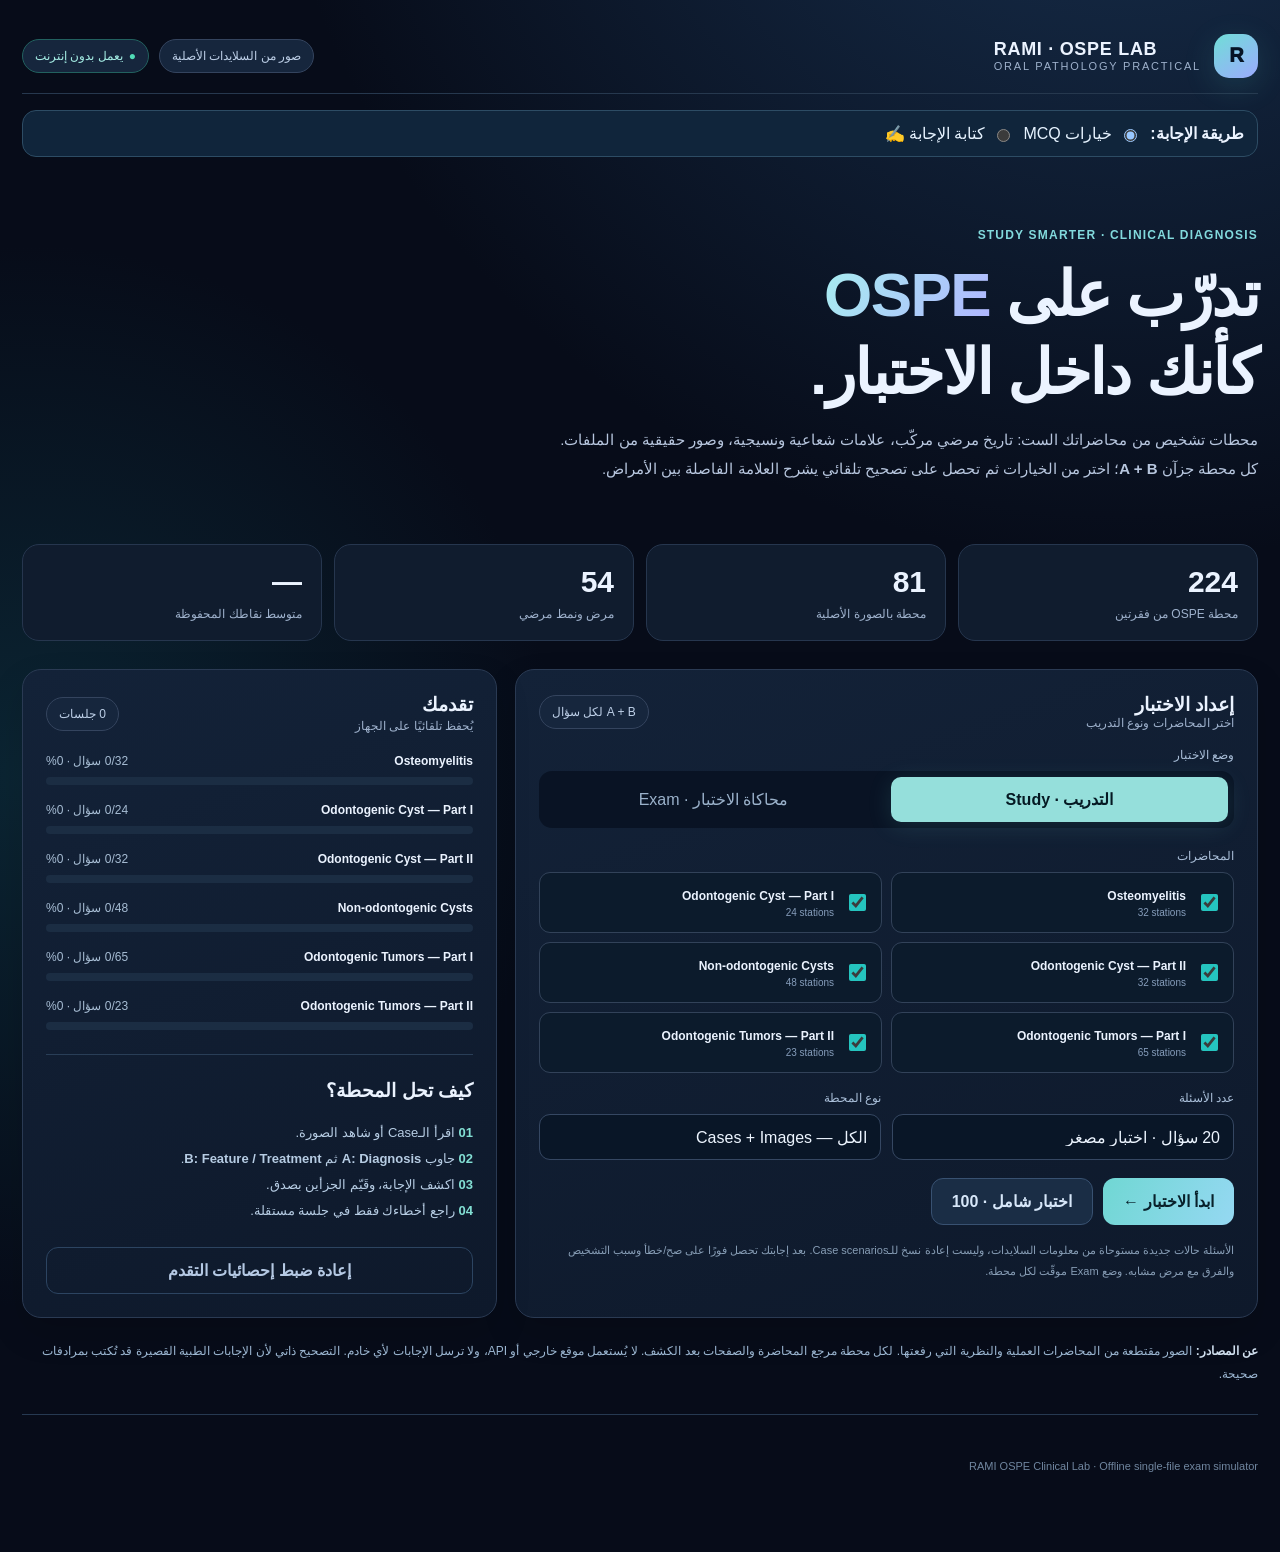
==== index.html @ 2fb13914 "Add written-answer OSPE mode alongside existing MCQ quiz" ====
<!DOCTYPE html>
<html lang="ar" dir="rtl">
<head>
<meta charset="utf-8">
<meta name="viewport" content="width=device-width, initial-scale=1, viewport-fit=cover">
<meta name="theme-color" content="#080f21">
<meta name="apple-mobile-web-app-capable" content="yes">
<meta name="apple-mobile-web-app-status-bar-style" content="black-translucent">
<title>RAMI | OSPE Clinical Lab</title>
<style>
:root{color-scheme:dark;--bg:#070c19;--pane:#101b2e;--pane2:#121f35;--line:#263752;--text:#ebf3ff;--muted:#9eb1cc;--main:#8bd8ec;--teal:#25c4bf;--gold:#edbd70;--red:#ff7188;--rad:19px}
*{box-sizing:border-box}html{scroll-behavior:smooth}body{margin:0;background:radial-gradient(circle at 88% -20%,#193353 0,transparent 40%),radial-gradient(circle at 2% 50%,#0b2533 0,transparent 36%),var(--bg);color:var(--text);font-family:-apple-system,BlinkMacSystemFont,"Segoe UI",Tahoma,sans-serif;min-height:100vh}button,input,select{font:inherit}button{cursor:pointer}button:disabled{cursor:not-allowed;opacity:.4}a{color:var(--main);text-decoration:none}a:hover{text-decoration:underline}
.shell{width:min(1330px,100%);margin:auto;padding:18px 22px 80px}.top{display:flex;align-items:center;justify-content:space-between;gap:16px;min-height:76px;border-bottom:1px solid #26384e}.brand{display:flex;align-items:center;gap:13px}.logo{height:44px;width:44px;border-radius:15px;background:linear-gradient(145deg,#70ded7,#9caafe);color:#061426;display:grid;place-items:center;font-weight:1000;letter-spacing:-1px;font-size:20px;box-shadow:0 8px 32px #51d4cf28}.brandtext strong{display:block;font-size:18px;letter-spacing:.7px}.brandtext small{display:block;color:var(--muted);font-size:11px;letter-spacing:1.8px}.headright{display:flex;align-items:center;gap:10px}.pill{display:inline-flex;align-items:center;gap:6px;font-size:12px;padding:9px 12px;border-radius:999px;background:#16263d;border:1px solid #34445e;color:#bdcfe7}.headright .pill:last-child{color:#a6efe6;border-color:#22615f}.hero{padding:52px 0 24px;max-width:850px}.eyebrow{font-size:12px;letter-spacing:1.2px;font-weight:750;color:#82dadd}.hero h1{font-size:clamp(34px,5vw,62px);letter-spacing:-1.6px;line-height:1.25;margin:13px 0}.hero h1 em{font-style:normal;background:linear-gradient(120deg,#a7eef0,#b0b5ff);background-clip:text;color:transparent}.hero p{color:#b7c6de;font-size:15px;line-height:1.9;max-width:700px}.stats{display:grid;grid-template-columns:repeat(4,minmax(0,1fr));gap:12px;margin:22px 0 28px}.stat{background:#101c2e;border:1px solid #26364e;border-radius:17px;padding:19px}.stat .number{font-size:30px;font-weight:850;line-height:1.2;display:block;direction:ltr;text-align:right}.stat .label{color:var(--muted);font-size:12px;margin-top:7px;display:block}.panels{display:grid;grid-template-columns:1.22fr .78fr;gap:18px}.card{background:linear-gradient(160deg,#132238,#0e192b);border:1px solid #2a3a53;border-radius:var(--rad);padding:23px;box-shadow:0 15px 35px #0002}.card-head{display:flex;gap:12px;align-items:center;justify-content:space-between;margin-bottom:18px}.card-head h2{margin:0;font-size:19px}.section-sub{color:var(--muted);font-size:12px}.formlabel{font-size:12px;color:#aabfd9;margin-bottom:9px;display:block}.mode{display:flex;gap:9px;background:#091324;padding:6px;border-radius:13px;margin-bottom:21px}.mode button{flex:1;padding:13px 7px;border:0;border-radius:10px;color:#9bb2cb;background:transparent;transition:.2s}.mode button.selected{color:#051923;background:#95dfdb;font-weight:800;box-shadow:0 4px 24px #66cccb24}.mode button:not(.selected):hover{background:#1a2c44}.lecturelist{display:grid;grid-template-columns:1fr 1fr;gap:9px}.lect{display:flex;align-items:center;gap:11px;padding:11px 12px;border:1px solid #324259;background:#0c1b2c;border-radius:11px;cursor:pointer;min-height:61px}.lect input{accent-color:var(--teal);width:17px;height:17px}.lect strong{font-size:12px;display:block;line-height:1.5;direction:ltr;text-align:right}.lect small{font-size:10px;color:#869dbb;display:block;margin-top:2px;direction:ltr;text-align:right}.controls{display:flex;gap:11px;flex-wrap:wrap;margin:18px 0}.field{flex:1;min-width:140px}.select{width:100%;appearance:none;background:#091627;color:#edf5ff;border:1px solid #354762;border-radius:11px;padding:12px 13px;height:46px}.btn{border:0;border-radius:12px;padding:13px 20px;font-weight:760;transition:transform .15s,filter .15s}.btn:active{transform:scale(.985)}.primary{background:linear-gradient(115deg,#70d7d3,#95d8f2);color:#08202a}.secondary{background:#1a2d45;color:#d7e7f9;border:1px solid #385171}.soft{background:transparent;color:#b5c9e4;border:1px solid #2c4461}.danger{background:#4d2435;color:#ffd0da;border:1px solid #784054}.actions{display:flex;gap:10px;flex-wrap:wrap}.hint{font-size:11px;color:#879db5;line-height:1.9;margin:15px 0 0}.breakdown{display:flex;flex-direction:column;gap:18px;margin-top:20px}.unit .unitrow{display:flex;justify-content:space-between;gap:10px;font-size:12px}.unit span{color:#a7bdd4}.bar{height:8px;background:#1b2d43;border-radius:99px;margin-top:9px;overflow:hidden}.bar>i{display:block;height:100%;background:linear-gradient(90deg,#32c7c3,#95a4ff);border-radius:99px}.notice{margin:22px 0 10px;color:#9cb7d2;font-size:12px;line-height:1.9}.notice strong{color:#d0dfee}.foot{padding-top:45px;margin-top:28px;color:#70869f;font-size:11px;border-top:1px solid #263951}.hidden{display:none!important}
.mcq{display:grid;grid-template-columns:1fr 1fr;gap:9px;margin-top:10px}.mcq button{border:1px solid #39516c;background:#091829;color:#e6f2ff;text-align:left;direction:ltr;padding:13px 14px;border-radius:12px;font-size:13px;line-height:1.65;min-height:62px;white-space:normal}.mcq button:hover{border-color:#79cdd8;background:#153047}.mcq button.picked{background:#163d49;border-color:#61ded5;box-shadow:0 0 0 1px #62d0cb}.mcq button.right{background:#0d453a;border-color:#55dca3;color:#c3ffe4}.mcq button.wrong{background:#4e2431;border-color:#ff8894;color:#ffe0e6}.mcq button:disabled{cursor:default;opacity:1}.why{background:#0b2a3c;border-right:3px solid #51d3bd;padding:14px 17px;border-radius:9px;margin-top:16px;color:#e3f8ff}.why p,.answerline p{line-height:1.8;font-size:13px;color:#bfcede}.feedback h3{font-size:20px}.correct-badge{font-weight:800;color:#8cf6bb}.wrong-badge{font-weight:800;color:#ff9ba9}@media(max-width:650px){.mcq{grid-template-columns:1fr}.mcq button{min-height:48px;padding:11px}}
/* Exam view */
.exam{max-width:1030px;margin:29px auto 0}.examhead{display:flex;align-items:center;justify-content:space-between;gap:12px;margin-bottom:14px;flex-wrap:wrap}.back{border:none;background:transparent;color:#b9c9df;font-size:13px;padding:7px}.exammeta{display:flex;align-items:center;gap:9px;flex-wrap:wrap}.tag{font-size:11px;background:#112842;color:#98b6d7;border:1px solid #34506c;padding:7px 10px;border-radius:50px}.timer{color:#aaf0d9;font-variant-numeric:tabular-nums}.progressline{height:7px;border-radius:9px;background:#1a2c45;overflow:hidden;margin-bottom:19px}.progressline i{display:block;height:100%;background:linear-gradient(90deg,#2cc2b9,#9cacff);transition:width .3s}.stage{background:#111f33;border:1px solid #2a4260;border-radius:24px;overflow:hidden}.stage-top{padding:22px 27px 0;display:flex;align-items:center;justify-content:space-between;gap:10px}.stagenum{color:#9fb4ce;font-size:12px}.qtype{font-size:11px;color:#b0dfdc;padding:8px 12px;border:1px solid #367171;border-radius:20px}.caselabel{padding:19px 27px 0;color:#81c4c7;letter-spacing:1.2px;font-size:11px;font-weight:900;text-align:left;direction:ltr}.casetext{color:#e4ebf7;font-size:clamp(16px,2vw,19px);line-height:1.94;direction:ltr;text-align:left;margin:10px 27px 20px;white-space:pre-wrap;font-family:Georgia,'Times New Roman',serif}.photo{margin:0 27px 21px;background:#060e18;border:1px solid #34506a;border-radius:15px;min-height:210px;display:flex;align-items:center;justify-content:center;position:relative;overflow:hidden}.photo img{display:block;width:100%;height:auto;max-height:440px;object-fit:contain}.photoflag{position:absolute;left:12px;top:12px;background:#061827c9;color:#e4f8fb;font-size:10px;border:1px solid #2d6577;padding:6px 9px;border-radius:50px}.enlarge{position:absolute;right:12px;bottom:12px;border:1px solid #516880;background:#091726dc;color:#fff;border-radius:9px;padding:9px 13px;font-size:12px}.qa{padding:0 27px 23px;display:grid;gap:12px}.qa-row{border:1px solid #334962;background:#0c1829;border-radius:14px;padding:14px}.qa-title{display:flex;align-items:center;gap:10px;margin-bottom:10px;direction:ltr;text-align:left}.letter{font-size:12px;border:1px solid #70adaf;background:#1d3d4c;color:#b4f5f3;border-radius:7px;padding:5px 9px;font-weight:800}.qa-title span:last-child{font-size:14px;color:#e4eefd}.response{width:100%;background:#111f35;border:1px solid #2c4663;border-radius:10px;color:#eff7ff;min-height:47px;padding:12px 13px;direction:ltr;text-align:left;outline:0;font-size:14px}.response:focus{border-color:#70ceca;box-shadow:0 0 0 3px #70ceca19}.response::placeholder{color:#6f8299}.stage-bottom{display:flex;justify-content:space-between;gap:12px;flex-wrap:wrap;align-items:center;border-top:1px solid #263b55;background:#0b192b;padding:17px 27px}.feedback{margin:0 27px 24px;border:1px solid #36576a;background:#102d3a;border-radius:15px;padding:17px}.feedback h3{font-size:15px;color:#8de1d8;margin:0 0 12px}.answerline{margin-top:10px}.answerline small{color:#90a9be;display:block;margin-bottom:6px}.answerline strong{font-size:14px;line-height:1.8;direction:ltr;display:block;text-align:left}.sourceline{color:#89a0ba;font-size:11px;margin-top:12px;direction:ltr;text-align:left}.markrow{display:flex;gap:10px;flex-wrap:wrap;margin-top:13px}.markrow button{min-width:140px;flex:1;border:1px solid #31516b;background:#14283b;color:#d3e5fb;border-radius:10px;padding:11px}.markrow button.active{background:#1b5554;color:#abfff1;border-color:#34b4a5}.markrow button.no.active{background:#572c3f;color:#ffc3d0;border-color:#ca6c8a}.skip-note{font-size:11px;color:#8299b3}.resulttitle{font-size:30px;line-height:1.3;margin-top:0}.summary-big{font-size:48px;font-weight:850;letter-spacing:-2px;color:#8be4d7;direction:ltr;text-align:right}.resultnote{color:#a8bbd1;line-height:1.9;font-size:13px}.reviewlist{display:flex;flex-direction:column;gap:12px;max-height:540px;overflow-y:auto}.reviewitem{background:#0c1829;border:1px solid #2b415c;border-radius:12px;padding:13px;cursor:pointer}.reviewitem:hover{border-color:#668dab}.reviewitem .row1{display:flex;justify-content:space-between;gap:12px;align-items:center;font-size:12px}.reviewitem p{direction:ltr;text-align:left;color:#c0d3e8;font-size:11px;margin:7px 0 0}.reviewitem i{font-style:normal;color:#91ddc6}.overlay{position:fixed;inset:0;z-index:50;background:#050910e8;display:none;align-items:center;justify-content:center;flex-direction:column;padding:22px}.overlay.show{display:flex}.overlay img{max-width:96vw;max-height:83vh;object-fit:contain;border-radius:10px}.overlay button{margin-top:18px}.toast{position:fixed;bottom:22px;left:50%;transform:translateX(-50%);z-index:45;background:#103638;border:1px solid #248c82;padding:12px 18px;border-radius:12px;box-shadow:0 12px 40px #0007;font-size:12px;display:none}.toast.on{display:block}
@media(max-width:850px){.panels{grid-template-columns:1fr}.stats{grid-template-columns:repeat(2,minmax(0,1fr))}.hero{padding:37px 0 20px}.headright .pill:first-child{display:none}.shell{padding-inline:15px}}@media(max-width:550px){.lecturelist{grid-template-columns:1fr}.top{min-height:67px}.brandtext strong{font-size:15px}.brandtext small{font-size:9px}.pill{font-size:10px}.hero h1{font-size:33px}.card{padding:16px}.stat{padding:15px}.stat .number{font-size:25px}.stage-top{padding:18px 17px 0}.caselabel{padding:17px 17px 0}.casetext{margin:9px 17px 14px;font-size:16px}.photo{margin:0 14px 16px;min-height:150px}.qa{padding:0 14px 17px}.qa-row{padding:12px}.stage-bottom{padding:14px}.feedback{margin:0 14px 16px}.btn{padding:12px 13px;font-size:13px}}
</style>
<style>
.answer-mode{display:flex;gap:10px;flex-wrap:wrap;margin:16px 0;padding:13px;border:1px solid #2d4c64;border-radius:14px;background:#10253b}
.answer-mode label{display:flex;align-items:center;gap:7px;cursor:pointer;color:#e6f3ff}
.typed-answer{width:100%;min-height:58px;resize:vertical;padding:13px;background:#081525;color:#f0f7ff;border:1px solid #4a6a83;border-radius:12px;font:inherit;font-size:17px;direction:ltr;text-align:left}
.typed-answer:focus{outline:2px solid #25c4bf}
</style>
</head>
<body>
<div class="shell">
<header class="top"><div class="brand"><div class="logo">R</div><div class="brandtext"><strong dir="ltr">RAMI · OSPE LAB</strong><small dir="ltr">ORAL PATHOLOGY PRACTICAL</small></div></div><div class="headright"><span class="pill">صور من السلايدات الأصلية</span><span class="pill"><span style="color:#50dbb6">●</span> يعمل بدون إنترنت</span></div></header>
<main id="home"><div class="answer-mode" id="answerModePanel"><strong>طريقة الإجابة:</strong><label><input type="radio" name="answerMode" value="mcq" checked onchange="setAnswerMode(this.value)"> خيارات MCQ</label><label><input type="radio" name="answerMode" value="written" onchange="setAnswerMode(this.value)"> كتابة الإجابة ✍️</label></div>
  <section class="hero"><span class="eyebrow" dir="ltr">STUDY SMARTER · CLINICAL DIAGNOSIS</span><h1>تدرّب على <em>OSPE</em><br>كأنك داخل الاختبار.</h1><p>محطات تشخيص من محاضراتك الست: تاريخ مرضي مركّب، علامات شعاعية ونسيجية، وصور حقيقية من الملفات. كل محطة جزآن <b>A + B</b>؛ اختر من الخيارات ثم تحصل على تصحيح تلقائي يشرح العلامة الفاصلة بين الأمراض.</p></section>
  <section class="stats"><div class="stat"><span class="number" id="s-all">—</span><span class="label">محطة OSPE من فقرتين</span></div><div class="stat"><span class="number" id="s-img">—</span><span class="label">محطة بالصورة الأصلية</span></div><div class="stat"><span class="number" id="s-dx">—</span><span class="label">مرض ونمط مرضي</span></div><div class="stat"><span class="number" id="s-score">—</span><span class="label">متوسط نقاطك المحفوظة</span></div></section>
  <div class="panels"><section class="card"><div class="card-head"><div><h2>إعداد الاختبار</h2><div class="section-sub">اختر المحاضرات ونوع التدريب</div></div><span class="pill">A + B لكل سؤال</span></div>
  <span class="formlabel">وضع الاختبار</span><div class="mode"><button id="studyButton" class="selected" onclick="setMode('study')">التدريب · Study</button><button id="examButton" onclick="setMode('exam')">محاكاة الاختبار · Exam</button></div>
  <span class="formlabel">المحاضرات</span><div class="lecturelist" id="lectureList"></div>
  <div class="controls"><div class="field"><label class="formlabel" for="amount">عدد الأسئلة</label><select id="amount" class="select"><option value="10">10 أسئلة · سريع</option><option value="20" selected>20 سؤال · اختبار مصغر</option><option value="50">50 سؤال · اختبار طويل</option><option value="100">100 سؤال · اختبار شامل</option><option value="999">كل الأسئلة · بدون حذف</option></select></div><div class="field"><label class="formlabel" for="kind">نوع المحطة</label><select id="kind" class="select"><option value="all">الكل — Cases + Images</option><option value="images">صور فقط</option><option value="cases">Cases فقط</option><option value="weak">أخطائي السابقة فقط</option></select></div></div>
  <div class="actions"><button class="btn primary" id="begin" onclick="begin()">ابدأ الاختبار ←</button><button class="btn secondary" onclick="quick100()">اختبار شامل · 100</button></div>
  <p class="hint">الأسئلة حالات جديدة مستوحاة من معلومات السلايدات، وليست إعادة نسخ للـCase scenarios. بعد إجابتك تحصل فورًا على صح/خطأ وسبب التشخيص والفرق مع مرض مشابه. وضع Exam موقّت لكل محطة.</p>
  </section><section class="card"><div class="card-head"><div><h2>تقدمك</h2><span class="section-sub">يُحفظ تلقائيًا على الجهاز</span></div><span class="pill" id="historyCount">0 محاولة</span></div><div class="breakdown" id="breakdown"></div><hr style="border:0;border-top:1px solid #293e57;margin:24px 0"><div class="card-head"><h2>كيف تحل المحطة؟</h2></div><div class="unit" style="line-height:2;color:#b6cce3;font-size:13px"><div><b style="color:#83dfd4">01</b> اقرأ الـCase أو شاهد الصورة.</div><div><b style="color:#83dfd4">02</b> جاوب <b dir="ltr">A: Diagnosis</b> ثم <b dir="ltr">B: Feature / Treatment</b>.</div><div><b style="color:#83dfd4">03</b> اكشف الإجابة، وقَيّم الجزأين بصدق.</div><div><b style="color:#83dfd4">04</b> راجع أخطاءك فقط في جلسة مستقلة.</div></div><button class="btn soft" style="margin-top:23px;width:100%" onclick="resetSaved()">إعادة ضبط إحصائيات التقدم</button></section></div>
  <p class="notice"><strong>عن المصادر:</strong> الصور مقتطعة من المحاضرات العملية والنظرية التي رفعتها. لكل محطة مرجع المحاضرة والصفحات بعد الكشف. لا يُستعمل موقع خارجي أو API، ولا ترسل الإجابات لأي خادم. التصحيح ذاتي لأن الإجابات الطبية القصيرة قد تُكتب بمرادفات صحيحة.</p>
</main>
<main id="examArea" class="exam hidden"><div class="examhead"><button class="back" onclick="exitExam()">→ الرجوع للرئيسية</button><div class="exammeta"><span class="tag" id="sessionMode">STUDY</span><span class="tag" id="stationNow">1 / 20</span><span class="tag timer" id="timeLabel">00:00</span></div></div><div class="progressline"><i id="progressBar" style="width:0%"></i></div><section class="stage"><div class="stage-top"><div class="stagenum" id="lectureNow"></div><div class="qtype" id="qType"></div></div><div class="caselabel" id="caseLabel">CASE PRESENTATION</div><p class="casetext" id="caseText"></p><div id="photoFrame" class="photo hidden"><img id="qPhoto" alt="Clinical / radiographic / histopathology source image from uploaded lecture"><span class="photoflag" id="photoType">ORIGINAL IMAGE</span><button class="enlarge" onclick="openFull()">تكبير الصورة ⤢</button></div><div class="qa"><div class="qa-row"><div class="qa-title"><span class="letter">A</span><span>What is the most likely diagnosis?</span></div><div class="mcq" id="optionsA" role="group" aria-label="Choose diagnosis"></div></div><div class="qa-row"><div class="qa-title"><span class="letter">B</span><span id="partB">Name a feature</span></div><div class="mcq" id="optionsB" role="group" aria-label="Choose part B answer"></div></div></div>
<div class="feedback hidden" id="feedback"><h3 id="feedbackTitle">نتيجة المحطة</h3><div class="answerline"><small>Part A — Diagnosis</small><strong id="answerA"></strong><p id="gradingA"></p></div><div class="answerline"><small>Part B — Follow-up</small><strong id="answerB"></strong><p id="gradingB"></p></div><div class="why"><strong>ليش هذا هو التشخيص؟ وما الذي يفرقه؟</strong><p id="diagnosticReason"></p></div><div class="sourceline" id="answerSource"></div></div>
<div class="stage-bottom"><span class="skip-note" id="stationState">كل محطة = نقطتين</span><div class="actions"><button id="skipBtn" class="btn soft" onclick="skipQuestion()">تخطي</button><button class="btn primary" id="submitButton" onclick="submitOrNext()">كشف الإجابة</button></div></div></section></main>
<main id="results" class="exam hidden"><section class="card" style="margin-top:40px"><span class="eyebrow" dir="ltr">SESSION COMPLETE</span><h1 class="resulttitle">انتهت جلستك 👏</h1><div class="stats" style="margin-bottom:15px"><div class="stat"><span id="rscore" class="number">0/0</span><span class="label">نقاط المحطة</span></div><div class="stat"><span id="rpercent" class="number">0%</span><span class="label">النتيجة</span></div><div class="stat"><span id="rwrong" class="number">0</span><span class="label">محطات تحتاج مراجعة</span></div><div class="stat"><span id="rtime" class="number">00:00</span><span class="label">وقت الجلسة</span></div></div><p class="resultnote">هذه نتيجة التصحيح التلقائي لجزأي A وB. تستطيع مراجعة إجاباتك الخاطئة ثم بدء جولة مخصصة بالأخطاء؛ لن تُفقد بياناتك على نفس المتصفح.</p><div class="actions" style="margin-bottom:22px"><button class="btn primary" onclick="reviewWrong()">راجِع أخطائي</button><button class="btn secondary" onclick="goHome()">العودة للإعدادات</button><button class="btn soft" onclick="startSame()">إعادة الاختبار</button></div><div class="reviewlist" id="reviewList"></div></section></main>
<footer class="foot"><span dir="ltr">RAMI OSPE Clinical Lab · Offline single-file exam simulator</span></footer></div>
<div class="overlay" id="lightbox" onclick="closeFull()"><img id="fullImg" alt="Enlarged original histology or radiology photograph"><button class="btn secondary" onclick="closeFull()">إغلاق ×</button></div><div id="toast" class="toast"></div>
<script id="exam-data" type="application/json">{"meta":{"version":"2.0-auto-grade","diseases":54,"total":224,"imageQuestions":81,"lectures":["Osteomyelitis","Odontogenic Cyst — Part I","Odontogenic Cyst — Part II","Non-odontogenic Cysts","Odontogenic Tumors — Part I","Odontogenic Tumors — Part II"],"feedback":"Immediate MCQ correction for parts A and B with diagnostic reasoning"},"questions":[{"id":"Q001","d":"acute_om","diagnosis":"Acute Suppurative Osteomyelitis","lecture":1,"group":"Suppurative Osteomyelitis","kind":"Case History","case":"A patient reports rapidly worsening mandibular pain following a dental infection. The affected teeth are sore and mobile. Fever, regional lymphadenopathy and lower-lip paresthesia are present, but the first radiograph is surprisingly inconclusive.","askA":"What is the most likely diagnosis?","askB":"Why may the initial radiograph be unremarkable?","ansA":"Acute Suppurative Osteomyelitis","ansB":"Bone changes generally become radiographically visible only after 1–2 weeks.","img":"","imgType":"","source":"Osteomyelitis Practicals pp.3–7","optsA":["Chronic Focal Sclerosing Osteomyelitis (Condensing Osteitis)","Chronic Suppurative Osteomyelitis","Cellulitis (Phlegmon)","Acute Suppurative Osteomyelitis"],"optsB":["CT, MRI or MR angiography.","Onion-skin appearance (duplication of cortical layers).","Cotton-wool appearance: diffuse, patchy sclerosis.","Bone changes generally become radiographically visible only after 1–2 weeks."],"clue":"تدهور سريع مع ألم شديد وحمى؛ تغيّرات الأشعة قد تتأخر 1–2 أسبوع، وتظهر خشونة trabeculae وMoth-eaten.","contrast":"Chronic Suppurative Osteomyelitis"},{"id":"Q002","d":"acute_om","diagnosis":"Acute Suppurative Osteomyelitis","lecture":1,"group":"Suppurative Osteomyelitis","kind":"Case + Histology","case":"A patient with deep odontogenic sepsis develops trismus, high white blood cell count and purulent gingival discharge. Two weeks later, imaging reveals widespread ill-defined lytic areas and loss of normal trabecular definition.","askA":"What is the most likely diagnosis?","askB":"State the management principles.","ansA":"Acute Suppurative Osteomyelitis","ansB":"Drainage, antibiotics, removal of the infectious source and debridement; remove large sequestra if necessary.","img":"","imgType":"","source":"Osteomyelitis Practicals pp.3–7","optsA":["Chronic Focal Sclerosing Osteomyelitis (Condensing Osteitis)","Chronic Suppurative Osteomyelitis","Acute Suppurative Osteomyelitis","Cellulitis (Phlegmon)"],"optsB":["Endodontic treatment or extraction of the affected tooth; the sclerosis may persist as a bone scar.","Drainage, antibiotics, removal of the infectious source and debridement; remove large sequestra if necessary.","Remove sequestra, give prolonged antibiotics as appropriate and treat the underlying dental source.","Broad-spectrum antibiotics with anaerobic coverage, and elimination of the infection source."],"clue":"تدهور سريع مع ألم شديد وحمى؛ تغيّرات الأشعة قد تتأخر 1–2 أسبوع، وتظهر خشونة trabeculae وMoth-eaten.","contrast":"Chronic Suppurative Osteomyelitis"},{"id":"Q003","d":"acute_om","diagnosis":"Acute Suppurative Osteomyelitis","lecture":1,"group":"Suppurative Osteomyelitis","kind":"Image OSPE","case":"IMAGE STATION. Inspect the original clinical / radiographic image from your uploaded lecture. Identify the most likely diagnosis from the visual findings and answer Part B.","askA":"What is the most likely diagnosis?","askB":"State the management principles.","ansA":"Acute Suppurative Osteomyelitis","ansB":"Drainage, antibiotics, removal of the infectious source and debridement; remove large sequestra if necessary.","img":"osteo_acute_rad.webp","imgType":"Radiographic","source":"Osteomyelitis Practicals pp.3–7","optsA":["Cellulitis (Phlegmon)","Chronic Focal Sclerosing Osteomyelitis (Condensing Osteitis)","Chronic Suppurative Osteomyelitis","Acute Suppurative Osteomyelitis"],"optsB":["Broad-spectrum antibiotics with anaerobic coverage, and elimination of the infection source.","Drainage, antibiotics, removal of the infectious source and debridement; remove large sequestra if necessary.","Remove sequestra, give prolonged antibiotics as appropriate and treat the underlying dental source.","Endodontic treatment or extraction of the affected tooth; the sclerosis may persist as a bone scar."],"clue":"تدهور سريع مع ألم شديد وحمى؛ تغيّرات الأشعة قد تتأخر 1–2 أسبوع، وتظهر خشونة trabeculae وMoth-eaten.","contrast":"Chronic Suppurative Osteomyelitis"},{"id":"Q004","d":"acute_om","diagnosis":"Acute Suppurative Osteomyelitis","lecture":1,"group":"Suppurative Osteomyelitis","kind":"Image OSPE","case":"IMAGE STATION. Inspect the original clinical / radiographic image from your uploaded lecture. Identify the most likely diagnosis from the visual findings and answer Part B.","askA":"What is the most likely diagnosis?","askB":"Why may the initial radiograph be unremarkable?","ansA":"Acute Suppurative Osteomyelitis","ansB":"Bone changes generally become radiographically visible only after 1–2 weeks.","img":"osteo_acute_hist.webp","imgType":"Histopathology","source":"Osteomyelitis Practicals pp.3–7","optsA":["Chronic Focal Sclerosing Osteomyelitis (Condensing Osteitis)","Cellulitis (Phlegmon)","Acute Suppurative Osteomyelitis","Chronic Suppurative Osteomyelitis"],"optsB":["Onion-skin appearance (duplication of cortical layers).","Cotton-wool appearance: diffuse, patchy sclerosis.","Bone changes generally become radiographically visible only after 1–2 weeks.","CT, MRI or MR angiography."],"clue":"تدهور سريع مع ألم شديد وحمى؛ تغيّرات الأشعة قد تتأخر 1–2 أسبوع، وتظهر خشونة trabeculae وMoth-eaten.","contrast":"Chronic Suppurative Osteomyelitis"},{"id":"Q005","d":"acute_om","diagnosis":"Acute Suppurative Osteomyelitis","lecture":1,"group":"Suppurative Osteomyelitis","kind":"Integrated OSPE","case":"High-yield integrated OSPE: A patient reports rapidly worsening mandibular pain following a dental infection. The affected teeth are sore and mobile. Fever, regional lymphadenopathy and lower-lip paresthesia are present, but the first radiograph is surprisingly inconclusive. Later, the examiner correlates the lesion with the characteristic radiographic or microscopic pattern described in the teaching slides.","askA":"What is the most likely diagnosis?","askB":"State the management principles.","ansA":"Acute Suppurative Osteomyelitis","ansB":"Drainage, antibiotics, removal of the infectious source and debridement; remove large sequestra if necessary.","img":"","imgType":"","source":"Osteomyelitis Practicals pp.3–7","optsA":["Chronic Suppurative Osteomyelitis","Cellulitis (Phlegmon)","Chronic Focal Sclerosing Osteomyelitis (Condensing Osteitis)","Acute Suppurative Osteomyelitis"],"optsB":["Drainage, antibiotics, removal of the infectious source and debridement; remove large sequestra if necessary.","Endodontic treatment or extraction of the affected tooth; the sclerosis may persist as a bone scar.","Broad-spectrum antibiotics with anaerobic coverage, and elimination of the infection source.","Remove sequestra, give prolonged antibiotics as appropriate and treat the underlying dental source."],"clue":"تدهور سريع مع ألم شديد وحمى؛ تغيّرات الأشعة قد تتأخر 1–2 أسبوع، وتظهر خشونة trabeculae وMoth-eaten.","contrast":"Chronic Suppurative Osteomyelitis"},{"id":"Q006","d":"chronic_supp_om","diagnosis":"Chronic Suppurative Osteomyelitis","lecture":1,"group":"Suppurative Osteomyelitis","kind":"Case History","case":"After a prolonged dental infection, a patient develops low-grade aching discomfort and a persistent draining sinus on the oral mucosa. The teeth are not particularly loose, and fever is minimal.","askA":"What is the most likely diagnosis?","askB":"What is a characteristic clinical sign?","ansA":"Chronic Suppurative Osteomyelitis","ansB":"A fistulous tract with pus drainage, often with recurrent acute exacerbations.","img":"","imgType":"","source":"Osteomyelitis Practicals pp.8,23","optsA":["Acute Suppurative Osteomyelitis","Chronic Suppurative Osteomyelitis","Chronic Osteomyelitis with Proliferative Periostitis (Garré)","Chronic Diffuse Sclerosing Osteomyelitis"],"optsB":["13–60%, related partly to fragile lining and daughter cysts.","Spontaneous regression within a few weeks.","Blue to dark red swelling (eruption hematoma).","A fistulous tract with pus drainage, often with recurrent acute exacerbations."],"clue":"عدوى عظمية مزمنة بأعراض أخف وقد تظهر Fistula/Drainage، بخلاف الصورة الحادة الشديدة.","contrast":"Acute Suppurative Osteomyelitis"},{"id":"Q007","d":"chronic_supp_om","diagnosis":"Chronic Suppurative Osteomyelitis","lecture":1,"group":"Suppurative Osteomyelitis","kind":"Case + Histology","case":"A previously treated acute jawbone infection repeatedly flares up. Radiographs reveal a mixture of destructive and sclerotic regions containing pieces of devitalized bone.","askA":"What is the most likely diagnosis?","askB":"What treatment is indicated?","ansA":"Chronic Suppurative Osteomyelitis","ansB":"Remove sequestra, give prolonged antibiotics as appropriate and treat the underlying dental source.","img":"","imgType":"","source":"Osteomyelitis Practicals pp.8,23","optsA":["Chronic Suppurative Osteomyelitis","Chronic Diffuse Sclerosing Osteomyelitis","Chronic Osteomyelitis with Proliferative Periostitis (Garré)","Acute Suppurative Osteomyelitis"],"optsB":["Drainage, antibiotics, removal of the infectious source and debridement; remove large sequestra if necessary.","Endodontic treatment or extraction of the affected tooth; the sclerosis may persist as a bone scar.","Broad-spectrum antibiotics with anaerobic coverage, and elimination of the infection source.","Remove sequestra, give prolonged antibiotics as appropriate and treat the underlying dental source."],"clue":"عدوى عظمية مزمنة بأعراض أخف وقد تظهر Fistula/Drainage، بخلاف الصورة الحادة الشديدة.","contrast":"Acute Suppurative Osteomyelitis"},{"id":"Q008","d":"chronic_supp_om","diagnosis":"Chronic Suppurative Osteomyelitis","lecture":1,"group":"Suppurative Osteomyelitis","kind":"Focused OSPE","case":"Focused station: A previously treated acute jawbone infection repeatedly flares up. Radiographs reveal a mixture of destructive and sclerotic regions containing pieces of devitalized bone. The examiner asks for a clinico-pathologic identification and one key distinguishing characteristic.","askA":"What is the most likely diagnosis?","askB":"What is a characteristic clinical sign?","ansA":"Chronic Suppurative Osteomyelitis","ansB":"A fistulous tract with pus drainage, often with recurrent acute exacerbations.","img":"","imgType":"","source":"Osteomyelitis Practicals pp.8,23","optsA":["Chronic Osteomyelitis with Proliferative Periostitis (Garré)","Chronic Diffuse Sclerosing Osteomyelitis","Acute Suppurative Osteomyelitis","Chronic Suppurative Osteomyelitis"],"optsB":["Blue to dark red swelling (eruption hematoma).","A fistulous tract with pus drainage, often with recurrent acute exacerbations.","13–60%, related partly to fragile lining and daughter cysts.","Spontaneous regression within a few weeks."],"clue":"عدوى عظمية مزمنة بأعراض أخف وقد تظهر Fistula/Drainage، بخلاف الصورة الحادة الشديدة.","contrast":"Acute Suppurative Osteomyelitis"},{"id":"Q009","d":"condensing","diagnosis":"Chronic Focal Sclerosing Osteomyelitis (Condensing Osteitis)","lecture":1,"group":"Nonsuppurative Osteomyelitis","kind":"Case History","case":"A teenager has a deeply carious mandibular first molar with intermittent mild aching. A periapical film shows a dense localized radiopacity around the apex, with the root outline and lamina dura still recognizable.","askA":"What is the most likely diagnosis?","askB":"What differentiates this lesion from cementoblastoma?","ansA":"Chronic Focal Sclerosing Osteomyelitis (Condensing Osteitis)","ansB":"The root outline remains visible and is not fused to the radiopaque mass.","img":"","imgType":"","source":"Osteomyelitis Practicals pp.9–12","optsA":["Chronic Focal Sclerosing Osteomyelitis (Condensing Osteitis)","Cementoblastoma (True Cementoma)","Radicular (Periapical) Cyst","Chronic Diffuse Sclerosing Osteomyelitis"],"optsB":["The root outline remains visible and is not fused to the radiopaque mass.","The opaque mass is fused to the root, obscuring the root outline; the tooth often remains vital.","It surrounds the crown and attaches at the CEJ; AOT may extend down the root beyond the CEJ.","Diffuse, non-localized inflammatory swelling rather than a circumscribed pus collection."],"clue":"Radiopacity حول ذروة سن مصاب بنخر، مع بقاء Root outline واضحًا؛ بعكس Cementoblastoma الذي يندمج مع الجذر.","contrast":"Cementoblastoma (True Cementoma)"},{"id":"Q010","d":"condensing","diagnosis":"Chronic Focal Sclerosing Osteomyelitis (Condensing Osteitis)","lecture":1,"group":"Nonsuppurative Osteomyelitis","kind":"Case + Histology","case":"A young adult has low-grade pulpal infection. X-ray shows reactive periapical sclerosis rather than bone destruction; the periodontal ligament space is widened while the root outline remains intact.","askA":"What is the most likely diagnosis?","askB":"What is the management?","ansA":"Chronic Focal Sclerosing Osteomyelitis (Condensing Osteitis)","ansB":"Endodontic treatment or extraction of the affected tooth; the sclerosis may persist as a bone scar.","img":"","imgType":"","source":"Osteomyelitis Practicals pp.9–12","optsA":["Chronic Focal Sclerosing Osteomyelitis (Condensing Osteitis)","Radicular (Periapical) Cyst","Chronic Diffuse Sclerosing Osteomyelitis","Cementoblastoma (True Cementoma)"],"optsB":["Extraction of the involved tooth together with the attached calcified mass.","Drainage, antibiotics, removal of the infectious source and debridement; remove large sequestra if necessary.","Remove sequestra, give prolonged antibiotics as appropriate and treat the underlying dental source.","Endodontic treatment or extraction of the affected tooth; the sclerosis may persist as a bone scar."],"clue":"Radiopacity حول ذروة سن مصاب بنخر، مع بقاء Root outline واضحًا؛ بعكس Cementoblastoma الذي يندمج مع الجذر.","contrast":"Cementoblastoma (True Cementoma)"},{"id":"Q011","d":"condensing","diagnosis":"Chronic Focal Sclerosing Osteomyelitis (Condensing Osteitis)","lecture":1,"group":"Nonsuppurative Osteomyelitis","kind":"Image OSPE","case":"IMAGE STATION. Inspect the original clinical / radiographic image from your uploaded lecture. Identify the most likely diagnosis from the visual findings and answer Part B.","askA":"What is the most likely diagnosis?","askB":"What is the management?","ansA":"Chronic Focal Sclerosing Osteomyelitis (Condensing Osteitis)","ansB":"Endodontic treatment or extraction of the affected tooth; the sclerosis may persist as a bone scar.","img":"osteo_11_0.webp","imgType":"Histopathology","source":"Osteomyelitis Practicals pp.9–12","optsA":["Chronic Diffuse Sclerosing Osteomyelitis","Chronic Focal Sclerosing Osteomyelitis (Condensing Osteitis)","Radicular (Periapical) Cyst","Cementoblastoma (True Cementoma)"],"optsB":["Drainage, antibiotics, removal of the infectious source and debridement; remove large sequestra if necessary.","Extraction of the involved tooth together with the attached calcified mass.","Remove sequestra, give prolonged antibiotics as appropriate and treat the underlying dental source.","Endodontic treatment or extraction of the affected tooth; the sclerosis may persist as a bone scar."],"clue":"Radiopacity حول ذروة سن مصاب بنخر، مع بقاء Root outline واضحًا؛ بعكس Cementoblastoma الذي يندمج مع الجذر.","contrast":"Cementoblastoma (True Cementoma)"},{"id":"Q012","d":"condensing","diagnosis":"Chronic Focal Sclerosing Osteomyelitis (Condensing Osteitis)","lecture":1,"group":"Nonsuppurative Osteomyelitis","kind":"Integrated OSPE","case":"High-yield integrated OSPE: A teenager has a deeply carious mandibular first molar with intermittent mild aching. A periapical film shows a dense localized radiopacity around the apex, with the root outline and lamina dura still recognizable. Later, the examiner correlates the lesion with the characteristic radiographic or microscopic pattern described in the teaching slides.","askA":"What is the most likely diagnosis?","askB":"What is the management?","ansA":"Chronic Focal Sclerosing Osteomyelitis (Condensing Osteitis)","ansB":"Endodontic treatment or extraction of the affected tooth; the sclerosis may persist as a bone scar.","img":"","imgType":"","source":"Osteomyelitis Practicals pp.9–12","optsA":["Cementoblastoma (True Cementoma)","Radicular (Periapical) Cyst","Chronic Focal Sclerosing Osteomyelitis (Condensing Osteitis)","Chronic Diffuse Sclerosing Osteomyelitis"],"optsB":["Remove sequestra, give prolonged antibiotics as appropriate and treat the underlying dental source.","Endodontic treatment or extraction of the affected tooth; the sclerosis may persist as a bone scar.","Extraction of the involved tooth together with the attached calcified mass.","Drainage, antibiotics, removal of the infectious source and debridement; remove large sequestra if necessary."],"clue":"Radiopacity حول ذروة سن مصاب بنخر، مع بقاء Root outline واضحًا؛ بعكس Cementoblastoma الذي يندمج مع الجذر.","contrast":"Cementoblastoma (True Cementoma)"},{"id":"Q013","d":"diffuse_scl","diagnosis":"Chronic Diffuse Sclerosing Osteomyelitis","lecture":1,"group":"Nonsuppurative Osteomyelitis","kind":"Case History","case":"An older partially edentulous patient complains of periodic vague jaw discomfort and an unpleasant taste. A panoramic radiograph shows broad patchy sclerosis with indistinct boundaries instead of a solitary periapical opacity.","askA":"What is the most likely diagnosis?","askB":"Name the radiographic pattern.","ansA":"Chronic Diffuse Sclerosing Osteomyelitis","ansB":"Cotton-wool appearance: diffuse, patchy sclerosis.","img":"","imgType":"","source":"Osteomyelitis Practicals pp.13–17","optsA":["Desmoplastic Ameloblastoma","Chronic Diffuse Sclerosing Osteomyelitis","Chronic Osteomyelitis with Proliferative Periostitis (Garré)","Chronic Focal Sclerosing Osteomyelitis (Condensing Osteitis)"],"optsB":["Bone changes generally become radiographically visible only after 1–2 weeks.","Onion-skin appearance (duplication of cortical layers).","Anterior jaws with mixed radiolucent/radiopaque appearance.","Cotton-wool appearance: diffuse, patchy sclerosis."],"clue":"Diffuse cotton-wool sclerosis لا تقتصر على ذروة جذر؛ Mosaic pattern في النسيج.","contrast":"Chronic Focal Sclerosing Osteomyelitis (Condensing Osteitis)"},{"id":"Q014","d":"diffuse_scl","diagnosis":"Chronic Diffuse Sclerosing Osteomyelitis","lecture":1,"group":"Nonsuppurative Osteomyelitis","kind":"Case + Histology","case":"A chronic low-grade periodontal infection is associated with extensive bilateral radiopaque changes in jawbone, described on the radiology report as resembling fluffy tufts of cotton.","askA":"What is the most likely diagnosis?","askB":"Name a characteristic histopathologic pattern.","ansA":"Chronic Diffuse Sclerosing Osteomyelitis","ansB":"Mosaic pattern of dense bone with resorption and repair.","img":"","imgType":"","source":"Osteomyelitis Practicals pp.13–17","optsA":["Chronic Diffuse Sclerosing Osteomyelitis","Chronic Focal Sclerosing Osteomyelitis (Condensing Osteitis)","Desmoplastic Ameloblastoma","Chronic Osteomyelitis with Proliferative Periostitis (Garré)"],"optsB":["Mosaic pattern of dense bone with resorption and repair.","Markedly dense, collagenized (desmoplastic) stroma compressing epithelial islands.","Mandible, especially the premolar–molar region in children and young adults.","Cemento-enamel junction (CEJ) of the impacted tooth."],"clue":"Diffuse cotton-wool sclerosis لا تقتصر على ذروة جذر؛ Mosaic pattern في النسيج.","contrast":"Chronic Focal Sclerosing Osteomyelitis (Condensing Osteitis)"},{"id":"Q015","d":"diffuse_scl","diagnosis":"Chronic Diffuse Sclerosing Osteomyelitis","lecture":1,"group":"Nonsuppurative Osteomyelitis","kind":"Image OSPE","case":"IMAGE STATION. Inspect the original clinical / radiographic image from your uploaded lecture. Identify the most likely diagnosis from the visual findings and answer Part B.","askA":"What is the most likely diagnosis?","askB":"Name a characteristic histopathologic pattern.","ansA":"Chronic Diffuse Sclerosing Osteomyelitis","ansB":"Mosaic pattern of dense bone with resorption and repair.","img":"osteo_15_0.webp","imgType":"Radiographic","source":"Osteomyelitis Practicals pp.13–17","optsA":["Chronic Diffuse Sclerosing Osteomyelitis","Chronic Osteomyelitis with Proliferative Periostitis (Garré)","Chronic Focal Sclerosing Osteomyelitis (Condensing Osteitis)","Desmoplastic Ameloblastoma"],"optsB":["Mandible, especially the premolar–molar region in children and young adults.","Cemento-enamel junction (CEJ) of the impacted tooth.","Markedly dense, collagenized (desmoplastic) stroma compressing epithelial islands.","Mosaic pattern of dense bone with resorption and repair."],"clue":"Diffuse cotton-wool sclerosis لا تقتصر على ذروة جذر؛ Mosaic pattern في النسيج.","contrast":"Chronic Focal Sclerosing Osteomyelitis (Condensing Osteitis)"},{"id":"Q016","d":"diffuse_scl","diagnosis":"Chronic Diffuse Sclerosing Osteomyelitis","lecture":1,"group":"Nonsuppurative Osteomyelitis","kind":"Image OSPE","case":"IMAGE STATION. Inspect the original clinical / radiographic image from your uploaded lecture. Identify the most likely diagnosis from the visual findings and answer Part B.","askA":"What is the most likely diagnosis?","askB":"Name the radiographic pattern.","ansA":"Chronic Diffuse Sclerosing Osteomyelitis","ansB":"Cotton-wool appearance: diffuse, patchy sclerosis.","img":"osteo_16_0.webp","imgType":"Histopathology","source":"Osteomyelitis Practicals pp.13–17","optsA":["Chronic Focal Sclerosing Osteomyelitis (Condensing Osteitis)","Chronic Osteomyelitis with Proliferative Periostitis (Garré)","Desmoplastic Ameloblastoma","Chronic Diffuse Sclerosing Osteomyelitis"],"optsB":["Cotton-wool appearance: diffuse, patchy sclerosis.","Onion-skin appearance (duplication of cortical layers).","Bone changes generally become radiographically visible only after 1–2 weeks.","Anterior jaws with mixed radiolucent/radiopaque appearance."],"clue":"Diffuse cotton-wool sclerosis لا تقتصر على ذروة جذر؛ Mosaic pattern في النسيج.","contrast":"Chronic Focal Sclerosing Osteomyelitis (Condensing Osteitis)"},{"id":"Q017","d":"diffuse_scl","diagnosis":"Chronic Diffuse Sclerosing Osteomyelitis","lecture":1,"group":"Nonsuppurative Osteomyelitis","kind":"Integrated OSPE","case":"High-yield integrated OSPE: An older partially edentulous patient complains of periodic vague jaw discomfort and an unpleasant taste. A panoramic radiograph shows broad patchy sclerosis with indistinct boundaries instead of a solitary periapical opacity. Later, the examiner correlates the lesion with the characteristic radiographic or microscopic pattern described in the teaching slides.","askA":"What is the most likely diagnosis?","askB":"Name a characteristic histopathologic pattern.","ansA":"Chronic Diffuse Sclerosing Osteomyelitis","ansB":"Mosaic pattern of dense bone with resorption and repair.","img":"","imgType":"","source":"Osteomyelitis Practicals pp.13–17","optsA":["Chronic Focal Sclerosing Osteomyelitis (Condensing Osteitis)","Chronic Diffuse Sclerosing Osteomyelitis","Desmoplastic Ameloblastoma","Chronic Osteomyelitis with Proliferative Periostitis (Garré)"],"optsB":["Cemento-enamel junction (CEJ) of the impacted tooth.","Mandible, especially the premolar–molar region in children and young adults.","Markedly dense, collagenized (desmoplastic) stroma compressing epithelial islands.","Mosaic pattern of dense bone with resorption and repair."],"clue":"Diffuse cotton-wool sclerosis لا تقتصر على ذروة جذر؛ Mosaic pattern في النسيج.","contrast":"Chronic Focal Sclerosing Osteomyelitis (Condensing Osteitis)"},{"id":"Q018","d":"garre","diagnosis":"Chronic Osteomyelitis with Proliferative Periostitis (Garré)","lecture":1,"group":"Nonsuppurative Osteomyelitis","kind":"Case History","case":"An adolescent develops a firm swelling along the outer mandibular cortex near carious posterior teeth. The swelling has persisted for weeks and is associated with mild toothache, without major systemic illness.","askA":"What is the most likely diagnosis?","askB":"Name the characteristic radiographic appearance.","ansA":"Chronic Osteomyelitis with Proliferative Periostitis (Garré)","ansB":"Onion-skin appearance (duplication of cortical layers).","img":"","imgType":"","source":"Osteomyelitis Practicals pp.18–21","optsA":["Acute Suppurative Osteomyelitis","Chronic Osteomyelitis with Proliferative Periostitis (Garré)","Chronic Diffuse Sclerosing Osteomyelitis","Chronic Focal Sclerosing Osteomyelitis (Condensing Osteitis)"],"optsB":["CT, MRI or MR angiography.","Cotton-wool appearance: diffuse, patchy sclerosis.","Bone changes generally become radiographically visible only after 1–2 weeks.","Onion-skin appearance (duplication of cortical layers)."],"clue":"طفل/شاب مع Periosteal new bone وOnion-skin على سطح الفك السفلي، لا تصلب محصور عند الذروة.","contrast":"Chronic Diffuse Sclerosing Osteomyelitis"},{"id":"Q019","d":"garre","diagnosis":"Chronic Osteomyelitis with Proliferative Periostitis (Garré)","lecture":1,"group":"Nonsuppurative Osteomyelitis","kind":"Case + Histology","case":"An occlusal jaw radiograph in a young patient shows repeated layers of newly deposited reactive bone parallel to the cortical surface near a molar infection.","askA":"What is the most likely diagnosis?","askB":"Where is it most common?","ansA":"Chronic Osteomyelitis with Proliferative Periostitis (Garré)","ansB":"Mandible, especially the premolar–molar region in children and young adults.","img":"","imgType":"","source":"Osteomyelitis Practicals pp.18–21","optsA":["Chronic Diffuse Sclerosing Osteomyelitis","Acute Suppurative Osteomyelitis","Chronic Focal Sclerosing Osteomyelitis (Condensing Osteitis)","Chronic Osteomyelitis with Proliferative Periostitis (Garré)"],"optsB":["Cemento-enamel junction (CEJ) of the impacted tooth.","Mandible, especially the premolar–molar region in children and young adults.","Mosaic pattern of dense bone with resorption and repair.","Palisaded basal cells (picket-fence/tombstone pattern) and corrugated parakeratin."],"clue":"طفل/شاب مع Periosteal new bone وOnion-skin على سطح الفك السفلي، لا تصلب محصور عند الذروة.","contrast":"Chronic Diffuse Sclerosing Osteomyelitis"},{"id":"Q020","d":"garre","diagnosis":"Chronic Osteomyelitis with Proliferative Periostitis (Garré)","lecture":1,"group":"Nonsuppurative Osteomyelitis","kind":"Image OSPE","case":"IMAGE STATION. Inspect the original clinical / radiographic image from your uploaded lecture. Identify the most likely diagnosis from the visual findings and answer Part B.","askA":"What is the most likely diagnosis?","askB":"Where is it most common?","ansA":"Chronic Osteomyelitis with Proliferative Periostitis (Garré)","ansB":"Mandible, especially the premolar–molar region in children and young adults.","img":"osteo_garre_rad.webp","imgType":"Radiographic","source":"Osteomyelitis Practicals pp.18–21","optsA":["Chronic Diffuse Sclerosing Osteomyelitis","Chronic Osteomyelitis with Proliferative Periostitis (Garré)","Chronic Focal Sclerosing Osteomyelitis (Condensing Osteitis)","Acute Suppurative Osteomyelitis"],"optsB":["Mosaic pattern of dense bone with resorption and repair.","Cemento-enamel junction (CEJ) of the impacted tooth.","Palisaded basal cells (picket-fence/tombstone pattern) and corrugated parakeratin.","Mandible, especially the premolar–molar region in children and young adults."],"clue":"طفل/شاب مع Periosteal new bone وOnion-skin على سطح الفك السفلي، لا تصلب محصور عند الذروة.","contrast":"Chronic Diffuse Sclerosing Osteomyelitis"},{"id":"Q021","d":"garre","diagnosis":"Chronic Osteomyelitis with Proliferative Periostitis (Garré)","lecture":1,"group":"Nonsuppurative Osteomyelitis","kind":"Image OSPE","case":"IMAGE STATION. Inspect the original histopathology image from your uploaded lecture. Identify the most likely diagnosis from the visual findings and answer Part B.","askA":"What is the most likely diagnosis?","askB":"Name the characteristic radiographic appearance.","ansA":"Chronic Osteomyelitis with Proliferative Periostitis (Garré)","ansB":"Onion-skin appearance (duplication of cortical layers).","img":"osteo_22_0.webp","imgType":"Histopathology","source":"Osteomyelitis Practicals pp.18–21","optsA":["Acute Suppurative Osteomyelitis","Chronic Diffuse Sclerosing Osteomyelitis","Chronic Osteomyelitis with Proliferative Periostitis (Garré)","Chronic Focal Sclerosing Osteomyelitis (Condensing Osteitis)"],"optsB":["Cotton-wool appearance: diffuse, patchy sclerosis.","Bone changes generally become radiographically visible only after 1–2 weeks.","Onion-skin appearance (duplication of cortical layers).","CT, MRI or MR angiography."],"clue":"طفل/شاب مع Periosteal new bone وOnion-skin على سطح الفك السفلي، لا تصلب محصور عند الذروة.","contrast":"Chronic Diffuse Sclerosing Osteomyelitis"},{"id":"Q022","d":"garre","diagnosis":"Chronic Osteomyelitis with Proliferative Periostitis (Garré)","lecture":1,"group":"Nonsuppurative Osteomyelitis","kind":"Integrated OSPE","case":"High-yield integrated OSPE: An adolescent develops a firm swelling along the outer mandibular cortex near carious posterior teeth. The swelling has persisted for weeks and is associated with mild toothache, without major systemic illness. Later, the examiner correlates the lesion with the characteristic radiographic or microscopic pattern described in the teaching slides.","askA":"What is the most likely diagnosis?","askB":"Where is it most common?","ansA":"Chronic Osteomyelitis with Proliferative Periostitis (Garré)","ansB":"Mandible, especially the premolar–molar region in children and young adults.","img":"","imgType":"","source":"Osteomyelitis Practicals pp.18–21","optsA":["Chronic Osteomyelitis with Proliferative Periostitis (Garré)","Chronic Focal Sclerosing Osteomyelitis (Condensing Osteitis)","Chronic Diffuse Sclerosing Osteomyelitis","Acute Suppurative Osteomyelitis"],"optsB":["Palisaded basal cells (picket-fence/tombstone pattern) and corrugated parakeratin.","Mosaic pattern of dense bone with resorption and repair.","Mandible, especially the premolar–molar region in children and young adults.","Cemento-enamel junction (CEJ) of the impacted tooth."],"clue":"طفل/شاب مع Periosteal new bone وOnion-skin على سطح الفك السفلي، لا تصلب محصور عند الذروة.","contrast":"Chronic Diffuse Sclerosing Osteomyelitis"},{"id":"Q023","d":"cellulitis","diagnosis":"Cellulitis (Phlegmon)","lecture":1,"group":"Dentoalveolar Infection","kind":"Case History","case":"After an untreated dental infection, a patient develops a diffuse, firm, hot facial swelling without a localized fluctuant pus cavity. The facial skin acquires an orange-peel texture, with fever and difficulty opening the mouth.","askA":"What is the most likely diagnosis?","askB":"What is the hallmark that distinguishes it from a localized abscess?","ansA":"Cellulitis (Phlegmon)","ansB":"Diffuse, non-localized inflammatory swelling rather than a circumscribed pus collection.","img":"","imgType":"","source":"Osteomyelitis Practicals pp.24–25","optsA":["Chronic Suppurative Osteomyelitis","Cellulitis (Phlegmon)","Ludwig’s Angina","Acute Suppurative Osteomyelitis"],"optsB":["It surrounds the crown and attaches at the CEJ; AOT may extend down the root beyond the CEJ.","The root outline remains visible and is not fused to the radiopaque mass.","Diffuse, non-localized inflammatory swelling rather than a circumscribed pus collection.","The affected tooth is non-vital."],"clue":"انتفاخ منتشر صلب وحار في الأنسجة الرخوة؛ لا يكون عادة تجمعًا صديديًا محددًا.","contrast":"Ludwig’s Angina"},{"id":"Q024","d":"cellulitis","diagnosis":"Cellulitis (Phlegmon)","lecture":1,"group":"Dentoalveolar Infection","kind":"Case + Histology","case":"An infection spreads between the facial fascial planes. On examination the soft tissue swelling is poorly demarcated and brawny, and histology shows diffuse neutrophils separating connective tissue bundles.","askA":"What is the most likely diagnosis?","askB":"What management is recommended?","ansA":"Cellulitis (Phlegmon)","ansB":"Broad-spectrum antibiotics with anaerobic coverage, and elimination of the infection source.","img":"","imgType":"","source":"Osteomyelitis Practicals pp.24–25","optsA":["Ludwig’s Angina","Acute Suppurative Osteomyelitis","Chronic Suppurative Osteomyelitis","Cellulitis (Phlegmon)"],"optsB":["Broad-spectrum antibiotics with anaerobic coverage, and elimination of the infection source.","Remove sequestra, give prolonged antibiotics as appropriate and treat the underlying dental source.","Drainage, antibiotics, removal of the infectious source and debridement; remove large sequestra if necessary.","Protect and manage the airway immediately."],"clue":"انتفاخ منتشر صلب وحار في الأنسجة الرخوة؛ لا يكون عادة تجمعًا صديديًا محددًا.","contrast":"Ludwig’s Angina"},{"id":"Q025","d":"cellulitis","diagnosis":"Cellulitis (Phlegmon)","lecture":1,"group":"Dentoalveolar Infection","kind":"Focused OSPE","case":"Focused station: An infection spreads between the facial fascial planes. On examination the soft tissue swelling is poorly demarcated and brawny, and histology shows diffuse neutrophils separating connective tissue bundles. The examiner asks for a clinico-pathologic identification and one key distinguishing characteristic.","askA":"What is the most likely diagnosis?","askB":"What is the hallmark that distinguishes it from a localized abscess?","ansA":"Cellulitis (Phlegmon)","ansB":"Diffuse, non-localized inflammatory swelling rather than a circumscribed pus collection.","img":"","imgType":"","source":"Osteomyelitis Practicals pp.24–25","optsA":["Chronic Suppurative Osteomyelitis","Acute Suppurative Osteomyelitis","Cellulitis (Phlegmon)","Ludwig’s Angina"],"optsB":["The root outline remains visible and is not fused to the radiopaque mass.","It surrounds the crown and attaches at the CEJ; AOT may extend down the root beyond the CEJ.","The affected tooth is non-vital.","Diffuse, non-localized inflammatory swelling rather than a circumscribed pus collection."],"clue":"انتفاخ منتشر صلب وحار في الأنسجة الرخوة؛ لا يكون عادة تجمعًا صديديًا محددًا.","contrast":"Ludwig’s Angina"},{"id":"Q026","d":"ludwig","diagnosis":"Ludwig’s Angina","lecture":1,"group":"Dentoalveolar Infection","kind":"Case History","case":"A patient with a mandibular molar infection suddenly develops hard bilateral swelling beneath the chin and floor of mouth. The tongue is elevated; swallowing and breathing are increasingly difficult.","askA":"What is the most likely diagnosis?","askB":"What is the most urgent management priority?","ansA":"Ludwig’s Angina","ansB":"Protect and manage the airway immediately.","img":"","imgType":"","source":"Osteomyelitis Practicals pp.26–27","optsA":["Acute Suppurative Osteomyelitis","Cavernous Sinus Thrombosis","Ludwig’s Angina","Cellulitis (Phlegmon)"],"optsB":["Drainage, antibiotics, removal of the infectious source and debridement; remove large sequestra if necessary.","IV antibiotics and drainage of the primary infection; anticoagulants are also listed.","Broad-spectrum antibiotics with anaerobic coverage, and elimination of the infection source.","Protect and manage the airway immediately."],"clue":"Board-like bilateral swelling بأرضية الفم وارتفاع اللسان مع خطر Airway obstruction.","contrast":"Cellulitis (Phlegmon)"},{"id":"Q027","d":"ludwig","diagnosis":"Ludwig’s Angina","lecture":1,"group":"Dentoalveolar Infection","kind":"Case + Histology","case":"A severe rapidly progressive infection involves the submandibular, sublingual and submental compartments. A febrile patient has tachypnea, neck swelling and imminent airway compromise.","askA":"What is the most likely diagnosis?","askB":"List other treatment components.","ansA":"Ludwig’s Angina","ansB":"High-dose IV antibiotics, surgical drainage and treatment/extraction of the offending tooth.","img":"","imgType":"","source":"Osteomyelitis Practicals pp.26–27","optsA":["Ludwig’s Angina","Cavernous Sinus Thrombosis","Acute Suppurative Osteomyelitis","Cellulitis (Phlegmon)"],"optsB":["High-dose IV antibiotics, surgical drainage and treatment/extraction of the offending tooth.","Broad-spectrum antibiotics with anaerobic coverage, and elimination of the infection source.","IV antibiotics and drainage of the primary infection; anticoagulants are also listed.","Drainage, antibiotics, removal of the infectious source and debridement; remove large sequestra if necessary."],"clue":"Board-like bilateral swelling بأرضية الفم وارتفاع اللسان مع خطر Airway obstruction.","contrast":"Cellulitis (Phlegmon)"},{"id":"Q028","d":"ludwig","diagnosis":"Ludwig’s Angina","lecture":1,"group":"Dentoalveolar Infection","kind":"Focused OSPE","case":"Focused station: A severe rapidly progressive infection involves the submandibular, sublingual and submental compartments. A febrile patient has tachypnea, neck swelling and imminent airway compromise. The examiner asks for a clinico-pathologic identification and one key distinguishing characteristic.","askA":"What is the most likely diagnosis?","askB":"What is the most urgent management priority?","ansA":"Ludwig’s Angina","ansB":"Protect and manage the airway immediately.","img":"","imgType":"","source":"Osteomyelitis Practicals pp.26–27","optsA":["Cavernous Sinus Thrombosis","Cellulitis (Phlegmon)","Acute Suppurative Osteomyelitis","Ludwig’s Angina"],"optsB":["Protect and manage the airway immediately.","IV antibiotics and drainage of the primary infection; anticoagulants are also listed.","Broad-spectrum antibiotics with anaerobic coverage, and elimination of the infection source.","Drainage, antibiotics, removal of the infectious source and debridement; remove large sequestra if necessary."],"clue":"Board-like bilateral swelling بأرضية الفم وارتفاع اللسان مع خطر Airway obstruction.","contrast":"Cellulitis (Phlegmon)"},{"id":"Q029","d":"ludwig","diagnosis":"Ludwig’s Angina","lecture":1,"group":"Dentoalveolar Infection","kind":"Integrated OSPE","case":"High-yield integrated OSPE: A patient with a mandibular molar infection suddenly develops hard bilateral swelling beneath the chin and floor of mouth. The tongue is elevated; swallowing and breathing are increasingly difficult. Later, the examiner correlates the lesion with the characteristic radiographic or microscopic pattern described in the teaching slides.","askA":"What is the most likely diagnosis?","askB":"List other treatment components.","ansA":"Ludwig’s Angina","ansB":"High-dose IV antibiotics, surgical drainage and treatment/extraction of the offending tooth.","img":"","imgType":"","source":"Osteomyelitis Practicals pp.26–27","optsA":["Cavernous Sinus Thrombosis","Ludwig’s Angina","Cellulitis (Phlegmon)","Acute Suppurative Osteomyelitis"],"optsB":["High-dose IV antibiotics, surgical drainage and treatment/extraction of the offending tooth.","IV antibiotics and drainage of the primary infection; anticoagulants are also listed.","Broad-spectrum antibiotics with anaerobic coverage, and elimination of the infection source.","Drainage, antibiotics, removal of the infectious source and debridement; remove large sequestra if necessary."],"clue":"Board-like bilateral swelling بأرضية الفم وارتفاع اللسان مع خطر Airway obstruction.","contrast":"Cellulitis (Phlegmon)"},{"id":"Q030","d":"cavernous","diagnosis":"Cavernous Sinus Thrombosis","lecture":1,"group":"Dentoalveolar Infection","kind":"Case History","case":"A patient with facial and dental infection develops eyelid edema, conjunctival chemosis, photophobia and inability to move an eye normally. Fever and chills accompany rapid deterioration.","askA":"What is the most likely diagnosis?","askB":"Which imaging studies help confirm the diagnosis?","ansA":"Cavernous Sinus Thrombosis","ansB":"CT, MRI or MR angiography.","img":"","imgType":"","source":"Osteomyelitis Practicals pp.28–29","optsA":["Ludwig’s Angina","Cellulitis (Phlegmon)","Cavernous Sinus Thrombosis","Acute Suppurative Osteomyelitis"],"optsB":["Onion-skin appearance (duplication of cortical layers).","CT, MRI or MR angiography.","Cotton-wool appearance: diffuse, patchy sclerosis.","Bone changes generally become radiographically visible only after 1–2 weeks."],"clue":"علامات العين: Proptosis/Exophthalmos وChemosis وOphthalmoplegia بعد امتداد عدوى الوجه.","contrast":"Ludwig’s Angina"},{"id":"Q031","d":"cavernous","diagnosis":"Cavernous Sinus Thrombosis","lecture":1,"group":"Dentoalveolar Infection","kind":"Case + Histology","case":"An infection of the face spreads through venous connections. The patient has painful ocular swelling and ophthalmoplegia; MRI demonstrates a thrombus within an intracranial venous channel.","askA":"What is the most likely diagnosis?","askB":"State two treatments listed in the practical slides.","ansA":"Cavernous Sinus Thrombosis","ansB":"IV antibiotics and drainage of the primary infection; anticoagulants are also listed.","img":"","imgType":"","source":"Osteomyelitis Practicals pp.28–29","optsA":["Ludwig’s Angina","Acute Suppurative Osteomyelitis","Cellulitis (Phlegmon)","Cavernous Sinus Thrombosis"],"optsB":["IV antibiotics and drainage of the primary infection; anticoagulants are also listed.","Drainage, antibiotics, removal of the infectious source and debridement; remove large sequestra if necessary.","Broad-spectrum antibiotics with anaerobic coverage, and elimination of the infection source.","Protect and manage the airway immediately."],"clue":"علامات العين: Proptosis/Exophthalmos وChemosis وOphthalmoplegia بعد امتداد عدوى الوجه.","contrast":"Ludwig’s Angina"},{"id":"Q032","d":"cavernous","diagnosis":"Cavernous Sinus Thrombosis","lecture":1,"group":"Dentoalveolar Infection","kind":"Focused OSPE","case":"Focused station: An infection of the face spreads through venous connections. The patient has painful ocular swelling and ophthalmoplegia; MRI demonstrates a thrombus within an intracranial venous channel. The examiner asks for a clinico-pathologic identification and one key distinguishing characteristic.","askA":"What is the most likely diagnosis?","askB":"Which imaging studies help confirm the diagnosis?","ansA":"Cavernous Sinus Thrombosis","ansB":"CT, MRI or MR angiography.","img":"","imgType":"","source":"Osteomyelitis Practicals pp.28–29","optsA":["Acute Suppurative Osteomyelitis","Cavernous Sinus Thrombosis","Cellulitis (Phlegmon)","Ludwig’s Angina"],"optsB":["Bone changes generally become radiographically visible only after 1–2 weeks.","Cotton-wool appearance: diffuse, patchy sclerosis.","Onion-skin appearance (duplication of cortical layers).","CT, MRI or MR angiography."],"clue":"علامات العين: Proptosis/Exophthalmos وChemosis وOphthalmoplegia بعد امتداد عدوى الوجه.","contrast":"Ludwig’s Angina"},{"id":"Q033","d":"dentigerous","diagnosis":"Dentigerous Cyst","lecture":2,"group":"Developmental Odontogenic Cysts","kind":"Case History","case":"A young adult has delayed eruption of a mandibular posterior tooth. Panoramic imaging shows a solitary corticated radiolucent cavity that surrounds the crown of the unerupted tooth and ends at its cemento-enamel junction.","askA":"What is the most likely diagnosis?","askB":"To what landmark does the cyst attach?","ansA":"Dentigerous Cyst","ansB":"Cemento-enamel junction (CEJ) of the impacted tooth.","img":"","imgType":"","source":"Cyst I Practical pp.2–4; Theory pp.5–7","optsA":["Adenomatoid Odontogenic Tumor (AOT)","Dentigerous Cyst","Unicystic Ameloblastoma","Odontogenic Keratocyst (OKC)"],"optsB":["Palisaded basal cells (picket-fence/tombstone pattern) and corrugated parakeratin.","Cemento-enamel junction (CEJ) of the impacted tooth.","Multiple basal cell carcinomas and bifid ribs; calcified falx cerebri and palmar pits also qualify.","Mural unicystic ameloblastoma."],"clue":"Unilocular radiolucency تحيط بتاج السن المنطمر وتتصل عند CEJ؛ AOT غالبًا يمتد وراء CEJ.","contrast":"Adenomatoid Odontogenic Tumor (AOT)"},{"id":"Q034","d":"dentigerous","diagnosis":"Dentigerous Cyst","lecture":2,"group":"Developmental Odontogenic Cysts","kind":"Case + Histology","case":"A patient attending for an orthodontic assessment has a well-defined unilocular pericoronal radiolucency around an impacted canine. Biopsy reveals a thin lining composed of two to three layers of flat or cuboidal cells.","askA":"What is the most likely diagnosis?","askB":"How does its extent differ from a follicular AOT?","ansA":"Dentigerous Cyst","ansB":"It surrounds the crown and attaches at the CEJ; AOT may extend down the root beyond the CEJ.","img":"","imgType":"","source":"Cyst I Practical pp.2–4; Theory pp.5–7","optsA":["Unicystic Ameloblastoma","Odontogenic Keratocyst (OKC)","Dentigerous Cyst","Adenomatoid Odontogenic Tumor (AOT)"],"optsB":["The root outline remains visible and is not fused to the radiopaque mass.","Diffuse, non-localized inflammatory swelling rather than a circumscribed pus collection.","It surrounds the crown and attaches at the CEJ; AOT may extend down the root beyond the CEJ.","The affected tooth is non-vital."],"clue":"Unilocular radiolucency تحيط بتاج السن المنطمر وتتصل عند CEJ؛ AOT غالبًا يمتد وراء CEJ.","contrast":"Adenomatoid Odontogenic Tumor (AOT)"},{"id":"Q035","d":"dentigerous","diagnosis":"Dentigerous Cyst","lecture":2,"group":"Developmental Odontogenic Cysts","kind":"Image OSPE","case":"IMAGE STATION. Inspect the original clinical / radiographic image from your uploaded lecture. Identify the most likely diagnosis from the visual findings and answer Part B.","askA":"What is the most likely diagnosis?","askB":"How does its extent differ from a follicular AOT?","ansA":"Dentigerous Cyst","ansB":"It surrounds the crown and attaches at the CEJ; AOT may extend down the root beyond the CEJ.","img":"cyst1_02_0.webp","imgType":"Radiographic","source":"Cyst I Practical pp.2–4; Theory pp.5–7","optsA":["Odontogenic Keratocyst (OKC)","Unicystic Ameloblastoma","Adenomatoid Odontogenic Tumor (AOT)","Dentigerous Cyst"],"optsB":["The affected tooth is non-vital.","It surrounds the crown and attaches at the CEJ; AOT may extend down the root beyond the CEJ.","Diffuse, non-localized inflammatory swelling rather than a circumscribed pus collection.","The root outline remains visible and is not fused to the radiopaque mass."],"clue":"Unilocular radiolucency تحيط بتاج السن المنطمر وتتصل عند CEJ؛ AOT غالبًا يمتد وراء CEJ.","contrast":"Adenomatoid Odontogenic Tumor (AOT)"},{"id":"Q036","d":"dentigerous","diagnosis":"Dentigerous Cyst","lecture":2,"group":"Developmental Odontogenic Cysts","kind":"Image OSPE","case":"IMAGE STATION. Inspect the original clinical / radiographic image from your uploaded lecture. Identify the most likely diagnosis from the visual findings and answer Part B.","askA":"What is the most likely diagnosis?","askB":"To what landmark does the cyst attach?","ansA":"Dentigerous Cyst","ansB":"Cemento-enamel junction (CEJ) of the impacted tooth.","img":"cyst1_03_1.webp","imgType":"Radiographic","source":"Cyst I Practical pp.2–4; Theory pp.5–7","optsA":["Dentigerous Cyst","Odontogenic Keratocyst (OKC)","Adenomatoid Odontogenic Tumor (AOT)","Unicystic Ameloblastoma"],"optsB":["Mural unicystic ameloblastoma.","Multiple basal cell carcinomas and bifid ribs; calcified falx cerebri and palmar pits also qualify.","Palisaded basal cells (picket-fence/tombstone pattern) and corrugated parakeratin.","Cemento-enamel junction (CEJ) of the impacted tooth."],"clue":"Unilocular radiolucency تحيط بتاج السن المنطمر وتتصل عند CEJ؛ AOT غالبًا يمتد وراء CEJ.","contrast":"Adenomatoid Odontogenic Tumor (AOT)"},{"id":"Q037","d":"dentigerous","diagnosis":"Dentigerous Cyst","lecture":2,"group":"Developmental Odontogenic Cysts","kind":"Integrated OSPE","case":"High-yield integrated OSPE: A young adult has delayed eruption of a mandibular posterior tooth. Panoramic imaging shows a solitary corticated radiolucent cavity that surrounds the crown of the unerupted tooth and ends at its cemento-enamel junction. Later, the examiner correlates the lesion with the characteristic radiographic or microscopic pattern described in the teaching slides.","askA":"What is the most likely diagnosis?","askB":"How does its extent differ from a follicular AOT?","ansA":"Dentigerous Cyst","ansB":"It surrounds the crown and attaches at the CEJ; AOT may extend down the root beyond the CEJ.","img":"","imgType":"","source":"Cyst I Practical pp.2–4; Theory pp.5–7","optsA":["Odontogenic Keratocyst (OKC)","Unicystic Ameloblastoma","Dentigerous Cyst","Adenomatoid Odontogenic Tumor (AOT)"],"optsB":["The root outline remains visible and is not fused to the radiopaque mass.","It surrounds the crown and attaches at the CEJ; AOT may extend down the root beyond the CEJ.","Diffuse, non-localized inflammatory swelling rather than a circumscribed pus collection.","The affected tooth is non-vital."],"clue":"Unilocular radiolucency تحيط بتاج السن المنطمر وتتصل عند CEJ؛ AOT غالبًا يمتد وراء CEJ.","contrast":"Adenomatoid Odontogenic Tumor (AOT)"},{"id":"Q038","d":"eruption","diagnosis":"Eruption Cyst","lecture":2,"group":"Developmental Odontogenic Cysts","kind":"Case History","case":"A child develops a sharply outlined, soft, bluish swelling on the alveolar crest directly above a tooth that has penetrated the bone but not yet erupted through the mucosa.","askA":"What is the most likely diagnosis?","askB":"What is the characteristic clinical color?","ansA":"Eruption Cyst","ansB":"Blue to dark red swelling (eruption hematoma).","img":"","imgType":"","source":"Cyst I Practical p.5","optsA":["Dentigerous Cyst","Gingival Cyst of Newborn","Eruption Cyst","Gingival Cyst of Adult"],"optsB":["Blue to dark red swelling (eruption hematoma).","13–60%, related partly to fragile lining and daughter cysts.","A fistulous tract with pus drainage, often with recurrent acute exacerbations.","Spontaneous regression within a few weeks."],"clue":"تورم لثوي أزرق/أحمر فوق سن اجتاز العظم لكنه لم يخترق الغشاء المخاطي.","contrast":"Gingival Cyst of Newborn"},{"id":"Q039","d":"eruption","diagnosis":"Eruption Cyst","lecture":2,"group":"Developmental Odontogenic Cysts","kind":"Case + Histology","case":"A permanent molar is about to emerge in a child. The overlying soft tissue is fluctuant and dark red, while a radiograph reveals a soft tissue shadow above the crown rather than an intraosseous cavity.","askA":"What is the most likely diagnosis?","askB":"What is the usual treatment?","ansA":"Eruption Cyst","ansB":"No treatment; it often ruptures spontaneously.","img":"","imgType":"","source":"Cyst I Practical p.5","optsA":["Gingival Cyst of Adult","Gingival Cyst of Newborn","Eruption Cyst","Dentigerous Cyst"],"optsB":["No treatment; it often ruptures spontaneously.","No treatment.","Drainage, antibiotics, removal of the infectious source and debridement; remove large sequestra if necessary.","Remove sequestra, give prolonged antibiotics as appropriate and treat the underlying dental source."],"clue":"تورم لثوي أزرق/أحمر فوق سن اجتاز العظم لكنه لم يخترق الغشاء المخاطي.","contrast":"Gingival Cyst of Newborn"},{"id":"Q040","d":"eruption","diagnosis":"Eruption Cyst","lecture":2,"group":"Developmental Odontogenic Cysts","kind":"Image OSPE","case":"IMAGE STATION. Inspect the original clinical / radiographic image from your uploaded lecture. Identify the most likely diagnosis from the visual findings and answer Part B.","askA":"What is the most likely diagnosis?","askB":"What is the usual treatment?","ansA":"Eruption Cyst","ansB":"No treatment; it often ruptures spontaneously.","img":"cyst1_05_0.webp","imgType":"Clinical photograph","source":"Cyst I Practical p.5","optsA":["Eruption Cyst","Dentigerous Cyst","Gingival Cyst of Adult","Gingival Cyst of Newborn"],"optsB":["No treatment.","No treatment; it often ruptures spontaneously.","Drainage, antibiotics, removal of the infectious source and debridement; remove large sequestra if necessary.","Remove sequestra, give prolonged antibiotics as appropriate and treat the underlying dental source."],"clue":"تورم لثوي أزرق/أحمر فوق سن اجتاز العظم لكنه لم يخترق الغشاء المخاطي.","contrast":"Gingival Cyst of Newborn"},{"id":"Q041","d":"eruption","diagnosis":"Eruption Cyst","lecture":2,"group":"Developmental Odontogenic Cysts","kind":"Image OSPE","case":"IMAGE STATION. Inspect the original clinical / radiographic image from your uploaded lecture. Identify the most likely diagnosis from the visual findings and answer Part B.","askA":"What is the most likely diagnosis?","askB":"What is the characteristic clinical color?","ansA":"Eruption Cyst","ansB":"Blue to dark red swelling (eruption hematoma).","img":"cyst1_05_1.webp","imgType":"Radiographic","source":"Cyst I Practical p.5","optsA":["Eruption Cyst","Dentigerous Cyst","Gingival Cyst of Adult","Gingival Cyst of Newborn"],"optsB":["Blue to dark red swelling (eruption hematoma).","A fistulous tract with pus drainage, often with recurrent acute exacerbations.","13–60%, related partly to fragile lining and daughter cysts.","Spontaneous regression within a few weeks."],"clue":"تورم لثوي أزرق/أحمر فوق سن اجتاز العظم لكنه لم يخترق الغشاء المخاطي.","contrast":"Gingival Cyst of Newborn"},{"id":"Q042","d":"eruption","diagnosis":"Eruption Cyst","lecture":2,"group":"Developmental Odontogenic Cysts","kind":"Integrated OSPE","case":"High-yield integrated OSPE: A child develops a sharply outlined, soft, bluish swelling on the alveolar crest directly above a tooth that has penetrated the bone but not yet erupted through the mucosa. Later, the examiner correlates the lesion with the characteristic radiographic or microscopic pattern described in the teaching slides.","askA":"What is the most likely diagnosis?","askB":"What is the usual treatment?","ansA":"Eruption Cyst","ansB":"No treatment; it often ruptures spontaneously.","img":"","imgType":"","source":"Cyst I Practical p.5","optsA":["Dentigerous Cyst","Gingival Cyst of Adult","Gingival Cyst of Newborn","Eruption Cyst"],"optsB":["No treatment; it often ruptures spontaneously.","Remove sequestra, give prolonged antibiotics as appropriate and treat the underlying dental source.","Drainage, antibiotics, removal of the infectious source and debridement; remove large sequestra if necessary.","No treatment."],"clue":"تورم لثوي أزرق/أحمر فوق سن اجتاز العظم لكنه لم يخترق الغشاء المخاطي.","contrast":"Gingival Cyst of Newborn"},{"id":"Q043","d":"okc","diagnosis":"Odontogenic Keratocyst (OKC)","lecture":2,"group":"Developmental Odontogenic Cysts","kind":"Case History","case":"A patient in their twenties has a lesion in the posterior mandibular body and ramus. Although radiographs show a considerable scalloped radiolucency, visible buccal expansion is surprisingly limited because the lesion spreads within marrow spaces.","askA":"What is the most likely diagnosis?","askB":"Identify the hallmark histopathologic arrangement.","ansA":"Odontogenic Keratocyst (OKC)","ansB":"Palisaded basal cells (picket-fence/tombstone pattern) and corrugated parakeratin.","img":"","imgType":"","source":"Cyst I Practical pp.6–8","optsA":["Dentigerous Cyst","Unicystic Ameloblastoma","Conventional Solid/Multicystic Ameloblastoma","Odontogenic Keratocyst (OKC)"],"optsB":["Mural unicystic ameloblastoma.","Multiple basal cell carcinomas and bifid ribs; calcified falx cerebri and palmar pits also qualify.","Cemento-enamel junction (CEJ) of the impacted tooth.","Palisaded basal cells (picket-fence/tombstone pattern) and corrugated parakeratin."],"clue":"Posterior mandible وAP growth مع تأخر التوسع؛ Corrugated parakeratin وPicket-fence basal cells.","contrast":"Dentigerous Cyst"},{"id":"Q044","d":"okc","diagnosis":"Odontogenic Keratocyst (OKC)","lecture":2,"group":"Developmental Odontogenic Cysts","kind":"Case + Histology","case":"An apparently cystic multilocular lesion is biopsied. Its wall is delicate; the lining is 6–10 cells thick with a corrugated parakeratinized surface, palisaded basal cells and small daughter cysts.","askA":"What is the most likely diagnosis?","askB":"What recurrence range appears in the practical slides?","ansA":"Odontogenic Keratocyst (OKC)","ansB":"13–60%, related partly to fragile lining and daughter cysts.","img":"","imgType":"","source":"Cyst I Practical pp.6–8","optsA":["Odontogenic Keratocyst (OKC)","Conventional Solid/Multicystic Ameloblastoma","Unicystic Ameloblastoma","Dentigerous Cyst"],"optsB":["Blue to dark red swelling (eruption hematoma).","A fistulous tract with pus drainage, often with recurrent acute exacerbations.","Spontaneous regression within a few weeks.","13–60%, related partly to fragile lining and daughter cysts."],"clue":"Posterior mandible وAP growth مع تأخر التوسع؛ Corrugated parakeratin وPicket-fence basal cells.","contrast":"Dentigerous Cyst"},{"id":"Q045","d":"okc","diagnosis":"Odontogenic Keratocyst (OKC)","lecture":2,"group":"Developmental Odontogenic Cysts","kind":"Image OSPE","case":"IMAGE STATION. Inspect the original clinical / radiographic image from your uploaded lecture. Identify the most likely diagnosis from the visual findings and answer Part B.","askA":"What is the most likely diagnosis?","askB":"What recurrence range appears in the practical slides?","ansA":"Odontogenic Keratocyst (OKC)","ansB":"13–60%, related partly to fragile lining and daughter cysts.","img":"cyst1_06_0.webp","imgType":"Radiographic","source":"Cyst I Practical pp.6–8","optsA":["Odontogenic Keratocyst (OKC)","Dentigerous Cyst","Conventional Solid/Multicystic Ameloblastoma","Unicystic Ameloblastoma"],"optsB":["13–60%, related partly to fragile lining and daughter cysts.","Blue to dark red swelling (eruption hematoma).","Spontaneous regression within a few weeks.","A fistulous tract with pus drainage, often with recurrent acute exacerbations."],"clue":"Posterior mandible وAP growth مع تأخر التوسع؛ Corrugated parakeratin وPicket-fence basal cells.","contrast":"Dentigerous Cyst"},{"id":"Q046","d":"okc","diagnosis":"Odontogenic Keratocyst (OKC)","lecture":2,"group":"Developmental Odontogenic Cysts","kind":"Image OSPE","case":"IMAGE STATION. Inspect the original histopathology image from your uploaded lecture. Identify the most likely diagnosis from the visual findings and answer Part B.","askA":"What is the most likely diagnosis?","askB":"Identify the hallmark histopathologic arrangement.","ansA":"Odontogenic Keratocyst (OKC)","ansB":"Palisaded basal cells (picket-fence/tombstone pattern) and corrugated parakeratin.","img":"cyst1_07_0.webp","imgType":"Histopathology","source":"Cyst I Practical pp.6–8","optsA":["Unicystic Ameloblastoma","Dentigerous Cyst","Conventional Solid/Multicystic Ameloblastoma","Odontogenic Keratocyst (OKC)"],"optsB":["Mural unicystic ameloblastoma.","Palisaded basal cells (picket-fence/tombstone pattern) and corrugated parakeratin.","Cemento-enamel junction (CEJ) of the impacted tooth.","Multiple basal cell carcinomas and bifid ribs; calcified falx cerebri and palmar pits also qualify."],"clue":"Posterior mandible وAP growth مع تأخر التوسع؛ Corrugated parakeratin وPicket-fence basal cells.","contrast":"Dentigerous Cyst"},{"id":"Q047","d":"okc","diagnosis":"Odontogenic Keratocyst (OKC)","lecture":2,"group":"Developmental Odontogenic Cysts","kind":"Integrated OSPE","case":"High-yield integrated OSPE: A patient in their twenties has a lesion in the posterior mandibular body and ramus. Although radiographs show a considerable scalloped radiolucency, visible buccal expansion is surprisingly limited because the lesion spreads within marrow spaces. Later, the examiner correlates the lesion with the characteristic radiographic or microscopic pattern described in the teaching slides.","askA":"What is the most likely diagnosis?","askB":"What recurrence range appears in the practical slides?","ansA":"Odontogenic Keratocyst (OKC)","ansB":"13–60%, related partly to fragile lining and daughter cysts.","img":"","imgType":"","source":"Cyst I Practical pp.6–8","optsA":["Conventional Solid/Multicystic Ameloblastoma","Odontogenic Keratocyst (OKC)","Unicystic Ameloblastoma","Dentigerous Cyst"],"optsB":["Blue to dark red swelling (eruption hematoma).","13–60%, related partly to fragile lining and daughter cysts.","Spontaneous regression within a few weeks.","A fistulous tract with pus drainage, often with recurrent acute exacerbations."],"clue":"Posterior mandible وAP growth مع تأخر التوسع؛ Corrugated parakeratin وPicket-fence basal cells.","contrast":"Dentigerous Cyst"},{"id":"Q048","d":"gorlin","diagnosis":"Gorlin Syndrome (Nevoid Basal Cell Carcinoma Syndrome)","lecture":2,"group":"Developmental Odontogenic Cysts","kind":"Case History","case":"A child or young adult has multiple cystic radiolucencies of the jaws and numerous skin lesions. Further imaging reveals calcification of the falx cerebri and a congenital rib anomaly.","askA":"What is the most likely diagnosis?","askB":"Mention TWO characteristic associated findings.","ansA":"Gorlin Syndrome (Nevoid Basal Cell Carcinoma Syndrome)","ansB":"Multiple basal cell carcinomas and bifid ribs; calcified falx cerebri and palmar pits also qualify.","img":"","imgType":"","source":"Cyst I Practical pp.9–10","optsA":["Gorlin Syndrome (Nevoid Basal Cell Carcinoma Syndrome)","Glandular Odontogenic Cyst (GOC)","Calcifying Odontogenic Cyst (Gorlin Cyst)","Odontogenic Keratocyst (OKC)"],"optsB":["Multiple basal cell carcinomas and bifid ribs; calcified falx cerebri and palmar pits also qualify.","The adjacent tooth is vital.","Palisaded basal cells (picket-fence/tombstone pattern) and corrugated parakeratin.","Cemento-enamel junction (CEJ) of the impacted tooth."],"clue":"وجود Multiple OKCs مع Falx cerebri calcification أو Bifid ribs يدعم Gorlin Syndrome.","contrast":"Odontogenic Keratocyst (OKC)"},{"id":"Q049","d":"gorlin","diagnosis":"Gorlin Syndrome (Nevoid Basal Cell Carcinoma Syndrome)","lecture":2,"group":"Developmental Odontogenic Cysts","kind":"Case + Histology","case":"A patient with recurrent multiple jaw keratocysts also has palmar pits, bifid ribs and a family history of similar dermatologic findings.","askA":"What is the most likely diagnosis?","askB":"What type of jaw cyst is particularly associated with this syndrome?","ansA":"Gorlin Syndrome (Nevoid Basal Cell Carcinoma Syndrome)","ansB":"Multiple odontogenic keratocysts (OKCs).","img":"","imgType":"","source":"Cyst I Practical pp.9–10","optsA":["Calcifying Odontogenic Cyst (Gorlin Cyst)","Glandular Odontogenic Cyst (GOC)","Gorlin Syndrome (Nevoid Basal Cell Carcinoma Syndrome)","Odontogenic Keratocyst (OKC)"],"optsB":["Cemento-enamel junction (CEJ) of the impacted tooth.","The adjacent tooth is vital.","Multiple odontogenic keratocysts (OKCs).","Palisaded basal cells (picket-fence/tombstone pattern) and corrugated parakeratin."],"clue":"وجود Multiple OKCs مع Falx cerebri calcification أو Bifid ribs يدعم Gorlin Syndrome.","contrast":"Odontogenic Keratocyst (OKC)"},{"id":"Q050","d":"gorlin","diagnosis":"Gorlin Syndrome (Nevoid Basal Cell Carcinoma Syndrome)","lecture":2,"group":"Developmental Odontogenic Cysts","kind":"Image OSPE","case":"IMAGE STATION. Inspect the original clinical / radiographic image from your uploaded lecture. Identify the most likely diagnosis from the visual findings and answer Part B.","askA":"What is the most likely diagnosis?","askB":"What type of jaw cyst is particularly associated with this syndrome?","ansA":"Gorlin Syndrome (Nevoid Basal Cell Carcinoma Syndrome)","ansB":"Multiple odontogenic keratocysts (OKCs).","img":"cyst1_10_1.webp","imgType":"Radiographic","source":"Cyst I Practical pp.9–10","optsA":["Odontogenic Keratocyst (OKC)","Glandular Odontogenic Cyst (GOC)","Calcifying Odontogenic Cyst (Gorlin Cyst)","Gorlin Syndrome (Nevoid Basal Cell Carcinoma Syndrome)"],"optsB":["Cemento-enamel junction (CEJ) of the impacted tooth.","Multiple odontogenic keratocysts (OKCs).","Palisaded basal cells (picket-fence/tombstone pattern) and corrugated parakeratin.","The adjacent tooth is vital."],"clue":"وجود Multiple OKCs مع Falx cerebri calcification أو Bifid ribs يدعم Gorlin Syndrome.","contrast":"Odontogenic Keratocyst (OKC)"},{"id":"Q051","d":"gorlin","diagnosis":"Gorlin Syndrome (Nevoid Basal Cell Carcinoma Syndrome)","lecture":2,"group":"Developmental Odontogenic Cysts","kind":"Image OSPE","case":"IMAGE STATION. Inspect the original clinical / radiographic image from your uploaded lecture. Identify the most likely diagnosis from the visual findings and answer Part B.","askA":"What is the most likely diagnosis?","askB":"Mention TWO characteristic associated findings.","ansA":"Gorlin Syndrome (Nevoid Basal Cell Carcinoma Syndrome)","ansB":"Multiple basal cell carcinomas and bifid ribs; calcified falx cerebri and palmar pits also qualify.","img":"cyst1_10_2.webp","imgType":"Radiographic","source":"Cyst I Practical pp.9–10","optsA":["Calcifying Odontogenic Cyst (Gorlin Cyst)","Odontogenic Keratocyst (OKC)","Gorlin Syndrome (Nevoid Basal Cell Carcinoma Syndrome)","Glandular Odontogenic Cyst (GOC)"],"optsB":["Cemento-enamel junction (CEJ) of the impacted tooth.","The adjacent tooth is vital.","Palisaded basal cells (picket-fence/tombstone pattern) and corrugated parakeratin.","Multiple basal cell carcinomas and bifid ribs; calcified falx cerebri and palmar pits also qualify."],"clue":"وجود Multiple OKCs مع Falx cerebri calcification أو Bifid ribs يدعم Gorlin Syndrome.","contrast":"Odontogenic Keratocyst (OKC)"},{"id":"Q052","d":"lateral_perio","diagnosis":"Lateral Periodontal Cyst","lecture":2,"group":"Developmental Odontogenic Cysts","kind":"Case History","case":"A middle-aged patient undergoes routine periapical imaging. A small well-defined radiolucency is discovered alongside the root of a lower canine–premolar tooth; cold testing confirms the tooth is vital.","askA":"What is the most likely diagnosis?","askB":"Which tooth vitality response is expected?","ansA":"Lateral Periodontal Cyst","ansB":"The adjacent tooth is vital.","img":"","imgType":"","source":"Cyst I Practical p.11","optsA":["Gingival Cyst of Adult","Radicular (Periapical) Cyst","Lateral Radicular Cyst","Lateral Periodontal Cyst"],"optsB":["The adjacent tooth is vital.","Non-vital (necrotic pulp).","Vital.","Mandibular canine–premolar gingiva."],"clue":"Radiolucency صغيرة بجانب جذر سن Vital، بينما Lateral radicular يرتبط بسن Non-vital.","contrast":"Lateral Radicular Cyst"},{"id":"Q053","d":"lateral_perio","diagnosis":"Lateral Periodontal Cyst","lecture":2,"group":"Developmental Odontogenic Cysts","kind":"Case + Histology","case":"A painless small interradicular lesion is removed from the mandibular premolar area. Histology shows a thin epithelial lining with focal plaques and glycogen-rich clear cells.","askA":"What is the most likely diagnosis?","askB":"What is the name of its multilocular variant?","ansA":"Lateral Periodontal Cyst","ansB":"Botryoid odontogenic cyst.","img":"","imgType":"","source":"Cyst I Practical p.11","optsA":["Radicular (Periapical) Cyst","Lateral Periodontal Cyst","Gingival Cyst of Adult","Lateral Radicular Cyst"],"optsB":["Vital.","Botryoid odontogenic cyst.","Mandibular canine–premolar gingiva.","Non-vital (necrotic pulp)."],"clue":"Radiolucency صغيرة بجانب جذر سن Vital، بينما Lateral radicular يرتبط بسن Non-vital.","contrast":"Lateral Radicular Cyst"},{"id":"Q054","d":"lateral_perio","diagnosis":"Lateral Periodontal Cyst","lecture":2,"group":"Developmental Odontogenic Cysts","kind":"Image OSPE","case":"IMAGE STATION. Inspect the original clinical / radiographic image from your uploaded lecture. Identify the most likely diagnosis from the visual findings and answer Part B.","askA":"What is the most likely diagnosis?","askB":"What is the name of its multilocular variant?","ansA":"Lateral Periodontal Cyst","ansB":"Botryoid odontogenic cyst.","img":"cyst1_11_1.webp","imgType":"Radiographic","source":"Cyst I Practical p.11","optsA":["Radicular (Periapical) Cyst","Gingival Cyst of Adult","Lateral Radicular Cyst","Lateral Periodontal Cyst"],"optsB":["Vital.","Botryoid odontogenic cyst.","Non-vital (necrotic pulp).","Mandibular canine–premolar gingiva."],"clue":"Radiolucency صغيرة بجانب جذر سن Vital، بينما Lateral radicular يرتبط بسن Non-vital.","contrast":"Lateral Radicular Cyst"},{"id":"Q055","d":"lateral_perio","diagnosis":"Lateral Periodontal Cyst","lecture":2,"group":"Developmental Odontogenic Cysts","kind":"Image OSPE","case":"IMAGE STATION. Inspect the original histopathology image from your uploaded lecture. Identify the most likely diagnosis from the visual findings and answer Part B.","askA":"What is the most likely diagnosis?","askB":"Which tooth vitality response is expected?","ansA":"Lateral Periodontal Cyst","ansB":"The adjacent tooth is vital.","img":"cyst1_11_2.webp","imgType":"Histopathology","source":"Cyst I Practical p.11","optsA":["Lateral Periodontal Cyst","Lateral Radicular Cyst","Radicular (Periapical) Cyst","Gingival Cyst of Adult"],"optsB":["Vital.","Mandibular canine–premolar gingiva.","Non-vital (necrotic pulp).","The adjacent tooth is vital."],"clue":"Radiolucency صغيرة بجانب جذر سن Vital، بينما Lateral radicular يرتبط بسن Non-vital.","contrast":"Lateral Radicular Cyst"},{"id":"Q056","d":"lateral_perio","diagnosis":"Lateral Periodontal Cyst","lecture":2,"group":"Developmental Odontogenic Cysts","kind":"Integrated OSPE","case":"High-yield integrated OSPE: A middle-aged patient undergoes routine periapical imaging. A small well-defined radiolucency is discovered alongside the root of a lower canine–premolar tooth; cold testing confirms the tooth is vital. Later, the examiner correlates the lesion with the characteristic radiographic or microscopic pattern described in the teaching slides.","askA":"What is the most likely diagnosis?","askB":"What is the name of its multilocular variant?","ansA":"Lateral Periodontal Cyst","ansB":"Botryoid odontogenic cyst.","img":"","imgType":"","source":"Cyst I Practical p.11","optsA":["Lateral Radicular Cyst","Gingival Cyst of Adult","Radicular (Periapical) Cyst","Lateral Periodontal Cyst"],"optsB":["Vital.","Mandibular canine–premolar gingiva.","Non-vital (necrotic pulp).","Botryoid odontogenic cyst."],"clue":"Radiolucency صغيرة بجانب جذر سن Vital، بينما Lateral radicular يرتبط بسن Non-vital.","contrast":"Lateral Radicular Cyst"},{"id":"Q057","d":"gingival_newborn","diagnosis":"Gingival Cyst of Newborn","lecture":3,"group":"Developmental Odontogenic Cysts","kind":"Case History","case":"At a routine infant visit, several discrete white pinhead-size nodules are noticed along the alveolar ridge. They cause no discomfort or feeding difficulty.","askA":"What is the most likely diagnosis?","askB":"What is the usual clinical course?","ansA":"Gingival Cyst of Newborn","ansB":"Spontaneous regression within a few weeks.","img":"","imgType":"","source":"Cyst II Practical p.1","optsA":["Bohn’s Nodules","Epstein’s Pearls","Eruption Cyst","Gingival Cyst of Newborn"],"optsB":["A fistulous tract with pus drainage, often with recurrent acute exacerbations.","Spontaneous regression within a few weeks.","13–60%, related partly to fragile lining and daughter cysts.","Blue to dark red swelling (eruption hematoma)."],"clue":"حبيبات بيضاء صغيرة متعددة على Alveolar ridge لدى حديث الولادة، تختفي تلقائيًا.","contrast":"Epstein’s Pearls"},{"id":"Q058","d":"gingival_newborn","diagnosis":"Gingival Cyst of Newborn","lecture":3,"group":"Developmental Odontogenic Cysts","kind":"Case + Histology","case":"A healthy neonate has multiple pale gingival papules. Microscopy shows tiny keratin-filled cavities lined by very thin, flattened stratified squamous epithelium.","askA":"What is the most likely diagnosis?","askB":"What treatment is required?","ansA":"Gingival Cyst of Newborn","ansB":"No treatment.","img":"","imgType":"","source":"Cyst II Practical p.1","optsA":["Bohn’s Nodules","Epstein’s Pearls","Gingival Cyst of Newborn","Eruption Cyst"],"optsB":["No treatment; it often ruptures spontaneously.","No treatment.","No treatment; self-healing.","None; spontaneous healing."],"clue":"حبيبات بيضاء صغيرة متعددة على Alveolar ridge لدى حديث الولادة، تختفي تلقائيًا.","contrast":"Epstein’s Pearls"},{"id":"Q059","d":"gingival_newborn","diagnosis":"Gingival Cyst of Newborn","lecture":3,"group":"Developmental Odontogenic Cysts","kind":"Image OSPE","case":"IMAGE STATION. Inspect the original clinical / radiographic image from your uploaded lecture. Identify the most likely diagnosis from the visual findings and answer Part B.","askA":"What is the most likely diagnosis?","askB":"What treatment is required?","ansA":"Gingival Cyst of Newborn","ansB":"No treatment.","img":"cyst2_01_2.webp","imgType":"Clinical photograph","source":"Cyst II Practical p.1","optsA":["Eruption Cyst","Bohn’s Nodules","Epstein’s Pearls","Gingival Cyst of Newborn"],"optsB":["None; spontaneous healing.","No treatment.","No treatment; self-healing.","No treatment; it often ruptures spontaneously."],"clue":"حبيبات بيضاء صغيرة متعددة على Alveolar ridge لدى حديث الولادة، تختفي تلقائيًا.","contrast":"Epstein’s Pearls"},{"id":"Q060","d":"gingival_newborn","diagnosis":"Gingival Cyst of Newborn","lecture":3,"group":"Developmental Odontogenic Cysts","kind":"Image OSPE","case":"IMAGE STATION. Inspect the original histopathology image from your uploaded lecture. Identify the most likely diagnosis from the visual findings and answer Part B.","askA":"What is the most likely diagnosis?","askB":"What is the usual clinical course?","ansA":"Gingival Cyst of Newborn","ansB":"Spontaneous regression within a few weeks.","img":"cyst2_01_1.webp","imgType":"Histopathology","source":"Cyst II Practical p.1","optsA":["Epstein’s Pearls","Eruption Cyst","Gingival Cyst of Newborn","Bohn’s Nodules"],"optsB":["Blue to dark red swelling (eruption hematoma).","A fistulous tract with pus drainage, often with recurrent acute exacerbations.","13–60%, related partly to fragile lining and daughter cysts.","Spontaneous regression within a few weeks."],"clue":"حبيبات بيضاء صغيرة متعددة على Alveolar ridge لدى حديث الولادة، تختفي تلقائيًا.","contrast":"Epstein’s Pearls"},{"id":"Q061","d":"gingival_adult","diagnosis":"Gingival Cyst of Adult","lecture":3,"group":"Developmental Odontogenic Cysts","kind":"Case History","case":"An adult has a solitary dome-like, compressible painless nodule on attached gingiva between mandibular canine and premolar. Cold tests of adjacent teeth are normal.","askA":"What is the most likely diagnosis?","askB":"Are adjacent teeth ordinarily vital or non-vital?","ansA":"Gingival Cyst of Adult","ansB":"Vital.","img":"","imgType":"","source":"Cyst II Practical p.2","optsA":["Lateral Periodontal Cyst","Eruption Cyst","Gingival Cyst of Adult","Oral Lymphoepithelial Cyst"],"optsB":["Floor of mouth, lateral/ventral tongue or soft palate (not alveolar mucosa).","Vital.","Botryoid odontogenic cyst.","The adjacent tooth is vital."],"clue":"Small dome-shaped lesion من الأنسجة الرخوة في Gingiva قرب mandibular canine/premolar والأسنان Vital.","contrast":"Lateral Periodontal Cyst"},{"id":"Q062","d":"gingival_adult","diagnosis":"Gingival Cyst of Adult","lecture":3,"group":"Developmental Odontogenic Cysts","kind":"Case + Histology","case":"A localized superficial mandibular gingival cyst is excised. Microscopy shows an extremely thin one-to-three-cell epithelial lining resembling reduced enamel epithelium.","askA":"What is the most likely diagnosis?","askB":"Which area is especially characteristic?","ansA":"Gingival Cyst of Adult","ansB":"Mandibular canine–premolar gingiva.","img":"","imgType":"","source":"Cyst II Practical p.2","optsA":["Gingival Cyst of Adult","Oral Lymphoepithelial Cyst","Lateral Periodontal Cyst","Eruption Cyst"],"optsB":["Mandibular canine–premolar gingiva.","The adjacent tooth is vital.","Floor of mouth, lateral/ventral tongue or soft palate (not alveolar mucosa).","Botryoid odontogenic cyst."],"clue":"Small dome-shaped lesion من الأنسجة الرخوة في Gingiva قرب mandibular canine/premolar والأسنان Vital.","contrast":"Lateral Periodontal Cyst"},{"id":"Q063","d":"gingival_adult","diagnosis":"Gingival Cyst of Adult","lecture":3,"group":"Developmental Odontogenic Cysts","kind":"Image OSPE","case":"IMAGE STATION. Inspect the original clinical / radiographic image from your uploaded lecture. Identify the most likely diagnosis from the visual findings and answer Part B.","askA":"What is the most likely diagnosis?","askB":"Which area is especially characteristic?","ansA":"Gingival Cyst of Adult","ansB":"Mandibular canine–premolar gingiva.","img":"cyst2_02_0.webp","imgType":"Clinical photograph","source":"Cyst II Practical p.2","optsA":["Oral Lymphoepithelial Cyst","Gingival Cyst of Adult","Eruption Cyst","Lateral Periodontal Cyst"],"optsB":["Botryoid odontogenic cyst.","The adjacent tooth is vital.","Floor of mouth, lateral/ventral tongue or soft palate (not alveolar mucosa).","Mandibular canine–premolar gingiva."],"clue":"Small dome-shaped lesion من الأنسجة الرخوة في Gingiva قرب mandibular canine/premolar والأسنان Vital.","contrast":"Lateral Periodontal Cyst"},{"id":"Q064","d":"gingival_adult","diagnosis":"Gingival Cyst of Adult","lecture":3,"group":"Developmental Odontogenic Cysts","kind":"Image OSPE","case":"IMAGE STATION. Inspect the original histopathology image from your uploaded lecture. Identify the most likely diagnosis from the visual findings and answer Part B.","askA":"What is the most likely diagnosis?","askB":"Are adjacent teeth ordinarily vital or non-vital?","ansA":"Gingival Cyst of Adult","ansB":"Vital.","img":"cyst2_02_1.webp","imgType":"Histopathology","source":"Cyst II Practical p.2","optsA":["Gingival Cyst of Adult","Eruption Cyst","Oral Lymphoepithelial Cyst","Lateral Periodontal Cyst"],"optsB":["Vital.","Floor of mouth, lateral/ventral tongue or soft palate (not alveolar mucosa).","Botryoid odontogenic cyst.","The adjacent tooth is vital."],"clue":"Small dome-shaped lesion من الأنسجة الرخوة في Gingiva قرب mandibular canine/premolar والأسنان Vital.","contrast":"Lateral Periodontal Cyst"},{"id":"Q065","d":"goc","diagnosis":"Glandular Odontogenic Cyst (GOC)","lecture":3,"group":"Developmental Odontogenic Cysts","kind":"Case History","case":"A middle-aged patient has a painless, progressively enlarging anterior mandibular swelling that extends across the midline. Imaging reveals a well-defined, scalloped multilocular radiolucency.","askA":"What is the most likely diagnosis?","askB":"Name TWO diagnostic microscopic components.","ansA":"Glandular Odontogenic Cyst (GOC)","ansB":"Goblet/ciliated cells and PAS-positive intraepithelial microcysts.","img":"","imgType":"","source":"Cyst II Practical p.3","optsA":["Odontogenic Keratocyst (OKC)","Calcifying Odontogenic Cyst (Gorlin Cyst)","Glandular Odontogenic Cyst (GOC)","Conventional Solid/Multicystic Ameloblastoma"],"optsB":["Ghost cells.","Well-demarcated lymphoid aggregate, often with germinal centers.","Goblet/ciliated cells and PAS-positive intraepithelial microcysts.","Neurovascular bundle: nerves and blood vessels."],"clue":"Anterior mandible، قد يعبر Midline؛ Goblet/Ciliated cells وMicrocysts في النسيج مع الميل للنكس.","contrast":"Odontogenic Keratocyst (OKC)"},{"id":"Q066","d":"goc","diagnosis":"Glandular Odontogenic Cyst (GOC)","lecture":3,"group":"Developmental Odontogenic Cysts","kind":"Case + Histology","case":"An anterior jaw cyst is biopsied after slow local bone destruction. Histology reveals nonkeratinized epithelium of variable thickness with ciliated columnar surface cells, goblet cells and PAS-positive microcysts.","askA":"What is the most likely diagnosis?","askB":"What treatment is listed in the practical material?","ansA":"Glandular Odontogenic Cyst (GOC)","ansB":"Enucleation or curettage; careful follow-up is important because recurrence may occur.","img":"","imgType":"","source":"Cyst II Practical p.3","optsA":["Conventional Solid/Multicystic Ameloblastoma","Glandular Odontogenic Cyst (GOC)","Odontogenic Keratocyst (OKC)","Calcifying Odontogenic Cyst (Gorlin Cyst)"],"optsB":["Drainage, antibiotics, removal of the infectious source and debridement; remove large sequestra if necessary.","Marginal resection; tumor resection with appropriate surrounding bone margin.","No treatment.","Enucleation or curettage; careful follow-up is important because recurrence may occur."],"clue":"Anterior mandible، قد يعبر Midline؛ Goblet/Ciliated cells وMicrocysts في النسيج مع الميل للنكس.","contrast":"Odontogenic Keratocyst (OKC)"},{"id":"Q067","d":"goc","diagnosis":"Glandular Odontogenic Cyst (GOC)","lecture":3,"group":"Developmental Odontogenic Cysts","kind":"Image OSPE","case":"IMAGE STATION. Inspect the original histopathology image from your uploaded lecture. Identify the most likely diagnosis from the visual findings and answer Part B.","askA":"What is the most likely diagnosis?","askB":"What treatment is listed in the practical material?","ansA":"Glandular Odontogenic Cyst (GOC)","ansB":"Enucleation or curettage; careful follow-up is important because recurrence may occur.","img":"cyst2_03_0.webp","imgType":"Histopathology","source":"Cyst II Practical p.3","optsA":["Odontogenic Keratocyst (OKC)","Calcifying Odontogenic Cyst (Gorlin Cyst)","Glandular Odontogenic Cyst (GOC)","Conventional Solid/Multicystic Ameloblastoma"],"optsB":["Enucleation or curettage; careful follow-up is important because recurrence may occur.","Drainage, antibiotics, removal of the infectious source and debridement; remove large sequestra if necessary.","No treatment.","Marginal resection; tumor resection with appropriate surrounding bone margin."],"clue":"Anterior mandible، قد يعبر Midline؛ Goblet/Ciliated cells وMicrocysts في النسيج مع الميل للنكس.","contrast":"Odontogenic Keratocyst (OKC)"},{"id":"Q068","d":"goc","diagnosis":"Glandular Odontogenic Cyst (GOC)","lecture":3,"group":"Developmental Odontogenic Cysts","kind":"Image OSPE","case":"IMAGE STATION. Inspect the original clinical / radiographic image from your uploaded lecture. Identify the most likely diagnosis from the visual findings and answer Part B.","askA":"What is the most likely diagnosis?","askB":"Name TWO diagnostic microscopic components.","ansA":"Glandular Odontogenic Cyst (GOC)","ansB":"Goblet/ciliated cells and PAS-positive intraepithelial microcysts.","img":"cyst2_03_1.webp","imgType":"Clinical photograph","source":"Cyst II Practical p.3","optsA":["Glandular Odontogenic Cyst (GOC)","Conventional Solid/Multicystic Ameloblastoma","Calcifying Odontogenic Cyst (Gorlin Cyst)","Odontogenic Keratocyst (OKC)"],"optsB":["Ghost cells.","Goblet/ciliated cells and PAS-positive intraepithelial microcysts.","Well-demarcated lymphoid aggregate, often with germinal centers.","Neurovascular bundle: nerves and blood vessels."],"clue":"Anterior mandible، قد يعبر Midline؛ Goblet/Ciliated cells وMicrocysts في النسيج مع الميل للنكس.","contrast":"Odontogenic Keratocyst (OKC)"},{"id":"Q069","d":"goc","diagnosis":"Glandular Odontogenic Cyst (GOC)","lecture":3,"group":"Developmental Odontogenic Cysts","kind":"Integrated OSPE","case":"High-yield integrated OSPE: A middle-aged patient has a painless, progressively enlarging anterior mandibular swelling that extends across the midline. Imaging reveals a well-defined, scalloped multilocular radiolucency. Later, the examiner correlates the lesion with the characteristic radiographic or microscopic pattern described in the teaching slides.","askA":"What is the most likely diagnosis?","askB":"What treatment is listed in the practical material?","ansA":"Glandular Odontogenic Cyst (GOC)","ansB":"Enucleation or curettage; careful follow-up is important because recurrence may occur.","img":"","imgType":"","source":"Cyst II Practical p.3","optsA":["Glandular Odontogenic Cyst (GOC)","Odontogenic Keratocyst (OKC)","Conventional Solid/Multicystic Ameloblastoma","Calcifying Odontogenic Cyst (Gorlin Cyst)"],"optsB":["No treatment.","Drainage, antibiotics, removal of the infectious source and debridement; remove large sequestra if necessary.","Marginal resection; tumor resection with appropriate surrounding bone margin.","Enucleation or curettage; careful follow-up is important because recurrence may occur."],"clue":"Anterior mandible، قد يعبر Midline؛ Goblet/Ciliated cells وMicrocysts في النسيج مع الميل للنكس.","contrast":"Odontogenic Keratocyst (OKC)"},{"id":"Q070","d":"coc","diagnosis":"Calcifying Odontogenic Cyst (Gorlin Cyst)","lecture":3,"group":"Developmental Odontogenic Cysts","kind":"Case History","case":"A young adult has a painless expansile incisor–canine-region jaw lesion. Radiographs display a sharply defined radiolucency peppered with tiny irregular calcified spots.","askA":"What is the most likely diagnosis?","askB":"Name the microscopic cells that establish the diagnosis.","ansA":"Calcifying Odontogenic Cyst (Gorlin Cyst)","ansB":"Ghost cells.","img":"","imgType":"","source":"Cyst II Practical pp.4–5","optsA":["Adenomatoid Odontogenic Tumor (AOT)","Calcifying Epithelial Odontogenic Tumor (CEOT/Pindborg)","Complex Odontoma","Calcifying Odontogenic Cyst (Gorlin Cyst)"],"optsB":["Well-demarcated lymphoid aggregate, often with germinal centers.","Ghost cells.","Goblet/ciliated cells and PAS-positive intraepithelial microcysts.","Neurovascular bundle: nerves and blood vessels."],"clue":"Ghost cells في Histology مع Salt-and-pepper calcifications في الأشعة؛ ليست Gorlin syndrome.","contrast":"Adenomatoid Odontogenic Tumor (AOT)"},{"id":"Q071","d":"coc","diagnosis":"Calcifying Odontogenic Cyst (Gorlin Cyst)","lecture":3,"group":"Developmental Odontogenic Cysts","kind":"Case + Histology","case":"A cystic odontogenic lesion is sampled. Above a hyperchromatic basal cell row, enamel-organ-like cells contain clusters of pale anucleated keratin-filled ghost cells, some calcified.","askA":"What is the most likely diagnosis?","askB":"What is the classic radiographic descriptor?","ansA":"Calcifying Odontogenic Cyst (Gorlin Cyst)","ansB":"Salt-and-pepper calcifications within a well-defined radiolucency.","img":"","imgType":"","source":"Cyst II Practical pp.4–5","optsA":["Complex Odontoma","Calcifying Epithelial Odontogenic Tumor (CEOT/Pindborg)","Adenomatoid Odontogenic Tumor (AOT)","Calcifying Odontogenic Cyst (Gorlin Cyst)"],"optsB":["Extension along the root beyond the CEJ, often with fine snowflake calcifications.","A round/oval radiolucency in an edentulous extraction site.","Disorganized radiopaque mass without individual tooth-like denticles.","Salt-and-pepper calcifications within a well-defined radiolucency."],"clue":"Ghost cells في Histology مع Salt-and-pepper calcifications في الأشعة؛ ليست Gorlin syndrome.","contrast":"Adenomatoid Odontogenic Tumor (AOT)"},{"id":"Q072","d":"coc","diagnosis":"Calcifying Odontogenic Cyst (Gorlin Cyst)","lecture":3,"group":"Developmental Odontogenic Cysts","kind":"Image OSPE","case":"IMAGE STATION. Inspect the original histopathology image from your uploaded lecture. Identify the most likely diagnosis from the visual findings and answer Part B.","askA":"What is the most likely diagnosis?","askB":"What is the classic radiographic descriptor?","ansA":"Calcifying Odontogenic Cyst (Gorlin Cyst)","ansB":"Salt-and-pepper calcifications within a well-defined radiolucency.","img":"cyst2_04_1.webp","imgType":"Radiographic","source":"Cyst II Practical pp.4–5","optsA":["Calcifying Odontogenic Cyst (Gorlin Cyst)","Calcifying Epithelial Odontogenic Tumor (CEOT/Pindborg)","Complex Odontoma","Adenomatoid Odontogenic Tumor (AOT)"],"optsB":["A round/oval radiolucency in an edentulous extraction site.","Extension along the root beyond the CEJ, often with fine snowflake calcifications.","Disorganized radiopaque mass without individual tooth-like denticles.","Salt-and-pepper calcifications within a well-defined radiolucency."],"clue":"Ghost cells في Histology مع Salt-and-pepper calcifications في الأشعة؛ ليست Gorlin syndrome.","contrast":"Adenomatoid Odontogenic Tumor (AOT)"},{"id":"Q073","d":"coc","diagnosis":"Calcifying Odontogenic Cyst (Gorlin Cyst)","lecture":3,"group":"Developmental Odontogenic Cysts","kind":"Image OSPE","case":"IMAGE STATION. Inspect the original clinical / radiographic image from your uploaded lecture. Identify the most likely diagnosis from the visual findings and answer Part B.","askA":"What is the most likely diagnosis?","askB":"Name the microscopic cells that establish the diagnosis.","ansA":"Calcifying Odontogenic Cyst (Gorlin Cyst)","ansB":"Ghost cells.","img":"cyst2_04_histo.webp","imgType":"Histopathology","source":"Cyst II Practical pp.4–5","optsA":["Calcifying Epithelial Odontogenic Tumor (CEOT/Pindborg)","Calcifying Odontogenic Cyst (Gorlin Cyst)","Complex Odontoma","Adenomatoid Odontogenic Tumor (AOT)"],"optsB":["Well-demarcated lymphoid aggregate, often with germinal centers.","Goblet/ciliated cells and PAS-positive intraepithelial microcysts.","Neurovascular bundle: nerves and blood vessels.","Ghost cells."],"clue":"Ghost cells في Histology مع Salt-and-pepper calcifications في الأشعة؛ ليست Gorlin syndrome.","contrast":"Adenomatoid Odontogenic Tumor (AOT)"},{"id":"Q074","d":"coc","diagnosis":"Calcifying Odontogenic Cyst (Gorlin Cyst)","lecture":3,"group":"Developmental Odontogenic Cysts","kind":"Integrated OSPE","case":"High-yield integrated OSPE: A young adult has a painless expansile incisor–canine-region jaw lesion. Radiographs display a sharply defined radiolucency peppered with tiny irregular calcified spots. Later, the examiner correlates the lesion with the characteristic radiographic or microscopic pattern described in the teaching slides.","askA":"What is the most likely diagnosis?","askB":"What is the classic radiographic descriptor?","ansA":"Calcifying Odontogenic Cyst (Gorlin Cyst)","ansB":"Salt-and-pepper calcifications within a well-defined radiolucency.","img":"","imgType":"","source":"Cyst II Practical pp.4–5","optsA":["Adenomatoid Odontogenic Tumor (AOT)","Complex Odontoma","Calcifying Epithelial Odontogenic Tumor (CEOT/Pindborg)","Calcifying Odontogenic Cyst (Gorlin Cyst)"],"optsB":["Salt-and-pepper calcifications within a well-defined radiolucency.","Extension along the root beyond the CEJ, often with fine snowflake calcifications.","Disorganized radiopaque mass without individual tooth-like denticles.","A round/oval radiolucency in an edentulous extraction site."],"clue":"Ghost cells في Histology مع Salt-and-pepper calcifications في الأشعة؛ ليست Gorlin syndrome.","contrast":"Adenomatoid Odontogenic Tumor (AOT)"},{"id":"Q075","d":"radicular","diagnosis":"Radicular (Periapical) Cyst","lecture":3,"group":"Inflammatory Odontogenic Cysts","kind":"Case History","case":"An adult presents with a history of deep caries and an old filling. An apical round radiolucency is seen, and cold pulp testing confirms that the involved tooth is non-vital.","askA":"What is the most likely diagnosis?","askB":"What is the expected tooth vitality?","ansA":"Radicular (Periapical) Cyst","ansB":"Non-vital (necrotic pulp).","img":"","imgType":"","source":"Cyst II Practical pp.5–6","optsA":["Residual Cyst","Radicular (Periapical) Cyst","Lateral Radicular Cyst","Lateral Periodontal Cyst"],"optsB":["Adjacent to a lateral/accessory root canal.","Previous extraction of the tooth associated with the original inflammatory cyst.","The adjacent tooth is vital.","Non-vital (necrotic pulp)."],"clue":"Periapical RL حول سن Non-vital، وقد يظهر Rushton bodies / Cholesterol clefts نسيجيًا.","contrast":"Lateral Radicular Cyst"},{"id":"Q076","d":"radicular","diagnosis":"Radicular (Periapical) Cyst","lecture":3,"group":"Inflammatory Odontogenic Cysts","kind":"Case + Histology","case":"A well-defined apical cystic lesion is removed from a necrotic tooth. Histology shows proliferative nonkeratinized epithelium over inflamed connective tissue with cholesterol clefts and Rushton bodies.","askA":"What is the most likely diagnosis?","askB":"Name a characteristic histopathologic inclusion.","ansA":"Radicular (Periapical) Cyst","ansB":"Rushton bodies (hyaline bodies) or cholesterol clefts.","img":"","imgType":"","source":"Cyst II Practical pp.5–6","optsA":["Radicular (Periapical) Cyst","Lateral Periodontal Cyst","Residual Cyst","Lateral Radicular Cyst"],"optsB":["The adjacent tooth is vital.","Previous extraction of the tooth associated with the original inflammatory cyst.","Rushton bodies (hyaline bodies) or cholesterol clefts.","Adjacent to a lateral/accessory root canal."],"clue":"Periapical RL حول سن Non-vital، وقد يظهر Rushton bodies / Cholesterol clefts نسيجيًا.","contrast":"Lateral Radicular Cyst"},{"id":"Q077","d":"radicular","diagnosis":"Radicular (Periapical) Cyst","lecture":3,"group":"Inflammatory Odontogenic Cysts","kind":"Image OSPE","case":"IMAGE STATION. Inspect the original clinical / radiographic image from your uploaded lecture. Identify the most likely diagnosis from the visual findings and answer Part B.","askA":"What is the most likely diagnosis?","askB":"Name a characteristic histopathologic inclusion.","ansA":"Radicular (Periapical) Cyst","ansB":"Rushton bodies (hyaline bodies) or cholesterol clefts.","img":"cyst2_06_0.webp","imgType":"Radiographic","source":"Cyst II Practical pp.5–6","optsA":["Lateral Periodontal Cyst","Residual Cyst","Lateral Radicular Cyst","Radicular (Periapical) Cyst"],"optsB":["Rushton bodies (hyaline bodies) or cholesterol clefts.","Adjacent to a lateral/accessory root canal.","Previous extraction of the tooth associated with the original inflammatory cyst.","The adjacent tooth is vital."],"clue":"Periapical RL حول سن Non-vital، وقد يظهر Rushton bodies / Cholesterol clefts نسيجيًا.","contrast":"Lateral Radicular Cyst"},{"id":"Q078","d":"radicular","diagnosis":"Radicular (Periapical) Cyst","lecture":3,"group":"Inflammatory Odontogenic Cysts","kind":"Image OSPE","case":"IMAGE STATION. Inspect the original histopathology image from your uploaded lecture. Identify the most likely diagnosis from the visual findings and answer Part B.","askA":"What is the most likely diagnosis?","askB":"What is the expected tooth vitality?","ansA":"Radicular (Periapical) Cyst","ansB":"Non-vital (necrotic pulp).","img":"cyst2_06_1.webp","imgType":"Histopathology","source":"Cyst II Practical pp.5–6","optsA":["Lateral Radicular Cyst","Lateral Periodontal Cyst","Residual Cyst","Radicular (Periapical) Cyst"],"optsB":["Previous extraction of the tooth associated with the original inflammatory cyst.","Adjacent to a lateral/accessory root canal.","Non-vital (necrotic pulp).","The adjacent tooth is vital."],"clue":"Periapical RL حول سن Non-vital، وقد يظهر Rushton bodies / Cholesterol clefts نسيجيًا.","contrast":"Lateral Radicular Cyst"},{"id":"Q079","d":"radicular","diagnosis":"Radicular (Periapical) Cyst","lecture":3,"group":"Inflammatory Odontogenic Cysts","kind":"Integrated OSPE","case":"High-yield integrated OSPE: An adult presents with a history of deep caries and an old filling. An apical round radiolucency is seen, and cold pulp testing confirms that the involved tooth is non-vital. Later, the examiner correlates the lesion with the characteristic radiographic or microscopic pattern described in the teaching slides.","askA":"What is the most likely diagnosis?","askB":"Name a characteristic histopathologic inclusion.","ansA":"Radicular (Periapical) Cyst","ansB":"Rushton bodies (hyaline bodies) or cholesterol clefts.","img":"","imgType":"","source":"Cyst II Practical pp.5–6","optsA":["Residual Cyst","Lateral Radicular Cyst","Lateral Periodontal Cyst","Radicular (Periapical) Cyst"],"optsB":["The adjacent tooth is vital.","Rushton bodies (hyaline bodies) or cholesterol clefts.","Adjacent to a lateral/accessory root canal.","Previous extraction of the tooth associated with the original inflammatory cyst."],"clue":"Periapical RL حول سن Non-vital، وقد يظهر Rushton bodies / Cholesterol clefts نسيجيًا.","contrast":"Lateral Radicular Cyst"},{"id":"Q080","d":"lateral_radicular","diagnosis":"Lateral Radicular Cyst","lecture":3,"group":"Inflammatory Odontogenic Cysts","kind":"Case History","case":"A deep carious tooth fails pulp vitality testing. A small inflammatory radiolucency lies laterally beside the root at an accessory canal rather than at its tip.","askA":"What is the most likely diagnosis?","askB":"Which pulp result separates it from a lateral periodontal cyst?","ansA":"Lateral Radicular Cyst","ansB":"The affected tooth is non-vital.","img":"","imgType":"","source":"Cyst II Theory p.9","optsA":["Paradental Cyst","Lateral Radicular Cyst","Radicular (Periapical) Cyst","Lateral Periodontal Cyst"],"optsB":["The root outline remains visible and is not fused to the radiopaque mass.","The involved third molar is vital rather than non-vital.","The affected tooth is non-vital.","Diffuse, non-localized inflammatory swelling rather than a circumscribed pus collection."],"clue":"Radiolucency بجانب الجذر ولكن من منشأ التهابي مع Non-vital pulp، لا تخلطها مع Lateral periodontal.","contrast":"Lateral Periodontal Cyst"},{"id":"Q081","d":"lateral_radicular","diagnosis":"Lateral Radicular Cyst","lecture":3,"group":"Inflammatory Odontogenic Cysts","kind":"Case + Histology","case":"Two cysts are considered beside a lower premolar root. Vitality testing is negative and there is evidence of previous pulpal necrosis, favoring an inflammatory rather than developmental origin.","askA":"What is the most likely diagnosis?","askB":"Where does the lesion form?","ansA":"Lateral Radicular Cyst","ansB":"Adjacent to a lateral/accessory root canal.","img":"","imgType":"","source":"Cyst II Theory p.9","optsA":["Lateral Radicular Cyst","Radicular (Periapical) Cyst","Lateral Periodontal Cyst","Paradental Cyst"],"optsB":["Non-vital (necrotic pulp).","Rushton bodies (hyaline bodies) or cholesterol clefts.","Distal or buccal aspect of a vital mandibular third molar.","Adjacent to a lateral/accessory root canal."],"clue":"Radiolucency بجانب الجذر ولكن من منشأ التهابي مع Non-vital pulp، لا تخلطها مع Lateral periodontal.","contrast":"Lateral Periodontal Cyst"},{"id":"Q082","d":"lateral_radicular","diagnosis":"Lateral Radicular Cyst","lecture":3,"group":"Inflammatory Odontogenic Cysts","kind":"Focused OSPE","case":"Focused station: Two cysts are considered beside a lower premolar root. Vitality testing is negative and there is evidence of previous pulpal necrosis, favoring an inflammatory rather than developmental origin. The examiner asks for a clinico-pathologic identification and one key distinguishing characteristic.","askA":"What is the most likely diagnosis?","askB":"Which pulp result separates it from a lateral periodontal cyst?","ansA":"Lateral Radicular Cyst","ansB":"The affected tooth is non-vital.","img":"","imgType":"","source":"Cyst II Theory p.9","optsA":["Lateral Periodontal Cyst","Paradental Cyst","Radicular (Periapical) Cyst","Lateral Radicular Cyst"],"optsB":["Diffuse, non-localized inflammatory swelling rather than a circumscribed pus collection.","The involved third molar is vital rather than non-vital.","The affected tooth is non-vital.","The root outline remains visible and is not fused to the radiopaque mass."],"clue":"Radiolucency بجانب الجذر ولكن من منشأ التهابي مع Non-vital pulp، لا تخلطها مع Lateral periodontal.","contrast":"Lateral Periodontal Cyst"},{"id":"Q083","d":"residual","diagnosis":"Residual Cyst","lecture":3,"group":"Inflammatory Odontogenic Cysts","kind":"Case History","case":"A radiographic examination of an edentulous area finds a rounded corticated radiolucency exactly where an infected tooth was removed months earlier.","askA":"What is the most likely diagnosis?","askB":"What history is diagnostic?","ansA":"Residual Cyst","ansB":"Previous extraction of the tooth associated with the original inflammatory cyst.","img":"","imgType":"","source":"Cyst II Practical p.7","optsA":["Residual Cyst","Simple Bone Cyst (Traumatic Bone Cyst)","Radicular (Periapical) Cyst","Stafne Bone Defect (Static Bone Cyst)"],"optsB":["Non-vital (necrotic pulp).","There is no epithelial lining.","Previous extraction of the tooth associated with the original inflammatory cyst.","Rushton bodies (hyaline bodies) or cholesterol clefts."],"clue":"Radiolucent cyst تبقى في مكان سن مخلوع؛ قارن مع Radicular في وجود السن.","contrast":"Radicular (Periapical) Cyst"},{"id":"Q084","d":"residual","diagnosis":"Residual Cyst","lecture":3,"group":"Inflammatory Odontogenic Cysts","kind":"Case + Histology","case":"A patient has no tooth remaining in a previously affected mandibular premolar area. An asymptomatic round residual radiolucency is discovered on a routine panoramic view.","askA":"What is the most likely diagnosis?","askB":"What radiographic location is typical?","ansA":"Residual Cyst","ansB":"A round/oval radiolucency in an edentulous extraction site.","img":"","imgType":"","source":"Cyst II Practical p.7","optsA":["Stafne Bone Defect (Static Bone Cyst)","Radicular (Periapical) Cyst","Simple Bone Cyst (Traumatic Bone Cyst)","Residual Cyst"],"optsB":["Posterior mandible below the mandibular/inferior alveolar canal.","Bone changes generally become radiographically visible only after 1–2 weeks.","Salt-and-pepper calcifications within a well-defined radiolucency.","A round/oval radiolucency in an edentulous extraction site."],"clue":"Radiolucent cyst تبقى في مكان سن مخلوع؛ قارن مع Radicular في وجود السن.","contrast":"Radicular (Periapical) Cyst"},{"id":"Q085","d":"residual","diagnosis":"Residual Cyst","lecture":3,"group":"Inflammatory Odontogenic Cysts","kind":"Image OSPE","case":"IMAGE STATION. Inspect the original clinical / radiographic image from your uploaded lecture. Identify the most likely diagnosis from the visual findings and answer Part B.","askA":"What is the most likely diagnosis?","askB":"What radiographic location is typical?","ansA":"Residual Cyst","ansB":"A round/oval radiolucency in an edentulous extraction site.","img":"cyst2_07_1.webp","imgType":"Radiographic","source":"Cyst II Practical p.7","optsA":["Residual Cyst","Radicular (Periapical) Cyst","Stafne Bone Defect (Static Bone Cyst)","Simple Bone Cyst (Traumatic Bone Cyst)"],"optsB":["Bone changes generally become radiographically visible only after 1–2 weeks.","A round/oval radiolucency in an edentulous extraction site.","Posterior mandible below the mandibular/inferior alveolar canal.","Salt-and-pepper calcifications within a well-defined radiolucency."],"clue":"Radiolucent cyst تبقى في مكان سن مخلوع؛ قارن مع Radicular في وجود السن.","contrast":"Radicular (Periapical) Cyst"},{"id":"Q086","d":"paradental","diagnosis":"Paradental Cyst","lecture":3,"group":"Inflammatory Odontogenic Cysts","kind":"Case History","case":"A vital lower third molar has a cystic radiolucency on its distal–buccal side. The pericoronal follicular space is separate from the lesion, and periodontal ligament widening is absent.","askA":"What is the most likely diagnosis?","askB":"Which teeth and region are characteristically involved?","ansA":"Paradental Cyst","ansB":"Distal or buccal aspect of a vital mandibular third molar.","img":"","imgType":"","source":"Cyst II Practical p.8","optsA":["Lateral Radicular Cyst","Dentigerous Cyst","Paradental Cyst","Lateral Periodontal Cyst"],"optsB":["Adjacent to a lateral/accessory root canal.","Distal or buccal aspect of a vital mandibular third molar.","Cemento-enamel junction (CEJ) of the impacted tooth.","The adjacent tooth is vital."],"clue":"يتموضع بجانب Vital mandibular third molar ناحية buccal/distal مرتبط بالتهاب موضعي.","contrast":"Lateral Periodontal Cyst"},{"id":"Q087","d":"paradental","diagnosis":"Paradental Cyst","lecture":3,"group":"Inflammatory Odontogenic Cysts","kind":"Case + Histology","case":"Inflammatory swelling develops around a partially erupted mandibular wisdom tooth that remains responsive to pulp vitality testing. Imaging shows a lateral cystic defect, not a typical apical lesion.","askA":"What is the most likely diagnosis?","askB":"How does it differ from radicular cyst?","ansA":"Paradental Cyst","ansB":"The involved third molar is vital rather than non-vital.","img":"","imgType":"","source":"Cyst II Practical p.8","optsA":["Paradental Cyst","Lateral Radicular Cyst","Dentigerous Cyst","Lateral Periodontal Cyst"],"optsB":["The affected tooth is non-vital.","The root outline remains visible and is not fused to the radiopaque mass.","It surrounds the crown and attaches at the CEJ; AOT may extend down the root beyond the CEJ.","The involved third molar is vital rather than non-vital."],"clue":"يتموضع بجانب Vital mandibular third molar ناحية buccal/distal مرتبط بالتهاب موضعي.","contrast":"Lateral Periodontal Cyst"},{"id":"Q088","d":"paradental","diagnosis":"Paradental Cyst","lecture":3,"group":"Inflammatory Odontogenic Cysts","kind":"Image OSPE","case":"IMAGE STATION. Inspect the original clinical / radiographic image from your uploaded lecture. Identify the most likely diagnosis from the visual findings and answer Part B.","askA":"What is the most likely diagnosis?","askB":"How does it differ from radicular cyst?","ansA":"Paradental Cyst","ansB":"The involved third molar is vital rather than non-vital.","img":"cyst2_08_0.webp","imgType":"Radiographic","source":"Cyst II Practical p.8","optsA":["Lateral Radicular Cyst","Lateral Periodontal Cyst","Paradental Cyst","Dentigerous Cyst"],"optsB":["The root outline remains visible and is not fused to the radiopaque mass.","The affected tooth is non-vital.","The involved third molar is vital rather than non-vital.","It surrounds the crown and attaches at the CEJ; AOT may extend down the root beyond the CEJ."],"clue":"يتموضع بجانب Vital mandibular third molar ناحية buccal/distal مرتبط بالتهاب موضعي.","contrast":"Lateral Periodontal Cyst"},{"id":"Q089","d":"epstein","diagnosis":"Epstein’s Pearls","lecture":4,"group":"Soft-Tissue / Nonodontogenic Cysts","kind":"Case History","case":"A newborn has several tiny asymptomatic whitish keratin-filled nodules positioned in a line along the midline of the hard palate.","askA":"What is the most likely diagnosis?","askB":"What is the exact site?","ansA":"Epstein’s Pearls","ansB":"Along the median palatal raphe.","img":"","imgType":"","source":"Nonodontogenic Practical p.1","optsA":["Gingival Cyst of Newborn","Oral Lymphoepithelial Cyst","Epstein’s Pearls","Bohn’s Nodules"],"optsB":["Floor of mouth, lateral/ventral tongue or soft palate (not alveolar mucosa).","Sistrunk procedure including the central hyoid segment and duct tract.","There is no epithelial lining.","Along the median palatal raphe."],"clue":"على Midpalatal raphe في مولود جديد، مقابل Bohn nodules الموزعة على الحنك.","contrast":"Bohn’s Nodules"},{"id":"Q090","d":"epstein","diagnosis":"Epstein’s Pearls","lecture":4,"group":"Soft-Tissue / Nonodontogenic Cysts","kind":"Case + Histology","case":"On neonatal examination, superficial palatal lesions follow the median palatal raphe. They developed from entrapped epithelium at the palatal fusion line.","askA":"What is the most likely diagnosis?","askB":"What treatment is required?","ansA":"Epstein’s Pearls","ansB":"None; spontaneous healing.","img":"","imgType":"","source":"Nonodontogenic Practical p.1","optsA":["Oral Lymphoepithelial Cyst","Epstein’s Pearls","Bohn’s Nodules","Gingival Cyst of Newborn"],"optsB":["None; spontaneous healing.","Complete surgical excision; recurrence is rare.","No treatment.","No treatment; self-healing."],"clue":"على Midpalatal raphe في مولود جديد، مقابل Bohn nodules الموزعة على الحنك.","contrast":"Bohn’s Nodules"},{"id":"Q091","d":"epstein","diagnosis":"Epstein’s Pearls","lecture":4,"group":"Soft-Tissue / Nonodontogenic Cysts","kind":"Image OSPE","case":"IMAGE STATION. Inspect the original clinical / radiographic image from your uploaded lecture. Identify the most likely diagnosis from the visual findings and answer Part B.","askA":"What is the most likely diagnosis?","askB":"What treatment is required?","ansA":"Epstein’s Pearls","ansB":"None; spontaneous healing.","img":"non_01_0.webp","imgType":"Clinical photograph","source":"Nonodontogenic Practical p.1","optsA":["Epstein’s Pearls","Oral Lymphoepithelial Cyst","Gingival Cyst of Newborn","Bohn’s Nodules"],"optsB":["No treatment.","Complete surgical excision; recurrence is rare.","None; spontaneous healing.","No treatment; self-healing."],"clue":"على Midpalatal raphe في مولود جديد، مقابل Bohn nodules الموزعة على الحنك.","contrast":"Bohn’s Nodules"},{"id":"Q092","d":"bohn","diagnosis":"Bohn’s Nodules","lecture":4,"group":"Soft-Tissue / Nonodontogenic Cysts","kind":"Case History","case":"A neonate has painless white inclusions scattered on the hard palate, especially close to the border with the soft palate; they are not limited to the median raphe.","askA":"What is the most likely diagnosis?","askB":"What distinguishes their location from Epstein pearls?","ansA":"Bohn’s Nodules","ansB":"Scattered over the hard palate, often near the soft-palate junction, rather than the median raphe.","img":"","imgType":"","source":"Nonodontogenic Practical p.1","optsA":["Epstein’s Pearls","Gingival Cyst of Newborn","Oral Lymphoepithelial Cyst","Bohn’s Nodules"],"optsB":["The root outline remains visible and is not fused to the radiopaque mass.","Diffuse, non-localized inflammatory swelling rather than a circumscribed pus collection.","It surrounds the crown and attaches at the CEJ; AOT may extend down the root beyond the CEJ.","Scattered over the hard palate, often near the soft-palate junction, rather than the median raphe."],"clue":"حبيبات بيضاء على الحنك غالبًا قرب Junction of hard/soft palate، لا على Midline raphe فقط.","contrast":"Epstein’s Pearls"},{"id":"Q093","d":"bohn","diagnosis":"Bohn’s Nodules","lecture":4,"group":"Soft-Tissue / Nonodontogenic Cysts","kind":"Case + Histology","case":"An infant has a group of palatal keratin-filled cysts associated with minor salivary gland remnants, away from the characteristic midline alignment of Epstein pearls.","askA":"What is the most likely diagnosis?","askB":"What is the management?","ansA":"Bohn’s Nodules","ansB":"No treatment; self-healing.","img":"","imgType":"","source":"Nonodontogenic Practical p.1","optsA":["Epstein’s Pearls","Bohn’s Nodules","Oral Lymphoepithelial Cyst","Gingival Cyst of Newborn"],"optsB":["None; spontaneous healing.","Complete surgical excision; recurrence is rare.","No treatment.","No treatment; self-healing."],"clue":"حبيبات بيضاء على الحنك غالبًا قرب Junction of hard/soft palate، لا على Midline raphe فقط.","contrast":"Epstein’s Pearls"},{"id":"Q094","d":"bohn","diagnosis":"Bohn’s Nodules","lecture":4,"group":"Soft-Tissue / Nonodontogenic Cysts","kind":"Image OSPE","case":"IMAGE STATION. Inspect the original clinical / radiographic image from your uploaded lecture. Identify the most likely diagnosis from the visual findings and answer Part B.","askA":"What is the most likely diagnosis?","askB":"What is the management?","ansA":"Bohn’s Nodules","ansB":"No treatment; self-healing.","img":"non_01_2.webp","imgType":"Clinical photograph","source":"Nonodontogenic Practical p.1","optsA":["Oral Lymphoepithelial Cyst","Epstein’s Pearls","Bohn’s Nodules","Gingival Cyst of Newborn"],"optsB":["No treatment; self-healing.","None; spontaneous healing.","Complete surgical excision; recurrence is rare.","No treatment."],"clue":"حبيبات بيضاء على الحنك غالبًا قرب Junction of hard/soft palate، لا على Midline raphe فقط.","contrast":"Epstein’s Pearls"},{"id":"Q095","d":"nasolabial","diagnosis":"Nasolabial Cyst","lecture":4,"group":"Soft-Tissue / Nonodontogenic Cysts","kind":"Case History","case":"A woman in her forties notices a painless slowly enlarging bulge beside the nose and upper lip. Examination shows elevation of the nasal ala and obliteration of the mucolabial fold.","askA":"What is the most likely diagnosis?","askB":"What is its classic clinical location?","ansA":"Nasolabial Cyst","ansB":"Upper lip/nasolabial fold lateral to the midline, often elevating the nasal ala.","img":"","imgType":"","source":"Nonodontogenic Practical p.2","optsA":["Nasolabial Cyst","Oral Lymphoepithelial Cyst","Nasopalatine Duct Cyst","Dermoid Cyst"],"optsB":["A fistulous tract with pus drainage, often with recurrent acute exacerbations.","Upper lip/nasolabial fold lateral to the midline, often elevating the nasal ala.","Sebaceous glands and hair follicles (sweat glands also acceptable).","Mass rises/moves with swallowing or protrusion of the tongue."],"clue":"Soft-tissue swelling بجانب الأنف/الشفة العليا ترفع ala nasi، مع Goblet cells في Histology.","contrast":"Nasopalatine Duct Cyst"},{"id":"Q096","d":"nasolabial","diagnosis":"Nasolabial Cyst","lecture":4,"group":"Soft-Tissue / Nonodontogenic Cysts","kind":"Case + Histology","case":"A soft-tissue cyst lateral to the maxillary midline causes an upper-lip swelling without an intraosseous epicenter. Microscopy reveals pseudostratified columnar lining containing goblet cells and cilia.","askA":"What is the most likely diagnosis?","askB":"What is recommended treatment and prognosis?","ansA":"Nasolabial Cyst","ansB":"Complete surgical excision; recurrence is rare.","img":"","imgType":"","source":"Nonodontogenic Practical p.2","optsA":["Nasopalatine Duct Cyst","Nasolabial Cyst","Oral Lymphoepithelial Cyst","Dermoid Cyst"],"optsB":["None; spontaneous healing.","Complete surgical excision; recurrence is rare.","Surgical removal via intraoral or extraoral approach according to site.","No treatment; self-healing."],"clue":"Soft-tissue swelling بجانب الأنف/الشفة العليا ترفع ala nasi، مع Goblet cells في Histology.","contrast":"Nasopalatine Duct Cyst"},{"id":"Q097","d":"nasolabial","diagnosis":"Nasolabial Cyst","lecture":4,"group":"Soft-Tissue / Nonodontogenic Cysts","kind":"Image OSPE","case":"IMAGE STATION. Inspect the original clinical / radiographic image from your uploaded lecture. Identify the most likely diagnosis from the visual findings and answer Part B.","askA":"What is the most likely diagnosis?","askB":"What is recommended treatment and prognosis?","ansA":"Nasolabial Cyst","ansB":"Complete surgical excision; recurrence is rare.","img":"non_02_0.webp","imgType":"Clinical photograph","source":"Nonodontogenic Practical p.2","optsA":["Nasopalatine Duct Cyst","Oral Lymphoepithelial Cyst","Dermoid Cyst","Nasolabial Cyst"],"optsB":["No treatment; self-healing.","Surgical removal via intraoral or extraoral approach according to site.","None; spontaneous healing.","Complete surgical excision; recurrence is rare."],"clue":"Soft-tissue swelling بجانب الأنف/الشفة العليا ترفع ala nasi، مع Goblet cells في Histology.","contrast":"Nasopalatine Duct Cyst"},{"id":"Q098","d":"nasolabial","diagnosis":"Nasolabial Cyst","lecture":4,"group":"Soft-Tissue / Nonodontogenic Cysts","kind":"Image OSPE","case":"IMAGE STATION. Inspect the original histopathology image from your uploaded lecture. Identify the most likely diagnosis from the visual findings and answer Part B.","askA":"What is the most likely diagnosis?","askB":"What is its classic clinical location?","ansA":"Nasolabial Cyst","ansB":"Upper lip/nasolabial fold lateral to the midline, often elevating the nasal ala.","img":"non_02_2.webp","imgType":"Histopathology","source":"Nonodontogenic Practical p.2","optsA":["Oral Lymphoepithelial Cyst","Nasopalatine Duct Cyst","Nasolabial Cyst","Dermoid Cyst"],"optsB":["Mass rises/moves with swallowing or protrusion of the tongue.","Sebaceous glands and hair follicles (sweat glands also acceptable).","A fistulous tract with pus drainage, often with recurrent acute exacerbations.","Upper lip/nasolabial fold lateral to the midline, often elevating the nasal ala."],"clue":"Soft-tissue swelling بجانب الأنف/الشفة العليا ترفع ala nasi، مع Goblet cells في Histology.","contrast":"Nasopalatine Duct Cyst"},{"id":"Q099","d":"nasolabial","diagnosis":"Nasolabial Cyst","lecture":4,"group":"Soft-Tissue / Nonodontogenic Cysts","kind":"Integrated OSPE","case":"High-yield integrated OSPE: A woman in her forties notices a painless slowly enlarging bulge beside the nose and upper lip. Examination shows elevation of the nasal ala and obliteration of the mucolabial fold. Later, the examiner correlates the lesion with the characteristic radiographic or microscopic pattern described in the teaching slides.","askA":"What is the most likely diagnosis?","askB":"What is recommended treatment and prognosis?","ansA":"Nasolabial Cyst","ansB":"Complete surgical excision; recurrence is rare.","img":"","imgType":"","source":"Nonodontogenic Practical p.2","optsA":["Nasopalatine Duct Cyst","Dermoid Cyst","Nasolabial Cyst","Oral Lymphoepithelial Cyst"],"optsB":["None; spontaneous healing.","No treatment; self-healing.","Complete surgical excision; recurrence is rare.","Surgical removal via intraoral or extraoral approach according to site."],"clue":"Soft-tissue swelling بجانب الأنف/الشفة العليا ترفع ala nasi، مع Goblet cells في Histology.","contrast":"Nasopalatine Duct Cyst"},{"id":"Q100","d":"nasopalatine","diagnosis":"Nasopalatine Duct Cyst","lecture":4,"group":"Nonodontogenic Jaw Cysts","kind":"Case History","case":"A middle-aged patient has gradually increasing palatal swelling just behind the maxillary incisors. A periapical view shows a symmetric midline radiolucency with a shape produced partly by the anterior nasal spine.","askA":"What is the most likely diagnosis?","askB":"What characteristic radiographic shape may occur?","ansA":"Nasopalatine Duct Cyst","ansB":"Heart-shaped midline anterior maxillary radiolucency.","img":"","imgType":"","source":"Nonodontogenic Practical pp.3–4","optsA":["Radicular (Periapical) Cyst","Glandular Odontogenic Cyst (GOC)","Nasolabial Cyst","Nasopalatine Duct Cyst"],"optsB":["Cotton-wool appearance: diffuse, patchy sclerosis.","Bone changes generally become radiographically visible only after 1–2 weeks.","Heart-shaped midline anterior maxillary radiolucency.","Posterior mandible below the mandibular/inferior alveolar canal."],"clue":"Midline anterior maxillary Heart-shaped radiolucency خلف القواطع مع Neurovascular bundle في الجدار.","contrast":"Radicular (Periapical) Cyst"},{"id":"Q101","d":"nasopalatine","diagnosis":"Nasopalatine Duct Cyst","lecture":4,"group":"Nonodontogenic Jaw Cysts","kind":"Case + Histology","case":"An incisor-region palatal cyst yields straw-colored fluid. Sections of the lining show varied squamous and columnar epithelium, while the connective wall contains unmistakable bundles of nerves and blood vessels.","askA":"What is the most likely diagnosis?","askB":"What is the key diagnostic histologic finding in the wall?","ansA":"Nasopalatine Duct Cyst","ansB":"Neurovascular bundle: nerves and blood vessels.","img":"","imgType":"","source":"Nonodontogenic Practical pp.3–4","optsA":["Nasolabial Cyst","Glandular Odontogenic Cyst (GOC)","Radicular (Periapical) Cyst","Nasopalatine Duct Cyst"],"optsB":["Neurovascular bundle: nerves and blood vessels.","Ghost cells.","Goblet/ciliated cells and PAS-positive intraepithelial microcysts.","Well-demarcated lymphoid aggregate, often with germinal centers."],"clue":"Midline anterior maxillary Heart-shaped radiolucency خلف القواطع مع Neurovascular bundle في الجدار.","contrast":"Radicular (Periapical) Cyst"},{"id":"Q102","d":"nasopalatine","diagnosis":"Nasopalatine Duct Cyst","lecture":4,"group":"Nonodontogenic Jaw Cysts","kind":"Image OSPE","case":"IMAGE STATION. Inspect the original clinical / radiographic image from your uploaded lecture. Identify the most likely diagnosis from the visual findings and answer Part B.","askA":"What is the most likely diagnosis?","askB":"What is the key diagnostic histologic finding in the wall?","ansA":"Nasopalatine Duct Cyst","ansB":"Neurovascular bundle: nerves and blood vessels.","img":"non_03_2.webp","imgType":"Radiographic","source":"Nonodontogenic Practical pp.3–4","optsA":["Nasolabial Cyst","Glandular Odontogenic Cyst (GOC)","Nasopalatine Duct Cyst","Radicular (Periapical) Cyst"],"optsB":["Ghost cells.","Well-demarcated lymphoid aggregate, often with germinal centers.","Goblet/ciliated cells and PAS-positive intraepithelial microcysts.","Neurovascular bundle: nerves and blood vessels."],"clue":"Midline anterior maxillary Heart-shaped radiolucency خلف القواطع مع Neurovascular bundle في الجدار.","contrast":"Radicular (Periapical) Cyst"},{"id":"Q103","d":"nasopalatine","diagnosis":"Nasopalatine Duct Cyst","lecture":4,"group":"Nonodontogenic Jaw Cysts","kind":"Image OSPE","case":"IMAGE STATION. Inspect the original histopathology image from your uploaded lecture. Identify the most likely diagnosis from the visual findings and answer Part B.","askA":"What is the most likely diagnosis?","askB":"What characteristic radiographic shape may occur?","ansA":"Nasopalatine Duct Cyst","ansB":"Heart-shaped midline anterior maxillary radiolucency.","img":"non_04_2.webp","imgType":"Histopathology","source":"Nonodontogenic Practical pp.3–4","optsA":["Radicular (Periapical) Cyst","Glandular Odontogenic Cyst (GOC)","Nasolabial Cyst","Nasopalatine Duct Cyst"],"optsB":["Heart-shaped midline anterior maxillary radiolucency.","Posterior mandible below the mandibular/inferior alveolar canal.","Cotton-wool appearance: diffuse, patchy sclerosis.","Bone changes generally become radiographically visible only after 1–2 weeks."],"clue":"Midline anterior maxillary Heart-shaped radiolucency خلف القواطع مع Neurovascular bundle في الجدار.","contrast":"Radicular (Periapical) Cyst"},{"id":"Q104","d":"nasopalatine","diagnosis":"Nasopalatine Duct Cyst","lecture":4,"group":"Nonodontogenic Jaw Cysts","kind":"Integrated OSPE","case":"High-yield integrated OSPE: A middle-aged patient has gradually increasing palatal swelling just behind the maxillary incisors. A periapical view shows a symmetric midline radiolucency with a shape produced partly by the anterior nasal spine. Later, the examiner correlates the lesion with the characteristic radiographic or microscopic pattern described in the teaching slides.","askA":"What is the most likely diagnosis?","askB":"What is the key diagnostic histologic finding in the wall?","ansA":"Nasopalatine Duct Cyst","ansB":"Neurovascular bundle: nerves and blood vessels.","img":"","imgType":"","source":"Nonodontogenic Practical pp.3–4","optsA":["Nasopalatine Duct Cyst","Glandular Odontogenic Cyst (GOC)","Radicular (Periapical) Cyst","Nasolabial Cyst"],"optsB":["Neurovascular bundle: nerves and blood vessels.","Ghost cells.","Well-demarcated lymphoid aggregate, often with germinal centers.","Goblet/ciliated cells and PAS-positive intraepithelial microcysts."],"clue":"Midline anterior maxillary Heart-shaped radiolucency خلف القواطع مع Neurovascular bundle في الجدار.","contrast":"Radicular (Periapical) Cyst"},{"id":"Q105","d":"stafne","diagnosis":"Stafne Bone Defect (Static Bone Cyst)","lecture":4,"group":"Nonodontogenic Jaw Cysts","kind":"Case History","case":"An asymptomatic adult is referred after a panoramic X-ray incidentally shows a sharply bounded ovoid radiolucency in the posterior mandible, distinctly below the inferior alveolar canal.","askA":"What is the most likely diagnosis?","askB":"Where is the classic radiographic position?","ansA":"Stafne Bone Defect (Static Bone Cyst)","ansB":"Posterior mandible below the mandibular/inferior alveolar canal.","img":"","imgType":"","source":"Nonodontogenic Practical p.4","optsA":["Residual Cyst","Nasopalatine Duct Cyst","Simple Bone Cyst (Traumatic Bone Cyst)","Stafne Bone Defect (Static Bone Cyst)"],"optsB":["Heart-shaped midline anterior maxillary radiolucency.","Posterior mandible below the mandibular/inferior alveolar canal.","A round/oval radiolucency in an edentulous extraction site.","Bone changes generally become radiographically visible only after 1–2 weeks."],"clue":"Radiolucency ثابتة أسفل Inferior alveolar canal عند posterior mandibular angle، وليست cyst داخل العظم بالمعنى المعتاد.","contrast":"Simple Bone Cyst (Traumatic Bone Cyst)"},{"id":"Q106","d":"stafne","diagnosis":"Stafne Bone Defect (Static Bone Cyst)","lecture":4,"group":"Nonodontogenic Jaw Cysts","kind":"Case + Histology","case":"A radiologist identifies a smooth depression on the lingual surface of the posterior mandibular body between molars and angle, likely containing salivary gland tissue.","askA":"What is the most likely diagnosis?","askB":"What treatment is required for a typical lesion?","ansA":"Stafne Bone Defect (Static Bone Cyst)","ansB":"No treatment.","img":"","imgType":"","source":"Nonodontogenic Practical p.4","optsA":["Nasopalatine Duct Cyst","Residual Cyst","Stafne Bone Defect (Static Bone Cyst)","Simple Bone Cyst (Traumatic Bone Cyst)"],"optsB":["None; spontaneous healing.","No treatment; self-healing.","No treatment.","Surgical exploration with curettage; rapid new bone healing and uncommon recurrence."],"clue":"Radiolucency ثابتة أسفل Inferior alveolar canal عند posterior mandibular angle، وليست cyst داخل العظم بالمعنى المعتاد.","contrast":"Simple Bone Cyst (Traumatic Bone Cyst)"},{"id":"Q107","d":"stafne","diagnosis":"Stafne Bone Defect (Static Bone Cyst)","lecture":4,"group":"Nonodontogenic Jaw Cysts","kind":"Image OSPE","case":"IMAGE STATION. Inspect the original clinical / radiographic image from your uploaded lecture. Identify the most likely diagnosis from the visual findings and answer Part B.","askA":"What is the most likely diagnosis?","askB":"What treatment is required for a typical lesion?","ansA":"Stafne Bone Defect (Static Bone Cyst)","ansB":"No treatment.","img":"non_04_0.webp","imgType":"Radiographic","source":"Nonodontogenic Practical p.4","optsA":["Residual Cyst","Stafne Bone Defect (Static Bone Cyst)","Nasopalatine Duct Cyst","Simple Bone Cyst (Traumatic Bone Cyst)"],"optsB":["Surgical exploration with curettage; rapid new bone healing and uncommon recurrence.","None; spontaneous healing.","No treatment; self-healing.","No treatment."],"clue":"Radiolucency ثابتة أسفل Inferior alveolar canal عند posterior mandibular angle، وليست cyst داخل العظم بالمعنى المعتاد.","contrast":"Simple Bone Cyst (Traumatic Bone Cyst)"},{"id":"Q108","d":"stafne","diagnosis":"Stafne Bone Defect (Static Bone Cyst)","lecture":4,"group":"Nonodontogenic Jaw Cysts","kind":"Integrated OSPE","case":"High-yield integrated OSPE: An asymptomatic adult is referred after a panoramic X-ray incidentally shows a sharply bounded ovoid radiolucency in the posterior mandible, distinctly below the inferior alveolar canal. Later, the examiner correlates the lesion with the characteristic radiographic or microscopic pattern described in the teaching slides.","askA":"What is the most likely diagnosis?","askB":"What treatment is required for a typical lesion?","ansA":"Stafne Bone Defect (Static Bone Cyst)","ansB":"No treatment.","img":"","imgType":"","source":"Nonodontogenic Practical p.4","optsA":["Residual Cyst","Stafne Bone Defect (Static Bone Cyst)","Simple Bone Cyst (Traumatic Bone Cyst)","Nasopalatine Duct Cyst"],"optsB":["No treatment; self-healing.","No treatment.","None; spontaneous healing.","Surgical exploration with curettage; rapid new bone healing and uncommon recurrence."],"clue":"Radiolucency ثابتة أسفل Inferior alveolar canal عند posterior mandibular angle، وليست cyst داخل العظم بالمعنى المعتاد.","contrast":"Simple Bone Cyst (Traumatic Bone Cyst)"},{"id":"Q109","d":"simple_bone","diagnosis":"Simple Bone Cyst (Traumatic Bone Cyst)","lecture":4,"group":"Nonodontogenic Jaw Cysts","kind":"Case History","case":"A teenager has an incidental mandibular premolar–molar radiolucency with no significant root resorption. The nearby teeth test vital; surgical exploration unexpectedly finds an empty smooth-walled cavity.","askA":"What is the most likely diagnosis?","askB":"What finding makes it a pseudocyst?","ansA":"Simple Bone Cyst (Traumatic Bone Cyst)","ansB":"There is no epithelial lining.","img":"","imgType":"","source":"Nonodontogenic Practical pp.5–6","optsA":["Stafne Bone Defect (Static Bone Cyst)","Odontogenic Keratocyst (OKC)","Simple Bone Cyst (Traumatic Bone Cyst)","Aneurysmal Bone Cyst"],"optsB":["Palisaded basal cells (picket-fence/tombstone pattern) and corrugated parakeratin.","Along the median palatal raphe.","Sistrunk procedure including the central hyoid segment and duct tract.","There is no epithelial lining."],"clue":"Empty cavity on exploration بلا epithelial lining؛ عادة لا يوجد نسيج مرضي حقيقي من بطانة.","contrast":"Stafne Bone Defect (Static Bone Cyst)"},{"id":"Q110","d":"simple_bone","diagnosis":"Simple Bone Cyst (Traumatic Bone Cyst)","lecture":4,"group":"Nonodontogenic Jaw Cysts","kind":"Case + Histology","case":"A painless well-defined defect in the posterior jaw is explored. Very little tissue can be retrieved, and histologic samples show vascular fibrous connective tissue but absolutely no epithelial lining.","askA":"What is the most likely diagnosis?","askB":"What is the recommended management and typical outcome?","ansA":"Simple Bone Cyst (Traumatic Bone Cyst)","ansB":"Surgical exploration with curettage; rapid new bone healing and uncommon recurrence.","img":"","imgType":"","source":"Nonodontogenic Practical pp.5–6","optsA":["Stafne Bone Defect (Static Bone Cyst)","Simple Bone Cyst (Traumatic Bone Cyst)","Aneurysmal Bone Cyst","Odontogenic Keratocyst (OKC)"],"optsB":["Blood-soaked sponge appearance.","Surgical exploration with curettage; rapid new bone healing and uncommon recurrence.","Curettage or enucleation, sometimes supplemented with cryosurgery.","No treatment."],"clue":"Empty cavity on exploration بلا epithelial lining؛ عادة لا يوجد نسيج مرضي حقيقي من بطانة.","contrast":"Stafne Bone Defect (Static Bone Cyst)"},{"id":"Q111","d":"simple_bone","diagnosis":"Simple Bone Cyst (Traumatic Bone Cyst)","lecture":4,"group":"Nonodontogenic Jaw Cysts","kind":"Image OSPE","case":"IMAGE STATION. Inspect the original clinical / radiographic image from your uploaded lecture. Identify the most likely diagnosis from the visual findings and answer Part B.","askA":"What is the most likely diagnosis?","askB":"What is the recommended management and typical outcome?","ansA":"Simple Bone Cyst (Traumatic Bone Cyst)","ansB":"Surgical exploration with curettage; rapid new bone healing and uncommon recurrence.","img":"non_05_0.webp","imgType":"Radiographic","source":"Nonodontogenic Practical pp.5–6","optsA":["Aneurysmal Bone Cyst","Simple Bone Cyst (Traumatic Bone Cyst)","Stafne Bone Defect (Static Bone Cyst)","Odontogenic Keratocyst (OKC)"],"optsB":["No treatment.","Blood-soaked sponge appearance.","Curettage or enucleation, sometimes supplemented with cryosurgery.","Surgical exploration with curettage; rapid new bone healing and uncommon recurrence."],"clue":"Empty cavity on exploration بلا epithelial lining؛ عادة لا يوجد نسيج مرضي حقيقي من بطانة.","contrast":"Stafne Bone Defect (Static Bone Cyst)"},{"id":"Q112","d":"simple_bone","diagnosis":"Simple Bone Cyst (Traumatic Bone Cyst)","lecture":4,"group":"Nonodontogenic Jaw Cysts","kind":"Image OSPE","case":"IMAGE STATION. Inspect the original histopathology image from your uploaded lecture. Identify the most likely diagnosis from the visual findings and answer Part B.","askA":"What is the most likely diagnosis?","askB":"What finding makes it a pseudocyst?","ansA":"Simple Bone Cyst (Traumatic Bone Cyst)","ansB":"There is no epithelial lining.","img":"non_06_2.webp","imgType":"Histopathology","source":"Nonodontogenic Practical pp.5–6","optsA":["Aneurysmal Bone Cyst","Odontogenic Keratocyst (OKC)","Simple Bone Cyst (Traumatic Bone Cyst)","Stafne Bone Defect (Static Bone Cyst)"],"optsB":["There is no epithelial lining.","Palisaded basal cells (picket-fence/tombstone pattern) and corrugated parakeratin.","Sistrunk procedure including the central hyoid segment and duct tract.","Along the median palatal raphe."],"clue":"Empty cavity on exploration بلا epithelial lining؛ عادة لا يوجد نسيج مرضي حقيقي من بطانة.","contrast":"Stafne Bone Defect (Static Bone Cyst)"},{"id":"Q113","d":"simple_bone","diagnosis":"Simple Bone Cyst (Traumatic Bone Cyst)","lecture":4,"group":"Nonodontogenic Jaw Cysts","kind":"Integrated OSPE","case":"High-yield integrated OSPE: A teenager has an incidental mandibular premolar–molar radiolucency with no significant root resorption. The nearby teeth test vital; surgical exploration unexpectedly finds an empty smooth-walled cavity. Later, the examiner correlates the lesion with the characteristic radiographic or microscopic pattern described in the teaching slides.","askA":"What is the most likely diagnosis?","askB":"What is the recommended management and typical outcome?","ansA":"Simple Bone Cyst (Traumatic Bone Cyst)","ansB":"Surgical exploration with curettage; rapid new bone healing and uncommon recurrence.","img":"","imgType":"","source":"Nonodontogenic Practical pp.5–6","optsA":["Aneurysmal Bone Cyst","Simple Bone Cyst (Traumatic Bone Cyst)","Stafne Bone Defect (Static Bone Cyst)","Odontogenic Keratocyst (OKC)"],"optsB":["Surgical exploration with curettage; rapid new bone healing and uncommon recurrence.","Curettage or enucleation, sometimes supplemented with cryosurgery.","No treatment.","Blood-soaked sponge appearance."],"clue":"Empty cavity on exploration بلا epithelial lining؛ عادة لا يوجد نسيج مرضي حقيقي من بطانة.","contrast":"Stafne Bone Defect (Static Bone Cyst)"},{"id":"Q114","d":"abc","diagnosis":"Aneurysmal Bone Cyst","lecture":4,"group":"Nonodontogenic Jaw Cysts","kind":"Case History","case":"A young adult experiences expanding painful posterior mandibular swelling. Radiographs show ballooning of bone and a multilocular lucency; surgical access reveals tissue resembling a sponge soaked in blood.","askA":"What is the most likely diagnosis?","askB":"What is the signature appearance at surgery?","ansA":"Aneurysmal Bone Cyst","ansB":"Blood-soaked sponge appearance.","img":"","imgType":"","source":"Nonodontogenic Practical pp.7–8","optsA":["Odontogenic Myxoma","Aneurysmal Bone Cyst","Simple Bone Cyst (Traumatic Bone Cyst)","Conventional Solid/Multicystic Ameloblastoma"],"optsB":["None; spontaneous healing.","Marginal resection; tumor resection with appropriate surrounding bone margin.","Surgical exploration with curettage; rapid new bone healing and uncommon recurrence.","Blood-soaked sponge appearance."],"clue":"Blood-filled spaces مع Giant cells، وBloody sponge في الجراحة؛ قد يكون Soap-bubble بالأشعة.","contrast":"Conventional Solid/Multicystic Ameloblastoma"},{"id":"Q115","d":"abc","diagnosis":"Aneurysmal Bone Cyst","lecture":4,"group":"Nonodontogenic Jaw Cysts","kind":"Case + Histology","case":"A jaw lesion is biopsied after rapid bony expansion. Tissue shows blood-filled cavities without endothelial lining, separated by cellular fibroblastic septa containing giant cells and reactive woven bone.","askA":"What is the most likely diagnosis?","askB":"What treatment is listed?","ansA":"Aneurysmal Bone Cyst","ansB":"Curettage or enucleation, sometimes supplemented with cryosurgery.","img":"","imgType":"","source":"Nonodontogenic Practical pp.7–8","optsA":["Conventional Solid/Multicystic Ameloblastoma","Odontogenic Myxoma","Simple Bone Cyst (Traumatic Bone Cyst)","Aneurysmal Bone Cyst"],"optsB":["Curettage or enucleation, sometimes supplemented with cryosurgery.","Surgical exploration with curettage; rapid new bone healing and uncommon recurrence.","None; spontaneous healing.","Marginal resection; tumor resection with appropriate surrounding bone margin."],"clue":"Blood-filled spaces مع Giant cells، وBloody sponge في الجراحة؛ قد يكون Soap-bubble بالأشعة.","contrast":"Conventional Solid/Multicystic Ameloblastoma"},{"id":"Q116","d":"abc","diagnosis":"Aneurysmal Bone Cyst","lecture":4,"group":"Nonodontogenic Jaw Cysts","kind":"Image OSPE","case":"IMAGE STATION. Inspect the original clinical / radiographic image from your uploaded lecture. Identify the most likely diagnosis from the visual findings and answer Part B.","askA":"What is the most likely diagnosis?","askB":"What treatment is listed?","ansA":"Aneurysmal Bone Cyst","ansB":"Curettage or enucleation, sometimes supplemented with cryosurgery.","img":"non_07_0.webp","imgType":"Radiographic","source":"Nonodontogenic Practical pp.7–8","optsA":["Aneurysmal Bone Cyst","Odontogenic Myxoma","Simple Bone Cyst (Traumatic Bone Cyst)","Conventional Solid/Multicystic Ameloblastoma"],"optsB":["Surgical exploration with curettage; rapid new bone healing and uncommon recurrence.","Marginal resection; tumor resection with appropriate surrounding bone margin.","None; spontaneous healing.","Curettage or enucleation, sometimes supplemented with cryosurgery."],"clue":"Blood-filled spaces مع Giant cells، وBloody sponge في الجراحة؛ قد يكون Soap-bubble بالأشعة.","contrast":"Conventional Solid/Multicystic Ameloblastoma"},{"id":"Q117","d":"abc","diagnosis":"Aneurysmal Bone Cyst","lecture":4,"group":"Nonodontogenic Jaw Cysts","kind":"Image OSPE","case":"IMAGE STATION. Inspect the original histopathology image from your uploaded lecture. Identify the most likely diagnosis from the visual findings and answer Part B.","askA":"What is the most likely diagnosis?","askB":"What is the signature appearance at surgery?","ansA":"Aneurysmal Bone Cyst","ansB":"Blood-soaked sponge appearance.","img":"non_08_0.webp","imgType":"Histopathology","source":"Nonodontogenic Practical pp.7–8","optsA":["Odontogenic Myxoma","Conventional Solid/Multicystic Ameloblastoma","Simple Bone Cyst (Traumatic Bone Cyst)","Aneurysmal Bone Cyst"],"optsB":["None; spontaneous healing.","Marginal resection; tumor resection with appropriate surrounding bone margin.","Surgical exploration with curettage; rapid new bone healing and uncommon recurrence.","Blood-soaked sponge appearance."],"clue":"Blood-filled spaces مع Giant cells، وBloody sponge في الجراحة؛ قد يكون Soap-bubble بالأشعة.","contrast":"Conventional Solid/Multicystic Ameloblastoma"},{"id":"Q118","d":"abc","diagnosis":"Aneurysmal Bone Cyst","lecture":4,"group":"Nonodontogenic Jaw Cysts","kind":"Integrated OSPE","case":"High-yield integrated OSPE: A young adult experiences expanding painful posterior mandibular swelling. Radiographs show ballooning of bone and a multilocular lucency; surgical access reveals tissue resembling a sponge soaked in blood. Later, the examiner correlates the lesion with the characteristic radiographic or microscopic pattern described in the teaching slides.","askA":"What is the most likely diagnosis?","askB":"What treatment is listed?","ansA":"Aneurysmal Bone Cyst","ansB":"Curettage or enucleation, sometimes supplemented with cryosurgery.","img":"","imgType":"","source":"Nonodontogenic Practical pp.7–8","optsA":["Odontogenic Myxoma","Conventional Solid/Multicystic Ameloblastoma","Simple Bone Cyst (Traumatic Bone Cyst)","Aneurysmal Bone Cyst"],"optsB":["Curettage or enucleation, sometimes supplemented with cryosurgery.","None; spontaneous healing.","Surgical exploration with curettage; rapid new bone healing and uncommon recurrence.","Marginal resection; tumor resection with appropriate surrounding bone margin."],"clue":"Blood-filled spaces مع Giant cells، وBloody sponge في الجراحة؛ قد يكون Soap-bubble بالأشعة.","contrast":"Conventional Solid/Multicystic Ameloblastoma"},{"id":"Q119","d":"dermoid","diagnosis":"Dermoid Cyst","lecture":4,"group":"Soft-Tissue / Nonodontogenic Cysts","kind":"Case History","case":"A young adult has a painless, slowly enlarging doughy mass in the midline floor of mouth. Pressure leaves an indentation; if located below the geniohyoid it may resemble a double chin.","askA":"What is the most likely diagnosis?","askB":"Name TWO histopathologic skin appendages in the wall.","ansA":"Dermoid Cyst","ansB":"Sebaceous glands and hair follicles (sweat glands also acceptable).","img":"","imgType":"","source":"Nonodontogenic Practical p.9","optsA":["Nasolabial Cyst","Oral Lymphoepithelial Cyst","Thyroglossal Duct Cyst","Dermoid Cyst"],"optsB":["A fistulous tract with pus drainage, often with recurrent acute exacerbations.","Sebaceous glands and hair follicles (sweat glands also acceptable).","Upper lip/nasolabial fold lateral to the midline, often elevating the nasal ala.","Mass rises/moves with swallowing or protrusion of the tongue."],"clue":"Doughy floor-of-mouth mass، Histology فيه Skin appendages (sebaceous glands, hair follicles).","contrast":"Oral Lymphoepithelial Cyst"},{"id":"Q120","d":"dermoid","diagnosis":"Dermoid Cyst","lecture":4,"group":"Soft-Tissue / Nonodontogenic Cysts","kind":"Case + Histology","case":"A sublingual cyst interferes with speaking. Microscopy reveals orthokeratinized squamous lining, abundant luminal keratin and dermal appendages including sebaceous glands and hair follicles.","askA":"What is the most likely diagnosis?","askB":"How is it treated?","ansA":"Dermoid Cyst","ansB":"Surgical removal via intraoral or extraoral approach according to site.","img":"","imgType":"","source":"Nonodontogenic Practical p.9","optsA":["Nasolabial Cyst","Thyroglossal Duct Cyst","Dermoid Cyst","Oral Lymphoepithelial Cyst"],"optsB":["No treatment; self-healing.","Complete surgical excision; recurrence is rare.","None; spontaneous healing.","Surgical removal via intraoral or extraoral approach according to site."],"clue":"Doughy floor-of-mouth mass، Histology فيه Skin appendages (sebaceous glands, hair follicles).","contrast":"Oral Lymphoepithelial Cyst"},{"id":"Q121","d":"dermoid","diagnosis":"Dermoid Cyst","lecture":4,"group":"Soft-Tissue / Nonodontogenic Cysts","kind":"Image OSPE","case":"IMAGE STATION. Inspect the original clinical / radiographic image from your uploaded lecture. Identify the most likely diagnosis from the visual findings and answer Part B.","askA":"What is the most likely diagnosis?","askB":"How is it treated?","ansA":"Dermoid Cyst","ansB":"Surgical removal via intraoral or extraoral approach according to site.","img":"non_09_2.webp","imgType":"Clinical photograph","source":"Nonodontogenic Practical p.9","optsA":["Oral Lymphoepithelial Cyst","Thyroglossal Duct Cyst","Dermoid Cyst","Nasolabial Cyst"],"optsB":["No treatment; self-healing.","None; spontaneous healing.","Complete surgical excision; recurrence is rare.","Surgical removal via intraoral or extraoral approach according to site."],"clue":"Doughy floor-of-mouth mass، Histology فيه Skin appendages (sebaceous glands, hair follicles).","contrast":"Oral Lymphoepithelial Cyst"},{"id":"Q122","d":"dermoid","diagnosis":"Dermoid Cyst","lecture":4,"group":"Soft-Tissue / Nonodontogenic Cysts","kind":"Image OSPE","case":"IMAGE STATION. Inspect the original histopathology image from your uploaded lecture. Identify the most likely diagnosis from the visual findings and answer Part B.","askA":"What is the most likely diagnosis?","askB":"Name TWO histopathologic skin appendages in the wall.","ansA":"Dermoid Cyst","ansB":"Sebaceous glands and hair follicles (sweat glands also acceptable).","img":"non_09_0.webp","imgType":"Histopathology","source":"Nonodontogenic Practical p.9","optsA":["Oral Lymphoepithelial Cyst","Nasolabial Cyst","Thyroglossal Duct Cyst","Dermoid Cyst"],"optsB":["Sebaceous glands and hair follicles (sweat glands also acceptable).","Upper lip/nasolabial fold lateral to the midline, often elevating the nasal ala.","Mass rises/moves with swallowing or protrusion of the tongue.","A fistulous tract with pus drainage, often with recurrent acute exacerbations."],"clue":"Doughy floor-of-mouth mass، Histology فيه Skin appendages (sebaceous glands, hair follicles).","contrast":"Oral Lymphoepithelial Cyst"},{"id":"Q123","d":"dermoid","diagnosis":"Dermoid Cyst","lecture":4,"group":"Soft-Tissue / Nonodontogenic Cysts","kind":"Integrated OSPE","case":"High-yield integrated OSPE: A young adult has a painless, slowly enlarging doughy mass in the midline floor of mouth. Pressure leaves an indentation; if located below the geniohyoid it may resemble a double chin. Later, the examiner correlates the lesion with the characteristic radiographic or microscopic pattern described in the teaching slides.","askA":"What is the most likely diagnosis?","askB":"How is it treated?","ansA":"Dermoid Cyst","ansB":"Surgical removal via intraoral or extraoral approach according to site.","img":"","imgType":"","source":"Nonodontogenic Practical p.9","optsA":["Oral Lymphoepithelial Cyst","Thyroglossal Duct Cyst","Nasolabial Cyst","Dermoid Cyst"],"optsB":["Complete surgical excision; recurrence is rare.","No treatment; self-healing.","Surgical removal via intraoral or extraoral approach according to site.","None; spontaneous healing."],"clue":"Doughy floor-of-mouth mass، Histology فيه Skin appendages (sebaceous glands, hair follicles).","contrast":"Oral Lymphoepithelial Cyst"},{"id":"Q124","d":"thyroglossal","diagnosis":"Thyroglossal Duct Cyst","lecture":4,"group":"Neck / Nonodontogenic Cysts","kind":"Case History","case":"A school-aged patient has a painless fluctuant mass in the central neck just below the hyoid. It rises when the patient swallows or protrudes the tongue.","askA":"What is the most likely diagnosis?","askB":"What examination maneuver is characteristic?","ansA":"Thyroglossal Duct Cyst","ansB":"Mass rises/moves with swallowing or protrusion of the tongue.","img":"","imgType":"","source":"Nonodontogenic Practical p.10","optsA":["Dermoid Cyst","Branchial Cleft Cyst","Thyroglossal Duct Cyst","Oral Lymphoepithelial Cyst"],"optsB":["Mass rises/moves with swallowing or protrusion of the tongue.","Sebaceous glands and hair follicles (sweat glands also acceptable).","Upper lip/nasolabial fold lateral to the midline, often elevating the nasal ala.","A fistulous tract with pus drainage, often with recurrent acute exacerbations."],"clue":"Midline neck mass تتحرك مع swallowing and tongue protrusion، علاجها Sistrunk.","contrast":"Branchial Cleft Cyst"},{"id":"Q125","d":"thyroglossal","diagnosis":"Thyroglossal Duct Cyst","lecture":4,"group":"Neck / Nonodontogenic Cysts","kind":"Case + Histology","case":"A child is referred with a mobile midline neck cyst extending along the former thyroid descent path. Histology shows columnar or squamous epithelium and thyroid follicles in the cyst wall.","askA":"What is the most likely diagnosis?","askB":"What operation is recommended?","ansA":"Thyroglossal Duct Cyst","ansB":"Sistrunk procedure including the central hyoid segment and duct tract.","img":"","imgType":"","source":"Nonodontogenic Practical p.10","optsA":["Branchial Cleft Cyst","Thyroglossal Duct Cyst","Oral Lymphoepithelial Cyst","Dermoid Cyst"],"optsB":["Upper lateral neck along anterior border of sternocleidomastoid muscle.","Floor of mouth, lateral/ventral tongue or soft palate (not alveolar mucosa).","Along the median palatal raphe.","Sistrunk procedure including the central hyoid segment and duct tract."],"clue":"Midline neck mass تتحرك مع swallowing and tongue protrusion، علاجها Sistrunk.","contrast":"Branchial Cleft Cyst"},{"id":"Q126","d":"thyroglossal","diagnosis":"Thyroglossal Duct Cyst","lecture":4,"group":"Neck / Nonodontogenic Cysts","kind":"Image OSPE","case":"IMAGE STATION. Inspect the original clinical / radiographic image from your uploaded lecture. Identify the most likely diagnosis from the visual findings and answer Part B.","askA":"What is the most likely diagnosis?","askB":"What operation is recommended?","ansA":"Thyroglossal Duct Cyst","ansB":"Sistrunk procedure including the central hyoid segment and duct tract.","img":"non_10_0.webp","imgType":"Clinical photograph","source":"Nonodontogenic Practical p.10","optsA":["Thyroglossal Duct Cyst","Branchial Cleft Cyst","Dermoid Cyst","Oral Lymphoepithelial Cyst"],"optsB":["Along the median palatal raphe.","Upper lateral neck along anterior border of sternocleidomastoid muscle.","Sistrunk procedure including the central hyoid segment and duct tract.","Floor of mouth, lateral/ventral tongue or soft palate (not alveolar mucosa)."],"clue":"Midline neck mass تتحرك مع swallowing and tongue protrusion، علاجها Sistrunk.","contrast":"Branchial Cleft Cyst"},{"id":"Q127","d":"thyroglossal","diagnosis":"Thyroglossal Duct Cyst","lecture":4,"group":"Neck / Nonodontogenic Cysts","kind":"Image OSPE","case":"IMAGE STATION. Inspect the original histopathology image from your uploaded lecture. Identify the most likely diagnosis from the visual findings and answer Part B.","askA":"What is the most likely diagnosis?","askB":"What examination maneuver is characteristic?","ansA":"Thyroglossal Duct Cyst","ansB":"Mass rises/moves with swallowing or protrusion of the tongue.","img":"non_10_1.webp","imgType":"Histopathology","source":"Nonodontogenic Practical p.10","optsA":["Branchial Cleft Cyst","Oral Lymphoepithelial Cyst","Dermoid Cyst","Thyroglossal Duct Cyst"],"optsB":["A fistulous tract with pus drainage, often with recurrent acute exacerbations.","Upper lip/nasolabial fold lateral to the midline, often elevating the nasal ala.","Mass rises/moves with swallowing or protrusion of the tongue.","Sebaceous glands and hair follicles (sweat glands also acceptable)."],"clue":"Midline neck mass تتحرك مع swallowing and tongue protrusion، علاجها Sistrunk.","contrast":"Branchial Cleft Cyst"},{"id":"Q128","d":"thyroglossal","diagnosis":"Thyroglossal Duct Cyst","lecture":4,"group":"Neck / Nonodontogenic Cysts","kind":"Integrated OSPE","case":"High-yield integrated OSPE: A school-aged patient has a painless fluctuant mass in the central neck just below the hyoid. It rises when the patient swallows or protrudes the tongue. Later, the examiner correlates the lesion with the characteristic radiographic or microscopic pattern described in the teaching slides.","askA":"What is the most likely diagnosis?","askB":"What operation is recommended?","ansA":"Thyroglossal Duct Cyst","ansB":"Sistrunk procedure including the central hyoid segment and duct tract.","img":"","imgType":"","source":"Nonodontogenic Practical p.10","optsA":["Thyroglossal Duct Cyst","Oral Lymphoepithelial Cyst","Branchial Cleft Cyst","Dermoid Cyst"],"optsB":["Along the median palatal raphe.","Upper lateral neck along anterior border of sternocleidomastoid muscle.","Sistrunk procedure including the central hyoid segment and duct tract.","Floor of mouth, lateral/ventral tongue or soft palate (not alveolar mucosa)."],"clue":"Midline neck mass تتحرك مع swallowing and tongue protrusion، علاجها Sistrunk.","contrast":"Branchial Cleft Cyst"},{"id":"Q129","d":"branchial","diagnosis":"Branchial Cleft Cyst","lecture":4,"group":"Neck / Nonodontogenic Cysts","kind":"Case History","case":"A 26-year-old presents with an asymptomatic swelling in the upper lateral neck along the anterior border of the sternocleidomastoid muscle. Histology shows squamous lining and a lymphoid-rich wall with germinal centers.","askA":"What is the most likely diagnosis?","askB":"What anatomic landmark defines the usual site?","ansA":"Branchial Cleft Cyst","ansB":"Upper lateral neck along anterior border of sternocleidomastoid muscle.","img":"","imgType":"","source":"Nonodontogenic Practical p.11","optsA":["Thyroglossal Duct Cyst","Branchial Cleft Cyst","Dermoid Cyst","Oral Lymphoepithelial Cyst"],"optsB":["Along the median palatal raphe.","Sistrunk procedure including the central hyoid segment and duct tract.","Upper lateral neck along anterior border of sternocleidomastoid muscle.","Floor of mouth, lateral/ventral tongue or soft palate (not alveolar mucosa)."],"clue":"Lateral neck cyst، بخلاف Thyroglossal الموجود بالمنتصف ويتحرك مع اللسان.","contrast":"Thyroglossal Duct Cyst"},{"id":"Q130","d":"branchial","diagnosis":"Branchial Cleft Cyst","lecture":4,"group":"Neck / Nonodontogenic Cysts","kind":"Case + Histology","case":"A young adult has a cystic lateral neck mass, more to the left side, at the region associated with the embryonic second branchial arch. Biopsy shows lymphoid follicles directly beneath the lining.","askA":"What is the most likely diagnosis?","askB":"What treatment and prognosis are listed?","ansA":"Branchial Cleft Cyst","ansB":"Surgical excision; recurrence is not expected.","img":"","imgType":"","source":"Nonodontogenic Practical p.11","optsA":["Dermoid Cyst","Branchial Cleft Cyst","Thyroglossal Duct Cyst","Oral Lymphoepithelial Cyst"],"optsB":["Surgical excision; recurrence is not expected.","None; spontaneous healing.","No treatment; self-healing.","Surgical removal via intraoral or extraoral approach according to site."],"clue":"Lateral neck cyst، بخلاف Thyroglossal الموجود بالمنتصف ويتحرك مع اللسان.","contrast":"Thyroglossal Duct Cyst"},{"id":"Q131","d":"branchial","diagnosis":"Branchial Cleft Cyst","lecture":4,"group":"Neck / Nonodontogenic Cysts","kind":"Image OSPE","case":"IMAGE STATION. Inspect the original histopathology image from your uploaded lecture. Identify the most likely diagnosis from the visual findings and answer Part B.","askA":"What is the most likely diagnosis?","askB":"What treatment and prognosis are listed?","ansA":"Branchial Cleft Cyst","ansB":"Surgical excision; recurrence is not expected.","img":"non_11_2.webp","imgType":"Clinical photograph","source":"Nonodontogenic Practical p.11","optsA":["Branchial Cleft Cyst","Oral Lymphoepithelial Cyst","Thyroglossal Duct Cyst","Dermoid Cyst"],"optsB":["Surgical excision; recurrence is not expected.","No treatment; self-healing.","Surgical removal via intraoral or extraoral approach according to site.","None; spontaneous healing."],"clue":"Lateral neck cyst، بخلاف Thyroglossal الموجود بالمنتصف ويتحرك مع اللسان.","contrast":"Thyroglossal Duct Cyst"},{"id":"Q132","d":"branchial","diagnosis":"Branchial Cleft Cyst","lecture":4,"group":"Neck / Nonodontogenic Cysts","kind":"Image OSPE","case":"IMAGE STATION. Inspect the original histopathology image from your uploaded lecture. Identify the most likely diagnosis from the visual findings and answer Part B.","askA":"What is the most likely diagnosis?","askB":"What anatomic landmark defines the usual site?","ansA":"Branchial Cleft Cyst","ansB":"Upper lateral neck along anterior border of sternocleidomastoid muscle.","img":"non_11_0.webp","imgType":"Histopathology","source":"Nonodontogenic Practical p.11","optsA":["Dermoid Cyst","Thyroglossal Duct Cyst","Branchial Cleft Cyst","Oral Lymphoepithelial Cyst"],"optsB":["Sistrunk procedure including the central hyoid segment and duct tract.","Along the median palatal raphe.","Upper lateral neck along anterior border of sternocleidomastoid muscle.","Floor of mouth, lateral/ventral tongue or soft palate (not alveolar mucosa)."],"clue":"Lateral neck cyst، بخلاف Thyroglossal الموجود بالمنتصف ويتحرك مع اللسان.","contrast":"Thyroglossal Duct Cyst"},{"id":"Q133","d":"oral_lymph","diagnosis":"Oral Lymphoepithelial Cyst","lecture":4,"group":"Soft-Tissue / Nonodontogenic Cysts","kind":"Case History","case":"A young adult has a tiny mobile yellow-white submucosal nodule on the floor of mouth. It is painless and has no relationship to a tooth root.","askA":"What is the most likely diagnosis?","askB":"What histopathologic tissue surrounds the cyst?","ansA":"Oral Lymphoepithelial Cyst","ansB":"Well-demarcated lymphoid aggregate, often with germinal centers.","img":"","imgType":"","source":"Nonodontogenic Practical p.12","optsA":["Oral Lymphoepithelial Cyst","Dermoid Cyst","Gingival Cyst of Adult","Branchial Cleft Cyst"],"optsB":["Ghost cells.","Well-demarcated lymphoid aggregate, often with germinal centers.","Goblet/ciliated cells and PAS-positive intraepithelial microcysts.","Neurovascular bundle: nerves and blood vessels."],"clue":"Small cyst with Orthokeratin in lumen surrounded by lymphoid tissue.","contrast":"Dermoid Cyst"},{"id":"Q134","d":"oral_lymph","diagnosis":"Oral Lymphoepithelial Cyst","lecture":4,"group":"Soft-Tissue / Nonodontogenic Cysts","kind":"Case + Histology","case":"A superficial ventral-tongue cyst is removed. Its atrophic squamous lining surrounds orthokeratin while a dense sharply circumscribed collection of mature lymphocytes wraps around it.","askA":"What is the most likely diagnosis?","askB":"Name a preferred location.","ansA":"Oral Lymphoepithelial Cyst","ansB":"Floor of mouth, lateral/ventral tongue or soft palate (not alveolar mucosa).","img":"","imgType":"","source":"Nonodontogenic Practical p.12","optsA":["Gingival Cyst of Adult","Oral Lymphoepithelial Cyst","Dermoid Cyst","Branchial Cleft Cyst"],"optsB":["Upper lateral neck along anterior border of sternocleidomastoid muscle.","Mandibular canine–premolar gingiva.","Floor of mouth, lateral/ventral tongue or soft palate (not alveolar mucosa).","Vital."],"clue":"Small cyst with Orthokeratin in lumen surrounded by lymphoid tissue.","contrast":"Dermoid Cyst"},{"id":"Q135","d":"oral_lymph","diagnosis":"Oral Lymphoepithelial Cyst","lecture":4,"group":"Soft-Tissue / Nonodontogenic Cysts","kind":"Image OSPE","case":"IMAGE STATION. Inspect the original clinical / radiographic image from your uploaded lecture. Identify the most likely diagnosis from the visual findings and answer Part B.","askA":"What is the most likely diagnosis?","askB":"Name a preferred location.","ansA":"Oral Lymphoepithelial Cyst","ansB":"Floor of mouth, lateral/ventral tongue or soft palate (not alveolar mucosa).","img":"non_12_0.webp","imgType":"Clinical photograph","source":"Nonodontogenic Practical p.12","optsA":["Branchial Cleft Cyst","Dermoid Cyst","Oral Lymphoepithelial Cyst","Gingival Cyst of Adult"],"optsB":["Mandibular canine–premolar gingiva.","Floor of mouth, lateral/ventral tongue or soft palate (not alveolar mucosa).","Upper lateral neck along anterior border of sternocleidomastoid muscle.","Vital."],"clue":"Small cyst with Orthokeratin in lumen surrounded by lymphoid tissue.","contrast":"Dermoid Cyst"},{"id":"Q136","d":"oral_lymph","diagnosis":"Oral Lymphoepithelial Cyst","lecture":4,"group":"Soft-Tissue / Nonodontogenic Cysts","kind":"Image OSPE","case":"IMAGE STATION. Inspect the original histopathology image from your uploaded lecture. Identify the most likely diagnosis from the visual findings and answer Part B.","askA":"What is the most likely diagnosis?","askB":"What histopathologic tissue surrounds the cyst?","ansA":"Oral Lymphoepithelial Cyst","ansB":"Well-demarcated lymphoid aggregate, often with germinal centers.","img":"non_12_2.webp","imgType":"Histopathology","source":"Nonodontogenic Practical p.12","optsA":["Gingival Cyst of Adult","Dermoid Cyst","Oral Lymphoepithelial Cyst","Branchial Cleft Cyst"],"optsB":["Goblet/ciliated cells and PAS-positive intraepithelial microcysts.","Neurovascular bundle: nerves and blood vessels.","Well-demarcated lymphoid aggregate, often with germinal centers.","Ghost cells."],"clue":"Small cyst with Orthokeratin in lumen surrounded by lymphoid tissue.","contrast":"Dermoid Cyst"},{"id":"Q137","d":"amel_conventional","diagnosis":"Conventional Solid/Multicystic Ameloblastoma","lecture":5,"group":"Epithelial Odontogenic Tumors","kind":"Case History","case":"A patient has a very slowly enlarging, painless swelling extending into the mandibular molar and ascending ramus area. X-ray reveals numerous large radiolucent compartments resembling bubbles.","askA":"What is the most likely diagnosis?","askB":"Give TWO common radiographic descriptors.","ansA":"Conventional Solid/Multicystic Ameloblastoma","ansB":"Soap-bubble (large locules) and honeycomb (small locules).","img":"","imgType":"","source":"Tumors I pp.7–20,34","optsA":["Odontogenic Myxoma","Conventional Solid/Multicystic Ameloblastoma","Odontogenic Keratocyst (OKC)","Aneurysmal Bone Cyst"],"optsB":["Soap-bubble (large locules) and honeycomb (small locules).","Anterior jaws with mixed radiolucent/radiopaque appearance.","Extension along the root beyond the CEJ, often with fine snowflake calcifications.","Stepladder pattern: residual trabeculae at right angles."],"clue":"Posterior mandible painless expansion مع multilocular Soap-bubble/Honeycomb، وغزو موضعي.","contrast":"Odontogenic Keratocyst (OKC)"},{"id":"Q138","d":"amel_conventional","diagnosis":"Conventional Solid/Multicystic Ameloblastoma","lecture":5,"group":"Epithelial Odontogenic Tumors","kind":"Case + Histology","case":"A multilocular posterior mandibular lesion has caused marked jaw expansion. The biopsy shows ameloblast-like peripheral palisaded epithelial cells with reversed nuclear orientation and a stellate-reticulum-like center.","askA":"What is the most likely diagnosis?","askB":"What is the typical surgical approach?","ansA":"Conventional Solid/Multicystic Ameloblastoma","ansB":"Marginal resection; tumor resection with appropriate surrounding bone margin.","img":"","imgType":"","source":"Tumors I pp.7–20,34","optsA":["Odontogenic Keratocyst (OKC)","Conventional Solid/Multicystic Ameloblastoma","Odontogenic Myxoma","Aneurysmal Bone Cyst"],"optsB":["Curettage or enucleation, sometimes supplemented with cryosurgery.","Enucleation; its capsule allows easy removal.","Marginal resection; tumor resection with appropriate surrounding bone margin.","Blood-soaked sponge appearance."],"clue":"Posterior mandible painless expansion مع multilocular Soap-bubble/Honeycomb، وغزو موضعي.","contrast":"Odontogenic Keratocyst (OKC)"},{"id":"Q139","d":"amel_conventional","diagnosis":"Conventional Solid/Multicystic Ameloblastoma","lecture":5,"group":"Epithelial Odontogenic Tumors","kind":"Image OSPE","case":"IMAGE STATION. Inspect the original clinical / radiographic image from your uploaded lecture. Identify the most likely diagnosis from the visual findings and answer Part B.","askA":"What is the most likely diagnosis?","askB":"What is the typical surgical approach?","ansA":"Conventional Solid/Multicystic Ameloblastoma","ansB":"Marginal resection; tumor resection with appropriate surrounding bone margin.","img":"tum1_12_0.webp","imgType":"Radiographic","source":"Tumors I pp.7–20,34","optsA":["Conventional Solid/Multicystic Ameloblastoma","Odontogenic Myxoma","Aneurysmal Bone Cyst","Odontogenic Keratocyst (OKC)"],"optsB":["Marginal resection; tumor resection with appropriate surrounding bone margin.","Blood-soaked sponge appearance.","Curettage or enucleation, sometimes supplemented with cryosurgery.","Enucleation; its capsule allows easy removal."],"clue":"Posterior mandible painless expansion مع multilocular Soap-bubble/Honeycomb، وغزو موضعي.","contrast":"Odontogenic Keratocyst (OKC)"},{"id":"Q140","d":"amel_conventional","diagnosis":"Conventional Solid/Multicystic Ameloblastoma","lecture":5,"group":"Epithelial Odontogenic Tumors","kind":"Image OSPE","case":"IMAGE STATION. Inspect the original clinical / radiographic image from your uploaded lecture. Identify the most likely diagnosis from the visual findings and answer Part B.","askA":"What is the most likely diagnosis?","askB":"Give TWO common radiographic descriptors.","ansA":"Conventional Solid/Multicystic Ameloblastoma","ansB":"Soap-bubble (large locules) and honeycomb (small locules).","img":"tum1_14_0.webp","imgType":"Radiographic","source":"Tumors I pp.7–20,34","optsA":["Odontogenic Myxoma","Conventional Solid/Multicystic Ameloblastoma","Aneurysmal Bone Cyst","Odontogenic Keratocyst (OKC)"],"optsB":["Soap-bubble (large locules) and honeycomb (small locules).","Extension along the root beyond the CEJ, often with fine snowflake calcifications.","Anterior jaws with mixed radiolucent/radiopaque appearance.","Stepladder pattern: residual trabeculae at right angles."],"clue":"Posterior mandible painless expansion مع multilocular Soap-bubble/Honeycomb، وغزو موضعي.","contrast":"Odontogenic Keratocyst (OKC)"},{"id":"Q141","d":"amel_conventional","diagnosis":"Conventional Solid/Multicystic Ameloblastoma","lecture":5,"group":"Epithelial Odontogenic Tumors","kind":"Integrated OSPE","case":"High-yield integrated OSPE: A patient has a very slowly enlarging, painless swelling extending into the mandibular molar and ascending ramus area. X-ray reveals numerous large radiolucent compartments resembling bubbles. Later, the examiner correlates the lesion with the characteristic radiographic or microscopic pattern described in the teaching slides.","askA":"What is the most likely diagnosis?","askB":"What is the typical surgical approach?","ansA":"Conventional Solid/Multicystic Ameloblastoma","ansB":"Marginal resection; tumor resection with appropriate surrounding bone margin.","img":"","imgType":"","source":"Tumors I pp.7–20,34","optsA":["Conventional Solid/Multicystic Ameloblastoma","Odontogenic Myxoma","Aneurysmal Bone Cyst","Odontogenic Keratocyst (OKC)"],"optsB":["Curettage or enucleation, sometimes supplemented with cryosurgery.","Enucleation; its capsule allows easy removal.","Marginal resection; tumor resection with appropriate surrounding bone margin.","Blood-soaked sponge appearance."],"clue":"Posterior mandible painless expansion مع multilocular Soap-bubble/Honeycomb، وغزو موضعي.","contrast":"Odontogenic Keratocyst (OKC)"},{"id":"Q142","d":"amel_follicular","diagnosis":"Follicular Ameloblastoma","lecture":5,"group":"Ameloblastoma Histologic Variants","kind":"Case History","case":"An expansile mandibular odontogenic neoplasm has a biopsy made up of separate epithelial islands within mature collagenous connective tissue. Peripheral cells resemble ameloblasts.","askA":"What is the most likely diagnosis?","askB":"Describe the characteristic microscopic arrangement.","ansA":"Follicular Ameloblastoma","ansB":"Discrete islands/follicles of odontogenic epithelium in fibrous stroma.","img":"","imgType":"","source":"Tumors I p.20","optsA":["Basal Cell Ameloblastoma","Acanthomatous Ameloblastoma","Follicular Ameloblastoma","Plexiform Ameloblastoma"],"optsB":["Uniform basaloid epithelial cells.","Discrete islands/follicles of odontogenic epithelium in fibrous stroma.","Long anastomosing cords/sheets of odontogenic epithelium rather than discrete islands.","Ameloblastoma."],"clue":"جزر خلوية Follicles بنمط Ameloblastoma وليس Plexiform interlacing cords.","contrast":"Plexiform Ameloblastoma"},{"id":"Q143","d":"amel_follicular","diagnosis":"Follicular Ameloblastoma","lecture":5,"group":"Ameloblastoma Histologic Variants","kind":"Case + Histology","case":"A patient with a slow painless posterior-jaw swelling has a multilocular radiolucency. H&E sections show discrete odontogenic epithelial follicles with polarized peripheral columnar cells.","askA":"What is the most likely diagnosis?","askB":"What is the broader tumor family?","ansA":"Follicular Ameloblastoma","ansB":"Ameloblastoma (a benign but locally invasive epithelial odontogenic tumor).","img":"","imgType":"","source":"Tumors I p.20","optsA":["Acanthomatous Ameloblastoma","Follicular Ameloblastoma","Plexiform Ameloblastoma","Basal Cell Ameloblastoma"],"optsB":["Ameloblastoma (a benign but locally invasive epithelial odontogenic tumor).","Central squamous metaplasia with keratinization in ameloblastoma islands.","Least common histopathologic subtype of ameloblastoma.","Ameloblastoma."],"clue":"جزر خلوية Follicles بنمط Ameloblastoma وليس Plexiform interlacing cords.","contrast":"Plexiform Ameloblastoma"},{"id":"Q144","d":"amel_follicular","diagnosis":"Follicular Ameloblastoma","lecture":5,"group":"Ameloblastoma Histologic Variants","kind":"Image OSPE","case":"IMAGE STATION. Inspect the original histopathology image from your uploaded lecture. Identify the most likely diagnosis from the visual findings and answer Part B.","askA":"What is the most likely diagnosis?","askB":"What is the broader tumor family?","ansA":"Follicular Ameloblastoma","ansB":"Ameloblastoma (a benign but locally invasive epithelial odontogenic tumor).","img":"tum1_20_0.webp","imgType":"Histopathology","source":"Tumors I p.20","optsA":["Plexiform Ameloblastoma","Acanthomatous Ameloblastoma","Follicular Ameloblastoma","Basal Cell Ameloblastoma"],"optsB":["Ameloblastoma.","Ameloblastoma (a benign but locally invasive epithelial odontogenic tumor).","Least common histopathologic subtype of ameloblastoma.","Central squamous metaplasia with keratinization in ameloblastoma islands."],"clue":"جزر خلوية Follicles بنمط Ameloblastoma وليس Plexiform interlacing cords.","contrast":"Plexiform Ameloblastoma"},{"id":"Q145","d":"amel_plexiform","diagnosis":"Plexiform Ameloblastoma","lecture":5,"group":"Ameloblastoma Histologic Variants","kind":"Case History","case":"A mandibular neoplasm has classic ameloblastomatous peripheral cells, but instead of discrete follicles, histology shows long intertwining epithelial cords that merge and branch.","askA":"What is the most likely diagnosis?","askB":"What distinguishes the histologic architecture from follicular type?","ansA":"Plexiform Ameloblastoma","ansB":"Long anastomosing cords/sheets of odontogenic epithelium rather than discrete islands.","img":"","imgType":"","source":"Tumors I p.21","optsA":["Plexiform Ameloblastoma","Follicular Ameloblastoma","Mural Unicystic Ameloblastoma","Desmoplastic Ameloblastoma"],"optsB":["Discrete islands/follicles of odontogenic epithelium in fibrous stroma.","Long anastomosing cords/sheets of odontogenic epithelium rather than discrete islands.","Ameloblastoma invading the fibrous wall (mural infiltration).","Ameloblastoma."],"clue":"Cords مترابطة Anastomosing epithelial network، بعكس Follicular islands.","contrast":"Follicular Ameloblastoma"},{"id":"Q146","d":"amel_plexiform","diagnosis":"Plexiform Ameloblastoma","lecture":5,"group":"Ameloblastoma Histologic Variants","kind":"Case + Histology","case":"A benign locally invasive jaw tumor shows networks of anastomosing epithelial strands and sheets on the H&E slide. Clinically it produces a painless bony expansion.","askA":"What is the most likely diagnosis?","askB":"Which parent diagnosis does this belong to?","ansA":"Plexiform Ameloblastoma","ansB":"Ameloblastoma.","img":"","imgType":"","source":"Tumors I p.21","optsA":["Desmoplastic Ameloblastoma","Plexiform Ameloblastoma","Mural Unicystic Ameloblastoma","Follicular Ameloblastoma"],"optsB":["Markedly dense, collagenized (desmoplastic) stroma compressing epithelial islands.","Ameloblastoma (a benign but locally invasive epithelial odontogenic tumor).","Central squamous metaplasia with keratinization in ameloblastoma islands.","Ameloblastoma."],"clue":"Cords مترابطة Anastomosing epithelial network، بعكس Follicular islands.","contrast":"Follicular Ameloblastoma"},{"id":"Q147","d":"amel_plexiform","diagnosis":"Plexiform Ameloblastoma","lecture":5,"group":"Ameloblastoma Histologic Variants","kind":"Image OSPE","case":"IMAGE STATION. Inspect the original histopathology image from your uploaded lecture. Identify the most likely diagnosis from the visual findings and answer Part B.","askA":"What is the most likely diagnosis?","askB":"Which parent diagnosis does this belong to?","ansA":"Plexiform Ameloblastoma","ansB":"Ameloblastoma.","img":"tum1_21_0.webp","imgType":"Histopathology","source":"Tumors I p.21","optsA":["Desmoplastic Ameloblastoma","Follicular Ameloblastoma","Mural Unicystic Ameloblastoma","Plexiform Ameloblastoma"],"optsB":["Markedly dense, collagenized (desmoplastic) stroma compressing epithelial islands.","Ameloblastoma (a benign but locally invasive epithelial odontogenic tumor).","Ameloblastoma.","Central squamous metaplasia with keratinization in ameloblastoma islands."],"clue":"Cords مترابطة Anastomosing epithelial network، بعكس Follicular islands.","contrast":"Follicular Ameloblastoma"},{"id":"Q148","d":"amel_acanth","diagnosis":"Acanthomatous Ameloblastoma","lecture":5,"group":"Ameloblastoma Histologic Variants","kind":"Case History","case":"A patient has an otherwise typical ameloblastomatous jaw mass. Histology demonstrates prominent transformation of the central tumor cells into squamous cells with keratin production.","askA":"What is the most likely diagnosis?","askB":"What is the histopathologic hallmark?","ansA":"Acanthomatous Ameloblastoma","ansB":"Central squamous metaplasia with keratinization in ameloblastoma islands.","img":"","imgType":"","source":"Tumors I p.22","optsA":["Granular Cell Ameloblastoma","Acanthomatous Ameloblastoma","Basal Cell Ameloblastoma","Follicular Ameloblastoma"],"optsB":["Ameloblastoma (a benign but locally invasive epithelial odontogenic tumor).","Ameloblastoma.","Central squamous metaplasia with keratinization in ameloblastoma islands.","Least common histopathologic subtype of ameloblastoma."],"clue":"Squamous metaplasia وKeratinization داخل Ameloblastic islands.","contrast":"Follicular Ameloblastoma"},{"id":"Q149","d":"amel_acanth","diagnosis":"Acanthomatous Ameloblastoma","lecture":5,"group":"Ameloblastoma Histologic Variants","kind":"Case + Histology","case":"In a slowly enlarging posterior jaw tumor, epithelial islands retain their ameloblast-like periphery but central cells undergo extensive squamous metaplasia.","askA":"What is the most likely diagnosis?","askB":"Which epithelial odontogenic tumor contains this variant?","ansA":"Acanthomatous Ameloblastoma","ansB":"Ameloblastoma.","img":"","imgType":"","source":"Tumors I p.22","optsA":["Basal Cell Ameloblastoma","Granular Cell Ameloblastoma","Follicular Ameloblastoma","Acanthomatous Ameloblastoma"],"optsB":["Discrete islands/follicles of odontogenic epithelium in fibrous stroma.","Ameloblastoma.","Abundant eosinophilic granular cytoplasm in tumor cells.","Uniform basaloid epithelial cells."],"clue":"Squamous metaplasia وKeratinization داخل Ameloblastic islands.","contrast":"Follicular Ameloblastoma"},{"id":"Q150","d":"amel_acanth","diagnosis":"Acanthomatous Ameloblastoma","lecture":5,"group":"Ameloblastoma Histologic Variants","kind":"Image OSPE","case":"IMAGE STATION. Inspect the original histopathology image from your uploaded lecture. Identify the most likely diagnosis from the visual findings and answer Part B.","askA":"What is the most likely diagnosis?","askB":"Which epithelial odontogenic tumor contains this variant?","ansA":"Acanthomatous Ameloblastoma","ansB":"Ameloblastoma.","img":"tum1_22_0.webp","imgType":"Histopathology","source":"Tumors I p.22","optsA":["Follicular Ameloblastoma","Basal Cell Ameloblastoma","Acanthomatous Ameloblastoma","Granular Cell Ameloblastoma"],"optsB":["Uniform basaloid epithelial cells.","Abundant eosinophilic granular cytoplasm in tumor cells.","Ameloblastoma.","Discrete islands/follicles of odontogenic epithelium in fibrous stroma."],"clue":"Squamous metaplasia وKeratinization داخل Ameloblastic islands.","contrast":"Follicular Ameloblastoma"},{"id":"Q151","d":"amel_granular","diagnosis":"Granular Cell Ameloblastoma","lecture":5,"group":"Ameloblastoma Histologic Variants","kind":"Case History","case":"An odontogenic jaw tumor resembles ameloblastoma on imaging. Biopsy, however, shows large tumor cells packed with abundant coarse eosinophilic granules in the cytoplasm.","askA":"What is the most likely diagnosis?","askB":"What is its identifying microscopic feature?","ansA":"Granular Cell Ameloblastoma","ansB":"Abundant eosinophilic granular cytoplasm in tumor cells.","img":"","imgType":"","source":"Tumors I p.23","optsA":["Granular Cell Ameloblastoma","Basal Cell Ameloblastoma","Acanthomatous Ameloblastoma","Follicular Ameloblastoma"],"optsB":["Uniform basaloid epithelial cells.","Discrete islands/follicles of odontogenic epithelium in fibrous stroma.","Ameloblastoma.","Abundant eosinophilic granular cytoplasm in tumor cells."],"clue":"Ameloblastic cells ذات granular eosinophilic cytoplasm.","contrast":"Acanthomatous Ameloblastoma"},{"id":"Q152","d":"amel_granular","diagnosis":"Granular Cell Ameloblastoma","lecture":5,"group":"Ameloblastoma Histologic Variants","kind":"Case + Histology","case":"A pathologist views an ameloblastoma section in which central cells have pink granular cytoplasm rather than ordinary loose stellate reticulum.","askA":"What is the most likely diagnosis?","askB":"Name the parent tumor.","ansA":"Granular Cell Ameloblastoma","ansB":"Ameloblastoma.","img":"","imgType":"","source":"Tumors I p.23","optsA":["Basal Cell Ameloblastoma","Acanthomatous Ameloblastoma","Granular Cell Ameloblastoma","Follicular Ameloblastoma"],"optsB":["Central squamous metaplasia with keratinization in ameloblastoma islands.","Ameloblastoma (a benign but locally invasive epithelial odontogenic tumor).","Ameloblastoma.","Least common histopathologic subtype of ameloblastoma."],"clue":"Ameloblastic cells ذات granular eosinophilic cytoplasm.","contrast":"Acanthomatous Ameloblastoma"},{"id":"Q153","d":"amel_granular","diagnosis":"Granular Cell Ameloblastoma","lecture":5,"group":"Ameloblastoma Histologic Variants","kind":"Image OSPE","case":"IMAGE STATION. Inspect the original histopathology image from your uploaded lecture. Identify the most likely diagnosis from the visual findings and answer Part B.","askA":"What is the most likely diagnosis?","askB":"Name the parent tumor.","ansA":"Granular Cell Ameloblastoma","ansB":"Ameloblastoma.","img":"tum1_23_0.webp","imgType":"Histopathology","source":"Tumors I p.23","optsA":["Acanthomatous Ameloblastoma","Granular Cell Ameloblastoma","Follicular Ameloblastoma","Basal Cell Ameloblastoma"],"optsB":["Ameloblastoma.","Ameloblastoma (a benign but locally invasive epithelial odontogenic tumor).","Least common histopathologic subtype of ameloblastoma.","Central squamous metaplasia with keratinization in ameloblastoma islands."],"clue":"Ameloblastic cells ذات granular eosinophilic cytoplasm.","contrast":"Acanthomatous Ameloblastoma"},{"id":"Q154","d":"amel_desmo","diagnosis":"Desmoplastic Ameloblastoma","lecture":5,"group":"Ameloblastoma Histologic Variants","kind":"Case History","case":"Unlike most jaw ameloblastomas, this lesion is centered in an anterior jaw region and appears as a mixed radiolucent–radiopaque abnormality resembling a fibro-osseous process.","askA":"What is the most likely diagnosis?","askB":"What is the hallmark stromal finding?","ansA":"Desmoplastic Ameloblastoma","ansB":"Markedly dense, collagenized (desmoplastic) stroma compressing epithelial islands.","img":"","imgType":"","source":"Tumors I pp.16,24","optsA":["Conventional Solid/Multicystic Ameloblastoma","Desmoplastic Ameloblastoma","Calcifying Epithelial Odontogenic Tumor (CEOT/Pindborg)","Odontogenic Myxoma"],"optsB":["Markedly dense, collagenized (desmoplastic) stroma compressing epithelial islands.","Liesegang rings around amyloid-like material.","Ameloblastoma (a benign but locally invasive epithelial odontogenic tumor).","It is not encapsulated and may infiltrate bone; follow-up at least 5 years."],"clue":"Dense desmoplastic stroma وفي بعض الحالات anterior mixed RL/RO.","contrast":"Conventional Solid/Multicystic Ameloblastoma"},{"id":"Q155","d":"amel_desmo","diagnosis":"Desmoplastic Ameloblastoma","lecture":5,"group":"Ameloblastoma Histologic Variants","kind":"Case + Histology","case":"A jaw biopsy shows small nests of odontogenic epithelium compressed by exceptionally dense collagenized fibrous stroma. The radiograph is not a classic soap-bubble pattern.","askA":"What is the most likely diagnosis?","askB":"What is the characteristic clinicoradiographic difference?","ansA":"Desmoplastic Ameloblastoma","ansB":"Anterior jaws with mixed radiolucent/radiopaque appearance.","img":"","imgType":"","source":"Tumors I pp.16,24","optsA":["Desmoplastic Ameloblastoma","Conventional Solid/Multicystic Ameloblastoma","Calcifying Epithelial Odontogenic Tumor (CEOT/Pindborg)","Odontogenic Myxoma"],"optsB":["Stepladder pattern: residual trabeculae at right angles.","Soap-bubble (large locules) and honeycomb (small locules).","Anterior jaws with mixed radiolucent/radiopaque appearance.","Extension along the root beyond the CEJ, often with fine snowflake calcifications."],"clue":"Dense desmoplastic stroma وفي بعض الحالات anterior mixed RL/RO.","contrast":"Conventional Solid/Multicystic Ameloblastoma"},{"id":"Q156","d":"amel_desmo","diagnosis":"Desmoplastic Ameloblastoma","lecture":5,"group":"Ameloblastoma Histologic Variants","kind":"Image OSPE","case":"IMAGE STATION. Inspect the original histopathology image from your uploaded lecture. Identify the most likely diagnosis from the visual findings and answer Part B.","askA":"What is the most likely diagnosis?","askB":"What is the characteristic clinicoradiographic difference?","ansA":"Desmoplastic Ameloblastoma","ansB":"Anterior jaws with mixed radiolucent/radiopaque appearance.","img":"tum1_24_0.webp","imgType":"Histopathology","source":"Tumors I pp.16,24","optsA":["Calcifying Epithelial Odontogenic Tumor (CEOT/Pindborg)","Conventional Solid/Multicystic Ameloblastoma","Odontogenic Myxoma","Desmoplastic Ameloblastoma"],"optsB":["Stepladder pattern: residual trabeculae at right angles.","Soap-bubble (large locules) and honeycomb (small locules).","Extension along the root beyond the CEJ, often with fine snowflake calcifications.","Anterior jaws with mixed radiolucent/radiopaque appearance."],"clue":"Dense desmoplastic stroma وفي بعض الحالات anterior mixed RL/RO.","contrast":"Conventional Solid/Multicystic Ameloblastoma"},{"id":"Q157","d":"amel_desmo","diagnosis":"Desmoplastic Ameloblastoma","lecture":5,"group":"Ameloblastoma Histologic Variants","kind":"Image OSPE","case":"IMAGE STATION. Inspect the original clinical / radiographic image from your uploaded lecture. Identify the most likely diagnosis from the visual findings and answer Part B.","askA":"What is the most likely diagnosis?","askB":"What is the hallmark stromal finding?","ansA":"Desmoplastic Ameloblastoma","ansB":"Markedly dense, collagenized (desmoplastic) stroma compressing epithelial islands.","img":"tum1_16_0.webp","imgType":"Radiographic","source":"Tumors I pp.16,24","optsA":["Calcifying Epithelial Odontogenic Tumor (CEOT/Pindborg)","Odontogenic Myxoma","Conventional Solid/Multicystic Ameloblastoma","Desmoplastic Ameloblastoma"],"optsB":["Markedly dense, collagenized (desmoplastic) stroma compressing epithelial islands.","It is not encapsulated and may infiltrate bone; follow-up at least 5 years.","Liesegang rings around amyloid-like material.","Ameloblastoma (a benign but locally invasive epithelial odontogenic tumor)."],"clue":"Dense desmoplastic stroma وفي بعض الحالات anterior mixed RL/RO.","contrast":"Conventional Solid/Multicystic Ameloblastoma"},{"id":"Q158","d":"amel_basal","diagnosis":"Basal Cell Ameloblastoma","lecture":5,"group":"Ameloblastoma Histologic Variants","kind":"Case History","case":"A jaw tumor is examined microscopically. It contains uniformly dark basaloid epithelial cells with little to no central stellate-reticulum-like differentiation.","askA":"What is the most likely diagnosis?","askB":"What is the key histologic cell type?","ansA":"Basal Cell Ameloblastoma","ansB":"Uniform basaloid epithelial cells.","img":"","imgType":"","source":"Tumors I p.25","optsA":["Follicular Ameloblastoma","Acanthomatous Ameloblastoma","Basal Cell Ameloblastoma","Squamous Odontogenic Tumor (SOT)"],"optsB":["Long anastomosing cords/sheets of odontogenic epithelium rather than discrete islands.","Uniform basaloid epithelial cells.","Discrete islands/follicles of odontogenic epithelium in fibrous stroma.","Ameloblastoma."],"clue":"Ameloblastomatous basaloid pattern، ميّزه عن squamous cell islands في SOT.","contrast":"Follicular Ameloblastoma"},{"id":"Q159","d":"amel_basal","diagnosis":"Basal Cell Ameloblastoma","lecture":5,"group":"Ameloblastoma Histologic Variants","kind":"Case + Histology","case":"A rare histopathologic type of ameloblastoma has densely packed basaloid epithelial nests. The report notes it is the least common conventional microscopic variant shown in the lecture.","askA":"What is the most likely diagnosis?","askB":"How frequent is this subtype according to the lecture?","ansA":"Basal Cell Ameloblastoma","ansB":"Least common histopathologic subtype of ameloblastoma.","img":"","imgType":"","source":"Tumors I p.25","optsA":["Acanthomatous Ameloblastoma","Squamous Odontogenic Tumor (SOT)","Follicular Ameloblastoma","Basal Cell Ameloblastoma"],"optsB":["Central squamous metaplasia with keratinization in ameloblastoma islands.","Least common histopathologic subtype of ameloblastoma.","Ameloblastoma.","Ameloblastoma (a benign but locally invasive epithelial odontogenic tumor)."],"clue":"Ameloblastomatous basaloid pattern، ميّزه عن squamous cell islands في SOT.","contrast":"Follicular Ameloblastoma"},{"id":"Q160","d":"amel_basal","diagnosis":"Basal Cell Ameloblastoma","lecture":5,"group":"Ameloblastoma Histologic Variants","kind":"Image OSPE","case":"IMAGE STATION. Inspect the original histopathology image from your uploaded lecture. Identify the most likely diagnosis from the visual findings and answer Part B.","askA":"What is the most likely diagnosis?","askB":"How frequent is this subtype according to the lecture?","ansA":"Basal Cell Ameloblastoma","ansB":"Least common histopathologic subtype of ameloblastoma.","img":"tum1_25_0.webp","imgType":"Histopathology","source":"Tumors I p.25","optsA":["Follicular Ameloblastoma","Basal Cell Ameloblastoma","Acanthomatous Ameloblastoma","Squamous Odontogenic Tumor (SOT)"],"optsB":["Least common histopathologic subtype of ameloblastoma.","Ameloblastoma (a benign but locally invasive epithelial odontogenic tumor).","Ameloblastoma.","Central squamous metaplasia with keratinization in ameloblastoma islands."],"clue":"Ameloblastomatous basaloid pattern، ميّزه عن squamous cell islands في SOT.","contrast":"Follicular Ameloblastoma"},{"id":"Q161","d":"amel_unicystic","diagnosis":"Unicystic Ameloblastoma","lecture":5,"group":"Epithelial Odontogenic Tumors","kind":"Case History","case":"A patient in the second decade has a unilocular cyst-like radiolucency in the posterior mandible near an unerupted tooth. Biopsy of the epithelial lining shows unmistakable ameloblastomatous differentiation.","askA":"What is the most likely diagnosis?","askB":"Name its three histologic patterns.","ansA":"Unicystic Ameloblastoma","ansB":"Luminal, intraluminal and mural.","img":"","imgType":"","source":"Tumors I pp.26–31","optsA":["Unicystic Ameloblastoma","Odontogenic Keratocyst (OKC)","Conventional Solid/Multicystic Ameloblastoma","Dentigerous Cyst"],"optsB":["Discrete islands/follicles of odontogenic epithelium in fibrous stroma.","Ameloblastoma.","Long anastomosing cords/sheets of odontogenic epithelium rather than discrete islands.","Luminal, intraluminal and mural."],"clue":"Cyst lined by Ameloblastomatous epithelium عند مريض أصغر، وقد يشبه Dentigerous شعاعيًا.","contrast":"Dentigerous Cyst"},{"id":"Q162","d":"amel_unicystic","diagnosis":"Unicystic Ameloblastoma","lecture":5,"group":"Epithelial Odontogenic Tumors","kind":"Case + Histology","case":"A teenager is referred for what looks radiographically like a dentigerous cyst. Sectioning reveals cyst lining with basal polarization and stellate-reticulum-like epithelial cells.","askA":"What is the most likely diagnosis?","askB":"Which pattern infiltrates the cyst wall?","ansA":"Unicystic Ameloblastoma","ansB":"Mural unicystic ameloblastoma.","img":"","imgType":"","source":"Tumors I pp.26–31","optsA":["Conventional Solid/Multicystic Ameloblastoma","Dentigerous Cyst","Odontogenic Keratocyst (OKC)","Unicystic Ameloblastoma"],"optsB":["Palisaded basal cells (picket-fence/tombstone pattern) and corrugated parakeratin.","Ameloblastoma (a benign but locally invasive epithelial odontogenic tumor).","Cemento-enamel junction (CEJ) of the impacted tooth.","Mural unicystic ameloblastoma."],"clue":"Cyst lined by Ameloblastomatous epithelium عند مريض أصغر، وقد يشبه Dentigerous شعاعيًا.","contrast":"Dentigerous Cyst"},{"id":"Q163","d":"amel_unicystic","diagnosis":"Unicystic Ameloblastoma","lecture":5,"group":"Epithelial Odontogenic Tumors","kind":"Image OSPE","case":"IMAGE STATION. Inspect the original clinical / radiographic image from your uploaded lecture. Identify the most likely diagnosis from the visual findings and answer Part B.","askA":"What is the most likely diagnosis?","askB":"Which pattern infiltrates the cyst wall?","ansA":"Unicystic Ameloblastoma","ansB":"Mural unicystic ameloblastoma.","img":"tum1_27_0.webp","imgType":"Radiographic","source":"Tumors I pp.26–31","optsA":["Odontogenic Keratocyst (OKC)","Unicystic Ameloblastoma","Conventional Solid/Multicystic Ameloblastoma","Dentigerous Cyst"],"optsB":["Ameloblastoma (a benign but locally invasive epithelial odontogenic tumor).","Cemento-enamel junction (CEJ) of the impacted tooth.","Palisaded basal cells (picket-fence/tombstone pattern) and corrugated parakeratin.","Mural unicystic ameloblastoma."],"clue":"Cyst lined by Ameloblastomatous epithelium عند مريض أصغر، وقد يشبه Dentigerous شعاعيًا.","contrast":"Dentigerous Cyst"},{"id":"Q164","d":"amel_unicystic","diagnosis":"Unicystic Ameloblastoma","lecture":5,"group":"Epithelial Odontogenic Tumors","kind":"Image OSPE","case":"IMAGE STATION. Inspect the original histopathology image from your uploaded lecture. Identify the most likely diagnosis from the visual findings and answer Part B.","askA":"What is the most likely diagnosis?","askB":"Name its three histologic patterns.","ansA":"Unicystic Ameloblastoma","ansB":"Luminal, intraluminal and mural.","img":"tum1_29_0.webp","imgType":"Histopathology","source":"Tumors I pp.26–31","optsA":["Dentigerous Cyst","Unicystic Ameloblastoma","Odontogenic Keratocyst (OKC)","Conventional Solid/Multicystic Ameloblastoma"],"optsB":["Luminal, intraluminal and mural.","Discrete islands/follicles of odontogenic epithelium in fibrous stroma.","Ameloblastoma.","Long anastomosing cords/sheets of odontogenic epithelium rather than discrete islands."],"clue":"Cyst lined by Ameloblastomatous epithelium عند مريض أصغر، وقد يشبه Dentigerous شعاعيًا.","contrast":"Dentigerous Cyst"},{"id":"Q165","d":"amel_unicystic","diagnosis":"Unicystic Ameloblastoma","lecture":5,"group":"Epithelial Odontogenic Tumors","kind":"Integrated OSPE","case":"High-yield integrated OSPE: A patient in the second decade has a unilocular cyst-like radiolucency in the posterior mandible near an unerupted tooth. Biopsy of the epithelial lining shows unmistakable ameloblastomatous differentiation. Later, the examiner correlates the lesion with the characteristic radiographic or microscopic pattern described in the teaching slides.","askA":"What is the most likely diagnosis?","askB":"Which pattern infiltrates the cyst wall?","ansA":"Unicystic Ameloblastoma","ansB":"Mural unicystic ameloblastoma.","img":"","imgType":"","source":"Tumors I pp.26–31","optsA":["Unicystic Ameloblastoma","Odontogenic Keratocyst (OKC)","Conventional Solid/Multicystic Ameloblastoma","Dentigerous Cyst"],"optsB":["Palisaded basal cells (picket-fence/tombstone pattern) and corrugated parakeratin.","Mural unicystic ameloblastoma.","Cemento-enamel junction (CEJ) of the impacted tooth.","Ameloblastoma (a benign but locally invasive epithelial odontogenic tumor)."],"clue":"Cyst lined by Ameloblastomatous epithelium عند مريض أصغر، وقد يشبه Dentigerous شعاعيًا.","contrast":"Dentigerous Cyst"},{"id":"Q166","d":"amel_luminal","diagnosis":"Luminal Unicystic Ameloblastoma","lecture":5,"group":"Unicystic Ameloblastoma Types","kind":"Case History","case":"A unicystic jaw neoplasm has ameloblastomatous change confined strictly to the inner epithelial lining, with no nodules extending into the lumen and no mural tissue infiltration.","askA":"What is the most likely diagnosis?","askB":"Where is the neoplastic proliferation located?","ansA":"Luminal Unicystic Ameloblastoma","ansB":"Confined to the luminal epithelial surface of the cyst.","img":"","imgType":"","source":"Tumors I p.29","optsA":["Dentigerous Cyst","Intraluminal Unicystic Ameloblastoma","Mural Unicystic Ameloblastoma","Luminal Unicystic Ameloblastoma"],"optsB":["Tumor nodules project into the cystic lumen.","Ameloblastoma (a benign but locally invasive epithelial odontogenic tumor).","Cemento-enamel junction (CEJ) of the impacted tooth.","Confined to the luminal epithelial surface of the cyst."],"clue":"خلايا الورم مقتصرة على Luminal lining فقط، دون اندفاع أو غزو للجدار.","contrast":"Intraluminal Unicystic Ameloblastoma"},{"id":"Q167","d":"amel_luminal","diagnosis":"Luminal Unicystic Ameloblastoma","lecture":5,"group":"Unicystic Ameloblastoma Types","kind":"Case + Histology","case":"In an otherwise cyst-like lesion, the microscopic tumor epithelium is restricted to the cystic luminal surface, while the fibrous wall lacks invasive tumor islands.","askA":"What is the most likely diagnosis?","askB":"Which pattern is distinguished by invasion into the fibrous wall?","ansA":"Luminal Unicystic Ameloblastoma","ansB":"Mural type, not luminal.","img":"","imgType":"","source":"Tumors I p.29","optsA":["Intraluminal Unicystic Ameloblastoma","Luminal Unicystic Ameloblastoma","Dentigerous Cyst","Mural Unicystic Ameloblastoma"],"optsB":["It surrounds the crown and attaches at the CEJ; AOT may extend down the root beyond the CEJ.","No infiltration of the fibrous cyst wall is described.","Mural type, not luminal.","Mural invasion represents deeper tumor spread into the wall."],"clue":"خلايا الورم مقتصرة على Luminal lining فقط، دون اندفاع أو غزو للجدار.","contrast":"Intraluminal Unicystic Ameloblastoma"},{"id":"Q168","d":"amel_luminal","diagnosis":"Luminal Unicystic Ameloblastoma","lecture":5,"group":"Unicystic Ameloblastoma Types","kind":"Image OSPE","case":"IMAGE STATION. Inspect the original histopathology image from your uploaded lecture. Identify the most likely diagnosis from the visual findings and answer Part B.","askA":"What is the most likely diagnosis?","askB":"Which pattern is distinguished by invasion into the fibrous wall?","ansA":"Luminal Unicystic Ameloblastoma","ansB":"Mural type, not luminal.","img":"tum1_29_0.webp","imgType":"Histopathology","source":"Tumors I p.29","optsA":["Intraluminal Unicystic Ameloblastoma","Dentigerous Cyst","Luminal Unicystic Ameloblastoma","Mural Unicystic Ameloblastoma"],"optsB":["Mural type, not luminal.","Mural invasion represents deeper tumor spread into the wall.","It surrounds the crown and attaches at the CEJ; AOT may extend down the root beyond the CEJ.","No infiltration of the fibrous cyst wall is described."],"clue":"خلايا الورم مقتصرة على Luminal lining فقط، دون اندفاع أو غزو للجدار.","contrast":"Intraluminal Unicystic Ameloblastoma"},{"id":"Q169","d":"amel_intralum","diagnosis":"Intraluminal Unicystic Ameloblastoma","lecture":5,"group":"Unicystic Ameloblastoma Types","kind":"Case History","case":"A cystic odontogenic neoplasm contains tumor nodules projecting inward from the cyst lining into the empty cavity, but without involvement of the fibrous wall.","askA":"What is the most likely diagnosis?","askB":"What is its defining growth direction?","ansA":"Intraluminal Unicystic Ameloblastoma","ansB":"Tumor nodules project into the cystic lumen.","img":"","imgType":"","source":"Tumors I p.30","optsA":["Intraluminal Unicystic Ameloblastoma","Unicystic Ameloblastoma","Luminal Unicystic Ameloblastoma","Mural Unicystic Ameloblastoma"],"optsB":["Ameloblastoma (a benign but locally invasive epithelial odontogenic tumor).","Mural unicystic ameloblastoma.","Tumor nodules project into the cystic lumen.","Confined to the luminal epithelial surface of the cyst."],"clue":"Tumor nodules project into lumen وليس داخل Fibrous wall.","contrast":"Luminal Unicystic Ameloblastoma"},{"id":"Q170","d":"amel_intralum","diagnosis":"Intraluminal Unicystic Ameloblastoma","lecture":5,"group":"Unicystic Ameloblastoma Types","kind":"Case + Histology","case":"Microscopy of a unilocular mandibular tumor shows intraluminal budding and nodular proliferations of ameloblastic epithelium.","askA":"What is the most likely diagnosis?","askB":"What separates it from mural type?","ansA":"Intraluminal Unicystic Ameloblastoma","ansB":"No infiltration of the fibrous cyst wall is described.","img":"","imgType":"","source":"Tumors I p.30","optsA":["Luminal Unicystic Ameloblastoma","Mural Unicystic Ameloblastoma","Intraluminal Unicystic Ameloblastoma","Unicystic Ameloblastoma"],"optsB":["Mural invasion represents deeper tumor spread into the wall.","Mural type, not luminal.","Ameloblastic carcinoma has histologic cytologic malignancy; metastasizing ameloblastoma can retain benign-appearing histology.","No infiltration of the fibrous cyst wall is described."],"clue":"Tumor nodules project into lumen وليس داخل Fibrous wall.","contrast":"Luminal Unicystic Ameloblastoma"},{"id":"Q171","d":"amel_intralum","diagnosis":"Intraluminal Unicystic Ameloblastoma","lecture":5,"group":"Unicystic Ameloblastoma Types","kind":"Image OSPE","case":"IMAGE STATION. Inspect the original histopathology image from your uploaded lecture. Identify the most likely diagnosis from the visual findings and answer Part B.","askA":"What is the most likely diagnosis?","askB":"What separates it from mural type?","ansA":"Intraluminal Unicystic Ameloblastoma","ansB":"No infiltration of the fibrous cyst wall is described.","img":"tum1_30_0.webp","imgType":"Histopathology","source":"Tumors I p.30","optsA":["Intraluminal Unicystic Ameloblastoma","Unicystic Ameloblastoma","Luminal Unicystic Ameloblastoma","Mural Unicystic Ameloblastoma"],"optsB":["Mural invasion represents deeper tumor spread into the wall.","Mural type, not luminal.","Ameloblastic carcinoma has histologic cytologic malignancy; metastasizing ameloblastoma can retain benign-appearing histology.","No infiltration of the fibrous cyst wall is described."],"clue":"Tumor nodules project into lumen وليس داخل Fibrous wall.","contrast":"Luminal Unicystic Ameloblastoma"},{"id":"Q172","d":"amel_mural","diagnosis":"Mural Unicystic Ameloblastoma","lecture":5,"group":"Unicystic Ameloblastoma Types","kind":"Case History","case":"A cyst-like jaw lesion initially appears limited. On serial histologic sections, typical follicular and plexiform ameloblastomatous islands are found infiltrating the collagenous cyst wall.","askA":"What is the most likely diagnosis?","askB":"What is the critical histologic finding?","ansA":"Mural Unicystic Ameloblastoma","ansB":"Ameloblastoma invading the fibrous wall (mural infiltration).","img":"","imgType":"","source":"Tumors I p.31","optsA":["Conventional Solid/Multicystic Ameloblastoma","Intraluminal Unicystic Ameloblastoma","Mural Unicystic Ameloblastoma","Luminal Unicystic Ameloblastoma"],"optsB":["Long anastomosing cords/sheets of odontogenic epithelium rather than discrete islands.","Ameloblastoma.","Discrete islands/follicles of odontogenic epithelium in fibrous stroma.","Ameloblastoma invading the fibrous wall (mural infiltration)."],"clue":"Ameloblastic tumor infiltrates fibrous cyst wall؛ هذا الفاصل عن Luminal/Intraluminal.","contrast":"Luminal Unicystic Ameloblastoma"},{"id":"Q173","d":"amel_mural","diagnosis":"Mural Unicystic Ameloblastoma","lecture":5,"group":"Unicystic Ameloblastoma Types","kind":"Case + Histology","case":"A young patient has a posterior mandibular cystic tumor. Although its lumen resembles a benign cyst, neoplastic epithelial nests penetrate the fibrous wall.","askA":"What is the most likely diagnosis?","askB":"Why must this be distinguished from luminal type?","ansA":"Mural Unicystic Ameloblastoma","ansB":"Mural invasion represents deeper tumor spread into the wall.","img":"","imgType":"","source":"Tumors I p.31","optsA":["Conventional Solid/Multicystic Ameloblastoma","Mural Unicystic Ameloblastoma","Luminal Unicystic Ameloblastoma","Intraluminal Unicystic Ameloblastoma"],"optsB":["Mural type, not luminal.","No infiltration of the fibrous cyst wall is described.","Mural invasion represents deeper tumor spread into the wall.","Ameloblastic carcinoma has histologic cytologic malignancy; metastasizing ameloblastoma can retain benign-appearing histology."],"clue":"Ameloblastic tumor infiltrates fibrous cyst wall؛ هذا الفاصل عن Luminal/Intraluminal.","contrast":"Luminal Unicystic Ameloblastoma"},{"id":"Q174","d":"amel_mural","diagnosis":"Mural Unicystic Ameloblastoma","lecture":5,"group":"Unicystic Ameloblastoma Types","kind":"Image OSPE","case":"IMAGE STATION. Inspect the original histopathology image from your uploaded lecture. Identify the most likely diagnosis from the visual findings and answer Part B.","askA":"What is the most likely diagnosis?","askB":"Why must this be distinguished from luminal type?","ansA":"Mural Unicystic Ameloblastoma","ansB":"Mural invasion represents deeper tumor spread into the wall.","img":"tum1_31_0.webp","imgType":"Histopathology","source":"Tumors I p.31","optsA":["Intraluminal Unicystic Ameloblastoma","Mural Unicystic Ameloblastoma","Conventional Solid/Multicystic Ameloblastoma","Luminal Unicystic Ameloblastoma"],"optsB":["Mural invasion represents deeper tumor spread into the wall.","Ameloblastic carcinoma has histologic cytologic malignancy; metastasizing ameloblastoma can retain benign-appearing histology.","Mural type, not luminal.","No infiltration of the fibrous cyst wall is described."],"clue":"Ameloblastic tumor infiltrates fibrous cyst wall؛ هذا الفاصل عن Luminal/Intraluminal.","contrast":"Luminal Unicystic Ameloblastoma"},{"id":"Q175","d":"amel_peripheral","diagnosis":"Peripheral Ameloblastoma","lecture":5,"group":"Epithelial Odontogenic Tumors","kind":"Case History","case":"A patient in their fifties has a small painless nonulcerated nodule on posterior mandibular attached gingiva rather than a central bone lesion.","askA":"What is the most likely diagnosis?","askB":"Which tissue compartment contains the tumor?","ansA":"Peripheral Ameloblastoma","ansB":"Gingival/alveolar soft tissue (lamina propria).","img":"","imgType":"","source":"Tumors I pp.32–33","optsA":["Peripheral Ameloblastoma","Gingival Cyst of Adult","Squamous Odontogenic Tumor (SOT)","Lateral Periodontal Cyst"],"optsB":["Ameloblastoma.","Gingival/alveolar soft tissue (lamina propria).","Discrete islands/follicles of odontogenic epithelium in fibrous stroma.","Long anastomosing cords/sheets of odontogenic epithelium rather than discrete islands."],"clue":"Painless gingival/alveolar mucosal nodule مع Ameloblastic epithelium في Lamina propria.","contrast":"Gingival Cyst of Adult"},{"id":"Q176","d":"amel_peripheral","diagnosis":"Peripheral Ameloblastoma","lecture":5,"group":"Epithelial Odontogenic Tumors","kind":"Case + Histology","case":"A gingival soft-tissue growth is excised. Histology reveals islands of ameloblastic odontogenic epithelium situated in lamina propria beneath the surface epithelium.","askA":"What is the most likely diagnosis?","askB":"What is the approximate proportion among ameloblastomas?","ansA":"Peripheral Ameloblastoma","ansB":"1–4%.","img":"","imgType":"","source":"Tumors I pp.32–33","optsA":["Peripheral Ameloblastoma","Squamous Odontogenic Tumor (SOT)","Lateral Periodontal Cyst","Gingival Cyst of Adult"],"optsB":["Vital.","Botryoid odontogenic cyst.","The adjacent tooth is vital.","1–4%."],"clue":"Painless gingival/alveolar mucosal nodule مع Ameloblastic epithelium في Lamina propria.","contrast":"Gingival Cyst of Adult"},{"id":"Q177","d":"amel_peripheral","diagnosis":"Peripheral Ameloblastoma","lecture":5,"group":"Epithelial Odontogenic Tumors","kind":"Image OSPE","case":"IMAGE STATION. Inspect the original clinical / radiographic image from your uploaded lecture. Identify the most likely diagnosis from the visual findings and answer Part B.","askA":"What is the most likely diagnosis?","askB":"What is the approximate proportion among ameloblastomas?","ansA":"Peripheral Ameloblastoma","ansB":"1–4%.","img":"tum1_32_0.webp","imgType":"Clinical photograph","source":"Tumors I pp.32–33","optsA":["Squamous Odontogenic Tumor (SOT)","Gingival Cyst of Adult","Peripheral Ameloblastoma","Lateral Periodontal Cyst"],"optsB":["The adjacent tooth is vital.","Vital.","Botryoid odontogenic cyst.","1–4%."],"clue":"Painless gingival/alveolar mucosal nodule مع Ameloblastic epithelium في Lamina propria.","contrast":"Gingival Cyst of Adult"},{"id":"Q178","d":"amel_peripheral","diagnosis":"Peripheral Ameloblastoma","lecture":5,"group":"Epithelial Odontogenic Tumors","kind":"Image OSPE","case":"IMAGE STATION. Inspect the original clinical / radiographic image from your uploaded lecture. Identify the most likely diagnosis from the visual findings and answer Part B.","askA":"What is the most likely diagnosis?","askB":"Which tissue compartment contains the tumor?","ansA":"Peripheral Ameloblastoma","ansB":"Gingival/alveolar soft tissue (lamina propria).","img":"tum1_32_1.webp","imgType":"Histopathology","source":"Tumors I pp.32–33","optsA":["Gingival Cyst of Adult","Peripheral Ameloblastoma","Lateral Periodontal Cyst","Squamous Odontogenic Tumor (SOT)"],"optsB":["Gingival/alveolar soft tissue (lamina propria).","Discrete islands/follicles of odontogenic epithelium in fibrous stroma.","Long anastomosing cords/sheets of odontogenic epithelium rather than discrete islands.","Ameloblastoma."],"clue":"Painless gingival/alveolar mucosal nodule مع Ameloblastic epithelium في Lamina propria.","contrast":"Gingival Cyst of Adult"},{"id":"Q179","d":"malig_amel","diagnosis":"Malignant Ameloblastoma (Metastasizing Ameloblastoma)","lecture":5,"group":"Malignant Odontogenic Tumors","kind":"Case History","case":"A patient who had recurrent histologically ordinary mandibular ameloblastoma years earlier is found to have pulmonary deposits that maintain the classic ameloblastoma morphology.","askA":"What is the most likely diagnosis?","askB":"What makes it malignant despite its microscopic appearance?","ansA":"Malignant Ameloblastoma (Metastasizing Ameloblastoma)","ansB":"True distant/regional metastases despite conventional ameloblastoma-like histology.","img":"","imgType":"","source":"Tumors I pp.35–37","optsA":["Conventional Solid/Multicystic Ameloblastoma","Ameloblastic Carcinoma","Malignant Ameloblastoma (Metastasizing Ameloblastoma)","Calcifying Epithelial Odontogenic Tumor (CEOT/Pindborg)"],"optsB":["Long anastomosing cords/sheets of odontogenic epithelium rather than discrete islands.","Discrete islands/follicles of odontogenic epithelium in fibrous stroma.","True distant/regional metastases despite conventional ameloblastoma-like histology.","Nuclear pleomorphism and high mitotic activity (necrosis/perineural invasion also qualify)."],"clue":"Metastasis موجود رغم Histology التقليدي الذي يشبه benign ameloblastoma.","contrast":"Ameloblastic Carcinoma"},{"id":"Q180","d":"malig_amel","diagnosis":"Malignant Ameloblastoma (Metastasizing Ameloblastoma)","lecture":5,"group":"Malignant Odontogenic Tumors","kind":"Case + Histology","case":"A jaw lesion has bland, typical ameloblastoma histology yet clinically has spread to regional nodes and the lungs. The presence of metastasis determines malignant behavior.","askA":"What is the most likely diagnosis?","askB":"Which metastatic site is most common in the source?","ansA":"Malignant Ameloblastoma (Metastasizing Ameloblastoma)","ansB":"Lungs (about 80% of metastases).","img":"","imgType":"","source":"Tumors I pp.35–37","optsA":["Conventional Solid/Multicystic Ameloblastoma","Malignant Ameloblastoma (Metastasizing Ameloblastoma)","Calcifying Epithelial Odontogenic Tumor (CEOT/Pindborg)","Ameloblastic Carcinoma"],"optsB":["Liesegang rings around amyloid-like material.","Ameloblastoma (a benign but locally invasive epithelial odontogenic tumor).","Ameloblastoma.","Lungs (about 80% of metastases)."],"clue":"Metastasis موجود رغم Histology التقليدي الذي يشبه benign ameloblastoma.","contrast":"Ameloblastic Carcinoma"},{"id":"Q181","d":"malig_amel","diagnosis":"Malignant Ameloblastoma (Metastasizing Ameloblastoma)","lecture":5,"group":"Malignant Odontogenic Tumors","kind":"Image OSPE","case":"IMAGE STATION. Inspect the original clinical / radiographic image from your uploaded lecture. Identify the most likely diagnosis from the visual findings and answer Part B.","askA":"What is the most likely diagnosis?","askB":"Which metastatic site is most common in the source?","ansA":"Malignant Ameloblastoma (Metastasizing Ameloblastoma)","ansB":"Lungs (about 80% of metastases).","img":"tum1_37_0.webp","imgType":"Gross specimen","source":"Tumors I pp.35–37","optsA":["Malignant Ameloblastoma (Metastasizing Ameloblastoma)","Calcifying Epithelial Odontogenic Tumor (CEOT/Pindborg)","Conventional Solid/Multicystic Ameloblastoma","Ameloblastic Carcinoma"],"optsB":["Ameloblastoma.","Lungs (about 80% of metastases).","Ameloblastoma (a benign but locally invasive epithelial odontogenic tumor).","Liesegang rings around amyloid-like material."],"clue":"Metastasis موجود رغم Histology التقليدي الذي يشبه benign ameloblastoma.","contrast":"Ameloblastic Carcinoma"},{"id":"Q182","d":"malig_amel","diagnosis":"Malignant Ameloblastoma (Metastasizing Ameloblastoma)","lecture":5,"group":"Malignant Odontogenic Tumors","kind":"Integrated OSPE","case":"High-yield integrated OSPE: A patient who had recurrent histologically ordinary mandibular ameloblastoma years earlier is found to have pulmonary deposits that maintain the classic ameloblastoma morphology. Later, the examiner correlates the lesion with the characteristic radiographic or microscopic pattern described in the teaching slides.","askA":"What is the most likely diagnosis?","askB":"Which metastatic site is most common in the source?","ansA":"Malignant Ameloblastoma (Metastasizing Ameloblastoma)","ansB":"Lungs (about 80% of metastases).","img":"","imgType":"","source":"Tumors I pp.35–37","optsA":["Ameloblastic Carcinoma","Calcifying Epithelial Odontogenic Tumor (CEOT/Pindborg)","Conventional Solid/Multicystic Ameloblastoma","Malignant Ameloblastoma (Metastasizing Ameloblastoma)"],"optsB":["Ameloblastoma.","Lungs (about 80% of metastases).","Liesegang rings around amyloid-like material.","Ameloblastoma (a benign but locally invasive epithelial odontogenic tumor)."],"clue":"Metastasis موجود رغم Histology التقليدي الذي يشبه benign ameloblastoma.","contrast":"Ameloblastic Carcinoma"},{"id":"Q183","d":"amel_carc","diagnosis":"Ameloblastic Carcinoma","lecture":5,"group":"Malignant Odontogenic Tumors","kind":"Case History","case":"An odontogenic jaw tumor expands rapidly and is painful. Biopsy contains ameloblastomatous structures with conspicuous nuclear atypia, numerous mitotic figures and necrosis.","askA":"What is the most likely diagnosis?","askB":"Name TWO malignant histologic criteria.","ansA":"Ameloblastic Carcinoma","ansB":"Nuclear pleomorphism and high mitotic activity (necrosis/perineural invasion also qualify).","img":"","imgType":"","source":"Tumors I pp.38–42","optsA":["Ameloblastic Carcinoma","Squamous Odontogenic Tumor (SOT)","Malignant Ameloblastoma (Metastasizing Ameloblastoma)","Conventional Solid/Multicystic Ameloblastoma"],"optsB":["True distant/regional metastases despite conventional ameloblastoma-like histology.","Discrete islands/follicles of odontogenic epithelium in fibrous stroma.","Nuclear pleomorphism and high mitotic activity (necrosis/perineural invasion also qualify).","Long anastomosing cords/sheets of odontogenic epithelium rather than discrete islands."],"clue":"Cytologic atypia، Mitoses، Necrosis أو Perineural invasion تميز carcinoma عن metastasizing ameloblastoma.","contrast":"Malignant Ameloblastoma (Metastasizing Ameloblastoma)"},{"id":"Q184","d":"amel_carc","diagnosis":"Ameloblastic Carcinoma","lecture":5,"group":"Malignant Odontogenic Tumors","kind":"Case + Histology","case":"A destructive odontogenic epithelial neoplasm shows pleomorphic nuclei, enlarged nucleoli, frequent mitoses and perineural invasion, in contrast to ordinary benign ameloblastoma.","askA":"What is the most likely diagnosis?","askB":"How does this differ from malignant/metastasizing ameloblastoma?","ansA":"Ameloblastic Carcinoma","ansB":"Ameloblastic carcinoma has histologic cytologic malignancy; metastasizing ameloblastoma can retain benign-appearing histology.","img":"","imgType":"","source":"Tumors I pp.38–42","optsA":["Ameloblastic Carcinoma","Malignant Ameloblastoma (Metastasizing Ameloblastoma)","Conventional Solid/Multicystic Ameloblastoma","Squamous Odontogenic Tumor (SOT)"],"optsB":["Ameloblastic carcinoma has histologic cytologic malignancy; metastasizing ameloblastoma can retain benign-appearing histology.","No infiltration of the fibrous cyst wall is described.","Mural invasion represents deeper tumor spread into the wall.","Mural type, not luminal."],"clue":"Cytologic atypia، Mitoses، Necrosis أو Perineural invasion تميز carcinoma عن metastasizing ameloblastoma.","contrast":"Malignant Ameloblastoma (Metastasizing Ameloblastoma)"},{"id":"Q185","d":"amel_carc","diagnosis":"Ameloblastic Carcinoma","lecture":5,"group":"Malignant Odontogenic Tumors","kind":"Image OSPE","case":"IMAGE STATION. Inspect the original histopathology image from your uploaded lecture. Identify the most likely diagnosis from the visual findings and answer Part B.","askA":"What is the most likely diagnosis?","askB":"How does this differ from malignant/metastasizing ameloblastoma?","ansA":"Ameloblastic Carcinoma","ansB":"Ameloblastic carcinoma has histologic cytologic malignancy; metastasizing ameloblastoma can retain benign-appearing histology.","img":"tum1_40_0.webp","imgType":"Histopathology","source":"Tumors I pp.38–42","optsA":["Conventional Solid/Multicystic Ameloblastoma","Ameloblastic Carcinoma","Malignant Ameloblastoma (Metastasizing Ameloblastoma)","Squamous Odontogenic Tumor (SOT)"],"optsB":["Mural invasion represents deeper tumor spread into the wall.","Ameloblastic carcinoma has histologic cytologic malignancy; metastasizing ameloblastoma can retain benign-appearing histology.","No infiltration of the fibrous cyst wall is described.","Mural type, not luminal."],"clue":"Cytologic atypia، Mitoses، Necrosis أو Perineural invasion تميز carcinoma عن metastasizing ameloblastoma.","contrast":"Malignant Ameloblastoma (Metastasizing Ameloblastoma)"},{"id":"Q186","d":"amel_carc","diagnosis":"Ameloblastic Carcinoma","lecture":5,"group":"Malignant Odontogenic Tumors","kind":"Image OSPE","case":"IMAGE STATION. Inspect the original histopathology image from your uploaded lecture. Identify the most likely diagnosis from the visual findings and answer Part B.","askA":"What is the most likely diagnosis?","askB":"Name TWO malignant histologic criteria.","ansA":"Ameloblastic Carcinoma","ansB":"Nuclear pleomorphism and high mitotic activity (necrosis/perineural invasion also qualify).","img":"tum1_41_0.webp","imgType":"Histopathology","source":"Tumors I pp.38–42","optsA":["Conventional Solid/Multicystic Ameloblastoma","Ameloblastic Carcinoma","Squamous Odontogenic Tumor (SOT)","Malignant Ameloblastoma (Metastasizing Ameloblastoma)"],"optsB":["Discrete islands/follicles of odontogenic epithelium in fibrous stroma.","Long anastomosing cords/sheets of odontogenic epithelium rather than discrete islands.","True distant/regional metastases despite conventional ameloblastoma-like histology.","Nuclear pleomorphism and high mitotic activity (necrosis/perineural invasion also qualify)."],"clue":"Cytologic atypia، Mitoses، Necrosis أو Perineural invasion تميز carcinoma عن metastasizing ameloblastoma.","contrast":"Malignant Ameloblastoma (Metastasizing Ameloblastoma)"},{"id":"Q187","d":"amel_carc","diagnosis":"Ameloblastic Carcinoma","lecture":5,"group":"Malignant Odontogenic Tumors","kind":"Integrated OSPE","case":"High-yield integrated OSPE: An odontogenic jaw tumor expands rapidly and is painful. Biopsy contains ameloblastomatous structures with conspicuous nuclear atypia, numerous mitotic figures and necrosis. Later, the examiner correlates the lesion with the characteristic radiographic or microscopic pattern described in the teaching slides.","askA":"What is the most likely diagnosis?","askB":"How does this differ from malignant/metastasizing ameloblastoma?","ansA":"Ameloblastic Carcinoma","ansB":"Ameloblastic carcinoma has histologic cytologic malignancy; metastasizing ameloblastoma can retain benign-appearing histology.","img":"","imgType":"","source":"Tumors I pp.38–42","optsA":["Conventional Solid/Multicystic Ameloblastoma","Malignant Ameloblastoma (Metastasizing Ameloblastoma)","Squamous Odontogenic Tumor (SOT)","Ameloblastic Carcinoma"],"optsB":["Mural type, not luminal.","Ameloblastic carcinoma has histologic cytologic malignancy; metastasizing ameloblastoma can retain benign-appearing histology.","Mural invasion represents deeper tumor spread into the wall.","No infiltration of the fibrous cyst wall is described."],"clue":"Cytologic atypia، Mitoses، Necrosis أو Perineural invasion تميز carcinoma عن metastasizing ameloblastoma.","contrast":"Malignant Ameloblastoma (Metastasizing Ameloblastoma)"},{"id":"Q188","d":"ceot","diagnosis":"Calcifying Epithelial Odontogenic Tumor (CEOT/Pindborg)","lecture":5,"group":"Epithelial Odontogenic Tumors","kind":"Case History","case":"An adult in their forties has a slowly increasing painless swelling. Jaw imaging shows a mixed lesion with fine irregular calcified specks scattered through the radiolucency, reminiscent of drifting snow.","askA":"What is the most likely diagnosis?","askB":"Name the histopathologic calcification pattern.","ansA":"Calcifying Epithelial Odontogenic Tumor (CEOT/Pindborg)","ansB":"Liesegang rings around amyloid-like material.","img":"","imgType":"","source":"Tumors I pp.43–52","optsA":["Desmoplastic Ameloblastoma","Calcifying Odontogenic Cyst (Gorlin Cyst)","Calcifying Epithelial Odontogenic Tumor (CEOT/Pindborg)","Adenomatoid Odontogenic Tumor (AOT)"],"optsB":["Ameloblastoma.","Ameloblastoma (a benign but locally invasive epithelial odontogenic tumor).","Liesegang rings around amyloid-like material.","Markedly dense, collagenized (desmoplastic) stroma compressing epithelial islands."],"clue":"Driven-snow calcifications في الأشعة، وAmyloid-like deposits + Liesegang rings في Histology.","contrast":"Adenomatoid Odontogenic Tumor (AOT)"},{"id":"Q189","d":"ceot","diagnosis":"Calcifying Epithelial Odontogenic Tumor (CEOT/Pindborg)","lecture":5,"group":"Epithelial Odontogenic Tumors","kind":"Case + Histology","case":"A jaw tumor biopsy shows sheets of polyhedral epithelial cells with extracellular eosinophilic amyloid-like material, positive Congo-red staining and concentric lamellated calcifications.","askA":"What is the most likely diagnosis?","askB":"What recurrence rate does the lecture give?","ansA":"Calcifying Epithelial Odontogenic Tumor (CEOT/Pindborg)","ansB":"Approximately 15%; treatment is conservative local resection with a narrow bone margin.","img":"","imgType":"","source":"Tumors I pp.43–52","optsA":["Adenomatoid Odontogenic Tumor (AOT)","Desmoplastic Ameloblastoma","Calcifying Epithelial Odontogenic Tumor (CEOT/Pindborg)","Calcifying Odontogenic Cyst (Gorlin Cyst)"],"optsB":["Bone changes generally become radiographically visible only after 1–2 weeks.","Approximately 15%; treatment is conservative local resection with a narrow bone margin.","Drainage, antibiotics, removal of the infectious source and debridement; remove large sequestra if necessary.","A fistulous tract with pus drainage, often with recurrent acute exacerbations."],"clue":"Driven-snow calcifications في الأشعة، وAmyloid-like deposits + Liesegang rings في Histology.","contrast":"Adenomatoid Odontogenic Tumor (AOT)"},{"id":"Q190","d":"ceot","diagnosis":"Calcifying Epithelial Odontogenic Tumor (CEOT/Pindborg)","lecture":5,"group":"Epithelial Odontogenic Tumors","kind":"Image OSPE","case":"IMAGE STATION. Inspect the original clinical / radiographic image from your uploaded lecture. Identify the most likely diagnosis from the visual findings and answer Part B.","askA":"What is the most likely diagnosis?","askB":"What recurrence rate does the lecture give?","ansA":"Calcifying Epithelial Odontogenic Tumor (CEOT/Pindborg)","ansB":"Approximately 15%; treatment is conservative local resection with a narrow bone margin.","img":"tum1_47_0.webp","imgType":"Clinical photograph","source":"Tumors I pp.43–52","optsA":["Desmoplastic Ameloblastoma","Calcifying Odontogenic Cyst (Gorlin Cyst)","Adenomatoid Odontogenic Tumor (AOT)","Calcifying Epithelial Odontogenic Tumor (CEOT/Pindborg)"],"optsB":["Drainage, antibiotics, removal of the infectious source and debridement; remove large sequestra if necessary.","Approximately 15%; treatment is conservative local resection with a narrow bone margin.","A fistulous tract with pus drainage, often with recurrent acute exacerbations.","Bone changes generally become radiographically visible only after 1–2 weeks."],"clue":"Driven-snow calcifications في الأشعة، وAmyloid-like deposits + Liesegang rings في Histology.","contrast":"Adenomatoid Odontogenic Tumor (AOT)"},{"id":"Q191","d":"ceot","diagnosis":"Calcifying Epithelial Odontogenic Tumor (CEOT/Pindborg)","lecture":5,"group":"Epithelial Odontogenic Tumors","kind":"Image OSPE","case":"IMAGE STATION. Inspect the original histopathology image from your uploaded lecture. Identify the most likely diagnosis from the visual findings and answer Part B.","askA":"What is the most likely diagnosis?","askB":"Name the histopathologic calcification pattern.","ansA":"Calcifying Epithelial Odontogenic Tumor (CEOT/Pindborg)","ansB":"Liesegang rings around amyloid-like material.","img":"tum1_50_0.webp","imgType":"Histopathology","source":"Tumors I pp.43–52","optsA":["Calcifying Odontogenic Cyst (Gorlin Cyst)","Calcifying Epithelial Odontogenic Tumor (CEOT/Pindborg)","Adenomatoid Odontogenic Tumor (AOT)","Desmoplastic Ameloblastoma"],"optsB":["Liesegang rings around amyloid-like material.","Ameloblastoma (a benign but locally invasive epithelial odontogenic tumor).","Markedly dense, collagenized (desmoplastic) stroma compressing epithelial islands.","Ameloblastoma."],"clue":"Driven-snow calcifications في الأشعة، وAmyloid-like deposits + Liesegang rings في Histology.","contrast":"Adenomatoid Odontogenic Tumor (AOT)"},{"id":"Q192","d":"ceot","diagnosis":"Calcifying Epithelial Odontogenic Tumor (CEOT/Pindborg)","lecture":5,"group":"Epithelial Odontogenic Tumors","kind":"Integrated OSPE","case":"High-yield integrated OSPE: An adult in their forties has a slowly increasing painless swelling. Jaw imaging shows a mixed lesion with fine irregular calcified specks scattered through the radiolucency, reminiscent of drifting snow. Later, the examiner correlates the lesion with the characteristic radiographic or microscopic pattern described in the teaching slides.","askA":"What is the most likely diagnosis?","askB":"What recurrence rate does the lecture give?","ansA":"Calcifying Epithelial Odontogenic Tumor (CEOT/Pindborg)","ansB":"Approximately 15%; treatment is conservative local resection with a narrow bone margin.","img":"","imgType":"","source":"Tumors I pp.43–52","optsA":["Calcifying Epithelial Odontogenic Tumor (CEOT/Pindborg)","Calcifying Odontogenic Cyst (Gorlin Cyst)","Adenomatoid Odontogenic Tumor (AOT)","Desmoplastic Ameloblastoma"],"optsB":["Approximately 15%; treatment is conservative local resection with a narrow bone margin.","A fistulous tract with pus drainage, often with recurrent acute exacerbations.","Bone changes generally become radiographically visible only after 1–2 weeks.","Drainage, antibiotics, removal of the infectious source and debridement; remove large sequestra if necessary."],"clue":"Driven-snow calcifications في الأشعة، وAmyloid-like deposits + Liesegang rings في Histology.","contrast":"Adenomatoid Odontogenic Tumor (AOT)"},{"id":"Q193","d":"aot","diagnosis":"Adenomatoid Odontogenic Tumor (AOT)","lecture":5,"group":"Epithelial Odontogenic Tumors","kind":"Case History","case":"A teenage girl has delayed eruption of an upper canine. Radiography reveals a well-defined pericoronal radiolucency extending below the CEJ, with a few tiny snowflake-like calcifications.","askA":"What is the most likely diagnosis?","askB":"What differentiates the follicular radiograph from dentigerous cyst?","ansA":"Adenomatoid Odontogenic Tumor (AOT)","ansB":"Extension along the root beyond the CEJ, often with fine snowflake calcifications.","img":"","imgType":"","source":"Tumors I pp.53–58","optsA":["Calcifying Odontogenic Cyst (Gorlin Cyst)","Adenomatoid Odontogenic Tumor (AOT)","Dentigerous Cyst","Calcifying Epithelial Odontogenic Tumor (CEOT/Pindborg)"],"optsB":["Extension along the root beyond the CEJ, often with fine snowflake calcifications.","Anterior jaws with mixed radiolucent/radiopaque appearance.","Salt-and-pepper calcifications within a well-defined radiolucency.","Soap-bubble (large locules) and honeycomb (small locules)."],"clue":"Teenage female/anterior maxillary impacted canine مع Snowflake calcifications وExtends beyond CEJ؛ Duct-like histology.","contrast":"Dentigerous Cyst"},{"id":"Q194","d":"aot","diagnosis":"Adenomatoid Odontogenic Tumor (AOT)","lecture":5,"group":"Epithelial Odontogenic Tumors","kind":"Case + Histology","case":"A young patient has a circumscribed anterior maxillary odontogenic neoplasm. Histology demonstrates epithelial rosettes and duct-like spaces lined by cuboidal or columnar cells.","askA":"What is the most likely diagnosis?","askB":"What is the typical treatment?","ansA":"Adenomatoid Odontogenic Tumor (AOT)","ansB":"Enucleation; its capsule allows easy removal.","img":"","imgType":"","source":"Tumors I pp.53–58","optsA":["Adenomatoid Odontogenic Tumor (AOT)","Dentigerous Cyst","Calcifying Epithelial Odontogenic Tumor (CEOT/Pindborg)","Calcifying Odontogenic Cyst (Gorlin Cyst)"],"optsB":["Conservative local excision or curettage.","Enucleation; its capsule allows easy removal.","Drainage, antibiotics, removal of the infectious source and debridement; remove large sequestra if necessary.","Marginal resection; tumor resection with appropriate surrounding bone margin."],"clue":"Teenage female/anterior maxillary impacted canine مع Snowflake calcifications وExtends beyond CEJ؛ Duct-like histology.","contrast":"Dentigerous Cyst"},{"id":"Q195","d":"aot","diagnosis":"Adenomatoid Odontogenic Tumor (AOT)","lecture":5,"group":"Epithelial Odontogenic Tumors","kind":"Image OSPE","case":"IMAGE STATION. Inspect the original clinical / radiographic image from your uploaded lecture. Identify the most likely diagnosis from the visual findings and answer Part B.","askA":"What is the most likely diagnosis?","askB":"What is the typical treatment?","ansA":"Adenomatoid Odontogenic Tumor (AOT)","ansB":"Enucleation; its capsule allows easy removal.","img":"tum1_55_0.webp","imgType":"Radiographic","source":"Tumors I pp.53–58","optsA":["Calcifying Epithelial Odontogenic Tumor (CEOT/Pindborg)","Adenomatoid Odontogenic Tumor (AOT)","Dentigerous Cyst","Calcifying Odontogenic Cyst (Gorlin Cyst)"],"optsB":["Enucleation; its capsule allows easy removal.","Drainage, antibiotics, removal of the infectious source and debridement; remove large sequestra if necessary.","Marginal resection; tumor resection with appropriate surrounding bone margin.","Conservative local excision or curettage."],"clue":"Teenage female/anterior maxillary impacted canine مع Snowflake calcifications وExtends beyond CEJ؛ Duct-like histology.","contrast":"Dentigerous Cyst"},{"id":"Q196","d":"aot","diagnosis":"Adenomatoid Odontogenic Tumor (AOT)","lecture":5,"group":"Epithelial Odontogenic Tumors","kind":"Image OSPE","case":"IMAGE STATION. Inspect the original histopathology image from your uploaded lecture. Identify the most likely diagnosis from the visual findings and answer Part B.","askA":"What is the most likely diagnosis?","askB":"What differentiates the follicular radiograph from dentigerous cyst?","ansA":"Adenomatoid Odontogenic Tumor (AOT)","ansB":"Extension along the root beyond the CEJ, often with fine snowflake calcifications.","img":"tum1_57_0.webp","imgType":"Histopathology","source":"Tumors I pp.53–58","optsA":["Dentigerous Cyst","Adenomatoid Odontogenic Tumor (AOT)","Calcifying Odontogenic Cyst (Gorlin Cyst)","Calcifying Epithelial Odontogenic Tumor (CEOT/Pindborg)"],"optsB":["Extension along the root beyond the CEJ, often with fine snowflake calcifications.","Soap-bubble (large locules) and honeycomb (small locules).","Anterior jaws with mixed radiolucent/radiopaque appearance.","Salt-and-pepper calcifications within a well-defined radiolucency."],"clue":"Teenage female/anterior maxillary impacted canine مع Snowflake calcifications وExtends beyond CEJ؛ Duct-like histology.","contrast":"Dentigerous Cyst"},{"id":"Q197","d":"aot","diagnosis":"Adenomatoid Odontogenic Tumor (AOT)","lecture":5,"group":"Epithelial Odontogenic Tumors","kind":"Integrated OSPE","case":"High-yield integrated OSPE: A teenage girl has delayed eruption of an upper canine. Radiography reveals a well-defined pericoronal radiolucency extending below the CEJ, with a few tiny snowflake-like calcifications. Later, the examiner correlates the lesion with the characteristic radiographic or microscopic pattern described in the teaching slides.","askA":"What is the most likely diagnosis?","askB":"What is the typical treatment?","ansA":"Adenomatoid Odontogenic Tumor (AOT)","ansB":"Enucleation; its capsule allows easy removal.","img":"","imgType":"","source":"Tumors I pp.53–58","optsA":["Calcifying Odontogenic Cyst (Gorlin Cyst)","Dentigerous Cyst","Adenomatoid Odontogenic Tumor (AOT)","Calcifying Epithelial Odontogenic Tumor (CEOT/Pindborg)"],"optsB":["Conservative local excision or curettage.","Marginal resection; tumor resection with appropriate surrounding bone margin.","Drainage, antibiotics, removal of the infectious source and debridement; remove large sequestra if necessary.","Enucleation; its capsule allows easy removal."],"clue":"Teenage female/anterior maxillary impacted canine مع Snowflake calcifications وExtends beyond CEJ؛ Duct-like histology.","contrast":"Dentigerous Cyst"},{"id":"Q198","d":"sot","diagnosis":"Squamous Odontogenic Tumor (SOT)","lecture":5,"group":"Epithelial Odontogenic Tumors","kind":"Case History","case":"An adult has a small localized radiolucent defect beside the root of an erupted tooth. The image is distinctly triangular, potentially resembling a vertical periodontal defect.","askA":"What is the most likely diagnosis?","askB":"What is the characteristic radiographic shape?","ansA":"Squamous Odontogenic Tumor (SOT)","ansB":"Triangular radiolucency lateral to the tooth root.","img":"","imgType":"","source":"Tumors I pp.59–63","optsA":["Lateral Radicular Cyst","Peripheral Ameloblastoma","Squamous Odontogenic Tumor (SOT)","Lateral Periodontal Cyst"],"optsB":["Anterior jaws with mixed radiolucent/radiopaque appearance.","Soap-bubble (large locules) and honeycomb (small locules).","Extension along the root beyond the CEJ, often with fine snowflake calcifications.","Triangular radiolucency lateral to the tooth root."],"clue":"Triangular radiolucency بجانب الجذر، وSquamous islands بلا Ameloblastic nuclear polarization.","contrast":"Lateral Periodontal Cyst"},{"id":"Q199","d":"sot","diagnosis":"Squamous Odontogenic Tumor (SOT)","lecture":5,"group":"Epithelial Odontogenic Tumors","kind":"Case + Histology","case":"A suspected odontogenic tumor is biopsied. Instead of peripheral ameloblast-like polarization, the epithelial islands consist of bland squamous cells in mature fibrous stroma.","askA":"What is the most likely diagnosis?","askB":"What is the recommended treatment?","ansA":"Squamous Odontogenic Tumor (SOT)","ansB":"Conservative local excision or curettage.","img":"","imgType":"","source":"Tumors I pp.59–63","optsA":["Squamous Odontogenic Tumor (SOT)","Lateral Radicular Cyst","Peripheral Ameloblastoma","Lateral Periodontal Cyst"],"optsB":["Conservative local excision or curettage.","Marginal resection; tumor resection with appropriate surrounding bone margin.","Drainage, antibiotics, removal of the infectious source and debridement; remove large sequestra if necessary.","Enucleation; its capsule allows easy removal."],"clue":"Triangular radiolucency بجانب الجذر، وSquamous islands بلا Ameloblastic nuclear polarization.","contrast":"Lateral Periodontal Cyst"},{"id":"Q200","d":"sot","diagnosis":"Squamous Odontogenic Tumor (SOT)","lecture":5,"group":"Epithelial Odontogenic Tumors","kind":"Image OSPE","case":"IMAGE STATION. Inspect the original clinical / radiographic image from your uploaded lecture. Identify the most likely diagnosis from the visual findings and answer Part B.","askA":"What is the most likely diagnosis?","askB":"What is the recommended treatment?","ansA":"Squamous Odontogenic Tumor (SOT)","ansB":"Conservative local excision or curettage.","img":"tum1_60_0.webp","imgType":"Radiographic","source":"Tumors I pp.59–63","optsA":["Lateral Radicular Cyst","Lateral Periodontal Cyst","Peripheral Ameloblastoma","Squamous Odontogenic Tumor (SOT)"],"optsB":["Enucleation; its capsule allows easy removal.","Marginal resection; tumor resection with appropriate surrounding bone margin.","Drainage, antibiotics, removal of the infectious source and debridement; remove large sequestra if necessary.","Conservative local excision or curettage."],"clue":"Triangular radiolucency بجانب الجذر، وSquamous islands بلا Ameloblastic nuclear polarization.","contrast":"Lateral Periodontal Cyst"},{"id":"Q201","d":"sot","diagnosis":"Squamous Odontogenic Tumor (SOT)","lecture":5,"group":"Epithelial Odontogenic Tumors","kind":"Image OSPE","case":"IMAGE STATION. Inspect the original histopathology image from your uploaded lecture. Identify the most likely diagnosis from the visual findings and answer Part B.","askA":"What is the most likely diagnosis?","askB":"What is the characteristic radiographic shape?","ansA":"Squamous Odontogenic Tumor (SOT)","ansB":"Triangular radiolucency lateral to the tooth root.","img":"tum1_61_0.webp","imgType":"Histopathology","source":"Tumors I pp.59–63","optsA":["Peripheral Ameloblastoma","Lateral Periodontal Cyst","Lateral Radicular Cyst","Squamous Odontogenic Tumor (SOT)"],"optsB":["Extension along the root beyond the CEJ, often with fine snowflake calcifications.","Soap-bubble (large locules) and honeycomb (small locules).","Anterior jaws with mixed radiolucent/radiopaque appearance.","Triangular radiolucency lateral to the tooth root."],"clue":"Triangular radiolucency بجانب الجذر، وSquamous islands بلا Ameloblastic nuclear polarization.","contrast":"Lateral Periodontal Cyst"},{"id":"Q202","d":"amel_fibroma","diagnosis":"Ameloblastic Fibroma","lecture":6,"group":"Mixed Odontogenic Tumors","kind":"Case History","case":"A male adolescent has an unerupted posterior mandibular tooth and an associated odontogenic swelling. A biopsy contains both odontogenic epithelial cords and a primitive cellular dental-papilla-like stromal component.","askA":"What is the most likely diagnosis?","askB":"What is the defining tumor composition?","ansA":"Ameloblastic Fibroma","ansB":"Both odontogenic epithelium and mesenchyme are neoplastic.","img":"","imgType":"","source":"Tumors II pp.6–10","optsA":["Ameloblastic Fibroma","Unicystic Ameloblastoma","Dentigerous Cyst","Odontogenic Keratocyst (OKC)"],"optsB":["Cemento-enamel junction (CEJ) of the impacted tooth.","Palisaded basal cells (picket-fence/tombstone pattern) and corrugated parakeratin.","Mural unicystic ameloblastoma.","Both odontogenic epithelium and mesenchyme are neoplastic."],"clue":"Young patient + impacted tooth، Mixed odontogenic epithelium with cellular dental-papilla-like stroma.","contrast":"Unicystic Ameloblastoma"},{"id":"Q203","d":"amel_fibroma","diagnosis":"Ameloblastic Fibroma","lecture":6,"group":"Mixed Odontogenic Tumors","kind":"Case + Histology","case":"A patient in the first two decades of life has a mass beside an unerupted mandibular molar. Microscopy shows epithelial strands in very cellular ectomesenchyme, with little collagen and only rare microcyst formation.","askA":"What is the most likely diagnosis?","askB":"What first-line treatment is described?","ansA":"Ameloblastic Fibroma","ansB":"Conservative initial therapy; more aggressive excision for recurrent lesions.","img":"","imgType":"","source":"Tumors II pp.6–10","optsA":["Dentigerous Cyst","Ameloblastic Fibroma","Odontogenic Keratocyst (OKC)","Unicystic Ameloblastoma"],"optsB":["Simple local excision; prognosis is excellent.","Drainage, antibiotics, removal of the infectious source and debridement; remove large sequestra if necessary.","Conservative initial therapy; more aggressive excision for recurrent lesions.","Extraction of the involved tooth together with the attached calcified mass."],"clue":"Young patient + impacted tooth، Mixed odontogenic epithelium with cellular dental-papilla-like stroma.","contrast":"Unicystic Ameloblastoma"},{"id":"Q204","d":"amel_fibroma","diagnosis":"Ameloblastic Fibroma","lecture":6,"group":"Mixed Odontogenic Tumors","kind":"Image OSPE","case":"IMAGE STATION. Inspect the original clinical / radiographic image from your uploaded lecture. Identify the most likely diagnosis from the visual findings and answer Part B.","askA":"What is the most likely diagnosis?","askB":"What first-line treatment is described?","ansA":"Ameloblastic Fibroma","ansB":"Conservative initial therapy; more aggressive excision for recurrent lesions.","img":"tum2_08_0.webp","imgType":"Radiographic","source":"Tumors II pp.6–10","optsA":["Dentigerous Cyst","Unicystic Ameloblastoma","Odontogenic Keratocyst (OKC)","Ameloblastic Fibroma"],"optsB":["Extraction of the involved tooth together with the attached calcified mass.","Conservative initial therapy; more aggressive excision for recurrent lesions.","Simple local excision; prognosis is excellent.","Drainage, antibiotics, removal of the infectious source and debridement; remove large sequestra if necessary."],"clue":"Young patient + impacted tooth، Mixed odontogenic epithelium with cellular dental-papilla-like stroma.","contrast":"Unicystic Ameloblastoma"},{"id":"Q205","d":"amel_fibroma","diagnosis":"Ameloblastic Fibroma","lecture":6,"group":"Mixed Odontogenic Tumors","kind":"Image OSPE","case":"IMAGE STATION. Inspect the original histopathology image from your uploaded lecture. Identify the most likely diagnosis from the visual findings and answer Part B.","askA":"What is the most likely diagnosis?","askB":"What is the defining tumor composition?","ansA":"Ameloblastic Fibroma","ansB":"Both odontogenic epithelium and mesenchyme are neoplastic.","img":"tum2_09_0.webp","imgType":"Histopathology","source":"Tumors II pp.6–10","optsA":["Ameloblastic Fibroma","Unicystic Ameloblastoma","Dentigerous Cyst","Odontogenic Keratocyst (OKC)"],"optsB":["Both odontogenic epithelium and mesenchyme are neoplastic.","Mural unicystic ameloblastoma.","Cemento-enamel junction (CEJ) of the impacted tooth.","Palisaded basal cells (picket-fence/tombstone pattern) and corrugated parakeratin."],"clue":"Young patient + impacted tooth، Mixed odontogenic epithelium with cellular dental-papilla-like stroma.","contrast":"Unicystic Ameloblastoma"},{"id":"Q206","d":"amel_fibroma","diagnosis":"Ameloblastic Fibroma","lecture":6,"group":"Mixed Odontogenic Tumors","kind":"Integrated OSPE","case":"High-yield integrated OSPE: A male adolescent has an unerupted posterior mandibular tooth and an associated odontogenic swelling. A biopsy contains both odontogenic epithelial cords and a primitive cellular dental-papilla-like stromal component. Later, the examiner correlates the lesion with the characteristic radiographic or microscopic pattern described in the teaching slides.","askA":"What is the most likely diagnosis?","askB":"What first-line treatment is described?","ansA":"Ameloblastic Fibroma","ansB":"Conservative initial therapy; more aggressive excision for recurrent lesions.","img":"","imgType":"","source":"Tumors II pp.6–10","optsA":["Odontogenic Keratocyst (OKC)","Dentigerous Cyst","Unicystic Ameloblastoma","Ameloblastic Fibroma"],"optsB":["Extraction of the involved tooth together with the attached calcified mass.","Simple local excision; prognosis is excellent.","Conservative initial therapy; more aggressive excision for recurrent lesions.","Drainage, antibiotics, removal of the infectious source and debridement; remove large sequestra if necessary."],"clue":"Young patient + impacted tooth، Mixed odontogenic epithelium with cellular dental-papilla-like stroma.","contrast":"Unicystic Ameloblastoma"},{"id":"Q207","d":"odontoma_compound","diagnosis":"Compound Odontoma","lecture":6,"group":"Mixed Odontogenic Tumors","kind":"Case History","case":"A 13-year-old being assessed for a permanent tooth that failed to erupt has a cluster of tiny tooth-shaped calcified structures in the anterior maxilla.","askA":"What is the most likely diagnosis?","askB":"What is its signature radiographic pattern?","ansA":"Compound Odontoma","ansB":"Multiple miniature tooth-like structures (denticles).","img":"","imgType":"","source":"Tumors II pp.11–18","optsA":["Adenomatoid Odontogenic Tumor (AOT)","Compound Odontoma","Calcifying Odontogenic Cyst (Gorlin Cyst)","Complex Odontoma"],"optsB":["Salt-and-pepper calcifications within a well-defined radiolucency.","Extension along the root beyond the CEJ, often with fine snowflake calcifications.","Multiple miniature tooth-like structures (denticles).","Disorganized radiopaque mass without individual tooth-like denticles."],"clue":"Multiple miniature teeth (denticles)، شائع في anterior maxilla؛ Complex يكون كتلة عشوائية.","contrast":"Complex Odontoma"},{"id":"Q208","d":"odontoma_compound","diagnosis":"Compound Odontoma","lecture":6,"group":"Mixed Odontogenic Tumors","kind":"Case + Histology","case":"A young patient has a painless odontogenic hamartoma. The panoramic view reveals many separate miniature teeth rather than one amorphous bony-opacity mass.","askA":"What is the most likely diagnosis?","askB":"What is the recommended treatment and prognosis?","ansA":"Compound Odontoma","ansB":"Simple local excision; prognosis is excellent.","img":"","imgType":"","source":"Tumors II pp.11–18","optsA":["Calcifying Odontogenic Cyst (Gorlin Cyst)","Adenomatoid Odontogenic Tumor (AOT)","Compound Odontoma","Complex Odontoma"],"optsB":["Enucleation; its capsule allows easy removal.","Extraction of the involved tooth together with the attached calcified mass.","Conservative initial therapy; more aggressive excision for recurrent lesions.","Simple local excision; prognosis is excellent."],"clue":"Multiple miniature teeth (denticles)، شائع في anterior maxilla؛ Complex يكون كتلة عشوائية.","contrast":"Complex Odontoma"},{"id":"Q209","d":"odontoma_compound","diagnosis":"Compound Odontoma","lecture":6,"group":"Mixed Odontogenic Tumors","kind":"Image OSPE","case":"IMAGE STATION. Inspect the original clinical / radiographic image from your uploaded lecture. Identify the most likely diagnosis from the visual findings and answer Part B.","askA":"What is the most likely diagnosis?","askB":"What is the recommended treatment and prognosis?","ansA":"Compound Odontoma","ansB":"Simple local excision; prognosis is excellent.","img":"tum2_14_1.webp","imgType":"Radiographic","source":"Tumors II pp.11–18","optsA":["Adenomatoid Odontogenic Tumor (AOT)","Calcifying Odontogenic Cyst (Gorlin Cyst)","Complex Odontoma","Compound Odontoma"],"optsB":["Conservative initial therapy; more aggressive excision for recurrent lesions.","Enucleation; its capsule allows easy removal.","Simple local excision; prognosis is excellent.","Extraction of the involved tooth together with the attached calcified mass."],"clue":"Multiple miniature teeth (denticles)، شائع في anterior maxilla؛ Complex يكون كتلة عشوائية.","contrast":"Complex Odontoma"},{"id":"Q210","d":"odontoma_compound","diagnosis":"Compound Odontoma","lecture":6,"group":"Mixed Odontogenic Tumors","kind":"Integrated OSPE","case":"High-yield integrated OSPE: A 13-year-old being assessed for a permanent tooth that failed to erupt has a cluster of tiny tooth-shaped calcified structures in the anterior maxilla. Later, the examiner correlates the lesion with the characteristic radiographic or microscopic pattern described in the teaching slides.","askA":"What is the most likely diagnosis?","askB":"What is the recommended treatment and prognosis?","ansA":"Compound Odontoma","ansB":"Simple local excision; prognosis is excellent.","img":"","imgType":"","source":"Tumors II pp.11–18","optsA":["Complex Odontoma","Compound Odontoma","Calcifying Odontogenic Cyst (Gorlin Cyst)","Adenomatoid Odontogenic Tumor (AOT)"],"optsB":["Extraction of the involved tooth together with the attached calcified mass.","Simple local excision; prognosis is excellent.","Conservative initial therapy; more aggressive excision for recurrent lesions.","Enucleation; its capsule allows easy removal."],"clue":"Multiple miniature teeth (denticles)، شائع في anterior maxilla؛ Complex يكون كتلة عشوائية.","contrast":"Complex Odontoma"},{"id":"Q211","d":"odontoma_complex","diagnosis":"Complex Odontoma","lecture":6,"group":"Mixed Odontogenic Tumors","kind":"Case History","case":"A child with an unerupted posterior tooth has a well-defined radiopaque odontogenic lesion in the molar region. Unlike a collection of tiny teeth, it is a single irregular disorganized calcified mass.","askA":"What is the most likely diagnosis?","askB":"What is the key radiographic distinction from compound odontoma?","ansA":"Complex Odontoma","ansB":"Disorganized radiopaque mass without individual tooth-like denticles.","img":"","imgType":"","source":"Tumors II pp.14–18","optsA":["Complex Odontoma","Compound Odontoma","Calcifying Epithelial Odontogenic Tumor (CEOT/Pindborg)","Cementoblastoma (True Cementoma)"],"optsB":["Bone changes generally become radiographically visible only after 1–2 weeks.","Stepladder pattern: residual trabeculae at right angles.","Multiple miniature tooth-like structures (denticles).","Disorganized radiopaque mass without individual tooth-like denticles."],"clue":"Irregular amorphous radio-opaque calcified tooth tissue في molar area، لا يشبه أسنانًا صغيرة.","contrast":"Compound Odontoma"},{"id":"Q212","d":"odontoma_complex","diagnosis":"Complex Odontoma","lecture":6,"group":"Mixed Odontogenic Tumors","kind":"Case + Histology","case":"A young person with delayed eruption has a mass composed of mature enamel and tubular dentin, but the dental hard tissues do not resemble anatomically recognizable teeth.","askA":"What is the most likely diagnosis?","askB":"How is it treated?","ansA":"Complex Odontoma","ansB":"Simple local excision; prognosis is excellent.","img":"","imgType":"","source":"Tumors II pp.14–18","optsA":["Compound Odontoma","Cementoblastoma (True Cementoma)","Calcifying Epithelial Odontogenic Tumor (CEOT/Pindborg)","Complex Odontoma"],"optsB":["Conservative initial therapy; more aggressive excision for recurrent lesions.","Drainage, antibiotics, removal of the infectious source and debridement; remove large sequestra if necessary.","Extraction of the involved tooth together with the attached calcified mass.","Simple local excision; prognosis is excellent."],"clue":"Irregular amorphous radio-opaque calcified tooth tissue في molar area، لا يشبه أسنانًا صغيرة.","contrast":"Compound Odontoma"},{"id":"Q213","d":"odontoma_complex","diagnosis":"Complex Odontoma","lecture":6,"group":"Mixed Odontogenic Tumors","kind":"Image OSPE","case":"IMAGE STATION. Inspect the original clinical / radiographic image from your uploaded lecture. Identify the most likely diagnosis from the visual findings and answer Part B.","askA":"What is the most likely diagnosis?","askB":"How is it treated?","ansA":"Complex Odontoma","ansB":"Simple local excision; prognosis is excellent.","img":"tum2_15_0.webp","imgType":"Radiographic","source":"Tumors II pp.14–18","optsA":["Compound Odontoma","Calcifying Epithelial Odontogenic Tumor (CEOT/Pindborg)","Cementoblastoma (True Cementoma)","Complex Odontoma"],"optsB":["Extraction of the involved tooth together with the attached calcified mass.","Drainage, antibiotics, removal of the infectious source and debridement; remove large sequestra if necessary.","Simple local excision; prognosis is excellent.","Conservative initial therapy; more aggressive excision for recurrent lesions."],"clue":"Irregular amorphous radio-opaque calcified tooth tissue في molar area، لا يشبه أسنانًا صغيرة.","contrast":"Compound Odontoma"},{"id":"Q214","d":"odontoma_complex","diagnosis":"Complex Odontoma","lecture":6,"group":"Mixed Odontogenic Tumors","kind":"Integrated OSPE","case":"High-yield integrated OSPE: A child with an unerupted posterior tooth has a well-defined radiopaque odontogenic lesion in the molar region. Unlike a collection of tiny teeth, it is a single irregular disorganized calcified mass. Later, the examiner correlates the lesion with the characteristic radiographic or microscopic pattern described in the teaching slides.","askA":"What is the most likely diagnosis?","askB":"How is it treated?","ansA":"Complex Odontoma","ansB":"Simple local excision; prognosis is excellent.","img":"","imgType":"","source":"Tumors II pp.14–18","optsA":["Complex Odontoma","Calcifying Epithelial Odontogenic Tumor (CEOT/Pindborg)","Cementoblastoma (True Cementoma)","Compound Odontoma"],"optsB":["Conservative initial therapy; more aggressive excision for recurrent lesions.","Extraction of the involved tooth together with the attached calcified mass.","Drainage, antibiotics, removal of the infectious source and debridement; remove large sequestra if necessary.","Simple local excision; prognosis is excellent."],"clue":"Irregular amorphous radio-opaque calcified tooth tissue في molar area، لا يشبه أسنانًا صغيرة.","contrast":"Compound Odontoma"},{"id":"Q215","d":"myxoma","diagnosis":"Odontogenic Myxoma","lecture":6,"group":"Ectomesenchymal Odontogenic Tumors","kind":"Case History","case":"An adult in their late twenties has painless jaw expansion and a multilocular radiolucent lesion. Fine internal trabeculae cross at nearly right angles, creating a step-ladder pattern.","askA":"What is the most likely diagnosis?","askB":"Name its distinctive radiographic arrangement.","ansA":"Odontogenic Myxoma","ansB":"Stepladder pattern: residual trabeculae at right angles.","img":"","imgType":"","source":"Tumors II pp.20–25","optsA":["Odontogenic Myxoma","Glandular Odontogenic Cyst (GOC)","Aneurysmal Bone Cyst","Conventional Solid/Multicystic Ameloblastoma"],"optsB":["Multiple miniature tooth-like structures (denticles).","Disorganized radiopaque mass without individual tooth-like denticles.","Soap-bubble (large locules) and honeycomb (small locules).","Stepladder pattern: residual trabeculae at right angles."],"clue":"Stepladder trabeculae في الأشعة وStellate cells داخل Myxoid stroma في النسيج.","contrast":"Conventional Solid/Multicystic Ameloblastoma"},{"id":"Q216","d":"myxoma","diagnosis":"Odontogenic Myxoma","lecture":6,"group":"Ectomesenchymal Odontogenic Tumors","kind":"Case + Histology","case":"A slowly enlarging mandibular neoplasm feels gelatinous during surgery. Histology contains stellate and spindle cells loosely distributed within abundant myxoid ground substance.","askA":"What is the most likely diagnosis?","askB":"Why is prolonged follow-up important, and for how long?","ansA":"Odontogenic Myxoma","ansB":"It is not encapsulated and may infiltrate bone; follow-up at least 5 years.","img":"","imgType":"","source":"Tumors II pp.20–25","optsA":["Odontogenic Myxoma","Aneurysmal Bone Cyst","Conventional Solid/Multicystic Ameloblastoma","Glandular Odontogenic Cyst (GOC)"],"optsB":["It is not encapsulated and may infiltrate bone; follow-up at least 5 years.","Both odontogenic epithelium and mesenchyme are neoplastic.","Mosaic pattern of dense bone with resorption and repair.","Mandible, especially the premolar–molar region in children and young adults."],"clue":"Stepladder trabeculae في الأشعة وStellate cells داخل Myxoid stroma في النسيج.","contrast":"Conventional Solid/Multicystic Ameloblastoma"},{"id":"Q217","d":"myxoma","diagnosis":"Odontogenic Myxoma","lecture":6,"group":"Ectomesenchymal Odontogenic Tumors","kind":"Image OSPE","case":"IMAGE STATION. Inspect the original histopathology image from your uploaded lecture. Identify the most likely diagnosis from the visual findings and answer Part B.","askA":"What is the most likely diagnosis?","askB":"Why is prolonged follow-up important, and for how long?","ansA":"Odontogenic Myxoma","ansB":"It is not encapsulated and may infiltrate bone; follow-up at least 5 years.","img":"tum2_23_0.webp","imgType":"Radiographic","source":"Tumors II pp.20–25","optsA":["Odontogenic Myxoma","Glandular Odontogenic Cyst (GOC)","Conventional Solid/Multicystic Ameloblastoma","Aneurysmal Bone Cyst"],"optsB":["Mosaic pattern of dense bone with resorption and repair.","It is not encapsulated and may infiltrate bone; follow-up at least 5 years.","Both odontogenic epithelium and mesenchyme are neoplastic.","Mandible, especially the premolar–molar region in children and young adults."],"clue":"Stepladder trabeculae في الأشعة وStellate cells داخل Myxoid stroma في النسيج.","contrast":"Conventional Solid/Multicystic Ameloblastoma"},{"id":"Q218","d":"myxoma","diagnosis":"Odontogenic Myxoma","lecture":6,"group":"Ectomesenchymal Odontogenic Tumors","kind":"Image OSPE","case":"IMAGE STATION. Inspect the original histopathology image from your uploaded lecture. Identify the most likely diagnosis from the visual findings and answer Part B.","askA":"What is the most likely diagnosis?","askB":"Name its distinctive radiographic arrangement.","ansA":"Odontogenic Myxoma","ansB":"Stepladder pattern: residual trabeculae at right angles.","img":"tum2_22_0.webp","imgType":"Radiographic","source":"Tumors II pp.20–25","optsA":["Conventional Solid/Multicystic Ameloblastoma","Odontogenic Myxoma","Aneurysmal Bone Cyst","Glandular Odontogenic Cyst (GOC)"],"optsB":["Multiple miniature tooth-like structures (denticles).","Soap-bubble (large locules) and honeycomb (small locules).","Disorganized radiopaque mass without individual tooth-like denticles.","Stepladder pattern: residual trabeculae at right angles."],"clue":"Stepladder trabeculae في الأشعة وStellate cells داخل Myxoid stroma في النسيج.","contrast":"Conventional Solid/Multicystic Ameloblastoma"},{"id":"Q219","d":"myxoma","diagnosis":"Odontogenic Myxoma","lecture":6,"group":"Ectomesenchymal Odontogenic Tumors","kind":"Integrated OSPE","case":"High-yield integrated OSPE: An adult in their late twenties has painless jaw expansion and a multilocular radiolucent lesion. Fine internal trabeculae cross at nearly right angles, creating a step-ladder pattern. Later, the examiner correlates the lesion with the characteristic radiographic or microscopic pattern described in the teaching slides.","askA":"What is the most likely diagnosis?","askB":"Why is prolonged follow-up important, and for how long?","ansA":"Odontogenic Myxoma","ansB":"It is not encapsulated and may infiltrate bone; follow-up at least 5 years.","img":"","imgType":"","source":"Tumors II pp.20–25","optsA":["Glandular Odontogenic Cyst (GOC)","Odontogenic Myxoma","Conventional Solid/Multicystic Ameloblastoma","Aneurysmal Bone Cyst"],"optsB":["It is not encapsulated and may infiltrate bone; follow-up at least 5 years.","Mosaic pattern of dense bone with resorption and repair.","Mandible, especially the premolar–molar region in children and young adults.","Both odontogenic epithelium and mesenchyme are neoplastic."],"clue":"Stepladder trabeculae في الأشعة وStellate cells داخل Myxoid stroma في النسيج.","contrast":"Conventional Solid/Multicystic Ameloblastoma"},{"id":"Q220","d":"cementoblastoma","diagnosis":"Cementoblastoma (True Cementoma)","lecture":6,"group":"Ectomesenchymal Odontogenic Tumors","kind":"Case History","case":"A young person has a painful mandibular molar swelling. The tooth tests vital. The periapical film reveals an opaque mineralized mass physically continuous with the root, bounded by a fine radiolucent rim.","askA":"What is the most likely diagnosis?","askB":"What distinguishes it from condensing osteitis?","ansA":"Cementoblastoma (True Cementoma)","ansB":"The opaque mass is fused to the root, obscuring the root outline; the tooth often remains vital.","img":"","imgType":"","source":"Tumors II pp.26–30","optsA":["Complex Odontoma","Cementoblastoma (True Cementoma)","Chronic Focal Sclerosing Osteomyelitis (Condensing Osteitis)","Calcifying Epithelial Odontogenic Tumor (CEOT/Pindborg)"],"optsB":["The root outline remains visible and is not fused to the radiopaque mass.","The opaque mass is fused to the root, obscuring the root outline; the tooth often remains vital.","It surrounds the crown and attaches at the CEJ; AOT may extend down the root beyond the CEJ.","Diffuse, non-localized inflammatory swelling rather than a circumscribed pus collection."],"clue":"Radiopaque mass fused to vital tooth root مع Lucent rim؛ Root outline obscured بعكس Condensing osteitis.","contrast":"Chronic Focal Sclerosing Osteomyelitis (Condensing Osteitis)"},{"id":"Q221","d":"cementoblastoma","diagnosis":"Cementoblastoma (True Cementoma)","lecture":6,"group":"Ectomesenchymal Odontogenic Tumors","kind":"Case + Histology","case":"A posterior mandibular lesion is strongly radiopaque. The involved root outline has disappeared as a result of fusion with the mass. Biopsy shows cellular cementum-like material with prominent basophilic reversal lines.","askA":"What is the most likely diagnosis?","askB":"What is the usual treatment?","ansA":"Cementoblastoma (True Cementoma)","ansB":"Extraction of the involved tooth together with the attached calcified mass.","img":"","imgType":"","source":"Tumors II pp.26–30","optsA":["Cementoblastoma (True Cementoma)","Complex Odontoma","Chronic Focal Sclerosing Osteomyelitis (Condensing Osteitis)","Calcifying Epithelial Odontogenic Tumor (CEOT/Pindborg)"],"optsB":["Endodontic treatment or extraction of the affected tooth; the sclerosis may persist as a bone scar.","Extraction of the involved tooth together with the attached calcified mass.","Simple local excision; prognosis is excellent.","Conservative initial therapy; more aggressive excision for recurrent lesions."],"clue":"Radiopaque mass fused to vital tooth root مع Lucent rim؛ Root outline obscured بعكس Condensing osteitis.","contrast":"Chronic Focal Sclerosing Osteomyelitis (Condensing Osteitis)"},{"id":"Q222","d":"cementoblastoma","diagnosis":"Cementoblastoma (True Cementoma)","lecture":6,"group":"Ectomesenchymal Odontogenic Tumors","kind":"Image OSPE","case":"IMAGE STATION. Inspect the original clinical / radiographic image from your uploaded lecture. Identify the most likely diagnosis from the visual findings and answer Part B.","askA":"What is the most likely diagnosis?","askB":"What is the usual treatment?","ansA":"Cementoblastoma (True Cementoma)","ansB":"Extraction of the involved tooth together with the attached calcified mass.","img":"tum2_28_0.webp","imgType":"Radiographic","source":"Tumors II pp.26–30","optsA":["Cementoblastoma (True Cementoma)","Chronic Focal Sclerosing Osteomyelitis (Condensing Osteitis)","Complex Odontoma","Calcifying Epithelial Odontogenic Tumor (CEOT/Pindborg)"],"optsB":["Extraction of the involved tooth together with the attached calcified mass.","Conservative initial therapy; more aggressive excision for recurrent lesions.","Endodontic treatment or extraction of the affected tooth; the sclerosis may persist as a bone scar.","Simple local excision; prognosis is excellent."],"clue":"Radiopaque mass fused to vital tooth root مع Lucent rim؛ Root outline obscured بعكس Condensing osteitis.","contrast":"Chronic Focal Sclerosing Osteomyelitis (Condensing Osteitis)"},{"id":"Q223","d":"cementoblastoma","diagnosis":"Cementoblastoma (True Cementoma)","lecture":6,"group":"Ectomesenchymal Odontogenic Tumors","kind":"Image OSPE","case":"IMAGE STATION. Inspect the original histopathology image from your uploaded lecture. Identify the most likely diagnosis from the visual findings and answer Part B.","askA":"What is the most likely diagnosis?","askB":"What distinguishes it from condensing osteitis?","ansA":"Cementoblastoma (True Cementoma)","ansB":"The opaque mass is fused to the root, obscuring the root outline; the tooth often remains vital.","img":"tum2_29_0.webp","imgType":"Histopathology","source":"Tumors II pp.26–30","optsA":["Complex Odontoma","Chronic Focal Sclerosing Osteomyelitis (Condensing Osteitis)","Calcifying Epithelial Odontogenic Tumor (CEOT/Pindborg)","Cementoblastoma (True Cementoma)"],"optsB":["Diffuse, non-localized inflammatory swelling rather than a circumscribed pus collection.","The root outline remains visible and is not fused to the radiopaque mass.","The opaque mass is fused to the root, obscuring the root outline; the tooth often remains vital.","It surrounds the crown and attaches at the CEJ; AOT may extend down the root beyond the CEJ."],"clue":"Radiopaque mass fused to vital tooth root مع Lucent rim؛ Root outline obscured بعكس Condensing osteitis.","contrast":"Chronic Focal Sclerosing Osteomyelitis (Condensing Osteitis)"},{"id":"Q224","d":"cementoblastoma","diagnosis":"Cementoblastoma (True Cementoma)","lecture":6,"group":"Ectomesenchymal Odontogenic Tumors","kind":"Integrated OSPE","case":"High-yield integrated OSPE: A young person has a painful mandibular molar swelling. The tooth tests vital. The periapical film reveals an opaque mineralized mass physically continuous with the root, bounded by a fine radiolucent rim. Later, the examiner correlates the lesion with the characteristic radiographic or microscopic pattern described in the teaching slides.","askA":"What is the most likely diagnosis?","askB":"What is the usual treatment?","ansA":"Cementoblastoma (True Cementoma)","ansB":"Extraction of the involved tooth together with the attached calcified mass.","img":"","imgType":"","source":"Tumors II pp.26–30","optsA":["Chronic Focal Sclerosing Osteomyelitis (Condensing Osteitis)","Complex Odontoma","Cementoblastoma (True Cementoma)","Calcifying Epithelial Odontogenic Tumor (CEOT/Pindborg)"],"optsB":["Endodontic treatment or extraction of the affected tooth; the sclerosis may persist as a bone scar.","Conservative initial therapy; more aggressive excision for recurrent lesions.","Extraction of the involved tooth together with the attached calcified mass.","Simple local excision; prognosis is excellent."],"clue":"Radiopaque mass fused to vital tooth root مع Lucent rim؛ Root outline obscured بعكس Condensing osteitis.","contrast":"Chronic Focal Sclerosing Osteomyelitis (Condensing Osteitis)"}],"images":{}}</script>
<script>
'use strict';
const DATA=JSON.parse(document.getElementById('exam-data').textContent);
const L=DATA.meta.lectures,questions=DATA.questions,images=DATA.images,$=id=>document.getElementById(id),STORE='rami-ospe-v2';
let mode='study',queue=[],index=0,answers=[],revealed=false,choices={A:null,B:null},sessionBegin=0,stationBegin=0,clock=null;
let history={sessions:0,total:0,earned:0,weak:{},seen:{}};
try{history={...history,...JSON.parse(localStorage.getItem(STORE)||'{}')}}catch(e){}
const save=()=>{try{localStorage.setItem(STORE,JSON.stringify(history))}catch(e){}};
function esc(s){return String(s).replace(/&/g,'&amp;').replace(/</g,'&lt;').replace(/>/g,'&gt;').replace(/"/g,'&quot;')}
function init(){renderLectures();$('s-all').textContent=DATA.meta.total;$('s-img').textContent=DATA.meta.imageQuestions;$('s-dx').textContent=DATA.meta.diseases;renderStats()}
function renderLectures(){let counts=L.map((_,i)=>questions.filter(q=>q.lecture===i+1).length);$('lectureList').innerHTML=L.map((n,i)=>`<label class="lect"><input type="checkbox" checked value="${i+1}" class="lecture-check"><span><strong>${esc(n)}</strong><small>${counts[i]} stations</small></span></label>`).join('')}
function setMode(which){mode=which;$('studyButton').classList.toggle('selected',which==='study');$('examButton').classList.toggle('selected',which==='exam')}
function renderStats(){$('s-score').textContent=history.total?`${Math.round(history.earned/history.total*100)}%`:'—';$('historyCount').textContent=history.sessions+' جلسات';$('breakdown').innerHTML=L.map((n,i)=>{let qs=questions.filter(q=>q.lecture===i+1),seen=qs.filter(q=>history.seen[q.id]),pct=qs.length?Math.round(100*seen.length/qs.length):0;return `<div class="unit"><div class="unitrow"><b dir="ltr">${esc(n)}</b><span>${seen.length}/${qs.length} سؤال · ${pct}%</span></div><div class="bar"><i style="width:${pct}%"></i></div></div>`}).join('')}
function toast(s){$('toast').textContent=s;$('toast').classList.add('on');setTimeout(()=>$('toast').classList.remove('on'),2600)}
function selectedL(){return Array.from(document.querySelectorAll('.lecture-check:checked')).map(x=>+x.value)}
function makeQueue(nOverride=null,typeOverride=null){let allowed=selectedL(),type=typeOverride||$('kind').value;let qs=questions.filter(q=>allowed.includes(q.lecture)&&(type==='images'?!!q.img:type==='cases'?!q.img:type==='weak'?history.weak[q.id]:true));for(let i=qs.length-1;i>0;i--){let j=Math.floor(Math.random()*(i+1));[qs[i],qs[j]]=[qs[j],qs[i]]}let n=nOverride??Number($('amount').value);return qs.slice(0,n===999?qs.length:n)}
function begin(n=null,t=null){queue=makeQueue(n,t);if(!queue.length){toast('ما فيه أسئلة تطابق اختيارك؛ عدّل الفلاتر');return}index=0;answers=[];sessionBegin=Date.now();$('home').classList.add('hidden');$('results').classList.add('hidden');$('examArea').classList.remove('hidden');$('sessionMode').textContent=mode.toUpperCase();window.scrollTo(0,0);startClock();showQuestion()}
function quick100(){$('amount').value='100';$('kind').value='all';begin(100,'all')}
function fmt(s){return `${String(Math.floor(s/60)).padStart(2,'0')}:${String(s%60).padStart(2,'0')}`}
function startClock(){clearInterval(clock);clock=setInterval(()=>{if(!$('examArea')||$('examArea').classList.contains('hidden'))return;if(mode==='exam'){let remain=Math.max(0,75-Math.floor((Date.now()-stationBegin)/1000));$('timeLabel').textContent='⏱ '+fmt(remain);if(remain===0&&!revealed){grade(true);toast('انتهى وقت المحطة — راجع الإجابة ثم التالي')}}else{$('timeLabel').textContent=fmt(Math.floor((Date.now()-sessionBegin)/1000))}},1000)}
function renderOptions(which,opts){$(which==='A'?'optionsA':'optionsB').innerHTML=opts.map((o,i)=>`<button type="button" data-i="${i}" onclick="choose('${which}',${i})"><b>${String.fromCharCode(65+i)}.</b> ${esc(o)}</button>`).join('')}
function choose(which,n){if(revealed)return;choices[which]=n;const box=$(which==='A'?'optionsA':'optionsB');box.querySelectorAll('button').forEach((b,i)=>{b.classList.toggle('picked',i===n);b.setAttribute('aria-pressed',i===n?'true':'false')})}
function showQuestion(){revealed=false;choices={A:null,B:null};const q=queue[index];if(!q){finish();return}$('stationNow').textContent=`${index+1} / ${queue.length}`;$('progressBar').style.width=`${Math.round(index/queue.length*100)}%`;$('lectureNow').textContent=`Lecture ${q.lecture} · ${L[q.lecture-1]}`;$('qType').textContent=q.kind;$('caseLabel').textContent=q.img?'ORIGINAL IMAGE · OSPE STATION':'CLINICAL CASE · OSPE STATION';$('caseText').textContent=q.case;$('partB').textContent=q.askB;renderOptions('A',q.optsA);renderOptions('B',q.optsB);$('feedback').classList.add('hidden');$('photoFrame').classList.toggle('hidden',!q.img);if(q.img){$('qPhoto').src=images[q.img];$('photoType').textContent=q.imgType}else $('qPhoto').removeAttribute('src');$('submitButton').textContent='صحح إجابتي ✓';$('skipBtn').style.display='';$('stationState').textContent='اختر إجابة A وB ثم صحّح';stationBegin=Date.now();$('timeLabel').textContent=mode==='exam'?'⏱ 01:15':'00:00';window.scrollTo(0,0)}
function grade(timedOut=false){if(revealed)return;let q=queue[index];if(!timedOut&&(choices.A===null||choices.B===null)){toast('اختر إجابة للسؤالين A وB أولاً');return}revealed=true;let aCorrect=choices.A!==null&&q.optsA[choices.A]===q.ansA,bCorrect=choices.B!==null&&q.optsB[choices.B]===q.ansB;
for(const which of ['A','B']){let opts=which==='A'?q.optsA:q.optsB,answer=which==='A'?q.ansA:q.ansB;$(which==='A'?'optionsA':'optionsB').querySelectorAll('button').forEach((b,i)=>{b.disabled=true;if(opts[i]===answer)b.classList.add('right');else if(choices[which]===i)b.classList.add('wrong')})}
$('feedbackTitle').textContent=aCorrect&&bCorrect?'✅ ممتاز — النقطتان صحيحتان':'راجع الفكرة التي فاتتك';$('answerA').textContent=q.ansA;$('answerB').textContent=q.ansB;$('gradingA').innerHTML=aCorrect?'<span class="correct-badge">✓ تشخيص صحيح</span>':'<span class="wrong-badge">✕ التشخيص غير صحيح</span>';$('gradingB').innerHTML=bCorrect?'<span class="correct-badge">✓ الجزء الثاني صحيح</span>':'<span class="wrong-badge">✕ الجزء الثاني غير صحيح</span>';
$('diagnosticReason').textContent=q.clue+'\nالتشخيص الذي قد يلتبس به: '+q.contrast+'. قارن العلامة الفاصلة في وصف الحالة قبل اختيارك.';$('answerSource').textContent='Lecture source: '+q.source;$('feedback').classList.remove('hidden');$('submitButton').textContent=index===queue.length-1?'اعرض النتيجة النهائية':'السؤال التالي ←';$('skipBtn').style.display='none';$('stationState').textContent=`${Number(aCorrect)+Number(bCorrect)} / 2 نقطة`;
const rec={id:q.id,q,typedA:choices.A===null?'':q.optsA[choices.A],typedB:choices.B===null?'':q.optsB[choices.B],A:aCorrect,B:bCorrect};answers.push(rec);history.seen[q.id]=(history.seen[q.id]||0)+1;if(!aCorrect||!bCorrect)history.weak[q.id]=(history.weak[q.id]||0)+1;else delete history.weak[q.id];history.total+=2;history.earned+=Number(aCorrect)+Number(bCorrect);save();$('feedback').scrollIntoView({behavior:'smooth',block:'nearest'})}
function submitOrNext(){if(!revealed)grade();else{index++;showQuestion()}}
function skipQuestion(){if(!confirm('هل تريد تخطي المحطة؟ ستُحسب 0/2.'))return;grade(true)}
function finish(){clearInterval(clock);$('examArea').classList.add('hidden');$('results').classList.remove('hidden');history.sessions++;save();let score=answers.reduce((sum,x)=>sum+Number(x.A)+Number(x.B),0),total=answers.length*2,pct=total?Math.round(score/total*100):0,missed=answers.filter(x=>!x.A||!x.B).length;$('rscore').textContent=`${score}/${total}`;$('rpercent').textContent=pct+'%';$('rwrong').textContent=missed;$('rtime').textContent=fmt(Math.floor((Date.now()-sessionBegin)/1000));$('reviewList').innerHTML=answers.map((x,i)=>`<div class="reviewitem" onclick="inspectResult(${i})"><div class="row1"><span style="direction:ltr">${i+1}. ${esc(x.q.diagnosis)}</span><i>${Number(x.A)+Number(x.B)}/2</i></div><p>${esc(x.q.askB)} ↗</p></div>`).join('');renderStats();window.scrollTo(0,0)}
function inspectResult(i){let x=answers[i],q=x.q,s=`Station #${i+1}\n\nA - You chose: ${x.typedA||'(blank)'}\nCorrect: ${q.ansA}\n\nB - You chose: ${x.typedB||'(blank)'}\nCorrect: ${q.ansB}\n\nWhy: ${q.clue}\n\nCompare: ${q.contrast}\nSource: ${q.source}`;alert(s)}
function goHome(){$('results').classList.add('hidden');$('examArea').classList.add('hidden');$('home').classList.remove('hidden');renderStats();window.scrollTo(0,0)}
function exitExam(){if(!confirm('هل تريد الخروج من الاختبار الحالي؟ الإجابات المكتملة محفوظة.'))return;clearInterval(clock);goHome()}
function reviewWrong(){goHome();$('kind').value='weak';$('amount').value='999';begin(999,'weak')}
function startSame(){goHome();begin(queue.length,'all')}
function resetSaved(){if(!confirm('حذف جميع الإحصائيات والأخطاء المحفوظة؟'))return;history={sessions:0,total:0,earned:0,weak:{},seen:{}};save();renderStats()}
function openFull(){let q=queue[index];if(!q||!q.img)return;$('fullImg').src=images[q.img];$('lightbox').classList.add('show')}
function closeFull(){$('lightbox').classList.remove('show')}
document.addEventListener('keydown',e=>{if(e.key==='Escape')closeFull()});
async function loadSlideImages(){const ids=[0,2,3,4,5,6,7,8,9]; const results=await Promise.allSettled(ids.map(i=>fetch('ospe-images-'+i+'.json').then(r=>{if(!r.ok)throw new Error('Image part '+i);return r.json()}))); for(const result of results){if(result.status==='fulfilled')Object.assign(images,result.value);else console.warn(result.reason)}init()} loadSlideImages().catch(err=>{console.error(err);init()});

let answerMode='mcq';
function setAnswerMode(v){answerMode=v;toast(v==='written'?'تم تفعيل الإجابة الكتابية':'تم تفعيل أسئلة الخيارات')}
const oldShowQuestion=showQuestion;
showQuestion=function(){oldShowQuestion();if(answerMode==='written'&&queue[index]){for(const w of ['A','B']){const el=$(w==='A'?'optionsA':'optionsB');el.innerHTML='<textarea class="typed-answer" id="typed'+w+'" placeholder="Write your answer in English..." aria-label="Answer '+w+'"></textarea>'}$('stationState').textContent='اكتب إجابتك للسؤالين A وB ثم اضغط صحح';}}
const oldGrade=grade;
function normalizedAnswer(s){return String(s||'').toLowerCase().normalize('NFKD').replace(/[\u0300-\u036f]/g,'').replace(/\([^)]*\)/g,' ').replace(/[^a-z0-9\u0600-\u06ff]+/g,' ').replace(/\s+/g,' ').trim()}
function typedMatch(gold,entered){let a=normalizedAnswer(gold),b=normalizedAnswer(entered);if(!b)return false;if(a===b)return true;const aliases=a.split(' or ').concat(a.split(' aka '));return aliases.some(x=>x.length>3&&x===b)}
function gradeWritten(timedOut){if(revealed)return;const q=queue[index];const a=$('typedA')?.value.trim()||'',b=$('typedB')?.value.trim()||'';if(!timedOut&&(!a||!b)){toast('اكتب إجابة A وB أولاً');return}revealed=true;const A=typedMatch(q.ansA,a),B=typedMatch(q.ansB,b);for(const w of ['A','B']){const el=$('typed'+w);if(el)el.disabled=true}
$('feedbackTitle').textContent=A&&B?'✓ الإجابتان متطابقتان':'راجع إجابتك وقارنها بالإجابة النموذجية';
$('answerA').textContent=q.ansA;$('answerB').textContent=q.ansB;
$('gradingA').innerHTML='<span class="'+(A?'correct-badge':'wrong-badge')+'">'+(A?'✓ مطابقة نصية':'△ لا توجد مطابقة نصية')+'</span>';
$('gradingB').innerHTML='<span class="'+(B?'correct-badge':'wrong-badge')+'">'+(B?'✓ مطابقة نصية':'△ لا توجد مطابقة نصية')+'</span>';
$('diagnosticReason').textContent='إجابتك A: '+(a||'—')+'\nإجابتك B: '+(b||'—')+'\n\n'+q.clue+'\nالتشخيص المشابه: '+q.contrast+'\n\nتنبيه: التصحيح الكتابي آلي وحرفي تقريبًا؛ المرادفات والإجابات الصحيحة بصياغة مختلفة قد تظهر غير متطابقة. قارنها بالنموذج بنفسك.';
$('answerSource').textContent='Lecture source: '+q.source;
$('feedback').classList.remove('hidden');$('submitButton').textContent=index===queue.length-1?'اعرض النتيجة النهائية':'السؤال التالي ←';$('skipBtn').style.display='none';$('stationState').textContent=(Number(A)+Number(B))+'/2 (مطابقة آلية)';
answers.push({id:q.id,q,typedA:a,typedB:b,A,B});history.seen[q.id]=(history.seen[q.id]||0)+1;if(!A||!B)history.weak[q.id]=(history.weak[q.id]||0)+1;else delete history.weak[q.id];history.total+=2;history.earned+=Number(A)+Number(B);save();$('feedback').scrollIntoView({behavior:'smooth',block:'nearest'})
}
grade=function(timedOut=false){if(answerMode==='written')return gradeWritten(timedOut);return oldGrade(timedOut)}

</script>
</body>
</html>
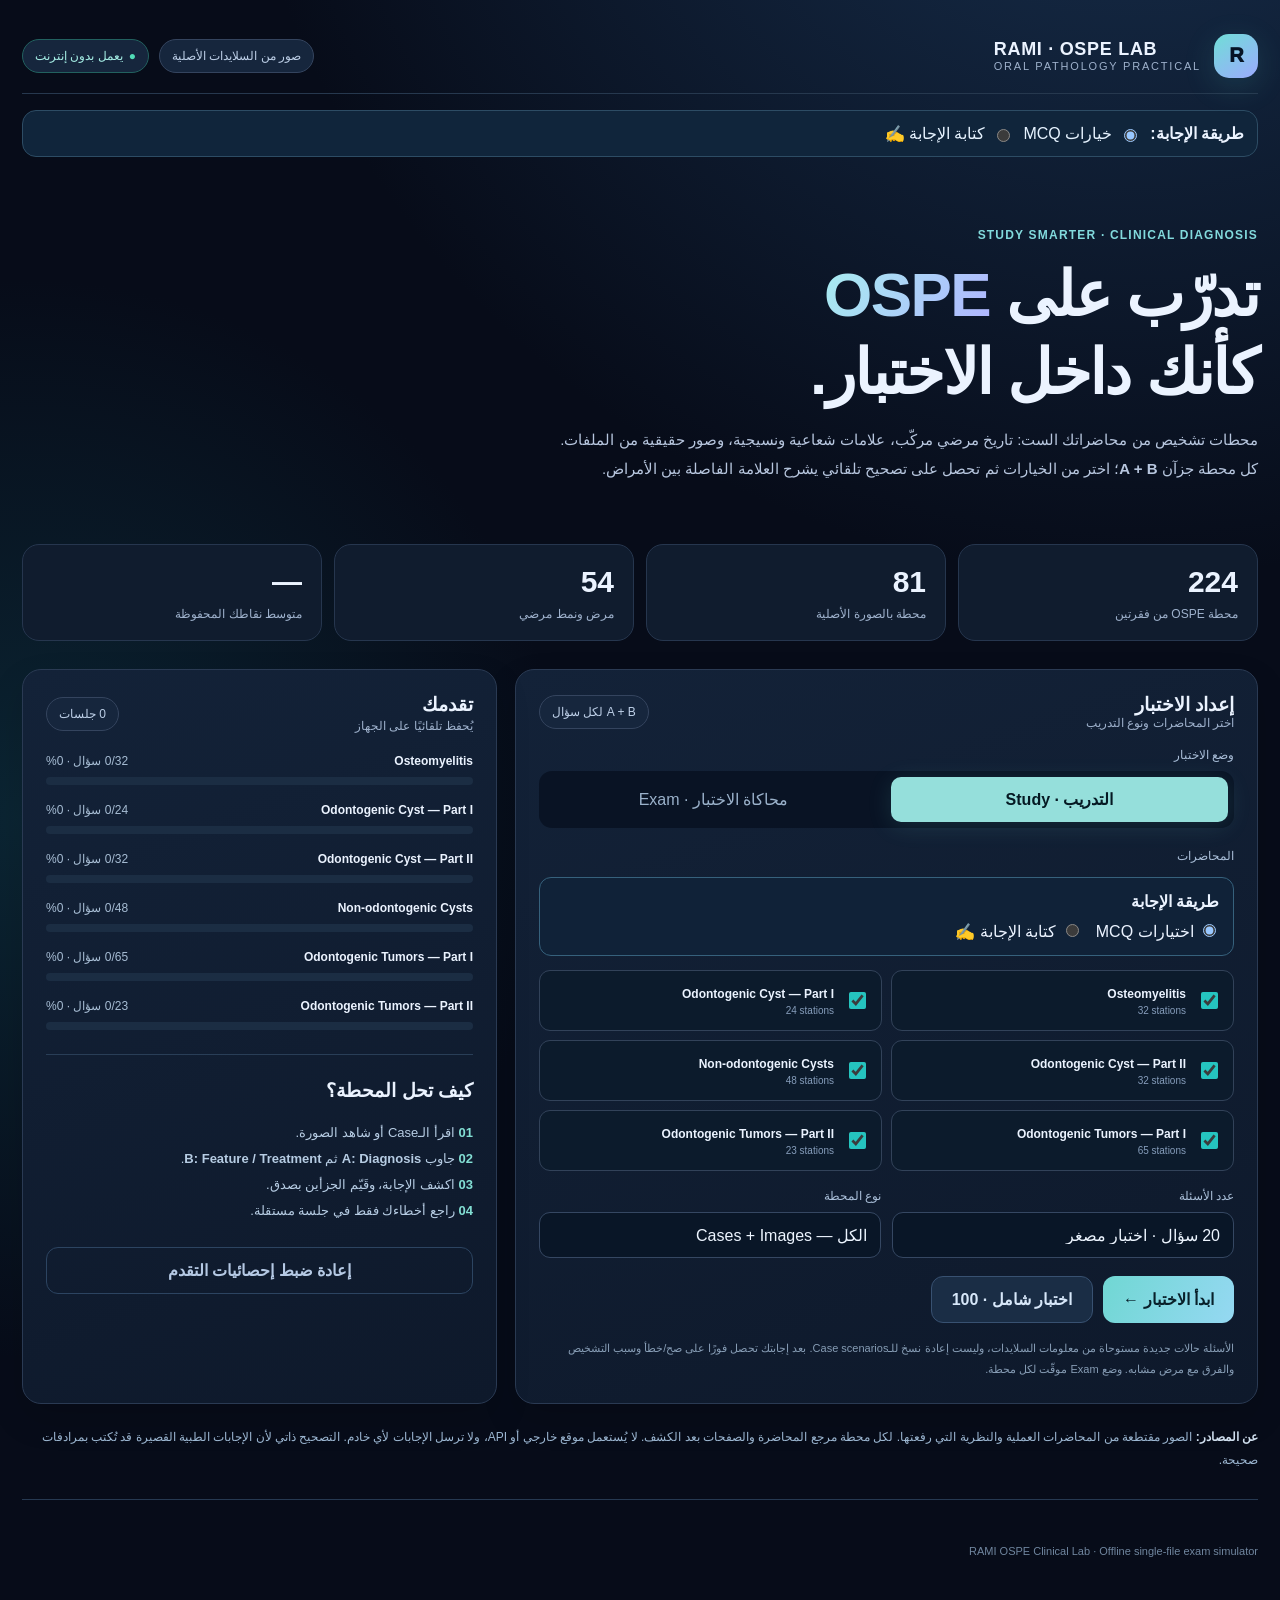
==== commit 9c01601c: "Add written-answer mode to OSPE A and B stations" ====
--- a/index.html
+++ b/index.html
@@ -49,12 +49,12 @@
 'use strict';
 const DATA=JSON.parse(document.getElementById('exam-data').textContent);
 const L=DATA.meta.lectures,questions=DATA.questions,images=DATA.images,$=id=>document.getElementById(id),STORE='rami-ospe-v2';
-let mode='study',queue=[],index=0,answers=[],revealed=false,choices={A:null,B:null},sessionBegin=0,stationBegin=0,clock=null;
+let answerStyle='mcq';let mode='study',queue=[],index=0,answers=[],revealed=false,choices={A:null,B:null},sessionBegin=0,stationBegin=0,clock=null;
 let history={sessions:0,total:0,earned:0,weak:{},seen:{}};
 try{history={...history,...JSON.parse(localStorage.getItem(STORE)||'{}')}}catch(e){}
 const save=()=>{try{localStorage.setItem(STORE,JSON.stringify(history))}catch(e){}};
 function esc(s){return String(s).replace(/&/g,'&amp;').replace(/</g,'&lt;').replace(/>/g,'&gt;').replace(/"/g,'&quot;')}
-function init(){renderLectures();$('s-all').textContent=DATA.meta.total;$('s-img').textContent=DATA.meta.imageQuestions;$('s-dx').textContent=DATA.meta.diseases;renderStats()}
+function init(){const p=document.createElement('div');p.style.cssText='margin:14px 0;padding:14px;border:1px solid #36617c;border-radius:12px;background:#102238';p.innerHTML='<strong>طريقة الإجابة</strong><div style="display:flex;gap:14px;margin-top:10px;flex-wrap:wrap"><label><input type="radio" name="answerStyle" value="mcq" checked onchange="answerStyle=this.value"> اختيارات MCQ</label><label><input type="radio" name="answerStyle" value="written" onchange="answerStyle=this.value"> كتابة الإجابة ✍️</label></div>';$('lectureList').parentElement.insertBefore(p,$('lectureList'));renderLectures();$('s-all').textContent=DATA.meta.total;$('s-img').textContent=DATA.meta.imageQuestions;$('s-dx').textContent=DATA.meta.diseases;renderStats()}
 function renderLectures(){let counts=L.map((_,i)=>questions.filter(q=>q.lecture===i+1).length);$('lectureList').innerHTML=L.map((n,i)=>`<label class="lect"><input type="checkbox" checked value="${i+1}" class="lecture-check"><span><strong>${esc(n)}</strong><small>${counts[i]} stations</small></span></label>`).join('')}
 function setMode(which){mode=which;$('studyButton').classList.toggle('selected',which==='study');$('examButton').classList.toggle('selected',which==='exam')}
 function renderStats(){$('s-score').textContent=history.total?`${Math.round(history.earned/history.total*100)}%`:'—';$('historyCount').textContent=history.sessions+' جلسات';$('breakdown').innerHTML=L.map((n,i)=>{let qs=questions.filter(q=>q.lecture===i+1),seen=qs.filter(q=>history.seen[q.id]),pct=qs.length?Math.round(100*seen.length/qs.length):0;return `<div class="unit"><div class="unitrow"><b dir="ltr">${esc(n)}</b><span>${seen.length}/${qs.length} سؤال · ${pct}%</span></div><div class="bar"><i style="width:${pct}%"></i></div></div>`}).join('')}
@@ -65,14 +65,14 @@
 function quick100(){$('amount').value='100';$('kind').value='all';begin(100,'all')}
 function fmt(s){return `${String(Math.floor(s/60)).padStart(2,'0')}:${String(s%60).padStart(2,'0')}`}
 function startClock(){clearInterval(clock);clock=setInterval(()=>{if(!$('examArea')||$('examArea').classList.contains('hidden'))return;if(mode==='exam'){let remain=Math.max(0,75-Math.floor((Date.now()-stationBegin)/1000));$('timeLabel').textContent='⏱ '+fmt(remain);if(remain===0&&!revealed){grade(true);toast('انتهى وقت المحطة — راجع الإجابة ثم التالي')}}else{$('timeLabel').textContent=fmt(Math.floor((Date.now()-sessionBegin)/1000))}},1000)}
-function renderOptions(which,opts){$(which==='A'?'optionsA':'optionsB').innerHTML=opts.map((o,i)=>`<button type="button" data-i="${i}" onclick="choose('${which}',${i})"><b>${String.fromCharCode(65+i)}.</b> ${esc(o)}</button>`).join('')}
+function renderOptions(which,opts){if(answerStyle==='written'){$(which==='A'?'optionsA':'optionsB').innerHTML='<textarea dir="auto" aria-label="Part '+which+'" placeholder="اكتب إجابتك هنا..." oninput="choices.'+which+'=this.value" style="width:100%;min-height:95px;padding:14px;border-radius:12px;background:#071528;color:white;border:1px solid #3d6782;font:inherit"></textarea>';return}$(which==='A'?'optionsA':'optionsB').innerHTML=opts.map((o,i)=>`<button type="button" data-i="${i}" onclick="choose('${which}',${i})"><b>${String.fromCharCode(65+i)}.</b> ${esc(o)}</button>`).join('')}
 function choose(which,n){if(revealed)return;choices[which]=n;const box=$(which==='A'?'optionsA':'optionsB');box.querySelectorAll('button').forEach((b,i)=>{b.classList.toggle('picked',i===n);b.setAttribute('aria-pressed',i===n?'true':'false')})}
-function showQuestion(){revealed=false;choices={A:null,B:null};const q=queue[index];if(!q){finish();return}$('stationNow').textContent=`${index+1} / ${queue.length}`;$('progressBar').style.width=`${Math.round(index/queue.length*100)}%`;$('lectureNow').textContent=`Lecture ${q.lecture} · ${L[q.lecture-1]}`;$('qType').textContent=q.kind;$('caseLabel').textContent=q.img?'ORIGINAL IMAGE · OSPE STATION':'CLINICAL CASE · OSPE STATION';$('caseText').textContent=q.case;$('partB').textContent=q.askB;renderOptions('A',q.optsA);renderOptions('B',q.optsB);$('feedback').classList.add('hidden');$('photoFrame').classList.toggle('hidden',!q.img);if(q.img){$('qPhoto').src=images[q.img];$('photoType').textContent=q.imgType}else $('qPhoto').removeAttribute('src');$('submitButton').textContent='صحح إجابتي ✓';$('skipBtn').style.display='';$('stationState').textContent='اختر إجابة A وB ثم صحّح';stationBegin=Date.now();$('timeLabel').textContent=mode==='exam'?'⏱ 01:15':'00:00';window.scrollTo(0,0)}
-function grade(timedOut=false){if(revealed)return;let q=queue[index];if(!timedOut&&(choices.A===null||choices.B===null)){toast('اختر إجابة للسؤالين A وB أولاً');return}revealed=true;let aCorrect=choices.A!==null&&q.optsA[choices.A]===q.ansA,bCorrect=choices.B!==null&&q.optsB[choices.B]===q.ansB;
-for(const which of ['A','B']){let opts=which==='A'?q.optsA:q.optsB,answer=which==='A'?q.ansA:q.ansB;$(which==='A'?'optionsA':'optionsB').querySelectorAll('button').forEach((b,i)=>{b.disabled=true;if(opts[i]===answer)b.classList.add('right');else if(choices[which]===i)b.classList.add('wrong')})}
+function showQuestion(){revealed=false;choices={A:null,B:null};const q=queue[index];if(!q){finish();return}$('stationNow').textContent=`${index+1} / ${queue.length}`;$('progressBar').style.width=`${Math.round(index/queue.length*100)}%`;$('lectureNow').textContent=`Lecture ${q.lecture} · ${L[q.lecture-1]}`;$('qType').textContent=q.kind;$('caseLabel').textContent=q.img?'ORIGINAL IMAGE · OSPE STATION':'CLINICAL CASE · OSPE STATION';$('caseText').textContent=q.case;$('partB').textContent=q.askB;renderOptions('A',q.optsA);renderOptions('B',q.optsB);$('feedback').classList.add('hidden');$('photoFrame').classList.toggle('hidden',!q.img);if(q.img){$('qPhoto').src=images[q.img];$('photoType').textContent=q.imgType}else $('qPhoto').removeAttribute('src');$('submitButton').textContent='صحح إجابتي ✓';$('skipBtn').style.display='';$('stationState').textContent=answerStyle==='written'?'اكتب إجابتي A وB ثم صحّح':'اختر إجابة A وB ثم صحّح';stationBegin=Date.now();$('timeLabel').textContent=mode==='exam'?'⏱ 01:15':'00:00';window.scrollTo(0,0)}
+function grade(timedOut=false){if(revealed)return;let q=queue[index];if(!timedOut&&(choices.A===null||choices.B===null)){toast('اختر إجابة للسؤالين A وB أولاً');return}revealed=true;let norm=t=>String(t||'').toLowerCase().replace(/[^a-z0-9\u0600-\u06ff]+/g,' ').trim();let aCorrect=answerStyle==='written'?norm(choices.A)===norm(q.ansA):choices.A!==null&&q.optsA[choices.A]===q.ansA,bCorrect=answerStyle==='written'?norm(choices.B)===norm(q.ansB):choices.B!==null&&q.optsB[choices.B]===q.ansB;
+for(const which of ['A','B']){if(answerStyle==='written'){const t=$(which==='A'?'optionsA':'optionsB').querySelector('textarea');if(t)t.disabled=true;continue}let opts=which==='A'?q.optsA:q.optsB,answer=which==='A'?q.ansA:q.ansB;$(which==='A'?'optionsA':'optionsB').querySelectorAll('button').forEach((b,i)=>{b.disabled=true;if(opts[i]===answer)b.classList.add('right');else if(choices[which]===i)b.classList.add('wrong')})}
 $('feedbackTitle').textContent=aCorrect&&bCorrect?'✅ ممتاز — النقطتان صحيحتان':'راجع الفكرة التي فاتتك';$('answerA').textContent=q.ansA;$('answerB').textContent=q.ansB;$('gradingA').innerHTML=aCorrect?'<span class="correct-badge">✓ تشخيص صحيح</span>':'<span class="wrong-badge">✕ التشخيص غير صحيح</span>';$('gradingB').innerHTML=bCorrect?'<span class="correct-badge">✓ الجزء الثاني صحيح</span>':'<span class="wrong-badge">✕ الجزء الثاني غير صحيح</span>';
 $('diagnosticReason').textContent=q.clue+'\nالتشخيص الذي قد يلتبس به: '+q.contrast+'. قارن العلامة الفاصلة في وصف الحالة قبل اختيارك.';$('answerSource').textContent='Lecture source: '+q.source;$('feedback').classList.remove('hidden');$('submitButton').textContent=index===queue.length-1?'اعرض النتيجة النهائية':'السؤال التالي ←';$('skipBtn').style.display='none';$('stationState').textContent=`${Number(aCorrect)+Number(bCorrect)} / 2 نقطة`;
-const rec={id:q.id,q,typedA:choices.A===null?'':q.optsA[choices.A],typedB:choices.B===null?'':q.optsB[choices.B],A:aCorrect,B:bCorrect};answers.push(rec);history.seen[q.id]=(history.seen[q.id]||0)+1;if(!aCorrect||!bCorrect)history.weak[q.id]=(history.weak[q.id]||0)+1;else delete history.weak[q.id];history.total+=2;history.earned+=Number(aCorrect)+Number(bCorrect);save();$('feedback').scrollIntoView({behavior:'smooth',block:'nearest'})}
+const rec={id:q.id,q,typedA:choices.A===null?'':answerStyle==='written'?choices.A:q.optsA[choices.A],typedB:choices.B===null?'':answerStyle==='written'?choices.B:q.optsB[choices.B],A:aCorrect,B:bCorrect};answers.push(rec);history.seen[q.id]=(history.seen[q.id]||0)+1;if(!aCorrect||!bCorrect)history.weak[q.id]=(history.weak[q.id]||0)+1;else delete history.weak[q.id];history.total+=2;history.earned+=Number(aCorrect)+Number(bCorrect);save();$('feedback').scrollIntoView({behavior:'smooth',block:'nearest'})}
 function submitOrNext(){if(!revealed)grade();else{index++;showQuestion()}}
 function skipQuestion(){if(!confirm('هل تريد تخطي المحطة؟ ستُحسب 0/2.'))return;grade(true)}
 function finish(){clearInterval(clock);$('examArea').classList.add('hidden');$('results').classList.remove('hidden');history.sessions++;save();let score=answers.reduce((sum,x)=>sum+Number(x.A)+Number(x.B),0),total=answers.length*2,pct=total?Math.round(score/total*100):0,missed=answers.filter(x=>!x.A||!x.B).length;$('rscore').textContent=`${score}/${total}`;$('rpercent').textContent=pct+'%';$('rwrong').textContent=missed;$('rtime').textContent=fmt(Math.floor((Date.now()-sessionBegin)/1000));$('reviewList').innerHTML=answers.map((x,i)=>`<div class="reviewitem" onclick="inspectResult(${i})"><div class="row1"><span style="direction:ltr">${i+1}. ${esc(x.q.diagnosis)}</span><i>${Number(x.A)+Number(x.B)}/2</i></div><p>${esc(x.q.askB)} ↗</p></div>`).join('');renderStats();window.scrollTo(0,0)}
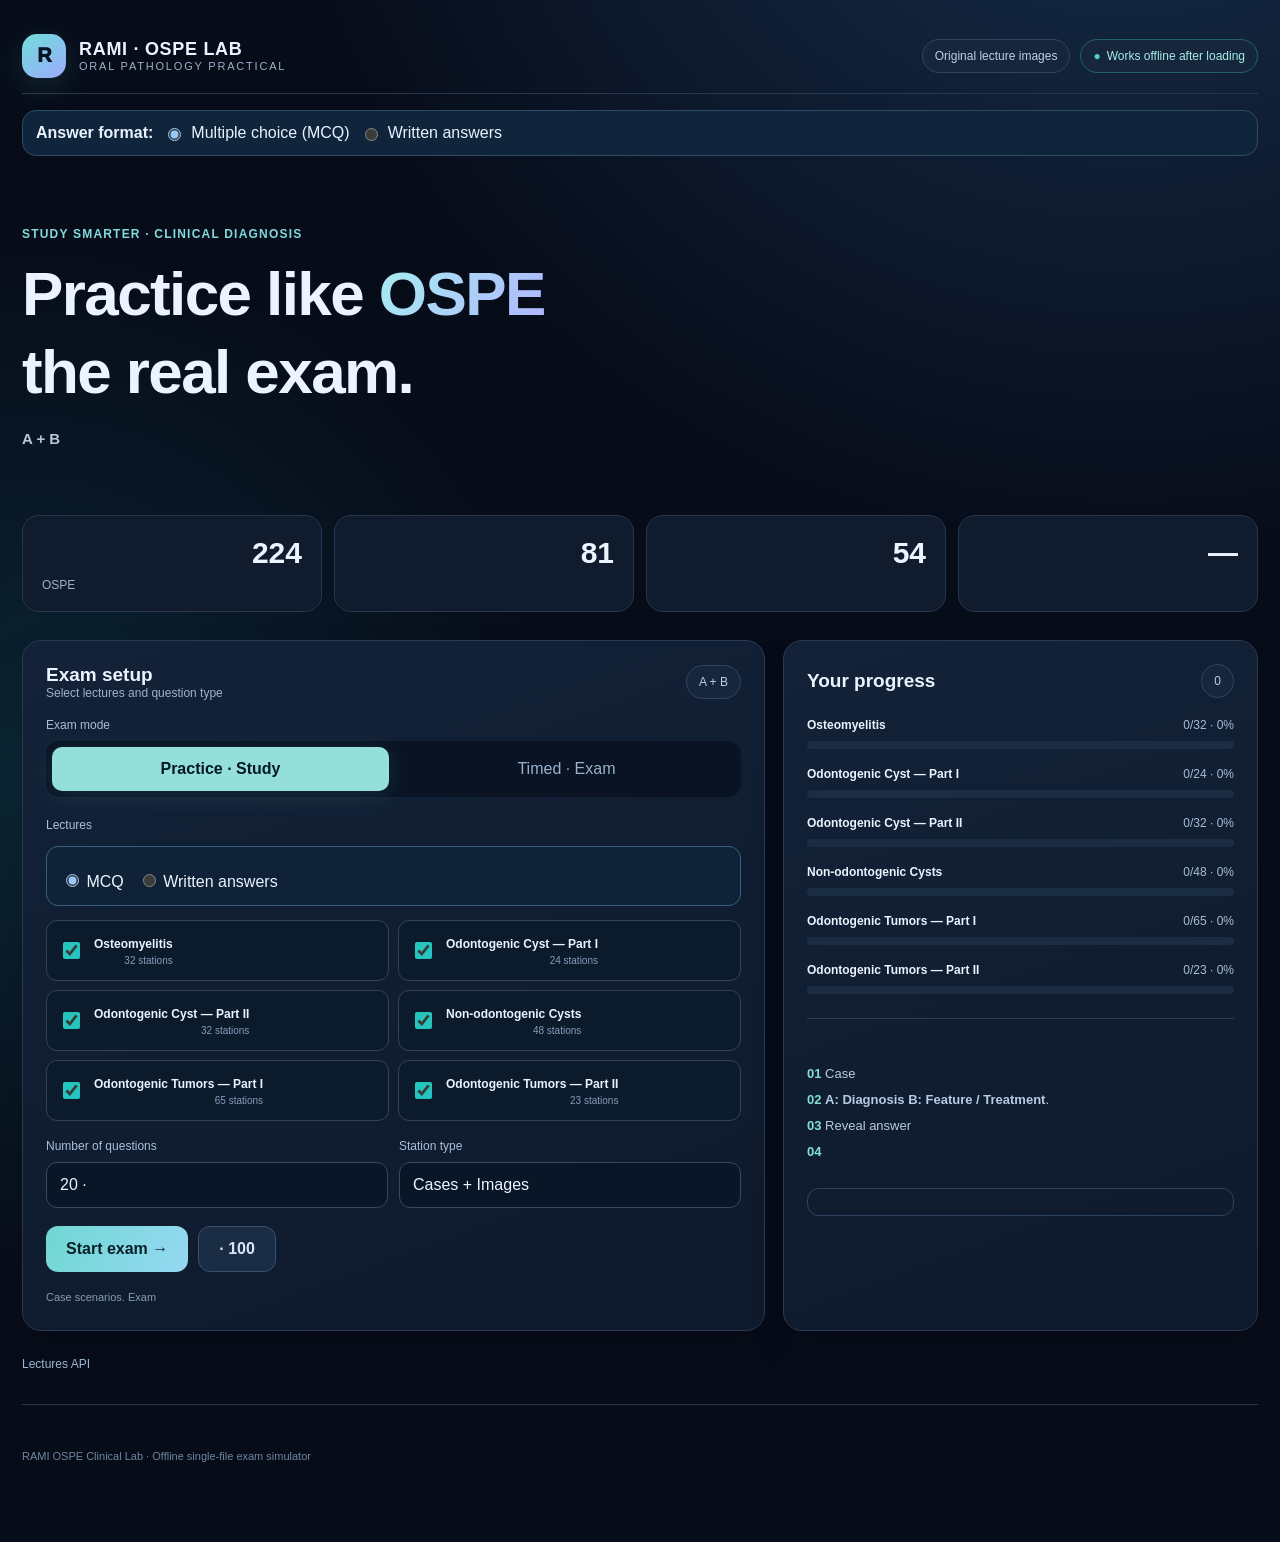
==== commit 9f6dd745: "Switch OSPE interface and explanations to English LTR" ====
--- a/index.html
+++ b/index.html
@@ -1,5 +1,5 @@
 <!DOCTYPE html>
-<html lang="ar" dir="rtl">
+<html lang="en" dir="ltr">
 <head>
 <meta charset="utf-8">
 <meta name="viewport" content="width=device-width, initial-scale=1, viewport-fit=cover">
@@ -25,26 +25,26 @@
 </head>
 <body>
 <div class="shell">
-<header class="top"><div class="brand"><div class="logo">R</div><div class="brandtext"><strong dir="ltr">RAMI · OSPE LAB</strong><small dir="ltr">ORAL PATHOLOGY PRACTICAL</small></div></div><div class="headright"><span class="pill">صور من السلايدات الأصلية</span><span class="pill"><span style="color:#50dbb6">●</span> يعمل بدون إنترنت</span></div></header>
-<main id="home"><div class="answer-mode" id="answerModePanel"><strong>طريقة الإجابة:</strong><label><input type="radio" name="answerMode" value="mcq" checked onchange="setAnswerMode(this.value)"> خيارات MCQ</label><label><input type="radio" name="answerMode" value="written" onchange="setAnswerMode(this.value)"> كتابة الإجابة ✍️</label></div>
-  <section class="hero"><span class="eyebrow" dir="ltr">STUDY SMARTER · CLINICAL DIAGNOSIS</span><h1>تدرّب على <em>OSPE</em><br>كأنك داخل الاختبار.</h1><p>محطات تشخيص من محاضراتك الست: تاريخ مرضي مركّب، علامات شعاعية ونسيجية، وصور حقيقية من الملفات. كل محطة جزآن <b>A + B</b>؛ اختر من الخيارات ثم تحصل على تصحيح تلقائي يشرح العلامة الفاصلة بين الأمراض.</p></section>
-  <section class="stats"><div class="stat"><span class="number" id="s-all">—</span><span class="label">محطة OSPE من فقرتين</span></div><div class="stat"><span class="number" id="s-img">—</span><span class="label">محطة بالصورة الأصلية</span></div><div class="stat"><span class="number" id="s-dx">—</span><span class="label">مرض ونمط مرضي</span></div><div class="stat"><span class="number" id="s-score">—</span><span class="label">متوسط نقاطك المحفوظة</span></div></section>
-  <div class="panels"><section class="card"><div class="card-head"><div><h2>إعداد الاختبار</h2><div class="section-sub">اختر المحاضرات ونوع التدريب</div></div><span class="pill">A + B لكل سؤال</span></div>
-  <span class="formlabel">وضع الاختبار</span><div class="mode"><button id="studyButton" class="selected" onclick="setMode('study')">التدريب · Study</button><button id="examButton" onclick="setMode('exam')">محاكاة الاختبار · Exam</button></div>
-  <span class="formlabel">المحاضرات</span><div class="lecturelist" id="lectureList"></div>
-  <div class="controls"><div class="field"><label class="formlabel" for="amount">عدد الأسئلة</label><select id="amount" class="select"><option value="10">10 أسئلة · سريع</option><option value="20" selected>20 سؤال · اختبار مصغر</option><option value="50">50 سؤال · اختبار طويل</option><option value="100">100 سؤال · اختبار شامل</option><option value="999">كل الأسئلة · بدون حذف</option></select></div><div class="field"><label class="formlabel" for="kind">نوع المحطة</label><select id="kind" class="select"><option value="all">الكل — Cases + Images</option><option value="images">صور فقط</option><option value="cases">Cases فقط</option><option value="weak">أخطائي السابقة فقط</option></select></div></div>
-  <div class="actions"><button class="btn primary" id="begin" onclick="begin()">ابدأ الاختبار ←</button><button class="btn secondary" onclick="quick100()">اختبار شامل · 100</button></div>
-  <p class="hint">الأسئلة حالات جديدة مستوحاة من معلومات السلايدات، وليست إعادة نسخ للـCase scenarios. بعد إجابتك تحصل فورًا على صح/خطأ وسبب التشخيص والفرق مع مرض مشابه. وضع Exam موقّت لكل محطة.</p>
-  </section><section class="card"><div class="card-head"><div><h2>تقدمك</h2><span class="section-sub">يُحفظ تلقائيًا على الجهاز</span></div><span class="pill" id="historyCount">0 محاولة</span></div><div class="breakdown" id="breakdown"></div><hr style="border:0;border-top:1px solid #293e57;margin:24px 0"><div class="card-head"><h2>كيف تحل المحطة؟</h2></div><div class="unit" style="line-height:2;color:#b6cce3;font-size:13px"><div><b style="color:#83dfd4">01</b> اقرأ الـCase أو شاهد الصورة.</div><div><b style="color:#83dfd4">02</b> جاوب <b dir="ltr">A: Diagnosis</b> ثم <b dir="ltr">B: Feature / Treatment</b>.</div><div><b style="color:#83dfd4">03</b> اكشف الإجابة، وقَيّم الجزأين بصدق.</div><div><b style="color:#83dfd4">04</b> راجع أخطاءك فقط في جلسة مستقلة.</div></div><button class="btn soft" style="margin-top:23px;width:100%" onclick="resetSaved()">إعادة ضبط إحصائيات التقدم</button></section></div>
-  <p class="notice"><strong>عن المصادر:</strong> الصور مقتطعة من المحاضرات العملية والنظرية التي رفعتها. لكل محطة مرجع المحاضرة والصفحات بعد الكشف. لا يُستعمل موقع خارجي أو API، ولا ترسل الإجابات لأي خادم. التصحيح ذاتي لأن الإجابات الطبية القصيرة قد تُكتب بمرادفات صحيحة.</p>
+<header class="top"><div class="brand"><div class="logo">R</div><div class="brandtext"><strong dir="ltr">RAMI · OSPE LAB</strong><small dir="ltr">ORAL PATHOLOGY PRACTICAL</small></div></div><div class="headright"><span class="pill">Original lecture images</span><span class="pill"><span style="color:#50dbb6">●</span> Works offline after loading</span></div></header>
+<main id="home"><div class="answer-mode" id="answerModePanel"><strong>Answer format:</strong><label><input type="radio" name="answerMode" value="mcq" checked onchange="setAnswerMode(this.value)"> Multiple choice (MCQ)</label><label><input type="radio" name="answerMode" value="written" onchange="setAnswerMode(this.value)"> Written answers</label></div>
+  <section class="hero"><span class="eyebrow" dir="ltr">STUDY SMARTER · CLINICAL DIAGNOSIS</span><h1>Practice like <em>OSPE</em><br>the real exam.</h1><p> <b>A + B</b> </p></section>
+  <section class="stats"><div class="stat"><span class="number" id="s-all">—</span><span class="label"> OSPE  </span></div><div class="stat"><span class="number" id="s-img">—</span><span class="label"> </span></div><div class="stat"><span class="number" id="s-dx">—</span><span class="label"> </span></div><div class="stat"><span class="number" id="s-score">—</span><span class="label"> </span></div></section>
+  <div class="panels"><section class="card"><div class="card-head"><div><h2>Exam setup</h2><div class="section-sub">Select lectures and question type</div></div><span class="pill">A + B  </span></div>
+  <span class="formlabel">Exam mode</span><div class="mode"><button id="studyButton" class="selected" onclick="setMode('study')">Practice · Study</button><button id="examButton" onclick="setMode('exam')">Timed · Exam</button></div>
+  <span class="formlabel">Lectures</span><div class="lecturelist" id="lectureList"></div>
+  <div class="controls"><div class="field"><label class="formlabel" for="amount">Number of questions</label><select id="amount" class="select"><option value="10">10  ·  </option><option value="20" selected>20  ·  </option><option value="50">50  ·  </option><option value="100">100  ·  </option><option value="999"> ·  </option></select></div><div class="field"><label class="formlabel" for="kind">Station type</label><select id="kind" class="select"><option value="all"> Cases + Images</option><option value="images">Images only</option><option value="cases">Cases only</option><option value="weak">Previously missed only</option></select></div></div>
+  <div class="actions"><button class="btn primary" id="begin" onclick="begin()">Start exam →</button><button class="btn secondary" onclick="quick100()"> · 100</button></div>
+  <p class="hint"> Case scenarios.  Exam  </p>
+  </section><section class="card"><div class="card-head"><div><h2>Your progress</h2><span class="section-sub"> </span></div><span class="pill" id="historyCount">0  </span></div><div class="breakdown" id="breakdown"></div><hr style="border:0;border-top:1px solid #293e57;margin:24px 0"><div class="card-head"><h2> </h2></div><div class="unit" style="line-height:2;color:#b6cce3;font-size:13px"><div><b style="color:#83dfd4">01</b>  Case  </div><div><b style="color:#83dfd4">02</b>  <b dir="ltr">A: Diagnosis</b>  <b dir="ltr">B: Feature / Treatment</b>.</div><div><b style="color:#83dfd4">03</b>  Reveal answer </div><div><b style="color:#83dfd4">04</b>  </div></div><button class="btn soft" style="margin-top:23px;width:100%" onclick="resetSaved()"> </button></section></div>
+  <p class="notice"><strong> </strong>  Lectures  API </p>
 </main>
-<main id="examArea" class="exam hidden"><div class="examhead"><button class="back" onclick="exitExam()">→ الرجوع للرئيسية</button><div class="exammeta"><span class="tag" id="sessionMode">STUDY</span><span class="tag" id="stationNow">1 / 20</span><span class="tag timer" id="timeLabel">00:00</span></div></div><div class="progressline"><i id="progressBar" style="width:0%"></i></div><section class="stage"><div class="stage-top"><div class="stagenum" id="lectureNow"></div><div class="qtype" id="qType"></div></div><div class="caselabel" id="caseLabel">CASE PRESENTATION</div><p class="casetext" id="caseText"></p><div id="photoFrame" class="photo hidden"><img id="qPhoto" alt="Clinical / radiographic / histopathology source image from uploaded lecture"><span class="photoflag" id="photoType">ORIGINAL IMAGE</span><button class="enlarge" onclick="openFull()">تكبير الصورة ⤢</button></div><div class="qa"><div class="qa-row"><div class="qa-title"><span class="letter">A</span><span>What is the most likely diagnosis?</span></div><div class="mcq" id="optionsA" role="group" aria-label="Choose diagnosis"></div></div><div class="qa-row"><div class="qa-title"><span class="letter">B</span><span id="partB">Name a feature</span></div><div class="mcq" id="optionsB" role="group" aria-label="Choose part B answer"></div></div></div>
-<div class="feedback hidden" id="feedback"><h3 id="feedbackTitle">نتيجة المحطة</h3><div class="answerline"><small>Part A — Diagnosis</small><strong id="answerA"></strong><p id="gradingA"></p></div><div class="answerline"><small>Part B — Follow-up</small><strong id="answerB"></strong><p id="gradingB"></p></div><div class="why"><strong>ليش هذا هو التشخيص؟ وما الذي يفرقه؟</strong><p id="diagnosticReason"></p></div><div class="sourceline" id="answerSource"></div></div>
-<div class="stage-bottom"><span class="skip-note" id="stationState">كل محطة = نقطتين</span><div class="actions"><button id="skipBtn" class="btn soft" onclick="skipQuestion()">تخطي</button><button class="btn primary" id="submitButton" onclick="submitOrNext()">كشف الإجابة</button></div></div></section></main>
-<main id="results" class="exam hidden"><section class="card" style="margin-top:40px"><span class="eyebrow" dir="ltr">SESSION COMPLETE</span><h1 class="resulttitle">انتهت جلستك 👏</h1><div class="stats" style="margin-bottom:15px"><div class="stat"><span id="rscore" class="number">0/0</span><span class="label">نقاط المحطة</span></div><div class="stat"><span id="rpercent" class="number">0%</span><span class="label">النتيجة</span></div><div class="stat"><span id="rwrong" class="number">0</span><span class="label">محطات تحتاج مراجعة</span></div><div class="stat"><span id="rtime" class="number">00:00</span><span class="label">وقت الجلسة</span></div></div><p class="resultnote">هذه نتيجة التصحيح التلقائي لجزأي A وB. تستطيع مراجعة إجاباتك الخاطئة ثم بدء جولة مخصصة بالأخطاء؛ لن تُفقد بياناتك على نفس المتصفح.</p><div class="actions" style="margin-bottom:22px"><button class="btn primary" onclick="reviewWrong()">راجِع أخطائي</button><button class="btn secondary" onclick="goHome()">العودة للإعدادات</button><button class="btn soft" onclick="startSame()">إعادة الاختبار</button></div><div class="reviewlist" id="reviewList"></div></section></main>
+<main id="examArea" class="exam hidden"><div class="examhead"><button class="back" onclick="exitExam()">→  </button><div class="exammeta"><span class="tag" id="sessionMode">STUDY</span><span class="tag" id="stationNow">1 / 20</span><span class="tag timer" id="timeLabel">00:00</span></div></div><div class="progressline"><i id="progressBar" style="width:0%"></i></div><section class="stage"><div class="stage-top"><div class="stagenum" id="lectureNow"></div><div class="qtype" id="qType"></div></div><div class="caselabel" id="caseLabel">CASE PRESENTATION</div><p class="casetext" id="caseText"></p><div id="photoFrame" class="photo hidden"><img id="qPhoto" alt="Clinical / radiographic / histopathology source image from uploaded lecture"><span class="photoflag" id="photoType">ORIGINAL IMAGE</span><button class="enlarge" onclick="openFull()">Enlarge image</button></div><div class="qa"><div class="qa-row"><div class="qa-title"><span class="letter">A</span><span>What is the most likely diagnosis?</span></div><div class="mcq" id="optionsA" role="group" aria-label="Choose diagnosis"></div></div><div class="qa-row"><div class="qa-title"><span class="letter">B</span><span id="partB">Name a feature</span></div><div class="mcq" id="optionsB" role="group" aria-label="Choose part B answer"></div></div></div>
+<div class="feedback hidden" id="feedback"><h3 id="feedbackTitle">Station feedback</h3><div class="answerline"><small>Part A — Diagnosis</small><strong id="answerA"></strong><p id="gradingA"></p></div><div class="answerline"><small>Part B — Follow-up</small><strong id="answerB"></strong><p id="gradingB"></p></div><div class="why"><strong>Why this diagnosis? How is it differentiated?</strong><p id="diagnosticReason"></p></div><div class="sourceline" id="answerSource"></div></div>
+<div class="stage-bottom"><span class="skip-note" id="stationState"> =  </span><div class="actions"><button id="skipBtn" class="btn soft" onclick="skipQuestion()">Skip</button><button class="btn primary" id="submitButton" onclick="submitOrNext()">Reveal answer</button></div></div></section></main>
+<main id="results" class="exam hidden"><section class="card" style="margin-top:40px"><span class="eyebrow" dir="ltr">SESSION COMPLETE</span><h1 class="resulttitle">Session complete</h1><div class="stats" style="margin-bottom:15px"><div class="stat"><span id="rscore" class="number">0/0</span><span class="label"> </span></div><div class="stat"><span id="rpercent" class="number">0%</span><span class="label">Result</span></div><div class="stat"><span id="rwrong" class="number">0</span><span class="label"> </span></div><div class="stat"><span id="rtime" class="number">00:00</span><span class="label"> </span></div></div><p class="resultnote"> A  B.  </p><div class="actions" style="margin-bottom:22px"><button class="btn primary" onclick="reviewWrong()"> </button><button class="btn secondary" onclick="goHome()">Back to setup</button><button class="btn soft" onclick="startSame()">Restart exam</button></div><div class="reviewlist" id="reviewList"></div></section></main>
 <footer class="foot"><span dir="ltr">RAMI OSPE Clinical Lab · Offline single-file exam simulator</span></footer></div>
-<div class="overlay" id="lightbox" onclick="closeFull()"><img id="fullImg" alt="Enlarged original histology or radiology photograph"><button class="btn secondary" onclick="closeFull()">إغلاق ×</button></div><div id="toast" class="toast"></div>
-<script id="exam-data" type="application/json">{"meta":{"version":"2.0-auto-grade","diseases":54,"total":224,"imageQuestions":81,"lectures":["Osteomyelitis","Odontogenic Cyst — Part I","Odontogenic Cyst — Part II","Non-odontogenic Cysts","Odontogenic Tumors — Part I","Odontogenic Tumors — Part II"],"feedback":"Immediate MCQ correction for parts A and B with diagnostic reasoning"},"questions":[{"id":"Q001","d":"acute_om","diagnosis":"Acute Suppurative Osteomyelitis","lecture":1,"group":"Suppurative Osteomyelitis","kind":"Case History","case":"A patient reports rapidly worsening mandibular pain following a dental infection. The affected teeth are sore and mobile. Fever, regional lymphadenopathy and lower-lip paresthesia are present, but the first radiograph is surprisingly inconclusive.","askA":"What is the most likely diagnosis?","askB":"Why may the initial radiograph be unremarkable?","ansA":"Acute Suppurative Osteomyelitis","ansB":"Bone changes generally become radiographically visible only after 1–2 weeks.","img":"","imgType":"","source":"Osteomyelitis Practicals pp.3–7","optsA":["Chronic Focal Sclerosing Osteomyelitis (Condensing Osteitis)","Chronic Suppurative Osteomyelitis","Cellulitis (Phlegmon)","Acute Suppurative Osteomyelitis"],"optsB":["CT, MRI or MR angiography.","Onion-skin appearance (duplication of cortical layers).","Cotton-wool appearance: diffuse, patchy sclerosis.","Bone changes generally become radiographically visible only after 1–2 weeks."],"clue":"تدهور سريع مع ألم شديد وحمى؛ تغيّرات الأشعة قد تتأخر 1–2 أسبوع، وتظهر خشونة trabeculae وMoth-eaten.","contrast":"Chronic Suppurative Osteomyelitis"},{"id":"Q002","d":"acute_om","diagnosis":"Acute Suppurative Osteomyelitis","lecture":1,"group":"Suppurative Osteomyelitis","kind":"Case + Histology","case":"A patient with deep odontogenic sepsis develops trismus, high white blood cell count and purulent gingival discharge. Two weeks later, imaging reveals widespread ill-defined lytic areas and loss of normal trabecular definition.","askA":"What is the most likely diagnosis?","askB":"State the management principles.","ansA":"Acute Suppurative Osteomyelitis","ansB":"Drainage, antibiotics, removal of the infectious source and debridement; remove large sequestra if necessary.","img":"","imgType":"","source":"Osteomyelitis Practicals pp.3–7","optsA":["Chronic Focal Sclerosing Osteomyelitis (Condensing Osteitis)","Chronic Suppurative Osteomyelitis","Acute Suppurative Osteomyelitis","Cellulitis (Phlegmon)"],"optsB":["Endodontic treatment or extraction of the affected tooth; the sclerosis may persist as a bone scar.","Drainage, antibiotics, removal of the infectious source and debridement; remove large sequestra if necessary.","Remove sequestra, give prolonged antibiotics as appropriate and treat the underlying dental source.","Broad-spectrum antibiotics with anaerobic coverage, and elimination of the infection source."],"clue":"تدهور سريع مع ألم شديد وحمى؛ تغيّرات الأشعة قد تتأخر 1–2 أسبوع، وتظهر خشونة trabeculae وMoth-eaten.","contrast":"Chronic Suppurative Osteomyelitis"},{"id":"Q003","d":"acute_om","diagnosis":"Acute Suppurative Osteomyelitis","lecture":1,"group":"Suppurative Osteomyelitis","kind":"Image OSPE","case":"IMAGE STATION. Inspect the original clinical / radiographic image from your uploaded lecture. Identify the most likely diagnosis from the visual findings and answer Part B.","askA":"What is the most likely diagnosis?","askB":"State the management principles.","ansA":"Acute Suppurative Osteomyelitis","ansB":"Drainage, antibiotics, removal of the infectious source and debridement; remove large sequestra if necessary.","img":"osteo_acute_rad.webp","imgType":"Radiographic","source":"Osteomyelitis Practicals pp.3–7","optsA":["Cellulitis (Phlegmon)","Chronic Focal Sclerosing Osteomyelitis (Condensing Osteitis)","Chronic Suppurative Osteomyelitis","Acute Suppurative Osteomyelitis"],"optsB":["Broad-spectrum antibiotics with anaerobic coverage, and elimination of the infection source.","Drainage, antibiotics, removal of the infectious source and debridement; remove large sequestra if necessary.","Remove sequestra, give prolonged antibiotics as appropriate and treat the underlying dental source.","Endodontic treatment or extraction of the affected tooth; the sclerosis may persist as a bone scar."],"clue":"تدهور سريع مع ألم شديد وحمى؛ تغيّرات الأشعة قد تتأخر 1–2 أسبوع، وتظهر خشونة trabeculae وMoth-eaten.","contrast":"Chronic Suppurative Osteomyelitis"},{"id":"Q004","d":"acute_om","diagnosis":"Acute Suppurative Osteomyelitis","lecture":1,"group":"Suppurative Osteomyelitis","kind":"Image OSPE","case":"IMAGE STATION. Inspect the original clinical / radiographic image from your uploaded lecture. Identify the most likely diagnosis from the visual findings and answer Part B.","askA":"What is the most likely diagnosis?","askB":"Why may the initial radiograph be unremarkable?","ansA":"Acute Suppurative Osteomyelitis","ansB":"Bone changes generally become radiographically visible only after 1–2 weeks.","img":"osteo_acute_hist.webp","imgType":"Histopathology","source":"Osteomyelitis Practicals pp.3–7","optsA":["Chronic Focal Sclerosing Osteomyelitis (Condensing Osteitis)","Cellulitis (Phlegmon)","Acute Suppurative Osteomyelitis","Chronic Suppurative Osteomyelitis"],"optsB":["Onion-skin appearance (duplication of cortical layers).","Cotton-wool appearance: diffuse, patchy sclerosis.","Bone changes generally become radiographically visible only after 1–2 weeks.","CT, MRI or MR angiography."],"clue":"تدهور سريع مع ألم شديد وحمى؛ تغيّرات الأشعة قد تتأخر 1–2 أسبوع، وتظهر خشونة trabeculae وMoth-eaten.","contrast":"Chronic Suppurative Osteomyelitis"},{"id":"Q005","d":"acute_om","diagnosis":"Acute Suppurative Osteomyelitis","lecture":1,"group":"Suppurative Osteomyelitis","kind":"Integrated OSPE","case":"High-yield integrated OSPE: A patient reports rapidly worsening mandibular pain following a dental infection. The affected teeth are sore and mobile. Fever, regional lymphadenopathy and lower-lip paresthesia are present, but the first radiograph is surprisingly inconclusive. Later, the examiner correlates the lesion with the characteristic radiographic or microscopic pattern described in the teaching slides.","askA":"What is the most likely diagnosis?","askB":"State the management principles.","ansA":"Acute Suppurative Osteomyelitis","ansB":"Drainage, antibiotics, removal of the infectious source and debridement; remove large sequestra if necessary.","img":"","imgType":"","source":"Osteomyelitis Practicals pp.3–7","optsA":["Chronic Suppurative Osteomyelitis","Cellulitis (Phlegmon)","Chronic Focal Sclerosing Osteomyelitis (Condensing Osteitis)","Acute Suppurative Osteomyelitis"],"optsB":["Drainage, antibiotics, removal of the infectious source and debridement; remove large sequestra if necessary.","Endodontic treatment or extraction of the affected tooth; the sclerosis may persist as a bone scar.","Broad-spectrum antibiotics with anaerobic coverage, and elimination of the infection source.","Remove sequestra, give prolonged antibiotics as appropriate and treat the underlying dental source."],"clue":"تدهور سريع مع ألم شديد وحمى؛ تغيّرات الأشعة قد تتأخر 1–2 أسبوع، وتظهر خشونة trabeculae وMoth-eaten.","contrast":"Chronic Suppurative Osteomyelitis"},{"id":"Q006","d":"chronic_supp_om","diagnosis":"Chronic Suppurative Osteomyelitis","lecture":1,"group":"Suppurative Osteomyelitis","kind":"Case History","case":"After a prolonged dental infection, a patient develops low-grade aching discomfort and a persistent draining sinus on the oral mucosa. The teeth are not particularly loose, and fever is minimal.","askA":"What is the most likely diagnosis?","askB":"What is a characteristic clinical sign?","ansA":"Chronic Suppurative Osteomyelitis","ansB":"A fistulous tract with pus drainage, often with recurrent acute exacerbations.","img":"","imgType":"","source":"Osteomyelitis Practicals pp.8,23","optsA":["Acute Suppurative Osteomyelitis","Chronic Suppurative Osteomyelitis","Chronic Osteomyelitis with Proliferative Periostitis (Garré)","Chronic Diffuse Sclerosing Osteomyelitis"],"optsB":["13–60%, related partly to fragile lining and daughter cysts.","Spontaneous regression within a few weeks.","Blue to dark red swelling (eruption hematoma).","A fistulous tract with pus drainage, often with recurrent acute exacerbations."],"clue":"عدوى عظمية مزمنة بأعراض أخف وقد تظهر Fistula/Drainage، بخلاف الصورة الحادة الشديدة.","contrast":"Acute Suppurative Osteomyelitis"},{"id":"Q007","d":"chronic_supp_om","diagnosis":"Chronic Suppurative Osteomyelitis","lecture":1,"group":"Suppurative Osteomyelitis","kind":"Case + Histology","case":"A previously treated acute jawbone infection repeatedly flares up. Radiographs reveal a mixture of destructive and sclerotic regions containing pieces of devitalized bone.","askA":"What is the most likely diagnosis?","askB":"What treatment is indicated?","ansA":"Chronic Suppurative Osteomyelitis","ansB":"Remove sequestra, give prolonged antibiotics as appropriate and treat the underlying dental source.","img":"","imgType":"","source":"Osteomyelitis Practicals pp.8,23","optsA":["Chronic Suppurative Osteomyelitis","Chronic Diffuse Sclerosing Osteomyelitis","Chronic Osteomyelitis with Proliferative Periostitis (Garré)","Acute Suppurative Osteomyelitis"],"optsB":["Drainage, antibiotics, removal of the infectious source and debridement; remove large sequestra if necessary.","Endodontic treatment or extraction of the affected tooth; the sclerosis may persist as a bone scar.","Broad-spectrum antibiotics with anaerobic coverage, and elimination of the infection source.","Remove sequestra, give prolonged antibiotics as appropriate and treat the underlying dental source."],"clue":"عدوى عظمية مزمنة بأعراض أخف وقد تظهر Fistula/Drainage، بخلاف الصورة الحادة الشديدة.","contrast":"Acute Suppurative Osteomyelitis"},{"id":"Q008","d":"chronic_supp_om","diagnosis":"Chronic Suppurative Osteomyelitis","lecture":1,"group":"Suppurative Osteomyelitis","kind":"Focused OSPE","case":"Focused station: A previously treated acute jawbone infection repeatedly flares up. Radiographs reveal a mixture of destructive and sclerotic regions containing pieces of devitalized bone. The examiner asks for a clinico-pathologic identification and one key distinguishing characteristic.","askA":"What is the most likely diagnosis?","askB":"What is a characteristic clinical sign?","ansA":"Chronic Suppurative Osteomyelitis","ansB":"A fistulous tract with pus drainage, often with recurrent acute exacerbations.","img":"","imgType":"","source":"Osteomyelitis Practicals pp.8,23","optsA":["Chronic Osteomyelitis with Proliferative Periostitis (Garré)","Chronic Diffuse Sclerosing Osteomyelitis","Acute Suppurative Osteomyelitis","Chronic Suppurative Osteomyelitis"],"optsB":["Blue to dark red swelling (eruption hematoma).","A fistulous tract with pus drainage, often with recurrent acute exacerbations.","13–60%, related partly to fragile lining and daughter cysts.","Spontaneous regression within a few weeks."],"clue":"عدوى عظمية مزمنة بأعراض أخف وقد تظهر Fistula/Drainage، بخلاف الصورة الحادة الشديدة.","contrast":"Acute Suppurative Osteomyelitis"},{"id":"Q009","d":"condensing","diagnosis":"Chronic Focal Sclerosing Osteomyelitis (Condensing Osteitis)","lecture":1,"group":"Nonsuppurative Osteomyelitis","kind":"Case History","case":"A teenager has a deeply carious mandibular first molar with intermittent mild aching. A periapical film shows a dense localized radiopacity around the apex, with the root outline and lamina dura still recognizable.","askA":"What is the most likely diagnosis?","askB":"What differentiates this lesion from cementoblastoma?","ansA":"Chronic Focal Sclerosing Osteomyelitis (Condensing Osteitis)","ansB":"The root outline remains visible and is not fused to the radiopaque mass.","img":"","imgType":"","source":"Osteomyelitis Practicals pp.9–12","optsA":["Chronic Focal Sclerosing Osteomyelitis (Condensing Osteitis)","Cementoblastoma (True Cementoma)","Radicular (Periapical) Cyst","Chronic Diffuse Sclerosing Osteomyelitis"],"optsB":["The root outline remains visible and is not fused to the radiopaque mass.","The opaque mass is fused to the root, obscuring the root outline; the tooth often remains vital.","It surrounds the crown and attaches at the CEJ; AOT may extend down the root beyond the CEJ.","Diffuse, non-localized inflammatory swelling rather than a circumscribed pus collection."],"clue":"Radiopacity حول ذروة سن مصاب بنخر، مع بقاء Root outline واضحًا؛ بعكس Cementoblastoma الذي يندمج مع الجذر.","contrast":"Cementoblastoma (True Cementoma)"},{"id":"Q010","d":"condensing","diagnosis":"Chronic Focal Sclerosing Osteomyelitis (Condensing Osteitis)","lecture":1,"group":"Nonsuppurative Osteomyelitis","kind":"Case + Histology","case":"A young adult has low-grade pulpal infection. X-ray shows reactive periapical sclerosis rather than bone destruction; the periodontal ligament space is widened while the root outline remains intact.","askA":"What is the most likely diagnosis?","askB":"What is the management?","ansA":"Chronic Focal Sclerosing Osteomyelitis (Condensing Osteitis)","ansB":"Endodontic treatment or extraction of the affected tooth; the sclerosis may persist as a bone scar.","img":"","imgType":"","source":"Osteomyelitis Practicals pp.9–12","optsA":["Chronic Focal Sclerosing Osteomyelitis (Condensing Osteitis)","Radicular (Periapical) Cyst","Chronic Diffuse Sclerosing Osteomyelitis","Cementoblastoma (True Cementoma)"],"optsB":["Extraction of the involved tooth together with the attached calcified mass.","Drainage, antibiotics, removal of the infectious source and debridement; remove large sequestra if necessary.","Remove sequestra, give prolonged antibiotics as appropriate and treat the underlying dental source.","Endodontic treatment or extraction of the affected tooth; the sclerosis may persist as a bone scar."],"clue":"Radiopacity حول ذروة سن مصاب بنخر، مع بقاء Root outline واضحًا؛ بعكس Cementoblastoma الذي يندمج مع الجذر.","contrast":"Cementoblastoma (True Cementoma)"},{"id":"Q011","d":"condensing","diagnosis":"Chronic Focal Sclerosing Osteomyelitis (Condensing Osteitis)","lecture":1,"group":"Nonsuppurative Osteomyelitis","kind":"Image OSPE","case":"IMAGE STATION. Inspect the original clinical / radiographic image from your uploaded lecture. Identify the most likely diagnosis from the visual findings and answer Part B.","askA":"What is the most likely diagnosis?","askB":"What is the management?","ansA":"Chronic Focal Sclerosing Osteomyelitis (Condensing Osteitis)","ansB":"Endodontic treatment or extraction of the affected tooth; the sclerosis may persist as a bone scar.","img":"osteo_11_0.webp","imgType":"Histopathology","source":"Osteomyelitis Practicals pp.9–12","optsA":["Chronic Diffuse Sclerosing Osteomyelitis","Chronic Focal Sclerosing Osteomyelitis (Condensing Osteitis)","Radicular (Periapical) Cyst","Cementoblastoma (True Cementoma)"],"optsB":["Drainage, antibiotics, removal of the infectious source and debridement; remove large sequestra if necessary.","Extraction of the involved tooth together with the attached calcified mass.","Remove sequestra, give prolonged antibiotics as appropriate and treat the underlying dental source.","Endodontic treatment or extraction of the affected tooth; the sclerosis may persist as a bone scar."],"clue":"Radiopacity حول ذروة سن مصاب بنخر، مع بقاء Root outline واضحًا؛ بعكس Cementoblastoma الذي يندمج مع الجذر.","contrast":"Cementoblastoma (True Cementoma)"},{"id":"Q012","d":"condensing","diagnosis":"Chronic Focal Sclerosing Osteomyelitis (Condensing Osteitis)","lecture":1,"group":"Nonsuppurative Osteomyelitis","kind":"Integrated OSPE","case":"High-yield integrated OSPE: A teenager has a deeply carious mandibular first molar with intermittent mild aching. A periapical film shows a dense localized radiopacity around the apex, with the root outline and lamina dura still recognizable. Later, the examiner correlates the lesion with the characteristic radiographic or microscopic pattern described in the teaching slides.","askA":"What is the most likely diagnosis?","askB":"What is the management?","ansA":"Chronic Focal Sclerosing Osteomyelitis (Condensing Osteitis)","ansB":"Endodontic treatment or extraction of the affected tooth; the sclerosis may persist as a bone scar.","img":"","imgType":"","source":"Osteomyelitis Practicals pp.9–12","optsA":["Cementoblastoma (True Cementoma)","Radicular (Periapical) Cyst","Chronic Focal Sclerosing Osteomyelitis (Condensing Osteitis)","Chronic Diffuse Sclerosing Osteomyelitis"],"optsB":["Remove sequestra, give prolonged antibiotics as appropriate and treat the underlying dental source.","Endodontic treatment or extraction of the affected tooth; the sclerosis may persist as a bone scar.","Extraction of the involved tooth together with the attached calcified mass.","Drainage, antibiotics, removal of the infectious source and debridement; remove large sequestra if necessary."],"clue":"Radiopacity حول ذروة سن مصاب بنخر، مع بقاء Root outline واضحًا؛ بعكس Cementoblastoma الذي يندمج مع الجذر.","contrast":"Cementoblastoma (True Cementoma)"},{"id":"Q013","d":"diffuse_scl","diagnosis":"Chronic Diffuse Sclerosing Osteomyelitis","lecture":1,"group":"Nonsuppurative Osteomyelitis","kind":"Case History","case":"An older partially edentulous patient complains of periodic vague jaw discomfort and an unpleasant taste. A panoramic radiograph shows broad patchy sclerosis with indistinct boundaries instead of a solitary periapical opacity.","askA":"What is the most likely diagnosis?","askB":"Name the radiographic pattern.","ansA":"Chronic Diffuse Sclerosing Osteomyelitis","ansB":"Cotton-wool appearance: diffuse, patchy sclerosis.","img":"","imgType":"","source":"Osteomyelitis Practicals pp.13–17","optsA":["Desmoplastic Ameloblastoma","Chronic Diffuse Sclerosing Osteomyelitis","Chronic Osteomyelitis with Proliferative Periostitis (Garré)","Chronic Focal Sclerosing Osteomyelitis (Condensing Osteitis)"],"optsB":["Bone changes generally become radiographically visible only after 1–2 weeks.","Onion-skin appearance (duplication of cortical layers).","Anterior jaws with mixed radiolucent/radiopaque appearance.","Cotton-wool appearance: diffuse, patchy sclerosis."],"clue":"Diffuse cotton-wool sclerosis لا تقتصر على ذروة جذر؛ Mosaic pattern في النسيج.","contrast":"Chronic Focal Sclerosing Osteomyelitis (Condensing Osteitis)"},{"id":"Q014","d":"diffuse_scl","diagnosis":"Chronic Diffuse Sclerosing Osteomyelitis","lecture":1,"group":"Nonsuppurative Osteomyelitis","kind":"Case + Histology","case":"A chronic low-grade periodontal infection is associated with extensive bilateral radiopaque changes in jawbone, described on the radiology report as resembling fluffy tufts of cotton.","askA":"What is the most likely diagnosis?","askB":"Name a characteristic histopathologic pattern.","ansA":"Chronic Diffuse Sclerosing Osteomyelitis","ansB":"Mosaic pattern of dense bone with resorption and repair.","img":"","imgType":"","source":"Osteomyelitis Practicals pp.13–17","optsA":["Chronic Diffuse Sclerosing Osteomyelitis","Chronic Focal Sclerosing Osteomyelitis (Condensing Osteitis)","Desmoplastic Ameloblastoma","Chronic Osteomyelitis with Proliferative Periostitis (Garré)"],"optsB":["Mosaic pattern of dense bone with resorption and repair.","Markedly dense, collagenized (desmoplastic) stroma compressing epithelial islands.","Mandible, especially the premolar–molar region in children and young adults.","Cemento-enamel junction (CEJ) of the impacted tooth."],"clue":"Diffuse cotton-wool sclerosis لا تقتصر على ذروة جذر؛ Mosaic pattern في النسيج.","contrast":"Chronic Focal Sclerosing Osteomyelitis (Condensing Osteitis)"},{"id":"Q015","d":"diffuse_scl","diagnosis":"Chronic Diffuse Sclerosing Osteomyelitis","lecture":1,"group":"Nonsuppurative Osteomyelitis","kind":"Image OSPE","case":"IMAGE STATION. Inspect the original clinical / radiographic image from your uploaded lecture. Identify the most likely diagnosis from the visual findings and answer Part B.","askA":"What is the most likely diagnosis?","askB":"Name a characteristic histopathologic pattern.","ansA":"Chronic Diffuse Sclerosing Osteomyelitis","ansB":"Mosaic pattern of dense bone with resorption and repair.","img":"osteo_15_0.webp","imgType":"Radiographic","source":"Osteomyelitis Practicals pp.13–17","optsA":["Chronic Diffuse Sclerosing Osteomyelitis","Chronic Osteomyelitis with Proliferative Periostitis (Garré)","Chronic Focal Sclerosing Osteomyelitis (Condensing Osteitis)","Desmoplastic Ameloblastoma"],"optsB":["Mandible, especially the premolar–molar region in children and young adults.","Cemento-enamel junction (CEJ) of the impacted tooth.","Markedly dense, collagenized (desmoplastic) stroma compressing epithelial islands.","Mosaic pattern of dense bone with resorption and repair."],"clue":"Diffuse cotton-wool sclerosis لا تقتصر على ذروة جذر؛ Mosaic pattern في النسيج.","contrast":"Chronic Focal Sclerosing Osteomyelitis (Condensing Osteitis)"},{"id":"Q016","d":"diffuse_scl","diagnosis":"Chronic Diffuse Sclerosing Osteomyelitis","lecture":1,"group":"Nonsuppurative Osteomyelitis","kind":"Image OSPE","case":"IMAGE STATION. Inspect the original clinical / radiographic image from your uploaded lecture. Identify the most likely diagnosis from the visual findings and answer Part B.","askA":"What is the most likely diagnosis?","askB":"Name the radiographic pattern.","ansA":"Chronic Diffuse Sclerosing Osteomyelitis","ansB":"Cotton-wool appearance: diffuse, patchy sclerosis.","img":"osteo_16_0.webp","imgType":"Histopathology","source":"Osteomyelitis Practicals pp.13–17","optsA":["Chronic Focal Sclerosing Osteomyelitis (Condensing Osteitis)","Chronic Osteomyelitis with Proliferative Periostitis (Garré)","Desmoplastic Ameloblastoma","Chronic Diffuse Sclerosing Osteomyelitis"],"optsB":["Cotton-wool appearance: diffuse, patchy sclerosis.","Onion-skin appearance (duplication of cortical layers).","Bone changes generally become radiographically visible only after 1–2 weeks.","Anterior jaws with mixed radiolucent/radiopaque appearance."],"clue":"Diffuse cotton-wool sclerosis لا تقتصر على ذروة جذر؛ Mosaic pattern في النسيج.","contrast":"Chronic Focal Sclerosing Osteomyelitis (Condensing Osteitis)"},{"id":"Q017","d":"diffuse_scl","diagnosis":"Chronic Diffuse Sclerosing Osteomyelitis","lecture":1,"group":"Nonsuppurative Osteomyelitis","kind":"Integrated OSPE","case":"High-yield integrated OSPE: An older partially edentulous patient complains of periodic vague jaw discomfort and an unpleasant taste. A panoramic radiograph shows broad patchy sclerosis with indistinct boundaries instead of a solitary periapical opacity. Later, the examiner correlates the lesion with the characteristic radiographic or microscopic pattern described in the teaching slides.","askA":"What is the most likely diagnosis?","askB":"Name a characteristic histopathologic pattern.","ansA":"Chronic Diffuse Sclerosing Osteomyelitis","ansB":"Mosaic pattern of dense bone with resorption and repair.","img":"","imgType":"","source":"Osteomyelitis Practicals pp.13–17","optsA":["Chronic Focal Sclerosing Osteomyelitis (Condensing Osteitis)","Chronic Diffuse Sclerosing Osteomyelitis","Desmoplastic Ameloblastoma","Chronic Osteomyelitis with Proliferative Periostitis (Garré)"],"optsB":["Cemento-enamel junction (CEJ) of the impacted tooth.","Mandible, especially the premolar–molar region in children and young adults.","Markedly dense, collagenized (desmoplastic) stroma compressing epithelial islands.","Mosaic pattern of dense bone with resorption and repair."],"clue":"Diffuse cotton-wool sclerosis لا تقتصر على ذروة جذر؛ Mosaic pattern في النسيج.","contrast":"Chronic Focal Sclerosing Osteomyelitis (Condensing Osteitis)"},{"id":"Q018","d":"garre","diagnosis":"Chronic Osteomyelitis with Proliferative Periostitis (Garré)","lecture":1,"group":"Nonsuppurative Osteomyelitis","kind":"Case History","case":"An adolescent develops a firm swelling along the outer mandibular cortex near carious posterior teeth. The swelling has persisted for weeks and is associated with mild toothache, without major systemic illness.","askA":"What is the most likely diagnosis?","askB":"Name the characteristic radiographic appearance.","ansA":"Chronic Osteomyelitis with Proliferative Periostitis (Garré)","ansB":"Onion-skin appearance (duplication of cortical layers).","img":"","imgType":"","source":"Osteomyelitis Practicals pp.18–21","optsA":["Acute Suppurative Osteomyelitis","Chronic Osteomyelitis with Proliferative Periostitis (Garré)","Chronic Diffuse Sclerosing Osteomyelitis","Chronic Focal Sclerosing Osteomyelitis (Condensing Osteitis)"],"optsB":["CT, MRI or MR angiography.","Cotton-wool appearance: diffuse, patchy sclerosis.","Bone changes generally become radiographically visible only after 1–2 weeks.","Onion-skin appearance (duplication of cortical layers)."],"clue":"طفل/شاب مع Periosteal new bone وOnion-skin على سطح الفك السفلي، لا تصلب محصور عند الذروة.","contrast":"Chronic Diffuse Sclerosing Osteomyelitis"},{"id":"Q019","d":"garre","diagnosis":"Chronic Osteomyelitis with Proliferative Periostitis (Garré)","lecture":1,"group":"Nonsuppurative Osteomyelitis","kind":"Case + Histology","case":"An occlusal jaw radiograph in a young patient shows repeated layers of newly deposited reactive bone parallel to the cortical surface near a molar infection.","askA":"What is the most likely diagnosis?","askB":"Where is it most common?","ansA":"Chronic Osteomyelitis with Proliferative Periostitis (Garré)","ansB":"Mandible, especially the premolar–molar region in children and young adults.","img":"","imgType":"","source":"Osteomyelitis Practicals pp.18–21","optsA":["Chronic Diffuse Sclerosing Osteomyelitis","Acute Suppurative Osteomyelitis","Chronic Focal Sclerosing Osteomyelitis (Condensing Osteitis)","Chronic Osteomyelitis with Proliferative Periostitis (Garré)"],"optsB":["Cemento-enamel junction (CEJ) of the impacted tooth.","Mandible, especially the premolar–molar region in children and young adults.","Mosaic pattern of dense bone with resorption and repair.","Palisaded basal cells (picket-fence/tombstone pattern) and corrugated parakeratin."],"clue":"طفل/شاب مع Periosteal new bone وOnion-skin على سطح الفك السفلي، لا تصلب محصور عند الذروة.","contrast":"Chronic Diffuse Sclerosing Osteomyelitis"},{"id":"Q020","d":"garre","diagnosis":"Chronic Osteomyelitis with Proliferative Periostitis (Garré)","lecture":1,"group":"Nonsuppurative Osteomyelitis","kind":"Image OSPE","case":"IMAGE STATION. Inspect the original clinical / radiographic image from your uploaded lecture. Identify the most likely diagnosis from the visual findings and answer Part B.","askA":"What is the most likely diagnosis?","askB":"Where is it most common?","ansA":"Chronic Osteomyelitis with Proliferative Periostitis (Garré)","ansB":"Mandible, especially the premolar–molar region in children and young adults.","img":"osteo_garre_rad.webp","imgType":"Radiographic","source":"Osteomyelitis Practicals pp.18–21","optsA":["Chronic Diffuse Sclerosing Osteomyelitis","Chronic Osteomyelitis with Proliferative Periostitis (Garré)","Chronic Focal Sclerosing Osteomyelitis (Condensing Osteitis)","Acute Suppurative Osteomyelitis"],"optsB":["Mosaic pattern of dense bone with resorption and repair.","Cemento-enamel junction (CEJ) of the impacted tooth.","Palisaded basal cells (picket-fence/tombstone pattern) and corrugated parakeratin.","Mandible, especially the premolar–molar region in children and young adults."],"clue":"طفل/شاب مع Periosteal new bone وOnion-skin على سطح الفك السفلي، لا تصلب محصور عند الذروة.","contrast":"Chronic Diffuse Sclerosing Osteomyelitis"},{"id":"Q021","d":"garre","diagnosis":"Chronic Osteomyelitis with Proliferative Periostitis (Garré)","lecture":1,"group":"Nonsuppurative Osteomyelitis","kind":"Image OSPE","case":"IMAGE STATION. Inspect the original histopathology image from your uploaded lecture. Identify the most likely diagnosis from the visual findings and answer Part B.","askA":"What is the most likely diagnosis?","askB":"Name the characteristic radiographic appearance.","ansA":"Chronic Osteomyelitis with Proliferative Periostitis (Garré)","ansB":"Onion-skin appearance (duplication of cortical layers).","img":"osteo_22_0.webp","imgType":"Histopathology","source":"Osteomyelitis Practicals pp.18–21","optsA":["Acute Suppurative Osteomyelitis","Chronic Diffuse Sclerosing Osteomyelitis","Chronic Osteomyelitis with Proliferative Periostitis (Garré)","Chronic Focal Sclerosing Osteomyelitis (Condensing Osteitis)"],"optsB":["Cotton-wool appearance: diffuse, patchy sclerosis.","Bone changes generally become radiographically visible only after 1–2 weeks.","Onion-skin appearance (duplication of cortical layers).","CT, MRI or MR angiography."],"clue":"طفل/شاب مع Periosteal new bone وOnion-skin على سطح الفك السفلي، لا تصلب محصور عند الذروة.","contrast":"Chronic Diffuse Sclerosing Osteomyelitis"},{"id":"Q022","d":"garre","diagnosis":"Chronic Osteomyelitis with Proliferative Periostitis (Garré)","lecture":1,"group":"Nonsuppurative Osteomyelitis","kind":"Integrated OSPE","case":"High-yield integrated OSPE: An adolescent develops a firm swelling along the outer mandibular cortex near carious posterior teeth. The swelling has persisted for weeks and is associated with mild toothache, without major systemic illness. Later, the examiner correlates the lesion with the characteristic radiographic or microscopic pattern described in the teaching slides.","askA":"What is the most likely diagnosis?","askB":"Where is it most common?","ansA":"Chronic Osteomyelitis with Proliferative Periostitis (Garré)","ansB":"Mandible, especially the premolar–molar region in children and young adults.","img":"","imgType":"","source":"Osteomyelitis Practicals pp.18–21","optsA":["Chronic Osteomyelitis with Proliferative Periostitis (Garré)","Chronic Focal Sclerosing Osteomyelitis (Condensing Osteitis)","Chronic Diffuse Sclerosing Osteomyelitis","Acute Suppurative Osteomyelitis"],"optsB":["Palisaded basal cells (picket-fence/tombstone pattern) and corrugated parakeratin.","Mosaic pattern of dense bone with resorption and repair.","Mandible, especially the premolar–molar region in children and young adults.","Cemento-enamel junction (CEJ) of the impacted tooth."],"clue":"طفل/شاب مع Periosteal new bone وOnion-skin على سطح الفك السفلي، لا تصلب محصور عند الذروة.","contrast":"Chronic Diffuse Sclerosing Osteomyelitis"},{"id":"Q023","d":"cellulitis","diagnosis":"Cellulitis (Phlegmon)","lecture":1,"group":"Dentoalveolar Infection","kind":"Case History","case":"After an untreated dental infection, a patient develops a diffuse, firm, hot facial swelling without a localized fluctuant pus cavity. The facial skin acquires an orange-peel texture, with fever and difficulty opening the mouth.","askA":"What is the most likely diagnosis?","askB":"What is the hallmark that distinguishes it from a localized abscess?","ansA":"Cellulitis (Phlegmon)","ansB":"Diffuse, non-localized inflammatory swelling rather than a circumscribed pus collection.","img":"","imgType":"","source":"Osteomyelitis Practicals pp.24–25","optsA":["Chronic Suppurative Osteomyelitis","Cellulitis (Phlegmon)","Ludwig’s Angina","Acute Suppurative Osteomyelitis"],"optsB":["It surrounds the crown and attaches at the CEJ; AOT may extend down the root beyond the CEJ.","The root outline remains visible and is not fused to the radiopaque mass.","Diffuse, non-localized inflammatory swelling rather than a circumscribed pus collection.","The affected tooth is non-vital."],"clue":"انتفاخ منتشر صلب وحار في الأنسجة الرخوة؛ لا يكون عادة تجمعًا صديديًا محددًا.","contrast":"Ludwig’s Angina"},{"id":"Q024","d":"cellulitis","diagnosis":"Cellulitis (Phlegmon)","lecture":1,"group":"Dentoalveolar Infection","kind":"Case + Histology","case":"An infection spreads between the facial fascial planes. On examination the soft tissue swelling is poorly demarcated and brawny, and histology shows diffuse neutrophils separating connective tissue bundles.","askA":"What is the most likely diagnosis?","askB":"What management is recommended?","ansA":"Cellulitis (Phlegmon)","ansB":"Broad-spectrum antibiotics with anaerobic coverage, and elimination of the infection source.","img":"","imgType":"","source":"Osteomyelitis Practicals pp.24–25","optsA":["Ludwig’s Angina","Acute Suppurative Osteomyelitis","Chronic Suppurative Osteomyelitis","Cellulitis (Phlegmon)"],"optsB":["Broad-spectrum antibiotics with anaerobic coverage, and elimination of the infection source.","Remove sequestra, give prolonged antibiotics as appropriate and treat the underlying dental source.","Drainage, antibiotics, removal of the infectious source and debridement; remove large sequestra if necessary.","Protect and manage the airway immediately."],"clue":"انتفاخ منتشر صلب وحار في الأنسجة الرخوة؛ لا يكون عادة تجمعًا صديديًا محددًا.","contrast":"Ludwig’s Angina"},{"id":"Q025","d":"cellulitis","diagnosis":"Cellulitis (Phlegmon)","lecture":1,"group":"Dentoalveolar Infection","kind":"Focused OSPE","case":"Focused station: An infection spreads between the facial fascial planes. On examination the soft tissue swelling is poorly demarcated and brawny, and histology shows diffuse neutrophils separating connective tissue bundles. The examiner asks for a clinico-pathologic identification and one key distinguishing characteristic.","askA":"What is the most likely diagnosis?","askB":"What is the hallmark that distinguishes it from a localized abscess?","ansA":"Cellulitis (Phlegmon)","ansB":"Diffuse, non-localized inflammatory swelling rather than a circumscribed pus collection.","img":"","imgType":"","source":"Osteomyelitis Practicals pp.24–25","optsA":["Chronic Suppurative Osteomyelitis","Acute Suppurative Osteomyelitis","Cellulitis (Phlegmon)","Ludwig’s Angina"],"optsB":["The root outline remains visible and is not fused to the radiopaque mass.","It surrounds the crown and attaches at the CEJ; AOT may extend down the root beyond the CEJ.","The affected tooth is non-vital.","Diffuse, non-localized inflammatory swelling rather than a circumscribed pus collection."],"clue":"انتفاخ منتشر صلب وحار في الأنسجة الرخوة؛ لا يكون عادة تجمعًا صديديًا محددًا.","contrast":"Ludwig’s Angina"},{"id":"Q026","d":"ludwig","diagnosis":"Ludwig’s Angina","lecture":1,"group":"Dentoalveolar Infection","kind":"Case History","case":"A patient with a mandibular molar infection suddenly develops hard bilateral swelling beneath the chin and floor of mouth. The tongue is elevated; swallowing and breathing are increasingly difficult.","askA":"What is the most likely diagnosis?","askB":"What is the most urgent management priority?","ansA":"Ludwig’s Angina","ansB":"Protect and manage the airway immediately.","img":"","imgType":"","source":"Osteomyelitis Practicals pp.26–27","optsA":["Acute Suppurative Osteomyelitis","Cavernous Sinus Thrombosis","Ludwig’s Angina","Cellulitis (Phlegmon)"],"optsB":["Drainage, antibiotics, removal of the infectious source and debridement; remove large sequestra if necessary.","IV antibiotics and drainage of the primary infection; anticoagulants are also listed.","Broad-spectrum antibiotics with anaerobic coverage, and elimination of the infection source.","Protect and manage the airway immediately."],"clue":"Board-like bilateral swelling بأرضية الفم وارتفاع اللسان مع خطر Airway obstruction.","contrast":"Cellulitis (Phlegmon)"},{"id":"Q027","d":"ludwig","diagnosis":"Ludwig’s Angina","lecture":1,"group":"Dentoalveolar Infection","kind":"Case + Histology","case":"A severe rapidly progressive infection involves the submandibular, sublingual and submental compartments. A febrile patient has tachypnea, neck swelling and imminent airway compromise.","askA":"What is the most likely diagnosis?","askB":"List other treatment components.","ansA":"Ludwig’s Angina","ansB":"High-dose IV antibiotics, surgical drainage and treatment/extraction of the offending tooth.","img":"","imgType":"","source":"Osteomyelitis Practicals pp.26–27","optsA":["Ludwig’s Angina","Cavernous Sinus Thrombosis","Acute Suppurative Osteomyelitis","Cellulitis (Phlegmon)"],"optsB":["High-dose IV antibiotics, surgical drainage and treatment/extraction of the offending tooth.","Broad-spectrum antibiotics with anaerobic coverage, and elimination of the infection source.","IV antibiotics and drainage of the primary infection; anticoagulants are also listed.","Drainage, antibiotics, removal of the infectious source and debridement; remove large sequestra if necessary."],"clue":"Board-like bilateral swelling بأرضية الفم وارتفاع اللسان مع خطر Airway obstruction.","contrast":"Cellulitis (Phlegmon)"},{"id":"Q028","d":"ludwig","diagnosis":"Ludwig’s Angina","lecture":1,"group":"Dentoalveolar Infection","kind":"Focused OSPE","case":"Focused station: A severe rapidly progressive infection involves the submandibular, sublingual and submental compartments. A febrile patient has tachypnea, neck swelling and imminent airway compromise. The examiner asks for a clinico-pathologic identification and one key distinguishing characteristic.","askA":"What is the most likely diagnosis?","askB":"What is the most urgent management priority?","ansA":"Ludwig’s Angina","ansB":"Protect and manage the airway immediately.","img":"","imgType":"","source":"Osteomyelitis Practicals pp.26–27","optsA":["Cavernous Sinus Thrombosis","Cellulitis (Phlegmon)","Acute Suppurative Osteomyelitis","Ludwig’s Angina"],"optsB":["Protect and manage the airway immediately.","IV antibiotics and drainage of the primary infection; anticoagulants are also listed.","Broad-spectrum antibiotics with anaerobic coverage, and elimination of the infection source.","Drainage, antibiotics, removal of the infectious source and debridement; remove large sequestra if necessary."],"clue":"Board-like bilateral swelling بأرضية الفم وارتفاع اللسان مع خطر Airway obstruction.","contrast":"Cellulitis (Phlegmon)"},{"id":"Q029","d":"ludwig","diagnosis":"Ludwig’s Angina","lecture":1,"group":"Dentoalveolar Infection","kind":"Integrated OSPE","case":"High-yield integrated OSPE: A patient with a mandibular molar infection suddenly develops hard bilateral swelling beneath the chin and floor of mouth. The tongue is elevated; swallowing and breathing are increasingly difficult. Later, the examiner correlates the lesion with the characteristic radiographic or microscopic pattern described in the teaching slides.","askA":"What is the most likely diagnosis?","askB":"List other treatment components.","ansA":"Ludwig’s Angina","ansB":"High-dose IV antibiotics, surgical drainage and treatment/extraction of the offending tooth.","img":"","imgType":"","source":"Osteomyelitis Practicals pp.26–27","optsA":["Cavernous Sinus Thrombosis","Ludwig’s Angina","Cellulitis (Phlegmon)","Acute Suppurative Osteomyelitis"],"optsB":["High-dose IV antibiotics, surgical drainage and treatment/extraction of the offending tooth.","IV antibiotics and drainage of the primary infection; anticoagulants are also listed.","Broad-spectrum antibiotics with anaerobic coverage, and elimination of the infection source.","Drainage, antibiotics, removal of the infectious source and debridement; remove large sequestra if necessary."],"clue":"Board-like bilateral swelling بأرضية الفم وارتفاع اللسان مع خطر Airway obstruction.","contrast":"Cellulitis (Phlegmon)"},{"id":"Q030","d":"cavernous","diagnosis":"Cavernous Sinus Thrombosis","lecture":1,"group":"Dentoalveolar Infection","kind":"Case History","case":"A patient with facial and dental infection develops eyelid edema, conjunctival chemosis, photophobia and inability to move an eye normally. Fever and chills accompany rapid deterioration.","askA":"What is the most likely diagnosis?","askB":"Which imaging studies help confirm the diagnosis?","ansA":"Cavernous Sinus Thrombosis","ansB":"CT, MRI or MR angiography.","img":"","imgType":"","source":"Osteomyelitis Practicals pp.28–29","optsA":["Ludwig’s Angina","Cellulitis (Phlegmon)","Cavernous Sinus Thrombosis","Acute Suppurative Osteomyelitis"],"optsB":["Onion-skin appearance (duplication of cortical layers).","CT, MRI or MR angiography.","Cotton-wool appearance: diffuse, patchy sclerosis.","Bone changes generally become radiographically visible only after 1–2 weeks."],"clue":"علامات العين: Proptosis/Exophthalmos وChemosis وOphthalmoplegia بعد امتداد عدوى الوجه.","contrast":"Ludwig’s Angina"},{"id":"Q031","d":"cavernous","diagnosis":"Cavernous Sinus Thrombosis","lecture":1,"group":"Dentoalveolar Infection","kind":"Case + Histology","case":"An infection of the face spreads through venous connections. The patient has painful ocular swelling and ophthalmoplegia; MRI demonstrates a thrombus within an intracranial venous channel.","askA":"What is the most likely diagnosis?","askB":"State two treatments listed in the practical slides.","ansA":"Cavernous Sinus Thrombosis","ansB":"IV antibiotics and drainage of the primary infection; anticoagulants are also listed.","img":"","imgType":"","source":"Osteomyelitis Practicals pp.28–29","optsA":["Ludwig’s Angina","Acute Suppurative Osteomyelitis","Cellulitis (Phlegmon)","Cavernous Sinus Thrombosis"],"optsB":["IV antibiotics and drainage of the primary infection; anticoagulants are also listed.","Drainage, antibiotics, removal of the infectious source and debridement; remove large sequestra if necessary.","Broad-spectrum antibiotics with anaerobic coverage, and elimination of the infection source.","Protect and manage the airway immediately."],"clue":"علامات العين: Proptosis/Exophthalmos وChemosis وOphthalmoplegia بعد امتداد عدوى الوجه.","contrast":"Ludwig’s Angina"},{"id":"Q032","d":"cavernous","diagnosis":"Cavernous Sinus Thrombosis","lecture":1,"group":"Dentoalveolar Infection","kind":"Focused OSPE","case":"Focused station: An infection of the face spreads through venous connections. The patient has painful ocular swelling and ophthalmoplegia; MRI demonstrates a thrombus within an intracranial venous channel. The examiner asks for a clinico-pathologic identification and one key distinguishing characteristic.","askA":"What is the most likely diagnosis?","askB":"Which imaging studies help confirm the diagnosis?","ansA":"Cavernous Sinus Thrombosis","ansB":"CT, MRI or MR angiography.","img":"","imgType":"","source":"Osteomyelitis Practicals pp.28–29","optsA":["Acute Suppurative Osteomyelitis","Cavernous Sinus Thrombosis","Cellulitis (Phlegmon)","Ludwig’s Angina"],"optsB":["Bone changes generally become radiographically visible only after 1–2 weeks.","Cotton-wool appearance: diffuse, patchy sclerosis.","Onion-skin appearance (duplication of cortical layers).","CT, MRI or MR angiography."],"clue":"علامات العين: Proptosis/Exophthalmos وChemosis وOphthalmoplegia بعد امتداد عدوى الوجه.","contrast":"Ludwig’s Angina"},{"id":"Q033","d":"dentigerous","diagnosis":"Dentigerous Cyst","lecture":2,"group":"Developmental Odontogenic Cysts","kind":"Case History","case":"A young adult has delayed eruption of a mandibular posterior tooth. Panoramic imaging shows a solitary corticated radiolucent cavity that surrounds the crown of the unerupted tooth and ends at its cemento-enamel junction.","askA":"What is the most likely diagnosis?","askB":"To what landmark does the cyst attach?","ansA":"Dentigerous Cyst","ansB":"Cemento-enamel junction (CEJ) of the impacted tooth.","img":"","imgType":"","source":"Cyst I Practical pp.2–4; Theory pp.5–7","optsA":["Adenomatoid Odontogenic Tumor (AOT)","Dentigerous Cyst","Unicystic Ameloblastoma","Odontogenic Keratocyst (OKC)"],"optsB":["Palisaded basal cells (picket-fence/tombstone pattern) and corrugated parakeratin.","Cemento-enamel junction (CEJ) of the impacted tooth.","Multiple basal cell carcinomas and bifid ribs; calcified falx cerebri and palmar pits also qualify.","Mural unicystic ameloblastoma."],"clue":"Unilocular radiolucency تحيط بتاج السن المنطمر وتتصل عند CEJ؛ AOT غالبًا يمتد وراء CEJ.","contrast":"Adenomatoid Odontogenic Tumor (AOT)"},{"id":"Q034","d":"dentigerous","diagnosis":"Dentigerous Cyst","lecture":2,"group":"Developmental Odontogenic Cysts","kind":"Case + Histology","case":"A patient attending for an orthodontic assessment has a well-defined unilocular pericoronal radiolucency around an impacted canine. Biopsy reveals a thin lining composed of two to three layers of flat or cuboidal cells.","askA":"What is the most likely diagnosis?","askB":"How does its extent differ from a follicular AOT?","ansA":"Dentigerous Cyst","ansB":"It surrounds the crown and attaches at the CEJ; AOT may extend down the root beyond the CEJ.","img":"","imgType":"","source":"Cyst I Practical pp.2–4; Theory pp.5–7","optsA":["Unicystic Ameloblastoma","Odontogenic Keratocyst (OKC)","Dentigerous Cyst","Adenomatoid Odontogenic Tumor (AOT)"],"optsB":["The root outline remains visible and is not fused to the radiopaque mass.","Diffuse, non-localized inflammatory swelling rather than a circumscribed pus collection.","It surrounds the crown and attaches at the CEJ; AOT may extend down the root beyond the CEJ.","The affected tooth is non-vital."],"clue":"Unilocular radiolucency تحيط بتاج السن المنطمر وتتصل عند CEJ؛ AOT غالبًا يمتد وراء CEJ.","contrast":"Adenomatoid Odontogenic Tumor (AOT)"},{"id":"Q035","d":"dentigerous","diagnosis":"Dentigerous Cyst","lecture":2,"group":"Developmental Odontogenic Cysts","kind":"Image OSPE","case":"IMAGE STATION. Inspect the original clinical / radiographic image from your uploaded lecture. Identify the most likely diagnosis from the visual findings and answer Part B.","askA":"What is the most likely diagnosis?","askB":"How does its extent differ from a follicular AOT?","ansA":"Dentigerous Cyst","ansB":"It surrounds the crown and attaches at the CEJ; AOT may extend down the root beyond the CEJ.","img":"cyst1_02_0.webp","imgType":"Radiographic","source":"Cyst I Practical pp.2–4; Theory pp.5–7","optsA":["Odontogenic Keratocyst (OKC)","Unicystic Ameloblastoma","Adenomatoid Odontogenic Tumor (AOT)","Dentigerous Cyst"],"optsB":["The affected tooth is non-vital.","It surrounds the crown and attaches at the CEJ; AOT may extend down the root beyond the CEJ.","Diffuse, non-localized inflammatory swelling rather than a circumscribed pus collection.","The root outline remains visible and is not fused to the radiopaque mass."],"clue":"Unilocular radiolucency تحيط بتاج السن المنطمر وتتصل عند CEJ؛ AOT غالبًا يمتد وراء CEJ.","contrast":"Adenomatoid Odontogenic Tumor (AOT)"},{"id":"Q036","d":"dentigerous","diagnosis":"Dentigerous Cyst","lecture":2,"group":"Developmental Odontogenic Cysts","kind":"Image OSPE","case":"IMAGE STATION. Inspect the original clinical / radiographic image from your uploaded lecture. Identify the most likely diagnosis from the visual findings and answer Part B.","askA":"What is the most likely diagnosis?","askB":"To what landmark does the cyst attach?","ansA":"Dentigerous Cyst","ansB":"Cemento-enamel junction (CEJ) of the impacted tooth.","img":"cyst1_03_1.webp","imgType":"Radiographic","source":"Cyst I Practical pp.2–4; Theory pp.5–7","optsA":["Dentigerous Cyst","Odontogenic Keratocyst (OKC)","Adenomatoid Odontogenic Tumor (AOT)","Unicystic Ameloblastoma"],"optsB":["Mural unicystic ameloblastoma.","Multiple basal cell carcinomas and bifid ribs; calcified falx cerebri and palmar pits also qualify.","Palisaded basal cells (picket-fence/tombstone pattern) and corrugated parakeratin.","Cemento-enamel junction (CEJ) of the impacted tooth."],"clue":"Unilocular radiolucency تحيط بتاج السن المنطمر وتتصل عند CEJ؛ AOT غالبًا يمتد وراء CEJ.","contrast":"Adenomatoid Odontogenic Tumor (AOT)"},{"id":"Q037","d":"dentigerous","diagnosis":"Dentigerous Cyst","lecture":2,"group":"Developmental Odontogenic Cysts","kind":"Integrated OSPE","case":"High-yield integrated OSPE: A young adult has delayed eruption of a mandibular posterior tooth. Panoramic imaging shows a solitary corticated radiolucent cavity that surrounds the crown of the unerupted tooth and ends at its cemento-enamel junction. Later, the examiner correlates the lesion with the characteristic radiographic or microscopic pattern described in the teaching slides.","askA":"What is the most likely diagnosis?","askB":"How does its extent differ from a follicular AOT?","ansA":"Dentigerous Cyst","ansB":"It surrounds the crown and attaches at the CEJ; AOT may extend down the root beyond the CEJ.","img":"","imgType":"","source":"Cyst I Practical pp.2–4; Theory pp.5–7","optsA":["Odontogenic Keratocyst (OKC)","Unicystic Ameloblastoma","Dentigerous Cyst","Adenomatoid Odontogenic Tumor (AOT)"],"optsB":["The root outline remains visible and is not fused to the radiopaque mass.","It surrounds the crown and attaches at the CEJ; AOT may extend down the root beyond the CEJ.","Diffuse, non-localized inflammatory swelling rather than a circumscribed pus collection.","The affected tooth is non-vital."],"clue":"Unilocular radiolucency تحيط بتاج السن المنطمر وتتصل عند CEJ؛ AOT غالبًا يمتد وراء CEJ.","contrast":"Adenomatoid Odontogenic Tumor (AOT)"},{"id":"Q038","d":"eruption","diagnosis":"Eruption Cyst","lecture":2,"group":"Developmental Odontogenic Cysts","kind":"Case History","case":"A child develops a sharply outlined, soft, bluish swelling on the alveolar crest directly above a tooth that has penetrated the bone but not yet erupted through the mucosa.","askA":"What is the most likely diagnosis?","askB":"What is the characteristic clinical color?","ansA":"Eruption Cyst","ansB":"Blue to dark red swelling (eruption hematoma).","img":"","imgType":"","source":"Cyst I Practical p.5","optsA":["Dentigerous Cyst","Gingival Cyst of Newborn","Eruption Cyst","Gingival Cyst of Adult"],"optsB":["Blue to dark red swelling (eruption hematoma).","13–60%, related partly to fragile lining and daughter cysts.","A fistulous tract with pus drainage, often with recurrent acute exacerbations.","Spontaneous regression within a few weeks."],"clue":"تورم لثوي أزرق/أحمر فوق سن اجتاز العظم لكنه لم يخترق الغشاء المخاطي.","contrast":"Gingival Cyst of Newborn"},{"id":"Q039","d":"eruption","diagnosis":"Eruption Cyst","lecture":2,"group":"Developmental Odontogenic Cysts","kind":"Case + Histology","case":"A permanent molar is about to emerge in a child. The overlying soft tissue is fluctuant and dark red, while a radiograph reveals a soft tissue shadow above the crown rather than an intraosseous cavity.","askA":"What is the most likely diagnosis?","askB":"What is the usual treatment?","ansA":"Eruption Cyst","ansB":"No treatment; it often ruptures spontaneously.","img":"","imgType":"","source":"Cyst I Practical p.5","optsA":["Gingival Cyst of Adult","Gingival Cyst of Newborn","Eruption Cyst","Dentigerous Cyst"],"optsB":["No treatment; it often ruptures spontaneously.","No treatment.","Drainage, antibiotics, removal of the infectious source and debridement; remove large sequestra if necessary.","Remove sequestra, give prolonged antibiotics as appropriate and treat the underlying dental source."],"clue":"تورم لثوي أزرق/أحمر فوق سن اجتاز العظم لكنه لم يخترق الغشاء المخاطي.","contrast":"Gingival Cyst of Newborn"},{"id":"Q040","d":"eruption","diagnosis":"Eruption Cyst","lecture":2,"group":"Developmental Odontogenic Cysts","kind":"Image OSPE","case":"IMAGE STATION. Inspect the original clinical / radiographic image from your uploaded lecture. Identify the most likely diagnosis from the visual findings and answer Part B.","askA":"What is the most likely diagnosis?","askB":"What is the usual treatment?","ansA":"Eruption Cyst","ansB":"No treatment; it often ruptures spontaneously.","img":"cyst1_05_0.webp","imgType":"Clinical photograph","source":"Cyst I Practical p.5","optsA":["Eruption Cyst","Dentigerous Cyst","Gingival Cyst of Adult","Gingival Cyst of Newborn"],"optsB":["No treatment.","No treatment; it often ruptures spontaneously.","Drainage, antibiotics, removal of the infectious source and debridement; remove large sequestra if necessary.","Remove sequestra, give prolonged antibiotics as appropriate and treat the underlying dental source."],"clue":"تورم لثوي أزرق/أحمر فوق سن اجتاز العظم لكنه لم يخترق الغشاء المخاطي.","contrast":"Gingival Cyst of Newborn"},{"id":"Q041","d":"eruption","diagnosis":"Eruption Cyst","lecture":2,"group":"Developmental Odontogenic Cysts","kind":"Image OSPE","case":"IMAGE STATION. Inspect the original clinical / radiographic image from your uploaded lecture. Identify the most likely diagnosis from the visual findings and answer Part B.","askA":"What is the most likely diagnosis?","askB":"What is the characteristic clinical color?","ansA":"Eruption Cyst","ansB":"Blue to dark red swelling (eruption hematoma).","img":"cyst1_05_1.webp","imgType":"Radiographic","source":"Cyst I Practical p.5","optsA":["Eruption Cyst","Dentigerous Cyst","Gingival Cyst of Adult","Gingival Cyst of Newborn"],"optsB":["Blue to dark red swelling (eruption hematoma).","A fistulous tract with pus drainage, often with recurrent acute exacerbations.","13–60%, related partly to fragile lining and daughter cysts.","Spontaneous regression within a few weeks."],"clue":"تورم لثوي أزرق/أحمر فوق سن اجتاز العظم لكنه لم يخترق الغشاء المخاطي.","contrast":"Gingival Cyst of Newborn"},{"id":"Q042","d":"eruption","diagnosis":"Eruption Cyst","lecture":2,"group":"Developmental Odontogenic Cysts","kind":"Integrated OSPE","case":"High-yield integrated OSPE: A child develops a sharply outlined, soft, bluish swelling on the alveolar crest directly above a tooth that has penetrated the bone but not yet erupted through the mucosa. Later, the examiner correlates the lesion with the characteristic radiographic or microscopic pattern described in the teaching slides.","askA":"What is the most likely diagnosis?","askB":"What is the usual treatment?","ansA":"Eruption Cyst","ansB":"No treatment; it often ruptures spontaneously.","img":"","imgType":"","source":"Cyst I Practical p.5","optsA":["Dentigerous Cyst","Gingival Cyst of Adult","Gingival Cyst of Newborn","Eruption Cyst"],"optsB":["No treatment; it often ruptures spontaneously.","Remove sequestra, give prolonged antibiotics as appropriate and treat the underlying dental source.","Drainage, antibiotics, removal of the infectious source and debridement; remove large sequestra if necessary.","No treatment."],"clue":"تورم لثوي أزرق/أحمر فوق سن اجتاز العظم لكنه لم يخترق الغشاء المخاطي.","contrast":"Gingival Cyst of Newborn"},{"id":"Q043","d":"okc","diagnosis":"Odontogenic Keratocyst (OKC)","lecture":2,"group":"Developmental Odontogenic Cysts","kind":"Case History","case":"A patient in their twenties has a lesion in the posterior mandibular body and ramus. Although radiographs show a considerable scalloped radiolucency, visible buccal expansion is surprisingly limited because the lesion spreads within marrow spaces.","askA":"What is the most likely diagnosis?","askB":"Identify the hallmark histopathologic arrangement.","ansA":"Odontogenic Keratocyst (OKC)","ansB":"Palisaded basal cells (picket-fence/tombstone pattern) and corrugated parakeratin.","img":"","imgType":"","source":"Cyst I Practical pp.6–8","optsA":["Dentigerous Cyst","Unicystic Ameloblastoma","Conventional Solid/Multicystic Ameloblastoma","Odontogenic Keratocyst (OKC)"],"optsB":["Mural unicystic ameloblastoma.","Multiple basal cell carcinomas and bifid ribs; calcified falx cerebri and palmar pits also qualify.","Cemento-enamel junction (CEJ) of the impacted tooth.","Palisaded basal cells (picket-fence/tombstone pattern) and corrugated parakeratin."],"clue":"Posterior mandible وAP growth مع تأخر التوسع؛ Corrugated parakeratin وPicket-fence basal cells.","contrast":"Dentigerous Cyst"},{"id":"Q044","d":"okc","diagnosis":"Odontogenic Keratocyst (OKC)","lecture":2,"group":"Developmental Odontogenic Cysts","kind":"Case + Histology","case":"An apparently cystic multilocular lesion is biopsied. Its wall is delicate; the lining is 6–10 cells thick with a corrugated parakeratinized surface, palisaded basal cells and small daughter cysts.","askA":"What is the most likely diagnosis?","askB":"What recurrence range appears in the practical slides?","ansA":"Odontogenic Keratocyst (OKC)","ansB":"13–60%, related partly to fragile lining and daughter cysts.","img":"","imgType":"","source":"Cyst I Practical pp.6–8","optsA":["Odontogenic Keratocyst (OKC)","Conventional Solid/Multicystic Ameloblastoma","Unicystic Ameloblastoma","Dentigerous Cyst"],"optsB":["Blue to dark red swelling (eruption hematoma).","A fistulous tract with pus drainage, often with recurrent acute exacerbations.","Spontaneous regression within a few weeks.","13–60%, related partly to fragile lining and daughter cysts."],"clue":"Posterior mandible وAP growth مع تأخر التوسع؛ Corrugated parakeratin وPicket-fence basal cells.","contrast":"Dentigerous Cyst"},{"id":"Q045","d":"okc","diagnosis":"Odontogenic Keratocyst (OKC)","lecture":2,"group":"Developmental Odontogenic Cysts","kind":"Image OSPE","case":"IMAGE STATION. Inspect the original clinical / radiographic image from your uploaded lecture. Identify the most likely diagnosis from the visual findings and answer Part B.","askA":"What is the most likely diagnosis?","askB":"What recurrence range appears in the practical slides?","ansA":"Odontogenic Keratocyst (OKC)","ansB":"13–60%, related partly to fragile lining and daughter cysts.","img":"cyst1_06_0.webp","imgType":"Radiographic","source":"Cyst I Practical pp.6–8","optsA":["Odontogenic Keratocyst (OKC)","Dentigerous Cyst","Conventional Solid/Multicystic Ameloblastoma","Unicystic Ameloblastoma"],"optsB":["13–60%, related partly to fragile lining and daughter cysts.","Blue to dark red swelling (eruption hematoma).","Spontaneous regression within a few weeks.","A fistulous tract with pus drainage, often with recurrent acute exacerbations."],"clue":"Posterior mandible وAP growth مع تأخر التوسع؛ Corrugated parakeratin وPicket-fence basal cells.","contrast":"Dentigerous Cyst"},{"id":"Q046","d":"okc","diagnosis":"Odontogenic Keratocyst (OKC)","lecture":2,"group":"Developmental Odontogenic Cysts","kind":"Image OSPE","case":"IMAGE STATION. Inspect the original histopathology image from your uploaded lecture. Identify the most likely diagnosis from the visual findings and answer Part B.","askA":"What is the most likely diagnosis?","askB":"Identify the hallmark histopathologic arrangement.","ansA":"Odontogenic Keratocyst (OKC)","ansB":"Palisaded basal cells (picket-fence/tombstone pattern) and corrugated parakeratin.","img":"cyst1_07_0.webp","imgType":"Histopathology","source":"Cyst I Practical pp.6–8","optsA":["Unicystic Ameloblastoma","Dentigerous Cyst","Conventional Solid/Multicystic Ameloblastoma","Odontogenic Keratocyst (OKC)"],"optsB":["Mural unicystic ameloblastoma.","Palisaded basal cells (picket-fence/tombstone pattern) and corrugated parakeratin.","Cemento-enamel junction (CEJ) of the impacted tooth.","Multiple basal cell carcinomas and bifid ribs; calcified falx cerebri and palmar pits also qualify."],"clue":"Posterior mandible وAP growth مع تأخر التوسع؛ Corrugated parakeratin وPicket-fence basal cells.","contrast":"Dentigerous Cyst"},{"id":"Q047","d":"okc","diagnosis":"Odontogenic Keratocyst (OKC)","lecture":2,"group":"Developmental Odontogenic Cysts","kind":"Integrated OSPE","case":"High-yield integrated OSPE: A patient in their twenties has a lesion in the posterior mandibular body and ramus. Although radiographs show a considerable scalloped radiolucency, visible buccal expansion is surprisingly limited because the lesion spreads within marrow spaces. Later, the examiner correlates the lesion with the characteristic radiographic or microscopic pattern described in the teaching slides.","askA":"What is the most likely diagnosis?","askB":"What recurrence range appears in the practical slides?","ansA":"Odontogenic Keratocyst (OKC)","ansB":"13–60%, related partly to fragile lining and daughter cysts.","img":"","imgType":"","source":"Cyst I Practical pp.6–8","optsA":["Conventional Solid/Multicystic Ameloblastoma","Odontogenic Keratocyst (OKC)","Unicystic Ameloblastoma","Dentigerous Cyst"],"optsB":["Blue to dark red swelling (eruption hematoma).","13–60%, related partly to fragile lining and daughter cysts.","Spontaneous regression within a few weeks.","A fistulous tract with pus drainage, often with recurrent acute exacerbations."],"clue":"Posterior mandible وAP growth مع تأخر التوسع؛ Corrugated parakeratin وPicket-fence basal cells.","contrast":"Dentigerous Cyst"},{"id":"Q048","d":"gorlin","diagnosis":"Gorlin Syndrome (Nevoid Basal Cell Carcinoma Syndrome)","lecture":2,"group":"Developmental Odontogenic Cysts","kind":"Case History","case":"A child or young adult has multiple cystic radiolucencies of the jaws and numerous skin lesions. Further imaging reveals calcification of the falx cerebri and a congenital rib anomaly.","askA":"What is the most likely diagnosis?","askB":"Mention TWO characteristic associated findings.","ansA":"Gorlin Syndrome (Nevoid Basal Cell Carcinoma Syndrome)","ansB":"Multiple basal cell carcinomas and bifid ribs; calcified falx cerebri and palmar pits also qualify.","img":"","imgType":"","source":"Cyst I Practical pp.9–10","optsA":["Gorlin Syndrome (Nevoid Basal Cell Carcinoma Syndrome)","Glandular Odontogenic Cyst (GOC)","Calcifying Odontogenic Cyst (Gorlin Cyst)","Odontogenic Keratocyst (OKC)"],"optsB":["Multiple basal cell carcinomas and bifid ribs; calcified falx cerebri and palmar pits also qualify.","The adjacent tooth is vital.","Palisaded basal cells (picket-fence/tombstone pattern) and corrugated parakeratin.","Cemento-enamel junction (CEJ) of the impacted tooth."],"clue":"وجود Multiple OKCs مع Falx cerebri calcification أو Bifid ribs يدعم Gorlin Syndrome.","contrast":"Odontogenic Keratocyst (OKC)"},{"id":"Q049","d":"gorlin","diagnosis":"Gorlin Syndrome (Nevoid Basal Cell Carcinoma Syndrome)","lecture":2,"group":"Developmental Odontogenic Cysts","kind":"Case + Histology","case":"A patient with recurrent multiple jaw keratocysts also has palmar pits, bifid ribs and a family history of similar dermatologic findings.","askA":"What is the most likely diagnosis?","askB":"What type of jaw cyst is particularly associated with this syndrome?","ansA":"Gorlin Syndrome (Nevoid Basal Cell Carcinoma Syndrome)","ansB":"Multiple odontogenic keratocysts (OKCs).","img":"","imgType":"","source":"Cyst I Practical pp.9–10","optsA":["Calcifying Odontogenic Cyst (Gorlin Cyst)","Glandular Odontogenic Cyst (GOC)","Gorlin Syndrome (Nevoid Basal Cell Carcinoma Syndrome)","Odontogenic Keratocyst (OKC)"],"optsB":["Cemento-enamel junction (CEJ) of the impacted tooth.","The adjacent tooth is vital.","Multiple odontogenic keratocysts (OKCs).","Palisaded basal cells (picket-fence/tombstone pattern) and corrugated parakeratin."],"clue":"وجود Multiple OKCs مع Falx cerebri calcification أو Bifid ribs يدعم Gorlin Syndrome.","contrast":"Odontogenic Keratocyst (OKC)"},{"id":"Q050","d":"gorlin","diagnosis":"Gorlin Syndrome (Nevoid Basal Cell Carcinoma Syndrome)","lecture":2,"group":"Developmental Odontogenic Cysts","kind":"Image OSPE","case":"IMAGE STATION. Inspect the original clinical / radiographic image from your uploaded lecture. Identify the most likely diagnosis from the visual findings and answer Part B.","askA":"What is the most likely diagnosis?","askB":"What type of jaw cyst is particularly associated with this syndrome?","ansA":"Gorlin Syndrome (Nevoid Basal Cell Carcinoma Syndrome)","ansB":"Multiple odontogenic keratocysts (OKCs).","img":"cyst1_10_1.webp","imgType":"Radiographic","source":"Cyst I Practical pp.9–10","optsA":["Odontogenic Keratocyst (OKC)","Glandular Odontogenic Cyst (GOC)","Calcifying Odontogenic Cyst (Gorlin Cyst)","Gorlin Syndrome (Nevoid Basal Cell Carcinoma Syndrome)"],"optsB":["Cemento-enamel junction (CEJ) of the impacted tooth.","Multiple odontogenic keratocysts (OKCs).","Palisaded basal cells (picket-fence/tombstone pattern) and corrugated parakeratin.","The adjacent tooth is vital."],"clue":"وجود Multiple OKCs مع Falx cerebri calcification أو Bifid ribs يدعم Gorlin Syndrome.","contrast":"Odontogenic Keratocyst (OKC)"},{"id":"Q051","d":"gorlin","diagnosis":"Gorlin Syndrome (Nevoid Basal Cell Carcinoma Syndrome)","lecture":2,"group":"Developmental Odontogenic Cysts","kind":"Image OSPE","case":"IMAGE STATION. Inspect the original clinical / radiographic image from your uploaded lecture. Identify the most likely diagnosis from the visual findings and answer Part B.","askA":"What is the most likely diagnosis?","askB":"Mention TWO characteristic associated findings.","ansA":"Gorlin Syndrome (Nevoid Basal Cell Carcinoma Syndrome)","ansB":"Multiple basal cell carcinomas and bifid ribs; calcified falx cerebri and palmar pits also qualify.","img":"cyst1_10_2.webp","imgType":"Radiographic","source":"Cyst I Practical pp.9–10","optsA":["Calcifying Odontogenic Cyst (Gorlin Cyst)","Odontogenic Keratocyst (OKC)","Gorlin Syndrome (Nevoid Basal Cell Carcinoma Syndrome)","Glandular Odontogenic Cyst (GOC)"],"optsB":["Cemento-enamel junction (CEJ) of the impacted tooth.","The adjacent tooth is vital.","Palisaded basal cells (picket-fence/tombstone pattern) and corrugated parakeratin.","Multiple basal cell carcinomas and bifid ribs; calcified falx cerebri and palmar pits also qualify."],"clue":"وجود Multiple OKCs مع Falx cerebri calcification أو Bifid ribs يدعم Gorlin Syndrome.","contrast":"Odontogenic Keratocyst (OKC)"},{"id":"Q052","d":"lateral_perio","diagnosis":"Lateral Periodontal Cyst","lecture":2,"group":"Developmental Odontogenic Cysts","kind":"Case History","case":"A middle-aged patient undergoes routine periapical imaging. A small well-defined radiolucency is discovered alongside the root of a lower canine–premolar tooth; cold testing confirms the tooth is vital.","askA":"What is the most likely diagnosis?","askB":"Which tooth vitality response is expected?","ansA":"Lateral Periodontal Cyst","ansB":"The adjacent tooth is vital.","img":"","imgType":"","source":"Cyst I Practical p.11","optsA":["Gingival Cyst of Adult","Radicular (Periapical) Cyst","Lateral Radicular Cyst","Lateral Periodontal Cyst"],"optsB":["The adjacent tooth is vital.","Non-vital (necrotic pulp).","Vital.","Mandibular canine–premolar gingiva."],"clue":"Radiolucency صغيرة بجانب جذر سن Vital، بينما Lateral radicular يرتبط بسن Non-vital.","contrast":"Lateral Radicular Cyst"},{"id":"Q053","d":"lateral_perio","diagnosis":"Lateral Periodontal Cyst","lecture":2,"group":"Developmental Odontogenic Cysts","kind":"Case + Histology","case":"A painless small interradicular lesion is removed from the mandibular premolar area. Histology shows a thin epithelial lining with focal plaques and glycogen-rich clear cells.","askA":"What is the most likely diagnosis?","askB":"What is the name of its multilocular variant?","ansA":"Lateral Periodontal Cyst","ansB":"Botryoid odontogenic cyst.","img":"","imgType":"","source":"Cyst I Practical p.11","optsA":["Radicular (Periapical) Cyst","Lateral Periodontal Cyst","Gingival Cyst of Adult","Lateral Radicular Cyst"],"optsB":["Vital.","Botryoid odontogenic cyst.","Mandibular canine–premolar gingiva.","Non-vital (necrotic pulp)."],"clue":"Radiolucency صغيرة بجانب جذر سن Vital، بينما Lateral radicular يرتبط بسن Non-vital.","contrast":"Lateral Radicular Cyst"},{"id":"Q054","d":"lateral_perio","diagnosis":"Lateral Periodontal Cyst","lecture":2,"group":"Developmental Odontogenic Cysts","kind":"Image OSPE","case":"IMAGE STATION. Inspect the original clinical / radiographic image from your uploaded lecture. Identify the most likely diagnosis from the visual findings and answer Part B.","askA":"What is the most likely diagnosis?","askB":"What is the name of its multilocular variant?","ansA":"Lateral Periodontal Cyst","ansB":"Botryoid odontogenic cyst.","img":"cyst1_11_1.webp","imgType":"Radiographic","source":"Cyst I Practical p.11","optsA":["Radicular (Periapical) Cyst","Gingival Cyst of Adult","Lateral Radicular Cyst","Lateral Periodontal Cyst"],"optsB":["Vital.","Botryoid odontogenic cyst.","Non-vital (necrotic pulp).","Mandibular canine–premolar gingiva."],"clue":"Radiolucency صغيرة بجانب جذر سن Vital، بينما Lateral radicular يرتبط بسن Non-vital.","contrast":"Lateral Radicular Cyst"},{"id":"Q055","d":"lateral_perio","diagnosis":"Lateral Periodontal Cyst","lecture":2,"group":"Developmental Odontogenic Cysts","kind":"Image OSPE","case":"IMAGE STATION. Inspect the original histopathology image from your uploaded lecture. Identify the most likely diagnosis from the visual findings and answer Part B.","askA":"What is the most likely diagnosis?","askB":"Which tooth vitality response is expected?","ansA":"Lateral Periodontal Cyst","ansB":"The adjacent tooth is vital.","img":"cyst1_11_2.webp","imgType":"Histopathology","source":"Cyst I Practical p.11","optsA":["Lateral Periodontal Cyst","Lateral Radicular Cyst","Radicular (Periapical) Cyst","Gingival Cyst of Adult"],"optsB":["Vital.","Mandibular canine–premolar gingiva.","Non-vital (necrotic pulp).","The adjacent tooth is vital."],"clue":"Radiolucency صغيرة بجانب جذر سن Vital، بينما Lateral radicular يرتبط بسن Non-vital.","contrast":"Lateral Radicular Cyst"},{"id":"Q056","d":"lateral_perio","diagnosis":"Lateral Periodontal Cyst","lecture":2,"group":"Developmental Odontogenic Cysts","kind":"Integrated OSPE","case":"High-yield integrated OSPE: A middle-aged patient undergoes routine periapical imaging. A small well-defined radiolucency is discovered alongside the root of a lower canine–premolar tooth; cold testing confirms the tooth is vital. Later, the examiner correlates the lesion with the characteristic radiographic or microscopic pattern described in the teaching slides.","askA":"What is the most likely diagnosis?","askB":"What is the name of its multilocular variant?","ansA":"Lateral Periodontal Cyst","ansB":"Botryoid odontogenic cyst.","img":"","imgType":"","source":"Cyst I Practical p.11","optsA":["Lateral Radicular Cyst","Gingival Cyst of Adult","Radicular (Periapical) Cyst","Lateral Periodontal Cyst"],"optsB":["Vital.","Mandibular canine–premolar gingiva.","Non-vital (necrotic pulp).","Botryoid odontogenic cyst."],"clue":"Radiolucency صغيرة بجانب جذر سن Vital، بينما Lateral radicular يرتبط بسن Non-vital.","contrast":"Lateral Radicular Cyst"},{"id":"Q057","d":"gingival_newborn","diagnosis":"Gingival Cyst of Newborn","lecture":3,"group":"Developmental Odontogenic Cysts","kind":"Case History","case":"At a routine infant visit, several discrete white pinhead-size nodules are noticed along the alveolar ridge. They cause no discomfort or feeding difficulty.","askA":"What is the most likely diagnosis?","askB":"What is the usual clinical course?","ansA":"Gingival Cyst of Newborn","ansB":"Spontaneous regression within a few weeks.","img":"","imgType":"","source":"Cyst II Practical p.1","optsA":["Bohn’s Nodules","Epstein’s Pearls","Eruption Cyst","Gingival Cyst of Newborn"],"optsB":["A fistulous tract with pus drainage, often with recurrent acute exacerbations.","Spontaneous regression within a few weeks.","13–60%, related partly to fragile lining and daughter cysts.","Blue to dark red swelling (eruption hematoma)."],"clue":"حبيبات بيضاء صغيرة متعددة على Alveolar ridge لدى حديث الولادة، تختفي تلقائيًا.","contrast":"Epstein’s Pearls"},{"id":"Q058","d":"gingival_newborn","diagnosis":"Gingival Cyst of Newborn","lecture":3,"group":"Developmental Odontogenic Cysts","kind":"Case + Histology","case":"A healthy neonate has multiple pale gingival papules. Microscopy shows tiny keratin-filled cavities lined by very thin, flattened stratified squamous epithelium.","askA":"What is the most likely diagnosis?","askB":"What treatment is required?","ansA":"Gingival Cyst of Newborn","ansB":"No treatment.","img":"","imgType":"","source":"Cyst II Practical p.1","optsA":["Bohn’s Nodules","Epstein’s Pearls","Gingival Cyst of Newborn","Eruption Cyst"],"optsB":["No treatment; it often ruptures spontaneously.","No treatment.","No treatment; self-healing.","None; spontaneous healing."],"clue":"حبيبات بيضاء صغيرة متعددة على Alveolar ridge لدى حديث الولادة، تختفي تلقائيًا.","contrast":"Epstein’s Pearls"},{"id":"Q059","d":"gingival_newborn","diagnosis":"Gingival Cyst of Newborn","lecture":3,"group":"Developmental Odontogenic Cysts","kind":"Image OSPE","case":"IMAGE STATION. Inspect the original clinical / radiographic image from your uploaded lecture. Identify the most likely diagnosis from the visual findings and answer Part B.","askA":"What is the most likely diagnosis?","askB":"What treatment is required?","ansA":"Gingival Cyst of Newborn","ansB":"No treatment.","img":"cyst2_01_2.webp","imgType":"Clinical photograph","source":"Cyst II Practical p.1","optsA":["Eruption Cyst","Bohn’s Nodules","Epstein’s Pearls","Gingival Cyst of Newborn"],"optsB":["None; spontaneous healing.","No treatment.","No treatment; self-healing.","No treatment; it often ruptures spontaneously."],"clue":"حبيبات بيضاء صغيرة متعددة على Alveolar ridge لدى حديث الولادة، تختفي تلقائيًا.","contrast":"Epstein’s Pearls"},{"id":"Q060","d":"gingival_newborn","diagnosis":"Gingival Cyst of Newborn","lecture":3,"group":"Developmental Odontogenic Cysts","kind":"Image OSPE","case":"IMAGE STATION. Inspect the original histopathology image from your uploaded lecture. Identify the most likely diagnosis from the visual findings and answer Part B.","askA":"What is the most likely diagnosis?","askB":"What is the usual clinical course?","ansA":"Gingival Cyst of Newborn","ansB":"Spontaneous regression within a few weeks.","img":"cyst2_01_1.webp","imgType":"Histopathology","source":"Cyst II Practical p.1","optsA":["Epstein’s Pearls","Eruption Cyst","Gingival Cyst of Newborn","Bohn’s Nodules"],"optsB":["Blue to dark red swelling (eruption hematoma).","A fistulous tract with pus drainage, often with recurrent acute exacerbations.","13–60%, related partly to fragile lining and daughter cysts.","Spontaneous regression within a few weeks."],"clue":"حبيبات بيضاء صغيرة متعددة على Alveolar ridge لدى حديث الولادة، تختفي تلقائيًا.","contrast":"Epstein’s Pearls"},{"id":"Q061","d":"gingival_adult","diagnosis":"Gingival Cyst of Adult","lecture":3,"group":"Developmental Odontogenic Cysts","kind":"Case History","case":"An adult has a solitary dome-like, compressible painless nodule on attached gingiva between mandibular canine and premolar. Cold tests of adjacent teeth are normal.","askA":"What is the most likely diagnosis?","askB":"Are adjacent teeth ordinarily vital or non-vital?","ansA":"Gingival Cyst of Adult","ansB":"Vital.","img":"","imgType":"","source":"Cyst II Practical p.2","optsA":["Lateral Periodontal Cyst","Eruption Cyst","Gingival Cyst of Adult","Oral Lymphoepithelial Cyst"],"optsB":["Floor of mouth, lateral/ventral tongue or soft palate (not alveolar mucosa).","Vital.","Botryoid odontogenic cyst.","The adjacent tooth is vital."],"clue":"Small dome-shaped lesion من الأنسجة الرخوة في Gingiva قرب mandibular canine/premolar والأسنان Vital.","contrast":"Lateral Periodontal Cyst"},{"id":"Q062","d":"gingival_adult","diagnosis":"Gingival Cyst of Adult","lecture":3,"group":"Developmental Odontogenic Cysts","kind":"Case + Histology","case":"A localized superficial mandibular gingival cyst is excised. Microscopy shows an extremely thin one-to-three-cell epithelial lining resembling reduced enamel epithelium.","askA":"What is the most likely diagnosis?","askB":"Which area is especially characteristic?","ansA":"Gingival Cyst of Adult","ansB":"Mandibular canine–premolar gingiva.","img":"","imgType":"","source":"Cyst II Practical p.2","optsA":["Gingival Cyst of Adult","Oral Lymphoepithelial Cyst","Lateral Periodontal Cyst","Eruption Cyst"],"optsB":["Mandibular canine–premolar gingiva.","The adjacent tooth is vital.","Floor of mouth, lateral/ventral tongue or soft palate (not alveolar mucosa).","Botryoid odontogenic cyst."],"clue":"Small dome-shaped lesion من الأنسجة الرخوة في Gingiva قرب mandibular canine/premolar والأسنان Vital.","contrast":"Lateral Periodontal Cyst"},{"id":"Q063","d":"gingival_adult","diagnosis":"Gingival Cyst of Adult","lecture":3,"group":"Developmental Odontogenic Cysts","kind":"Image OSPE","case":"IMAGE STATION. Inspect the original clinical / radiographic image from your uploaded lecture. Identify the most likely diagnosis from the visual findings and answer Part B.","askA":"What is the most likely diagnosis?","askB":"Which area is especially characteristic?","ansA":"Gingival Cyst of Adult","ansB":"Mandibular canine–premolar gingiva.","img":"cyst2_02_0.webp","imgType":"Clinical photograph","source":"Cyst II Practical p.2","optsA":["Oral Lymphoepithelial Cyst","Gingival Cyst of Adult","Eruption Cyst","Lateral Periodontal Cyst"],"optsB":["Botryoid odontogenic cyst.","The adjacent tooth is vital.","Floor of mouth, lateral/ventral tongue or soft palate (not alveolar mucosa).","Mandibular canine–premolar gingiva."],"clue":"Small dome-shaped lesion من الأنسجة الرخوة في Gingiva قرب mandibular canine/premolar والأسنان Vital.","contrast":"Lateral Periodontal Cyst"},{"id":"Q064","d":"gingival_adult","diagnosis":"Gingival Cyst of Adult","lecture":3,"group":"Developmental Odontogenic Cysts","kind":"Image OSPE","case":"IMAGE STATION. Inspect the original histopathology image from your uploaded lecture. Identify the most likely diagnosis from the visual findings and answer Part B.","askA":"What is the most likely diagnosis?","askB":"Are adjacent teeth ordinarily vital or non-vital?","ansA":"Gingival Cyst of Adult","ansB":"Vital.","img":"cyst2_02_1.webp","imgType":"Histopathology","source":"Cyst II Practical p.2","optsA":["Gingival Cyst of Adult","Eruption Cyst","Oral Lymphoepithelial Cyst","Lateral Periodontal Cyst"],"optsB":["Vital.","Floor of mouth, lateral/ventral tongue or soft palate (not alveolar mucosa).","Botryoid odontogenic cyst.","The adjacent tooth is vital."],"clue":"Small dome-shaped lesion من الأنسجة الرخوة في Gingiva قرب mandibular canine/premolar والأسنان Vital.","contrast":"Lateral Periodontal Cyst"},{"id":"Q065","d":"goc","diagnosis":"Glandular Odontogenic Cyst (GOC)","lecture":3,"group":"Developmental Odontogenic Cysts","kind":"Case History","case":"A middle-aged patient has a painless, progressively enlarging anterior mandibular swelling that extends across the midline. Imaging reveals a well-defined, scalloped multilocular radiolucency.","askA":"What is the most likely diagnosis?","askB":"Name TWO diagnostic microscopic components.","ansA":"Glandular Odontogenic Cyst (GOC)","ansB":"Goblet/ciliated cells and PAS-positive intraepithelial microcysts.","img":"","imgType":"","source":"Cyst II Practical p.3","optsA":["Odontogenic Keratocyst (OKC)","Calcifying Odontogenic Cyst (Gorlin Cyst)","Glandular Odontogenic Cyst (GOC)","Conventional Solid/Multicystic Ameloblastoma"],"optsB":["Ghost cells.","Well-demarcated lymphoid aggregate, often with germinal centers.","Goblet/ciliated cells and PAS-positive intraepithelial microcysts.","Neurovascular bundle: nerves and blood vessels."],"clue":"Anterior mandible، قد يعبر Midline؛ Goblet/Ciliated cells وMicrocysts في النسيج مع الميل للنكس.","contrast":"Odontogenic Keratocyst (OKC)"},{"id":"Q066","d":"goc","diagnosis":"Glandular Odontogenic Cyst (GOC)","lecture":3,"group":"Developmental Odontogenic Cysts","kind":"Case + Histology","case":"An anterior jaw cyst is biopsied after slow local bone destruction. Histology reveals nonkeratinized epithelium of variable thickness with ciliated columnar surface cells, goblet cells and PAS-positive microcysts.","askA":"What is the most likely diagnosis?","askB":"What treatment is listed in the practical material?","ansA":"Glandular Odontogenic Cyst (GOC)","ansB":"Enucleation or curettage; careful follow-up is important because recurrence may occur.","img":"","imgType":"","source":"Cyst II Practical p.3","optsA":["Conventional Solid/Multicystic Ameloblastoma","Glandular Odontogenic Cyst (GOC)","Odontogenic Keratocyst (OKC)","Calcifying Odontogenic Cyst (Gorlin Cyst)"],"optsB":["Drainage, antibiotics, removal of the infectious source and debridement; remove large sequestra if necessary.","Marginal resection; tumor resection with appropriate surrounding bone margin.","No treatment.","Enucleation or curettage; careful follow-up is important because recurrence may occur."],"clue":"Anterior mandible، قد يعبر Midline؛ Goblet/Ciliated cells وMicrocysts في النسيج مع الميل للنكس.","contrast":"Odontogenic Keratocyst (OKC)"},{"id":"Q067","d":"goc","diagnosis":"Glandular Odontogenic Cyst (GOC)","lecture":3,"group":"Developmental Odontogenic Cysts","kind":"Image OSPE","case":"IMAGE STATION. Inspect the original histopathology image from your uploaded lecture. Identify the most likely diagnosis from the visual findings and answer Part B.","askA":"What is the most likely diagnosis?","askB":"What treatment is listed in the practical material?","ansA":"Glandular Odontogenic Cyst (GOC)","ansB":"Enucleation or curettage; careful follow-up is important because recurrence may occur.","img":"cyst2_03_0.webp","imgType":"Histopathology","source":"Cyst II Practical p.3","optsA":["Odontogenic Keratocyst (OKC)","Calcifying Odontogenic Cyst (Gorlin Cyst)","Glandular Odontogenic Cyst (GOC)","Conventional Solid/Multicystic Ameloblastoma"],"optsB":["Enucleation or curettage; careful follow-up is important because recurrence may occur.","Drainage, antibiotics, removal of the infectious source and debridement; remove large sequestra if necessary.","No treatment.","Marginal resection; tumor resection with appropriate surrounding bone margin."],"clue":"Anterior mandible، قد يعبر Midline؛ Goblet/Ciliated cells وMicrocysts في النسيج مع الميل للنكس.","contrast":"Odontogenic Keratocyst (OKC)"},{"id":"Q068","d":"goc","diagnosis":"Glandular Odontogenic Cyst (GOC)","lecture":3,"group":"Developmental Odontogenic Cysts","kind":"Image OSPE","case":"IMAGE STATION. Inspect the original clinical / radiographic image from your uploaded lecture. Identify the most likely diagnosis from the visual findings and answer Part B.","askA":"What is the most likely diagnosis?","askB":"Name TWO diagnostic microscopic components.","ansA":"Glandular Odontogenic Cyst (GOC)","ansB":"Goblet/ciliated cells and PAS-positive intraepithelial microcysts.","img":"cyst2_03_1.webp","imgType":"Clinical photograph","source":"Cyst II Practical p.3","optsA":["Glandular Odontogenic Cyst (GOC)","Conventional Solid/Multicystic Ameloblastoma","Calcifying Odontogenic Cyst (Gorlin Cyst)","Odontogenic Keratocyst (OKC)"],"optsB":["Ghost cells.","Goblet/ciliated cells and PAS-positive intraepithelial microcysts.","Well-demarcated lymphoid aggregate, often with germinal centers.","Neurovascular bundle: nerves and blood vessels."],"clue":"Anterior mandible، قد يعبر Midline؛ Goblet/Ciliated cells وMicrocysts في النسيج مع الميل للنكس.","contrast":"Odontogenic Keratocyst (OKC)"},{"id":"Q069","d":"goc","diagnosis":"Glandular Odontogenic Cyst (GOC)","lecture":3,"group":"Developmental Odontogenic Cysts","kind":"Integrated OSPE","case":"High-yield integrated OSPE: A middle-aged patient has a painless, progressively enlarging anterior mandibular swelling that extends across the midline. Imaging reveals a well-defined, scalloped multilocular radiolucency. Later, the examiner correlates the lesion with the characteristic radiographic or microscopic pattern described in the teaching slides.","askA":"What is the most likely diagnosis?","askB":"What treatment is listed in the practical material?","ansA":"Glandular Odontogenic Cyst (GOC)","ansB":"Enucleation or curettage; careful follow-up is important because recurrence may occur.","img":"","imgType":"","source":"Cyst II Practical p.3","optsA":["Glandular Odontogenic Cyst (GOC)","Odontogenic Keratocyst (OKC)","Conventional Solid/Multicystic Ameloblastoma","Calcifying Odontogenic Cyst (Gorlin Cyst)"],"optsB":["No treatment.","Drainage, antibiotics, removal of the infectious source and debridement; remove large sequestra if necessary.","Marginal resection; tumor resection with appropriate surrounding bone margin.","Enucleation or curettage; careful follow-up is important because recurrence may occur."],"clue":"Anterior mandible، قد يعبر Midline؛ Goblet/Ciliated cells وMicrocysts في النسيج مع الميل للنكس.","contrast":"Odontogenic Keratocyst (OKC)"},{"id":"Q070","d":"coc","diagnosis":"Calcifying Odontogenic Cyst (Gorlin Cyst)","lecture":3,"group":"Developmental Odontogenic Cysts","kind":"Case History","case":"A young adult has a painless expansile incisor–canine-region jaw lesion. Radiographs display a sharply defined radiolucency peppered with tiny irregular calcified spots.","askA":"What is the most likely diagnosis?","askB":"Name the microscopic cells that establish the diagnosis.","ansA":"Calcifying Odontogenic Cyst (Gorlin Cyst)","ansB":"Ghost cells.","img":"","imgType":"","source":"Cyst II Practical pp.4–5","optsA":["Adenomatoid Odontogenic Tumor (AOT)","Calcifying Epithelial Odontogenic Tumor (CEOT/Pindborg)","Complex Odontoma","Calcifying Odontogenic Cyst (Gorlin Cyst)"],"optsB":["Well-demarcated lymphoid aggregate, often with germinal centers.","Ghost cells.","Goblet/ciliated cells and PAS-positive intraepithelial microcysts.","Neurovascular bundle: nerves and blood vessels."],"clue":"Ghost cells في Histology مع Salt-and-pepper calcifications في الأشعة؛ ليست Gorlin syndrome.","contrast":"Adenomatoid Odontogenic Tumor (AOT)"},{"id":"Q071","d":"coc","diagnosis":"Calcifying Odontogenic Cyst (Gorlin Cyst)","lecture":3,"group":"Developmental Odontogenic Cysts","kind":"Case + Histology","case":"A cystic odontogenic lesion is sampled. Above a hyperchromatic basal cell row, enamel-organ-like cells contain clusters of pale anucleated keratin-filled ghost cells, some calcified.","askA":"What is the most likely diagnosis?","askB":"What is the classic radiographic descriptor?","ansA":"Calcifying Odontogenic Cyst (Gorlin Cyst)","ansB":"Salt-and-pepper calcifications within a well-defined radiolucency.","img":"","imgType":"","source":"Cyst II Practical pp.4–5","optsA":["Complex Odontoma","Calcifying Epithelial Odontogenic Tumor (CEOT/Pindborg)","Adenomatoid Odontogenic Tumor (AOT)","Calcifying Odontogenic Cyst (Gorlin Cyst)"],"optsB":["Extension along the root beyond the CEJ, often with fine snowflake calcifications.","A round/oval radiolucency in an edentulous extraction site.","Disorganized radiopaque mass without individual tooth-like denticles.","Salt-and-pepper calcifications within a well-defined radiolucency."],"clue":"Ghost cells في Histology مع Salt-and-pepper calcifications في الأشعة؛ ليست Gorlin syndrome.","contrast":"Adenomatoid Odontogenic Tumor (AOT)"},{"id":"Q072","d":"coc","diagnosis":"Calcifying Odontogenic Cyst (Gorlin Cyst)","lecture":3,"group":"Developmental Odontogenic Cysts","kind":"Image OSPE","case":"IMAGE STATION. Inspect the original histopathology image from your uploaded lecture. Identify the most likely diagnosis from the visual findings and answer Part B.","askA":"What is the most likely diagnosis?","askB":"What is the classic radiographic descriptor?","ansA":"Calcifying Odontogenic Cyst (Gorlin Cyst)","ansB":"Salt-and-pepper calcifications within a well-defined radiolucency.","img":"cyst2_04_1.webp","imgType":"Radiographic","source":"Cyst II Practical pp.4–5","optsA":["Calcifying Odontogenic Cyst (Gorlin Cyst)","Calcifying Epithelial Odontogenic Tumor (CEOT/Pindborg)","Complex Odontoma","Adenomatoid Odontogenic Tumor (AOT)"],"optsB":["A round/oval radiolucency in an edentulous extraction site.","Extension along the root beyond the CEJ, often with fine snowflake calcifications.","Disorganized radiopaque mass without individual tooth-like denticles.","Salt-and-pepper calcifications within a well-defined radiolucency."],"clue":"Ghost cells في Histology مع Salt-and-pepper calcifications في الأشعة؛ ليست Gorlin syndrome.","contrast":"Adenomatoid Odontogenic Tumor (AOT)"},{"id":"Q073","d":"coc","diagnosis":"Calcifying Odontogenic Cyst (Gorlin Cyst)","lecture":3,"group":"Developmental Odontogenic Cysts","kind":"Image OSPE","case":"IMAGE STATION. Inspect the original clinical / radiographic image from your uploaded lecture. Identify the most likely diagnosis from the visual findings and answer Part B.","askA":"What is the most likely diagnosis?","askB":"Name the microscopic cells that establish the diagnosis.","ansA":"Calcifying Odontogenic Cyst (Gorlin Cyst)","ansB":"Ghost cells.","img":"cyst2_04_histo.webp","imgType":"Histopathology","source":"Cyst II Practical pp.4–5","optsA":["Calcifying Epithelial Odontogenic Tumor (CEOT/Pindborg)","Calcifying Odontogenic Cyst (Gorlin Cyst)","Complex Odontoma","Adenomatoid Odontogenic Tumor (AOT)"],"optsB":["Well-demarcated lymphoid aggregate, often with germinal centers.","Goblet/ciliated cells and PAS-positive intraepithelial microcysts.","Neurovascular bundle: nerves and blood vessels.","Ghost cells."],"clue":"Ghost cells في Histology مع Salt-and-pepper calcifications في الأشعة؛ ليست Gorlin syndrome.","contrast":"Adenomatoid Odontogenic Tumor (AOT)"},{"id":"Q074","d":"coc","diagnosis":"Calcifying Odontogenic Cyst (Gorlin Cyst)","lecture":3,"group":"Developmental Odontogenic Cysts","kind":"Integrated OSPE","case":"High-yield integrated OSPE: A young adult has a painless expansile incisor–canine-region jaw lesion. Radiographs display a sharply defined radiolucency peppered with tiny irregular calcified spots. Later, the examiner correlates the lesion with the characteristic radiographic or microscopic pattern described in the teaching slides.","askA":"What is the most likely diagnosis?","askB":"What is the classic radiographic descriptor?","ansA":"Calcifying Odontogenic Cyst (Gorlin Cyst)","ansB":"Salt-and-pepper calcifications within a well-defined radiolucency.","img":"","imgType":"","source":"Cyst II Practical pp.4–5","optsA":["Adenomatoid Odontogenic Tumor (AOT)","Complex Odontoma","Calcifying Epithelial Odontogenic Tumor (CEOT/Pindborg)","Calcifying Odontogenic Cyst (Gorlin Cyst)"],"optsB":["Salt-and-pepper calcifications within a well-defined radiolucency.","Extension along the root beyond the CEJ, often with fine snowflake calcifications.","Disorganized radiopaque mass without individual tooth-like denticles.","A round/oval radiolucency in an edentulous extraction site."],"clue":"Ghost cells في Histology مع Salt-and-pepper calcifications في الأشعة؛ ليست Gorlin syndrome.","contrast":"Adenomatoid Odontogenic Tumor (AOT)"},{"id":"Q075","d":"radicular","diagnosis":"Radicular (Periapical) Cyst","lecture":3,"group":"Inflammatory Odontogenic Cysts","kind":"Case History","case":"An adult presents with a history of deep caries and an old filling. An apical round radiolucency is seen, and cold pulp testing confirms that the involved tooth is non-vital.","askA":"What is the most likely diagnosis?","askB":"What is the expected tooth vitality?","ansA":"Radicular (Periapical) Cyst","ansB":"Non-vital (necrotic pulp).","img":"","imgType":"","source":"Cyst II Practical pp.5–6","optsA":["Residual Cyst","Radicular (Periapical) Cyst","Lateral Radicular Cyst","Lateral Periodontal Cyst"],"optsB":["Adjacent to a lateral/accessory root canal.","Previous extraction of the tooth associated with the original inflammatory cyst.","The adjacent tooth is vital.","Non-vital (necrotic pulp)."],"clue":"Periapical RL حول سن Non-vital، وقد يظهر Rushton bodies / Cholesterol clefts نسيجيًا.","contrast":"Lateral Radicular Cyst"},{"id":"Q076","d":"radicular","diagnosis":"Radicular (Periapical) Cyst","lecture":3,"group":"Inflammatory Odontogenic Cysts","kind":"Case + Histology","case":"A well-defined apical cystic lesion is removed from a necrotic tooth. Histology shows proliferative nonkeratinized epithelium over inflamed connective tissue with cholesterol clefts and Rushton bodies.","askA":"What is the most likely diagnosis?","askB":"Name a characteristic histopathologic inclusion.","ansA":"Radicular (Periapical) Cyst","ansB":"Rushton bodies (hyaline bodies) or cholesterol clefts.","img":"","imgType":"","source":"Cyst II Practical pp.5–6","optsA":["Radicular (Periapical) Cyst","Lateral Periodontal Cyst","Residual Cyst","Lateral Radicular Cyst"],"optsB":["The adjacent tooth is vital.","Previous extraction of the tooth associated with the original inflammatory cyst.","Rushton bodies (hyaline bodies) or cholesterol clefts.","Adjacent to a lateral/accessory root canal."],"clue":"Periapical RL حول سن Non-vital، وقد يظهر Rushton bodies / Cholesterol clefts نسيجيًا.","contrast":"Lateral Radicular Cyst"},{"id":"Q077","d":"radicular","diagnosis":"Radicular (Periapical) Cyst","lecture":3,"group":"Inflammatory Odontogenic Cysts","kind":"Image OSPE","case":"IMAGE STATION. Inspect the original clinical / radiographic image from your uploaded lecture. Identify the most likely diagnosis from the visual findings and answer Part B.","askA":"What is the most likely diagnosis?","askB":"Name a characteristic histopathologic inclusion.","ansA":"Radicular (Periapical) Cyst","ansB":"Rushton bodies (hyaline bodies) or cholesterol clefts.","img":"cyst2_06_0.webp","imgType":"Radiographic","source":"Cyst II Practical pp.5–6","optsA":["Lateral Periodontal Cyst","Residual Cyst","Lateral Radicular Cyst","Radicular (Periapical) Cyst"],"optsB":["Rushton bodies (hyaline bodies) or cholesterol clefts.","Adjacent to a lateral/accessory root canal.","Previous extraction of the tooth associated with the original inflammatory cyst.","The adjacent tooth is vital."],"clue":"Periapical RL حول سن Non-vital، وقد يظهر Rushton bodies / Cholesterol clefts نسيجيًا.","contrast":"Lateral Radicular Cyst"},{"id":"Q078","d":"radicular","diagnosis":"Radicular (Periapical) Cyst","lecture":3,"group":"Inflammatory Odontogenic Cysts","kind":"Image OSPE","case":"IMAGE STATION. Inspect the original histopathology image from your uploaded lecture. Identify the most likely diagnosis from the visual findings and answer Part B.","askA":"What is the most likely diagnosis?","askB":"What is the expected tooth vitality?","ansA":"Radicular (Periapical) Cyst","ansB":"Non-vital (necrotic pulp).","img":"cyst2_06_1.webp","imgType":"Histopathology","source":"Cyst II Practical pp.5–6","optsA":["Lateral Radicular Cyst","Lateral Periodontal Cyst","Residual Cyst","Radicular (Periapical) Cyst"],"optsB":["Previous extraction of the tooth associated with the original inflammatory cyst.","Adjacent to a lateral/accessory root canal.","Non-vital (necrotic pulp).","The adjacent tooth is vital."],"clue":"Periapical RL حول سن Non-vital، وقد يظهر Rushton bodies / Cholesterol clefts نسيجيًا.","contrast":"Lateral Radicular Cyst"},{"id":"Q079","d":"radicular","diagnosis":"Radicular (Periapical) Cyst","lecture":3,"group":"Inflammatory Odontogenic Cysts","kind":"Integrated OSPE","case":"High-yield integrated OSPE: An adult presents with a history of deep caries and an old filling. An apical round radiolucency is seen, and cold pulp testing confirms that the involved tooth is non-vital. Later, the examiner correlates the lesion with the characteristic radiographic or microscopic pattern described in the teaching slides.","askA":"What is the most likely diagnosis?","askB":"Name a characteristic histopathologic inclusion.","ansA":"Radicular (Periapical) Cyst","ansB":"Rushton bodies (hyaline bodies) or cholesterol clefts.","img":"","imgType":"","source":"Cyst II Practical pp.5–6","optsA":["Residual Cyst","Lateral Radicular Cyst","Lateral Periodontal Cyst","Radicular (Periapical) Cyst"],"optsB":["The adjacent tooth is vital.","Rushton bodies (hyaline bodies) or cholesterol clefts.","Adjacent to a lateral/accessory root canal.","Previous extraction of the tooth associated with the original inflammatory cyst."],"clue":"Periapical RL حول سن Non-vital، وقد يظهر Rushton bodies / Cholesterol clefts نسيجيًا.","contrast":"Lateral Radicular Cyst"},{"id":"Q080","d":"lateral_radicular","diagnosis":"Lateral Radicular Cyst","lecture":3,"group":"Inflammatory Odontogenic Cysts","kind":"Case History","case":"A deep carious tooth fails pulp vitality testing. A small inflammatory radiolucency lies laterally beside the root at an accessory canal rather than at its tip.","askA":"What is the most likely diagnosis?","askB":"Which pulp result separates it from a lateral periodontal cyst?","ansA":"Lateral Radicular Cyst","ansB":"The affected tooth is non-vital.","img":"","imgType":"","source":"Cyst II Theory p.9","optsA":["Paradental Cyst","Lateral Radicular Cyst","Radicular (Periapical) Cyst","Lateral Periodontal Cyst"],"optsB":["The root outline remains visible and is not fused to the radiopaque mass.","The involved third molar is vital rather than non-vital.","The affected tooth is non-vital.","Diffuse, non-localized inflammatory swelling rather than a circumscribed pus collection."],"clue":"Radiolucency بجانب الجذر ولكن من منشأ التهابي مع Non-vital pulp، لا تخلطها مع Lateral periodontal.","contrast":"Lateral Periodontal Cyst"},{"id":"Q081","d":"lateral_radicular","diagnosis":"Lateral Radicular Cyst","lecture":3,"group":"Inflammatory Odontogenic Cysts","kind":"Case + Histology","case":"Two cysts are considered beside a lower premolar root. Vitality testing is negative and there is evidence of previous pulpal necrosis, favoring an inflammatory rather than developmental origin.","askA":"What is the most likely diagnosis?","askB":"Where does the lesion form?","ansA":"Lateral Radicular Cyst","ansB":"Adjacent to a lateral/accessory root canal.","img":"","imgType":"","source":"Cyst II Theory p.9","optsA":["Lateral Radicular Cyst","Radicular (Periapical) Cyst","Lateral Periodontal Cyst","Paradental Cyst"],"optsB":["Non-vital (necrotic pulp).","Rushton bodies (hyaline bodies) or cholesterol clefts.","Distal or buccal aspect of a vital mandibular third molar.","Adjacent to a lateral/accessory root canal."],"clue":"Radiolucency بجانب الجذر ولكن من منشأ التهابي مع Non-vital pulp، لا تخلطها مع Lateral periodontal.","contrast":"Lateral Periodontal Cyst"},{"id":"Q082","d":"lateral_radicular","diagnosis":"Lateral Radicular Cyst","lecture":3,"group":"Inflammatory Odontogenic Cysts","kind":"Focused OSPE","case":"Focused station: Two cysts are considered beside a lower premolar root. Vitality testing is negative and there is evidence of previous pulpal necrosis, favoring an inflammatory rather than developmental origin. The examiner asks for a clinico-pathologic identification and one key distinguishing characteristic.","askA":"What is the most likely diagnosis?","askB":"Which pulp result separates it from a lateral periodontal cyst?","ansA":"Lateral Radicular Cyst","ansB":"The affected tooth is non-vital.","img":"","imgType":"","source":"Cyst II Theory p.9","optsA":["Lateral Periodontal Cyst","Paradental Cyst","Radicular (Periapical) Cyst","Lateral Radicular Cyst"],"optsB":["Diffuse, non-localized inflammatory swelling rather than a circumscribed pus collection.","The involved third molar is vital rather than non-vital.","The affected tooth is non-vital.","The root outline remains visible and is not fused to the radiopaque mass."],"clue":"Radiolucency بجانب الجذر ولكن من منشأ التهابي مع Non-vital pulp، لا تخلطها مع Lateral periodontal.","contrast":"Lateral Periodontal Cyst"},{"id":"Q083","d":"residual","diagnosis":"Residual Cyst","lecture":3,"group":"Inflammatory Odontogenic Cysts","kind":"Case History","case":"A radiographic examination of an edentulous area finds a rounded corticated radiolucency exactly where an infected tooth was removed months earlier.","askA":"What is the most likely diagnosis?","askB":"What history is diagnostic?","ansA":"Residual Cyst","ansB":"Previous extraction of the tooth associated with the original inflammatory cyst.","img":"","imgType":"","source":"Cyst II Practical p.7","optsA":["Residual Cyst","Simple Bone Cyst (Traumatic Bone Cyst)","Radicular (Periapical) Cyst","Stafne Bone Defect (Static Bone Cyst)"],"optsB":["Non-vital (necrotic pulp).","There is no epithelial lining.","Previous extraction of the tooth associated with the original inflammatory cyst.","Rushton bodies (hyaline bodies) or cholesterol clefts."],"clue":"Radiolucent cyst تبقى في مكان سن مخلوع؛ قارن مع Radicular في وجود السن.","contrast":"Radicular (Periapical) Cyst"},{"id":"Q084","d":"residual","diagnosis":"Residual Cyst","lecture":3,"group":"Inflammatory Odontogenic Cysts","kind":"Case + Histology","case":"A patient has no tooth remaining in a previously affected mandibular premolar area. An asymptomatic round residual radiolucency is discovered on a routine panoramic view.","askA":"What is the most likely diagnosis?","askB":"What radiographic location is typical?","ansA":"Residual Cyst","ansB":"A round/oval radiolucency in an edentulous extraction site.","img":"","imgType":"","source":"Cyst II Practical p.7","optsA":["Stafne Bone Defect (Static Bone Cyst)","Radicular (Periapical) Cyst","Simple Bone Cyst (Traumatic Bone Cyst)","Residual Cyst"],"optsB":["Posterior mandible below the mandibular/inferior alveolar canal.","Bone changes generally become radiographically visible only after 1–2 weeks.","Salt-and-pepper calcifications within a well-defined radiolucency.","A round/oval radiolucency in an edentulous extraction site."],"clue":"Radiolucent cyst تبقى في مكان سن مخلوع؛ قارن مع Radicular في وجود السن.","contrast":"Radicular (Periapical) Cyst"},{"id":"Q085","d":"residual","diagnosis":"Residual Cyst","lecture":3,"group":"Inflammatory Odontogenic Cysts","kind":"Image OSPE","case":"IMAGE STATION. Inspect the original clinical / radiographic image from your uploaded lecture. Identify the most likely diagnosis from the visual findings and answer Part B.","askA":"What is the most likely diagnosis?","askB":"What radiographic location is typical?","ansA":"Residual Cyst","ansB":"A round/oval radiolucency in an edentulous extraction site.","img":"cyst2_07_1.webp","imgType":"Radiographic","source":"Cyst II Practical p.7","optsA":["Residual Cyst","Radicular (Periapical) Cyst","Stafne Bone Defect (Static Bone Cyst)","Simple Bone Cyst (Traumatic Bone Cyst)"],"optsB":["Bone changes generally become radiographically visible only after 1–2 weeks.","A round/oval radiolucency in an edentulous extraction site.","Posterior mandible below the mandibular/inferior alveolar canal.","Salt-and-pepper calcifications within a well-defined radiolucency."],"clue":"Radiolucent cyst تبقى في مكان سن مخلوع؛ قارن مع Radicular في وجود السن.","contrast":"Radicular (Periapical) Cyst"},{"id":"Q086","d":"paradental","diagnosis":"Paradental Cyst","lecture":3,"group":"Inflammatory Odontogenic Cysts","kind":"Case History","case":"A vital lower third molar has a cystic radiolucency on its distal–buccal side. The pericoronal follicular space is separate from the lesion, and periodontal ligament widening is absent.","askA":"What is the most likely diagnosis?","askB":"Which teeth and region are characteristically involved?","ansA":"Paradental Cyst","ansB":"Distal or buccal aspect of a vital mandibular third molar.","img":"","imgType":"","source":"Cyst II Practical p.8","optsA":["Lateral Radicular Cyst","Dentigerous Cyst","Paradental Cyst","Lateral Periodontal Cyst"],"optsB":["Adjacent to a lateral/accessory root canal.","Distal or buccal aspect of a vital mandibular third molar.","Cemento-enamel junction (CEJ) of the impacted tooth.","The adjacent tooth is vital."],"clue":"يتموضع بجانب Vital mandibular third molar ناحية buccal/distal مرتبط بالتهاب موضعي.","contrast":"Lateral Periodontal Cyst"},{"id":"Q087","d":"paradental","diagnosis":"Paradental Cyst","lecture":3,"group":"Inflammatory Odontogenic Cysts","kind":"Case + Histology","case":"Inflammatory swelling develops around a partially erupted mandibular wisdom tooth that remains responsive to pulp vitality testing. Imaging shows a lateral cystic defect, not a typical apical lesion.","askA":"What is the most likely diagnosis?","askB":"How does it differ from radicular cyst?","ansA":"Paradental Cyst","ansB":"The involved third molar is vital rather than non-vital.","img":"","imgType":"","source":"Cyst II Practical p.8","optsA":["Paradental Cyst","Lateral Radicular Cyst","Dentigerous Cyst","Lateral Periodontal Cyst"],"optsB":["The affected tooth is non-vital.","The root outline remains visible and is not fused to the radiopaque mass.","It surrounds the crown and attaches at the CEJ; AOT may extend down the root beyond the CEJ.","The involved third molar is vital rather than non-vital."],"clue":"يتموضع بجانب Vital mandibular third molar ناحية buccal/distal مرتبط بالتهاب موضعي.","contrast":"Lateral Periodontal Cyst"},{"id":"Q088","d":"paradental","diagnosis":"Paradental Cyst","lecture":3,"group":"Inflammatory Odontogenic Cysts","kind":"Image OSPE","case":"IMAGE STATION. Inspect the original clinical / radiographic image from your uploaded lecture. Identify the most likely diagnosis from the visual findings and answer Part B.","askA":"What is the most likely diagnosis?","askB":"How does it differ from radicular cyst?","ansA":"Paradental Cyst","ansB":"The involved third molar is vital rather than non-vital.","img":"cyst2_08_0.webp","imgType":"Radiographic","source":"Cyst II Practical p.8","optsA":["Lateral Radicular Cyst","Lateral Periodontal Cyst","Paradental Cyst","Dentigerous Cyst"],"optsB":["The root outline remains visible and is not fused to the radiopaque mass.","The affected tooth is non-vital.","The involved third molar is vital rather than non-vital.","It surrounds the crown and attaches at the CEJ; AOT may extend down the root beyond the CEJ."],"clue":"يتموضع بجانب Vital mandibular third molar ناحية buccal/distal مرتبط بالتهاب موضعي.","contrast":"Lateral Periodontal Cyst"},{"id":"Q089","d":"epstein","diagnosis":"Epstein’s Pearls","lecture":4,"group":"Soft-Tissue / Nonodontogenic Cysts","kind":"Case History","case":"A newborn has several tiny asymptomatic whitish keratin-filled nodules positioned in a line along the midline of the hard palate.","askA":"What is the most likely diagnosis?","askB":"What is the exact site?","ansA":"Epstein’s Pearls","ansB":"Along the median palatal raphe.","img":"","imgType":"","source":"Nonodontogenic Practical p.1","optsA":["Gingival Cyst of Newborn","Oral Lymphoepithelial Cyst","Epstein’s Pearls","Bohn’s Nodules"],"optsB":["Floor of mouth, lateral/ventral tongue or soft palate (not alveolar mucosa).","Sistrunk procedure including the central hyoid segment and duct tract.","There is no epithelial lining.","Along the median palatal raphe."],"clue":"على Midpalatal raphe في مولود جديد، مقابل Bohn nodules الموزعة على الحنك.","contrast":"Bohn’s Nodules"},{"id":"Q090","d":"epstein","diagnosis":"Epstein’s Pearls","lecture":4,"group":"Soft-Tissue / Nonodontogenic Cysts","kind":"Case + Histology","case":"On neonatal examination, superficial palatal lesions follow the median palatal raphe. They developed from entrapped epithelium at the palatal fusion line.","askA":"What is the most likely diagnosis?","askB":"What treatment is required?","ansA":"Epstein’s Pearls","ansB":"None; spontaneous healing.","img":"","imgType":"","source":"Nonodontogenic Practical p.1","optsA":["Oral Lymphoepithelial Cyst","Epstein’s Pearls","Bohn’s Nodules","Gingival Cyst of Newborn"],"optsB":["None; spontaneous healing.","Complete surgical excision; recurrence is rare.","No treatment.","No treatment; self-healing."],"clue":"على Midpalatal raphe في مولود جديد، مقابل Bohn nodules الموزعة على الحنك.","contrast":"Bohn’s Nodules"},{"id":"Q091","d":"epstein","diagnosis":"Epstein’s Pearls","lecture":4,"group":"Soft-Tissue / Nonodontogenic Cysts","kind":"Image OSPE","case":"IMAGE STATION. Inspect the original clinical / radiographic image from your uploaded lecture. Identify the most likely diagnosis from the visual findings and answer Part B.","askA":"What is the most likely diagnosis?","askB":"What treatment is required?","ansA":"Epstein’s Pearls","ansB":"None; spontaneous healing.","img":"non_01_0.webp","imgType":"Clinical photograph","source":"Nonodontogenic Practical p.1","optsA":["Epstein’s Pearls","Oral Lymphoepithelial Cyst","Gingival Cyst of Newborn","Bohn’s Nodules"],"optsB":["No treatment.","Complete surgical excision; recurrence is rare.","None; spontaneous healing.","No treatment; self-healing."],"clue":"على Midpalatal raphe في مولود جديد، مقابل Bohn nodules الموزعة على الحنك.","contrast":"Bohn’s Nodules"},{"id":"Q092","d":"bohn","diagnosis":"Bohn’s Nodules","lecture":4,"group":"Soft-Tissue / Nonodontogenic Cysts","kind":"Case History","case":"A neonate has painless white inclusions scattered on the hard palate, especially close to the border with the soft palate; they are not limited to the median raphe.","askA":"What is the most likely diagnosis?","askB":"What distinguishes their location from Epstein pearls?","ansA":"Bohn’s Nodules","ansB":"Scattered over the hard palate, often near the soft-palate junction, rather than the median raphe.","img":"","imgType":"","source":"Nonodontogenic Practical p.1","optsA":["Epstein’s Pearls","Gingival Cyst of Newborn","Oral Lymphoepithelial Cyst","Bohn’s Nodules"],"optsB":["The root outline remains visible and is not fused to the radiopaque mass.","Diffuse, non-localized inflammatory swelling rather than a circumscribed pus collection.","It surrounds the crown and attaches at the CEJ; AOT may extend down the root beyond the CEJ.","Scattered over the hard palate, often near the soft-palate junction, rather than the median raphe."],"clue":"حبيبات بيضاء على الحنك غالبًا قرب Junction of hard/soft palate، لا على Midline raphe فقط.","contrast":"Epstein’s Pearls"},{"id":"Q093","d":"bohn","diagnosis":"Bohn’s Nodules","lecture":4,"group":"Soft-Tissue / Nonodontogenic Cysts","kind":"Case + Histology","case":"An infant has a group of palatal keratin-filled cysts associated with minor salivary gland remnants, away from the characteristic midline alignment of Epstein pearls.","askA":"What is the most likely diagnosis?","askB":"What is the management?","ansA":"Bohn’s Nodules","ansB":"No treatment; self-healing.","img":"","imgType":"","source":"Nonodontogenic Practical p.1","optsA":["Epstein’s Pearls","Bohn’s Nodules","Oral Lymphoepithelial Cyst","Gingival Cyst of Newborn"],"optsB":["None; spontaneous healing.","Complete surgical excision; recurrence is rare.","No treatment.","No treatment; self-healing."],"clue":"حبيبات بيضاء على الحنك غالبًا قرب Junction of hard/soft palate، لا على Midline raphe فقط.","contrast":"Epstein’s Pearls"},{"id":"Q094","d":"bohn","diagnosis":"Bohn’s Nodules","lecture":4,"group":"Soft-Tissue / Nonodontogenic Cysts","kind":"Image OSPE","case":"IMAGE STATION. Inspect the original clinical / radiographic image from your uploaded lecture. Identify the most likely diagnosis from the visual findings and answer Part B.","askA":"What is the most likely diagnosis?","askB":"What is the management?","ansA":"Bohn’s Nodules","ansB":"No treatment; self-healing.","img":"non_01_2.webp","imgType":"Clinical photograph","source":"Nonodontogenic Practical p.1","optsA":["Oral Lymphoepithelial Cyst","Epstein’s Pearls","Bohn’s Nodules","Gingival Cyst of Newborn"],"optsB":["No treatment; self-healing.","None; spontaneous healing.","Complete surgical excision; recurrence is rare.","No treatment."],"clue":"حبيبات بيضاء على الحنك غالبًا قرب Junction of hard/soft palate، لا على Midline raphe فقط.","contrast":"Epstein’s Pearls"},{"id":"Q095","d":"nasolabial","diagnosis":"Nasolabial Cyst","lecture":4,"group":"Soft-Tissue / Nonodontogenic Cysts","kind":"Case History","case":"A woman in her forties notices a painless slowly enlarging bulge beside the nose and upper lip. Examination shows elevation of the nasal ala and obliteration of the mucolabial fold.","askA":"What is the most likely diagnosis?","askB":"What is its classic clinical location?","ansA":"Nasolabial Cyst","ansB":"Upper lip/nasolabial fold lateral to the midline, often elevating the nasal ala.","img":"","imgType":"","source":"Nonodontogenic Practical p.2","optsA":["Nasolabial Cyst","Oral Lymphoepithelial Cyst","Nasopalatine Duct Cyst","Dermoid Cyst"],"optsB":["A fistulous tract with pus drainage, often with recurrent acute exacerbations.","Upper lip/nasolabial fold lateral to the midline, often elevating the nasal ala.","Sebaceous glands and hair follicles (sweat glands also acceptable).","Mass rises/moves with swallowing or protrusion of the tongue."],"clue":"Soft-tissue swelling بجانب الأنف/الشفة العليا ترفع ala nasi، مع Goblet cells في Histology.","contrast":"Nasopalatine Duct Cyst"},{"id":"Q096","d":"nasolabial","diagnosis":"Nasolabial Cyst","lecture":4,"group":"Soft-Tissue / Nonodontogenic Cysts","kind":"Case + Histology","case":"A soft-tissue cyst lateral to the maxillary midline causes an upper-lip swelling without an intraosseous epicenter. Microscopy reveals pseudostratified columnar lining containing goblet cells and cilia.","askA":"What is the most likely diagnosis?","askB":"What is recommended treatment and prognosis?","ansA":"Nasolabial Cyst","ansB":"Complete surgical excision; recurrence is rare.","img":"","imgType":"","source":"Nonodontogenic Practical p.2","optsA":["Nasopalatine Duct Cyst","Nasolabial Cyst","Oral Lymphoepithelial Cyst","Dermoid Cyst"],"optsB":["None; spontaneous healing.","Complete surgical excision; recurrence is rare.","Surgical removal via intraoral or extraoral approach according to site.","No treatment; self-healing."],"clue":"Soft-tissue swelling بجانب الأنف/الشفة العليا ترفع ala nasi، مع Goblet cells في Histology.","contrast":"Nasopalatine Duct Cyst"},{"id":"Q097","d":"nasolabial","diagnosis":"Nasolabial Cyst","lecture":4,"group":"Soft-Tissue / Nonodontogenic Cysts","kind":"Image OSPE","case":"IMAGE STATION. Inspect the original clinical / radiographic image from your uploaded lecture. Identify the most likely diagnosis from the visual findings and answer Part B.","askA":"What is the most likely diagnosis?","askB":"What is recommended treatment and prognosis?","ansA":"Nasolabial Cyst","ansB":"Complete surgical excision; recurrence is rare.","img":"non_02_0.webp","imgType":"Clinical photograph","source":"Nonodontogenic Practical p.2","optsA":["Nasopalatine Duct Cyst","Oral Lymphoepithelial Cyst","Dermoid Cyst","Nasolabial Cyst"],"optsB":["No treatment; self-healing.","Surgical removal via intraoral or extraoral approach according to site.","None; spontaneous healing.","Complete surgical excision; recurrence is rare."],"clue":"Soft-tissue swelling بجانب الأنف/الشفة العليا ترفع ala nasi، مع Goblet cells في Histology.","contrast":"Nasopalatine Duct Cyst"},{"id":"Q098","d":"nasolabial","diagnosis":"Nasolabial Cyst","lecture":4,"group":"Soft-Tissue / Nonodontogenic Cysts","kind":"Image OSPE","case":"IMAGE STATION. Inspect the original histopathology image from your uploaded lecture. Identify the most likely diagnosis from the visual findings and answer Part B.","askA":"What is the most likely diagnosis?","askB":"What is its classic clinical location?","ansA":"Nasolabial Cyst","ansB":"Upper lip/nasolabial fold lateral to the midline, often elevating the nasal ala.","img":"non_02_2.webp","imgType":"Histopathology","source":"Nonodontogenic Practical p.2","optsA":["Oral Lymphoepithelial Cyst","Nasopalatine Duct Cyst","Nasolabial Cyst","Dermoid Cyst"],"optsB":["Mass rises/moves with swallowing or protrusion of the tongue.","Sebaceous glands and hair follicles (sweat glands also acceptable).","A fistulous tract with pus drainage, often with recurrent acute exacerbations.","Upper lip/nasolabial fold lateral to the midline, often elevating the nasal ala."],"clue":"Soft-tissue swelling بجانب الأنف/الشفة العليا ترفع ala nasi، مع Goblet cells في Histology.","contrast":"Nasopalatine Duct Cyst"},{"id":"Q099","d":"nasolabial","diagnosis":"Nasolabial Cyst","lecture":4,"group":"Soft-Tissue / Nonodontogenic Cysts","kind":"Integrated OSPE","case":"High-yield integrated OSPE: A woman in her forties notices a painless slowly enlarging bulge beside the nose and upper lip. Examination shows elevation of the nasal ala and obliteration of the mucolabial fold. Later, the examiner correlates the lesion with the characteristic radiographic or microscopic pattern described in the teaching slides.","askA":"What is the most likely diagnosis?","askB":"What is recommended treatment and prognosis?","ansA":"Nasolabial Cyst","ansB":"Complete surgical excision; recurrence is rare.","img":"","imgType":"","source":"Nonodontogenic Practical p.2","optsA":["Nasopalatine Duct Cyst","Dermoid Cyst","Nasolabial Cyst","Oral Lymphoepithelial Cyst"],"optsB":["None; spontaneous healing.","No treatment; self-healing.","Complete surgical excision; recurrence is rare.","Surgical removal via intraoral or extraoral approach according to site."],"clue":"Soft-tissue swelling بجانب الأنف/الشفة العليا ترفع ala nasi، مع Goblet cells في Histology.","contrast":"Nasopalatine Duct Cyst"},{"id":"Q100","d":"nasopalatine","diagnosis":"Nasopalatine Duct Cyst","lecture":4,"group":"Nonodontogenic Jaw Cysts","kind":"Case History","case":"A middle-aged patient has gradually increasing palatal swelling just behind the maxillary incisors. A periapical view shows a symmetric midline radiolucency with a shape produced partly by the anterior nasal spine.","askA":"What is the most likely diagnosis?","askB":"What characteristic radiographic shape may occur?","ansA":"Nasopalatine Duct Cyst","ansB":"Heart-shaped midline anterior maxillary radiolucency.","img":"","imgType":"","source":"Nonodontogenic Practical pp.3–4","optsA":["Radicular (Periapical) Cyst","Glandular Odontogenic Cyst (GOC)","Nasolabial Cyst","Nasopalatine Duct Cyst"],"optsB":["Cotton-wool appearance: diffuse, patchy sclerosis.","Bone changes generally become radiographically visible only after 1–2 weeks.","Heart-shaped midline anterior maxillary radiolucency.","Posterior mandible below the mandibular/inferior alveolar canal."],"clue":"Midline anterior maxillary Heart-shaped radiolucency خلف القواطع مع Neurovascular bundle في الجدار.","contrast":"Radicular (Periapical) Cyst"},{"id":"Q101","d":"nasopalatine","diagnosis":"Nasopalatine Duct Cyst","lecture":4,"group":"Nonodontogenic Jaw Cysts","kind":"Case + Histology","case":"An incisor-region palatal cyst yields straw-colored fluid. Sections of the lining show varied squamous and columnar epithelium, while the connective wall contains unmistakable bundles of nerves and blood vessels.","askA":"What is the most likely diagnosis?","askB":"What is the key diagnostic histologic finding in the wall?","ansA":"Nasopalatine Duct Cyst","ansB":"Neurovascular bundle: nerves and blood vessels.","img":"","imgType":"","source":"Nonodontogenic Practical pp.3–4","optsA":["Nasolabial Cyst","Glandular Odontogenic Cyst (GOC)","Radicular (Periapical) Cyst","Nasopalatine Duct Cyst"],"optsB":["Neurovascular bundle: nerves and blood vessels.","Ghost cells.","Goblet/ciliated cells and PAS-positive intraepithelial microcysts.","Well-demarcated lymphoid aggregate, often with germinal centers."],"clue":"Midline anterior maxillary Heart-shaped radiolucency خلف القواطع مع Neurovascular bundle في الجدار.","contrast":"Radicular (Periapical) Cyst"},{"id":"Q102","d":"nasopalatine","diagnosis":"Nasopalatine Duct Cyst","lecture":4,"group":"Nonodontogenic Jaw Cysts","kind":"Image OSPE","case":"IMAGE STATION. Inspect the original clinical / radiographic image from your uploaded lecture. Identify the most likely diagnosis from the visual findings and answer Part B.","askA":"What is the most likely diagnosis?","askB":"What is the key diagnostic histologic finding in the wall?","ansA":"Nasopalatine Duct Cyst","ansB":"Neurovascular bundle: nerves and blood vessels.","img":"non_03_2.webp","imgType":"Radiographic","source":"Nonodontogenic Practical pp.3–4","optsA":["Nasolabial Cyst","Glandular Odontogenic Cyst (GOC)","Nasopalatine Duct Cyst","Radicular (Periapical) Cyst"],"optsB":["Ghost cells.","Well-demarcated lymphoid aggregate, often with germinal centers.","Goblet/ciliated cells and PAS-positive intraepithelial microcysts.","Neurovascular bundle: nerves and blood vessels."],"clue":"Midline anterior maxillary Heart-shaped radiolucency خلف القواطع مع Neurovascular bundle في الجدار.","contrast":"Radicular (Periapical) Cyst"},{"id":"Q103","d":"nasopalatine","diagnosis":"Nasopalatine Duct Cyst","lecture":4,"group":"Nonodontogenic Jaw Cysts","kind":"Image OSPE","case":"IMAGE STATION. Inspect the original histopathology image from your uploaded lecture. Identify the most likely diagnosis from the visual findings and answer Part B.","askA":"What is the most likely diagnosis?","askB":"What characteristic radiographic shape may occur?","ansA":"Nasopalatine Duct Cyst","ansB":"Heart-shaped midline anterior maxillary radiolucency.","img":"non_04_2.webp","imgType":"Histopathology","source":"Nonodontogenic Practical pp.3–4","optsA":["Radicular (Periapical) Cyst","Glandular Odontogenic Cyst (GOC)","Nasolabial Cyst","Nasopalatine Duct Cyst"],"optsB":["Heart-shaped midline anterior maxillary radiolucency.","Posterior mandible below the mandibular/inferior alveolar canal.","Cotton-wool appearance: diffuse, patchy sclerosis.","Bone changes generally become radiographically visible only after 1–2 weeks."],"clue":"Midline anterior maxillary Heart-shaped radiolucency خلف القواطع مع Neurovascular bundle في الجدار.","contrast":"Radicular (Periapical) Cyst"},{"id":"Q104","d":"nasopalatine","diagnosis":"Nasopalatine Duct Cyst","lecture":4,"group":"Nonodontogenic Jaw Cysts","kind":"Integrated OSPE","case":"High-yield integrated OSPE: A middle-aged patient has gradually increasing palatal swelling just behind the maxillary incisors. A periapical view shows a symmetric midline radiolucency with a shape produced partly by the anterior nasal spine. Later, the examiner correlates the lesion with the characteristic radiographic or microscopic pattern described in the teaching slides.","askA":"What is the most likely diagnosis?","askB":"What is the key diagnostic histologic finding in the wall?","ansA":"Nasopalatine Duct Cyst","ansB":"Neurovascular bundle: nerves and blood vessels.","img":"","imgType":"","source":"Nonodontogenic Practical pp.3–4","optsA":["Nasopalatine Duct Cyst","Glandular Odontogenic Cyst (GOC)","Radicular (Periapical) Cyst","Nasolabial Cyst"],"optsB":["Neurovascular bundle: nerves and blood vessels.","Ghost cells.","Well-demarcated lymphoid aggregate, often with germinal centers.","Goblet/ciliated cells and PAS-positive intraepithelial microcysts."],"clue":"Midline anterior maxillary Heart-shaped radiolucency خلف القواطع مع Neurovascular bundle في الجدار.","contrast":"Radicular (Periapical) Cyst"},{"id":"Q105","d":"stafne","diagnosis":"Stafne Bone Defect (Static Bone Cyst)","lecture":4,"group":"Nonodontogenic Jaw Cysts","kind":"Case History","case":"An asymptomatic adult is referred after a panoramic X-ray incidentally shows a sharply bounded ovoid radiolucency in the posterior mandible, distinctly below the inferior alveolar canal.","askA":"What is the most likely diagnosis?","askB":"Where is the classic radiographic position?","ansA":"Stafne Bone Defect (Static Bone Cyst)","ansB":"Posterior mandible below the mandibular/inferior alveolar canal.","img":"","imgType":"","source":"Nonodontogenic Practical p.4","optsA":["Residual Cyst","Nasopalatine Duct Cyst","Simple Bone Cyst (Traumatic Bone Cyst)","Stafne Bone Defect (Static Bone Cyst)"],"optsB":["Heart-shaped midline anterior maxillary radiolucency.","Posterior mandible below the mandibular/inferior alveolar canal.","A round/oval radiolucency in an edentulous extraction site.","Bone changes generally become radiographically visible only after 1–2 weeks."],"clue":"Radiolucency ثابتة أسفل Inferior alveolar canal عند posterior mandibular angle، وليست cyst داخل العظم بالمعنى المعتاد.","contrast":"Simple Bone Cyst (Traumatic Bone Cyst)"},{"id":"Q106","d":"stafne","diagnosis":"Stafne Bone Defect (Static Bone Cyst)","lecture":4,"group":"Nonodontogenic Jaw Cysts","kind":"Case + Histology","case":"A radiologist identifies a smooth depression on the lingual surface of the posterior mandibular body between molars and angle, likely containing salivary gland tissue.","askA":"What is the most likely diagnosis?","askB":"What treatment is required for a typical lesion?","ansA":"Stafne Bone Defect (Static Bone Cyst)","ansB":"No treatment.","img":"","imgType":"","source":"Nonodontogenic Practical p.4","optsA":["Nasopalatine Duct Cyst","Residual Cyst","Stafne Bone Defect (Static Bone Cyst)","Simple Bone Cyst (Traumatic Bone Cyst)"],"optsB":["None; spontaneous healing.","No treatment; self-healing.","No treatment.","Surgical exploration with curettage; rapid new bone healing and uncommon recurrence."],"clue":"Radiolucency ثابتة أسفل Inferior alveolar canal عند posterior mandibular angle، وليست cyst داخل العظم بالمعنى المعتاد.","contrast":"Simple Bone Cyst (Traumatic Bone Cyst)"},{"id":"Q107","d":"stafne","diagnosis":"Stafne Bone Defect (Static Bone Cyst)","lecture":4,"group":"Nonodontogenic Jaw Cysts","kind":"Image OSPE","case":"IMAGE STATION. Inspect the original clinical / radiographic image from your uploaded lecture. Identify the most likely diagnosis from the visual findings and answer Part B.","askA":"What is the most likely diagnosis?","askB":"What treatment is required for a typical lesion?","ansA":"Stafne Bone Defect (Static Bone Cyst)","ansB":"No treatment.","img":"non_04_0.webp","imgType":"Radiographic","source":"Nonodontogenic Practical p.4","optsA":["Residual Cyst","Stafne Bone Defect (Static Bone Cyst)","Nasopalatine Duct Cyst","Simple Bone Cyst (Traumatic Bone Cyst)"],"optsB":["Surgical exploration with curettage; rapid new bone healing and uncommon recurrence.","None; spontaneous healing.","No treatment; self-healing.","No treatment."],"clue":"Radiolucency ثابتة أسفل Inferior alveolar canal عند posterior mandibular angle، وليست cyst داخل العظم بالمعنى المعتاد.","contrast":"Simple Bone Cyst (Traumatic Bone Cyst)"},{"id":"Q108","d":"stafne","diagnosis":"Stafne Bone Defect (Static Bone Cyst)","lecture":4,"group":"Nonodontogenic Jaw Cysts","kind":"Integrated OSPE","case":"High-yield integrated OSPE: An asymptomatic adult is referred after a panoramic X-ray incidentally shows a sharply bounded ovoid radiolucency in the posterior mandible, distinctly below the inferior alveolar canal. Later, the examiner correlates the lesion with the characteristic radiographic or microscopic pattern described in the teaching slides.","askA":"What is the most likely diagnosis?","askB":"What treatment is required for a typical lesion?","ansA":"Stafne Bone Defect (Static Bone Cyst)","ansB":"No treatment.","img":"","imgType":"","source":"Nonodontogenic Practical p.4","optsA":["Residual Cyst","Stafne Bone Defect (Static Bone Cyst)","Simple Bone Cyst (Traumatic Bone Cyst)","Nasopalatine Duct Cyst"],"optsB":["No treatment; self-healing.","No treatment.","None; spontaneous healing.","Surgical exploration with curettage; rapid new bone healing and uncommon recurrence."],"clue":"Radiolucency ثابتة أسفل Inferior alveolar canal عند posterior mandibular angle، وليست cyst داخل العظم بالمعنى المعتاد.","contrast":"Simple Bone Cyst (Traumatic Bone Cyst)"},{"id":"Q109","d":"simple_bone","diagnosis":"Simple Bone Cyst (Traumatic Bone Cyst)","lecture":4,"group":"Nonodontogenic Jaw Cysts","kind":"Case History","case":"A teenager has an incidental mandibular premolar–molar radiolucency with no significant root resorption. The nearby teeth test vital; surgical exploration unexpectedly finds an empty smooth-walled cavity.","askA":"What is the most likely diagnosis?","askB":"What finding makes it a pseudocyst?","ansA":"Simple Bone Cyst (Traumatic Bone Cyst)","ansB":"There is no epithelial lining.","img":"","imgType":"","source":"Nonodontogenic Practical pp.5–6","optsA":["Stafne Bone Defect (Static Bone Cyst)","Odontogenic Keratocyst (OKC)","Simple Bone Cyst (Traumatic Bone Cyst)","Aneurysmal Bone Cyst"],"optsB":["Palisaded basal cells (picket-fence/tombstone pattern) and corrugated parakeratin.","Along the median palatal raphe.","Sistrunk procedure including the central hyoid segment and duct tract.","There is no epithelial lining."],"clue":"Empty cavity on exploration بلا epithelial lining؛ عادة لا يوجد نسيج مرضي حقيقي من بطانة.","contrast":"Stafne Bone Defect (Static Bone Cyst)"},{"id":"Q110","d":"simple_bone","diagnosis":"Simple Bone Cyst (Traumatic Bone Cyst)","lecture":4,"group":"Nonodontogenic Jaw Cysts","kind":"Case + Histology","case":"A painless well-defined defect in the posterior jaw is explored. Very little tissue can be retrieved, and histologic samples show vascular fibrous connective tissue but absolutely no epithelial lining.","askA":"What is the most likely diagnosis?","askB":"What is the recommended management and typical outcome?","ansA":"Simple Bone Cyst (Traumatic Bone Cyst)","ansB":"Surgical exploration with curettage; rapid new bone healing and uncommon recurrence.","img":"","imgType":"","source":"Nonodontogenic Practical pp.5–6","optsA":["Stafne Bone Defect (Static Bone Cyst)","Simple Bone Cyst (Traumatic Bone Cyst)","Aneurysmal Bone Cyst","Odontogenic Keratocyst (OKC)"],"optsB":["Blood-soaked sponge appearance.","Surgical exploration with curettage; rapid new bone healing and uncommon recurrence.","Curettage or enucleation, sometimes supplemented with cryosurgery.","No treatment."],"clue":"Empty cavity on exploration بلا epithelial lining؛ عادة لا يوجد نسيج مرضي حقيقي من بطانة.","contrast":"Stafne Bone Defect (Static Bone Cyst)"},{"id":"Q111","d":"simple_bone","diagnosis":"Simple Bone Cyst (Traumatic Bone Cyst)","lecture":4,"group":"Nonodontogenic Jaw Cysts","kind":"Image OSPE","case":"IMAGE STATION. Inspect the original clinical / radiographic image from your uploaded lecture. Identify the most likely diagnosis from the visual findings and answer Part B.","askA":"What is the most likely diagnosis?","askB":"What is the recommended management and typical outcome?","ansA":"Simple Bone Cyst (Traumatic Bone Cyst)","ansB":"Surgical exploration with curettage; rapid new bone healing and uncommon recurrence.","img":"non_05_0.webp","imgType":"Radiographic","source":"Nonodontogenic Practical pp.5–6","optsA":["Aneurysmal Bone Cyst","Simple Bone Cyst (Traumatic Bone Cyst)","Stafne Bone Defect (Static Bone Cyst)","Odontogenic Keratocyst (OKC)"],"optsB":["No treatment.","Blood-soaked sponge appearance.","Curettage or enucleation, sometimes supplemented with cryosurgery.","Surgical exploration with curettage; rapid new bone healing and uncommon recurrence."],"clue":"Empty cavity on exploration بلا epithelial lining؛ عادة لا يوجد نسيج مرضي حقيقي من بطانة.","contrast":"Stafne Bone Defect (Static Bone Cyst)"},{"id":"Q112","d":"simple_bone","diagnosis":"Simple Bone Cyst (Traumatic Bone Cyst)","lecture":4,"group":"Nonodontogenic Jaw Cysts","kind":"Image OSPE","case":"IMAGE STATION. Inspect the original histopathology image from your uploaded lecture. Identify the most likely diagnosis from the visual findings and answer Part B.","askA":"What is the most likely diagnosis?","askB":"What finding makes it a pseudocyst?","ansA":"Simple Bone Cyst (Traumatic Bone Cyst)","ansB":"There is no epithelial lining.","img":"non_06_2.webp","imgType":"Histopathology","source":"Nonodontogenic Practical pp.5–6","optsA":["Aneurysmal Bone Cyst","Odontogenic Keratocyst (OKC)","Simple Bone Cyst (Traumatic Bone Cyst)","Stafne Bone Defect (Static Bone Cyst)"],"optsB":["There is no epithelial lining.","Palisaded basal cells (picket-fence/tombstone pattern) and corrugated parakeratin.","Sistrunk procedure including the central hyoid segment and duct tract.","Along the median palatal raphe."],"clue":"Empty cavity on exploration بلا epithelial lining؛ عادة لا يوجد نسيج مرضي حقيقي من بطانة.","contrast":"Stafne Bone Defect (Static Bone Cyst)"},{"id":"Q113","d":"simple_bone","diagnosis":"Simple Bone Cyst (Traumatic Bone Cyst)","lecture":4,"group":"Nonodontogenic Jaw Cysts","kind":"Integrated OSPE","case":"High-yield integrated OSPE: A teenager has an incidental mandibular premolar–molar radiolucency with no significant root resorption. The nearby teeth test vital; surgical exploration unexpectedly finds an empty smooth-walled cavity. Later, the examiner correlates the lesion with the characteristic radiographic or microscopic pattern described in the teaching slides.","askA":"What is the most likely diagnosis?","askB":"What is the recommended management and typical outcome?","ansA":"Simple Bone Cyst (Traumatic Bone Cyst)","ansB":"Surgical exploration with curettage; rapid new bone healing and uncommon recurrence.","img":"","imgType":"","source":"Nonodontogenic Practical pp.5–6","optsA":["Aneurysmal Bone Cyst","Simple Bone Cyst (Traumatic Bone Cyst)","Stafne Bone Defect (Static Bone Cyst)","Odontogenic Keratocyst (OKC)"],"optsB":["Surgical exploration with curettage; rapid new bone healing and uncommon recurrence.","Curettage or enucleation, sometimes supplemented with cryosurgery.","No treatment.","Blood-soaked sponge appearance."],"clue":"Empty cavity on exploration بلا epithelial lining؛ عادة لا يوجد نسيج مرضي حقيقي من بطانة.","contrast":"Stafne Bone Defect (Static Bone Cyst)"},{"id":"Q114","d":"abc","diagnosis":"Aneurysmal Bone Cyst","lecture":4,"group":"Nonodontogenic Jaw Cysts","kind":"Case History","case":"A young adult experiences expanding painful posterior mandibular swelling. Radiographs show ballooning of bone and a multilocular lucency; surgical access reveals tissue resembling a sponge soaked in blood.","askA":"What is the most likely diagnosis?","askB":"What is the signature appearance at surgery?","ansA":"Aneurysmal Bone Cyst","ansB":"Blood-soaked sponge appearance.","img":"","imgType":"","source":"Nonodontogenic Practical pp.7–8","optsA":["Odontogenic Myxoma","Aneurysmal Bone Cyst","Simple Bone Cyst (Traumatic Bone Cyst)","Conventional Solid/Multicystic Ameloblastoma"],"optsB":["None; spontaneous healing.","Marginal resection; tumor resection with appropriate surrounding bone margin.","Surgical exploration with curettage; rapid new bone healing and uncommon recurrence.","Blood-soaked sponge appearance."],"clue":"Blood-filled spaces مع Giant cells، وBloody sponge في الجراحة؛ قد يكون Soap-bubble بالأشعة.","contrast":"Conventional Solid/Multicystic Ameloblastoma"},{"id":"Q115","d":"abc","diagnosis":"Aneurysmal Bone Cyst","lecture":4,"group":"Nonodontogenic Jaw Cysts","kind":"Case + Histology","case":"A jaw lesion is biopsied after rapid bony expansion. Tissue shows blood-filled cavities without endothelial lining, separated by cellular fibroblastic septa containing giant cells and reactive woven bone.","askA":"What is the most likely diagnosis?","askB":"What treatment is listed?","ansA":"Aneurysmal Bone Cyst","ansB":"Curettage or enucleation, sometimes supplemented with cryosurgery.","img":"","imgType":"","source":"Nonodontogenic Practical pp.7–8","optsA":["Conventional Solid/Multicystic Ameloblastoma","Odontogenic Myxoma","Simple Bone Cyst (Traumatic Bone Cyst)","Aneurysmal Bone Cyst"],"optsB":["Curettage or enucleation, sometimes supplemented with cryosurgery.","Surgical exploration with curettage; rapid new bone healing and uncommon recurrence.","None; spontaneous healing.","Marginal resection; tumor resection with appropriate surrounding bone margin."],"clue":"Blood-filled spaces مع Giant cells، وBloody sponge في الجراحة؛ قد يكون Soap-bubble بالأشعة.","contrast":"Conventional Solid/Multicystic Ameloblastoma"},{"id":"Q116","d":"abc","diagnosis":"Aneurysmal Bone Cyst","lecture":4,"group":"Nonodontogenic Jaw Cysts","kind":"Image OSPE","case":"IMAGE STATION. Inspect the original clinical / radiographic image from your uploaded lecture. Identify the most likely diagnosis from the visual findings and answer Part B.","askA":"What is the most likely diagnosis?","askB":"What treatment is listed?","ansA":"Aneurysmal Bone Cyst","ansB":"Curettage or enucleation, sometimes supplemented with cryosurgery.","img":"non_07_0.webp","imgType":"Radiographic","source":"Nonodontogenic Practical pp.7–8","optsA":["Aneurysmal Bone Cyst","Odontogenic Myxoma","Simple Bone Cyst (Traumatic Bone Cyst)","Conventional Solid/Multicystic Ameloblastoma"],"optsB":["Surgical exploration with curettage; rapid new bone healing and uncommon recurrence.","Marginal resection; tumor resection with appropriate surrounding bone margin.","None; spontaneous healing.","Curettage or enucleation, sometimes supplemented with cryosurgery."],"clue":"Blood-filled spaces مع Giant cells، وBloody sponge في الجراحة؛ قد يكون Soap-bubble بالأشعة.","contrast":"Conventional Solid/Multicystic Ameloblastoma"},{"id":"Q117","d":"abc","diagnosis":"Aneurysmal Bone Cyst","lecture":4,"group":"Nonodontogenic Jaw Cysts","kind":"Image OSPE","case":"IMAGE STATION. Inspect the original histopathology image from your uploaded lecture. Identify the most likely diagnosis from the visual findings and answer Part B.","askA":"What is the most likely diagnosis?","askB":"What is the signature appearance at surgery?","ansA":"Aneurysmal Bone Cyst","ansB":"Blood-soaked sponge appearance.","img":"non_08_0.webp","imgType":"Histopathology","source":"Nonodontogenic Practical pp.7–8","optsA":["Odontogenic Myxoma","Conventional Solid/Multicystic Ameloblastoma","Simple Bone Cyst (Traumatic Bone Cyst)","Aneurysmal Bone Cyst"],"optsB":["None; spontaneous healing.","Marginal resection; tumor resection with appropriate surrounding bone margin.","Surgical exploration with curettage; rapid new bone healing and uncommon recurrence.","Blood-soaked sponge appearance."],"clue":"Blood-filled spaces مع Giant cells، وBloody sponge في الجراحة؛ قد يكون Soap-bubble بالأشعة.","contrast":"Conventional Solid/Multicystic Ameloblastoma"},{"id":"Q118","d":"abc","diagnosis":"Aneurysmal Bone Cyst","lecture":4,"group":"Nonodontogenic Jaw Cysts","kind":"Integrated OSPE","case":"High-yield integrated OSPE: A young adult experiences expanding painful posterior mandibular swelling. Radiographs show ballooning of bone and a multilocular lucency; surgical access reveals tissue resembling a sponge soaked in blood. Later, the examiner correlates the lesion with the characteristic radiographic or microscopic pattern described in the teaching slides.","askA":"What is the most likely diagnosis?","askB":"What treatment is listed?","ansA":"Aneurysmal Bone Cyst","ansB":"Curettage or enucleation, sometimes supplemented with cryosurgery.","img":"","imgType":"","source":"Nonodontogenic Practical pp.7–8","optsA":["Odontogenic Myxoma","Conventional Solid/Multicystic Ameloblastoma","Simple Bone Cyst (Traumatic Bone Cyst)","Aneurysmal Bone Cyst"],"optsB":["Curettage or enucleation, sometimes supplemented with cryosurgery.","None; spontaneous healing.","Surgical exploration with curettage; rapid new bone healing and uncommon recurrence.","Marginal resection; tumor resection with appropriate surrounding bone margin."],"clue":"Blood-filled spaces مع Giant cells، وBloody sponge في الجراحة؛ قد يكون Soap-bubble بالأشعة.","contrast":"Conventional Solid/Multicystic Ameloblastoma"},{"id":"Q119","d":"dermoid","diagnosis":"Dermoid Cyst","lecture":4,"group":"Soft-Tissue / Nonodontogenic Cysts","kind":"Case History","case":"A young adult has a painless, slowly enlarging doughy mass in the midline floor of mouth. Pressure leaves an indentation; if located below the geniohyoid it may resemble a double chin.","askA":"What is the most likely diagnosis?","askB":"Name TWO histopathologic skin appendages in the wall.","ansA":"Dermoid Cyst","ansB":"Sebaceous glands and hair follicles (sweat glands also acceptable).","img":"","imgType":"","source":"Nonodontogenic Practical p.9","optsA":["Nasolabial Cyst","Oral Lymphoepithelial Cyst","Thyroglossal Duct Cyst","Dermoid Cyst"],"optsB":["A fistulous tract with pus drainage, often with recurrent acute exacerbations.","Sebaceous glands and hair follicles (sweat glands also acceptable).","Upper lip/nasolabial fold lateral to the midline, often elevating the nasal ala.","Mass rises/moves with swallowing or protrusion of the tongue."],"clue":"Doughy floor-of-mouth mass، Histology فيه Skin appendages (sebaceous glands, hair follicles).","contrast":"Oral Lymphoepithelial Cyst"},{"id":"Q120","d":"dermoid","diagnosis":"Dermoid Cyst","lecture":4,"group":"Soft-Tissue / Nonodontogenic Cysts","kind":"Case + Histology","case":"A sublingual cyst interferes with speaking. Microscopy reveals orthokeratinized squamous lining, abundant luminal keratin and dermal appendages including sebaceous glands and hair follicles.","askA":"What is the most likely diagnosis?","askB":"How is it treated?","ansA":"Dermoid Cyst","ansB":"Surgical removal via intraoral or extraoral approach according to site.","img":"","imgType":"","source":"Nonodontogenic Practical p.9","optsA":["Nasolabial Cyst","Thyroglossal Duct Cyst","Dermoid Cyst","Oral Lymphoepithelial Cyst"],"optsB":["No treatment; self-healing.","Complete surgical excision; recurrence is rare.","None; spontaneous healing.","Surgical removal via intraoral or extraoral approach according to site."],"clue":"Doughy floor-of-mouth mass، Histology فيه Skin appendages (sebaceous glands, hair follicles).","contrast":"Oral Lymphoepithelial Cyst"},{"id":"Q121","d":"dermoid","diagnosis":"Dermoid Cyst","lecture":4,"group":"Soft-Tissue / Nonodontogenic Cysts","kind":"Image OSPE","case":"IMAGE STATION. Inspect the original clinical / radiographic image from your uploaded lecture. Identify the most likely diagnosis from the visual findings and answer Part B.","askA":"What is the most likely diagnosis?","askB":"How is it treated?","ansA":"Dermoid Cyst","ansB":"Surgical removal via intraoral or extraoral approach according to site.","img":"non_09_2.webp","imgType":"Clinical photograph","source":"Nonodontogenic Practical p.9","optsA":["Oral Lymphoepithelial Cyst","Thyroglossal Duct Cyst","Dermoid Cyst","Nasolabial Cyst"],"optsB":["No treatment; self-healing.","None; spontaneous healing.","Complete surgical excision; recurrence is rare.","Surgical removal via intraoral or extraoral approach according to site."],"clue":"Doughy floor-of-mouth mass، Histology فيه Skin appendages (sebaceous glands, hair follicles).","contrast":"Oral Lymphoepithelial Cyst"},{"id":"Q122","d":"dermoid","diagnosis":"Dermoid Cyst","lecture":4,"group":"Soft-Tissue / Nonodontogenic Cysts","kind":"Image OSPE","case":"IMAGE STATION. Inspect the original histopathology image from your uploaded lecture. Identify the most likely diagnosis from the visual findings and answer Part B.","askA":"What is the most likely diagnosis?","askB":"Name TWO histopathologic skin appendages in the wall.","ansA":"Dermoid Cyst","ansB":"Sebaceous glands and hair follicles (sweat glands also acceptable).","img":"non_09_0.webp","imgType":"Histopathology","source":"Nonodontogenic Practical p.9","optsA":["Oral Lymphoepithelial Cyst","Nasolabial Cyst","Thyroglossal Duct Cyst","Dermoid Cyst"],"optsB":["Sebaceous glands and hair follicles (sweat glands also acceptable).","Upper lip/nasolabial fold lateral to the midline, often elevating the nasal ala.","Mass rises/moves with swallowing or protrusion of the tongue.","A fistulous tract with pus drainage, often with recurrent acute exacerbations."],"clue":"Doughy floor-of-mouth mass، Histology فيه Skin appendages (sebaceous glands, hair follicles).","contrast":"Oral Lymphoepithelial Cyst"},{"id":"Q123","d":"dermoid","diagnosis":"Dermoid Cyst","lecture":4,"group":"Soft-Tissue / Nonodontogenic Cysts","kind":"Integrated OSPE","case":"High-yield integrated OSPE: A young adult has a painless, slowly enlarging doughy mass in the midline floor of mouth. Pressure leaves an indentation; if located below the geniohyoid it may resemble a double chin. Later, the examiner correlates the lesion with the characteristic radiographic or microscopic pattern described in the teaching slides.","askA":"What is the most likely diagnosis?","askB":"How is it treated?","ansA":"Dermoid Cyst","ansB":"Surgical removal via intraoral or extraoral approach according to site.","img":"","imgType":"","source":"Nonodontogenic Practical p.9","optsA":["Oral Lymphoepithelial Cyst","Thyroglossal Duct Cyst","Nasolabial Cyst","Dermoid Cyst"],"optsB":["Complete surgical excision; recurrence is rare.","No treatment; self-healing.","Surgical removal via intraoral or extraoral approach according to site.","None; spontaneous healing."],"clue":"Doughy floor-of-mouth mass، Histology فيه Skin appendages (sebaceous glands, hair follicles).","contrast":"Oral Lymphoepithelial Cyst"},{"id":"Q124","d":"thyroglossal","diagnosis":"Thyroglossal Duct Cyst","lecture":4,"group":"Neck / Nonodontogenic Cysts","kind":"Case History","case":"A school-aged patient has a painless fluctuant mass in the central neck just below the hyoid. It rises when the patient swallows or protrudes the tongue.","askA":"What is the most likely diagnosis?","askB":"What examination maneuver is characteristic?","ansA":"Thyroglossal Duct Cyst","ansB":"Mass rises/moves with swallowing or protrusion of the tongue.","img":"","imgType":"","source":"Nonodontogenic Practical p.10","optsA":["Dermoid Cyst","Branchial Cleft Cyst","Thyroglossal Duct Cyst","Oral Lymphoepithelial Cyst"],"optsB":["Mass rises/moves with swallowing or protrusion of the tongue.","Sebaceous glands and hair follicles (sweat glands also acceptable).","Upper lip/nasolabial fold lateral to the midline, often elevating the nasal ala.","A fistulous tract with pus drainage, often with recurrent acute exacerbations."],"clue":"Midline neck mass تتحرك مع swallowing and tongue protrusion، علاجها Sistrunk.","contrast":"Branchial Cleft Cyst"},{"id":"Q125","d":"thyroglossal","diagnosis":"Thyroglossal Duct Cyst","lecture":4,"group":"Neck / Nonodontogenic Cysts","kind":"Case + Histology","case":"A child is referred with a mobile midline neck cyst extending along the former thyroid descent path. Histology shows columnar or squamous epithelium and thyroid follicles in the cyst wall.","askA":"What is the most likely diagnosis?","askB":"What operation is recommended?","ansA":"Thyroglossal Duct Cyst","ansB":"Sistrunk procedure including the central hyoid segment and duct tract.","img":"","imgType":"","source":"Nonodontogenic Practical p.10","optsA":["Branchial Cleft Cyst","Thyroglossal Duct Cyst","Oral Lymphoepithelial Cyst","Dermoid Cyst"],"optsB":["Upper lateral neck along anterior border of sternocleidomastoid muscle.","Floor of mouth, lateral/ventral tongue or soft palate (not alveolar mucosa).","Along the median palatal raphe.","Sistrunk procedure including the central hyoid segment and duct tract."],"clue":"Midline neck mass تتحرك مع swallowing and tongue protrusion، علاجها Sistrunk.","contrast":"Branchial Cleft Cyst"},{"id":"Q126","d":"thyroglossal","diagnosis":"Thyroglossal Duct Cyst","lecture":4,"group":"Neck / Nonodontogenic Cysts","kind":"Image OSPE","case":"IMAGE STATION. Inspect the original clinical / radiographic image from your uploaded lecture. Identify the most likely diagnosis from the visual findings and answer Part B.","askA":"What is the most likely diagnosis?","askB":"What operation is recommended?","ansA":"Thyroglossal Duct Cyst","ansB":"Sistrunk procedure including the central hyoid segment and duct tract.","img":"non_10_0.webp","imgType":"Clinical photograph","source":"Nonodontogenic Practical p.10","optsA":["Thyroglossal Duct Cyst","Branchial Cleft Cyst","Dermoid Cyst","Oral Lymphoepithelial Cyst"],"optsB":["Along the median palatal raphe.","Upper lateral neck along anterior border of sternocleidomastoid muscle.","Sistrunk procedure including the central hyoid segment and duct tract.","Floor of mouth, lateral/ventral tongue or soft palate (not alveolar mucosa)."],"clue":"Midline neck mass تتحرك مع swallowing and tongue protrusion، علاجها Sistrunk.","contrast":"Branchial Cleft Cyst"},{"id":"Q127","d":"thyroglossal","diagnosis":"Thyroglossal Duct Cyst","lecture":4,"group":"Neck / Nonodontogenic Cysts","kind":"Image OSPE","case":"IMAGE STATION. Inspect the original histopathology image from your uploaded lecture. Identify the most likely diagnosis from the visual findings and answer Part B.","askA":"What is the most likely diagnosis?","askB":"What examination maneuver is characteristic?","ansA":"Thyroglossal Duct Cyst","ansB":"Mass rises/moves with swallowing or protrusion of the tongue.","img":"non_10_1.webp","imgType":"Histopathology","source":"Nonodontogenic Practical p.10","optsA":["Branchial Cleft Cyst","Oral Lymphoepithelial Cyst","Dermoid Cyst","Thyroglossal Duct Cyst"],"optsB":["A fistulous tract with pus drainage, often with recurrent acute exacerbations.","Upper lip/nasolabial fold lateral to the midline, often elevating the nasal ala.","Mass rises/moves with swallowing or protrusion of the tongue.","Sebaceous glands and hair follicles (sweat glands also acceptable)."],"clue":"Midline neck mass تتحرك مع swallowing and tongue protrusion، علاجها Sistrunk.","contrast":"Branchial Cleft Cyst"},{"id":"Q128","d":"thyroglossal","diagnosis":"Thyroglossal Duct Cyst","lecture":4,"group":"Neck / Nonodontogenic Cysts","kind":"Integrated OSPE","case":"High-yield integrated OSPE: A school-aged patient has a painless fluctuant mass in the central neck just below the hyoid. It rises when the patient swallows or protrudes the tongue. Later, the examiner correlates the lesion with the characteristic radiographic or microscopic pattern described in the teaching slides.","askA":"What is the most likely diagnosis?","askB":"What operation is recommended?","ansA":"Thyroglossal Duct Cyst","ansB":"Sistrunk procedure including the central hyoid segment and duct tract.","img":"","imgType":"","source":"Nonodontogenic Practical p.10","optsA":["Thyroglossal Duct Cyst","Oral Lymphoepithelial Cyst","Branchial Cleft Cyst","Dermoid Cyst"],"optsB":["Along the median palatal raphe.","Upper lateral neck along anterior border of sternocleidomastoid muscle.","Sistrunk procedure including the central hyoid segment and duct tract.","Floor of mouth, lateral/ventral tongue or soft palate (not alveolar mucosa)."],"clue":"Midline neck mass تتحرك مع swallowing and tongue protrusion، علاجها Sistrunk.","contrast":"Branchial Cleft Cyst"},{"id":"Q129","d":"branchial","diagnosis":"Branchial Cleft Cyst","lecture":4,"group":"Neck / Nonodontogenic Cysts","kind":"Case History","case":"A 26-year-old presents with an asymptomatic swelling in the upper lateral neck along the anterior border of the sternocleidomastoid muscle. Histology shows squamous lining and a lymphoid-rich wall with germinal centers.","askA":"What is the most likely diagnosis?","askB":"What anatomic landmark defines the usual site?","ansA":"Branchial Cleft Cyst","ansB":"Upper lateral neck along anterior border of sternocleidomastoid muscle.","img":"","imgType":"","source":"Nonodontogenic Practical p.11","optsA":["Thyroglossal Duct Cyst","Branchial Cleft Cyst","Dermoid Cyst","Oral Lymphoepithelial Cyst"],"optsB":["Along the median palatal raphe.","Sistrunk procedure including the central hyoid segment and duct tract.","Upper lateral neck along anterior border of sternocleidomastoid muscle.","Floor of mouth, lateral/ventral tongue or soft palate (not alveolar mucosa)."],"clue":"Lateral neck cyst، بخلاف Thyroglossal الموجود بالمنتصف ويتحرك مع اللسان.","contrast":"Thyroglossal Duct Cyst"},{"id":"Q130","d":"branchial","diagnosis":"Branchial Cleft Cyst","lecture":4,"group":"Neck / Nonodontogenic Cysts","kind":"Case + Histology","case":"A young adult has a cystic lateral neck mass, more to the left side, at the region associated with the embryonic second branchial arch. Biopsy shows lymphoid follicles directly beneath the lining.","askA":"What is the most likely diagnosis?","askB":"What treatment and prognosis are listed?","ansA":"Branchial Cleft Cyst","ansB":"Surgical excision; recurrence is not expected.","img":"","imgType":"","source":"Nonodontogenic Practical p.11","optsA":["Dermoid Cyst","Branchial Cleft Cyst","Thyroglossal Duct Cyst","Oral Lymphoepithelial Cyst"],"optsB":["Surgical excision; recurrence is not expected.","None; spontaneous healing.","No treatment; self-healing.","Surgical removal via intraoral or extraoral approach according to site."],"clue":"Lateral neck cyst، بخلاف Thyroglossal الموجود بالمنتصف ويتحرك مع اللسان.","contrast":"Thyroglossal Duct Cyst"},{"id":"Q131","d":"branchial","diagnosis":"Branchial Cleft Cyst","lecture":4,"group":"Neck / Nonodontogenic Cysts","kind":"Image OSPE","case":"IMAGE STATION. Inspect the original histopathology image from your uploaded lecture. Identify the most likely diagnosis from the visual findings and answer Part B.","askA":"What is the most likely diagnosis?","askB":"What treatment and prognosis are listed?","ansA":"Branchial Cleft Cyst","ansB":"Surgical excision; recurrence is not expected.","img":"non_11_2.webp","imgType":"Clinical photograph","source":"Nonodontogenic Practical p.11","optsA":["Branchial Cleft Cyst","Oral Lymphoepithelial Cyst","Thyroglossal Duct Cyst","Dermoid Cyst"],"optsB":["Surgical excision; recurrence is not expected.","No treatment; self-healing.","Surgical removal via intraoral or extraoral approach according to site.","None; spontaneous healing."],"clue":"Lateral neck cyst، بخلاف Thyroglossal الموجود بالمنتصف ويتحرك مع اللسان.","contrast":"Thyroglossal Duct Cyst"},{"id":"Q132","d":"branchial","diagnosis":"Branchial Cleft Cyst","lecture":4,"group":"Neck / Nonodontogenic Cysts","kind":"Image OSPE","case":"IMAGE STATION. Inspect the original histopathology image from your uploaded lecture. Identify the most likely diagnosis from the visual findings and answer Part B.","askA":"What is the most likely diagnosis?","askB":"What anatomic landmark defines the usual site?","ansA":"Branchial Cleft Cyst","ansB":"Upper lateral neck along anterior border of sternocleidomastoid muscle.","img":"non_11_0.webp","imgType":"Histopathology","source":"Nonodontogenic Practical p.11","optsA":["Dermoid Cyst","Thyroglossal Duct Cyst","Branchial Cleft Cyst","Oral Lymphoepithelial Cyst"],"optsB":["Sistrunk procedure including the central hyoid segment and duct tract.","Along the median palatal raphe.","Upper lateral neck along anterior border of sternocleidomastoid muscle.","Floor of mouth, lateral/ventral tongue or soft palate (not alveolar mucosa)."],"clue":"Lateral neck cyst، بخلاف Thyroglossal الموجود بالمنتصف ويتحرك مع اللسان.","contrast":"Thyroglossal Duct Cyst"},{"id":"Q133","d":"oral_lymph","diagnosis":"Oral Lymphoepithelial Cyst","lecture":4,"group":"Soft-Tissue / Nonodontogenic Cysts","kind":"Case History","case":"A young adult has a tiny mobile yellow-white submucosal nodule on the floor of mouth. It is painless and has no relationship to a tooth root.","askA":"What is the most likely diagnosis?","askB":"What histopathologic tissue surrounds the cyst?","ansA":"Oral Lymphoepithelial Cyst","ansB":"Well-demarcated lymphoid aggregate, often with germinal centers.","img":"","imgType":"","source":"Nonodontogenic Practical p.12","optsA":["Oral Lymphoepithelial Cyst","Dermoid Cyst","Gingival Cyst of Adult","Branchial Cleft Cyst"],"optsB":["Ghost cells.","Well-demarcated lymphoid aggregate, often with germinal centers.","Goblet/ciliated cells and PAS-positive intraepithelial microcysts.","Neurovascular bundle: nerves and blood vessels."],"clue":"Small cyst with Orthokeratin in lumen surrounded by lymphoid tissue.","contrast":"Dermoid Cyst"},{"id":"Q134","d":"oral_lymph","diagnosis":"Oral Lymphoepithelial Cyst","lecture":4,"group":"Soft-Tissue / Nonodontogenic Cysts","kind":"Case + Histology","case":"A superficial ventral-tongue cyst is removed. Its atrophic squamous lining surrounds orthokeratin while a dense sharply circumscribed collection of mature lymphocytes wraps around it.","askA":"What is the most likely diagnosis?","askB":"Name a preferred location.","ansA":"Oral Lymphoepithelial Cyst","ansB":"Floor of mouth, lateral/ventral tongue or soft palate (not alveolar mucosa).","img":"","imgType":"","source":"Nonodontogenic Practical p.12","optsA":["Gingival Cyst of Adult","Oral Lymphoepithelial Cyst","Dermoid Cyst","Branchial Cleft Cyst"],"optsB":["Upper lateral neck along anterior border of sternocleidomastoid muscle.","Mandibular canine–premolar gingiva.","Floor of mouth, lateral/ventral tongue or soft palate (not alveolar mucosa).","Vital."],"clue":"Small cyst with Orthokeratin in lumen surrounded by lymphoid tissue.","contrast":"Dermoid Cyst"},{"id":"Q135","d":"oral_lymph","diagnosis":"Oral Lymphoepithelial Cyst","lecture":4,"group":"Soft-Tissue / Nonodontogenic Cysts","kind":"Image OSPE","case":"IMAGE STATION. Inspect the original clinical / radiographic image from your uploaded lecture. Identify the most likely diagnosis from the visual findings and answer Part B.","askA":"What is the most likely diagnosis?","askB":"Name a preferred location.","ansA":"Oral Lymphoepithelial Cyst","ansB":"Floor of mouth, lateral/ventral tongue or soft palate (not alveolar mucosa).","img":"non_12_0.webp","imgType":"Clinical photograph","source":"Nonodontogenic Practical p.12","optsA":["Branchial Cleft Cyst","Dermoid Cyst","Oral Lymphoepithelial Cyst","Gingival Cyst of Adult"],"optsB":["Mandibular canine–premolar gingiva.","Floor of mouth, lateral/ventral tongue or soft palate (not alveolar mucosa).","Upper lateral neck along anterior border of sternocleidomastoid muscle.","Vital."],"clue":"Small cyst with Orthokeratin in lumen surrounded by lymphoid tissue.","contrast":"Dermoid Cyst"},{"id":"Q136","d":"oral_lymph","diagnosis":"Oral Lymphoepithelial Cyst","lecture":4,"group":"Soft-Tissue / Nonodontogenic Cysts","kind":"Image OSPE","case":"IMAGE STATION. Inspect the original histopathology image from your uploaded lecture. Identify the most likely diagnosis from the visual findings and answer Part B.","askA":"What is the most likely diagnosis?","askB":"What histopathologic tissue surrounds the cyst?","ansA":"Oral Lymphoepithelial Cyst","ansB":"Well-demarcated lymphoid aggregate, often with germinal centers.","img":"non_12_2.webp","imgType":"Histopathology","source":"Nonodontogenic Practical p.12","optsA":["Gingival Cyst of Adult","Dermoid Cyst","Oral Lymphoepithelial Cyst","Branchial Cleft Cyst"],"optsB":["Goblet/ciliated cells and PAS-positive intraepithelial microcysts.","Neurovascular bundle: nerves and blood vessels.","Well-demarcated lymphoid aggregate, often with germinal centers.","Ghost cells."],"clue":"Small cyst with Orthokeratin in lumen surrounded by lymphoid tissue.","contrast":"Dermoid Cyst"},{"id":"Q137","d":"amel_conventional","diagnosis":"Conventional Solid/Multicystic Ameloblastoma","lecture":5,"group":"Epithelial Odontogenic Tumors","kind":"Case History","case":"A patient has a very slowly enlarging, painless swelling extending into the mandibular molar and ascending ramus area. X-ray reveals numerous large radiolucent compartments resembling bubbles.","askA":"What is the most likely diagnosis?","askB":"Give TWO common radiographic descriptors.","ansA":"Conventional Solid/Multicystic Ameloblastoma","ansB":"Soap-bubble (large locules) and honeycomb (small locules).","img":"","imgType":"","source":"Tumors I pp.7–20,34","optsA":["Odontogenic Myxoma","Conventional Solid/Multicystic Ameloblastoma","Odontogenic Keratocyst (OKC)","Aneurysmal Bone Cyst"],"optsB":["Soap-bubble (large locules) and honeycomb (small locules).","Anterior jaws with mixed radiolucent/radiopaque appearance.","Extension along the root beyond the CEJ, often with fine snowflake calcifications.","Stepladder pattern: residual trabeculae at right angles."],"clue":"Posterior mandible painless expansion مع multilocular Soap-bubble/Honeycomb، وغزو موضعي.","contrast":"Odontogenic Keratocyst (OKC)"},{"id":"Q138","d":"amel_conventional","diagnosis":"Conventional Solid/Multicystic Ameloblastoma","lecture":5,"group":"Epithelial Odontogenic Tumors","kind":"Case + Histology","case":"A multilocular posterior mandibular lesion has caused marked jaw expansion. The biopsy shows ameloblast-like peripheral palisaded epithelial cells with reversed nuclear orientation and a stellate-reticulum-like center.","askA":"What is the most likely diagnosis?","askB":"What is the typical surgical approach?","ansA":"Conventional Solid/Multicystic Ameloblastoma","ansB":"Marginal resection; tumor resection with appropriate surrounding bone margin.","img":"","imgType":"","source":"Tumors I pp.7–20,34","optsA":["Odontogenic Keratocyst (OKC)","Conventional Solid/Multicystic Ameloblastoma","Odontogenic Myxoma","Aneurysmal Bone Cyst"],"optsB":["Curettage or enucleation, sometimes supplemented with cryosurgery.","Enucleation; its capsule allows easy removal.","Marginal resection; tumor resection with appropriate surrounding bone margin.","Blood-soaked sponge appearance."],"clue":"Posterior mandible painless expansion مع multilocular Soap-bubble/Honeycomb، وغزو موضعي.","contrast":"Odontogenic Keratocyst (OKC)"},{"id":"Q139","d":"amel_conventional","diagnosis":"Conventional Solid/Multicystic Ameloblastoma","lecture":5,"group":"Epithelial Odontogenic Tumors","kind":"Image OSPE","case":"IMAGE STATION. Inspect the original clinical / radiographic image from your uploaded lecture. Identify the most likely diagnosis from the visual findings and answer Part B.","askA":"What is the most likely diagnosis?","askB":"What is the typical surgical approach?","ansA":"Conventional Solid/Multicystic Ameloblastoma","ansB":"Marginal resection; tumor resection with appropriate surrounding bone margin.","img":"tum1_12_0.webp","imgType":"Radiographic","source":"Tumors I pp.7–20,34","optsA":["Conventional Solid/Multicystic Ameloblastoma","Odontogenic Myxoma","Aneurysmal Bone Cyst","Odontogenic Keratocyst (OKC)"],"optsB":["Marginal resection; tumor resection with appropriate surrounding bone margin.","Blood-soaked sponge appearance.","Curettage or enucleation, sometimes supplemented with cryosurgery.","Enucleation; its capsule allows easy removal."],"clue":"Posterior mandible painless expansion مع multilocular Soap-bubble/Honeycomb، وغزو موضعي.","contrast":"Odontogenic Keratocyst (OKC)"},{"id":"Q140","d":"amel_conventional","diagnosis":"Conventional Solid/Multicystic Ameloblastoma","lecture":5,"group":"Epithelial Odontogenic Tumors","kind":"Image OSPE","case":"IMAGE STATION. Inspect the original clinical / radiographic image from your uploaded lecture. Identify the most likely diagnosis from the visual findings and answer Part B.","askA":"What is the most likely diagnosis?","askB":"Give TWO common radiographic descriptors.","ansA":"Conventional Solid/Multicystic Ameloblastoma","ansB":"Soap-bubble (large locules) and honeycomb (small locules).","img":"tum1_14_0.webp","imgType":"Radiographic","source":"Tumors I pp.7–20,34","optsA":["Odontogenic Myxoma","Conventional Solid/Multicystic Ameloblastoma","Aneurysmal Bone Cyst","Odontogenic Keratocyst (OKC)"],"optsB":["Soap-bubble (large locules) and honeycomb (small locules).","Extension along the root beyond the CEJ, often with fine snowflake calcifications.","Anterior jaws with mixed radiolucent/radiopaque appearance.","Stepladder pattern: residual trabeculae at right angles."],"clue":"Posterior mandible painless expansion مع multilocular Soap-bubble/Honeycomb، وغزو موضعي.","contrast":"Odontogenic Keratocyst (OKC)"},{"id":"Q141","d":"amel_conventional","diagnosis":"Conventional Solid/Multicystic Ameloblastoma","lecture":5,"group":"Epithelial Odontogenic Tumors","kind":"Integrated OSPE","case":"High-yield integrated OSPE: A patient has a very slowly enlarging, painless swelling extending into the mandibular molar and ascending ramus area. X-ray reveals numerous large radiolucent compartments resembling bubbles. Later, the examiner correlates the lesion with the characteristic radiographic or microscopic pattern described in the teaching slides.","askA":"What is the most likely diagnosis?","askB":"What is the typical surgical approach?","ansA":"Conventional Solid/Multicystic Ameloblastoma","ansB":"Marginal resection; tumor resection with appropriate surrounding bone margin.","img":"","imgType":"","source":"Tumors I pp.7–20,34","optsA":["Conventional Solid/Multicystic Ameloblastoma","Odontogenic Myxoma","Aneurysmal Bone Cyst","Odontogenic Keratocyst (OKC)"],"optsB":["Curettage or enucleation, sometimes supplemented with cryosurgery.","Enucleation; its capsule allows easy removal.","Marginal resection; tumor resection with appropriate surrounding bone margin.","Blood-soaked sponge appearance."],"clue":"Posterior mandible painless expansion مع multilocular Soap-bubble/Honeycomb، وغزو موضعي.","contrast":"Odontogenic Keratocyst (OKC)"},{"id":"Q142","d":"amel_follicular","diagnosis":"Follicular Ameloblastoma","lecture":5,"group":"Ameloblastoma Histologic Variants","kind":"Case History","case":"An expansile mandibular odontogenic neoplasm has a biopsy made up of separate epithelial islands within mature collagenous connective tissue. Peripheral cells resemble ameloblasts.","askA":"What is the most likely diagnosis?","askB":"Describe the characteristic microscopic arrangement.","ansA":"Follicular Ameloblastoma","ansB":"Discrete islands/follicles of odontogenic epithelium in fibrous stroma.","img":"","imgType":"","source":"Tumors I p.20","optsA":["Basal Cell Ameloblastoma","Acanthomatous Ameloblastoma","Follicular Ameloblastoma","Plexiform Ameloblastoma"],"optsB":["Uniform basaloid epithelial cells.","Discrete islands/follicles of odontogenic epithelium in fibrous stroma.","Long anastomosing cords/sheets of odontogenic epithelium rather than discrete islands.","Ameloblastoma."],"clue":"جزر خلوية Follicles بنمط Ameloblastoma وليس Plexiform interlacing cords.","contrast":"Plexiform Ameloblastoma"},{"id":"Q143","d":"amel_follicular","diagnosis":"Follicular Ameloblastoma","lecture":5,"group":"Ameloblastoma Histologic Variants","kind":"Case + Histology","case":"A patient with a slow painless posterior-jaw swelling has a multilocular radiolucency. H&E sections show discrete odontogenic epithelial follicles with polarized peripheral columnar cells.","askA":"What is the most likely diagnosis?","askB":"What is the broader tumor family?","ansA":"Follicular Ameloblastoma","ansB":"Ameloblastoma (a benign but locally invasive epithelial odontogenic tumor).","img":"","imgType":"","source":"Tumors I p.20","optsA":["Acanthomatous Ameloblastoma","Follicular Ameloblastoma","Plexiform Ameloblastoma","Basal Cell Ameloblastoma"],"optsB":["Ameloblastoma (a benign but locally invasive epithelial odontogenic tumor).","Central squamous metaplasia with keratinization in ameloblastoma islands.","Least common histopathologic subtype of ameloblastoma.","Ameloblastoma."],"clue":"جزر خلوية Follicles بنمط Ameloblastoma وليس Plexiform interlacing cords.","contrast":"Plexiform Ameloblastoma"},{"id":"Q144","d":"amel_follicular","diagnosis":"Follicular Ameloblastoma","lecture":5,"group":"Ameloblastoma Histologic Variants","kind":"Image OSPE","case":"IMAGE STATION. Inspect the original histopathology image from your uploaded lecture. Identify the most likely diagnosis from the visual findings and answer Part B.","askA":"What is the most likely diagnosis?","askB":"What is the broader tumor family?","ansA":"Follicular Ameloblastoma","ansB":"Ameloblastoma (a benign but locally invasive epithelial odontogenic tumor).","img":"tum1_20_0.webp","imgType":"Histopathology","source":"Tumors I p.20","optsA":["Plexiform Ameloblastoma","Acanthomatous Ameloblastoma","Follicular Ameloblastoma","Basal Cell Ameloblastoma"],"optsB":["Ameloblastoma.","Ameloblastoma (a benign but locally invasive epithelial odontogenic tumor).","Least common histopathologic subtype of ameloblastoma.","Central squamous metaplasia with keratinization in ameloblastoma islands."],"clue":"جزر خلوية Follicles بنمط Ameloblastoma وليس Plexiform interlacing cords.","contrast":"Plexiform Ameloblastoma"},{"id":"Q145","d":"amel_plexiform","diagnosis":"Plexiform Ameloblastoma","lecture":5,"group":"Ameloblastoma Histologic Variants","kind":"Case History","case":"A mandibular neoplasm has classic ameloblastomatous peripheral cells, but instead of discrete follicles, histology shows long intertwining epithelial cords that merge and branch.","askA":"What is the most likely diagnosis?","askB":"What distinguishes the histologic architecture from follicular type?","ansA":"Plexiform Ameloblastoma","ansB":"Long anastomosing cords/sheets of odontogenic epithelium rather than discrete islands.","img":"","imgType":"","source":"Tumors I p.21","optsA":["Plexiform Ameloblastoma","Follicular Ameloblastoma","Mural Unicystic Ameloblastoma","Desmoplastic Ameloblastoma"],"optsB":["Discrete islands/follicles of odontogenic epithelium in fibrous stroma.","Long anastomosing cords/sheets of odontogenic epithelium rather than discrete islands.","Ameloblastoma invading the fibrous wall (mural infiltration).","Ameloblastoma."],"clue":"Cords مترابطة Anastomosing epithelial network، بعكس Follicular islands.","contrast":"Follicular Ameloblastoma"},{"id":"Q146","d":"amel_plexiform","diagnosis":"Plexiform Ameloblastoma","lecture":5,"group":"Ameloblastoma Histologic Variants","kind":"Case + Histology","case":"A benign locally invasive jaw tumor shows networks of anastomosing epithelial strands and sheets on the H&E slide. Clinically it produces a painless bony expansion.","askA":"What is the most likely diagnosis?","askB":"Which parent diagnosis does this belong to?","ansA":"Plexiform Ameloblastoma","ansB":"Ameloblastoma.","img":"","imgType":"","source":"Tumors I p.21","optsA":["Desmoplastic Ameloblastoma","Plexiform Ameloblastoma","Mural Unicystic Ameloblastoma","Follicular Ameloblastoma"],"optsB":["Markedly dense, collagenized (desmoplastic) stroma compressing epithelial islands.","Ameloblastoma (a benign but locally invasive epithelial odontogenic tumor).","Central squamous metaplasia with keratinization in ameloblastoma islands.","Ameloblastoma."],"clue":"Cords مترابطة Anastomosing epithelial network، بعكس Follicular islands.","contrast":"Follicular Ameloblastoma"},{"id":"Q147","d":"amel_plexiform","diagnosis":"Plexiform Ameloblastoma","lecture":5,"group":"Ameloblastoma Histologic Variants","kind":"Image OSPE","case":"IMAGE STATION. Inspect the original histopathology image from your uploaded lecture. Identify the most likely diagnosis from the visual findings and answer Part B.","askA":"What is the most likely diagnosis?","askB":"Which parent diagnosis does this belong to?","ansA":"Plexiform Ameloblastoma","ansB":"Ameloblastoma.","img":"tum1_21_0.webp","imgType":"Histopathology","source":"Tumors I p.21","optsA":["Desmoplastic Ameloblastoma","Follicular Ameloblastoma","Mural Unicystic Ameloblastoma","Plexiform Ameloblastoma"],"optsB":["Markedly dense, collagenized (desmoplastic) stroma compressing epithelial islands.","Ameloblastoma (a benign but locally invasive epithelial odontogenic tumor).","Ameloblastoma.","Central squamous metaplasia with keratinization in ameloblastoma islands."],"clue":"Cords مترابطة Anastomosing epithelial network، بعكس Follicular islands.","contrast":"Follicular Ameloblastoma"},{"id":"Q148","d":"amel_acanth","diagnosis":"Acanthomatous Ameloblastoma","lecture":5,"group":"Ameloblastoma Histologic Variants","kind":"Case History","case":"A patient has an otherwise typical ameloblastomatous jaw mass. Histology demonstrates prominent transformation of the central tumor cells into squamous cells with keratin production.","askA":"What is the most likely diagnosis?","askB":"What is the histopathologic hallmark?","ansA":"Acanthomatous Ameloblastoma","ansB":"Central squamous metaplasia with keratinization in ameloblastoma islands.","img":"","imgType":"","source":"Tumors I p.22","optsA":["Granular Cell Ameloblastoma","Acanthomatous Ameloblastoma","Basal Cell Ameloblastoma","Follicular Ameloblastoma"],"optsB":["Ameloblastoma (a benign but locally invasive epithelial odontogenic tumor).","Ameloblastoma.","Central squamous metaplasia with keratinization in ameloblastoma islands.","Least common histopathologic subtype of ameloblastoma."],"clue":"Squamous metaplasia وKeratinization داخل Ameloblastic islands.","contrast":"Follicular Ameloblastoma"},{"id":"Q149","d":"amel_acanth","diagnosis":"Acanthomatous Ameloblastoma","lecture":5,"group":"Ameloblastoma Histologic Variants","kind":"Case + Histology","case":"In a slowly enlarging posterior jaw tumor, epithelial islands retain their ameloblast-like periphery but central cells undergo extensive squamous metaplasia.","askA":"What is the most likely diagnosis?","askB":"Which epithelial odontogenic tumor contains this variant?","ansA":"Acanthomatous Ameloblastoma","ansB":"Ameloblastoma.","img":"","imgType":"","source":"Tumors I p.22","optsA":["Basal Cell Ameloblastoma","Granular Cell Ameloblastoma","Follicular Ameloblastoma","Acanthomatous Ameloblastoma"],"optsB":["Discrete islands/follicles of odontogenic epithelium in fibrous stroma.","Ameloblastoma.","Abundant eosinophilic granular cytoplasm in tumor cells.","Uniform basaloid epithelial cells."],"clue":"Squamous metaplasia وKeratinization داخل Ameloblastic islands.","contrast":"Follicular Ameloblastoma"},{"id":"Q150","d":"amel_acanth","diagnosis":"Acanthomatous Ameloblastoma","lecture":5,"group":"Ameloblastoma Histologic Variants","kind":"Image OSPE","case":"IMAGE STATION. Inspect the original histopathology image from your uploaded lecture. Identify the most likely diagnosis from the visual findings and answer Part B.","askA":"What is the most likely diagnosis?","askB":"Which epithelial odontogenic tumor contains this variant?","ansA":"Acanthomatous Ameloblastoma","ansB":"Ameloblastoma.","img":"tum1_22_0.webp","imgType":"Histopathology","source":"Tumors I p.22","optsA":["Follicular Ameloblastoma","Basal Cell Ameloblastoma","Acanthomatous Ameloblastoma","Granular Cell Ameloblastoma"],"optsB":["Uniform basaloid epithelial cells.","Abundant eosinophilic granular cytoplasm in tumor cells.","Ameloblastoma.","Discrete islands/follicles of odontogenic epithelium in fibrous stroma."],"clue":"Squamous metaplasia وKeratinization داخل Ameloblastic islands.","contrast":"Follicular Ameloblastoma"},{"id":"Q151","d":"amel_granular","diagnosis":"Granular Cell Ameloblastoma","lecture":5,"group":"Ameloblastoma Histologic Variants","kind":"Case History","case":"An odontogenic jaw tumor resembles ameloblastoma on imaging. Biopsy, however, shows large tumor cells packed with abundant coarse eosinophilic granules in the cytoplasm.","askA":"What is the most likely diagnosis?","askB":"What is its identifying microscopic feature?","ansA":"Granular Cell Ameloblastoma","ansB":"Abundant eosinophilic granular cytoplasm in tumor cells.","img":"","imgType":"","source":"Tumors I p.23","optsA":["Granular Cell Ameloblastoma","Basal Cell Ameloblastoma","Acanthomatous Ameloblastoma","Follicular Ameloblastoma"],"optsB":["Uniform basaloid epithelial cells.","Discrete islands/follicles of odontogenic epithelium in fibrous stroma.","Ameloblastoma.","Abundant eosinophilic granular cytoplasm in tumor cells."],"clue":"Ameloblastic cells ذات granular eosinophilic cytoplasm.","contrast":"Acanthomatous Ameloblastoma"},{"id":"Q152","d":"amel_granular","diagnosis":"Granular Cell Ameloblastoma","lecture":5,"group":"Ameloblastoma Histologic Variants","kind":"Case + Histology","case":"A pathologist views an ameloblastoma section in which central cells have pink granular cytoplasm rather than ordinary loose stellate reticulum.","askA":"What is the most likely diagnosis?","askB":"Name the parent tumor.","ansA":"Granular Cell Ameloblastoma","ansB":"Ameloblastoma.","img":"","imgType":"","source":"Tumors I p.23","optsA":["Basal Cell Ameloblastoma","Acanthomatous Ameloblastoma","Granular Cell Ameloblastoma","Follicular Ameloblastoma"],"optsB":["Central squamous metaplasia with keratinization in ameloblastoma islands.","Ameloblastoma (a benign but locally invasive epithelial odontogenic tumor).","Ameloblastoma.","Least common histopathologic subtype of ameloblastoma."],"clue":"Ameloblastic cells ذات granular eosinophilic cytoplasm.","contrast":"Acanthomatous Ameloblastoma"},{"id":"Q153","d":"amel_granular","diagnosis":"Granular Cell Ameloblastoma","lecture":5,"group":"Ameloblastoma Histologic Variants","kind":"Image OSPE","case":"IMAGE STATION. Inspect the original histopathology image from your uploaded lecture. Identify the most likely diagnosis from the visual findings and answer Part B.","askA":"What is the most likely diagnosis?","askB":"Name the parent tumor.","ansA":"Granular Cell Ameloblastoma","ansB":"Ameloblastoma.","img":"tum1_23_0.webp","imgType":"Histopathology","source":"Tumors I p.23","optsA":["Acanthomatous Ameloblastoma","Granular Cell Ameloblastoma","Follicular Ameloblastoma","Basal Cell Ameloblastoma"],"optsB":["Ameloblastoma.","Ameloblastoma (a benign but locally invasive epithelial odontogenic tumor).","Least common histopathologic subtype of ameloblastoma.","Central squamous metaplasia with keratinization in ameloblastoma islands."],"clue":"Ameloblastic cells ذات granular eosinophilic cytoplasm.","contrast":"Acanthomatous Ameloblastoma"},{"id":"Q154","d":"amel_desmo","diagnosis":"Desmoplastic Ameloblastoma","lecture":5,"group":"Ameloblastoma Histologic Variants","kind":"Case History","case":"Unlike most jaw ameloblastomas, this lesion is centered in an anterior jaw region and appears as a mixed radiolucent–radiopaque abnormality resembling a fibro-osseous process.","askA":"What is the most likely diagnosis?","askB":"What is the hallmark stromal finding?","ansA":"Desmoplastic Ameloblastoma","ansB":"Markedly dense, collagenized (desmoplastic) stroma compressing epithelial islands.","img":"","imgType":"","source":"Tumors I pp.16,24","optsA":["Conventional Solid/Multicystic Ameloblastoma","Desmoplastic Ameloblastoma","Calcifying Epithelial Odontogenic Tumor (CEOT/Pindborg)","Odontogenic Myxoma"],"optsB":["Markedly dense, collagenized (desmoplastic) stroma compressing epithelial islands.","Liesegang rings around amyloid-like material.","Ameloblastoma (a benign but locally invasive epithelial odontogenic tumor).","It is not encapsulated and may infiltrate bone; follow-up at least 5 years."],"clue":"Dense desmoplastic stroma وفي بعض الحالات anterior mixed RL/RO.","contrast":"Conventional Solid/Multicystic Ameloblastoma"},{"id":"Q155","d":"amel_desmo","diagnosis":"Desmoplastic Ameloblastoma","lecture":5,"group":"Ameloblastoma Histologic Variants","kind":"Case + Histology","case":"A jaw biopsy shows small nests of odontogenic epithelium compressed by exceptionally dense collagenized fibrous stroma. The radiograph is not a classic soap-bubble pattern.","askA":"What is the most likely diagnosis?","askB":"What is the characteristic clinicoradiographic difference?","ansA":"Desmoplastic Ameloblastoma","ansB":"Anterior jaws with mixed radiolucent/radiopaque appearance.","img":"","imgType":"","source":"Tumors I pp.16,24","optsA":["Desmoplastic Ameloblastoma","Conventional Solid/Multicystic Ameloblastoma","Calcifying Epithelial Odontogenic Tumor (CEOT/Pindborg)","Odontogenic Myxoma"],"optsB":["Stepladder pattern: residual trabeculae at right angles.","Soap-bubble (large locules) and honeycomb (small locules).","Anterior jaws with mixed radiolucent/radiopaque appearance.","Extension along the root beyond the CEJ, often with fine snowflake calcifications."],"clue":"Dense desmoplastic stroma وفي بعض الحالات anterior mixed RL/RO.","contrast":"Conventional Solid/Multicystic Ameloblastoma"},{"id":"Q156","d":"amel_desmo","diagnosis":"Desmoplastic Ameloblastoma","lecture":5,"group":"Ameloblastoma Histologic Variants","kind":"Image OSPE","case":"IMAGE STATION. Inspect the original histopathology image from your uploaded lecture. Identify the most likely diagnosis from the visual findings and answer Part B.","askA":"What is the most likely diagnosis?","askB":"What is the characteristic clinicoradiographic difference?","ansA":"Desmoplastic Ameloblastoma","ansB":"Anterior jaws with mixed radiolucent/radiopaque appearance.","img":"tum1_24_0.webp","imgType":"Histopathology","source":"Tumors I pp.16,24","optsA":["Calcifying Epithelial Odontogenic Tumor (CEOT/Pindborg)","Conventional Solid/Multicystic Ameloblastoma","Odontogenic Myxoma","Desmoplastic Ameloblastoma"],"optsB":["Stepladder pattern: residual trabeculae at right angles.","Soap-bubble (large locules) and honeycomb (small locules).","Extension along the root beyond the CEJ, often with fine snowflake calcifications.","Anterior jaws with mixed radiolucent/radiopaque appearance."],"clue":"Dense desmoplastic stroma وفي بعض الحالات anterior mixed RL/RO.","contrast":"Conventional Solid/Multicystic Ameloblastoma"},{"id":"Q157","d":"amel_desmo","diagnosis":"Desmoplastic Ameloblastoma","lecture":5,"group":"Ameloblastoma Histologic Variants","kind":"Image OSPE","case":"IMAGE STATION. Inspect the original clinical / radiographic image from your uploaded lecture. Identify the most likely diagnosis from the visual findings and answer Part B.","askA":"What is the most likely diagnosis?","askB":"What is the hallmark stromal finding?","ansA":"Desmoplastic Ameloblastoma","ansB":"Markedly dense, collagenized (desmoplastic) stroma compressing epithelial islands.","img":"tum1_16_0.webp","imgType":"Radiographic","source":"Tumors I pp.16,24","optsA":["Calcifying Epithelial Odontogenic Tumor (CEOT/Pindborg)","Odontogenic Myxoma","Conventional Solid/Multicystic Ameloblastoma","Desmoplastic Ameloblastoma"],"optsB":["Markedly dense, collagenized (desmoplastic) stroma compressing epithelial islands.","It is not encapsulated and may infiltrate bone; follow-up at least 5 years.","Liesegang rings around amyloid-like material.","Ameloblastoma (a benign but locally invasive epithelial odontogenic tumor)."],"clue":"Dense desmoplastic stroma وفي بعض الحالات anterior mixed RL/RO.","contrast":"Conventional Solid/Multicystic Ameloblastoma"},{"id":"Q158","d":"amel_basal","diagnosis":"Basal Cell Ameloblastoma","lecture":5,"group":"Ameloblastoma Histologic Variants","kind":"Case History","case":"A jaw tumor is examined microscopically. It contains uniformly dark basaloid epithelial cells with little to no central stellate-reticulum-like differentiation.","askA":"What is the most likely diagnosis?","askB":"What is the key histologic cell type?","ansA":"Basal Cell Ameloblastoma","ansB":"Uniform basaloid epithelial cells.","img":"","imgType":"","source":"Tumors I p.25","optsA":["Follicular Ameloblastoma","Acanthomatous Ameloblastoma","Basal Cell Ameloblastoma","Squamous Odontogenic Tumor (SOT)"],"optsB":["Long anastomosing cords/sheets of odontogenic epithelium rather than discrete islands.","Uniform basaloid epithelial cells.","Discrete islands/follicles of odontogenic epithelium in fibrous stroma.","Ameloblastoma."],"clue":"Ameloblastomatous basaloid pattern، ميّزه عن squamous cell islands في SOT.","contrast":"Follicular Ameloblastoma"},{"id":"Q159","d":"amel_basal","diagnosis":"Basal Cell Ameloblastoma","lecture":5,"group":"Ameloblastoma Histologic Variants","kind":"Case + Histology","case":"A rare histopathologic type of ameloblastoma has densely packed basaloid epithelial nests. The report notes it is the least common conventional microscopic variant shown in the lecture.","askA":"What is the most likely diagnosis?","askB":"How frequent is this subtype according to the lecture?","ansA":"Basal Cell Ameloblastoma","ansB":"Least common histopathologic subtype of ameloblastoma.","img":"","imgType":"","source":"Tumors I p.25","optsA":["Acanthomatous Ameloblastoma","Squamous Odontogenic Tumor (SOT)","Follicular Ameloblastoma","Basal Cell Ameloblastoma"],"optsB":["Central squamous metaplasia with keratinization in ameloblastoma islands.","Least common histopathologic subtype of ameloblastoma.","Ameloblastoma.","Ameloblastoma (a benign but locally invasive epithelial odontogenic tumor)."],"clue":"Ameloblastomatous basaloid pattern، ميّزه عن squamous cell islands في SOT.","contrast":"Follicular Ameloblastoma"},{"id":"Q160","d":"amel_basal","diagnosis":"Basal Cell Ameloblastoma","lecture":5,"group":"Ameloblastoma Histologic Variants","kind":"Image OSPE","case":"IMAGE STATION. Inspect the original histopathology image from your uploaded lecture. Identify the most likely diagnosis from the visual findings and answer Part B.","askA":"What is the most likely diagnosis?","askB":"How frequent is this subtype according to the lecture?","ansA":"Basal Cell Ameloblastoma","ansB":"Least common histopathologic subtype of ameloblastoma.","img":"tum1_25_0.webp","imgType":"Histopathology","source":"Tumors I p.25","optsA":["Follicular Ameloblastoma","Basal Cell Ameloblastoma","Acanthomatous Ameloblastoma","Squamous Odontogenic Tumor (SOT)"],"optsB":["Least common histopathologic subtype of ameloblastoma.","Ameloblastoma (a benign but locally invasive epithelial odontogenic tumor).","Ameloblastoma.","Central squamous metaplasia with keratinization in ameloblastoma islands."],"clue":"Ameloblastomatous basaloid pattern، ميّزه عن squamous cell islands في SOT.","contrast":"Follicular Ameloblastoma"},{"id":"Q161","d":"amel_unicystic","diagnosis":"Unicystic Ameloblastoma","lecture":5,"group":"Epithelial Odontogenic Tumors","kind":"Case History","case":"A patient in the second decade has a unilocular cyst-like radiolucency in the posterior mandible near an unerupted tooth. Biopsy of the epithelial lining shows unmistakable ameloblastomatous differentiation.","askA":"What is the most likely diagnosis?","askB":"Name its three histologic patterns.","ansA":"Unicystic Ameloblastoma","ansB":"Luminal, intraluminal and mural.","img":"","imgType":"","source":"Tumors I pp.26–31","optsA":["Unicystic Ameloblastoma","Odontogenic Keratocyst (OKC)","Conventional Solid/Multicystic Ameloblastoma","Dentigerous Cyst"],"optsB":["Discrete islands/follicles of odontogenic epithelium in fibrous stroma.","Ameloblastoma.","Long anastomosing cords/sheets of odontogenic epithelium rather than discrete islands.","Luminal, intraluminal and mural."],"clue":"Cyst lined by Ameloblastomatous epithelium عند مريض أصغر، وقد يشبه Dentigerous شعاعيًا.","contrast":"Dentigerous Cyst"},{"id":"Q162","d":"amel_unicystic","diagnosis":"Unicystic Ameloblastoma","lecture":5,"group":"Epithelial Odontogenic Tumors","kind":"Case + Histology","case":"A teenager is referred for what looks radiographically like a dentigerous cyst. Sectioning reveals cyst lining with basal polarization and stellate-reticulum-like epithelial cells.","askA":"What is the most likely diagnosis?","askB":"Which pattern infiltrates the cyst wall?","ansA":"Unicystic Ameloblastoma","ansB":"Mural unicystic ameloblastoma.","img":"","imgType":"","source":"Tumors I pp.26–31","optsA":["Conventional Solid/Multicystic Ameloblastoma","Dentigerous Cyst","Odontogenic Keratocyst (OKC)","Unicystic Ameloblastoma"],"optsB":["Palisaded basal cells (picket-fence/tombstone pattern) and corrugated parakeratin.","Ameloblastoma (a benign but locally invasive epithelial odontogenic tumor).","Cemento-enamel junction (CEJ) of the impacted tooth.","Mural unicystic ameloblastoma."],"clue":"Cyst lined by Ameloblastomatous epithelium عند مريض أصغر، وقد يشبه Dentigerous شعاعيًا.","contrast":"Dentigerous Cyst"},{"id":"Q163","d":"amel_unicystic","diagnosis":"Unicystic Ameloblastoma","lecture":5,"group":"Epithelial Odontogenic Tumors","kind":"Image OSPE","case":"IMAGE STATION. Inspect the original clinical / radiographic image from your uploaded lecture. Identify the most likely diagnosis from the visual findings and answer Part B.","askA":"What is the most likely diagnosis?","askB":"Which pattern infiltrates the cyst wall?","ansA":"Unicystic Ameloblastoma","ansB":"Mural unicystic ameloblastoma.","img":"tum1_27_0.webp","imgType":"Radiographic","source":"Tumors I pp.26–31","optsA":["Odontogenic Keratocyst (OKC)","Unicystic Ameloblastoma","Conventional Solid/Multicystic Ameloblastoma","Dentigerous Cyst"],"optsB":["Ameloblastoma (a benign but locally invasive epithelial odontogenic tumor).","Cemento-enamel junction (CEJ) of the impacted tooth.","Palisaded basal cells (picket-fence/tombstone pattern) and corrugated parakeratin.","Mural unicystic ameloblastoma."],"clue":"Cyst lined by Ameloblastomatous epithelium عند مريض أصغر، وقد يشبه Dentigerous شعاعيًا.","contrast":"Dentigerous Cyst"},{"id":"Q164","d":"amel_unicystic","diagnosis":"Unicystic Ameloblastoma","lecture":5,"group":"Epithelial Odontogenic Tumors","kind":"Image OSPE","case":"IMAGE STATION. Inspect the original histopathology image from your uploaded lecture. Identify the most likely diagnosis from the visual findings and answer Part B.","askA":"What is the most likely diagnosis?","askB":"Name its three histologic patterns.","ansA":"Unicystic Ameloblastoma","ansB":"Luminal, intraluminal and mural.","img":"tum1_29_0.webp","imgType":"Histopathology","source":"Tumors I pp.26–31","optsA":["Dentigerous Cyst","Unicystic Ameloblastoma","Odontogenic Keratocyst (OKC)","Conventional Solid/Multicystic Ameloblastoma"],"optsB":["Luminal, intraluminal and mural.","Discrete islands/follicles of odontogenic epithelium in fibrous stroma.","Ameloblastoma.","Long anastomosing cords/sheets of odontogenic epithelium rather than discrete islands."],"clue":"Cyst lined by Ameloblastomatous epithelium عند مريض أصغر، وقد يشبه Dentigerous شعاعيًا.","contrast":"Dentigerous Cyst"},{"id":"Q165","d":"amel_unicystic","diagnosis":"Unicystic Ameloblastoma","lecture":5,"group":"Epithelial Odontogenic Tumors","kind":"Integrated OSPE","case":"High-yield integrated OSPE: A patient in the second decade has a unilocular cyst-like radiolucency in the posterior mandible near an unerupted tooth. Biopsy of the epithelial lining shows unmistakable ameloblastomatous differentiation. Later, the examiner correlates the lesion with the characteristic radiographic or microscopic pattern described in the teaching slides.","askA":"What is the most likely diagnosis?","askB":"Which pattern infiltrates the cyst wall?","ansA":"Unicystic Ameloblastoma","ansB":"Mural unicystic ameloblastoma.","img":"","imgType":"","source":"Tumors I pp.26–31","optsA":["Unicystic Ameloblastoma","Odontogenic Keratocyst (OKC)","Conventional Solid/Multicystic Ameloblastoma","Dentigerous Cyst"],"optsB":["Palisaded basal cells (picket-fence/tombstone pattern) and corrugated parakeratin.","Mural unicystic ameloblastoma.","Cemento-enamel junction (CEJ) of the impacted tooth.","Ameloblastoma (a benign but locally invasive epithelial odontogenic tumor)."],"clue":"Cyst lined by Ameloblastomatous epithelium عند مريض أصغر، وقد يشبه Dentigerous شعاعيًا.","contrast":"Dentigerous Cyst"},{"id":"Q166","d":"amel_luminal","diagnosis":"Luminal Unicystic Ameloblastoma","lecture":5,"group":"Unicystic Ameloblastoma Types","kind":"Case History","case":"A unicystic jaw neoplasm has ameloblastomatous change confined strictly to the inner epithelial lining, with no nodules extending into the lumen and no mural tissue infiltration.","askA":"What is the most likely diagnosis?","askB":"Where is the neoplastic proliferation located?","ansA":"Luminal Unicystic Ameloblastoma","ansB":"Confined to the luminal epithelial surface of the cyst.","img":"","imgType":"","source":"Tumors I p.29","optsA":["Dentigerous Cyst","Intraluminal Unicystic Ameloblastoma","Mural Unicystic Ameloblastoma","Luminal Unicystic Ameloblastoma"],"optsB":["Tumor nodules project into the cystic lumen.","Ameloblastoma (a benign but locally invasive epithelial odontogenic tumor).","Cemento-enamel junction (CEJ) of the impacted tooth.","Confined to the luminal epithelial surface of the cyst."],"clue":"خلايا الورم مقتصرة على Luminal lining فقط، دون اندفاع أو غزو للجدار.","contrast":"Intraluminal Unicystic Ameloblastoma"},{"id":"Q167","d":"amel_luminal","diagnosis":"Luminal Unicystic Ameloblastoma","lecture":5,"group":"Unicystic Ameloblastoma Types","kind":"Case + Histology","case":"In an otherwise cyst-like lesion, the microscopic tumor epithelium is restricted to the cystic luminal surface, while the fibrous wall lacks invasive tumor islands.","askA":"What is the most likely diagnosis?","askB":"Which pattern is distinguished by invasion into the fibrous wall?","ansA":"Luminal Unicystic Ameloblastoma","ansB":"Mural type, not luminal.","img":"","imgType":"","source":"Tumors I p.29","optsA":["Intraluminal Unicystic Ameloblastoma","Luminal Unicystic Ameloblastoma","Dentigerous Cyst","Mural Unicystic Ameloblastoma"],"optsB":["It surrounds the crown and attaches at the CEJ; AOT may extend down the root beyond the CEJ.","No infiltration of the fibrous cyst wall is described.","Mural type, not luminal.","Mural invasion represents deeper tumor spread into the wall."],"clue":"خلايا الورم مقتصرة على Luminal lining فقط، دون اندفاع أو غزو للجدار.","contrast":"Intraluminal Unicystic Ameloblastoma"},{"id":"Q168","d":"amel_luminal","diagnosis":"Luminal Unicystic Ameloblastoma","lecture":5,"group":"Unicystic Ameloblastoma Types","kind":"Image OSPE","case":"IMAGE STATION. Inspect the original histopathology image from your uploaded lecture. Identify the most likely diagnosis from the visual findings and answer Part B.","askA":"What is the most likely diagnosis?","askB":"Which pattern is distinguished by invasion into the fibrous wall?","ansA":"Luminal Unicystic Ameloblastoma","ansB":"Mural type, not luminal.","img":"tum1_29_0.webp","imgType":"Histopathology","source":"Tumors I p.29","optsA":["Intraluminal Unicystic Ameloblastoma","Dentigerous Cyst","Luminal Unicystic Ameloblastoma","Mural Unicystic Ameloblastoma"],"optsB":["Mural type, not luminal.","Mural invasion represents deeper tumor spread into the wall.","It surrounds the crown and attaches at the CEJ; AOT may extend down the root beyond the CEJ.","No infiltration of the fibrous cyst wall is described."],"clue":"خلايا الورم مقتصرة على Luminal lining فقط، دون اندفاع أو غزو للجدار.","contrast":"Intraluminal Unicystic Ameloblastoma"},{"id":"Q169","d":"amel_intralum","diagnosis":"Intraluminal Unicystic Ameloblastoma","lecture":5,"group":"Unicystic Ameloblastoma Types","kind":"Case History","case":"A cystic odontogenic neoplasm contains tumor nodules projecting inward from the cyst lining into the empty cavity, but without involvement of the fibrous wall.","askA":"What is the most likely diagnosis?","askB":"What is its defining growth direction?","ansA":"Intraluminal Unicystic Ameloblastoma","ansB":"Tumor nodules project into the cystic lumen.","img":"","imgType":"","source":"Tumors I p.30","optsA":["Intraluminal Unicystic Ameloblastoma","Unicystic Ameloblastoma","Luminal Unicystic Ameloblastoma","Mural Unicystic Ameloblastoma"],"optsB":["Ameloblastoma (a benign but locally invasive epithelial odontogenic tumor).","Mural unicystic ameloblastoma.","Tumor nodules project into the cystic lumen.","Confined to the luminal epithelial surface of the cyst."],"clue":"Tumor nodules project into lumen وليس داخل Fibrous wall.","contrast":"Luminal Unicystic Ameloblastoma"},{"id":"Q170","d":"amel_intralum","diagnosis":"Intraluminal Unicystic Ameloblastoma","lecture":5,"group":"Unicystic Ameloblastoma Types","kind":"Case + Histology","case":"Microscopy of a unilocular mandibular tumor shows intraluminal budding and nodular proliferations of ameloblastic epithelium.","askA":"What is the most likely diagnosis?","askB":"What separates it from mural type?","ansA":"Intraluminal Unicystic Ameloblastoma","ansB":"No infiltration of the fibrous cyst wall is described.","img":"","imgType":"","source":"Tumors I p.30","optsA":["Luminal Unicystic Ameloblastoma","Mural Unicystic Ameloblastoma","Intraluminal Unicystic Ameloblastoma","Unicystic Ameloblastoma"],"optsB":["Mural invasion represents deeper tumor spread into the wall.","Mural type, not luminal.","Ameloblastic carcinoma has histologic cytologic malignancy; metastasizing ameloblastoma can retain benign-appearing histology.","No infiltration of the fibrous cyst wall is described."],"clue":"Tumor nodules project into lumen وليس داخل Fibrous wall.","contrast":"Luminal Unicystic Ameloblastoma"},{"id":"Q171","d":"amel_intralum","diagnosis":"Intraluminal Unicystic Ameloblastoma","lecture":5,"group":"Unicystic Ameloblastoma Types","kind":"Image OSPE","case":"IMAGE STATION. Inspect the original histopathology image from your uploaded lecture. Identify the most likely diagnosis from the visual findings and answer Part B.","askA":"What is the most likely diagnosis?","askB":"What separates it from mural type?","ansA":"Intraluminal Unicystic Ameloblastoma","ansB":"No infiltration of the fibrous cyst wall is described.","img":"tum1_30_0.webp","imgType":"Histopathology","source":"Tumors I p.30","optsA":["Intraluminal Unicystic Ameloblastoma","Unicystic Ameloblastoma","Luminal Unicystic Ameloblastoma","Mural Unicystic Ameloblastoma"],"optsB":["Mural invasion represents deeper tumor spread into the wall.","Mural type, not luminal.","Ameloblastic carcinoma has histologic cytologic malignancy; metastasizing ameloblastoma can retain benign-appearing histology.","No infiltration of the fibrous cyst wall is described."],"clue":"Tumor nodules project into lumen وليس داخل Fibrous wall.","contrast":"Luminal Unicystic Ameloblastoma"},{"id":"Q172","d":"amel_mural","diagnosis":"Mural Unicystic Ameloblastoma","lecture":5,"group":"Unicystic Ameloblastoma Types","kind":"Case History","case":"A cyst-like jaw lesion initially appears limited. On serial histologic sections, typical follicular and plexiform ameloblastomatous islands are found infiltrating the collagenous cyst wall.","askA":"What is the most likely diagnosis?","askB":"What is the critical histologic finding?","ansA":"Mural Unicystic Ameloblastoma","ansB":"Ameloblastoma invading the fibrous wall (mural infiltration).","img":"","imgType":"","source":"Tumors I p.31","optsA":["Conventional Solid/Multicystic Ameloblastoma","Intraluminal Unicystic Ameloblastoma","Mural Unicystic Ameloblastoma","Luminal Unicystic Ameloblastoma"],"optsB":["Long anastomosing cords/sheets of odontogenic epithelium rather than discrete islands.","Ameloblastoma.","Discrete islands/follicles of odontogenic epithelium in fibrous stroma.","Ameloblastoma invading the fibrous wall (mural infiltration)."],"clue":"Ameloblastic tumor infiltrates fibrous cyst wall؛ هذا الفاصل عن Luminal/Intraluminal.","contrast":"Luminal Unicystic Ameloblastoma"},{"id":"Q173","d":"amel_mural","diagnosis":"Mural Unicystic Ameloblastoma","lecture":5,"group":"Unicystic Ameloblastoma Types","kind":"Case + Histology","case":"A young patient has a posterior mandibular cystic tumor. Although its lumen resembles a benign cyst, neoplastic epithelial nests penetrate the fibrous wall.","askA":"What is the most likely diagnosis?","askB":"Why must this be distinguished from luminal type?","ansA":"Mural Unicystic Ameloblastoma","ansB":"Mural invasion represents deeper tumor spread into the wall.","img":"","imgType":"","source":"Tumors I p.31","optsA":["Conventional Solid/Multicystic Ameloblastoma","Mural Unicystic Ameloblastoma","Luminal Unicystic Ameloblastoma","Intraluminal Unicystic Ameloblastoma"],"optsB":["Mural type, not luminal.","No infiltration of the fibrous cyst wall is described.","Mural invasion represents deeper tumor spread into the wall.","Ameloblastic carcinoma has histologic cytologic malignancy; metastasizing ameloblastoma can retain benign-appearing histology."],"clue":"Ameloblastic tumor infiltrates fibrous cyst wall؛ هذا الفاصل عن Luminal/Intraluminal.","contrast":"Luminal Unicystic Ameloblastoma"},{"id":"Q174","d":"amel_mural","diagnosis":"Mural Unicystic Ameloblastoma","lecture":5,"group":"Unicystic Ameloblastoma Types","kind":"Image OSPE","case":"IMAGE STATION. Inspect the original histopathology image from your uploaded lecture. Identify the most likely diagnosis from the visual findings and answer Part B.","askA":"What is the most likely diagnosis?","askB":"Why must this be distinguished from luminal type?","ansA":"Mural Unicystic Ameloblastoma","ansB":"Mural invasion represents deeper tumor spread into the wall.","img":"tum1_31_0.webp","imgType":"Histopathology","source":"Tumors I p.31","optsA":["Intraluminal Unicystic Ameloblastoma","Mural Unicystic Ameloblastoma","Conventional Solid/Multicystic Ameloblastoma","Luminal Unicystic Ameloblastoma"],"optsB":["Mural invasion represents deeper tumor spread into the wall.","Ameloblastic carcinoma has histologic cytologic malignancy; metastasizing ameloblastoma can retain benign-appearing histology.","Mural type, not luminal.","No infiltration of the fibrous cyst wall is described."],"clue":"Ameloblastic tumor infiltrates fibrous cyst wall؛ هذا الفاصل عن Luminal/Intraluminal.","contrast":"Luminal Unicystic Ameloblastoma"},{"id":"Q175","d":"amel_peripheral","diagnosis":"Peripheral Ameloblastoma","lecture":5,"group":"Epithelial Odontogenic Tumors","kind":"Case History","case":"A patient in their fifties has a small painless nonulcerated nodule on posterior mandibular attached gingiva rather than a central bone lesion.","askA":"What is the most likely diagnosis?","askB":"Which tissue compartment contains the tumor?","ansA":"Peripheral Ameloblastoma","ansB":"Gingival/alveolar soft tissue (lamina propria).","img":"","imgType":"","source":"Tumors I pp.32–33","optsA":["Peripheral Ameloblastoma","Gingival Cyst of Adult","Squamous Odontogenic Tumor (SOT)","Lateral Periodontal Cyst"],"optsB":["Ameloblastoma.","Gingival/alveolar soft tissue (lamina propria).","Discrete islands/follicles of odontogenic epithelium in fibrous stroma.","Long anastomosing cords/sheets of odontogenic epithelium rather than discrete islands."],"clue":"Painless gingival/alveolar mucosal nodule مع Ameloblastic epithelium في Lamina propria.","contrast":"Gingival Cyst of Adult"},{"id":"Q176","d":"amel_peripheral","diagnosis":"Peripheral Ameloblastoma","lecture":5,"group":"Epithelial Odontogenic Tumors","kind":"Case + Histology","case":"A gingival soft-tissue growth is excised. Histology reveals islands of ameloblastic odontogenic epithelium situated in lamina propria beneath the surface epithelium.","askA":"What is the most likely diagnosis?","askB":"What is the approximate proportion among ameloblastomas?","ansA":"Peripheral Ameloblastoma","ansB":"1–4%.","img":"","imgType":"","source":"Tumors I pp.32–33","optsA":["Peripheral Ameloblastoma","Squamous Odontogenic Tumor (SOT)","Lateral Periodontal Cyst","Gingival Cyst of Adult"],"optsB":["Vital.","Botryoid odontogenic cyst.","The adjacent tooth is vital.","1–4%."],"clue":"Painless gingival/alveolar mucosal nodule مع Ameloblastic epithelium في Lamina propria.","contrast":"Gingival Cyst of Adult"},{"id":"Q177","d":"amel_peripheral","diagnosis":"Peripheral Ameloblastoma","lecture":5,"group":"Epithelial Odontogenic Tumors","kind":"Image OSPE","case":"IMAGE STATION. Inspect the original clinical / radiographic image from your uploaded lecture. Identify the most likely diagnosis from the visual findings and answer Part B.","askA":"What is the most likely diagnosis?","askB":"What is the approximate proportion among ameloblastomas?","ansA":"Peripheral Ameloblastoma","ansB":"1–4%.","img":"tum1_32_0.webp","imgType":"Clinical photograph","source":"Tumors I pp.32–33","optsA":["Squamous Odontogenic Tumor (SOT)","Gingival Cyst of Adult","Peripheral Ameloblastoma","Lateral Periodontal Cyst"],"optsB":["The adjacent tooth is vital.","Vital.","Botryoid odontogenic cyst.","1–4%."],"clue":"Painless gingival/alveolar mucosal nodule مع Ameloblastic epithelium في Lamina propria.","contrast":"Gingival Cyst of Adult"},{"id":"Q178","d":"amel_peripheral","diagnosis":"Peripheral Ameloblastoma","lecture":5,"group":"Epithelial Odontogenic Tumors","kind":"Image OSPE","case":"IMAGE STATION. Inspect the original clinical / radiographic image from your uploaded lecture. Identify the most likely diagnosis from the visual findings and answer Part B.","askA":"What is the most likely diagnosis?","askB":"Which tissue compartment contains the tumor?","ansA":"Peripheral Ameloblastoma","ansB":"Gingival/alveolar soft tissue (lamina propria).","img":"tum1_32_1.webp","imgType":"Histopathology","source":"Tumors I pp.32–33","optsA":["Gingival Cyst of Adult","Peripheral Ameloblastoma","Lateral Periodontal Cyst","Squamous Odontogenic Tumor (SOT)"],"optsB":["Gingival/alveolar soft tissue (lamina propria).","Discrete islands/follicles of odontogenic epithelium in fibrous stroma.","Long anastomosing cords/sheets of odontogenic epithelium rather than discrete islands.","Ameloblastoma."],"clue":"Painless gingival/alveolar mucosal nodule مع Ameloblastic epithelium في Lamina propria.","contrast":"Gingival Cyst of Adult"},{"id":"Q179","d":"malig_amel","diagnosis":"Malignant Ameloblastoma (Metastasizing Ameloblastoma)","lecture":5,"group":"Malignant Odontogenic Tumors","kind":"Case History","case":"A patient who had recurrent histologically ordinary mandibular ameloblastoma years earlier is found to have pulmonary deposits that maintain the classic ameloblastoma morphology.","askA":"What is the most likely diagnosis?","askB":"What makes it malignant despite its microscopic appearance?","ansA":"Malignant Ameloblastoma (Metastasizing Ameloblastoma)","ansB":"True distant/regional metastases despite conventional ameloblastoma-like histology.","img":"","imgType":"","source":"Tumors I pp.35–37","optsA":["Conventional Solid/Multicystic Ameloblastoma","Ameloblastic Carcinoma","Malignant Ameloblastoma (Metastasizing Ameloblastoma)","Calcifying Epithelial Odontogenic Tumor (CEOT/Pindborg)"],"optsB":["Long anastomosing cords/sheets of odontogenic epithelium rather than discrete islands.","Discrete islands/follicles of odontogenic epithelium in fibrous stroma.","True distant/regional metastases despite conventional ameloblastoma-like histology.","Nuclear pleomorphism and high mitotic activity (necrosis/perineural invasion also qualify)."],"clue":"Metastasis موجود رغم Histology التقليدي الذي يشبه benign ameloblastoma.","contrast":"Ameloblastic Carcinoma"},{"id":"Q180","d":"malig_amel","diagnosis":"Malignant Ameloblastoma (Metastasizing Ameloblastoma)","lecture":5,"group":"Malignant Odontogenic Tumors","kind":"Case + Histology","case":"A jaw lesion has bland, typical ameloblastoma histology yet clinically has spread to regional nodes and the lungs. The presence of metastasis determines malignant behavior.","askA":"What is the most likely diagnosis?","askB":"Which metastatic site is most common in the source?","ansA":"Malignant Ameloblastoma (Metastasizing Ameloblastoma)","ansB":"Lungs (about 80% of metastases).","img":"","imgType":"","source":"Tumors I pp.35–37","optsA":["Conventional Solid/Multicystic Ameloblastoma","Malignant Ameloblastoma (Metastasizing Ameloblastoma)","Calcifying Epithelial Odontogenic Tumor (CEOT/Pindborg)","Ameloblastic Carcinoma"],"optsB":["Liesegang rings around amyloid-like material.","Ameloblastoma (a benign but locally invasive epithelial odontogenic tumor).","Ameloblastoma.","Lungs (about 80% of metastases)."],"clue":"Metastasis موجود رغم Histology التقليدي الذي يشبه benign ameloblastoma.","contrast":"Ameloblastic Carcinoma"},{"id":"Q181","d":"malig_amel","diagnosis":"Malignant Ameloblastoma (Metastasizing Ameloblastoma)","lecture":5,"group":"Malignant Odontogenic Tumors","kind":"Image OSPE","case":"IMAGE STATION. Inspect the original clinical / radiographic image from your uploaded lecture. Identify the most likely diagnosis from the visual findings and answer Part B.","askA":"What is the most likely diagnosis?","askB":"Which metastatic site is most common in the source?","ansA":"Malignant Ameloblastoma (Metastasizing Ameloblastoma)","ansB":"Lungs (about 80% of metastases).","img":"tum1_37_0.webp","imgType":"Gross specimen","source":"Tumors I pp.35–37","optsA":["Malignant Ameloblastoma (Metastasizing Ameloblastoma)","Calcifying Epithelial Odontogenic Tumor (CEOT/Pindborg)","Conventional Solid/Multicystic Ameloblastoma","Ameloblastic Carcinoma"],"optsB":["Ameloblastoma.","Lungs (about 80% of metastases).","Ameloblastoma (a benign but locally invasive epithelial odontogenic tumor).","Liesegang rings around amyloid-like material."],"clue":"Metastasis موجود رغم Histology التقليدي الذي يشبه benign ameloblastoma.","contrast":"Ameloblastic Carcinoma"},{"id":"Q182","d":"malig_amel","diagnosis":"Malignant Ameloblastoma (Metastasizing Ameloblastoma)","lecture":5,"group":"Malignant Odontogenic Tumors","kind":"Integrated OSPE","case":"High-yield integrated OSPE: A patient who had recurrent histologically ordinary mandibular ameloblastoma years earlier is found to have pulmonary deposits that maintain the classic ameloblastoma morphology. Later, the examiner correlates the lesion with the characteristic radiographic or microscopic pattern described in the teaching slides.","askA":"What is the most likely diagnosis?","askB":"Which metastatic site is most common in the source?","ansA":"Malignant Ameloblastoma (Metastasizing Ameloblastoma)","ansB":"Lungs (about 80% of metastases).","img":"","imgType":"","source":"Tumors I pp.35–37","optsA":["Ameloblastic Carcinoma","Calcifying Epithelial Odontogenic Tumor (CEOT/Pindborg)","Conventional Solid/Multicystic Ameloblastoma","Malignant Ameloblastoma (Metastasizing Ameloblastoma)"],"optsB":["Ameloblastoma.","Lungs (about 80% of metastases).","Liesegang rings around amyloid-like material.","Ameloblastoma (a benign but locally invasive epithelial odontogenic tumor)."],"clue":"Metastasis موجود رغم Histology التقليدي الذي يشبه benign ameloblastoma.","contrast":"Ameloblastic Carcinoma"},{"id":"Q183","d":"amel_carc","diagnosis":"Ameloblastic Carcinoma","lecture":5,"group":"Malignant Odontogenic Tumors","kind":"Case History","case":"An odontogenic jaw tumor expands rapidly and is painful. Biopsy contains ameloblastomatous structures with conspicuous nuclear atypia, numerous mitotic figures and necrosis.","askA":"What is the most likely diagnosis?","askB":"Name TWO malignant histologic criteria.","ansA":"Ameloblastic Carcinoma","ansB":"Nuclear pleomorphism and high mitotic activity (necrosis/perineural invasion also qualify).","img":"","imgType":"","source":"Tumors I pp.38–42","optsA":["Ameloblastic Carcinoma","Squamous Odontogenic Tumor (SOT)","Malignant Ameloblastoma (Metastasizing Ameloblastoma)","Conventional Solid/Multicystic Ameloblastoma"],"optsB":["True distant/regional metastases despite conventional ameloblastoma-like histology.","Discrete islands/follicles of odontogenic epithelium in fibrous stroma.","Nuclear pleomorphism and high mitotic activity (necrosis/perineural invasion also qualify).","Long anastomosing cords/sheets of odontogenic epithelium rather than discrete islands."],"clue":"Cytologic atypia، Mitoses، Necrosis أو Perineural invasion تميز carcinoma عن metastasizing ameloblastoma.","contrast":"Malignant Ameloblastoma (Metastasizing Ameloblastoma)"},{"id":"Q184","d":"amel_carc","diagnosis":"Ameloblastic Carcinoma","lecture":5,"group":"Malignant Odontogenic Tumors","kind":"Case + Histology","case":"A destructive odontogenic epithelial neoplasm shows pleomorphic nuclei, enlarged nucleoli, frequent mitoses and perineural invasion, in contrast to ordinary benign ameloblastoma.","askA":"What is the most likely diagnosis?","askB":"How does this differ from malignant/metastasizing ameloblastoma?","ansA":"Ameloblastic Carcinoma","ansB":"Ameloblastic carcinoma has histologic cytologic malignancy; metastasizing ameloblastoma can retain benign-appearing histology.","img":"","imgType":"","source":"Tumors I pp.38–42","optsA":["Ameloblastic Carcinoma","Malignant Ameloblastoma (Metastasizing Ameloblastoma)","Conventional Solid/Multicystic Ameloblastoma","Squamous Odontogenic Tumor (SOT)"],"optsB":["Ameloblastic carcinoma has histologic cytologic malignancy; metastasizing ameloblastoma can retain benign-appearing histology.","No infiltration of the fibrous cyst wall is described.","Mural invasion represents deeper tumor spread into the wall.","Mural type, not luminal."],"clue":"Cytologic atypia، Mitoses، Necrosis أو Perineural invasion تميز carcinoma عن metastasizing ameloblastoma.","contrast":"Malignant Ameloblastoma (Metastasizing Ameloblastoma)"},{"id":"Q185","d":"amel_carc","diagnosis":"Ameloblastic Carcinoma","lecture":5,"group":"Malignant Odontogenic Tumors","kind":"Image OSPE","case":"IMAGE STATION. Inspect the original histopathology image from your uploaded lecture. Identify the most likely diagnosis from the visual findings and answer Part B.","askA":"What is the most likely diagnosis?","askB":"How does this differ from malignant/metastasizing ameloblastoma?","ansA":"Ameloblastic Carcinoma","ansB":"Ameloblastic carcinoma has histologic cytologic malignancy; metastasizing ameloblastoma can retain benign-appearing histology.","img":"tum1_40_0.webp","imgType":"Histopathology","source":"Tumors I pp.38–42","optsA":["Conventional Solid/Multicystic Ameloblastoma","Ameloblastic Carcinoma","Malignant Ameloblastoma (Metastasizing Ameloblastoma)","Squamous Odontogenic Tumor (SOT)"],"optsB":["Mural invasion represents deeper tumor spread into the wall.","Ameloblastic carcinoma has histologic cytologic malignancy; metastasizing ameloblastoma can retain benign-appearing histology.","No infiltration of the fibrous cyst wall is described.","Mural type, not luminal."],"clue":"Cytologic atypia، Mitoses، Necrosis أو Perineural invasion تميز carcinoma عن metastasizing ameloblastoma.","contrast":"Malignant Ameloblastoma (Metastasizing Ameloblastoma)"},{"id":"Q186","d":"amel_carc","diagnosis":"Ameloblastic Carcinoma","lecture":5,"group":"Malignant Odontogenic Tumors","kind":"Image OSPE","case":"IMAGE STATION. Inspect the original histopathology image from your uploaded lecture. Identify the most likely diagnosis from the visual findings and answer Part B.","askA":"What is the most likely diagnosis?","askB":"Name TWO malignant histologic criteria.","ansA":"Ameloblastic Carcinoma","ansB":"Nuclear pleomorphism and high mitotic activity (necrosis/perineural invasion also qualify).","img":"tum1_41_0.webp","imgType":"Histopathology","source":"Tumors I pp.38–42","optsA":["Conventional Solid/Multicystic Ameloblastoma","Ameloblastic Carcinoma","Squamous Odontogenic Tumor (SOT)","Malignant Ameloblastoma (Metastasizing Ameloblastoma)"],"optsB":["Discrete islands/follicles of odontogenic epithelium in fibrous stroma.","Long anastomosing cords/sheets of odontogenic epithelium rather than discrete islands.","True distant/regional metastases despite conventional ameloblastoma-like histology.","Nuclear pleomorphism and high mitotic activity (necrosis/perineural invasion also qualify)."],"clue":"Cytologic atypia، Mitoses، Necrosis أو Perineural invasion تميز carcinoma عن metastasizing ameloblastoma.","contrast":"Malignant Ameloblastoma (Metastasizing Ameloblastoma)"},{"id":"Q187","d":"amel_carc","diagnosis":"Ameloblastic Carcinoma","lecture":5,"group":"Malignant Odontogenic Tumors","kind":"Integrated OSPE","case":"High-yield integrated OSPE: An odontogenic jaw tumor expands rapidly and is painful. Biopsy contains ameloblastomatous structures with conspicuous nuclear atypia, numerous mitotic figures and necrosis. Later, the examiner correlates the lesion with the characteristic radiographic or microscopic pattern described in the teaching slides.","askA":"What is the most likely diagnosis?","askB":"How does this differ from malignant/metastasizing ameloblastoma?","ansA":"Ameloblastic Carcinoma","ansB":"Ameloblastic carcinoma has histologic cytologic malignancy; metastasizing ameloblastoma can retain benign-appearing histology.","img":"","imgType":"","source":"Tumors I pp.38–42","optsA":["Conventional Solid/Multicystic Ameloblastoma","Malignant Ameloblastoma (Metastasizing Ameloblastoma)","Squamous Odontogenic Tumor (SOT)","Ameloblastic Carcinoma"],"optsB":["Mural type, not luminal.","Ameloblastic carcinoma has histologic cytologic malignancy; metastasizing ameloblastoma can retain benign-appearing histology.","Mural invasion represents deeper tumor spread into the wall.","No infiltration of the fibrous cyst wall is described."],"clue":"Cytologic atypia، Mitoses، Necrosis أو Perineural invasion تميز carcinoma عن metastasizing ameloblastoma.","contrast":"Malignant Ameloblastoma (Metastasizing Ameloblastoma)"},{"id":"Q188","d":"ceot","diagnosis":"Calcifying Epithelial Odontogenic Tumor (CEOT/Pindborg)","lecture":5,"group":"Epithelial Odontogenic Tumors","kind":"Case History","case":"An adult in their forties has a slowly increasing painless swelling. Jaw imaging shows a mixed lesion with fine irregular calcified specks scattered through the radiolucency, reminiscent of drifting snow.","askA":"What is the most likely diagnosis?","askB":"Name the histopathologic calcification pattern.","ansA":"Calcifying Epithelial Odontogenic Tumor (CEOT/Pindborg)","ansB":"Liesegang rings around amyloid-like material.","img":"","imgType":"","source":"Tumors I pp.43–52","optsA":["Desmoplastic Ameloblastoma","Calcifying Odontogenic Cyst (Gorlin Cyst)","Calcifying Epithelial Odontogenic Tumor (CEOT/Pindborg)","Adenomatoid Odontogenic Tumor (AOT)"],"optsB":["Ameloblastoma.","Ameloblastoma (a benign but locally invasive epithelial odontogenic tumor).","Liesegang rings around amyloid-like material.","Markedly dense, collagenized (desmoplastic) stroma compressing epithelial islands."],"clue":"Driven-snow calcifications في الأشعة، وAmyloid-like deposits + Liesegang rings في Histology.","contrast":"Adenomatoid Odontogenic Tumor (AOT)"},{"id":"Q189","d":"ceot","diagnosis":"Calcifying Epithelial Odontogenic Tumor (CEOT/Pindborg)","lecture":5,"group":"Epithelial Odontogenic Tumors","kind":"Case + Histology","case":"A jaw tumor biopsy shows sheets of polyhedral epithelial cells with extracellular eosinophilic amyloid-like material, positive Congo-red staining and concentric lamellated calcifications.","askA":"What is the most likely diagnosis?","askB":"What recurrence rate does the lecture give?","ansA":"Calcifying Epithelial Odontogenic Tumor (CEOT/Pindborg)","ansB":"Approximately 15%; treatment is conservative local resection with a narrow bone margin.","img":"","imgType":"","source":"Tumors I pp.43–52","optsA":["Adenomatoid Odontogenic Tumor (AOT)","Desmoplastic Ameloblastoma","Calcifying Epithelial Odontogenic Tumor (CEOT/Pindborg)","Calcifying Odontogenic Cyst (Gorlin Cyst)"],"optsB":["Bone changes generally become radiographically visible only after 1–2 weeks.","Approximately 15%; treatment is conservative local resection with a narrow bone margin.","Drainage, antibiotics, removal of the infectious source and debridement; remove large sequestra if necessary.","A fistulous tract with pus drainage, often with recurrent acute exacerbations."],"clue":"Driven-snow calcifications في الأشعة، وAmyloid-like deposits + Liesegang rings في Histology.","contrast":"Adenomatoid Odontogenic Tumor (AOT)"},{"id":"Q190","d":"ceot","diagnosis":"Calcifying Epithelial Odontogenic Tumor (CEOT/Pindborg)","lecture":5,"group":"Epithelial Odontogenic Tumors","kind":"Image OSPE","case":"IMAGE STATION. Inspect the original clinical / radiographic image from your uploaded lecture. Identify the most likely diagnosis from the visual findings and answer Part B.","askA":"What is the most likely diagnosis?","askB":"What recurrence rate does the lecture give?","ansA":"Calcifying Epithelial Odontogenic Tumor (CEOT/Pindborg)","ansB":"Approximately 15%; treatment is conservative local resection with a narrow bone margin.","img":"tum1_47_0.webp","imgType":"Clinical photograph","source":"Tumors I pp.43–52","optsA":["Desmoplastic Ameloblastoma","Calcifying Odontogenic Cyst (Gorlin Cyst)","Adenomatoid Odontogenic Tumor (AOT)","Calcifying Epithelial Odontogenic Tumor (CEOT/Pindborg)"],"optsB":["Drainage, antibiotics, removal of the infectious source and debridement; remove large sequestra if necessary.","Approximately 15%; treatment is conservative local resection with a narrow bone margin.","A fistulous tract with pus drainage, often with recurrent acute exacerbations.","Bone changes generally become radiographically visible only after 1–2 weeks."],"clue":"Driven-snow calcifications في الأشعة، وAmyloid-like deposits + Liesegang rings في Histology.","contrast":"Adenomatoid Odontogenic Tumor (AOT)"},{"id":"Q191","d":"ceot","diagnosis":"Calcifying Epithelial Odontogenic Tumor (CEOT/Pindborg)","lecture":5,"group":"Epithelial Odontogenic Tumors","kind":"Image OSPE","case":"IMAGE STATION. Inspect the original histopathology image from your uploaded lecture. Identify the most likely diagnosis from the visual findings and answer Part B.","askA":"What is the most likely diagnosis?","askB":"Name the histopathologic calcification pattern.","ansA":"Calcifying Epithelial Odontogenic Tumor (CEOT/Pindborg)","ansB":"Liesegang rings around amyloid-like material.","img":"tum1_50_0.webp","imgType":"Histopathology","source":"Tumors I pp.43–52","optsA":["Calcifying Odontogenic Cyst (Gorlin Cyst)","Calcifying Epithelial Odontogenic Tumor (CEOT/Pindborg)","Adenomatoid Odontogenic Tumor (AOT)","Desmoplastic Ameloblastoma"],"optsB":["Liesegang rings around amyloid-like material.","Ameloblastoma (a benign but locally invasive epithelial odontogenic tumor).","Markedly dense, collagenized (desmoplastic) stroma compressing epithelial islands.","Ameloblastoma."],"clue":"Driven-snow calcifications في الأشعة، وAmyloid-like deposits + Liesegang rings في Histology.","contrast":"Adenomatoid Odontogenic Tumor (AOT)"},{"id":"Q192","d":"ceot","diagnosis":"Calcifying Epithelial Odontogenic Tumor (CEOT/Pindborg)","lecture":5,"group":"Epithelial Odontogenic Tumors","kind":"Integrated OSPE","case":"High-yield integrated OSPE: An adult in their forties has a slowly increasing painless swelling. Jaw imaging shows a mixed lesion with fine irregular calcified specks scattered through the radiolucency, reminiscent of drifting snow. Later, the examiner correlates the lesion with the characteristic radiographic or microscopic pattern described in the teaching slides.","askA":"What is the most likely diagnosis?","askB":"What recurrence rate does the lecture give?","ansA":"Calcifying Epithelial Odontogenic Tumor (CEOT/Pindborg)","ansB":"Approximately 15%; treatment is conservative local resection with a narrow bone margin.","img":"","imgType":"","source":"Tumors I pp.43–52","optsA":["Calcifying Epithelial Odontogenic Tumor (CEOT/Pindborg)","Calcifying Odontogenic Cyst (Gorlin Cyst)","Adenomatoid Odontogenic Tumor (AOT)","Desmoplastic Ameloblastoma"],"optsB":["Approximately 15%; treatment is conservative local resection with a narrow bone margin.","A fistulous tract with pus drainage, often with recurrent acute exacerbations.","Bone changes generally become radiographically visible only after 1–2 weeks.","Drainage, antibiotics, removal of the infectious source and debridement; remove large sequestra if necessary."],"clue":"Driven-snow calcifications في الأشعة، وAmyloid-like deposits + Liesegang rings في Histology.","contrast":"Adenomatoid Odontogenic Tumor (AOT)"},{"id":"Q193","d":"aot","diagnosis":"Adenomatoid Odontogenic Tumor (AOT)","lecture":5,"group":"Epithelial Odontogenic Tumors","kind":"Case History","case":"A teenage girl has delayed eruption of an upper canine. Radiography reveals a well-defined pericoronal radiolucency extending below the CEJ, with a few tiny snowflake-like calcifications.","askA":"What is the most likely diagnosis?","askB":"What differentiates the follicular radiograph from dentigerous cyst?","ansA":"Adenomatoid Odontogenic Tumor (AOT)","ansB":"Extension along the root beyond the CEJ, often with fine snowflake calcifications.","img":"","imgType":"","source":"Tumors I pp.53–58","optsA":["Calcifying Odontogenic Cyst (Gorlin Cyst)","Adenomatoid Odontogenic Tumor (AOT)","Dentigerous Cyst","Calcifying Epithelial Odontogenic Tumor (CEOT/Pindborg)"],"optsB":["Extension along the root beyond the CEJ, often with fine snowflake calcifications.","Anterior jaws with mixed radiolucent/radiopaque appearance.","Salt-and-pepper calcifications within a well-defined radiolucency.","Soap-bubble (large locules) and honeycomb (small locules)."],"clue":"Teenage female/anterior maxillary impacted canine مع Snowflake calcifications وExtends beyond CEJ؛ Duct-like histology.","contrast":"Dentigerous Cyst"},{"id":"Q194","d":"aot","diagnosis":"Adenomatoid Odontogenic Tumor (AOT)","lecture":5,"group":"Epithelial Odontogenic Tumors","kind":"Case + Histology","case":"A young patient has a circumscribed anterior maxillary odontogenic neoplasm. Histology demonstrates epithelial rosettes and duct-like spaces lined by cuboidal or columnar cells.","askA":"What is the most likely diagnosis?","askB":"What is the typical treatment?","ansA":"Adenomatoid Odontogenic Tumor (AOT)","ansB":"Enucleation; its capsule allows easy removal.","img":"","imgType":"","source":"Tumors I pp.53–58","optsA":["Adenomatoid Odontogenic Tumor (AOT)","Dentigerous Cyst","Calcifying Epithelial Odontogenic Tumor (CEOT/Pindborg)","Calcifying Odontogenic Cyst (Gorlin Cyst)"],"optsB":["Conservative local excision or curettage.","Enucleation; its capsule allows easy removal.","Drainage, antibiotics, removal of the infectious source and debridement; remove large sequestra if necessary.","Marginal resection; tumor resection with appropriate surrounding bone margin."],"clue":"Teenage female/anterior maxillary impacted canine مع Snowflake calcifications وExtends beyond CEJ؛ Duct-like histology.","contrast":"Dentigerous Cyst"},{"id":"Q195","d":"aot","diagnosis":"Adenomatoid Odontogenic Tumor (AOT)","lecture":5,"group":"Epithelial Odontogenic Tumors","kind":"Image OSPE","case":"IMAGE STATION. Inspect the original clinical / radiographic image from your uploaded lecture. Identify the most likely diagnosis from the visual findings and answer Part B.","askA":"What is the most likely diagnosis?","askB":"What is the typical treatment?","ansA":"Adenomatoid Odontogenic Tumor (AOT)","ansB":"Enucleation; its capsule allows easy removal.","img":"tum1_55_0.webp","imgType":"Radiographic","source":"Tumors I pp.53–58","optsA":["Calcifying Epithelial Odontogenic Tumor (CEOT/Pindborg)","Adenomatoid Odontogenic Tumor (AOT)","Dentigerous Cyst","Calcifying Odontogenic Cyst (Gorlin Cyst)"],"optsB":["Enucleation; its capsule allows easy removal.","Drainage, antibiotics, removal of the infectious source and debridement; remove large sequestra if necessary.","Marginal resection; tumor resection with appropriate surrounding bone margin.","Conservative local excision or curettage."],"clue":"Teenage female/anterior maxillary impacted canine مع Snowflake calcifications وExtends beyond CEJ؛ Duct-like histology.","contrast":"Dentigerous Cyst"},{"id":"Q196","d":"aot","diagnosis":"Adenomatoid Odontogenic Tumor (AOT)","lecture":5,"group":"Epithelial Odontogenic Tumors","kind":"Image OSPE","case":"IMAGE STATION. Inspect the original histopathology image from your uploaded lecture. Identify the most likely diagnosis from the visual findings and answer Part B.","askA":"What is the most likely diagnosis?","askB":"What differentiates the follicular radiograph from dentigerous cyst?","ansA":"Adenomatoid Odontogenic Tumor (AOT)","ansB":"Extension along the root beyond the CEJ, often with fine snowflake calcifications.","img":"tum1_57_0.webp","imgType":"Histopathology","source":"Tumors I pp.53–58","optsA":["Dentigerous Cyst","Adenomatoid Odontogenic Tumor (AOT)","Calcifying Odontogenic Cyst (Gorlin Cyst)","Calcifying Epithelial Odontogenic Tumor (CEOT/Pindborg)"],"optsB":["Extension along the root beyond the CEJ, often with fine snowflake calcifications.","Soap-bubble (large locules) and honeycomb (small locules).","Anterior jaws with mixed radiolucent/radiopaque appearance.","Salt-and-pepper calcifications within a well-defined radiolucency."],"clue":"Teenage female/anterior maxillary impacted canine مع Snowflake calcifications وExtends beyond CEJ؛ Duct-like histology.","contrast":"Dentigerous Cyst"},{"id":"Q197","d":"aot","diagnosis":"Adenomatoid Odontogenic Tumor (AOT)","lecture":5,"group":"Epithelial Odontogenic Tumors","kind":"Integrated OSPE","case":"High-yield integrated OSPE: A teenage girl has delayed eruption of an upper canine. Radiography reveals a well-defined pericoronal radiolucency extending below the CEJ, with a few tiny snowflake-like calcifications. Later, the examiner correlates the lesion with the characteristic radiographic or microscopic pattern described in the teaching slides.","askA":"What is the most likely diagnosis?","askB":"What is the typical treatment?","ansA":"Adenomatoid Odontogenic Tumor (AOT)","ansB":"Enucleation; its capsule allows easy removal.","img":"","imgType":"","source":"Tumors I pp.53–58","optsA":["Calcifying Odontogenic Cyst (Gorlin Cyst)","Dentigerous Cyst","Adenomatoid Odontogenic Tumor (AOT)","Calcifying Epithelial Odontogenic Tumor (CEOT/Pindborg)"],"optsB":["Conservative local excision or curettage.","Marginal resection; tumor resection with appropriate surrounding bone margin.","Drainage, antibiotics, removal of the infectious source and debridement; remove large sequestra if necessary.","Enucleation; its capsule allows easy removal."],"clue":"Teenage female/anterior maxillary impacted canine مع Snowflake calcifications وExtends beyond CEJ؛ Duct-like histology.","contrast":"Dentigerous Cyst"},{"id":"Q198","d":"sot","diagnosis":"Squamous Odontogenic Tumor (SOT)","lecture":5,"group":"Epithelial Odontogenic Tumors","kind":"Case History","case":"An adult has a small localized radiolucent defect beside the root of an erupted tooth. The image is distinctly triangular, potentially resembling a vertical periodontal defect.","askA":"What is the most likely diagnosis?","askB":"What is the characteristic radiographic shape?","ansA":"Squamous Odontogenic Tumor (SOT)","ansB":"Triangular radiolucency lateral to the tooth root.","img":"","imgType":"","source":"Tumors I pp.59–63","optsA":["Lateral Radicular Cyst","Peripheral Ameloblastoma","Squamous Odontogenic Tumor (SOT)","Lateral Periodontal Cyst"],"optsB":["Anterior jaws with mixed radiolucent/radiopaque appearance.","Soap-bubble (large locules) and honeycomb (small locules).","Extension along the root beyond the CEJ, often with fine snowflake calcifications.","Triangular radiolucency lateral to the tooth root."],"clue":"Triangular radiolucency بجانب الجذر، وSquamous islands بلا Ameloblastic nuclear polarization.","contrast":"Lateral Periodontal Cyst"},{"id":"Q199","d":"sot","diagnosis":"Squamous Odontogenic Tumor (SOT)","lecture":5,"group":"Epithelial Odontogenic Tumors","kind":"Case + Histology","case":"A suspected odontogenic tumor is biopsied. Instead of peripheral ameloblast-like polarization, the epithelial islands consist of bland squamous cells in mature fibrous stroma.","askA":"What is the most likely diagnosis?","askB":"What is the recommended treatment?","ansA":"Squamous Odontogenic Tumor (SOT)","ansB":"Conservative local excision or curettage.","img":"","imgType":"","source":"Tumors I pp.59–63","optsA":["Squamous Odontogenic Tumor (SOT)","Lateral Radicular Cyst","Peripheral Ameloblastoma","Lateral Periodontal Cyst"],"optsB":["Conservative local excision or curettage.","Marginal resection; tumor resection with appropriate surrounding bone margin.","Drainage, antibiotics, removal of the infectious source and debridement; remove large sequestra if necessary.","Enucleation; its capsule allows easy removal."],"clue":"Triangular radiolucency بجانب الجذر، وSquamous islands بلا Ameloblastic nuclear polarization.","contrast":"Lateral Periodontal Cyst"},{"id":"Q200","d":"sot","diagnosis":"Squamous Odontogenic Tumor (SOT)","lecture":5,"group":"Epithelial Odontogenic Tumors","kind":"Image OSPE","case":"IMAGE STATION. Inspect the original clinical / radiographic image from your uploaded lecture. Identify the most likely diagnosis from the visual findings and answer Part B.","askA":"What is the most likely diagnosis?","askB":"What is the recommended treatment?","ansA":"Squamous Odontogenic Tumor (SOT)","ansB":"Conservative local excision or curettage.","img":"tum1_60_0.webp","imgType":"Radiographic","source":"Tumors I pp.59–63","optsA":["Lateral Radicular Cyst","Lateral Periodontal Cyst","Peripheral Ameloblastoma","Squamous Odontogenic Tumor (SOT)"],"optsB":["Enucleation; its capsule allows easy removal.","Marginal resection; tumor resection with appropriate surrounding bone margin.","Drainage, antibiotics, removal of the infectious source and debridement; remove large sequestra if necessary.","Conservative local excision or curettage."],"clue":"Triangular radiolucency بجانب الجذر، وSquamous islands بلا Ameloblastic nuclear polarization.","contrast":"Lateral Periodontal Cyst"},{"id":"Q201","d":"sot","diagnosis":"Squamous Odontogenic Tumor (SOT)","lecture":5,"group":"Epithelial Odontogenic Tumors","kind":"Image OSPE","case":"IMAGE STATION. Inspect the original histopathology image from your uploaded lecture. Identify the most likely diagnosis from the visual findings and answer Part B.","askA":"What is the most likely diagnosis?","askB":"What is the characteristic radiographic shape?","ansA":"Squamous Odontogenic Tumor (SOT)","ansB":"Triangular radiolucency lateral to the tooth root.","img":"tum1_61_0.webp","imgType":"Histopathology","source":"Tumors I pp.59–63","optsA":["Peripheral Ameloblastoma","Lateral Periodontal Cyst","Lateral Radicular Cyst","Squamous Odontogenic Tumor (SOT)"],"optsB":["Extension along the root beyond the CEJ, often with fine snowflake calcifications.","Soap-bubble (large locules) and honeycomb (small locules).","Anterior jaws with mixed radiolucent/radiopaque appearance.","Triangular radiolucency lateral to the tooth root."],"clue":"Triangular radiolucency بجانب الجذر، وSquamous islands بلا Ameloblastic nuclear polarization.","contrast":"Lateral Periodontal Cyst"},{"id":"Q202","d":"amel_fibroma","diagnosis":"Ameloblastic Fibroma","lecture":6,"group":"Mixed Odontogenic Tumors","kind":"Case History","case":"A male adolescent has an unerupted posterior mandibular tooth and an associated odontogenic swelling. A biopsy contains both odontogenic epithelial cords and a primitive cellular dental-papilla-like stromal component.","askA":"What is the most likely diagnosis?","askB":"What is the defining tumor composition?","ansA":"Ameloblastic Fibroma","ansB":"Both odontogenic epithelium and mesenchyme are neoplastic.","img":"","imgType":"","source":"Tumors II pp.6–10","optsA":["Ameloblastic Fibroma","Unicystic Ameloblastoma","Dentigerous Cyst","Odontogenic Keratocyst (OKC)"],"optsB":["Cemento-enamel junction (CEJ) of the impacted tooth.","Palisaded basal cells (picket-fence/tombstone pattern) and corrugated parakeratin.","Mural unicystic ameloblastoma.","Both odontogenic epithelium and mesenchyme are neoplastic."],"clue":"Young patient + impacted tooth، Mixed odontogenic epithelium with cellular dental-papilla-like stroma.","contrast":"Unicystic Ameloblastoma"},{"id":"Q203","d":"amel_fibroma","diagnosis":"Ameloblastic Fibroma","lecture":6,"group":"Mixed Odontogenic Tumors","kind":"Case + Histology","case":"A patient in the first two decades of life has a mass beside an unerupted mandibular molar. Microscopy shows epithelial strands in very cellular ectomesenchyme, with little collagen and only rare microcyst formation.","askA":"What is the most likely diagnosis?","askB":"What first-line treatment is described?","ansA":"Ameloblastic Fibroma","ansB":"Conservative initial therapy; more aggressive excision for recurrent lesions.","img":"","imgType":"","source":"Tumors II pp.6–10","optsA":["Dentigerous Cyst","Ameloblastic Fibroma","Odontogenic Keratocyst (OKC)","Unicystic Ameloblastoma"],"optsB":["Simple local excision; prognosis is excellent.","Drainage, antibiotics, removal of the infectious source and debridement; remove large sequestra if necessary.","Conservative initial therapy; more aggressive excision for recurrent lesions.","Extraction of the involved tooth together with the attached calcified mass."],"clue":"Young patient + impacted tooth، Mixed odontogenic epithelium with cellular dental-papilla-like stroma.","contrast":"Unicystic Ameloblastoma"},{"id":"Q204","d":"amel_fibroma","diagnosis":"Ameloblastic Fibroma","lecture":6,"group":"Mixed Odontogenic Tumors","kind":"Image OSPE","case":"IMAGE STATION. Inspect the original clinical / radiographic image from your uploaded lecture. Identify the most likely diagnosis from the visual findings and answer Part B.","askA":"What is the most likely diagnosis?","askB":"What first-line treatment is described?","ansA":"Ameloblastic Fibroma","ansB":"Conservative initial therapy; more aggressive excision for recurrent lesions.","img":"tum2_08_0.webp","imgType":"Radiographic","source":"Tumors II pp.6–10","optsA":["Dentigerous Cyst","Unicystic Ameloblastoma","Odontogenic Keratocyst (OKC)","Ameloblastic Fibroma"],"optsB":["Extraction of the involved tooth together with the attached calcified mass.","Conservative initial therapy; more aggressive excision for recurrent lesions.","Simple local excision; prognosis is excellent.","Drainage, antibiotics, removal of the infectious source and debridement; remove large sequestra if necessary."],"clue":"Young patient + impacted tooth، Mixed odontogenic epithelium with cellular dental-papilla-like stroma.","contrast":"Unicystic Ameloblastoma"},{"id":"Q205","d":"amel_fibroma","diagnosis":"Ameloblastic Fibroma","lecture":6,"group":"Mixed Odontogenic Tumors","kind":"Image OSPE","case":"IMAGE STATION. Inspect the original histopathology image from your uploaded lecture. Identify the most likely diagnosis from the visual findings and answer Part B.","askA":"What is the most likely diagnosis?","askB":"What is the defining tumor composition?","ansA":"Ameloblastic Fibroma","ansB":"Both odontogenic epithelium and mesenchyme are neoplastic.","img":"tum2_09_0.webp","imgType":"Histopathology","source":"Tumors II pp.6–10","optsA":["Ameloblastic Fibroma","Unicystic Ameloblastoma","Dentigerous Cyst","Odontogenic Keratocyst (OKC)"],"optsB":["Both odontogenic epithelium and mesenchyme are neoplastic.","Mural unicystic ameloblastoma.","Cemento-enamel junction (CEJ) of the impacted tooth.","Palisaded basal cells (picket-fence/tombstone pattern) and corrugated parakeratin."],"clue":"Young patient + impacted tooth، Mixed odontogenic epithelium with cellular dental-papilla-like stroma.","contrast":"Unicystic Ameloblastoma"},{"id":"Q206","d":"amel_fibroma","diagnosis":"Ameloblastic Fibroma","lecture":6,"group":"Mixed Odontogenic Tumors","kind":"Integrated OSPE","case":"High-yield integrated OSPE: A male adolescent has an unerupted posterior mandibular tooth and an associated odontogenic swelling. A biopsy contains both odontogenic epithelial cords and a primitive cellular dental-papilla-like stromal component. Later, the examiner correlates the lesion with the characteristic radiographic or microscopic pattern described in the teaching slides.","askA":"What is the most likely diagnosis?","askB":"What first-line treatment is described?","ansA":"Ameloblastic Fibroma","ansB":"Conservative initial therapy; more aggressive excision for recurrent lesions.","img":"","imgType":"","source":"Tumors II pp.6–10","optsA":["Odontogenic Keratocyst (OKC)","Dentigerous Cyst","Unicystic Ameloblastoma","Ameloblastic Fibroma"],"optsB":["Extraction of the involved tooth together with the attached calcified mass.","Simple local excision; prognosis is excellent.","Conservative initial therapy; more aggressive excision for recurrent lesions.","Drainage, antibiotics, removal of the infectious source and debridement; remove large sequestra if necessary."],"clue":"Young patient + impacted tooth، Mixed odontogenic epithelium with cellular dental-papilla-like stroma.","contrast":"Unicystic Ameloblastoma"},{"id":"Q207","d":"odontoma_compound","diagnosis":"Compound Odontoma","lecture":6,"group":"Mixed Odontogenic Tumors","kind":"Case History","case":"A 13-year-old being assessed for a permanent tooth that failed to erupt has a cluster of tiny tooth-shaped calcified structures in the anterior maxilla.","askA":"What is the most likely diagnosis?","askB":"What is its signature radiographic pattern?","ansA":"Compound Odontoma","ansB":"Multiple miniature tooth-like structures (denticles).","img":"","imgType":"","source":"Tumors II pp.11–18","optsA":["Adenomatoid Odontogenic Tumor (AOT)","Compound Odontoma","Calcifying Odontogenic Cyst (Gorlin Cyst)","Complex Odontoma"],"optsB":["Salt-and-pepper calcifications within a well-defined radiolucency.","Extension along the root beyond the CEJ, often with fine snowflake calcifications.","Multiple miniature tooth-like structures (denticles).","Disorganized radiopaque mass without individual tooth-like denticles."],"clue":"Multiple miniature teeth (denticles)، شائع في anterior maxilla؛ Complex يكون كتلة عشوائية.","contrast":"Complex Odontoma"},{"id":"Q208","d":"odontoma_compound","diagnosis":"Compound Odontoma","lecture":6,"group":"Mixed Odontogenic Tumors","kind":"Case + Histology","case":"A young patient has a painless odontogenic hamartoma. The panoramic view reveals many separate miniature teeth rather than one amorphous bony-opacity mass.","askA":"What is the most likely diagnosis?","askB":"What is the recommended treatment and prognosis?","ansA":"Compound Odontoma","ansB":"Simple local excision; prognosis is excellent.","img":"","imgType":"","source":"Tumors II pp.11–18","optsA":["Calcifying Odontogenic Cyst (Gorlin Cyst)","Adenomatoid Odontogenic Tumor (AOT)","Compound Odontoma","Complex Odontoma"],"optsB":["Enucleation; its capsule allows easy removal.","Extraction of the involved tooth together with the attached calcified mass.","Conservative initial therapy; more aggressive excision for recurrent lesions.","Simple local excision; prognosis is excellent."],"clue":"Multiple miniature teeth (denticles)، شائع في anterior maxilla؛ Complex يكون كتلة عشوائية.","contrast":"Complex Odontoma"},{"id":"Q209","d":"odontoma_compound","diagnosis":"Compound Odontoma","lecture":6,"group":"Mixed Odontogenic Tumors","kind":"Image OSPE","case":"IMAGE STATION. Inspect the original clinical / radiographic image from your uploaded lecture. Identify the most likely diagnosis from the visual findings and answer Part B.","askA":"What is the most likely diagnosis?","askB":"What is the recommended treatment and prognosis?","ansA":"Compound Odontoma","ansB":"Simple local excision; prognosis is excellent.","img":"tum2_14_1.webp","imgType":"Radiographic","source":"Tumors II pp.11–18","optsA":["Adenomatoid Odontogenic Tumor (AOT)","Calcifying Odontogenic Cyst (Gorlin Cyst)","Complex Odontoma","Compound Odontoma"],"optsB":["Conservative initial therapy; more aggressive excision for recurrent lesions.","Enucleation; its capsule allows easy removal.","Simple local excision; prognosis is excellent.","Extraction of the involved tooth together with the attached calcified mass."],"clue":"Multiple miniature teeth (denticles)، شائع في anterior maxilla؛ Complex يكون كتلة عشوائية.","contrast":"Complex Odontoma"},{"id":"Q210","d":"odontoma_compound","diagnosis":"Compound Odontoma","lecture":6,"group":"Mixed Odontogenic Tumors","kind":"Integrated OSPE","case":"High-yield integrated OSPE: A 13-year-old being assessed for a permanent tooth that failed to erupt has a cluster of tiny tooth-shaped calcified structures in the anterior maxilla. Later, the examiner correlates the lesion with the characteristic radiographic or microscopic pattern described in the teaching slides.","askA":"What is the most likely diagnosis?","askB":"What is the recommended treatment and prognosis?","ansA":"Compound Odontoma","ansB":"Simple local excision; prognosis is excellent.","img":"","imgType":"","source":"Tumors II pp.11–18","optsA":["Complex Odontoma","Compound Odontoma","Calcifying Odontogenic Cyst (Gorlin Cyst)","Adenomatoid Odontogenic Tumor (AOT)"],"optsB":["Extraction of the involved tooth together with the attached calcified mass.","Simple local excision; prognosis is excellent.","Conservative initial therapy; more aggressive excision for recurrent lesions.","Enucleation; its capsule allows easy removal."],"clue":"Multiple miniature teeth (denticles)، شائع في anterior maxilla؛ Complex يكون كتلة عشوائية.","contrast":"Complex Odontoma"},{"id":"Q211","d":"odontoma_complex","diagnosis":"Complex Odontoma","lecture":6,"group":"Mixed Odontogenic Tumors","kind":"Case History","case":"A child with an unerupted posterior tooth has a well-defined radiopaque odontogenic lesion in the molar region. Unlike a collection of tiny teeth, it is a single irregular disorganized calcified mass.","askA":"What is the most likely diagnosis?","askB":"What is the key radiographic distinction from compound odontoma?","ansA":"Complex Odontoma","ansB":"Disorganized radiopaque mass without individual tooth-like denticles.","img":"","imgType":"","source":"Tumors II pp.14–18","optsA":["Complex Odontoma","Compound Odontoma","Calcifying Epithelial Odontogenic Tumor (CEOT/Pindborg)","Cementoblastoma (True Cementoma)"],"optsB":["Bone changes generally become radiographically visible only after 1–2 weeks.","Stepladder pattern: residual trabeculae at right angles.","Multiple miniature tooth-like structures (denticles).","Disorganized radiopaque mass without individual tooth-like denticles."],"clue":"Irregular amorphous radio-opaque calcified tooth tissue في molar area، لا يشبه أسنانًا صغيرة.","contrast":"Compound Odontoma"},{"id":"Q212","d":"odontoma_complex","diagnosis":"Complex Odontoma","lecture":6,"group":"Mixed Odontogenic Tumors","kind":"Case + Histology","case":"A young person with delayed eruption has a mass composed of mature enamel and tubular dentin, but the dental hard tissues do not resemble anatomically recognizable teeth.","askA":"What is the most likely diagnosis?","askB":"How is it treated?","ansA":"Complex Odontoma","ansB":"Simple local excision; prognosis is excellent.","img":"","imgType":"","source":"Tumors II pp.14–18","optsA":["Compound Odontoma","Cementoblastoma (True Cementoma)","Calcifying Epithelial Odontogenic Tumor (CEOT/Pindborg)","Complex Odontoma"],"optsB":["Conservative initial therapy; more aggressive excision for recurrent lesions.","Drainage, antibiotics, removal of the infectious source and debridement; remove large sequestra if necessary.","Extraction of the involved tooth together with the attached calcified mass.","Simple local excision; prognosis is excellent."],"clue":"Irregular amorphous radio-opaque calcified tooth tissue في molar area، لا يشبه أسنانًا صغيرة.","contrast":"Compound Odontoma"},{"id":"Q213","d":"odontoma_complex","diagnosis":"Complex Odontoma","lecture":6,"group":"Mixed Odontogenic Tumors","kind":"Image OSPE","case":"IMAGE STATION. Inspect the original clinical / radiographic image from your uploaded lecture. Identify the most likely diagnosis from the visual findings and answer Part B.","askA":"What is the most likely diagnosis?","askB":"How is it treated?","ansA":"Complex Odontoma","ansB":"Simple local excision; prognosis is excellent.","img":"tum2_15_0.webp","imgType":"Radiographic","source":"Tumors II pp.14–18","optsA":["Compound Odontoma","Calcifying Epithelial Odontogenic Tumor (CEOT/Pindborg)","Cementoblastoma (True Cementoma)","Complex Odontoma"],"optsB":["Extraction of the involved tooth together with the attached calcified mass.","Drainage, antibiotics, removal of the infectious source and debridement; remove large sequestra if necessary.","Simple local excision; prognosis is excellent.","Conservative initial therapy; more aggressive excision for recurrent lesions."],"clue":"Irregular amorphous radio-opaque calcified tooth tissue في molar area، لا يشبه أسنانًا صغيرة.","contrast":"Compound Odontoma"},{"id":"Q214","d":"odontoma_complex","diagnosis":"Complex Odontoma","lecture":6,"group":"Mixed Odontogenic Tumors","kind":"Integrated OSPE","case":"High-yield integrated OSPE: A child with an unerupted posterior tooth has a well-defined radiopaque odontogenic lesion in the molar region. Unlike a collection of tiny teeth, it is a single irregular disorganized calcified mass. Later, the examiner correlates the lesion with the characteristic radiographic or microscopic pattern described in the teaching slides.","askA":"What is the most likely diagnosis?","askB":"How is it treated?","ansA":"Complex Odontoma","ansB":"Simple local excision; prognosis is excellent.","img":"","imgType":"","source":"Tumors II pp.14–18","optsA":["Complex Odontoma","Calcifying Epithelial Odontogenic Tumor (CEOT/Pindborg)","Cementoblastoma (True Cementoma)","Compound Odontoma"],"optsB":["Conservative initial therapy; more aggressive excision for recurrent lesions.","Extraction of the involved tooth together with the attached calcified mass.","Drainage, antibiotics, removal of the infectious source and debridement; remove large sequestra if necessary.","Simple local excision; prognosis is excellent."],"clue":"Irregular amorphous radio-opaque calcified tooth tissue في molar area، لا يشبه أسنانًا صغيرة.","contrast":"Compound Odontoma"},{"id":"Q215","d":"myxoma","diagnosis":"Odontogenic Myxoma","lecture":6,"group":"Ectomesenchymal Odontogenic Tumors","kind":"Case History","case":"An adult in their late twenties has painless jaw expansion and a multilocular radiolucent lesion. Fine internal trabeculae cross at nearly right angles, creating a step-ladder pattern.","askA":"What is the most likely diagnosis?","askB":"Name its distinctive radiographic arrangement.","ansA":"Odontogenic Myxoma","ansB":"Stepladder pattern: residual trabeculae at right angles.","img":"","imgType":"","source":"Tumors II pp.20–25","optsA":["Odontogenic Myxoma","Glandular Odontogenic Cyst (GOC)","Aneurysmal Bone Cyst","Conventional Solid/Multicystic Ameloblastoma"],"optsB":["Multiple miniature tooth-like structures (denticles).","Disorganized radiopaque mass without individual tooth-like denticles.","Soap-bubble (large locules) and honeycomb (small locules).","Stepladder pattern: residual trabeculae at right angles."],"clue":"Stepladder trabeculae في الأشعة وStellate cells داخل Myxoid stroma في النسيج.","contrast":"Conventional Solid/Multicystic Ameloblastoma"},{"id":"Q216","d":"myxoma","diagnosis":"Odontogenic Myxoma","lecture":6,"group":"Ectomesenchymal Odontogenic Tumors","kind":"Case + Histology","case":"A slowly enlarging mandibular neoplasm feels gelatinous during surgery. Histology contains stellate and spindle cells loosely distributed within abundant myxoid ground substance.","askA":"What is the most likely diagnosis?","askB":"Why is prolonged follow-up important, and for how long?","ansA":"Odontogenic Myxoma","ansB":"It is not encapsulated and may infiltrate bone; follow-up at least 5 years.","img":"","imgType":"","source":"Tumors II pp.20–25","optsA":["Odontogenic Myxoma","Aneurysmal Bone Cyst","Conventional Solid/Multicystic Ameloblastoma","Glandular Odontogenic Cyst (GOC)"],"optsB":["It is not encapsulated and may infiltrate bone; follow-up at least 5 years.","Both odontogenic epithelium and mesenchyme are neoplastic.","Mosaic pattern of dense bone with resorption and repair.","Mandible, especially the premolar–molar region in children and young adults."],"clue":"Stepladder trabeculae في الأشعة وStellate cells داخل Myxoid stroma في النسيج.","contrast":"Conventional Solid/Multicystic Ameloblastoma"},{"id":"Q217","d":"myxoma","diagnosis":"Odontogenic Myxoma","lecture":6,"group":"Ectomesenchymal Odontogenic Tumors","kind":"Image OSPE","case":"IMAGE STATION. Inspect the original histopathology image from your uploaded lecture. Identify the most likely diagnosis from the visual findings and answer Part B.","askA":"What is the most likely diagnosis?","askB":"Why is prolonged follow-up important, and for how long?","ansA":"Odontogenic Myxoma","ansB":"It is not encapsulated and may infiltrate bone; follow-up at least 5 years.","img":"tum2_23_0.webp","imgType":"Radiographic","source":"Tumors II pp.20–25","optsA":["Odontogenic Myxoma","Glandular Odontogenic Cyst (GOC)","Conventional Solid/Multicystic Ameloblastoma","Aneurysmal Bone Cyst"],"optsB":["Mosaic pattern of dense bone with resorption and repair.","It is not encapsulated and may infiltrate bone; follow-up at least 5 years.","Both odontogenic epithelium and mesenchyme are neoplastic.","Mandible, especially the premolar–molar region in children and young adults."],"clue":"Stepladder trabeculae في الأشعة وStellate cells داخل Myxoid stroma في النسيج.","contrast":"Conventional Solid/Multicystic Ameloblastoma"},{"id":"Q218","d":"myxoma","diagnosis":"Odontogenic Myxoma","lecture":6,"group":"Ectomesenchymal Odontogenic Tumors","kind":"Image OSPE","case":"IMAGE STATION. Inspect the original histopathology image from your uploaded lecture. Identify the most likely diagnosis from the visual findings and answer Part B.","askA":"What is the most likely diagnosis?","askB":"Name its distinctive radiographic arrangement.","ansA":"Odontogenic Myxoma","ansB":"Stepladder pattern: residual trabeculae at right angles.","img":"tum2_22_0.webp","imgType":"Radiographic","source":"Tumors II pp.20–25","optsA":["Conventional Solid/Multicystic Ameloblastoma","Odontogenic Myxoma","Aneurysmal Bone Cyst","Glandular Odontogenic Cyst (GOC)"],"optsB":["Multiple miniature tooth-like structures (denticles).","Soap-bubble (large locules) and honeycomb (small locules).","Disorganized radiopaque mass without individual tooth-like denticles.","Stepladder pattern: residual trabeculae at right angles."],"clue":"Stepladder trabeculae في الأشعة وStellate cells داخل Myxoid stroma في النسيج.","contrast":"Conventional Solid/Multicystic Ameloblastoma"},{"id":"Q219","d":"myxoma","diagnosis":"Odontogenic Myxoma","lecture":6,"group":"Ectomesenchymal Odontogenic Tumors","kind":"Integrated OSPE","case":"High-yield integrated OSPE: An adult in their late twenties has painless jaw expansion and a multilocular radiolucent lesion. Fine internal trabeculae cross at nearly right angles, creating a step-ladder pattern. Later, the examiner correlates the lesion with the characteristic radiographic or microscopic pattern described in the teaching slides.","askA":"What is the most likely diagnosis?","askB":"Why is prolonged follow-up important, and for how long?","ansA":"Odontogenic Myxoma","ansB":"It is not encapsulated and may infiltrate bone; follow-up at least 5 years.","img":"","imgType":"","source":"Tumors II pp.20–25","optsA":["Glandular Odontogenic Cyst (GOC)","Odontogenic Myxoma","Conventional Solid/Multicystic Ameloblastoma","Aneurysmal Bone Cyst"],"optsB":["It is not encapsulated and may infiltrate bone; follow-up at least 5 years.","Mosaic pattern of dense bone with resorption and repair.","Mandible, especially the premolar–molar region in children and young adults.","Both odontogenic epithelium and mesenchyme are neoplastic."],"clue":"Stepladder trabeculae في الأشعة وStellate cells داخل Myxoid stroma في النسيج.","contrast":"Conventional Solid/Multicystic Ameloblastoma"},{"id":"Q220","d":"cementoblastoma","diagnosis":"Cementoblastoma (True Cementoma)","lecture":6,"group":"Ectomesenchymal Odontogenic Tumors","kind":"Case History","case":"A young person has a painful mandibular molar swelling. The tooth tests vital. The periapical film reveals an opaque mineralized mass physically continuous with the root, bounded by a fine radiolucent rim.","askA":"What is the most likely diagnosis?","askB":"What distinguishes it from condensing osteitis?","ansA":"Cementoblastoma (True Cementoma)","ansB":"The opaque mass is fused to the root, obscuring the root outline; the tooth often remains vital.","img":"","imgType":"","source":"Tumors II pp.26–30","optsA":["Complex Odontoma","Cementoblastoma (True Cementoma)","Chronic Focal Sclerosing Osteomyelitis (Condensing Osteitis)","Calcifying Epithelial Odontogenic Tumor (CEOT/Pindborg)"],"optsB":["The root outline remains visible and is not fused to the radiopaque mass.","The opaque mass is fused to the root, obscuring the root outline; the tooth often remains vital.","It surrounds the crown and attaches at the CEJ; AOT may extend down the root beyond the CEJ.","Diffuse, non-localized inflammatory swelling rather than a circumscribed pus collection."],"clue":"Radiopaque mass fused to vital tooth root مع Lucent rim؛ Root outline obscured بعكس Condensing osteitis.","contrast":"Chronic Focal Sclerosing Osteomyelitis (Condensing Osteitis)"},{"id":"Q221","d":"cementoblastoma","diagnosis":"Cementoblastoma (True Cementoma)","lecture":6,"group":"Ectomesenchymal Odontogenic Tumors","kind":"Case + Histology","case":"A posterior mandibular lesion is strongly radiopaque. The involved root outline has disappeared as a result of fusion with the mass. Biopsy shows cellular cementum-like material with prominent basophilic reversal lines.","askA":"What is the most likely diagnosis?","askB":"What is the usual treatment?","ansA":"Cementoblastoma (True Cementoma)","ansB":"Extraction of the involved tooth together with the attached calcified mass.","img":"","imgType":"","source":"Tumors II pp.26–30","optsA":["Cementoblastoma (True Cementoma)","Complex Odontoma","Chronic Focal Sclerosing Osteomyelitis (Condensing Osteitis)","Calcifying Epithelial Odontogenic Tumor (CEOT/Pindborg)"],"optsB":["Endodontic treatment or extraction of the affected tooth; the sclerosis may persist as a bone scar.","Extraction of the involved tooth together with the attached calcified mass.","Simple local excision; prognosis is excellent.","Conservative initial therapy; more aggressive excision for recurrent lesions."],"clue":"Radiopaque mass fused to vital tooth root مع Lucent rim؛ Root outline obscured بعكس Condensing osteitis.","contrast":"Chronic Focal Sclerosing Osteomyelitis (Condensing Osteitis)"},{"id":"Q222","d":"cementoblastoma","diagnosis":"Cementoblastoma (True Cementoma)","lecture":6,"group":"Ectomesenchymal Odontogenic Tumors","kind":"Image OSPE","case":"IMAGE STATION. Inspect the original clinical / radiographic image from your uploaded lecture. Identify the most likely diagnosis from the visual findings and answer Part B.","askA":"What is the most likely diagnosis?","askB":"What is the usual treatment?","ansA":"Cementoblastoma (True Cementoma)","ansB":"Extraction of the involved tooth together with the attached calcified mass.","img":"tum2_28_0.webp","imgType":"Radiographic","source":"Tumors II pp.26–30","optsA":["Cementoblastoma (True Cementoma)","Chronic Focal Sclerosing Osteomyelitis (Condensing Osteitis)","Complex Odontoma","Calcifying Epithelial Odontogenic Tumor (CEOT/Pindborg)"],"optsB":["Extraction of the involved tooth together with the attached calcified mass.","Conservative initial therapy; more aggressive excision for recurrent lesions.","Endodontic treatment or extraction of the affected tooth; the sclerosis may persist as a bone scar.","Simple local excision; prognosis is excellent."],"clue":"Radiopaque mass fused to vital tooth root مع Lucent rim؛ Root outline obscured بعكس Condensing osteitis.","contrast":"Chronic Focal Sclerosing Osteomyelitis (Condensing Osteitis)"},{"id":"Q223","d":"cementoblastoma","diagnosis":"Cementoblastoma (True Cementoma)","lecture":6,"group":"Ectomesenchymal Odontogenic Tumors","kind":"Image OSPE","case":"IMAGE STATION. Inspect the original histopathology image from your uploaded lecture. Identify the most likely diagnosis from the visual findings and answer Part B.","askA":"What is the most likely diagnosis?","askB":"What distinguishes it from condensing osteitis?","ansA":"Cementoblastoma (True Cementoma)","ansB":"The opaque mass is fused to the root, obscuring the root outline; the tooth often remains vital.","img":"tum2_29_0.webp","imgType":"Histopathology","source":"Tumors II pp.26–30","optsA":["Complex Odontoma","Chronic Focal Sclerosing Osteomyelitis (Condensing Osteitis)","Calcifying Epithelial Odontogenic Tumor (CEOT/Pindborg)","Cementoblastoma (True Cementoma)"],"optsB":["Diffuse, non-localized inflammatory swelling rather than a circumscribed pus collection.","The root outline remains visible and is not fused to the radiopaque mass.","The opaque mass is fused to the root, obscuring the root outline; the tooth often remains vital.","It surrounds the crown and attaches at the CEJ; AOT may extend down the root beyond the CEJ."],"clue":"Radiopaque mass fused to vital tooth root مع Lucent rim؛ Root outline obscured بعكس Condensing osteitis.","contrast":"Chronic Focal Sclerosing Osteomyelitis (Condensing Osteitis)"},{"id":"Q224","d":"cementoblastoma","diagnosis":"Cementoblastoma (True Cementoma)","lecture":6,"group":"Ectomesenchymal Odontogenic Tumors","kind":"Integrated OSPE","case":"High-yield integrated OSPE: A young person has a painful mandibular molar swelling. The tooth tests vital. The periapical film reveals an opaque mineralized mass physically continuous with the root, bounded by a fine radiolucent rim. Later, the examiner correlates the lesion with the characteristic radiographic or microscopic pattern described in the teaching slides.","askA":"What is the most likely diagnosis?","askB":"What is the usual treatment?","ansA":"Cementoblastoma (True Cementoma)","ansB":"Extraction of the involved tooth together with the attached calcified mass.","img":"","imgType":"","source":"Tumors II pp.26–30","optsA":["Chronic Focal Sclerosing Osteomyelitis (Condensing Osteitis)","Complex Odontoma","Cementoblastoma (True Cementoma)","Calcifying Epithelial Odontogenic Tumor (CEOT/Pindborg)"],"optsB":["Endodontic treatment or extraction of the affected tooth; the sclerosis may persist as a bone scar.","Conservative initial therapy; more aggressive excision for recurrent lesions.","Extraction of the involved tooth together with the attached calcified mass.","Simple local excision; prognosis is excellent."],"clue":"Radiopaque mass fused to vital tooth root مع Lucent rim؛ Root outline obscured بعكس Condensing osteitis.","contrast":"Chronic Focal Sclerosing Osteomyelitis (Condensing Osteitis)"}],"images":{}}</script>
+<div class="overlay" id="lightbox" onclick="closeFull()"><img id="fullImg" alt="Enlarged original histology or radiology photograph"><button class="btn secondary" onclick="closeFull()">Close ×</button></div><div id="toast" class="toast"></div>
+<script id="exam-data" type="application/json">{"meta":{"version":"2.0-auto-grade","diseases":54,"total":224,"imageQuestions":81,"lectures":["Osteomyelitis","Odontogenic Cyst — Part I","Odontogenic Cyst — Part II","Non-odontogenic Cysts","Odontogenic Tumors — Part I","Odontogenic Tumors — Part II"],"feedback":"Immediate MCQ correction for parts A and B with diagnostic reasoning"},"questions":[{"id":"Q001","d":"acute_om","diagnosis":"Acute Suppurative Osteomyelitis","lecture":1,"group":"Suppurative Osteomyelitis","kind":"Case History","case":"A patient reports rapidly worsening mandibular pain following a dental infection. The affected teeth are sore and mobile. Fever, regional lymphadenopathy and lower-lip paresthesia are present, but the first radiograph is surprisingly inconclusive.","askA":"What is the most likely diagnosis?","askB":"Why may the initial radiograph be unremarkable?","ansA":"Acute Suppurative Osteomyelitis","ansB":"Bone changes generally become radiographically visible only after 1–2 weeks.","img":"","imgType":"","source":"Osteomyelitis Practicals pp.3–7","optsA":["Chronic Focal Sclerosing Osteomyelitis (Condensing Osteitis)","Chronic Suppurative Osteomyelitis","Cellulitis (Phlegmon)","Acute Suppurative Osteomyelitis"],"optsB":["CT, MRI or MR angiography.","Onion-skin appearance (duplication of cortical layers).","Cotton-wool appearance: diffuse, patchy sclerosis.","Bone changes generally become radiographically visible only after 1–2 weeks."],"clue":"Key diagnostic findings: Bone changes generally become radiographically visible only after 1–2 weeks. Compare with Chronic Suppurative Osteomyelitis.","contrast":"Chronic Suppurative Osteomyelitis"},{"id":"Q002","d":"acute_om","diagnosis":"Acute Suppurative Osteomyelitis","lecture":1,"group":"Suppurative Osteomyelitis","kind":"Case + Histology","case":"A patient with deep odontogenic sepsis develops trismus, high white blood cell count and purulent gingival discharge. Two weeks later, imaging reveals widespread ill-defined lytic areas and loss of normal trabecular definition.","askA":"What is the most likely diagnosis?","askB":"State the management principles.","ansA":"Acute Suppurative Osteomyelitis","ansB":"Drainage, antibiotics, removal of the infectious source and debridement; remove large sequestra if necessary.","img":"","imgType":"","source":"Osteomyelitis Practicals pp.3–7","optsA":["Chronic Focal Sclerosing Osteomyelitis (Condensing Osteitis)","Chronic Suppurative Osteomyelitis","Acute Suppurative Osteomyelitis","Cellulitis (Phlegmon)"],"optsB":["Endodontic treatment or extraction of the affected tooth; the sclerosis may persist as a bone scar.","Drainage, antibiotics, removal of the infectious source and debridement; remove large sequestra if necessary.","Remove sequestra, give prolonged antibiotics as appropriate and treat the underlying dental source.","Broad-spectrum antibiotics with anaerobic coverage, and elimination of the infection source."],"clue":"Key diagnostic findings: Drainage, antibiotics, removal of the infectious source and debridement; remove large sequestra if necessary. Compare with Chronic Suppurative Osteomyelitis.","contrast":"Chronic Suppurative Osteomyelitis"},{"id":"Q003","d":"acute_om","diagnosis":"Acute Suppurative Osteomyelitis","lecture":1,"group":"Suppurative Osteomyelitis","kind":"Image OSPE","case":"IMAGE STATION. Inspect the original clinical / radiographic image from your uploaded lecture. Identify the most likely diagnosis from the visual findings and answer Part B.","askA":"What is the most likely diagnosis?","askB":"State the management principles.","ansA":"Acute Suppurative Osteomyelitis","ansB":"Drainage, antibiotics, removal of the infectious source and debridement; remove large sequestra if necessary.","img":"osteo_acute_rad.webp","imgType":"Radiographic","source":"Osteomyelitis Practicals pp.3–7","optsA":["Cellulitis (Phlegmon)","Chronic Focal Sclerosing Osteomyelitis (Condensing Osteitis)","Chronic Suppurative Osteomyelitis","Acute Suppurative Osteomyelitis"],"optsB":["Broad-spectrum antibiotics with anaerobic coverage, and elimination of the infection source.","Drainage, antibiotics, removal of the infectious source and debridement; remove large sequestra if necessary.","Remove sequestra, give prolonged antibiotics as appropriate and treat the underlying dental source.","Endodontic treatment or extraction of the affected tooth; the sclerosis may persist as a bone scar."],"clue":"Key diagnostic findings: Drainage, antibiotics, removal of the infectious source and debridement; remove large sequestra if necessary. Compare with Chronic Suppurative Osteomyelitis.","contrast":"Chronic Suppurative Osteomyelitis"},{"id":"Q004","d":"acute_om","diagnosis":"Acute Suppurative Osteomyelitis","lecture":1,"group":"Suppurative Osteomyelitis","kind":"Image OSPE","case":"IMAGE STATION. Inspect the original clinical / radiographic image from your uploaded lecture. Identify the most likely diagnosis from the visual findings and answer Part B.","askA":"What is the most likely diagnosis?","askB":"Why may the initial radiograph be unremarkable?","ansA":"Acute Suppurative Osteomyelitis","ansB":"Bone changes generally become radiographically visible only after 1–2 weeks.","img":"osteo_acute_hist.webp","imgType":"Histopathology","source":"Osteomyelitis Practicals pp.3–7","optsA":["Chronic Focal Sclerosing Osteomyelitis (Condensing Osteitis)","Cellulitis (Phlegmon)","Acute Suppurative Osteomyelitis","Chronic Suppurative Osteomyelitis"],"optsB":["Onion-skin appearance (duplication of cortical layers).","Cotton-wool appearance: diffuse, patchy sclerosis.","Bone changes generally become radiographically visible only after 1–2 weeks.","CT, MRI or MR angiography."],"clue":"Key diagnostic findings: Bone changes generally become radiographically visible only after 1–2 weeks. Compare with Chronic Suppurative Osteomyelitis.","contrast":"Chronic Suppurative Osteomyelitis"},{"id":"Q005","d":"acute_om","diagnosis":"Acute Suppurative Osteomyelitis","lecture":1,"group":"Suppurative Osteomyelitis","kind":"Integrated OSPE","case":"High-yield integrated OSPE: A patient reports rapidly worsening mandibular pain following a dental infection. The affected teeth are sore and mobile. Fever, regional lymphadenopathy and lower-lip paresthesia are present, but the first radiograph is surprisingly inconclusive. Later, the examiner correlates the lesion with the characteristic radiographic or microscopic pattern described in the teaching slides.","askA":"What is the most likely diagnosis?","askB":"State the management principles.","ansA":"Acute Suppurative Osteomyelitis","ansB":"Drainage, antibiotics, removal of the infectious source and debridement; remove large sequestra if necessary.","img":"","imgType":"","source":"Osteomyelitis Practicals pp.3–7","optsA":["Chronic Suppurative Osteomyelitis","Cellulitis (Phlegmon)","Chronic Focal Sclerosing Osteomyelitis (Condensing Osteitis)","Acute Suppurative Osteomyelitis"],"optsB":["Drainage, antibiotics, removal of the infectious source and debridement; remove large sequestra if necessary.","Endodontic treatment or extraction of the affected tooth; the sclerosis may persist as a bone scar.","Broad-spectrum antibiotics with anaerobic coverage, and elimination of the infection source.","Remove sequestra, give prolonged antibiotics as appropriate and treat the underlying dental source."],"clue":"Key diagnostic findings: Drainage, antibiotics, removal of the infectious source and debridement; remove large sequestra if necessary. Compare with Chronic Suppurative Osteomyelitis.","contrast":"Chronic Suppurative Osteomyelitis"},{"id":"Q006","d":"chronic_supp_om","diagnosis":"Chronic Suppurative Osteomyelitis","lecture":1,"group":"Suppurative Osteomyelitis","kind":"Case History","case":"After a prolonged dental infection, a patient develops low-grade aching discomfort and a persistent draining sinus on the oral mucosa. The teeth are not particularly loose, and fever is minimal.","askA":"What is the most likely diagnosis?","askB":"What is a characteristic clinical sign?","ansA":"Chronic Suppurative Osteomyelitis","ansB":"A fistulous tract with pus drainage, often with recurrent acute exacerbations.","img":"","imgType":"","source":"Osteomyelitis Practicals pp.8,23","optsA":["Acute Suppurative Osteomyelitis","Chronic Suppurative Osteomyelitis","Chronic Osteomyelitis with Proliferative Periostitis (Garré)","Chronic Diffuse Sclerosing Osteomyelitis"],"optsB":["13–60%, related partly to fragile lining and daughter cysts.","Spontaneous regression within a few weeks.","Blue to dark red swelling (eruption hematoma).","A fistulous tract with pus drainage, often with recurrent acute exacerbations."],"clue":"Key diagnostic findings: A fistulous tract with pus drainage, often with recurrent acute exacerbations. Compare with Acute Suppurative Osteomyelitis.","contrast":"Acute Suppurative Osteomyelitis"},{"id":"Q007","d":"chronic_supp_om","diagnosis":"Chronic Suppurative Osteomyelitis","lecture":1,"group":"Suppurative Osteomyelitis","kind":"Case + Histology","case":"A previously treated acute jawbone infection repeatedly flares up. Radiographs reveal a mixture of destructive and sclerotic regions containing pieces of devitalized bone.","askA":"What is the most likely diagnosis?","askB":"What treatment is indicated?","ansA":"Chronic Suppurative Osteomyelitis","ansB":"Remove sequestra, give prolonged antibiotics as appropriate and treat the underlying dental source.","img":"","imgType":"","source":"Osteomyelitis Practicals pp.8,23","optsA":["Chronic Suppurative Osteomyelitis","Chronic Diffuse Sclerosing Osteomyelitis","Chronic Osteomyelitis with Proliferative Periostitis (Garré)","Acute Suppurative Osteomyelitis"],"optsB":["Drainage, antibiotics, removal of the infectious source and debridement; remove large sequestra if necessary.","Endodontic treatment or extraction of the affected tooth; the sclerosis may persist as a bone scar.","Broad-spectrum antibiotics with anaerobic coverage, and elimination of the infection source.","Remove sequestra, give prolonged antibiotics as appropriate and treat the underlying dental source."],"clue":"Key diagnostic findings: Remove sequestra, give prolonged antibiotics as appropriate and treat the underlying dental source. Compare with Acute Suppurative Osteomyelitis.","contrast":"Acute Suppurative Osteomyelitis"},{"id":"Q008","d":"chronic_supp_om","diagnosis":"Chronic Suppurative Osteomyelitis","lecture":1,"group":"Suppurative Osteomyelitis","kind":"Focused OSPE","case":"Focused station: A previously treated acute jawbone infection repeatedly flares up. Radiographs reveal a mixture of destructive and sclerotic regions containing pieces of devitalized bone. The examiner asks for a clinico-pathologic identification and one key distinguishing characteristic.","askA":"What is the most likely diagnosis?","askB":"What is a characteristic clinical sign?","ansA":"Chronic Suppurative Osteomyelitis","ansB":"A fistulous tract with pus drainage, often with recurrent acute exacerbations.","img":"","imgType":"","source":"Osteomyelitis Practicals pp.8,23","optsA":["Chronic Osteomyelitis with Proliferative Periostitis (Garré)","Chronic Diffuse Sclerosing Osteomyelitis","Acute Suppurative Osteomyelitis","Chronic Suppurative Osteomyelitis"],"optsB":["Blue to dark red swelling (eruption hematoma).","A fistulous tract with pus drainage, often with recurrent acute exacerbations.","13–60%, related partly to fragile lining and daughter cysts.","Spontaneous regression within a few weeks."],"clue":"Key diagnostic findings: A fistulous tract with pus drainage, often with recurrent acute exacerbations. Compare with Acute Suppurative Osteomyelitis.","contrast":"Acute Suppurative Osteomyelitis"},{"id":"Q009","d":"condensing","diagnosis":"Chronic Focal Sclerosing Osteomyelitis (Condensing Osteitis)","lecture":1,"group":"Nonsuppurative Osteomyelitis","kind":"Case History","case":"A teenager has a deeply carious mandibular first molar with intermittent mild aching. A periapical film shows a dense localized radiopacity around the apex, with the root outline and lamina dura still recognizable.","askA":"What is the most likely diagnosis?","askB":"What differentiates this lesion from cementoblastoma?","ansA":"Chronic Focal Sclerosing Osteomyelitis (Condensing Osteitis)","ansB":"The root outline remains visible and is not fused to the radiopaque mass.","img":"","imgType":"","source":"Osteomyelitis Practicals pp.9–12","optsA":["Chronic Focal Sclerosing Osteomyelitis (Condensing Osteitis)","Cementoblastoma (True Cementoma)","Radicular (Periapical) Cyst","Chronic Diffuse Sclerosing Osteomyelitis"],"optsB":["The root outline remains visible and is not fused to the radiopaque mass.","The opaque mass is fused to the root, obscuring the root outline; the tooth often remains vital.","It surrounds the crown and attaches at the CEJ; AOT may extend down the root beyond the CEJ.","Diffuse, non-localized inflammatory swelling rather than a circumscribed pus collection."],"clue":"Key diagnostic findings: The root outline remains visible and is not fused to the radiopaque mass. Compare with Cementoblastoma (True Cementoma).","contrast":"Cementoblastoma (True Cementoma)"},{"id":"Q010","d":"condensing","diagnosis":"Chronic Focal Sclerosing Osteomyelitis (Condensing Osteitis)","lecture":1,"group":"Nonsuppurative Osteomyelitis","kind":"Case + Histology","case":"A young adult has low-grade pulpal infection. X-ray shows reactive periapical sclerosis rather than bone destruction; the periodontal ligament space is widened while the root outline remains intact.","askA":"What is the most likely diagnosis?","askB":"What is the management?","ansA":"Chronic Focal Sclerosing Osteomyelitis (Condensing Osteitis)","ansB":"Endodontic treatment or extraction of the affected tooth; the sclerosis may persist as a bone scar.","img":"","imgType":"","source":"Osteomyelitis Practicals pp.9–12","optsA":["Chronic Focal Sclerosing Osteomyelitis (Condensing Osteitis)","Radicular (Periapical) Cyst","Chronic Diffuse Sclerosing Osteomyelitis","Cementoblastoma (True Cementoma)"],"optsB":["Extraction of the involved tooth together with the attached calcified mass.","Drainage, antibiotics, removal of the infectious source and debridement; remove large sequestra if necessary.","Remove sequestra, give prolonged antibiotics as appropriate and treat the underlying dental source.","Endodontic treatment or extraction of the affected tooth; the sclerosis may persist as a bone scar."],"clue":"Key diagnostic findings: Endodontic treatment or extraction of the affected tooth; the sclerosis may persist as a bone scar. Compare with Cementoblastoma (True Cementoma).","contrast":"Cementoblastoma (True Cementoma)"},{"id":"Q011","d":"condensing","diagnosis":"Chronic Focal Sclerosing Osteomyelitis (Condensing Osteitis)","lecture":1,"group":"Nonsuppurative Osteomyelitis","kind":"Image OSPE","case":"IMAGE STATION. Inspect the original clinical / radiographic image from your uploaded lecture. Identify the most likely diagnosis from the visual findings and answer Part B.","askA":"What is the most likely diagnosis?","askB":"What is the management?","ansA":"Chronic Focal Sclerosing Osteomyelitis (Condensing Osteitis)","ansB":"Endodontic treatment or extraction of the affected tooth; the sclerosis may persist as a bone scar.","img":"osteo_11_0.webp","imgType":"Histopathology","source":"Osteomyelitis Practicals pp.9–12","optsA":["Chronic Diffuse Sclerosing Osteomyelitis","Chronic Focal Sclerosing Osteomyelitis (Condensing Osteitis)","Radicular (Periapical) Cyst","Cementoblastoma (True Cementoma)"],"optsB":["Drainage, antibiotics, removal of the infectious source and debridement; remove large sequestra if necessary.","Extraction of the involved tooth together with the attached calcified mass.","Remove sequestra, give prolonged antibiotics as appropriate and treat the underlying dental source.","Endodontic treatment or extraction of the affected tooth; the sclerosis may persist as a bone scar."],"clue":"Key diagnostic findings: Endodontic treatment or extraction of the affected tooth; the sclerosis may persist as a bone scar. Compare with Cementoblastoma (True Cementoma).","contrast":"Cementoblastoma (True Cementoma)"},{"id":"Q012","d":"condensing","diagnosis":"Chronic Focal Sclerosing Osteomyelitis (Condensing Osteitis)","lecture":1,"group":"Nonsuppurative Osteomyelitis","kind":"Integrated OSPE","case":"High-yield integrated OSPE: A teenager has a deeply carious mandibular first molar with intermittent mild aching. A periapical film shows a dense localized radiopacity around the apex, with the root outline and lamina dura still recognizable. Later, the examiner correlates the lesion with the characteristic radiographic or microscopic pattern described in the teaching slides.","askA":"What is the most likely diagnosis?","askB":"What is the management?","ansA":"Chronic Focal Sclerosing Osteomyelitis (Condensing Osteitis)","ansB":"Endodontic treatment or extraction of the affected tooth; the sclerosis may persist as a bone scar.","img":"","imgType":"","source":"Osteomyelitis Practicals pp.9–12","optsA":["Cementoblastoma (True Cementoma)","Radicular (Periapical) Cyst","Chronic Focal Sclerosing Osteomyelitis (Condensing Osteitis)","Chronic Diffuse Sclerosing Osteomyelitis"],"optsB":["Remove sequestra, give prolonged antibiotics as appropriate and treat the underlying dental source.","Endodontic treatment or extraction of the affected tooth; the sclerosis may persist as a bone scar.","Extraction of the involved tooth together with the attached calcified mass.","Drainage, antibiotics, removal of the infectious source and debridement; remove large sequestra if necessary."],"clue":"Key diagnostic findings: Endodontic treatment or extraction of the affected tooth; the sclerosis may persist as a bone scar. Compare with Cementoblastoma (True Cementoma).","contrast":"Cementoblastoma (True Cementoma)"},{"id":"Q013","d":"diffuse_scl","diagnosis":"Chronic Diffuse Sclerosing Osteomyelitis","lecture":1,"group":"Nonsuppurative Osteomyelitis","kind":"Case History","case":"An older partially edentulous patient complains of periodic vague jaw discomfort and an unpleasant taste. A panoramic radiograph shows broad patchy sclerosis with indistinct boundaries instead of a solitary periapical opacity.","askA":"What is the most likely diagnosis?","askB":"Name the radiographic pattern.","ansA":"Chronic Diffuse Sclerosing Osteomyelitis","ansB":"Cotton-wool appearance: diffuse, patchy sclerosis.","img":"","imgType":"","source":"Osteomyelitis Practicals pp.13–17","optsA":["Desmoplastic Ameloblastoma","Chronic Diffuse Sclerosing Osteomyelitis","Chronic Osteomyelitis with Proliferative Periostitis (Garré)","Chronic Focal Sclerosing Osteomyelitis (Condensing Osteitis)"],"optsB":["Bone changes generally become radiographically visible only after 1–2 weeks.","Onion-skin appearance (duplication of cortical layers).","Anterior jaws with mixed radiolucent/radiopaque appearance.","Cotton-wool appearance: diffuse, patchy sclerosis."],"clue":"Key diagnostic findings: Cotton-wool appearance: diffuse, patchy sclerosis. Compare with Chronic Focal Sclerosing Osteomyelitis (Condensing Osteitis).","contrast":"Chronic Focal Sclerosing Osteomyelitis (Condensing Osteitis)"},{"id":"Q014","d":"diffuse_scl","diagnosis":"Chronic Diffuse Sclerosing Osteomyelitis","lecture":1,"group":"Nonsuppurative Osteomyelitis","kind":"Case + Histology","case":"A chronic low-grade periodontal infection is associated with extensive bilateral radiopaque changes in jawbone, described on the radiology report as resembling fluffy tufts of cotton.","askA":"What is the most likely diagnosis?","askB":"Name a characteristic histopathologic pattern.","ansA":"Chronic Diffuse Sclerosing Osteomyelitis","ansB":"Mosaic pattern of dense bone with resorption and repair.","img":"","imgType":"","source":"Osteomyelitis Practicals pp.13–17","optsA":["Chronic Diffuse Sclerosing Osteomyelitis","Chronic Focal Sclerosing Osteomyelitis (Condensing Osteitis)","Desmoplastic Ameloblastoma","Chronic Osteomyelitis with Proliferative Periostitis (Garré)"],"optsB":["Mosaic pattern of dense bone with resorption and repair.","Markedly dense, collagenized (desmoplastic) stroma compressing epithelial islands.","Mandible, especially the premolar–molar region in children and young adults.","Cemento-enamel junction (CEJ) of the impacted tooth."],"clue":"Key diagnostic findings: Mosaic pattern of dense bone with resorption and repair. Compare with Chronic Focal Sclerosing Osteomyelitis (Condensing Osteitis).","contrast":"Chronic Focal Sclerosing Osteomyelitis (Condensing Osteitis)"},{"id":"Q015","d":"diffuse_scl","diagnosis":"Chronic Diffuse Sclerosing Osteomyelitis","lecture":1,"group":"Nonsuppurative Osteomyelitis","kind":"Image OSPE","case":"IMAGE STATION. Inspect the original clinical / radiographic image from your uploaded lecture. Identify the most likely diagnosis from the visual findings and answer Part B.","askA":"What is the most likely diagnosis?","askB":"Name a characteristic histopathologic pattern.","ansA":"Chronic Diffuse Sclerosing Osteomyelitis","ansB":"Mosaic pattern of dense bone with resorption and repair.","img":"osteo_15_0.webp","imgType":"Radiographic","source":"Osteomyelitis Practicals pp.13–17","optsA":["Chronic Diffuse Sclerosing Osteomyelitis","Chronic Osteomyelitis with Proliferative Periostitis (Garré)","Chronic Focal Sclerosing Osteomyelitis (Condensing Osteitis)","Desmoplastic Ameloblastoma"],"optsB":["Mandible, especially the premolar–molar region in children and young adults.","Cemento-enamel junction (CEJ) of the impacted tooth.","Markedly dense, collagenized (desmoplastic) stroma compressing epithelial islands.","Mosaic pattern of dense bone with resorption and repair."],"clue":"Key diagnostic findings: Mosaic pattern of dense bone with resorption and repair. Compare with Chronic Focal Sclerosing Osteomyelitis (Condensing Osteitis).","contrast":"Chronic Focal Sclerosing Osteomyelitis (Condensing Osteitis)"},{"id":"Q016","d":"diffuse_scl","diagnosis":"Chronic Diffuse Sclerosing Osteomyelitis","lecture":1,"group":"Nonsuppurative Osteomyelitis","kind":"Image OSPE","case":"IMAGE STATION. Inspect the original clinical / radiographic image from your uploaded lecture. Identify the most likely diagnosis from the visual findings and answer Pa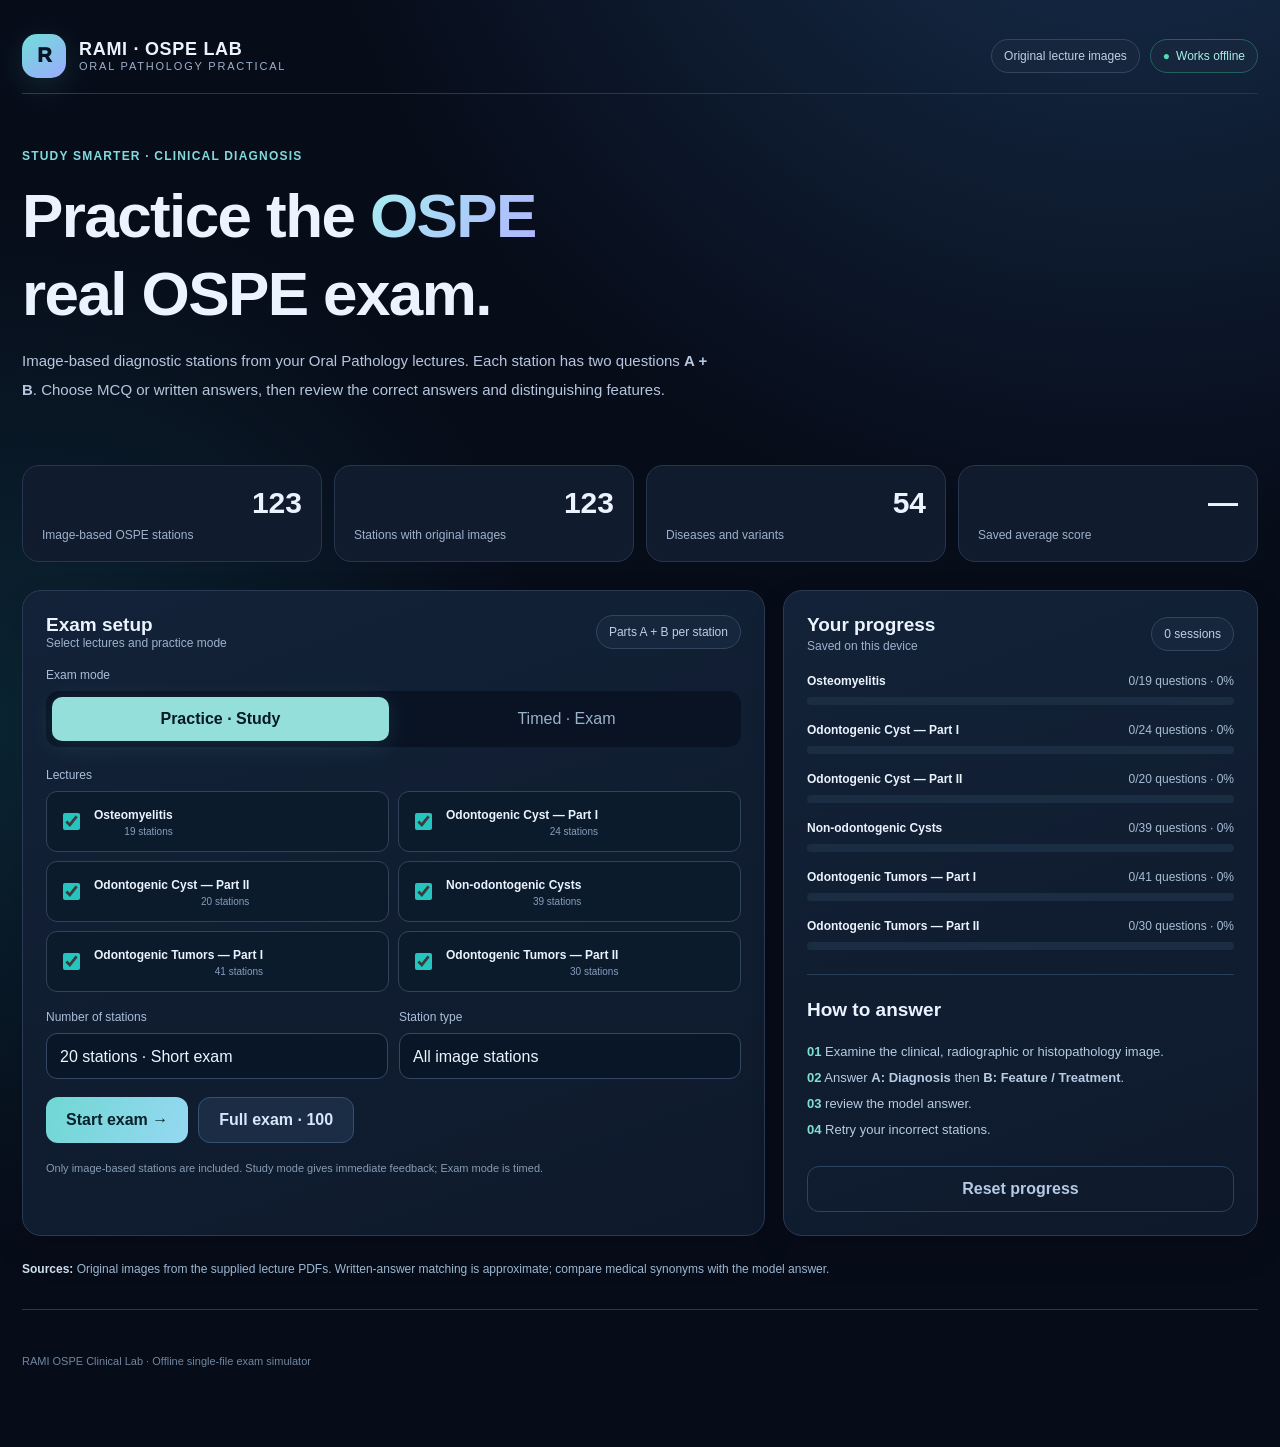
==== commit 26a0b733: "Publish expanded 173 image-based OSPE stations as homepage" ====
--- a/index.html
+++ b/index.html
@@ -16,96 +16,71 @@
 .exam{max-width:1030px;margin:29px auto 0}.examhead{display:flex;align-items:center;justify-content:space-between;gap:12px;margin-bottom:14px;flex-wrap:wrap}.back{border:none;background:transparent;color:#b9c9df;font-size:13px;padding:7px}.exammeta{display:flex;align-items:center;gap:9px;flex-wrap:wrap}.tag{font-size:11px;background:#112842;color:#98b6d7;border:1px solid #34506c;padding:7px 10px;border-radius:50px}.timer{color:#aaf0d9;font-variant-numeric:tabular-nums}.progressline{height:7px;border-radius:9px;background:#1a2c45;overflow:hidden;margin-bottom:19px}.progressline i{display:block;height:100%;background:linear-gradient(90deg,#2cc2b9,#9cacff);transition:width .3s}.stage{background:#111f33;border:1px solid #2a4260;border-radius:24px;overflow:hidden}.stage-top{padding:22px 27px 0;display:flex;align-items:center;justify-content:space-between;gap:10px}.stagenum{color:#9fb4ce;font-size:12px}.qtype{font-size:11px;color:#b0dfdc;padding:8px 12px;border:1px solid #367171;border-radius:20px}.caselabel{padding:19px 27px 0;color:#81c4c7;letter-spacing:1.2px;font-size:11px;font-weight:900;text-align:left;direction:ltr}.casetext{color:#e4ebf7;font-size:clamp(16px,2vw,19px);line-height:1.94;direction:ltr;text-align:left;margin:10px 27px 20px;white-space:pre-wrap;font-family:Georgia,'Times New Roman',serif}.photo{margin:0 27px 21px;background:#060e18;border:1px solid #34506a;border-radius:15px;min-height:210px;display:flex;align-items:center;justify-content:center;position:relative;overflow:hidden}.photo img{display:block;width:100%;height:auto;max-height:440px;object-fit:contain}.photoflag{position:absolute;left:12px;top:12px;background:#061827c9;color:#e4f8fb;font-size:10px;border:1px solid #2d6577;padding:6px 9px;border-radius:50px}.enlarge{position:absolute;right:12px;bottom:12px;border:1px solid #516880;background:#091726dc;color:#fff;border-radius:9px;padding:9px 13px;font-size:12px}.qa{padding:0 27px 23px;display:grid;gap:12px}.qa-row{border:1px solid #334962;background:#0c1829;border-radius:14px;padding:14px}.qa-title{display:flex;align-items:center;gap:10px;margin-bottom:10px;direction:ltr;text-align:left}.letter{font-size:12px;border:1px solid #70adaf;background:#1d3d4c;color:#b4f5f3;border-radius:7px;padding:5px 9px;font-weight:800}.qa-title span:last-child{font-size:14px;color:#e4eefd}.response{width:100%;background:#111f35;border:1px solid #2c4663;border-radius:10px;color:#eff7ff;min-height:47px;padding:12px 13px;direction:ltr;text-align:left;outline:0;font-size:14px}.response:focus{border-color:#70ceca;box-shadow:0 0 0 3px #70ceca19}.response::placeholder{color:#6f8299}.stage-bottom{display:flex;justify-content:space-between;gap:12px;flex-wrap:wrap;align-items:center;border-top:1px solid #263b55;background:#0b192b;padding:17px 27px}.feedback{margin:0 27px 24px;border:1px solid #36576a;background:#102d3a;border-radius:15px;padding:17px}.feedback h3{font-size:15px;color:#8de1d8;margin:0 0 12px}.answerline{margin-top:10px}.answerline small{color:#90a9be;display:block;margin-bottom:6px}.answerline strong{font-size:14px;line-height:1.8;direction:ltr;display:block;text-align:left}.sourceline{color:#89a0ba;font-size:11px;margin-top:12px;direction:ltr;text-align:left}.markrow{display:flex;gap:10px;flex-wrap:wrap;margin-top:13px}.markrow button{min-width:140px;flex:1;border:1px solid #31516b;background:#14283b;color:#d3e5fb;border-radius:10px;padding:11px}.markrow button.active{background:#1b5554;color:#abfff1;border-color:#34b4a5}.markrow button.no.active{background:#572c3f;color:#ffc3d0;border-color:#ca6c8a}.skip-note{font-size:11px;color:#8299b3}.resulttitle{font-size:30px;line-height:1.3;margin-top:0}.summary-big{font-size:48px;font-weight:850;letter-spacing:-2px;color:#8be4d7;direction:ltr;text-align:right}.resultnote{color:#a8bbd1;line-height:1.9;font-size:13px}.reviewlist{display:flex;flex-direction:column;gap:12px;max-height:540px;overflow-y:auto}.reviewitem{background:#0c1829;border:1px solid #2b415c;border-radius:12px;padding:13px;cursor:pointer}.reviewitem:hover{border-color:#668dab}.reviewitem .row1{display:flex;justify-content:space-between;gap:12px;align-items:center;font-size:12px}.reviewitem p{direction:ltr;text-align:left;color:#c0d3e8;font-size:11px;margin:7px 0 0}.reviewitem i{font-style:normal;color:#91ddc6}.overlay{position:fixed;inset:0;z-index:50;background:#050910e8;display:none;align-items:center;justify-content:center;flex-direction:column;padding:22px}.overlay.show{display:flex}.overlay img{max-width:96vw;max-height:83vh;object-fit:contain;border-radius:10px}.overlay button{margin-top:18px}.toast{position:fixed;bottom:22px;left:50%;transform:translateX(-50%);z-index:45;background:#103638;border:1px solid #248c82;padding:12px 18px;border-radius:12px;box-shadow:0 12px 40px #0007;font-size:12px;display:none}.toast.on{display:block}
 @media(max-width:850px){.panels{grid-template-columns:1fr}.stats{grid-template-columns:repeat(2,minmax(0,1fr))}.hero{padding:37px 0 20px}.headright .pill:first-child{display:none}.shell{padding-inline:15px}}@media(max-width:550px){.lecturelist{grid-template-columns:1fr}.top{min-height:67px}.brandtext strong{font-size:15px}.brandtext small{font-size:9px}.pill{font-size:10px}.hero h1{font-size:33px}.card{padding:16px}.stat{padding:15px}.stat .number{font-size:25px}.stage-top{padding:18px 17px 0}.caselabel{padding:17px 17px 0}.casetext{margin:9px 17px 14px;font-size:16px}.photo{margin:0 14px 16px;min-height:150px}.qa{padding:0 14px 17px}.qa-row{padding:12px}.stage-bottom{padding:14px}.feedback{margin:0 14px 16px}.btn{padding:12px 13px;font-size:13px}}
 </style>
-<style>
-.answer-mode{display:flex;gap:10px;flex-wrap:wrap;margin:16px 0;padding:13px;border:1px solid #2d4c64;border-radius:14px;background:#10253b}
-.answer-mode label{display:flex;align-items:center;gap:7px;cursor:pointer;color:#e6f3ff}
-.typed-answer{width:100%;min-height:58px;resize:vertical;padding:13px;background:#081525;color:#f0f7ff;border:1px solid #4a6a83;border-radius:12px;font:inherit;font-size:17px;direction:ltr;text-align:left}
-.typed-answer:focus{outline:2px solid #25c4bf}
-</style>
 </head>
 <body>
 <div class="shell">
-<header class="top"><div class="brand"><div class="logo">R</div><div class="brandtext"><strong dir="ltr">RAMI · OSPE LAB</strong><small dir="ltr">ORAL PATHOLOGY PRACTICAL</small></div></div><div class="headright"><span class="pill">Original lecture images</span><span class="pill"><span style="color:#50dbb6">●</span> Works offline after loading</span></div></header>
-<main id="home"><div class="answer-mode" id="answerModePanel"><strong>Answer format:</strong><label><input type="radio" name="answerMode" value="mcq" checked onchange="setAnswerMode(this.value)"> Multiple choice (MCQ)</label><label><input type="radio" name="answerMode" value="written" onchange="setAnswerMode(this.value)"> Written answers</label></div>
-  <section class="hero"><span class="eyebrow" dir="ltr">STUDY SMARTER · CLINICAL DIAGNOSIS</span><h1>Practice like <em>OSPE</em><br>the real exam.</h1><p> <b>A + B</b> </p></section>
-  <section class="stats"><div class="stat"><span class="number" id="s-all">—</span><span class="label"> OSPE  </span></div><div class="stat"><span class="number" id="s-img">—</span><span class="label"> </span></div><div class="stat"><span class="number" id="s-dx">—</span><span class="label"> </span></div><div class="stat"><span class="number" id="s-score">—</span><span class="label"> </span></div></section>
-  <div class="panels"><section class="card"><div class="card-head"><div><h2>Exam setup</h2><div class="section-sub">Select lectures and question type</div></div><span class="pill">A + B  </span></div>
+<header class="top"><div class="brand"><div class="logo">R</div><div class="brandtext"><strong dir="ltr">RAMI · OSPE LAB</strong><small dir="ltr">ORAL PATHOLOGY PRACTICAL</small></div></div><div class="headright"><span class="pill">Original lecture images</span><span class="pill"><span style="color:#50dbb6">●</span> Works offline</span></div></header>
+<main id="home">
+  <section class="hero"><span class="eyebrow" dir="ltr">STUDY SMARTER · CLINICAL DIAGNOSIS</span><h1>Practice the <em>OSPE</em><br>real OSPE exam.</h1><p>Image-based diagnostic stations from your Oral Pathology lectures. Each station has two questions <b>A + B</b>. Choose MCQ or written answers, then review the correct answers and distinguishing features.</p></section>
+  <section class="stats"><div class="stat"><span class="number" id="s-all">—</span><span class="label">Image-based OSPE stations</span></div><div class="stat"><span class="number" id="s-img">—</span><span class="label">Stations with original images</span></div><div class="stat"><span class="number" id="s-dx">—</span><span class="label">Diseases and variants</span></div><div class="stat"><span class="number" id="s-score">—</span><span class="label">Saved average score</span></div></section>
+  <div class="panels"><section class="card"><div class="card-head"><div><h2>Exam setup</h2><div class="section-sub">Select lectures and practice mode</div></div><span class="pill">Parts A + B per station</span></div>
   <span class="formlabel">Exam mode</span><div class="mode"><button id="studyButton" class="selected" onclick="setMode('study')">Practice · Study</button><button id="examButton" onclick="setMode('exam')">Timed · Exam</button></div>
   <span class="formlabel">Lectures</span><div class="lecturelist" id="lectureList"></div>
-  <div class="controls"><div class="field"><label class="formlabel" for="amount">Number of questions</label><select id="amount" class="select"><option value="10">10  ·  </option><option value="20" selected>20  ·  </option><option value="50">50  ·  </option><option value="100">100  ·  </option><option value="999"> ·  </option></select></div><div class="field"><label class="formlabel" for="kind">Station type</label><select id="kind" class="select"><option value="all"> Cases + Images</option><option value="images">Images only</option><option value="cases">Cases only</option><option value="weak">Previously missed only</option></select></div></div>
-  <div class="actions"><button class="btn primary" id="begin" onclick="begin()">Start exam →</button><button class="btn secondary" onclick="quick100()"> · 100</button></div>
-  <p class="hint"> Case scenarios.  Exam  </p>
-  </section><section class="card"><div class="card-head"><div><h2>Your progress</h2><span class="section-sub"> </span></div><span class="pill" id="historyCount">0  </span></div><div class="breakdown" id="breakdown"></div><hr style="border:0;border-top:1px solid #293e57;margin:24px 0"><div class="card-head"><h2> </h2></div><div class="unit" style="line-height:2;color:#b6cce3;font-size:13px"><div><b style="color:#83dfd4">01</b>  Case  </div><div><b style="color:#83dfd4">02</b>  <b dir="ltr">A: Diagnosis</b>  <b dir="ltr">B: Feature / Treatment</b>.</div><div><b style="color:#83dfd4">03</b>  Reveal answer </div><div><b style="color:#83dfd4">04</b>  </div></div><button class="btn soft" style="margin-top:23px;width:100%" onclick="resetSaved()"> </button></section></div>
-  <p class="notice"><strong> </strong>  Lectures  API </p>
+  <div class="controls"><div class="field"><label class="formlabel" for="amount">Number of stations</label><select id="amount" class="select"><option value="10">10 stations · Quick</option><option value="20" selected>20 stations · Short exam</option><option value="50">50 stations · Long exam</option><option value="100">100 stations · Full exam</option><option value="999">All image stations</option></select></div><div class="field"><label class="formlabel" for="kind">Station type</label><select id="kind" class="select"><option value="all">All image stations</option><option value="images">Images only</option><option value="cases">All image stations</option><option value="weak">Previously missed only</option></select></div></div>
+  <div class="actions"><button class="btn primary" id="begin" onclick="begin()">Start exam →</button><button class="btn secondary" onclick="quick100()">Full exam · 100</button></div>
+  <p class="hint">Only image-based stations are included. Study mode gives immediate feedback; Exam mode is timed.</p>
+  </section><section class="card"><div class="card-head"><div><h2>Your progress</h2><span class="section-sub">Saved on this device</span></div><span class="pill" id="historyCount">0 attempts</span></div><div class="breakdown" id="breakdown"></div><hr style="border:0;border-top:1px solid #293e57;margin:24px 0"><div class="card-head"><h2>How to answer</h2></div><div class="unit" style="line-height:2;color:#b6cce3;font-size:13px"><div><b style="color:#83dfd4">01</b> Examine the clinical, radiographic or histopathology image.</div><div><b style="color:#83dfd4">02</b> Answer <b dir="ltr">A: Diagnosis</b> then <b dir="ltr">B: Feature / Treatment</b>.</div><div><b style="color:#83dfd4">03</b> review the model answer.</div><div><b style="color:#83dfd4">04</b> Retry your incorrect stations.</div></div><button class="btn soft" style="margin-top:23px;width:100%" onclick="resetSaved()">Reset progress</button></section></div>
+  <p class="notice"><strong>Sources:</strong> Original images from the supplied lecture PDFs. Written-answer matching is approximate; compare medical synonyms with the model answer.</p>
 </main>
-<main id="examArea" class="exam hidden"><div class="examhead"><button class="back" onclick="exitExam()">→  </button><div class="exammeta"><span class="tag" id="sessionMode">STUDY</span><span class="tag" id="stationNow">1 / 20</span><span class="tag timer" id="timeLabel">00:00</span></div></div><div class="progressline"><i id="progressBar" style="width:0%"></i></div><section class="stage"><div class="stage-top"><div class="stagenum" id="lectureNow"></div><div class="qtype" id="qType"></div></div><div class="caselabel" id="caseLabel">CASE PRESENTATION</div><p class="casetext" id="caseText"></p><div id="photoFrame" class="photo hidden"><img id="qPhoto" alt="Clinical / radiographic / histopathology source image from uploaded lecture"><span class="photoflag" id="photoType">ORIGINAL IMAGE</span><button class="enlarge" onclick="openFull()">Enlarge image</button></div><div class="qa"><div class="qa-row"><div class="qa-title"><span class="letter">A</span><span>What is the most likely diagnosis?</span></div><div class="mcq" id="optionsA" role="group" aria-label="Choose diagnosis"></div></div><div class="qa-row"><div class="qa-title"><span class="letter">B</span><span id="partB">Name a feature</span></div><div class="mcq" id="optionsB" role="group" aria-label="Choose part B answer"></div></div></div>
-<div class="feedback hidden" id="feedback"><h3 id="feedbackTitle">Station feedback</h3><div class="answerline"><small>Part A — Diagnosis</small><strong id="answerA"></strong><p id="gradingA"></p></div><div class="answerline"><small>Part B — Follow-up</small><strong id="answerB"></strong><p id="gradingB"></p></div><div class="why"><strong>Why this diagnosis? How is it differentiated?</strong><p id="diagnosticReason"></p></div><div class="sourceline" id="answerSource"></div></div>
-<div class="stage-bottom"><span class="skip-note" id="stationState"> =  </span><div class="actions"><button id="skipBtn" class="btn soft" onclick="skipQuestion()">Skip</button><button class="btn primary" id="submitButton" onclick="submitOrNext()">Reveal answer</button></div></div></section></main>
-<main id="results" class="exam hidden"><section class="card" style="margin-top:40px"><span class="eyebrow" dir="ltr">SESSION COMPLETE</span><h1 class="resulttitle">Session complete</h1><div class="stats" style="margin-bottom:15px"><div class="stat"><span id="rscore" class="number">0/0</span><span class="label"> </span></div><div class="stat"><span id="rpercent" class="number">0%</span><span class="label">Result</span></div><div class="stat"><span id="rwrong" class="number">0</span><span class="label"> </span></div><div class="stat"><span id="rtime" class="number">00:00</span><span class="label"> </span></div></div><p class="resultnote"> A  B.  </p><div class="actions" style="margin-bottom:22px"><button class="btn primary" onclick="reviewWrong()"> </button><button class="btn secondary" onclick="goHome()">Back to setup</button><button class="btn soft" onclick="startSame()">Restart exam</button></div><div class="reviewlist" id="reviewList"></div></section></main>
+<main id="examArea" class="exam hidden"><div class="examhead"><button class="back" onclick="exitExam()">← Back to home</button><div class="exammeta"><span class="tag" id="sessionMode">STUDY</span><span class="tag" id="stationNow">1 / 20</span><span class="tag timer" id="timeLabel">00:00</span></div></div><div class="progressline"><i id="progressBar" style="width:0%"></i></div><section class="stage"><div class="stage-top"><div class="stagenum" id="lectureNow"></div><div class="qtype" id="qType"></div></div><div class="caselabel" id="caseLabel">CASE PRESENTATION</div><p class="casetext" id="caseText"></p><div id="photoFrame" class="photo hidden"><img id="qPhoto" alt="Clinical / radiographic / histopathology source image from uploaded lecture"><span class="photoflag" id="photoType">ORIGINAL IMAGE</span><button class="enlarge" onclick="openFull()">Enlarge image</button></div><div class="qa"><div class="qa-row"><div class="qa-title"><span class="letter">A</span><span>What is the diagnosis?</span></div><div class="mcq" id="optionsA" role="group" aria-label="Choose diagnosis"></div></div><div class="qa-row"><div class="qa-title"><span class="letter">B</span><span id="partB">Name a feature</span></div><div class="mcq" id="optionsB" role="group" aria-label="Choose part B answer"></div></div></div>
+<div class="feedback hidden" id="feedback"><h3 id="feedbackTitle">Station feedback</h3><div class="answerline"><small>Part A — Diagnosis</small><strong id="answerA"></strong><p id="gradingA"></p></div><div class="answerline"><small>Part B — Follow-up</small><strong id="answerB"></strong><p id="gradingB"></p></div><div class="why"><strong>Explanation and differential clues</strong><p id="diagnosticReason"></p></div><div class="sourceline" id="answerSource"></div></div>
+<div class="stage-bottom"><span class="skip-note" id="stationState">2 points per station</span><div class="actions"><button id="skipBtn" class="btn soft" onclick="skipQuestion()">Skip</button><button class="btn primary" id="submitButton" onclick="submitOrNext()">Reveal answer</button></div></div></section></main>
+<main id="results" class="exam hidden"><section class="card" style="margin-top:40px"><span class="eyebrow" dir="ltr">SESSION COMPLETE</span><h1 class="resulttitle">Session complete</h1><div class="stats" style="margin-bottom:15px"><div class="stat"><span id="rscore" class="number">0/0</span><span class="label">Station points</span></div><div class="stat"><span id="rpercent" class="number">0%</span><span class="label">Results</span></div><div class="stat"><span id="rwrong" class="number">0</span><span class="label">Stations to review</span></div><div class="stat"><span id="rtime" class="number">00:00</span><span class="label">Session time</span></div></div><p class="resultnote">Results for Parts A and B. Retry missed questions or begin another session.</p><div class="actions" style="margin-bottom:22px"><button class="btn primary" onclick="reviewWrong()">Retry incorrect stations</button><button class="btn secondary" onclick="goHome()">Back to setup</button><button class="btn soft" onclick="startSame()">Restart</button></div><div class="reviewlist" id="reviewList"></div></section></main>
 <footer class="foot"><span dir="ltr">RAMI OSPE Clinical Lab · Offline single-file exam simulator</span></footer></div>
 <div class="overlay" id="lightbox" onclick="closeFull()"><img id="fullImg" alt="Enlarged original histology or radiology photograph"><button class="btn secondary" onclick="closeFull()">Close ×</button></div><div id="toast" class="toast"></div>
-<script id="exam-data" type="application/json">{"meta":{"version":"2.0-auto-grade","diseases":54,"total":224,"imageQuestions":81,"lectures":["Osteomyelitis","Odontogenic Cyst — Part I","Odontogenic Cyst — Part II","Non-odontogenic Cysts","Odontogenic Tumors — Part I","Odontogenic Tumors — Part II"],"feedback":"Immediate MCQ correction for parts A and B with diagnostic reasoning"},"questions":[{"id":"Q001","d":"acute_om","diagnosis":"Acute Suppurative Osteomyelitis","lecture":1,"group":"Suppurative Osteomyelitis","kind":"Case History","case":"A patient reports rapidly worsening mandibular pain following a dental infection. The affected teeth are sore and mobile. Fever, regional lymphadenopathy and lower-lip paresthesia are present, but the first radiograph is surprisingly inconclusive.","askA":"What is the most likely diagnosis?","askB":"Why may the initial radiograph be unremarkable?","ansA":"Acute Suppurative Osteomyelitis","ansB":"Bone changes generally become radiographically visible only after 1–2 weeks.","img":"","imgType":"","source":"Osteomyelitis Practicals pp.3–7","optsA":["Chronic Focal Sclerosing Osteomyelitis (Condensing Osteitis)","Chronic Suppurative Osteomyelitis","Cellulitis (Phlegmon)","Acute Suppurative Osteomyelitis"],"optsB":["CT, MRI or MR angiography.","Onion-skin appearance (duplication of cortical layers).","Cotton-wool appearance: diffuse, patchy sclerosis.","Bone changes generally become radiographically visible only after 1–2 weeks."],"clue":"Key diagnostic findings: Bone changes generally become radiographically visible only after 1–2 weeks. Compare with Chronic Suppurative Osteomyelitis.","contrast":"Chronic Suppurative Osteomyelitis"},{"id":"Q002","d":"acute_om","diagnosis":"Acute Suppurative Osteomyelitis","lecture":1,"group":"Suppurative Osteomyelitis","kind":"Case + Histology","case":"A patient with deep odontogenic sepsis develops trismus, high white blood cell count and purulent gingival discharge. Two weeks later, imaging reveals widespread ill-defined lytic areas and loss of normal trabecular definition.","askA":"What is the most likely diagnosis?","askB":"State the management principles.","ansA":"Acute Suppurative Osteomyelitis","ansB":"Drainage, antibiotics, removal of the infectious source and debridement; remove large sequestra if necessary.","img":"","imgType":"","source":"Osteomyelitis Practicals pp.3–7","optsA":["Chronic Focal Sclerosing Osteomyelitis (Condensing Osteitis)","Chronic Suppurative Osteomyelitis","Acute Suppurative Osteomyelitis","Cellulitis (Phlegmon)"],"optsB":["Endodontic treatment or extraction of the affected tooth; the sclerosis may persist as a bone scar.","Drainage, antibiotics, removal of the infectious source and debridement; remove large sequestra if necessary.","Remove sequestra, give prolonged antibiotics as appropriate and treat the underlying dental source.","Broad-spectrum antibiotics with anaerobic coverage, and elimination of the infection source."],"clue":"Key diagnostic findings: Drainage, antibiotics, removal of the infectious source and debridement; remove large sequestra if necessary. Compare with Chronic Suppurative Osteomyelitis.","contrast":"Chronic Suppurative Osteomyelitis"},{"id":"Q003","d":"acute_om","diagnosis":"Acute Suppurative Osteomyelitis","lecture":1,"group":"Suppurative Osteomyelitis","kind":"Image OSPE","case":"IMAGE STATION. Inspect the original clinical / radiographic image from your uploaded lecture. Identify the most likely diagnosis from the visual findings and answer Part B.","askA":"What is the most likely diagnosis?","askB":"State the management principles.","ansA":"Acute Suppurative Osteomyelitis","ansB":"Drainage, antibiotics, removal of the infectious source and debridement; remove large sequestra if necessary.","img":"osteo_acute_rad.webp","imgType":"Radiographic","source":"Osteomyelitis Practicals pp.3–7","optsA":["Cellulitis (Phlegmon)","Chronic Focal Sclerosing Osteomyelitis (Condensing Osteitis)","Chronic Suppurative Osteomyelitis","Acute Suppurative Osteomyelitis"],"optsB":["Broad-spectrum antibiotics with anaerobic coverage, and elimination of the infection source.","Drainage, antibiotics, removal of the infectious source and debridement; remove large sequestra if necessary.","Remove sequestra, give prolonged antibiotics as appropriate and treat the underlying dental source.","Endodontic treatment or extraction of the affected tooth; the sclerosis may persist as a bone scar."],"clue":"Key diagnostic findings: Drainage, antibiotics, removal of the infectious source and debridement; remove large sequestra if necessary. Compare with Chronic Suppurative Osteomyelitis.","contrast":"Chronic Suppurative Osteomyelitis"},{"id":"Q004","d":"acute_om","diagnosis":"Acute Suppurative Osteomyelitis","lecture":1,"group":"Suppurative Osteomyelitis","kind":"Image OSPE","case":"IMAGE STATION. Inspect the original clinical / radiographic image from your uploaded lecture. Identify the most likely diagnosis from the visual findings and answer Part B.","askA":"What is the most likely diagnosis?","askB":"Why may the initial radiograph be unremarkable?","ansA":"Acute Suppurative Osteomyelitis","ansB":"Bone changes generally become radiographically visible only after 1–2 weeks.","img":"osteo_acute_hist.webp","imgType":"Histopathology","source":"Osteomyelitis Practicals pp.3–7","optsA":["Chronic Focal Sclerosing Osteomyelitis (Condensing Osteitis)","Cellulitis (Phlegmon)","Acute Suppurative Osteomyelitis","Chronic Suppurative Osteomyelitis"],"optsB":["Onion-skin appearance (duplication of cortical layers).","Cotton-wool appearance: diffuse, patchy sclerosis.","Bone changes generally become radiographically visible only after 1–2 weeks.","CT, MRI or MR angiography."],"clue":"Key diagnostic findings: Bone changes generally become radiographically visible only after 1–2 weeks. Compare with Chronic Suppurative Osteomyelitis.","contrast":"Chronic Suppurative Osteomyelitis"},{"id":"Q005","d":"acute_om","diagnosis":"Acute Suppurative Osteomyelitis","lecture":1,"group":"Suppurative Osteomyelitis","kind":"Integrated OSPE","case":"High-yield integrated OSPE: A patient reports rapidly worsening mandibular pain following a dental infection. The affected teeth are sore and mobile. Fever, regional lymphadenopathy and lower-lip paresthesia are present, but the first radiograph is surprisingly inconclusive. Later, the examiner correlates the lesion with the characteristic radiographic or microscopic pattern described in the teaching slides.","askA":"What is the most likely diagnosis?","askB":"State the management principles.","ansA":"Acute Suppurative Osteomyelitis","ansB":"Drainage, antibiotics, removal of the infectious source and debridement; remove large sequestra if necessary.","img":"","imgType":"","source":"Osteomyelitis Practicals pp.3–7","optsA":["Chronic Suppurative Osteomyelitis","Cellulitis (Phlegmon)","Chronic Focal Sclerosing Osteomyelitis (Condensing Osteitis)","Acute Suppurative Osteomyelitis"],"optsB":["Drainage, antibiotics, removal of the infectious source and debridement; remove large sequestra if necessary.","Endodontic treatment or extraction of the affected tooth; the sclerosis may persist as a bone scar.","Broad-spectrum antibiotics with anaerobic coverage, and elimination of the infection source.","Remove sequestra, give prolonged antibiotics as appropriate and treat the underlying dental source."],"clue":"Key diagnostic findings: Drainage, antibiotics, removal of the infectious source and debridement; remove large sequestra if necessary. Compare with Chronic Suppurative Osteomyelitis.","contrast":"Chronic Suppurative Osteomyelitis"},{"id":"Q006","d":"chronic_supp_om","diagnosis":"Chronic Suppurative Osteomyelitis","lecture":1,"group":"Suppurative Osteomyelitis","kind":"Case History","case":"After a prolonged dental infection, a patient develops low-grade aching discomfort and a persistent draining sinus on the oral mucosa. The teeth are not particularly loose, and fever is minimal.","askA":"What is the most likely diagnosis?","askB":"What is a characteristic clinical sign?","ansA":"Chronic Suppurative Osteomyelitis","ansB":"A fistulous tract with pus drainage, often with recurrent acute exacerbations.","img":"","imgType":"","source":"Osteomyelitis Practicals pp.8,23","optsA":["Acute Suppurative Osteomyelitis","Chronic Suppurative Osteomyelitis","Chronic Osteomyelitis with Proliferative Periostitis (Garré)","Chronic Diffuse Sclerosing Osteomyelitis"],"optsB":["13–60%, related partly to fragile lining and daughter cysts.","Spontaneous regression within a few weeks.","Blue to dark red swelling (eruption hematoma).","A fistulous tract with pus drainage, often with recurrent acute exacerbations."],"clue":"Key diagnostic findings: A fistulous tract with pus drainage, often with recurrent acute exacerbations. Compare with Acute Suppurative Osteomyelitis.","contrast":"Acute Suppurative Osteomyelitis"},{"id":"Q007","d":"chronic_supp_om","diagnosis":"Chronic Suppurative Osteomyelitis","lecture":1,"group":"Suppurative Osteomyelitis","kind":"Case + Histology","case":"A previously treated acute jawbone infection repeatedly flares up. Radiographs reveal a mixture of destructive and sclerotic regions containing pieces of devitalized bone.","askA":"What is the most likely diagnosis?","askB":"What treatment is indicated?","ansA":"Chronic Suppurative Osteomyelitis","ansB":"Remove sequestra, give prolonged antibiotics as appropriate and treat the underlying dental source.","img":"","imgType":"","source":"Osteomyelitis Practicals pp.8,23","optsA":["Chronic Suppurative Osteomyelitis","Chronic Diffuse Sclerosing Osteomyelitis","Chronic Osteomyelitis with Proliferative Periostitis (Garré)","Acute Suppurative Osteomyelitis"],"optsB":["Drainage, antibiotics, removal of the infectious source and debridement; remove large sequestra if necessary.","Endodontic treatment or extraction of the affected tooth; the sclerosis may persist as a bone scar.","Broad-spectrum antibiotics with anaerobic coverage, and elimination of the infection source.","Remove sequestra, give prolonged antibiotics as appropriate and treat the underlying dental source."],"clue":"Key diagnostic findings: Remove sequestra, give prolonged antibiotics as appropriate and treat the underlying dental source. Compare with Acute Suppurative Osteomyelitis.","contrast":"Acute Suppurative Osteomyelitis"},{"id":"Q008","d":"chronic_supp_om","diagnosis":"Chronic Suppurative Osteomyelitis","lecture":1,"group":"Suppurative Osteomyelitis","kind":"Focused OSPE","case":"Focused station: A previously treated acute jawbone infection repeatedly flares up. Radiographs reveal a mixture of destructive and sclerotic regions containing pieces of devitalized bone. The examiner asks for a clinico-pathologic identification and one key distinguishing characteristic.","askA":"What is the most likely diagnosis?","askB":"What is a characteristic clinical sign?","ansA":"Chronic Suppurative Osteomyelitis","ansB":"A fistulous tract with pus drainage, often with recurrent acute exacerbations.","img":"","imgType":"","source":"Osteomyelitis Practicals pp.8,23","optsA":["Chronic Osteomyelitis with Proliferative Periostitis (Garré)","Chronic Diffuse Sclerosing Osteomyelitis","Acute Suppurative Osteomyelitis","Chronic Suppurative Osteomyelitis"],"optsB":["Blue to dark red swelling (eruption hematoma).","A fistulous tract with pus drainage, often with recurrent acute exacerbations.","13–60%, related partly to fragile lining and daughter cysts.","Spontaneous regression within a few weeks."],"clue":"Key diagnostic findings: A fistulous tract with pus drainage, often with recurrent acute exacerbations. Compare with Acute Suppurative Osteomyelitis.","contrast":"Acute Suppurative Osteomyelitis"},{"id":"Q009","d":"condensing","diagnosis":"Chronic Focal Sclerosing Osteomyelitis (Condensing Osteitis)","lecture":1,"group":"Nonsuppurative Osteomyelitis","kind":"Case History","case":"A teenager has a deeply carious mandibular first molar with intermittent mild aching. A periapical film shows a dense localized radiopacity around the apex, with the root outline and lamina dura still recognizable.","askA":"What is the most likely diagnosis?","askB":"What differentiates this lesion from cementoblastoma?","ansA":"Chronic Focal Sclerosing Osteomyelitis (Condensing Osteitis)","ansB":"The root outline remains visible and is not fused to the radiopaque mass.","img":"","imgType":"","source":"Osteomyelitis Practicals pp.9–12","optsA":["Chronic Focal Sclerosing Osteomyelitis (Condensing Osteitis)","Cementoblastoma (True Cementoma)","Radicular (Periapical) Cyst","Chronic Diffuse Sclerosing Osteomyelitis"],"optsB":["The root outline remains visible and is not fused to the radiopaque mass.","The opaque mass is fused to the root, obscuring the root outline; the tooth often remains vital.","It surrounds the crown and attaches at the CEJ; AOT may extend down the root beyond the CEJ.","Diffuse, non-localized inflammatory swelling rather than a circumscribed pus collection."],"clue":"Key diagnostic findings: The root outline remains visible and is not fused to the radiopaque mass. Compare with Cementoblastoma (True Cementoma).","contrast":"Cementoblastoma (True Cementoma)"},{"id":"Q010","d":"condensing","diagnosis":"Chronic Focal Sclerosing Osteomyelitis (Condensing Osteitis)","lecture":1,"group":"Nonsuppurative Osteomyelitis","kind":"Case + Histology","case":"A young adult has low-grade pulpal infection. X-ray shows reactive periapical sclerosis rather than bone destruction; the periodontal ligament space is widened while the root outline remains intact.","askA":"What is the most likely diagnosis?","askB":"What is the management?","ansA":"Chronic Focal Sclerosing Osteomyelitis (Condensing Osteitis)","ansB":"Endodontic treatment or extraction of the affected tooth; the sclerosis may persist as a bone scar.","img":"","imgType":"","source":"Osteomyelitis Practicals pp.9–12","optsA":["Chronic Focal Sclerosing Osteomyelitis (Condensing Osteitis)","Radicular (Periapical) Cyst","Chronic Diffuse Sclerosing Osteomyelitis","Cementoblastoma (True Cementoma)"],"optsB":["Extraction of the involved tooth together with the attached calcified mass.","Drainage, antibiotics, removal of the infectious source and debridement; remove large sequestra if necessary.","Remove sequestra, give prolonged antibiotics as appropriate and treat the underlying dental source.","Endodontic treatment or extraction of the affected tooth; the sclerosis may persist as a bone scar."],"clue":"Key diagnostic findings: Endodontic treatment or extraction of the affected tooth; the sclerosis may persist as a bone scar. Compare with Cementoblastoma (True Cementoma).","contrast":"Cementoblastoma (True Cementoma)"},{"id":"Q011","d":"condensing","diagnosis":"Chronic Focal Sclerosing Osteomyelitis (Condensing Osteitis)","lecture":1,"group":"Nonsuppurative Osteomyelitis","kind":"Image OSPE","case":"IMAGE STATION. Inspect the original clinical / radiographic image from your uploaded lecture. Identify the most likely diagnosis from the visual findings and answer Part B.","askA":"What is the most likely diagnosis?","askB":"What is the management?","ansA":"Chronic Focal Sclerosing Osteomyelitis (Condensing Osteitis)","ansB":"Endodontic treatment or extraction of the affected tooth; the sclerosis may persist as a bone scar.","img":"osteo_11_0.webp","imgType":"Histopathology","source":"Osteomyelitis Practicals pp.9–12","optsA":["Chronic Diffuse Sclerosing Osteomyelitis","Chronic Focal Sclerosing Osteomyelitis (Condensing Osteitis)","Radicular (Periapical) Cyst","Cementoblastoma (True Cementoma)"],"optsB":["Drainage, antibiotics, removal of the infectious source and debridement; remove large sequestra if necessary.","Extraction of the involved tooth together with the attached calcified mass.","Remove sequestra, give prolonged antibiotics as appropriate and treat the underlying dental source.","Endodontic treatment or extraction of the affected tooth; the sclerosis may persist as a bone scar."],"clue":"Key diagnostic findings: Endodontic treatment or extraction of the affected tooth; the sclerosis may persist as a bone scar. Compare with Cementoblastoma (True Cementoma).","contrast":"Cementoblastoma (True Cementoma)"},{"id":"Q012","d":"condensing","diagnosis":"Chronic Focal Sclerosing Osteomyelitis (Condensing Osteitis)","lecture":1,"group":"Nonsuppurative Osteomyelitis","kind":"Integrated OSPE","case":"High-yield integrated OSPE: A teenager has a deeply carious mandibular first molar with intermittent mild aching. A periapical film shows a dense localized radiopacity around the apex, with the root outline and lamina dura still recognizable. Later, the examiner correlates the lesion with the characteristic radiographic or microscopic pattern described in the teaching slides.","askA":"What is the most likely diagnosis?","askB":"What is the management?","ansA":"Chronic Focal Sclerosing Osteomyelitis (Condensing Osteitis)","ansB":"Endodontic treatment or extraction of the affected tooth; the sclerosis may persist as a bone scar.","img":"","imgType":"","source":"Osteomyelitis Practicals pp.9–12","optsA":["Cementoblastoma (True Cementoma)","Radicular (Periapical) Cyst","Chronic Focal Sclerosing Osteomyelitis (Condensing Osteitis)","Chronic Diffuse Sclerosing Osteomyelitis"],"optsB":["Remove sequestra, give prolonged antibiotics as appropriate and treat the underlying dental source.","Endodontic treatment or extraction of the affected tooth; the sclerosis may persist as a bone scar.","Extraction of the involved tooth together with the attached calcified mass.","Drainage, antibiotics, removal of the infectious source and debridement; remove large sequestra if necessary."],"clue":"Key diagnostic findings: Endodontic treatment or extraction of the affected tooth; the sclerosis may persist as a bone scar. Compare with Cementoblastoma (True Cementoma).","contrast":"Cementoblastoma (True Cementoma)"},{"id":"Q013","d":"diffuse_scl","diagnosis":"Chronic Diffuse Sclerosing Osteomyelitis","lecture":1,"group":"Nonsuppurative Osteomyelitis","kind":"Case History","case":"An older partially edentulous patient complains of periodic vague jaw discomfort and an unpleasant taste. A panoramic radiograph shows broad patchy sclerosis with indistinct boundaries instead of a solitary periapical opacity.","askA":"What is the most likely diagnosis?","askB":"Name the radiographic pattern.","ansA":"Chronic Diffuse Sclerosing Osteomyelitis","ansB":"Cotton-wool appearance: diffuse, patchy sclerosis.","img":"","imgType":"","source":"Osteomyelitis Practicals pp.13–17","optsA":["Desmoplastic Ameloblastoma","Chronic Diffuse Sclerosing Osteomyelitis","Chronic Osteomyelitis with Proliferative Periostitis (Garré)","Chronic Focal Sclerosing Osteomyelitis (Condensing Osteitis)"],"optsB":["Bone changes generally become radiographically visible only after 1–2 weeks.","Onion-skin appearance (duplication of cortical layers).","Anterior jaws with mixed radiolucent/radiopaque appearance.","Cotton-wool appearance: diffuse, patchy sclerosis."],"clue":"Key diagnostic findings: Cotton-wool appearance: diffuse, patchy sclerosis. Compare with Chronic Focal Sclerosing Osteomyelitis (Condensing Osteitis).","contrast":"Chronic Focal Sclerosing Osteomyelitis (Condensing Osteitis)"},{"id":"Q014","d":"diffuse_scl","diagnosis":"Chronic Diffuse Sclerosing Osteomyelitis","lecture":1,"group":"Nonsuppurative Osteomyelitis","kind":"Case + Histology","case":"A chronic low-grade periodontal infection is associated with extensive bilateral radiopaque changes in jawbone, described on the radiology report as resembling fluffy tufts of cotton.","askA":"What is the most likely diagnosis?","askB":"Name a characteristic histopathologic pattern.","ansA":"Chronic Diffuse Sclerosing Osteomyelitis","ansB":"Mosaic pattern of dense bone with resorption and repair.","img":"","imgType":"","source":"Osteomyelitis Practicals pp.13–17","optsA":["Chronic Diffuse Sclerosing Osteomyelitis","Chronic Focal Sclerosing Osteomyelitis (Condensing Osteitis)","Desmoplastic Ameloblastoma","Chronic Osteomyelitis with Proliferative Periostitis (Garré)"],"optsB":["Mosaic pattern of dense bone with resorption and repair.","Markedly dense, collagenized (desmoplastic) stroma compressing epithelial islands.","Mandible, especially the premolar–molar region in children and young adults.","Cemento-enamel junction (CEJ) of the impacted tooth."],"clue":"Key diagnostic findings: Mosaic pattern of dense bone with resorption and repair. Compare with Chronic Focal Sclerosing Osteomyelitis (Condensing Osteitis).","contrast":"Chronic Focal Sclerosing Osteomyelitis (Condensing Osteitis)"},{"id":"Q015","d":"diffuse_scl","diagnosis":"Chronic Diffuse Sclerosing Osteomyelitis","lecture":1,"group":"Nonsuppurative Osteomyelitis","kind":"Image OSPE","case":"IMAGE STATION. Inspect the original clinical / radiographic image from your uploaded lecture. Identify the most likely diagnosis from the visual findings and answer Part B.","askA":"What is the most likely diagnosis?","askB":"Name a characteristic histopathologic pattern.","ansA":"Chronic Diffuse Sclerosing Osteomyelitis","ansB":"Mosaic pattern of dense bone with resorption and repair.","img":"osteo_15_0.webp","imgType":"Radiographic","source":"Osteomyelitis Practicals pp.13–17","optsA":["Chronic Diffuse Sclerosing Osteomyelitis","Chronic Osteomyelitis with Proliferative Periostitis (Garré)","Chronic Focal Sclerosing Osteomyelitis (Condensing Osteitis)","Desmoplastic Ameloblastoma"],"optsB":["Mandible, especially the premolar–molar region in children and young adults.","Cemento-enamel junction (CEJ) of the impacted tooth.","Markedly dense, collagenized (desmoplastic) stroma compressing epithelial islands.","Mosaic pattern of dense bone with resorption and repair."],"clue":"Key diagnostic findings: Mosaic pattern of dense bone with resorption and repair. Compare with Chronic Focal Sclerosing Osteomyelitis (Condensing Osteitis).","contrast":"Chronic Focal Sclerosing Osteomyelitis (Condensing Osteitis)"},{"id":"Q016","d":"diffuse_scl","diagnosis":"Chronic Diffuse Sclerosing Osteomyelitis","lecture":1,"group":"Nonsuppurative Osteomyelitis","kind":"Image OSPE","case":"IMAGE STATION. Inspect the original clinical / radiographic image from your uploaded lecture. Identify the most likely diagnosis from the visual findings and answer Part B.","askA":"What is the most likely diagnosis?","askB":"Name the radiographic pattern.","ansA":"Chronic Diffuse Sclerosing Osteomyelitis","ansB":"Cotton-wool appearance: diffuse, patchy sclerosis.","img":"osteo_16_0.webp","imgType":"Histopathology","source":"Osteomyelitis Practicals pp.13–17","optsA":["Chronic Focal Sclerosing Osteomyelitis (Condensing Osteitis)","Chronic Osteomyelitis with Proliferative Periostitis (Garré)","Desmoplastic Ameloblastoma","Chronic Diffuse Sclerosing Osteomyelitis"],"optsB":["Cotton-wool appearance: diffuse, patchy sclerosis.","Onion-skin appearance (duplication of cortical layers).","Bone changes generally become radiographically visible only after 1–2 weeks.","Anterior jaws with mixed radiolucent/radiopaque appearance."],"clue":"Key diagnostic findings: Cotton-wool appearance: diffuse, patchy sclerosis. Compare with Chronic Focal Sclerosing Osteomyelitis (Condensing Osteitis).","contrast":"Chronic Focal Sclerosing Osteomyelitis (Condensing Osteitis)"},{"id":"Q017","d":"diffuse_scl","diagnosis":"Chronic Diffuse Sclerosing Osteomyelitis","lecture":1,"group":"Nonsuppurative Osteomyelitis","kind":"Integrated OSPE","case":"High-yield integrated OSPE: An older partially edentulous patient complains of periodic vague jaw discomfort and an unpleasant taste. A panoramic radiograph shows broad patchy sclerosis with indistinct boundaries instead of a solitary periapical opacity. Later, the examiner correlates the lesion with the characteristic radiographic or microscopic pattern described in the teaching slides.","askA":"What is the most likely diagnosis?","askB":"Name a characteristic histopathologic pattern.","ansA":"Chronic Diffuse Sclerosing Osteomyelitis","ansB":"Mosaic pattern of dense bone with resorption and repair.","img":"","imgType":"","source":"Osteomyelitis Practicals pp.13–17","optsA":["Chronic Focal Sclerosing Osteomyelitis (Condensing Osteitis)","Chronic Diffuse Sclerosing Osteomyelitis","Desmoplastic Ameloblastoma","Chronic Osteomyelitis with Proliferative Periostitis (Garré)"],"optsB":["Cemento-enamel junction (CEJ) of the impacted tooth.","Mandible, especially the premolar–molar region in children and young adults.","Markedly dense, collagenized (desmoplastic) stroma compressing epithelial islands.","Mosaic pattern of dense bone with resorption and repair."],"clue":"Key diagnostic findings: Mosaic pattern of dense bone with resorption and repair. Compare with Chronic Focal Sclerosing Osteomyelitis (Condensing Osteitis).","contrast":"Chronic Focal Sclerosing Osteomyelitis (Condensing Osteitis)"},{"id":"Q018","d":"garre","diagnosis":"Chronic Osteomyelitis with Proliferative Periostitis (Garré)","lecture":1,"group":"Nonsuppurative Osteomyelitis","kind":"Case History","case":"An adolescent develops a firm swelling along the outer mandibular cortex near carious posterior teeth. The swelling has persisted for weeks and is associated with mild toothache, without major systemic illness.","askA":"What is the most likely diagnosis?","askB":"Name the characteristic radiographic appearance.","ansA":"Chronic Osteomyelitis with Proliferative Periostitis (Garré)","ansB":"Onion-skin appearance (duplication of cortical layers).","img":"","imgType":"","source":"Osteomyelitis Practicals pp.18–21","optsA":["Acute Suppurative Osteomyelitis","Chronic Osteomyelitis with Proliferative Periostitis (Garré)","Chronic Diffuse Sclerosing Osteomyelitis","Chronic Focal Sclerosing Osteomyelitis (Condensing Osteitis)"],"optsB":["CT, MRI or MR angiography.","Cotton-wool appearance: diffuse, patchy sclerosis.","Bone changes generally become radiographically visible only after 1–2 weeks.","Onion-skin appearance (duplication of cortical layers)."],"clue":"Key diagnostic findings: Onion-skin appearance (duplication of cortical layers). Compare with Chronic Diffuse Sclerosing Osteomyelitis.","contrast":"Chronic Diffuse Sclerosing Osteomyelitis"},{"id":"Q019","d":"garre","diagnosis":"Chronic Osteomyelitis with Proliferative Periostitis (Garré)","lecture":1,"group":"Nonsuppurative Osteomyelitis","kind":"Case + Histology","case":"An occlusal jaw radiograph in a young patient shows repeated layers of newly deposited reactive bone parallel to the cortical surface near a molar infection.","askA":"What is the most likely diagnosis?","askB":"Where is it most common?","ansA":"Chronic Osteomyelitis with Proliferative Periostitis (Garré)","ansB":"Mandible, especially the premolar–molar region in children and young adults.","img":"","imgType":"","source":"Osteomyelitis Practicals pp.18–21","optsA":["Chronic Diffuse Sclerosing Osteomyelitis","Acute Suppurative Osteomyelitis","Chronic Focal Sclerosing Osteomyelitis (Condensing Osteitis)","Chronic Osteomyelitis with Proliferative Periostitis (Garré)"],"optsB":["Cemento-enamel junction (CEJ) of the impacted tooth.","Mandible, especially the premolar–molar region in children and young adults.","Mosaic pattern of dense bone with resorption and repair.","Palisaded basal cells (picket-fence/tombstone pattern) and corrugated parakeratin."],"clue":"Key diagnostic findings: Mandible, especially the premolar–molar region in children and young adults. Compare with Chronic Diffuse Sclerosing Osteomyelitis.","contrast":"Chronic Diffuse Sclerosing Osteomyelitis"},{"id":"Q020","d":"garre","diagnosis":"Chronic Osteomyelitis with Proliferative Periostitis (Garré)","lecture":1,"group":"Nonsuppurative Osteomyelitis","kind":"Image OSPE","case":"IMAGE STATION. Inspect the original clinical / radiographic image from your uploaded lecture. Identify the most likely diagnosis from the visual findings and answer Part B.","askA":"What is the most likely diagnosis?","askB":"Where is it most common?","ansA":"Chronic Osteomyelitis with Proliferative Periostitis (Garré)","ansB":"Mandible, especially the premolar–molar region in children and young adults.","img":"osteo_garre_rad.webp","imgType":"Radiographic","source":"Osteomyelitis Practicals pp.18–21","optsA":["Chronic Diffuse Sclerosing Osteomyelitis","Chronic Osteomyelitis with Proliferative Periostitis (Garré)","Chronic Focal Sclerosing Osteomyelitis (Condensing Osteitis)","Acute Suppurative Osteomyelitis"],"optsB":["Mosaic pattern of dense bone with resorption and repair.","Cemento-enamel junction (CEJ) of the impacted tooth.","Palisaded basal cells (picket-fence/tombstone pattern) and corrugated parakeratin.","Mandible, especially the premolar–molar region in children and young adults."],"clue":"Key diagnostic findings: Mandible, especially the premolar–molar region in children and young adults. Compare with Chronic Diffuse Sclerosing Osteomyelitis.","contrast":"Chronic Diffuse Sclerosing Osteomyelitis"},{"id":"Q021","d":"garre","diagnosis":"Chronic Osteomyelitis with Proliferative Periostitis (Garré)","lecture":1,"group":"Nonsuppurative Osteomyelitis","kind":"Image OSPE","case":"IMAGE STATION. Inspect the original histopathology image from your uploaded lecture. Identify the most likely diagnosis from the visual findings and answer Part B.","askA":"What is the most likely diagnosis?","askB":"Name the characteristic radiographic appearance.","ansA":"Chronic Osteomyelitis with Proliferative Periostitis (Garré)","ansB":"Onion-skin appearance (duplication of cortical layers).","img":"osteo_22_0.webp","imgType":"Histopathology","source":"Osteomyelitis Practicals pp.18–21","optsA":["Acute Suppurative Osteomyelitis","Chronic Diffuse Sclerosing Osteomyelitis","Chronic Osteomyelitis with Proliferative Periostitis (Garré)","Chronic Focal Sclerosing Osteomyelitis (Condensing Osteitis)"],"optsB":["Cotton-wool appearance: diffuse, patchy sclerosis.","Bone changes generally become radiographically visible only after 1–2 weeks.","Onion-skin appearance (duplication of cortical layers).","CT, MRI or MR angiography."],"clue":"Key diagnostic findings: Onion-skin appearance (duplication of cortical layers). Compare with Chronic Diffuse Sclerosing Osteomyelitis.","contrast":"Chronic Diffuse Sclerosing Osteomyelitis"},{"id":"Q022","d":"garre","diagnosis":"Chronic Osteomyelitis with Proliferative Periostitis (Garré)","lecture":1,"group":"Nonsuppurative Osteomyelitis","kind":"Integrated OSPE","case":"High-yield integrated OSPE: An adolescent develops a firm swelling along the outer mandibular cortex near carious posterior teeth. The swelling has persisted for weeks and is associated with mild toothache, without major systemic illness. Later, the examiner correlates the lesion with the characteristic radiographic or microscopic pattern described in the teaching slides.","askA":"What is the most likely diagnosis?","askB":"Where is it most common?","ansA":"Chronic Osteomyelitis with Proliferative Periostitis (Garré)","ansB":"Mandible, especially the premolar–molar region in children and young adults.","img":"","imgType":"","source":"Osteomyelitis Practicals pp.18–21","optsA":["Chronic Osteomyelitis with Proliferative Periostitis (Garré)","Chronic Focal Sclerosing Osteomyelitis (Condensing Osteitis)","Chronic Diffuse Sclerosing Osteomyelitis","Acute Suppurative Osteomyelitis"],"optsB":["Palisaded basal cells (picket-fence/tombstone pattern) and corrugated parakeratin.","Mosaic pattern of dense bone with resorption and repair.","Mandible, especially the premolar–molar region in children and young adults.","Cemento-enamel junction (CEJ) of the impacted tooth."],"clue":"Key diagnostic findings: Mandible, especially the premolar–molar region in children and young adults. Compare with Chronic Diffuse Sclerosing Osteomyelitis.","contrast":"Chronic Diffuse Sclerosing Osteomyelitis"},{"id":"Q023","d":"cellulitis","diagnosis":"Cellulitis (Phlegmon)","lecture":1,"group":"Dentoalveolar Infection","kind":"Case History","case":"After an untreated dental infection, a patient develops a diffuse, firm, hot facial swelling without a localized fluctuant pus cavity. The facial skin acquires an orange-peel texture, with fever and difficulty opening the mouth.","askA":"What is the most likely diagnosis?","askB":"What is the hallmark that distinguishes it from a localized abscess?","ansA":"Cellulitis (Phlegmon)","ansB":"Diffuse, non-localized inflammatory swelling rather than a circumscribed pus collection.","img":"","imgType":"","source":"Osteomyelitis Practicals pp.24–25","optsA":["Chronic Suppurative Osteomyelitis","Cellulitis (Phlegmon)","Ludwig’s Angina","Acute Suppurative Osteomyelitis"],"optsB":["It surrounds the crown and attaches at the CEJ; AOT may extend down the root beyond the CEJ.","The root outline remains visible and is not fused to the radiopaque mass.","Diffuse, non-localized inflammatory swelling rather than a circumscribed pus collection.","The affected tooth is non-vital."],"clue":"Key diagnostic findings: Diffuse, non-localized inflammatory swelling rather than a circumscribed pus collection. Compare with Ludwig’s Angina.","contrast":"Ludwig’s Angina"},{"id":"Q024","d":"cellulitis","diagnosis":"Cellulitis (Phlegmon)","lecture":1,"group":"Dentoalveolar Infection","kind":"Case + Histology","case":"An infection spreads between the facial fascial planes. On examination the soft tissue swelling is poorly demarcated and brawny, and histology shows diffuse neutrophils separating connective tissue bundles.","askA":"What is the most likely diagnosis?","askB":"What management is recommended?","ansA":"Cellulitis (Phlegmon)","ansB":"Broad-spectrum antibiotics with anaerobic coverage, and elimination of the infection source.","img":"","imgType":"","source":"Osteomyelitis Practicals pp.24–25","optsA":["Ludwig’s Angina","Acute Suppurative Osteomyelitis","Chronic Suppurative Osteomyelitis","Cellulitis (Phlegmon)"],"optsB":["Broad-spectrum antibiotics with anaerobic coverage, and elimination of the infection source.","Remove sequestra, give prolonged antibiotics as appropriate and treat the underlying dental source.","Drainage, antibiotics, removal of the infectious source and debridement; remove large sequestra if necessary.","Protect and manage the airway immediately."],"clue":"Key diagnostic findings: Broad-spectrum antibiotics with anaerobic coverage, and elimination of the infection source. Compare with Ludwig’s Angina.","contrast":"Ludwig’s Angina"},{"id":"Q025","d":"cellulitis","diagnosis":"Cellulitis (Phlegmon)","lecture":1,"group":"Dentoalveolar Infection","kind":"Focused OSPE","case":"Focused station: An infection spreads between the facial fascial planes. On examination the soft tissue swelling is poorly demarcated and brawny, and histology shows diffuse neutrophils separating connective tissue bundles. The examiner asks for a clinico-pathologic identification and one key distinguishing characteristic.","askA":"What is the most likely diagnosis?","askB":"What is the hallmark that distinguishes it from a localized abscess?","ansA":"Cellulitis (Phlegmon)","ansB":"Diffuse, non-localized inflammatory swelling rather than a circumscribed pus collection.","img":"","imgType":"","source":"Osteomyelitis Practicals pp.24–25","optsA":["Chronic Suppurative Osteomyelitis","Acute Suppurative Osteomyelitis","Cellulitis (Phlegmon)","Ludwig’s Angina"],"optsB":["The root outline remains visible and is not fused to the radiopaque mass.","It surrounds the crown and attaches at the CEJ; AOT may extend down the root beyond the CEJ.","The affected tooth is non-vital.","Diffuse, non-localized inflammatory swelling rather than a circumscribed pus collection."],"clue":"Key diagnostic findings: Diffuse, non-localized inflammatory swelling rather than a circumscribed pus collection. Compare with Ludwig’s Angina.","contrast":"Ludwig’s Angina"},{"id":"Q026","d":"ludwig","diagnosis":"Ludwig’s Angina","lecture":1,"group":"Dentoalveolar Infection","kind":"Case History","case":"A patient with a mandibular molar infection suddenly develops hard bilateral swelling beneath the chin and floor of mouth. The tongue is elevated; swallowing and breathing are increasingly difficult.","askA":"What is the most likely diagnosis?","askB":"What is the most urgent management priority?","ansA":"Ludwig’s Angina","ansB":"Protect and manage the airway immediately.","img":"","imgType":"","source":"Osteomyelitis Practicals pp.26–27","optsA":["Acute Suppurative Osteomyelitis","Cavernous Sinus Thrombosis","Ludwig’s Angina","Cellulitis (Phlegmon)"],"optsB":["Drainage, antibiotics, removal of the infectious source and debridement; remove large sequestra if necessary.","IV antibiotics and drainage of the primary infection; anticoagulants are also listed.","Broad-spectrum antibiotics with anaerobic coverage, and elimination of the infection source.","Protect and manage the airway immediately."],"clue":"Key diagnostic findings: Protect and manage the airway immediately. Compare with Cellulitis (Phlegmon).","contrast":"Cellulitis (Phlegmon)"},{"id":"Q027","d":"ludwig","diagnosis":"Ludwig’s Angina","lecture":1,"group":"Dentoalveolar Infection","kind":"Case + Histology","case":"A severe rapidly progressive infection involves the submandibular, sublingual and submental compartments. A febrile patient has tachypnea, neck swelling and imminent airway compromise.","askA":"What is the most likely diagnosis?","askB":"List other treatment components.","ansA":"Ludwig’s Angina","ansB":"High-dose IV antibiotics, surgical drainage and treatment/extraction of the offending tooth.","img":"","imgType":"","source":"Osteomyelitis Practicals pp.26–27","optsA":["Ludwig’s Angina","Cavernous Sinus Thrombosis","Acute Suppurative Osteomyelitis","Cellulitis (Phlegmon)"],"optsB":["High-dose IV antibiotics, surgical drainage and treatment/extraction of the offending tooth.","Broad-spectrum antibiotics with anaerobic coverage, and elimination of the infection source.","IV antibiotics and drainage of the primary infection; anticoagulants are also listed.","Drainage, antibiotics, removal of the infectious source and debridement; remove large sequestra if necessary."],"clue":"Key diagnostic findings: High-dose IV antibiotics, surgical drainage and treatment/extraction of the offending tooth. Compare with Cellulitis (Phlegmon).","contrast":"Cellulitis (Phlegmon)"},{"id":"Q028","d":"ludwig","diagnosis":"Ludwig’s Angina","lecture":1,"group":"Dentoalveolar Infection","kind":"Focused OSPE","case":"Focused station: A severe rapidly progressive infection involves the submandibular, sublingual and submental compartments. A febrile patient has tachypnea, neck swelling and imminent airway compromise. The examiner asks for a clinico-pathologic identification and one key distinguishing characteristic.","askA":"What is the most likely diagnosis?","askB":"What is the most urgent management priority?","ansA":"Ludwig’s Angina","ansB":"Protect and manage the airway immediately.","img":"","imgType":"","source":"Osteomyelitis Practicals pp.26–27","optsA":["Cavernous Sinus Thrombosis","Cellulitis (Phlegmon)","Acute Suppurative Osteomyelitis","Ludwig’s Angina"],"optsB":["Protect and manage the airway immediately.","IV antibiotics and drainage of the primary infection; anticoagulants are also listed.","Broad-spectrum antibiotics with anaerobic coverage, and elimination of the infection source.","Drainage, antibiotics, removal of the infectious source and debridement; remove large sequestra if necessary."],"clue":"Key diagnostic findings: Protect and manage the airway immediately. Compare with Cellulitis (Phlegmon).","contrast":"Cellulitis (Phlegmon)"},{"id":"Q029","d":"ludwig","diagnosis":"Ludwig’s Angina","lecture":1,"group":"Dentoalveolar Infection","kind":"Integrated OSPE","case":"High-yield integrated OSPE: A patient with a mandibular molar infection suddenly develops hard bilateral swelling beneath the chin and floor of mouth. The tongue is elevated; swallowing and breathing are increasingly difficult. Later, the examiner correlates the lesion with the characteristic radiographic or microscopic pattern described in the teaching slides.","askA":"What is the most likely diagnosis?","askB":"List other treatment components.","ansA":"Ludwig’s Angina","ansB":"High-dose IV antibiotics, surgical drainage and treatment/extraction of the offending tooth.","img":"","imgType":"","source":"Osteomyelitis Practicals pp.26–27","optsA":["Cavernous Sinus Thrombosis","Ludwig’s Angina","Cellulitis (Phlegmon)","Acute Suppurative Osteomyelitis"],"optsB":["High-dose IV antibiotics, surgical drainage and treatment/extraction of the offending tooth.","IV antibiotics and drainage of the primary infection; anticoagulants are also listed.","Broad-spectrum antibiotics with anaerobic coverage, and elimination of the infection source.","Drainage, antibiotics, removal of the infectious source and debridement; remove large sequestra if necessary."],"clue":"Key diagnostic findings: High-dose IV antibiotics, surgical drainage and treatment/extraction of the offending tooth. Compare with Cellulitis (Phlegmon).","contrast":"Cellulitis (Phlegmon)"},{"id":"Q030","d":"cavernous","diagnosis":"Cavernous Sinus Thrombosis","lecture":1,"group":"Dentoalveolar Infection","kind":"Case History","case":"A patient with facial and dental infection develops eyelid edema, conjunctival chemosis, photophobia and inability to move an eye normally. Fever and chills accompany rapid deterioration.","askA":"What is the most likely diagnosis?","askB":"Which imaging studies help confirm the diagnosis?","ansA":"Cavernous Sinus Thrombosis","ansB":"CT, MRI or MR angiography.","img":"","imgType":"","source":"Osteomyelitis Practicals pp.28–29","optsA":["Ludwig’s Angina","Cellulitis (Phlegmon)","Cavernous Sinus Thrombosis","Acute Suppurative Osteomyelitis"],"optsB":["Onion-skin appearance (duplication of cortical layers).","CT, MRI or MR angiography.","Cotton-wool appearance: diffuse, patchy sclerosis.","Bone changes generally become radiographically visible only after 1–2 weeks."],"clue":"Key diagnostic findings: CT, MRI or MR angiography. Compare with Ludwig’s Angina.","contrast":"Ludwig’s Angina"},{"id":"Q031","d":"cavernous","diagnosis":"Cavernous Sinus Thrombosis","lecture":1,"group":"Dentoalveolar Infection","kind":"Case + Histology","case":"An infection of the face spreads through venous connections. The patient has painful ocular swelling and ophthalmoplegia; MRI demonstrates a thrombus within an intracranial venous channel.","askA":"What is the most likely diagnosis?","askB":"State two treatments listed in the practical slides.","ansA":"Cavernous Sinus Thrombosis","ansB":"IV antibiotics and drainage of the primary infection; anticoagulants are also listed.","img":"","imgType":"","source":"Osteomyelitis Practicals pp.28–29","optsA":["Ludwig’s Angina","Acute Suppurative Osteomyelitis","Cellulitis (Phlegmon)","Cavernous Sinus Thrombosis"],"optsB":["IV antibiotics and drainage of the primary infection; anticoagulants are also listed.","Drainage, antibiotics, removal of the infectious source and debridement; remove large sequestra if necessary.","Broad-spectrum antibiotics with anaerobic coverage, and elimination of the infection source.","Protect and manage the airway immediately."],"clue":"Key diagnostic findings: IV antibiotics and drainage of the primary infection; anticoagulants are also listed. Compare with Ludwig’s Angina.","contrast":"Ludwig’s Angina"},{"id":"Q032","d":"cavernous","diagnosis":"Cavernous Sinus Thrombosis","lecture":1,"group":"Dentoalveolar Infection","kind":"Focused OSPE","case":"Focused station: An infection of the face spreads through venous connections. The patient has painful ocular swelling and ophthalmoplegia; MRI demonstrates a thrombus within an intracranial venous channel. The examiner asks for a clinico-pathologic identification and one key distinguishing characteristic.","askA":"What is the most likely diagnosis?","askB":"Which imaging studies help confirm the diagnosis?","ansA":"Cavernous Sinus Thrombosis","ansB":"CT, MRI or MR angiography.","img":"","imgType":"","source":"Osteomyelitis Practicals pp.28–29","optsA":["Acute Suppurative Osteomyelitis","Cavernous Sinus Thrombosis","Cellulitis (Phlegmon)","Ludwig’s Angina"],"optsB":["Bone changes generally become radiographically visible only after 1–2 weeks.","Cotton-wool appearance: diffuse, patchy sclerosis.","Onion-skin appearance (duplication of cortical layers).","CT, MRI or MR angiography."],"clue":"Key diagnostic findings: CT, MRI or MR angiography. Compare with Ludwig’s Angina.","contrast":"Ludwig’s Angina"},{"id":"Q033","d":"dentigerous","diagnosis":"Dentigerous Cyst","lecture":2,"group":"Developmental Odontogenic Cysts","kind":"Case History","case":"A young adult has delayed eruption of a mandibular posterior tooth. Panoramic imaging shows a solitary corticated radiolucent cavity that surrounds the crown of the unerupted tooth and ends at its cemento-enamel junction.","askA":"What is the most likely diagnosis?","askB":"To what landmark does the cyst attach?","ansA":"Dentigerous Cyst","ansB":"Cemento-enamel junction (CEJ) of the impacted tooth.","img":"","imgType":"","source":"Cyst I Practical pp.2–4; Theory pp.5–7","optsA":["Adenomatoid Odontogenic Tumor (AOT)","Dentigerous Cyst","Unicystic Ameloblastoma","Odontogenic Keratocyst (OKC)"],"optsB":["Palisaded basal cells (picket-fence/tombstone pattern) and corrugated parakeratin.","Cemento-enamel junction (CEJ) of the impacted tooth.","Multiple basal cell carcinomas and bifid ribs; calcified falx cerebri and palmar pits also qualify.","Mural unicystic ameloblastoma."],"clue":"Key diagnostic findings: Cemento-enamel junction (CEJ) of the impacted tooth. Compare with Adenomatoid Odontogenic Tumor (AOT).","contrast":"Adenomatoid Odontogenic Tumor (AOT)"},{"id":"Q034","d":"dentigerous","diagnosis":"Dentigerous Cyst","lecture":2,"group":"Developmental Odontogenic Cysts","kind":"Case + Histology","case":"A patient attending for an orthodontic assessment has a well-defined unilocular pericoronal radiolucency around an impacted canine. Biopsy reveals a thin lining composed of two to three layers of flat or cuboidal cells.","askA":"What is the most likely diagnosis?","askB":"How does its extent differ from a follicular AOT?","ansA":"Dentigerous Cyst","ansB":"It surrounds the crown and attaches at the CEJ; AOT may extend down the root beyond the CEJ.","img":"","imgType":"","source":"Cyst I Practical pp.2–4; Theory pp.5–7","optsA":["Unicystic Ameloblastoma","Odontogenic Keratocyst (OKC)","Dentigerous Cyst","Adenomatoid Odontogenic Tumor (AOT)"],"optsB":["The root outline remains visible and is not fused to the radiopaque mass.","Diffuse, non-localized inflammatory swelling rather than a circumscribed pus collection.","It surrounds the crown and attaches at the CEJ; AOT may extend down the root beyond the CEJ.","The affected tooth is non-vital."],"clue":"Key diagnostic findings: It surrounds the crown and attaches at the CEJ; AOT may extend down the root beyond the CEJ. Compare with Adenomatoid Odontogenic Tumor (AOT).","contrast":"Adenomatoid Odontogenic Tumor (AOT)"},{"id":"Q035","d":"dentigerous","diagnosis":"Dentigerous Cyst","lecture":2,"group":"Developmental Odontogenic Cysts","kind":"Image OSPE","case":"IMAGE STATION. Inspect the original clinical / radiographic image from your uploaded lecture. Identify the most likely diagnosis from the visual findings and answer Part B.","askA":"What is the most likely diagnosis?","askB":"How does its extent differ from a follicular AOT?","ansA":"Dentigerous Cyst","ansB":"It surrounds the crown and attaches at the CEJ; AOT may extend down the root beyond the CEJ.","img":"cyst1_02_0.webp","imgType":"Radiographic","source":"Cyst I Practical pp.2–4; Theory pp.5–7","optsA":["Odontogenic Keratocyst (OKC)","Unicystic Ameloblastoma","Adenomatoid Odontogenic Tumor (AOT)","Dentigerous Cyst"],"optsB":["The affected tooth is non-vital.","It surrounds the crown and attaches at the CEJ; AOT may extend down the root beyond the CEJ.","Diffuse, non-localized inflammatory swelling rather than a circumscribed pus collection.","The root outline remains visible and is not fused to the radiopaque mass."],"clue":"Key diagnostic findings: It surrounds the crown and attaches at the CEJ; AOT may extend down the root beyond the CEJ. Compare with Adenomatoid Odontogenic Tumor (AOT).","contrast":"Adenomatoid Odontogenic Tumor (AOT)"},{"id":"Q036","d":"dentigerous","diagnosis":"Dentigerous Cyst","lecture":2,"group":"Developmental Odontogenic Cysts","kind":"Image OSPE","case":"IMAGE STATION. Inspect the original clinical / radiographic image from your uploaded lecture. Identify the most likely diagnosis from the visual findings and answer Part B.","askA":"What is the most likely diagnosis?","askB":"To what landmark does the cyst attach?","ansA":"Dentigerous Cyst","ansB":"Cemento-enamel junction (CEJ) of the impacted tooth.","img":"cyst1_03_1.webp","imgType":"Radiographic","source":"Cyst I Practical pp.2–4; Theory pp.5–7","optsA":["Dentigerous Cyst","Odontogenic Keratocyst (OKC)","Adenomatoid Odontogenic Tumor (AOT)","Unicystic Ameloblastoma"],"optsB":["Mural unicystic ameloblastoma.","Multiple basal cell carcinomas and bifid ribs; calcified falx cerebri and palmar pits also qualify.","Palisaded basal cells (picket-fence/tombstone pattern) and corrugated parakeratin.","Cemento-enamel junction (CEJ) of the impacted tooth."],"clue":"Key diagnostic findings: Cemento-enamel junction (CEJ) of the impacted tooth. Compare with Adenomatoid Odontogenic Tumor (AOT).","contrast":"Adenomatoid Odontogenic Tumor (AOT)"},{"id":"Q037","d":"dentigerous","diagnosis":"Dentigerous Cyst","lecture":2,"group":"Developmental Odontogenic Cysts","kind":"Integrated OSPE","case":"High-yield integrated OSPE: A young adult has delayed eruption of a mandibular posterior tooth. Panoramic imaging shows a solitary corticated radiolucent cavity that surrounds the crown of the unerupted tooth and ends at its cemento-enamel junction. Later, the examiner correlates the lesion with the characteristic radiographic or microscopic pattern described in the teaching slides.","askA":"What is the most likely diagnosis?","askB":"How does its extent differ from a follicular AOT?","ansA":"Dentigerous Cyst","ansB":"It surrounds the crown and attaches at the CEJ; AOT may extend down the root beyond the CEJ.","img":"","imgType":"","source":"Cyst I Practical pp.2–4; Theory pp.5–7","optsA":["Odontogenic Keratocyst (OKC)","Unicystic Ameloblastoma","Dentigerous Cyst","Adenomatoid Odontogenic Tumor (AOT)"],"optsB":["The root outline remains visible and is not fused to the radiopaque mass.","It surrounds the crown and attaches at the CEJ; AOT may extend down the root beyond the CEJ.","Diffuse, non-localized inflammatory swelling rather than a circumscribed pus collection.","The affected tooth is non-vital."],"clue":"Key diagnostic findings: It surrounds the crown and attaches at the CEJ; AOT may extend down the root beyond the CEJ. Compare with Adenomatoid Odontogenic Tumor (AOT).","contrast":"Adenomatoid Odontogenic Tumor (AOT)"},{"id":"Q038","d":"eruption","diagnosis":"Eruption Cyst","lecture":2,"group":"Developmental Odontogenic Cysts","kind":"Case History","case":"A child develops a sharply outlined, soft, bluish swelling on the alveolar crest directly above a tooth that has penetrated the bone but not yet erupted through the mucosa.","askA":"What is the most likely diagnosis?","askB":"What is the characteristic clinical color?","ansA":"Eruption Cyst","ansB":"Blue to dark red swelling (eruption hematoma).","img":"","imgType":"","source":"Cyst I Practical p.5","optsA":["Dentigerous Cyst","Gingival Cyst of Newborn","Eruption Cyst","Gingival Cyst of Adult"],"optsB":["Blue to dark red swelling (eruption hematoma).","13–60%, related partly to fragile lining and daughter cysts.","A fistulous tract with pus drainage, often with recurrent acute exacerbations.","Spontaneous regression within a few weeks."],"clue":"Key diagnostic findings: Blue to dark red swelling (eruption hematoma). Compare with Gingival Cyst of Newborn.","contrast":"Gingival Cyst of Newborn"},{"id":"Q039","d":"eruption","diagnosis":"Eruption Cyst","lecture":2,"group":"Developmental Odontogenic Cysts","kind":"Case + Histology","case":"A permanent molar is about to emerge in a child. The overlying soft tissue is fluctuant and dark red, while a radiograph reveals a soft tissue shadow above the crown rather than an intraosseous cavity.","askA":"What is the most likely diagnosis?","askB":"What is the usual treatment?","ansA":"Eruption Cyst","ansB":"No treatment; it often ruptures spontaneously.","img":"","imgType":"","source":"Cyst I Practical p.5","optsA":["Gingival Cyst of Adult","Gingival Cyst of Newborn","Eruption Cyst","Dentigerous Cyst"],"optsB":["No treatment; it often ruptures spontaneously.","No treatment.","Drainage, antibiotics, removal of the infectious source and debridement; remove large sequestra if necessary.","Remove sequestra, give prolonged antibiotics as appropriate and treat the underlying dental source."],"clue":"Key diagnostic findings: No treatment; it often ruptures spontaneously. Compare with Gingival Cyst of Newborn.","contrast":"Gingival Cyst of Newborn"},{"id":"Q040","d":"eruption","diagnosis":"Eruption Cyst","lecture":2,"group":"Developmental Odontogenic Cysts","kind":"Image OSPE","case":"IMAGE STATION. Inspect the original clinical / radiographic image from your uploaded lecture. Identify the most likely diagnosis from the visual findings and answer Part B.","askA":"What is the most likely diagnosis?","askB":"What is the usual treatment?","ansA":"Eruption Cyst","ansB":"No treatment; it often ruptures spontaneously.","img":"cyst1_05_0.webp","imgType":"Clinical photograph","source":"Cyst I Practical p.5","optsA":["Eruption Cyst","Dentigerous Cyst","Gingival Cyst of Adult","Gingival Cyst of Newborn"],"optsB":["No treatment.","No treatment; it often ruptures spontaneously.","Drainage, antibiotics, removal of the infectious source and debridement; remove large sequestra if necessary.","Remove sequestra, give prolonged antibiotics as appropriate and treat the underlying dental source."],"clue":"Key diagnostic findings: No treatment; it often ruptures spontaneously. Compare with Gingival Cyst of Newborn.","contrast":"Gingival Cyst of Newborn"},{"id":"Q041","d":"eruption","diagnosis":"Eruption Cyst","lecture":2,"group":"Developmental Odontogenic Cysts","kind":"Image OSPE","case":"IMAGE STATION. Inspect the original clinical / radiographic image from your uploaded lecture. Identify the most likely diagnosis from the visual findings and answer Part B.","askA":"What is the most likely diagnosis?","askB":"What is the characteristic clinical color?","ansA":"Eruption Cyst","ansB":"Blue to dark red swelling (eruption hematoma).","img":"cyst1_05_1.webp","imgType":"Radiographic","source":"Cyst I Practical p.5","optsA":["Eruption Cyst","Dentigerous Cyst","Gingival Cyst of Adult","Gingival Cyst of Newborn"],"optsB":["Blue to dark red swelling (eruption hematoma).","A fistulous tract with pus drainage, often with recurrent acute exacerbations.","13–60%, related partly to fragile lining and daughter cysts.","Spontaneous regression within a few weeks."],"clue":"Key diagnostic findings: Blue to dark red swelling (eruption hematoma). Compare with Gingival Cyst of Newborn.","contrast":"Gingival Cyst of Newborn"},{"id":"Q042","d":"eruption","diagnosis":"Eruption Cyst","lecture":2,"group":"Developmental Odontogenic Cysts","kind":"Integrated OSPE","case":"High-yield integrated OSPE: A child develops a sharply outlined, soft, bluish swelling on the alveolar crest directly above a tooth that has penetrated the bone but not yet erupted through the mucosa. Later, the examiner correlates the lesion with the characteristic radiographic or microscopic pattern described in the teaching slides.","askA":"What is the most likely diagnosis?","askB":"What is the usual treatment?","ansA":"Eruption Cyst","ansB":"No treatment; it often ruptures spontaneously.","img":"","imgType":"","source":"Cyst I Practical p.5","optsA":["Dentigerous Cyst","Gingival Cyst of Adult","Gingival Cyst of Newborn","Eruption Cyst"],"optsB":["No treatment; it often ruptures spontaneously.","Remove sequestra, give prolonged antibiotics as appropriate and treat the underlying dental source.","Drainage, antibiotics, removal of the infectious source and debridement; remove large sequestra if necessary.","No treatment."],"clue":"Key diagnostic findings: No treatment; it often ruptures spontaneously. Compare with Gingival Cyst of Newborn.","contrast":"Gingival Cyst of Newborn"},{"id":"Q043","d":"okc","diagnosis":"Odontogenic Keratocyst (OKC)","lecture":2,"group":"Developmental Odontogenic Cysts","kind":"Case History","case":"A patient in their twenties has a lesion in the posterior mandibular body and ramus. Although radiographs show a considerable scalloped radiolucency, visible buccal expansion is surprisingly limited because the lesion spreads within marrow spaces.","askA":"What is the most likely diagnosis?","askB":"Identify the hallmark histopathologic arrangement.","ansA":"Odontogenic Keratocyst (OKC)","ansB":"Palisaded basal cells (picket-fence/tombstone pattern) and corrugated parakeratin.","img":"","imgType":"","source":"Cyst I Practical pp.6–8","optsA":["Dentigerous Cyst","Unicystic Ameloblastoma","Conventional Solid/Multicystic Ameloblastoma","Odontogenic Keratocyst (OKC)"],"optsB":["Mural unicystic ameloblastoma.","Multiple basal cell carcinomas and bifid ribs; calcified falx cerebri and palmar pits also qualify.","Cemento-enamel junction (CEJ) of the impacted tooth.","Palisaded basal cells (picket-fence/tombstone pattern) and corrugated parakeratin."],"clue":"Key diagnostic findings: Palisaded basal cells (picket-fence/tombstone pattern) and corrugated parakeratin. Compare with Dentigerous Cyst.","contrast":"Dentigerous Cyst"},{"id":"Q044","d":"okc","diagnosis":"Odontogenic Keratocyst (OKC)","lecture":2,"group":"Developmental Odontogenic Cysts","kind":"Case + Histology","case":"An apparently cystic multilocular lesion is biopsied. Its wall is delicate; the lining is 6–10 cells thick with a corrugated parakeratinized surface, palisaded basal cells and small daughter cysts.","askA":"What is the most likely diagnosis?","askB":"What recurrence range appears in the practical slides?","ansA":"Odontogenic Keratocyst (OKC)","ansB":"13–60%, related partly to fragile lining and daughter cysts.","img":"","imgType":"","source":"Cyst I Practical pp.6–8","optsA":["Odontogenic Keratocyst (OKC)","Conventional Solid/Multicystic Ameloblastoma","Unicystic Ameloblastoma","Dentigerous Cyst"],"optsB":["Blue to dark red swelling (eruption hematoma).","A fistulous tract with pus drainage, often with recurrent acute exacerbations.","Spontaneous regression within a few weeks.","13–60%, related partly to fragile lining and daughter cysts."],"clue":"Key diagnostic findings: 13–60%, related partly to fragile lining and daughter cysts. Compare with Dentigerous Cyst.","contrast":"Dentigerous Cyst"},{"id":"Q045","d":"okc","diagnosis":"Odontogenic Keratocyst (OKC)","lecture":2,"group":"Developmental Odontogenic Cysts","kind":"Image OSPE","case":"IMAGE STATION. Inspect the original clinical / radiographic image from your uploaded lecture. Identify the most likely diagnosis from the visual findings and answer Part B.","askA":"What is the most likely diagnosis?","askB":"What recurrence range appears in the practical slides?","ansA":"Odontogenic Keratocyst (OKC)","ansB":"13–60%, related partly to fragile lining and daughter cysts.","img":"cyst1_06_0.webp","imgType":"Radiographic","source":"Cyst I Practical pp.6–8","optsA":["Odontogenic Keratocyst (OKC)","Dentigerous Cyst","Conventional Solid/Multicystic Ameloblastoma","Unicystic Ameloblastoma"],"optsB":["13–60%, related partly to fragile lining and daughter cysts.","Blue to dark red swelling (eruption hematoma).","Spontaneous regression within a few weeks.","A fistulous tract with pus drainage, often with recurrent acute exacerbations."],"clue":"Key diagnostic findings: 13–60%, related partly to fragile lining and daughter cysts. Compare with Dentigerous Cyst.","contrast":"Dentigerous Cyst"},{"id":"Q046","d":"okc","diagnosis":"Odontogenic Keratocyst (OKC)","lecture":2,"group":"Developmental Odontogenic Cysts","kind":"Image OSPE","case":"IMAGE STATION. Inspect the original histopathology image from your uploaded lecture. Identify the most likely diagnosis from the visual findings and answer Part B.","askA":"What is the most likely diagnosis?","askB":"Identify the hallmark histopathologic arrangement.","ansA":"Odontogenic Keratocyst (OKC)","ansB":"Palisaded basal cells (picket-fence/tombstone pattern) and corrugated parakeratin.","img":"cyst1_07_0.webp","imgType":"Histopathology","source":"Cyst I Practical pp.6–8","optsA":["Unicystic Ameloblastoma","Dentigerous Cyst","Conventional Solid/Multicystic Ameloblastoma","Odontogenic Keratocyst (OKC)"],"optsB":["Mural unicystic ameloblastoma.","Palisaded basal cells (picket-fence/tombstone pattern) and corrugated parakeratin.","Cemento-enamel junction (CEJ) of the impacted tooth.","Multiple basal cell carcinomas and bifid ribs; calcified falx cerebri and palmar pits also qualify."],"clue":"Key diagnostic findings: Palisaded basal cells (picket-fence/tombstone pattern) and corrugated parakeratin. Compare with Dentigerous Cyst.","contrast":"Dentigerous Cyst"},{"id":"Q047","d":"okc","diagnosis":"Odontogenic Keratocyst (OKC)","lecture":2,"group":"Developmental Odontogenic Cysts","kind":"Integrated OSPE","case":"High-yield integrated OSPE: A patient in their twenties has a lesion in the posterior mandibular body and ramus. Although radiographs show a considerable scalloped radiolucency, visible buccal expansion is surprisingly limited because the lesion spreads within marrow spaces. Later, the examiner correlates the lesion with the characteristic radiographic or microscopic pattern described in the teaching slides.","askA":"What is the most likely diagnosis?","askB":"What recurrence range appears in the practical slides?","ansA":"Odontogenic Keratocyst (OKC)","ansB":"13–60%, related partly to fragile lining and daughter cysts.","img":"","imgType":"","source":"Cyst I Practical pp.6–8","optsA":["Conventional Solid/Multicystic Ameloblastoma","Odontogenic Keratocyst (OKC)","Unicystic Ameloblastoma","Dentigerous Cyst"],"optsB":["Blue to dark red swelling (eruption hematoma).","13–60%, related partly to fragile lining and daughter cysts.","Spontaneous regression within a few weeks.","A fistulous tract with pus drainage, often with recurrent acute exacerbations."],"clue":"Key diagnostic findings: 13–60%, related partly to fragile lining and daughter cysts. Compare with Dentigerous Cyst.","contrast":"Dentigerous Cyst"},{"id":"Q048","d":"gorlin","diagnosis":"Gorlin Syndrome (Nevoid Basal Cell Carcinoma Syndrome)","lecture":2,"group":"Developmental Odontogenic Cysts","kind":"Case History","case":"A child or young adult has multiple cystic radiolucencies of the jaws and numerous skin lesions. Further imaging reveals calcification of the falx cerebri and a congenital rib anomaly.","askA":"What is the most likely diagnosis?","askB":"Mention TWO characteristic associated findings.","ansA":"Gorlin Syndrome (Nevoid Basal Cell Carcinoma Syndrome)","ansB":"Multiple basal cell carcinomas and bifid ribs; calcified falx cerebri and palmar pits also qualify.","img":"","imgType":"","source":"Cyst I Practical pp.9–10","optsA":["Gorlin Syndrome (Nevoid Basal Cell Carcinoma Syndrome)","Glandular Odontogenic Cyst (GOC)","Calcifying Odontogenic Cyst (Gorlin Cyst)","Odontogenic Keratocyst (OKC)"],"optsB":["Multiple basal cell carcinomas and bifid ribs; calcified falx cerebri and palmar pits also qualify.","The adjacent tooth is vital.","Palisaded basal cells (picket-fence/tombstone pattern) and corrugated parakeratin.","Cemento-enamel junction (CEJ) of the impacted tooth."],"clue":"Key diagnostic findings: Multiple basal cell carcinomas and bifid ribs; calcified falx cerebri and palmar pits also qualify. Compare with Odontogenic Keratocyst (OKC).","contrast":"Odontogenic Keratocyst (OKC)"},{"id":"Q049","d":"gorlin","diagnosis":"Gorlin Syndrome (Nevoid Basal Cell Carcinoma Syndrome)","lecture":2,"group":"Developmental Odontogenic Cysts","kind":"Case + Histology","case":"A patient with recurrent multiple jaw keratocysts also has palmar pits, bifid ribs and a family history of similar dermatologic findings.","askA":"What is the most likely diagnosis?","askB":"What type of jaw cyst is particularly associated with this syndrome?","ansA":"Gorlin Syndrome (Nevoid Basal Cell Carcinoma Syndrome)","ansB":"Multiple odontogenic keratocysts (OKCs).","img":"","imgType":"","source":"Cyst I Practical pp.9–10","optsA":["Calcifying Odontogenic Cyst (Gorlin Cyst)","Glandular Odontogenic Cyst (GOC)","Gorlin Syndrome (Nevoid Basal Cell Carcinoma Syndrome)","Odontogenic Keratocyst (OKC)"],"optsB":["Cemento-enamel junction (CEJ) of the impacted tooth.","The adjacent tooth is vital.","Multiple odontogenic keratocysts (OKCs).","Palisaded basal cells (picket-fence/tombstone pattern) and corrugated parakeratin."],"clue":"Key diagnostic findings: Multiple odontogenic keratocysts (OKCs). Compare with Odontogenic Keratocyst (OKC).","contrast":"Odontogenic Keratocyst (OKC)"},{"id":"Q050","d":"gorlin","diagnosis":"Gorlin Syndrome (Nevoid Basal Cell Carcinoma Syndrome)","lecture":2,"group":"Developmental Odontogenic Cysts","kind":"Image OSPE","case":"IMAGE STATION. Inspect the original clinical / radiographic image from your uploaded lecture. Identify the most likely diagnosis from the visual findings and answer Part B.","askA":"What is the most likely diagnosis?","askB":"What type of jaw cyst is particularly associated with this syndrome?","ansA":"Gorlin Syndrome (Nevoid Basal Cell Carcinoma Syndrome)","ansB":"Multiple odontogenic keratocysts (OKCs).","img":"cyst1_10_1.webp","imgType":"Radiographic","source":"Cyst I Practical pp.9–10","optsA":["Odontogenic Keratocyst (OKC)","Glandular Odontogenic Cyst (GOC)","Calcifying Odontogenic Cyst (Gorlin Cyst)","Gorlin Syndrome (Nevoid Basal Cell Carcinoma Syndrome)"],"optsB":["Cemento-enamel junction (CEJ) of the impacted tooth.","Multiple odontogenic keratocysts (OKCs).","Palisaded basal cells (picket-fence/tombstone pattern) and corrugated parakeratin.","The adjacent tooth is vital."],"clue":"Key diagnostic findings: Multiple odontogenic keratocysts (OKCs). Compare with Odontogenic Keratocyst (OKC).","contrast":"Odontogenic Keratocyst (OKC)"},{"id":"Q051","d":"gorlin","diagnosis":"Gorlin Syndrome (Nevoid Basal Cell Carcinoma Syndrome)","lecture":2,"group":"Developmental Odontogenic Cysts","kind":"Image OSPE","case":"IMAGE STATION. Inspect the original clinical / radiographic image from your uploaded lecture. Identify the most likely diagnosis from the visual findings and answer Part B.","askA":"What is the most likely diagnosis?","askB":"Mention TWO characteristic associated findings.","ansA":"Gorlin Syndrome (Nevoid Basal Cell Carcinoma Syndrome)","ansB":"Multiple basal cell carcinomas and bifid ribs; calcified falx cerebri and palmar pits also qualify.","img":"cyst1_10_2.webp","imgType":"Radiographic","source":"Cyst I Practical pp.9–10","optsA":["Calcifying Odontogenic Cyst (Gorlin Cyst)","Odontogenic Keratocyst (OKC)","Gorlin Syndrome (Nevoid Basal Cell Carcinoma Syndrome)","Glandular Odontogenic Cyst (GOC)"],"optsB":["Cemento-enamel junction (CEJ) of the impacted tooth.","The adjacent tooth is vital.","Palisaded basal cells (picket-fence/tombstone pattern) and corrugated parakeratin.","Multiple basal cell carcinomas and bifid ribs; calcified falx cerebri and palmar pits also qualify."],"clue":"Key diagnostic findings: Multiple basal cell carcinomas and bifid ribs; calcified falx cerebri and palmar pits also qualify. Compare with Odontogenic Keratocyst (OKC).","contrast":"Odontogenic Keratocyst (OKC)"},{"id":"Q052","d":"lateral_perio","diagnosis":"Lateral Periodontal Cyst","lecture":2,"group":"Developmental Odontogenic Cysts","kind":"Case History","case":"A middle-aged patient undergoes routine periapical imaging. A small well-defined radiolucency is discovered alongside the root of a lower canine–premolar tooth; cold testing confirms the tooth is vital.","askA":"What is the most likely diagnosis?","askB":"Which tooth vitality response is expected?","ansA":"Lateral Periodontal Cyst","ansB":"The adjacent tooth is vital.","img":"","imgType":"","source":"Cyst I Practical p.11","optsA":["Gingival Cyst of Adult","Radicular (Periapical) Cyst","Lateral Radicular Cyst","Lateral Periodontal Cyst"],"optsB":["The adjacent tooth is vital.","Non-vital (necrotic pulp).","Vital.","Mandibular canine–premolar gingiva."],"clue":"Key diagnostic findings: The adjacent tooth is vital. Compare with Lateral Radicular Cyst.","contrast":"Lateral Radicular Cyst"},{"id":"Q053","d":"lateral_perio","diagnosis":"Lateral Periodontal Cyst","lecture":2,"group":"Developmental Odontogenic Cysts","kind":"Case + Histology","case":"A painless small interradicular lesion is removed from the mandibular premolar area. Histology shows a thin epithelial lining with focal plaques and glycogen-rich clear cells.","askA":"What is the most likely diagnosis?","askB":"What is the name of its multilocular variant?","ansA":"Lateral Periodontal Cyst","ansB":"Botryoid odontogenic cyst.","img":"","imgType":"","source":"Cyst I Practical p.11","optsA":["Radicular (Periapical) Cyst","Lateral Periodontal Cyst","Gingival Cyst of Adult","Lateral Radicular Cyst"],"optsB":["Vital.","Botryoid odontogenic cyst.","Mandibular canine–premolar gingiva.","Non-vital (necrotic pulp)."],"clue":"Key diagnostic findings: Botryoid odontogenic cyst. Compare with Lateral Radicular Cyst.","contrast":"Lateral Radicular Cyst"},{"id":"Q054","d":"lateral_perio","diagnosis":"Lateral Periodontal Cyst","lecture":2,"group":"Developmental Odontogenic Cysts","kind":"Image OSPE","case":"IMAGE STATION. Inspect the original clinical / radiographic image from your uploaded lecture. Identify the most likely diagnosis from the visual findings and answer Part B.","askA":"What is the most likely diagnosis?","askB":"What is the name of its multilocular variant?","ansA":"Lateral Periodontal Cyst","ansB":"Botryoid odontogenic cyst.","img":"cyst1_11_1.webp","imgType":"Radiographic","source":"Cyst I Practical p.11","optsA":["Radicular (Periapical) Cyst","Gingival Cyst of Adult","Lateral Radicular Cyst","Lateral Periodontal Cyst"],"optsB":["Vital.","Botryoid odontogenic cyst.","Non-vital (necrotic pulp).","Mandibular canine–premolar gingiva."],"clue":"Key diagnostic findings: Botryoid odontogenic cyst. Compare with Lateral Radicular Cyst.","contrast":"Lateral Radicular Cyst"},{"id":"Q055","d":"lateral_perio","diagnosis":"Lateral Periodontal Cyst","lecture":2,"group":"Developmental Odontogenic Cysts","kind":"Image OSPE","case":"IMAGE STATION. Inspect the original histopathology image from your uploaded lecture. Identify the most likely diagnosis from the visual findings and answer Part B.","askA":"What is the most likely diagnosis?","askB":"Which tooth vitality response is expected?","ansA":"Lateral Periodontal Cyst","ansB":"The adjacent tooth is vital.","img":"cyst1_11_2.webp","imgType":"Histopathology","source":"Cyst I Practical p.11","optsA":["Lateral Periodontal Cyst","Lateral Radicular Cyst","Radicular (Periapical) Cyst","Gingival Cyst of Adult"],"optsB":["Vital.","Mandibular canine–premolar gingiva.","Non-vital (necrotic pulp).","The adjacent tooth is vital."],"clue":"Key diagnostic findings: The adjacent tooth is vital. Compare with Lateral Radicular Cyst.","contrast":"Lateral Radicular Cyst"},{"id":"Q056","d":"lateral_perio","diagnosis":"Lateral Periodontal Cyst","lecture":2,"group":"Developmental Odontogenic Cysts","kind":"Integrated OSPE","case":"High-yield integrated OSPE: A middle-aged patient undergoes routine periapical imaging. A small well-defined radiolucency is discovered alongside the root of a lower canine–premolar tooth; cold testing confirms the tooth is vital. Later, the examiner correlates the lesion with the characteristic radiographic or microscopic pattern described in the teaching slides.","askA":"What is the most likely diagnosis?","askB":"What is the name of its multilocular variant?","ansA":"Lateral Periodontal Cyst","ansB":"Botryoid odontogenic cyst.","img":"","imgType":"","source":"Cyst I Practical p.11","optsA":["Lateral Radicular Cyst","Gingival Cyst of Adult","Radicular (Periapical) Cyst","Lateral Periodontal Cyst"],"optsB":["Vital.","Mandibular canine–premolar gingiva.","Non-vital (necrotic pulp).","Botryoid odontogenic cyst."],"clue":"Key diagnostic findings: Botryoid odontogenic cyst. Compare with Lateral Radicular Cyst.","contrast":"Lateral Radicular Cyst"},{"id":"Q057","d":"gingival_newborn","diagnosis":"Gingival Cyst of Newborn","lecture":3,"group":"Developmental Odontogenic Cysts","kind":"Case History","case":"At a routine infant visit, several discrete white pinhead-size nodules are noticed along the alveolar ridge. They cause no discomfort or feeding difficulty.","askA":"What is the most likely diagnosis?","askB":"What is the usual clinical course?","ansA":"Gingival Cyst of Newborn","ansB":"Spontaneous regression within a few weeks.","img":"","imgType":"","source":"Cyst II Practical p.1","optsA":["Bohn’s Nodules","Epstein’s Pearls","Eruption Cyst","Gingival Cyst of Newborn"],"optsB":["A fistulous tract with pus drainage, often with recurrent acute exacerbations.","Spontaneous regression within a few weeks.","13–60%, related partly to fragile lining and daughter cysts.","Blue to dark red swelling (eruption hematoma)."],"clue":"Key diagnostic findings: Spontaneous regression within a few weeks. Compare with Epstein’s Pearls.","contrast":"Epstein’s Pearls"},{"id":"Q058","d":"gingival_newborn","diagnosis":"Gingival Cyst of Newborn","lecture":3,"group":"Developmental Odontogenic Cysts","kind":"Case + Histology","case":"A healthy neonate has multiple pale gingival papules. Microscopy shows tiny keratin-filled cavities lined by very thin, flattened stratified squamous epithelium.","askA":"What is the most likely diagnosis?","askB":"What treatment is required?","ansA":"Gingival Cyst of Newborn","ansB":"No treatment.","img":"","imgType":"","source":"Cyst II Practical p.1","optsA":["Bohn’s Nodules","Epstein’s Pearls","Gingival Cyst of Newborn","Eruption Cyst"],"optsB":["No treatment; it often ruptures spontaneously.","No treatment.","No treatment; self-healing.","None; spontaneous healing."],"clue":"Key diagnostic findings: No treatment. Compare with Epstein’s Pearls.","contrast":"Epstein’s Pearls"},{"id":"Q059","d":"gingival_newborn","diagnosis":"Gingival Cyst of Newborn","lecture":3,"group":"Developmental Odontogenic Cysts","kind":"Image OSPE","case":"IMAGE STATION. Inspect the original clinical / radiographic image from your uploaded lecture. Identify the most likely diagnosis from the visual findings and answer Part B.","askA":"What is the most likely diagnosis?","askB":"What treatment is required?","ansA":"Gingival Cyst of Newborn","ansB":"No treatment.","img":"cyst2_01_2.webp","imgType":"Clinical photograph","source":"Cyst II Practical p.1","optsA":["Eruption Cyst","Bohn’s Nodules","Epstein’s Pearls","Gingival Cyst of Newborn"],"optsB":["None; spontaneous healing.","No treatment.","No treatment; self-healing.","No treatment; it often ruptures spontaneously."],"clue":"Key diagnostic findings: No treatment. Compare with Epstein’s Pearls.","contrast":"Epstein’s Pearls"},{"id":"Q060","d":"gingival_newborn","diagnosis":"Gingival Cyst of Newborn","lecture":3,"group":"Developmental Odontogenic Cysts","kind":"Image OSPE","case":"IMAGE STATION. Inspect the original histopathology image from your uploaded lecture. Identify the most likely diagnosis from the visual findings and answer Part B.","askA":"What is the most likely diagnosis?","askB":"What is the usual clinical course?","ansA":"Gingival Cyst of Newborn","ansB":"Spontaneous regression within a few weeks.","img":"cyst2_01_1.webp","imgType":"Histopathology","source":"Cyst II Practical p.1","optsA":["Epstein’s Pearls","Eruption Cyst","Gingival Cyst of Newborn","Bohn’s Nodules"],"optsB":["Blue to dark red swelling (eruption hematoma).","A fistulous tract with pus drainage, often with recurrent acute exacerbations.","13–60%, related partly to fragile lining and daughter cysts.","Spontaneous regression within a few weeks."],"clue":"Key diagnostic findings: Spontaneous regression within a few weeks. Compare with Epstein’s Pearls.","contrast":"Epstein’s Pearls"},{"id":"Q061","d":"gingival_adult","diagnosis":"Gingival Cyst of Adult","lecture":3,"group":"Developmental Odontogenic Cysts","kind":"Case History","case":"An adult has a solitary dome-like, compressible painless nodule on attached gingiva between mandibular canine and premolar. Cold tests of adjacent teeth are normal.","askA":"What is the most likely diagnosis?","askB":"Are adjacent teeth ordinarily vital or non-vital?","ansA":"Gingival Cyst of Adult","ansB":"Vital.","img":"","imgType":"","source":"Cyst II Practical p.2","optsA":["Lateral Periodontal Cyst","Eruption Cyst","Gingival Cyst of Adult","Oral Lymphoepithelial Cyst"],"optsB":["Floor of mouth, lateral/ventral tongue or soft palate (not alveolar mucosa).","Vital.","Botryoid odontogenic cyst.","The adjacent tooth is vital."],"clue":"Key diagnostic findings: Vital. Compare with Lateral Periodontal Cyst.","contrast":"Lateral Periodontal Cyst"},{"id":"Q062","d":"gingival_adult","diagnosis":"Gingival Cyst of Adult","lecture":3,"group":"Developmental Odontogenic Cysts","kind":"Case + Histology","case":"A localized superficial mandibular gingival cyst is excised. Microscopy shows an extremely thin one-to-three-cell epithelial lining resembling reduced enamel epithelium.","askA":"What is the most likely diagnosis?","askB":"Which area is especially characteristic?","ansA":"Gingival Cyst of Adult","ansB":"Mandibular canine–premolar gingiva.","img":"","imgType":"","source":"Cyst II Practical p.2","optsA":["Gingival Cyst of Adult","Oral Lymphoepithelial Cyst","Lateral Periodontal Cyst","Eruption Cyst"],"optsB":["Mandibular canine–premolar gingiva.","The adjacent tooth is vital.","Floor of mouth, lateral/ventral tongue or soft palate (not alveolar mucosa).","Botryoid odontogenic cyst."],"clue":"Key diagnostic findings: Mandibular canine–premolar gingiva. Compare with Lateral Periodontal Cyst.","contrast":"Lateral Periodontal Cyst"},{"id":"Q063","d":"gingival_adult","diagnosis":"Gingival Cyst of Adult","lecture":3,"group":"Developmental Odontogenic Cysts","kind":"Image OSPE","case":"IMAGE STATION. Inspect the original clinical / radiographic image from your uploaded lecture. Identify the most likely diagnosis from the visual findings and answer Part B.","askA":"What is the most likely diagnosis?","askB":"Which area is especially characteristic?","ansA":"Gingival Cyst of Adult","ansB":"Mandibular canine–premolar gingiva.","img":"cyst2_02_0.webp","imgType":"Clinical photograph","source":"Cyst II Practical p.2","optsA":["Oral Lymphoepithelial Cyst","Gingival Cyst of Adult","Eruption Cyst","Lateral Periodontal Cyst"],"optsB":["Botryoid odontogenic cyst.","The adjacent tooth is vital.","Floor of mouth, lateral/ventral tongue or soft palate (not alveolar mucosa).","Mandibular canine–premolar gingiva."],"clue":"Key diagnostic findings: Mandibular canine–premolar gingiva. Compare with Lateral Periodontal Cyst.","contrast":"Lateral Periodontal Cyst"},{"id":"Q064","d":"gingival_adult","diagnosis":"Gingival Cyst of Adult","lecture":3,"group":"Developmental Odontogenic Cysts","kind":"Image OSPE","case":"IMAGE STATION. Inspect the original histopathology image from your uploaded lecture. Identify the most likely diagnosis from the visual findings and answer Part B.","askA":"What is the most likely diagnosis?","askB":"Are adjacent teeth ordinarily vital or non-vital?","ansA":"Gingival Cyst of Adult","ansB":"Vital.","img":"cyst2_02_1.webp","imgType":"Histopathology","source":"Cyst II Practical p.2","optsA":["Gingival Cyst of Adult","Eruption Cyst","Oral Lymphoepithelial Cyst","Lateral Periodontal Cyst"],"optsB":["Vital.","Floor of mouth, lateral/ventral tongue or soft palate (not alveolar mucosa).","Botryoid odontogenic cyst.","The adjacent tooth is vital."],"clue":"Key diagnostic findings: Vital. Compare with Lateral Periodontal Cyst.","contrast":"Lateral Periodontal Cyst"},{"id":"Q065","d":"goc","diagnosis":"Glandular Odontogenic Cyst (GOC)","lecture":3,"group":"Developmental Odontogenic Cysts","kind":"Case History","case":"A middle-aged patient has a painless, progressively enlarging anterior mandibular swelling that extends across the midline. Imaging reveals a well-defined, scalloped multilocular radiolucency.","askA":"What is the most likely diagnosis?","askB":"Name TWO diagnostic microscopic components.","ansA":"Glandular Odontogenic Cyst (GOC)","ansB":"Goblet/ciliated cells and PAS-positive intraepithelial microcysts.","img":"","imgType":"","source":"Cyst II Practical p.3","optsA":["Odontogenic Keratocyst (OKC)","Calcifying Odontogenic Cyst (Gorlin Cyst)","Glandular Odontogenic Cyst (GOC)","Conventional Solid/Multicystic Ameloblastoma"],"optsB":["Ghost cells.","Well-demarcated lymphoid aggregate, often with germinal centers.","Goblet/ciliated cells and PAS-positive intraepithelial microcysts.","Neurovascular bundle: nerves and blood vessels."],"clue":"Key diagnostic findings: Goblet/ciliated cells and PAS-positive intraepithelial microcysts. Compare with Odontogenic Keratocyst (OKC).","contrast":"Odontogenic Keratocyst (OKC)"},{"id":"Q066","d":"goc","diagnosis":"Glandular Odontogenic Cyst (GOC)","lecture":3,"group":"Developmental Odontogenic Cysts","kind":"Case + Histology","case":"An anterior jaw cyst is biopsied after slow local bone destruction. Histology reveals nonkeratinized epithelium of variable thickness with ciliated columnar surface cells, goblet cells and PAS-positive microcysts.","askA":"What is the most likely diagnosis?","askB":"What treatment is listed in the practical material?","ansA":"Glandular Odontogenic Cyst (GOC)","ansB":"Enucleation or curettage; careful follow-up is important because recurrence may occur.","img":"","imgType":"","source":"Cyst II Practical p.3","optsA":["Conventional Solid/Multicystic Ameloblastoma","Glandular Odontogenic Cyst (GOC)","Odontogenic Keratocyst (OKC)","Calcifying Odontogenic Cyst (Gorlin Cyst)"],"optsB":["Drainage, antibiotics, removal of the infectious source and debridement; remove large sequestra if necessary.","Marginal resection; tumor resection with appropriate surrounding bone margin.","No treatment.","Enucleation or curettage; careful follow-up is important because recurrence may occur."],"clue":"Key diagnostic findings: Enucleation or curettage; careful follow-up is important because recurrence may occur. Compare with Odontogenic Keratocyst (OKC).","contrast":"Odontogenic Keratocyst (OKC)"},{"id":"Q067","d":"goc","diagnosis":"Glandular Odontogenic Cyst (GOC)","lecture":3,"group":"Developmental Odontogenic Cysts","kind":"Image OSPE","case":"IMAGE STATION. Inspect the original histopathology image from your uploaded lecture. Identify the most likely diagnosis from the visual findings and answer Part B.","askA":"What is the most likely diagnosis?","askB":"What treatment is listed in the practical material?","ansA":"Glandular Odontogenic Cyst (GOC)","ansB":"Enucleation or curettage; careful follow-up is important because recurrence may occur.","img":"cyst2_03_0.webp","imgType":"Histopathology","source":"Cyst II Practical p.3","optsA":["Odontogenic Keratocyst (OKC)","Calcifying Odontogenic Cyst (Gorlin Cyst)","Glandular Odontogenic Cyst (GOC)","Conventional Solid/Multicystic Ameloblastoma"],"optsB":["Enucleation or curettage; careful follow-up is important because recurrence may occur.","Drainage, antibiotics, removal of the infectious source and debridement; remove large sequestra if necessary.","No treatment.","Marginal resection; tumor resection with appropriate surrounding bone margin."],"clue":"Key diagnostic findings: Enucleation or curettage; careful follow-up is important because recurrence may occur. Compare with Odontogenic Keratocyst (OKC).","contrast":"Odontogenic Keratocyst (OKC)"},{"id":"Q068","d":"goc","diagnosis":"Glandular Odontogenic Cyst (GOC)","lecture":3,"group":"Developmental Odontogenic Cysts","kind":"Image OSPE","case":"IMAGE STATION. Inspect the original clinical / radiographic image from your uploaded lecture. Identify the most likely diagnosis from the visual findings and answer Part B.","askA":"What is the most likely diagnosis?","askB":"Name TWO diagnostic microscopic components.","ansA":"Glandular Odontogenic Cyst (GOC)","ansB":"Goblet/ciliated cells and PAS-positive intraepithelial microcysts.","img":"cyst2_03_1.webp","imgType":"Clinical photograph","source":"Cyst II Practical p.3","optsA":["Glandular Odontogenic Cyst (GOC)","Conventional Solid/Multicystic Ameloblastoma","Calcifying Odontogenic Cyst (Gorlin Cyst)","Odontogenic Keratocyst (OKC)"],"optsB":["Ghost cells.","Goblet/ciliated cells and PAS-positive intraepithelial microcysts.","Well-demarcated lymphoid aggregate, often with germinal centers.","Neurovascular bundle: nerves and blood vessels."],"clue":"Key diagnostic findings: Goblet/ciliated cells and PAS-positive intraepithelial microcysts. Compare with Odontogenic Keratocyst (OKC).","contrast":"Odontogenic Keratocyst (OKC)"},{"id":"Q069","d":"goc","diagnosis":"Glandular Odontogenic Cyst (GOC)","lecture":3,"group":"Developmental Odontogenic Cysts","kind":"Integrated OSPE","case":"High-yield integrated OSPE: A middle-aged patient has a painless, progressively enlarging anterior mandibular swelling that extends across the midline. Imaging reveals a well-defined, scalloped multilocular radiolucency. Later, the examiner correlates the lesion with the characteristic radiographic or microscopic pattern described in the teaching slides.","askA":"What is the most likely diagnosis?","askB":"What treatment is listed in the practical material?","ansA":"Glandular Odontogenic Cyst (GOC)","ansB":"Enucleation or curettage; careful follow-up is important because recurrence may occur.","img":"","imgType":"","source":"Cyst II Practical p.3","optsA":["Glandular Odontogenic Cyst (GOC)","Odontogenic Keratocyst (OKC)","Conventional Solid/Multicystic Ameloblastoma","Calcifying Odontogenic Cyst (Gorlin Cyst)"],"optsB":["No treatment.","Drainage, antibiotics, removal of the infectious source and debridement; remove large sequestra if necessary.","Marginal resection; tumor resection with appropriate surrounding bone margin.","Enucleation or curettage; careful follow-up is important because recurrence may occur."],"clue":"Key diagnostic findings: Enucleation or curettage; careful follow-up is important because recurrence may occur. Compare with Odontogenic Keratocyst (OKC).","contrast":"Odontogenic Keratocyst (OKC)"},{"id":"Q070","d":"coc","diagnosis":"Calcifying Odontogenic Cyst (Gorlin Cyst)","lecture":3,"group":"Developmental Odontogenic Cysts","kind":"Case History","case":"A young adult has a painless expansile incisor–canine-region jaw lesion. Radiographs display a sharply defined radiolucency peppered with tiny irregular calcified spots.","askA":"What is the most likely diagnosis?","askB":"Name the microscopic cells that establish the diagnosis.","ansA":"Calcifying Odontogenic Cyst (Gorlin Cyst)","ansB":"Ghost cells.","img":"","imgType":"","source":"Cyst II Practical pp.4–5","optsA":["Adenomatoid Odontogenic Tumor (AOT)","Calcifying Epithelial Odontogenic Tumor (CEOT/Pindborg)","Complex Odontoma","Calcifying Odontogenic Cyst (Gorlin Cyst)"],"optsB":["Well-demarcated lymphoid aggregate, often with germinal centers.","Ghost cells.","Goblet/ciliated cells and PAS-positive intraepithelial microcysts.","Neurovascular bundle: nerves and blood vessels."],"clue":"Key diagnostic findings: Ghost cells. Compare with Adenomatoid Odontogenic Tumor (AOT).","contrast":"Adenomatoid Odontogenic Tumor (AOT)"},{"id":"Q071","d":"coc","diagnosis":"Calcifying Odontogenic Cyst (Gorlin Cyst)","lecture":3,"group":"Developmental Odontogenic Cysts","kind":"Case + Histology","case":"A cystic odontogenic lesion is sampled. Above a hyperchromatic basal cell row, enamel-organ-like cells contain clusters of pale anucleated keratin-filled ghost cells, some calcified.","askA":"What is the most likely diagnosis?","askB":"What is the classic radiographic descriptor?","ansA":"Calcifying Odontogenic Cyst (Gorlin Cyst)","ansB":"Salt-and-pepper calcifications within a well-defined radiolucency.","img":"","imgType":"","source":"Cyst II Practical pp.4–5","optsA":["Complex Odontoma","Calcifying Epithelial Odontogenic Tumor (CEOT/Pindborg)","Adenomatoid Odontogenic Tumor (AOT)","Calcifying Odontogenic Cyst (Gorlin Cyst)"],"optsB":["Extension along the root beyond the CEJ, often with fine snowflake calcifications.","A round/oval radiolucency in an edentulous extraction site.","Disorganized radiopaque mass without individual tooth-like denticles.","Salt-and-pepper calcifications within a well-defined radiolucency."],"clue":"Key diagnostic findings: Salt-and-pepper calcifications within a well-defined radiolucency. Compare with Adenomatoid Odontogenic Tumor (AOT).","contrast":"Adenomatoid Odontogenic Tumor (AOT)"},{"id":"Q072","d":"coc","diagnosis":"Calcifying Odontogenic Cyst (Gorlin Cyst)","lecture":3,"group":"Developmental Odontogenic Cysts","kind":"Image OSPE","case":"IMAGE STATION. Inspect the original histopathology image from your uploaded lecture. Identify the most likely diagnosis from the visual findings and answer Part B.","askA":"What is the most likely diagnosis?","askB":"What is the classic radiographic descriptor?","ansA":"Calcifying Odontogenic Cyst (Gorlin Cyst)","ansB":"Salt-and-pepper calcifications within a well-defined radiolucency.","img":"cyst2_04_1.webp","imgType":"Radiographic","source":"Cyst II Practical pp.4–5","optsA":["Calcifying Odontogenic Cyst (Gorlin Cyst)","Calcifying Epithelial Odontogenic Tumor (CEOT/Pindborg)","Complex Odontoma","Adenomatoid Odontogenic Tumor (AOT)"],"optsB":["A round/oval radiolucency in an edentulous extraction site.","Extension along the root beyond the CEJ, often with fine snowflake calcifications.","Disorganized radiopaque mass without individual tooth-like denticles.","Salt-and-pepper calcifications within a well-defined radiolucency."],"clue":"Key diagnostic findings: Salt-and-pepper calcifications within a well-defined radiolucency. Compare with Adenomatoid Odontogenic Tumor (AOT).","contrast":"Adenomatoid Odontogenic Tumor (AOT)"},{"id":"Q073","d":"coc","diagnosis":"Calcifying Odontogenic Cyst (Gorlin Cyst)","lecture":3,"group":"Developmental Odontogenic Cysts","kind":"Image OSPE","case":"IMAGE STATION. Inspect the original clinical / radiographic image from your uploaded lecture. Identify the most likely diagnosis from the visual findings and answer Part B.","askA":"What is the most likely diagnosis?","askB":"Name the microscopic cells that establish the diagnosis.","ansA":"Calcifying Odontogenic Cyst (Gorlin Cyst)","ansB":"Ghost cells.","img":"cyst2_04_histo.webp","imgType":"Histopathology","source":"Cyst II Practical pp.4–5","optsA":["Calcifying Epithelial Odontogenic Tumor (CEOT/Pindborg)","Calcifying Odontogenic Cyst (Gorlin Cyst)","Complex Odontoma","Adenomatoid Odontogenic Tumor (AOT)"],"optsB":["Well-demarcated lymphoid aggregate, often with germinal centers.","Goblet/ciliated cells and PAS-positive intraepithelial microcysts.","Neurovascular bundle: nerves and blood vessels.","Ghost cells."],"clue":"Key diagnostic findings: Ghost cells. Compare with Adenomatoid Odontogenic Tumor (AOT).","contrast":"Adenomatoid Odontogenic Tumor (AOT)"},{"id":"Q074","d":"coc","diagnosis":"Calcifying Odontogenic Cyst (Gorlin Cyst)","lecture":3,"group":"Developmental Odontogenic Cysts","kind":"Integrated OSPE","case":"High-yield integrated OSPE: A young adult has a painless expansile incisor–canine-region jaw lesion. Radiographs display a sharply defined radiolucency peppered with tiny irregular calcified spots. Later, the examiner correlates the lesion with the characteristic radiographic or microscopic pattern described in the teaching slides.","askA":"What is the most likely diagnosis?","askB":"What is the classic radiographic descriptor?","ansA":"Calcifying Odontogenic Cyst (Gorlin Cyst)","ansB":"Salt-and-pepper calcifications within a well-defined radiolucency.","img":"","imgType":"","source":"Cyst II Practical pp.4–5","optsA":["Adenomatoid Odontogenic Tumor (AOT)","Complex Odontoma","Calcifying Epithelial Odontogenic Tumor (CEOT/Pindborg)","Calcifying Odontogenic Cyst (Gorlin Cyst)"],"optsB":["Salt-and-pepper calcifications within a well-defined radiolucency.","Extension along the root beyond the CEJ, often with fine snowflake calcifications.","Disorganized radiopaque mass without individual tooth-like denticles.","A round/oval radiolucency in an edentulous extraction site."],"clue":"Key diagnostic findings: Salt-and-pepper calcifications within a well-defined radiolucency. Compare with Adenomatoid Odontogenic Tumor (AOT).","contrast":"Adenomatoid Odontogenic Tumor (AOT)"},{"id":"Q075","d":"radicular","diagnosis":"Radicular (Periapical) Cyst","lecture":3,"group":"Inflammatory Odontogenic Cysts","kind":"Case History","case":"An adult presents with a history of deep caries and an old filling. An apical round radiolucency is seen, and cold pulp testing confirms that the involved tooth is non-vital.","askA":"What is the most likely diagnosis?","askB":"What is the expected tooth vitality?","ansA":"Radicular (Periapical) Cyst","ansB":"Non-vital (necrotic pulp).","img":"","imgType":"","source":"Cyst II Practical pp.5–6","optsA":["Residual Cyst","Radicular (Periapical) Cyst","Lateral Radicular Cyst","Lateral Periodontal Cyst"],"optsB":["Adjacent to a lateral/accessory root canal.","Previous extraction of the tooth associated with the original inflammatory cyst.","The adjacent tooth is vital.","Non-vital (necrotic pulp)."],"clue":"Key diagnostic findings: Non-vital (necrotic pulp). Compare with Lateral Radicular Cyst.","contrast":"Lateral Radicular Cyst"},{"id":"Q076","d":"radicular","diagnosis":"Radicular (Periapical) Cyst","lecture":3,"group":"Inflammatory Odontogenic Cysts","kind":"Case + Histology","case":"A well-defined apical cystic lesion is removed from a necrotic tooth. Histology shows proliferative nonkeratinized epithelium over inflamed connective tissue with cholesterol clefts and Rushton bodies.","askA":"What is the most likely diagnosis?","askB":"Name a characteristic histopathologic inclusion.","ansA":"Radicular (Periapical) Cyst","ansB":"Rushton bodies (hyaline bodies) or cholesterol clefts.","img":"","imgType":"","source":"Cyst II Practical pp.5–6","optsA":["Radicular (Periapical) Cyst","Lateral Periodontal Cyst","Residual Cyst","Lateral Radicular Cyst"],"optsB":["The adjacent tooth is vital.","Previous extraction of the tooth associated with the original inflammatory cyst.","Rushton bodies (hyaline bodies) or cholesterol clefts.","Adjacent to a lateral/accessory root canal."],"clue":"Key diagnostic findings: Rushton bodies (hyaline bodies) or cholesterol clefts. Compare with Lateral Radicular Cyst.","contrast":"Lateral Radicular Cyst"},{"id":"Q077","d":"radicular","diagnosis":"Radicular (Periapical) Cyst","lecture":3,"group":"Inflammatory Odontogenic Cysts","kind":"Image OSPE","case":"IMAGE STATION. Inspect the original clinical / radiographic image from your uploaded lecture. Identify the most likely diagnosis from the visual findings and answer Part B.","askA":"What is the most likely diagnosis?","askB":"Name a characteristic histopathologic inclusion.","ansA":"Radicular (Periapical) Cyst","ansB":"Rushton bodies (hyaline bodies) or cholesterol clefts.","img":"cyst2_06_0.webp","imgType":"Radiographic","source":"Cyst II Practical pp.5–6","optsA":["Lateral Periodontal Cyst","Residual Cyst","Lateral Radicular Cyst","Radicular (Periapical) Cyst"],"optsB":["Rushton bodies (hyaline bodies) or cholesterol clefts.","Adjacent to a lateral/accessory root canal.","Previous extraction of the tooth associated with the original inflammatory cyst.","The adjacent tooth is vital."],"clue":"Key diagnostic findings: Rushton bodies (hyaline bodies) or cholesterol clefts. Compare with Lateral Radicular Cyst.","contrast":"Lateral Radicular Cyst"},{"id":"Q078","d":"radicular","diagnosis":"Radicular (Periapical) Cyst","lecture":3,"group":"Inflammatory Odontogenic Cysts","kind":"Image OSPE","case":"IMAGE STATION. Inspect the original histopathology image from your uploaded lecture. Identify the most likely diagnosis from the visual findings and answer Part B.","askA":"What is the most likely diagnosis?","askB":"What is the expected tooth vitality?","ansA":"Radicular (Periapical) Cyst","ansB":"Non-vital (necrotic pulp).","img":"cyst2_06_1.webp","imgType":"Histopathology","source":"Cyst II Practical pp.5–6","optsA":["Lateral Radicular Cyst","Lateral Periodontal Cyst","Residual Cyst","Radicular (Periapical) Cyst"],"optsB":["Previous extraction of the tooth associated with the original inflammatory cyst.","Adjacent to a lateral/accessory root canal.","Non-vital (necrotic pulp).","The adjacent tooth is vital."],"clue":"Key diagnostic findings: Non-vital (necrotic pulp). Compare with Lateral Radicular Cyst.","contrast":"Lateral Radicular Cyst"},{"id":"Q079","d":"radicular","diagnosis":"Radicular (Periapical) Cyst","lecture":3,"group":"Inflammatory Odontogenic Cysts","kind":"Integrated OSPE","case":"High-yield integrated OSPE: An adult presents with a history of deep caries and an old filling. An apical round radiolucency is seen, and cold pulp testing confirms that the involved tooth is non-vital. Later, the examiner correlates the lesion with the characteristic radiographic or microscopic pattern described in the teaching slides.","askA":"What is the most likely diagnosis?","askB":"Name a characteristic histopathologic inclusion.","ansA":"Radicular (Periapical) Cyst","ansB":"Rushton bodies (hyaline bodies) or cholesterol clefts.","img":"","imgType":"","source":"Cyst II Practical pp.5–6","optsA":["Residual Cyst","Lateral Radicular Cyst","Lateral Periodontal Cyst","Radicular (Periapical) Cyst"],"optsB":["The adjacent tooth is vital.","Rushton bodies (hyaline bodies) or cholesterol clefts.","Adjacent to a lateral/accessory root canal.","Previous extraction of the tooth associated with the original inflammatory cyst."],"clue":"Key diagnostic findings: Rushton bodies (hyaline bodies) or cholesterol clefts. Compare with Lateral Radicular Cyst.","contrast":"Lateral Radicular Cyst"},{"id":"Q080","d":"lateral_radicular","diagnosis":"Lateral Radicular Cyst","lecture":3,"group":"Inflammatory Odontogenic Cysts","kind":"Case History","case":"A deep carious tooth fails pulp vitality testing. A small inflammatory radiolucency lies laterally beside the root at an accessory canal rather than at its tip.","askA":"What is the most likely diagnosis?","askB":"Which pulp result separates it from a lateral periodontal cyst?","ansA":"Lateral Radicular Cyst","ansB":"The affected tooth is non-vital.","img":"","imgType":"","source":"Cyst II Theory p.9","optsA":["Paradental Cyst","Lateral Radicular Cyst","Radicular (Periapical) Cyst","Lateral Periodontal Cyst"],"optsB":["The root outline remains visible and is not fused to the radiopaque mass.","The involved third molar is vital rather than non-vital.","The affected tooth is non-vital.","Diffuse, non-localized inflammatory swelling rather than a circumscribed pus collection."],"clue":"Key diagnostic findings: The affected tooth is non-vital. Compare with Lateral Periodontal Cyst.","contrast":"Lateral Periodontal Cyst"},{"id":"Q081","d":"lateral_radicular","diagnosis":"Lateral Radicular Cyst","lecture":3,"group":"Inflammatory Odontogenic Cysts","kind":"Case + Histology","case":"Two cysts are considered beside a lower premolar root. Vitality testing is negative and there is evidence of previous pulpal necrosis, favoring an inflammatory rather than developmental origin.","askA":"What is the most likely diagnosis?","askB":"Where does the lesion form?","ansA":"Lateral Radicular Cyst","ansB":"Adjacent to a lateral/accessory root canal.","img":"","imgType":"","source":"Cyst II Theory p.9","optsA":["Lateral Radicular Cyst","Radicular (Periapical) Cyst","Lateral Periodontal Cyst","Paradental Cyst"],"optsB":["Non-vital (necrotic pulp).","Rushton bodies (hyaline bodies) or cholesterol clefts.","Distal or buccal aspect of a vital mandibular third molar.","Adjacent to a lateral/accessory root canal."],"clue":"Key diagnostic findings: Adjacent to a lateral/accessory root canal. Compare with Lateral Periodontal Cyst.","contrast":"Lateral Periodontal Cyst"},{"id":"Q082","d":"lateral_radicular","diagnosis":"Lateral Radicular Cyst","lecture":3,"group":"Inflammatory Odontogenic Cysts","kind":"Focused OSPE","case":"Focused station: Two cysts are considered beside a lower premolar root. Vitality testing is negative and there is evidence of previous pulpal necrosis, favoring an inflammatory rather than developmental origin. The examiner asks for a clinico-pathologic identification and one key distinguishing characteristic.","askA":"What is the most likely diagnosis?","askB":"Which pulp result separates it from a lateral periodontal cyst?","ansA":"Lateral Radicular Cyst","ansB":"The affected tooth is non-vital.","img":"","imgType":"","source":"Cyst II Theory p.9","optsA":["Lateral Periodontal Cyst","Paradental Cyst","Radicular (Periapical) Cyst","Lateral Radicular Cyst"],"optsB":["Diffuse, non-localized inflammatory swelling rather than a circumscribed pus collection.","The involved third molar is vital rather than non-vital.","The affected tooth is non-vital.","The root outline remains visible and is not fused to the radiopaque mass."],"clue":"Key diagnostic findings: The affected tooth is non-vital. Compare with Lateral Periodontal Cyst.","contrast":"Lateral Periodontal Cyst"},{"id":"Q083","d":"residual","diagnosis":"Residual Cyst","lecture":3,"group":"Inflammatory Odontogenic Cysts","kind":"Case History","case":"A radiographic examination of an edentulous area finds a rounded corticated radiolucency exactly where an infected tooth was removed months earlier.","askA":"What is the most likely diagnosis?","askB":"What history is diagnostic?","ansA":"Residual Cyst","ansB":"Previous extraction of the tooth associated with the original inflammatory cyst.","img":"","imgType":"","source":"Cyst II Practical p.7","optsA":["Residual Cyst","Simple Bone Cyst (Traumatic Bone Cyst)","Radicular (Periapical) Cyst","Stafne Bone Defect (Static Bone Cyst)"],"optsB":["Non-vital (necrotic pulp).","There is no epithelial lining.","Previous extraction of the tooth associated with the original inflammatory cyst.","Rushton bodies (hyaline bodies) or cholesterol clefts."],"clue":"Key diagnostic findings: Previous extraction of the tooth associated with the original inflammatory cyst. Compare with Radicular (Periapical) Cyst.","contrast":"Radicular (Periapical) Cyst"},{"id":"Q084","d":"residual","diagnosis":"Residual Cyst","lecture":3,"group":"Inflammatory Odontogenic Cysts","kind":"Case + Histology","case":"A patient has no tooth remaining in a previously affected mandibular premolar area. An asymptomatic round residual radiolucency is discovered on a routine panoramic view.","askA":"What is the most likely diagnosis?","askB":"What radiographic location is typical?","ansA":"Residual Cyst","ansB":"A round/oval radiolucency in an edentulous extraction site.","img":"","imgType":"","source":"Cyst II Practical p.7","optsA":["Stafne Bone Defect (Static Bone Cyst)","Radicular (Periapical) Cyst","Simple Bone Cyst (Traumatic Bone Cyst)","Residual Cyst"],"optsB":["Posterior mandible below the mandibular/inferior alveolar canal.","Bone changes generally become radiographically visible only after 1–2 weeks.","Salt-and-pepper calcifications within a well-defined radiolucency.","A round/oval radiolucency in an edentulous extraction site."],"clue":"Key diagnostic findings: A round/oval radiolucency in an edentulous extraction site. Compare with Radicular (Periapical) Cyst.","contrast":"Radicular (Periapical) Cyst"},{"id":"Q085","d":"residual","diagnosis":"Residual Cyst","lecture":3,"group":"Inflammatory Odontogenic Cysts","kind":"Image OSPE","case":"IMAGE STATION. Inspect the original clinical / radiographic image from your uploaded lecture. Identify the most likely diagnosis from the visual findings and answer Part B.","askA":"What is the most likely diagnosis?","askB":"What radiographic location is typical?","ansA":"Residual Cyst","ansB":"A round/oval radiolucency in an edentulous extraction site.","img":"cyst2_07_1.webp","imgType":"Radiographic","source":"Cyst II Practical p.7","optsA":["Residual Cyst","Radicular (Periapical) Cyst","Stafne Bone Defect (Static Bone Cyst)","Simple Bone Cyst (Traumatic Bone Cyst)"],"optsB":["Bone changes generally become radiographically visible only after 1–2 weeks.","A round/oval radiolucency in an edentulous extraction site.","Posterior mandible below the mandibular/inferior alveolar canal.","Salt-and-pepper calcifications within a well-defined radiolucency."],"clue":"Key diagnostic findings: A round/oval radiolucency in an edentulous extraction site. Compare with Radicular (Periapical) Cyst.","contrast":"Radicular (Periapical) Cyst"},{"id":"Q086","d":"paradental","diagnosis":"Paradental Cyst","lecture":3,"group":"Inflammatory Odontogenic Cysts","kind":"Case History","case":"A vital lower third molar has a cystic radiolucency on its distal–buccal side. The pericoronal follicular space is separate from the lesion, and periodontal ligament widening is absent.","askA":"What is the most likely diagnosis?","askB":"Which teeth and region are characteristically involved?","ansA":"Paradental Cyst","ansB":"Distal or buccal aspect of a vital mandibular third molar.","img":"","imgType":"","source":"Cyst II Practical p.8","optsA":["Lateral Radicular Cyst","Dentigerous Cyst","Paradental Cyst","Lateral Periodontal Cyst"],"optsB":["Adjacent to a lateral/accessory root canal.","Distal or buccal aspect of a vital mandibular third molar.","Cemento-enamel junction (CEJ) of the impacted tooth.","The adjacent tooth is vital."],"clue":"Key diagnostic findings: Distal or buccal aspect of a vital mandibular third molar. Compare with Lateral Periodontal Cyst.","contrast":"Lateral Periodontal Cyst"},{"id":"Q087","d":"paradental","diagnosis":"Paradental Cyst","lecture":3,"group":"Inflammatory Odontogenic Cysts","kind":"Case + Histology","case":"Inflammatory swelling develops around a partially erupted mandibular wisdom tooth that remains responsive to pulp vitality testing. Imaging shows a lateral cystic defect, not a typical apical lesion.","askA":"What is the most likely diagnosis?","askB":"How does it differ from radicular cyst?","ansA":"Paradental Cyst","ansB":"The involved third molar is vital rather than non-vital.","img":"","imgType":"","source":"Cyst II Practical p.8","optsA":["Paradental Cyst","Lateral Radicular Cyst","Dentigerous Cyst","Lateral Periodontal Cyst"],"optsB":["The affected tooth is non-vital.","The root outline remains visible and is not fused to the radiopaque mass.","It surrounds the crown and attaches at the CEJ; AOT may extend down the root beyond the CEJ.","The involved third molar is vital rather than non-vital."],"clue":"Key diagnostic findings: The involved third molar is vital rather than non-vital. Compare with Lateral Periodontal Cyst.","contrast":"Lateral Periodontal Cyst"},{"id":"Q088","d":"paradental","diagnosis":"Paradental Cyst","lecture":3,"group":"Inflammatory Odontogenic Cysts","kind":"Image OSPE","case":"IMAGE STATION. Inspect the original clinical / radiographic image from your uploaded lecture. Identify the most likely diagnosis from the visual findings and answer Part B.","askA":"What is the most likely diagnosis?","askB":"How does it differ from radicular cyst?","ansA":"Paradental Cyst","ansB":"The involved third molar is vital rather than non-vital.","img":"cyst2_08_0.webp","imgType":"Radiographic","source":"Cyst II Practical p.8","optsA":["Lateral Radicular Cyst","Lateral Periodontal Cyst","Paradental Cyst","Dentigerous Cyst"],"optsB":["The root outline remains visible and is not fused to the radiopaque mass.","The affected tooth is non-vital.","The involved third molar is vital rather than non-vital.","It surrounds the crown and attaches at the CEJ; AOT may extend down the root beyond the CEJ."],"clue":"Key diagnostic findings: The involved third molar is vital rather than non-vital. Compare with Lateral Periodontal Cyst.","contrast":"Lateral Periodontal Cyst"},{"id":"Q089","d":"epstein","diagnosis":"Epstein’s Pearls","lecture":4,"group":"Soft-Tissue / Nonodontogenic Cysts","kind":"Case History","case":"A newborn has several tiny asymptomatic whitish keratin-filled nodules positioned in a line along the midline of the hard palate.","askA":"What is the most likely diagnosis?","askB":"What is the exact site?","ansA":"Epstein’s Pearls","ansB":"Along the median palatal raphe.","img":"","imgType":"","source":"Nonodontogenic Practical p.1","optsA":["Gingival Cyst of Newborn","Oral Lymphoepithelial Cyst","Epstein’s Pearls","Bohn’s Nodules"],"optsB":["Floor of mouth, lateral/ventral tongue or soft palate (not alveolar mucosa).","Sistrunk procedure including the central hyoid segment and duct tract.","There is no epithelial lining.","Along the median palatal raphe."],"clue":"Key diagnostic findings: Along the median palatal raphe. Compare with Bohn’s Nodules.","contrast":"Bohn’s Nodules"},{"id":"Q090","d":"epstein","diagnosis":"Epstein’s Pearls","lecture":4,"group":"Soft-Tissue / Nonodontogenic Cysts","kind":"Case + Histology","case":"On neonatal examination, superficial palatal lesions follow the median palatal raphe. They developed from entrapped epithelium at the palatal fusion line.","askA":"What is the most likely diagnosis?","askB":"What treatment is required?","ansA":"Epstein’s Pearls","ansB":"None; spontaneous healing.","img":"","imgType":"","source":"Nonodontogenic Practical p.1","optsA":["Oral Lymphoepithelial Cyst","Epstein’s Pearls","Bohn’s Nodules","Gingival Cyst of Newborn"],"optsB":["None; spontaneous healing.","Complete surgical excision; recurrence is rare.","No treatment.","No treatment; self-healing."],"clue":"Key diagnostic findings: None; spontaneous healing. Compare with Bohn’s Nodules.","contrast":"Bohn’s Nodules"},{"id":"Q091","d":"epstein","diagnosis":"Epstein’s Pearls","lecture":4,"group":"Soft-Tissue / Nonodontogenic Cysts","kind":"Image OSPE","case":"IMAGE STATION. Inspect the original clinical / radiographic image from your uploaded lecture. Identify the most likely diagnosis from the visual findings and answer Part B.","askA":"What is the most likely diagnosis?","askB":"What treatment is required?","ansA":"Epstein’s Pearls","ansB":"None; spontaneous healing.","img":"non_01_0.webp","imgType":"Clinical photograph","source":"Nonodontogenic Practical p.1","optsA":["Epstein’s Pearls","Oral Lymphoepithelial Cyst","Gingival Cyst of Newborn","Bohn’s Nodules"],"optsB":["No treatment.","Complete surgical excision; recurrence is rare.","None; spontaneous healing.","No treatment; self-healing."],"clue":"Key diagnostic findings: None; spontaneous healing. Compare with Bohn’s Nodules.","contrast":"Bohn’s Nodules"},{"id":"Q092","d":"bohn","diagnosis":"Bohn’s Nodules","lecture":4,"group":"Soft-Tissue / Nonodontogenic Cysts","kind":"Case History","case":"A neonate has painless white inclusions scattered on the hard palate, especially close to the border with the soft palate; they are not limited to the median raphe.","askA":"What is the most likely diagnosis?","askB":"What distinguishes their location from Epstein pearls?","ansA":"Bohn’s Nodules","ansB":"Scattered over the hard palate, often near the soft-palate junction, rather than the median raphe.","img":"","imgType":"","source":"Nonodontogenic Practical p.1","optsA":["Epstein’s Pearls","Gingival Cyst of Newborn","Oral Lymphoepithelial Cyst","Bohn’s Nodules"],"optsB":["The root outline remains visible and is not fused to the radiopaque mass.","Diffuse, non-localized inflammatory swelling rather than a circumscribed pus collection.","It surrounds the crown and attaches at the CEJ; AOT may extend down the root beyond the CEJ.","Scattered over the hard palate, often near the soft-palate junction, rather than the median raphe."],"clue":"Key diagnostic findings: Scattered over the hard palate, often near the soft-palate junction, rather than the median raphe. Compare with Epstein’s Pearls.","contrast":"Epstein’s Pearls"},{"id":"Q093","d":"bohn","diagnosis":"Bohn’s Nodules","lecture":4,"group":"Soft-Tissue / Nonodontogenic Cysts","kind":"Case + Histology","case":"An infant has a group of palatal keratin-filled cysts associated with minor salivary gland remnants, away from the characteristic midline alignment of Epstein pearls.","askA":"What is the most likely diagnosis?","askB":"What is the management?","ansA":"Bohn’s Nodules","ansB":"No treatment; self-healing.","img":"","imgType":"","source":"Nonodontogenic Practical p.1","optsA":["Epstein’s Pearls","Bohn’s Nodules","Oral Lymphoepithelial Cyst","Gingival Cyst of Newborn"],"optsB":["None; spontaneous healing.","Complete surgical excision; recurrence is rare.","No treatment.","No treatment; self-healing."],"clue":"Key diagnostic findings: No treatment; self-healing. Compare with Epstein’s Pearls.","contrast":"Epstein’s Pearls"},{"id":"Q094","d":"bohn","diagnosis":"Bohn’s Nodules","lecture":4,"group":"Soft-Tissue / Nonodontogenic Cysts","kind":"Image OSPE","case":"IMAGE STATION. Inspect the original clinical / radiographic image from your uploaded lecture. Identify the most likely diagnosis from the visual findings and answer Part B.","askA":"What is the most likely diagnosis?","askB":"What is the management?","ansA":"Bohn’s Nodules","ansB":"No treatment; self-healing.","img":"non_01_2.webp","imgType":"Clinical photograph","source":"Nonodontogenic Practical p.1","optsA":["Oral Lymphoepithelial Cyst","Epstein’s Pearls","Bohn’s Nodules","Gingival Cyst of Newborn"],"optsB":["No treatment; self-healing.","None; spontaneous healing.","Complete surgical excision; recurrence is rare.","No treatment."],"clue":"Key diagnostic findings: No treatment; self-healing. Compare with Epstein’s Pearls.","contrast":"Epstein’s Pearls"},{"id":"Q095","d":"nasolabial","diagnosis":"Nasolabial Cyst","lecture":4,"group":"Soft-Tissue / Nonodontogenic Cysts","kind":"Case History","case":"A woman in her forties notices a painless slowly enlarging bulge beside the nose and upper lip. Examination shows elevation of the nasal ala and obliteration of the mucolabial fold.","askA":"What is the most likely diagnosis?","askB":"What is its classic clinical location?","ansA":"Nasolabial Cyst","ansB":"Upper lip/nasolabial fold lateral to the midline, often elevating the nasal ala.","img":"","imgType":"","source":"Nonodontogenic Practical p.2","optsA":["Nasolabial Cyst","Oral Lymphoepithelial Cyst","Nasopalatine Duct Cyst","Dermoid Cyst"],"optsB":["A fistulous tract with pus drainage, often with recurrent acute exacerbations.","Upper lip/nasolabial fold lateral to the midline, often elevating the nasal ala.","Sebaceous glands and hair follicles (sweat glands also acceptable).","Mass rises/moves with swallowing or protrusion of the tongue."],"clue":"Key diagnostic findings: Upper lip/nasolabial fold lateral to the midline, often elevating the nasal ala. Compare with Nasopalatine Duct Cyst.","contrast":"Nasopalatine Duct Cyst"},{"id":"Q096","d":"nasolabial","diagnosis":"Nasolabial Cyst","lecture":4,"group":"Soft-Tissue / Nonodontogenic Cysts","kind":"Case + Histology","case":"A soft-tissue cyst lateral to the maxillary midline causes an upper-lip swelling without an intraosseous epicenter. Microscopy reveals pseudostratified columnar lining containing goblet cells and cilia.","askA":"What is the most likely diagnosis?","askB":"What is recommended treatment and prognosis?","ansA":"Nasolabial Cyst","ansB":"Complete surgical excision; recurrence is rare.","img":"","imgType":"","source":"Nonodontogenic Practical p.2","optsA":["Nasopalatine Duct Cyst","Nasolabial Cyst","Oral Lymphoepithelial Cyst","Dermoid Cyst"],"optsB":["None; spontaneous healing.","Complete surgical excision; recurrence is rare.","Surgical removal via intraoral or extraoral approach according to site.","No treatment; self-healing."],"clue":"Key diagnostic findings: Complete surgical excision; recurrence is rare. Compare with Nasopalatine Duct Cyst.","contrast":"Nasopalatine Duct Cyst"},{"id":"Q097","d":"nasolabial","diagnosis":"Nasolabial Cyst","lecture":4,"group":"Soft-Tissue / Nonodontogenic Cysts","kind":"Image OSPE","case":"IMAGE STATION. Inspect the original clinical / radiographic image from your uploaded lecture. Identify the most likely diagnosis from the visual findings and answer Part B.","askA":"What is the most likely diagnosis?","askB":"What is recommended treatment and prognosis?","ansA":"Nasolabial Cyst","ansB":"Complete surgical excision; recurrence is rare.","img":"non_02_0.webp","imgType":"Clinical photograph","source":"Nonodontogenic Practical p.2","optsA":["Nasopalatine Duct Cyst","Oral Lymphoepithelial Cyst","Dermoid Cyst","Nasolabial Cyst"],"optsB":["No treatment; self-healing.","Surgical removal via intraoral or extraoral approach according to site.","None; spontaneous healing.","Complete surgical excision; recurrence is rare."],"clue":"Key diagnostic findings: Complete surgical excision; recurrence is rare. Compare with Nasopalatine Duct Cyst.","contrast":"Nasopalatine Duct Cyst"},{"id":"Q098","d":"nasolabial","diagnosis":"Nasolabial Cyst","lecture":4,"group":"Soft-Tissue / Nonodontogenic Cysts","kind":"Image OSPE","case":"IMAGE STATION. Inspect the original histopathology image from your uploaded lecture. Identify the most likely diagnosis from the visual findings and answer Part B.","askA":"What is the most likely diagnosis?","askB":"What is its classic clinical location?","ansA":"Nasolabial Cyst","ansB":"Upper lip/nasolabial fold lateral to the midline, often elevating the nasal ala.","img":"non_02_2.webp","imgType":"Histopathology","source":"Nonodontogenic Practical p.2","optsA":["Oral Lymphoepithelial Cyst","Nasopalatine Duct Cyst","Nasolabial Cyst","Dermoid Cyst"],"optsB":["Mass rises/moves with swallowing or protrusion of the tongue.","Sebaceous glands and hair follicles (sweat glands also acceptable).","A fistulous tract with pus drainage, often with recurrent acute exacerbations.","Upper lip/nasolabial fold lateral to the midline, often elevating the nasal ala."],"clue":"Key diagnostic findings: Upper lip/nasolabial fold lateral to the midline, often elevating the nasal ala. Compare with Nasopalatine Duct Cyst.","contrast":"Nasopalatine Duct Cyst"},{"id":"Q099","d":"nasolabial","diagnosis":"Nasolabial Cyst","lecture":4,"group":"Soft-Tissue / Nonodontogenic Cysts","kind":"Integrated OSPE","case":"High-yield integrated OSPE: A woman in her forties notices a painless slowly enlarging bulge beside the nose and upper lip. Examination shows elevation of the nasal ala and obliteration of the mucolabial fold. Later, the examiner correlates the lesion with the characteristic radiographic or microscopic pattern described in the teaching slides.","askA":"What is the most likely diagnosis?","askB":"What is recommended treatment and prognosis?","ansA":"Nasolabial Cyst","ansB":"Complete surgical excision; recurrence is rare.","img":"","imgType":"","source":"Nonodontogenic Practical p.2","optsA":["Nasopalatine Duct Cyst","Dermoid Cyst","Nasolabial Cyst","Oral Lymphoepithelial Cyst"],"optsB":["None; spontaneous healing.","No treatment; self-healing.","Complete surgical excision; recurrence is rare.","Surgical removal via intraoral or extraoral approach according to site."],"clue":"Key diagnostic findings: Complete surgical excision; recurrence is rare. Compare with Nasopalatine Duct Cyst.","contrast":"Nasopalatine Duct Cyst"},{"id":"Q100","d":"nasopalatine","diagnosis":"Nasopalatine Duct Cyst","lecture":4,"group":"Nonodontogenic Jaw Cysts","kind":"Case History","case":"A middle-aged patient has gradually increasing palatal swelling just behind the maxillary incisors. A periapical view shows a symmetric midline radiolucency with a shape produced partly by the anterior nasal spine.","askA":"What is the most likely diagnosis?","askB":"What characteristic radiographic shape may occur?","ansA":"Nasopalatine Duct Cyst","ansB":"Heart-shaped midline anterior maxillary radiolucency.","img":"","imgType":"","source":"Nonodontogenic Practical pp.3–4","optsA":["Radicular (Periapical) Cyst","Glandular Odontogenic Cyst (GOC)","Nasolabial Cyst","Nasopalatine Duct Cyst"],"optsB":["Cotton-wool appearance: diffuse, patchy sclerosis.","Bone changes generally become radiographically visible only after 1–2 weeks.","Heart-shaped midline anterior maxillary radiolucency.","Posterior mandible below the mandibular/inferior alveolar canal."],"clue":"Key diagnostic findings: Heart-shaped midline anterior maxillary radiolucency. Compare with Radicular (Periapical) Cyst.","contrast":"Radicular (Periapical) Cyst"},{"id":"Q101","d":"nasopalatine","diagnosis":"Nasopalatine Duct Cyst","lecture":4,"group":"Nonodontogenic Jaw Cysts","kind":"Case + Histology","case":"An incisor-region palatal cyst yields straw-colored fluid. Sections of the lining show varied squamous and columnar epithelium, while the connective wall contains unmistakable bundles of nerves and blood vessels.","askA":"What is the most likely diagnosis?","askB":"What is the key diagnostic histologic finding in the wall?","ansA":"Nasopalatine Duct Cyst","ansB":"Neurovascular bundle: nerves and blood vessels.","img":"","imgType":"","source":"Nonodontogenic Practical pp.3–4","optsA":["Nasolabial Cyst","Glandular Odontogenic Cyst (GOC)","Radicular (Periapical) Cyst","Nasopalatine Duct Cyst"],"optsB":["Neurovascular bundle: nerves and blood vessels.","Ghost cells.","Goblet/ciliated cells and PAS-positive intraepithelial microcysts.","Well-demarcated lymphoid aggregate, often with germinal centers."],"clue":"Key diagnostic findings: Neurovascular bundle: nerves and blood vessels. Compare with Radicular (Periapical) Cyst.","contrast":"Radicular (Periapical) Cyst"},{"id":"Q102","d":"nasopalatine","diagnosis":"Nasopalatine Duct Cyst","lecture":4,"group":"Nonodontogenic Jaw Cysts","kind":"Image OSPE","case":"IMAGE STATION. Inspect the original clinical / radiographic image from your uploaded lecture. Identify the most likely diagnosis from the visual findings and answer Part B.","askA":"What is the most likely diagnosis?","askB":"What is the key diagnostic histologic finding in the wall?","ansA":"Nasopalatine Duct Cyst","ansB":"Neurovascular bundle: nerves and blood vessels.","img":"non_03_2.webp","imgType":"Radiographic","source":"Nonodontogenic Practical pp.3–4","optsA":["Nasolabial Cyst","Glandular Odontogenic Cyst (GOC)","Nasopalatine Duct Cyst","Radicular (Periapical) Cyst"],"optsB":["Ghost cells.","Well-demarcated lymphoid aggregate, often with germinal centers.","Goblet/ciliated cells and PAS-positive intraepithelial microcysts.","Neurovascular bundle: nerves and blood vessels."],"clue":"Key diagnostic findings: Neurovascular bundle: nerves and blood vessels. Compare with Radicular (Periapical) Cyst.","contrast":"Radicular (Periapical) Cyst"},{"id":"Q103","d":"nasopalatine","diagnosis":"Nasopalatine Duct Cyst","lecture":4,"group":"Nonodontogenic Jaw Cysts","kind":"Image OSPE","case":"IMAGE STATION. Inspect the original histopathology image from your uploaded lecture. Identify the most likely diagnosis from the visual findings and answer Part B.","askA":"What is the most likely diagnosis?","askB":"What characteristic radiographic shape may occur?","ansA":"Nasopalatine Duct Cyst","ansB":"Heart-shaped midline anterior maxillary radiolucency.","img":"non_04_2.webp","imgType":"Histopathology","source":"Nonodontogenic Practical pp.3–4","optsA":["Radicular (Periapical) Cyst","Glandular Odontogenic Cyst (GOC)","Nasolabial Cyst","Nasopalatine Duct Cyst"],"optsB":["Heart-shaped midline anterior maxillary radiolucency.","Posterior mandible below the mandibular/inferior alveolar canal.","Cotton-wool appearance: diffuse, patchy sclerosis.","Bone changes generally become radiographically visible only after 1–2 weeks."],"clue":"Key diagnostic findings: Heart-shaped midline anterior maxillary radiolucency. Compare with Radicular (Periapical) Cyst.","contrast":"Radicular (Periapical) Cyst"},{"id":"Q104","d":"nasopalatine","diagnosis":"Nasopalatine Duct Cyst","lecture":4,"group":"Nonodontogenic Jaw Cysts","kind":"Integrated OSPE","case":"High-yield integrated OSPE: A middle-aged patient has gradually increasing palatal swelling just behind the maxillary incisors. A periapical view shows a symmetric midline radiolucency with a shape produced partly by the anterior nasal spine. Later, the examiner correlates the lesion with the characteristic radiographic or microscopic pattern described in the teaching slides.","askA":"What is the most likely diagnosis?","askB":"What is the key diagnostic histologic finding in the wall?","ansA":"Nasopalatine Duct Cyst","ansB":"Neurovascular bundle: nerves and blood vessels.","img":"","imgType":"","source":"Nonodontogenic Practical pp.3–4","optsA":["Nasopalatine Duct Cyst","Glandular Odontogenic Cyst (GOC)","Radicular (Periapical) Cyst","Nasolabial Cyst"],"optsB":["Neurovascular bundle: nerves and blood vessels.","Ghost cells.","Well-demarcated lymphoid aggregate, often with germinal centers.","Goblet/ciliated cells and PAS-positive intraepithelial microcysts."],"clue":"Key diagnostic findings: Neurovascular bundle: nerves and blood vessels. Compare with Radicular (Periapical) Cyst.","contrast":"Radicular (Periapical) Cyst"},{"id":"Q105","d":"stafne","diagnosis":"Stafne Bone Defect (Static Bone Cyst)","lecture":4,"group":"Nonodontogenic Jaw Cysts","kind":"Case History","case":"An asymptomatic adult is referred after a panoramic X-ray incidentally shows a sharply bounded ovoid radiolucency in the posterior mandible, distinctly below the inferior alveolar canal.","askA":"What is the most likely diagnosis?","askB":"Where is the classic radiographic position?","ansA":"Stafne Bone Defect (Static Bone Cyst)","ansB":"Posterior mandible below the mandibular/inferior alveolar canal.","img":"","imgType":"","source":"Nonodontogenic Practical p.4","optsA":["Residual Cyst","Nasopalatine Duct Cyst","Simple Bone Cyst (Traumatic Bone Cyst)","Stafne Bone Defect (Static Bone Cyst)"],"optsB":["Heart-shaped midline anterior maxillary radiolucency.","Posterior mandible below the mandibular/inferior alveolar canal.","A round/oval radiolucency in an edentulous extraction site.","Bone changes generally become radiographically visible only after 1–2 weeks."],"clue":"Key diagnostic findings: Posterior mandible below the mandibular/inferior alveolar canal. Compare with Simple Bone Cyst (Traumatic Bone Cyst).","contrast":"Simple Bone Cyst (Traumatic Bone Cyst)"},{"id":"Q106","d":"stafne","diagnosis":"Stafne Bone Defect (Static Bone Cyst)","lecture":4,"group":"Nonodontogenic Jaw Cysts","kind":"Case + Histology","case":"A radiologist identifies a smooth depression on the lingual surface of the posterior mandibular body between molars and angle, likely containing salivary gland tissue.","askA":"What is the most likely diagnosis?","askB":"What treatment is required for a typical lesion?","ansA":"Stafne Bone Defect (Static Bone Cyst)","ansB":"No treatment.","img":"","imgType":"","source":"Nonodontogenic Practical p.4","optsA":["Nasopalatine Duct Cyst","Residual Cyst","Stafne Bone Defect (Static Bone Cyst)","Simple Bone Cyst (Traumatic Bone Cyst)"],"optsB":["None; spontaneous healing.","No treatment; self-healing.","No treatment.","Surgical exploration with curettage; rapid new bone healing and uncommon recurrence."],"clue":"Key diagnostic findings: No treatment. Compare with Simple Bone Cyst (Traumatic Bone Cyst).","contrast":"Simple Bone Cyst (Traumatic Bone Cyst)"},{"id":"Q107","d":"stafne","diagnosis":"Stafne Bone Defect (Static Bone Cyst)","lecture":4,"group":"Nonodontogenic Jaw Cysts","kind":"Image OSPE","case":"IMAGE STATION. Inspect the original clinical / radiographic image from your uploaded lecture. Identify the most likely diagnosis from the visual findings and answer Part B.","askA":"What is the most likely diagnosis?","askB":"What treatment is required for a typical lesion?","ansA":"Stafne Bone Defect (Static Bone Cyst)","ansB":"No treatment.","img":"non_04_0.webp","imgType":"Radiographic","source":"Nonodontogenic Practical p.4","optsA":["Residual Cyst","Stafne Bone Defect (Static Bone Cyst)","Nasopalatine Duct Cyst","Simple Bone Cyst (Traumatic Bone Cyst)"],"optsB":["Surgical exploration with curettage; rapid new bone healing and uncommon recurrence.","None; spontaneous healing.","No treatment; self-healing.","No treatment."],"clue":"Key diagnostic findings: No treatment. Compare with Simple Bone Cyst (Traumatic Bone Cyst).","contrast":"Simple Bone Cyst (Traumatic Bone Cyst)"},{"id":"Q108","d":"stafne","diagnosis":"Stafne Bone Defect (Static Bone Cyst)","lecture":4,"group":"Nonodontogenic Jaw Cysts","kind":"Integrated OSPE","case":"High-yield integrated OSPE: An asymptomatic adult is referred after a panoramic X-ray incidentally shows a sharply bounded ovoid radiolucency in the posterior mandible, distinctly below the inferior alveolar canal. Later, the examiner correlates the lesion with the characteristic radiographic or microscopic pattern described in the teaching slides.","askA":"What is the most likely diagnosis?","askB":"What treatment is required for a typical lesion?","ansA":"Stafne Bone Defect (Static Bone Cyst)","ansB":"No treatment.","img":"","imgType":"","source":"Nonodontogenic Practical p.4","optsA":["Residual Cyst","Stafne Bone Defect (Static Bone Cyst)","Simple Bone Cyst (Traumatic Bone Cyst)","Nasopalatine Duct Cyst"],"optsB":["No treatment; self-healing.","No treatment.","None; spontaneous healing.","Surgical exploration with curettage; rapid new bone healing and uncommon recurrence."],"clue":"Key diagnostic findings: No treatment. Compare with Simple Bone Cyst (Traumatic Bone Cyst).","contrast":"Simple Bone Cyst (Traumatic Bone Cyst)"},{"id":"Q109","d":"simple_bone","diagnosis":"Simple Bone Cyst (Traumatic Bone Cyst)","lecture":4,"group":"Nonodontogenic Jaw Cysts","kind":"Case History","case":"A teenager has an incidental mandibular premolar–molar radiolucency with no significant root resorption. The nearby teeth test vital; surgical exploration unexpectedly finds an empty smooth-walled cavity.","askA":"What is the most likely diagnosis?","askB":"What finding makes it a pseudocyst?","ansA":"Simple Bone Cyst (Traumatic Bone Cyst)","ansB":"There is no epithelial lining.","img":"","imgType":"","source":"Nonodontogenic Practical pp.5–6","optsA":["Stafne Bone Defect (Static Bone Cyst)","Odontogenic Keratocyst (OKC)","Simple Bone Cyst (Traumatic Bone Cyst)","Aneurysmal Bone Cyst"],"optsB":["Palisaded basal cells (picket-fence/tombstone pattern) and corrugated parakeratin.","Along the median palatal raphe.","Sistrunk procedure including the central hyoid segment and duct tract.","There is no epithelial lining."],"clue":"Key diagnostic findings: There is no epithelial lining. Compare with Stafne Bone Defect (Static Bone Cyst).","contrast":"Stafne Bone Defect (Static Bone Cyst)"},{"id":"Q110","d":"simple_bone","diagnosis":"Simple Bone Cyst (Traumatic Bone Cyst)","lecture":4,"group":"Nonodontogenic Jaw Cysts","kind":"Case + Histology","case":"A painless well-defined defect in the posterior jaw is explored. Very little tissue can be retrieved, and histologic samples show vascular fibrous connective tissue but absolutely no epithelial lining.","askA":"What is the most likely diagnosis?","askB":"What is the recommended management and typical outcome?","ansA":"Simple Bone Cyst (Traumatic Bone Cyst)","ansB":"Surgical exploration with curettage; rapid new bone healing and uncommon recurrence.","img":"","imgType":"","source":"Nonodontogenic Practical pp.5–6","optsA":["Stafne Bone Defect (Static Bone Cyst)","Simple Bone Cyst (Traumatic Bone Cyst)","Aneurysmal Bone Cyst","Odontogenic Keratocyst (OKC)"],"optsB":["Blood-soaked sponge appearance.","Surgical exploration with curettage; rapid new bone healing and uncommon recurrence.","Curettage or enucleation, sometimes supplemented with cryosurgery.","No treatment."],"clue":"Key diagnostic findings: Surgical exploration with curettage; rapid new bone healing and uncommon recurrence. Compare with Stafne Bone Defect (Static Bone Cyst).","contrast":"Stafne Bone Defect (Static Bone Cyst)"},{"id":"Q111","d":"simple_bone","diagnosis":"Simple Bone Cyst (Traumatic Bone Cyst)","lecture":4,"group":"Nonodontogenic Jaw Cysts","kind":"Image OSPE","case":"IMAGE STATION. Inspect the original clinical / radiographic image from your uploaded lecture. Identify the most likely diagnosis from the visual findings and answer Part B.","askA":"What is the most likely diagnosis?","askB":"What is the recommended management and typical outcome?","ansA":"Simple Bone Cyst (Traumatic Bone Cyst)","ansB":"Surgical exploration with curettage; rapid new bone healing and uncommon recurrence.","img":"non_05_0.webp","imgType":"Radiographic","source":"Nonodontogenic Practical pp.5–6","optsA":["Aneurysmal Bone Cyst","Simple Bone Cyst (Traumatic Bone Cyst)","Stafne Bone Defect (Static Bone Cyst)","Odontogenic Keratocyst (OKC)"],"optsB":["No treatment.","Blood-soaked sponge appearance.","Curettage or enucleation, sometimes supplemented with cryosurgery.","Surgical exploration with curettage; rapid new bone healing and uncommon recurrence."],"clue":"Key diagnostic findings: Surgical exploration with curettage; rapid new bone healing and uncommon recurrence. Compare with Stafne Bone Defect (Static Bone Cyst).","contrast":"Stafne Bone Defect (Static Bone Cyst)"},{"id":"Q112","d":"simple_bone","diagnosis":"Simple Bone Cyst (Traumatic Bone Cyst)","lecture":4,"group":"Nonodontogenic Jaw Cysts","kind":"Image OSPE","case":"IMAGE STATION. Inspect the original histopathology image from your uploaded lecture. Identify the most likely diagnosis from the visual findings and answer Part B.","askA":"What is the most likely diagnosis?","askB":"What finding makes it a pseudocyst?","ansA":"Simple Bone Cyst (Traumatic Bone Cyst)","ansB":"There is no epithelial lining.","img":"non_06_2.webp","imgType":"Histopathology","source":"Nonodontogenic Practical pp.5–6","optsA":["Aneurysmal Bone Cyst","Odontogenic Keratocyst (OKC)","Simple Bone Cyst (Traumatic Bone Cyst)","Stafne Bone Defect (Static Bone Cyst)"],"optsB":["There is no epithelial lining.","Palisaded basal cells (picket-fence/tombstone pattern) and corrugated parakeratin.","Sistrunk procedure including the central hyoid segment and duct tract.","Along the median palatal raphe."],"clue":"Key diagnostic findings: There is no epithelial lining. Compare with Stafne Bone Defect (Static Bone Cyst).","contrast":"Stafne Bone Defect (Static Bone Cyst)"},{"id":"Q113","d":"simple_bone","diagnosis":"Simple Bone Cyst (Traumatic Bone Cyst)","lecture":4,"group":"Nonodontogenic Jaw Cysts","kind":"Integrated OSPE","case":"High-yield integrated OSPE: A teenager has an incidental mandibular premolar–molar radiolucency with no significant root resorption. The nearby teeth test vital; surgical exploration unexpectedly finds an empty smooth-walled cavity. Later, the examiner correlates the lesion with the characteristic radiographic or microscopic pattern described in the teaching slides.","askA":"What is the most likely diagnosis?","askB":"What is the recommended management and typical outcome?","ansA":"Simple Bone Cyst (Traumatic Bone Cyst)","ansB":"Surgical exploration with curettage; rapid new bone healing and uncommon recurrence.","img":"","imgType":"","source":"Nonodontogenic Practical pp.5–6","optsA":["Aneurysmal Bone Cyst","Simple Bone Cyst (Traumatic Bone Cyst)","Stafne Bone Defect (Static Bone Cyst)","Odontogenic Keratocyst (OKC)"],"optsB":["Surgical exploration with curettage; rapid new bone healing and uncommon recurrence.","Curettage or enucleation, sometimes supplemented with cryosurgery.","No treatment.","Blood-soaked sponge appearance."],"clue":"Key diagnostic findings: Surgical exploration with curettage; rapid new bone healing and uncommon recurrence. Compare with Stafne Bone Defect (Static Bone Cyst).","contrast":"Stafne Bone Defect (Static Bone Cyst)"},{"id":"Q114","d":"abc","diagnosis":"Aneurysmal Bone Cyst","lecture":4,"group":"Nonodontogenic Jaw Cysts","kind":"Case History","case":"A young adult experiences expanding painful posterior mandibular swelling. Radiographs show ballooning of bone and a multilocular lucency; surgical access reveals tissue resembling a sponge soaked in blood.","askA":"What is the most likely diagnosis?","askB":"What is the signature appearance at surgery?","ansA":"Aneurysmal Bone Cyst","ansB":"Blood-soaked sponge appearance.","img":"","imgType":"","source":"Nonodontogenic Practical pp.7–8","optsA":["Odontogenic Myxoma","Aneurysmal Bone Cyst","Simple Bone Cyst (Traumatic Bone Cyst)","Conventional Solid/Multicystic Ameloblastoma"],"optsB":["None; spontaneous healing.","Marginal resection; tumor resection with appropriate surrounding bone margin.","Surgical exploration with curettage; rapid new bone healing and uncommon recurrence.","Blood-soaked sponge appearance."],"clue":"Key diagnostic findings: Blood-soaked sponge appearance. Compare with Conventional Solid/Multicystic Ameloblastoma.","contrast":"Conventional Solid/Multicystic Ameloblastoma"},{"id":"Q115","d":"abc","diagnosis":"Aneurysmal Bone Cyst","lecture":4,"group":"Nonodontogenic Jaw Cysts","kind":"Case + Histology","case":"A jaw lesion is biopsied after rapid bony expansion. Tissue shows blood-filled cavities without endothelial lining, separated by cellular fibroblastic septa containing giant cells and reactive woven bone.","askA":"What is the most likely diagnosis?","askB":"What treatment is listed?","ansA":"Aneurysmal Bone Cyst","ansB":"Curettage or enucleation, sometimes supplemented with cryosurgery.","img":"","imgType":"","source":"Nonodontogenic Practical pp.7–8","optsA":["Conventional Solid/Multicystic Ameloblastoma","Odontogenic Myxoma","Simple Bone Cyst (Traumatic Bone Cyst)","Aneurysmal Bone Cyst"],"optsB":["Curettage or enucleation, sometimes supplemented with cryosurgery.","Surgical exploration with curettage; rapid new bone healing and uncommon recurrence.","None; spontaneous healing.","Marginal resection; tumor resection with appropriate surrounding bone margin."],"clue":"Key diagnostic findings: Curettage or enucleation, sometimes supplemented with cryosurgery. Compare with Conventional Solid/Multicystic Ameloblastoma.","contrast":"Conventional Solid/Multicystic Ameloblastoma"},{"id":"Q116","d":"abc","diagnosis":"Aneurysmal Bone Cyst","lecture":4,"group":"Nonodontogenic Jaw Cysts","kind":"Image OSPE","case":"IMAGE STATION. Inspect the original clinical / radiographic image from your uploaded lecture. Identify the most likely diagnosis from the visual findings and answer Part B.","askA":"What is the most likely diagnosis?","askB":"What treatment is listed?","ansA":"Aneurysmal Bone Cyst","ansB":"Curettage or enucleation, sometimes supplemented with cryosurgery.","img":"non_07_0.webp","imgType":"Radiographic","source":"Nonodontogenic Practical pp.7–8","optsA":["Aneurysmal Bone Cyst","Odontogenic Myxoma","Simple Bone Cyst (Traumatic Bone Cyst)","Conventional Solid/Multicystic Ameloblastoma"],"optsB":["Surgical exploration with curettage; rapid new bone healing and uncommon recurrence.","Marginal resection; tumor resection with appropriate surrounding bone margin.","None; spontaneous healing.","Curettage or enucleation, sometimes supplemented with cryosurgery."],"clue":"Key diagnostic findings: Curettage or enucleation, sometimes supplemented with cryosurgery. Compare with Conventional Solid/Multicystic Ameloblastoma.","contrast":"Conventional Solid/Multicystic Ameloblastoma"},{"id":"Q117","d":"abc","diagnosis":"Aneurysmal Bone Cyst","lecture":4,"group":"Nonodontogenic Jaw Cysts","kind":"Image OSPE","case":"IMAGE STATION. Inspect the original histopathology image from your uploaded lecture. Identify the most likely diagnosis from the visual findings and answer Part B.","askA":"What is the most likely diagnosis?","askB":"What is the signature appearance at surgery?","ansA":"Aneurysmal Bone Cyst","ansB":"Blood-soaked sponge appearance.","img":"non_08_0.webp","imgType":"Histopathology","source":"Nonodontogenic Practical pp.7–8","optsA":["Odontogenic Myxoma","Conventional Solid/Multicystic Ameloblastoma","Simple Bone Cyst (Traumatic Bone Cyst)","Aneurysmal Bone Cyst"],"optsB":["None; spontaneous healing.","Marginal resection; tumor resection with appropriate surrounding bone margin.","Surgical exploration with curettage; rapid new bone healing and uncommon recurrence.","Blood-soaked sponge appearance."],"clue":"Key diagnostic findings: Blood-soaked sponge appearance. Compare with Conventional Solid/Multicystic Ameloblastoma.","contrast":"Conventional Solid/Multicystic Ameloblastoma"},{"id":"Q118","d":"abc","diagnosis":"Aneurysmal Bone Cyst","lecture":4,"group":"Nonodontogenic Jaw Cysts","kind":"Integrated OSPE","case":"High-yield integrated OSPE: A young adult experiences expanding painful posterior mandibular swelling. Radiographs show ballooning of bone and a multilocular lucency; surgical access reveals tissue resembling a sponge soaked in blood. Later, the examiner correlates the lesion with the characteristic radiographic or microscopic pattern described in the teaching slides.","askA":"What is the most likely diagnosis?","askB":"What treatment is listed?","ansA":"Aneurysmal Bone Cyst","ansB":"Curettage or enucleation, sometimes supplemented with cryosurgery.","img":"","imgType":"","source":"Nonodontogenic Practical pp.7–8","optsA":["Odontogenic Myxoma","Conventional Solid/Multicystic Ameloblastoma","Simple Bone Cyst (Traumatic Bone Cyst)","Aneurysmal Bone Cyst"],"optsB":["Curettage or enucleation, sometimes supplemented with cryosurgery.","None; spontaneous healing.","Surgical exploration with curettage; rapid new bone healing and uncommon recurrence.","Marginal resection; tumor resection with appropriate surrounding bone margin."],"clue":"Key diagnostic findings: Curettage or enucleation, sometimes supplemented with cryosurgery. Compare with Conventional Solid/Multicystic Ameloblastoma.","contrast":"Conventional Solid/Multicystic Ameloblastoma"},{"id":"Q119","d":"dermoid","diagnosis":"Dermoid Cyst","lecture":4,"group":"Soft-Tissue / Nonodontogenic Cysts","kind":"Case History","case":"A young adult has a painless, slowly enlarging doughy mass in the midline floor of mouth. Pressure leaves an indentation; if located below the geniohyoid it may resemble a double chin.","askA":"What is the most likely diagnosis?","askB":"Name TWO histopathologic skin appendages in the wall.","ansA":"Dermoid Cyst","ansB":"Sebaceous glands and hair follicles (sweat glands also acceptable).","img":"","imgType":"","source":"Nonodontogenic Practical p.9","optsA":["Nasolabial Cyst","Oral Lymphoepithelial Cyst","Thyroglossal Duct Cyst","Dermoid Cyst"],"optsB":["A fistulous tract with pus drainage, often with recurrent acute exacerbations.","Sebaceous glands and hair follicles (sweat glands also acceptable).","Upper lip/nasolabial fold lateral to the midline, often elevating the nasal ala.","Mass rises/moves with swallowing or protrusion of the tongue."],"clue":"Key diagnostic findings: Sebaceous glands and hair follicles (sweat glands also acceptable). Compare with Oral Lymphoepithelial Cyst.","contrast":"Oral Lymphoepithelial Cyst"},{"id":"Q120","d":"dermoid","diagnosis":"Dermoid Cyst","lecture":4,"group":"Soft-Tissue / Nonodontogenic Cysts","kind":"Case + Histology","case":"A sublingual cyst interferes with speaking. Microscopy reveals orthokeratinized squamous lining, abundant luminal keratin and dermal appendages including sebaceous glands and hair follicles.","askA":"What is the most likely diagnosis?","askB":"How is it treated?","ansA":"Dermoid Cyst","ansB":"Surgical removal via intraoral or extraoral approach according to site.","img":"","imgType":"","source":"Nonodontogenic Practical p.9","optsA":["Nasolabial Cyst","Thyroglossal Duct Cyst","Dermoid Cyst","Oral Lymphoepithelial Cyst"],"optsB":["No treatment; self-healing.","Complete surgical excision; recurrence is rare.","None; spontaneous healing.","Surgical removal via intraoral or extraoral approach according to site."],"clue":"Key diagnostic findings: Surgical removal via intraoral or extraoral approach according to site. Compare with Oral Lymphoepithelial Cyst.","contrast":"Oral Lymphoepithelial Cyst"},{"id":"Q121","d":"dermoid","diagnosis":"Dermoid Cyst","lecture":4,"group":"Soft-Tissue / Nonodontogenic Cysts","kind":"Image OSPE","case":"IMAGE STATION. Inspect the original clinical / radiographic image from your uploaded lecture. Identify the most likely diagnosis from the visual findings and answer Part B.","askA":"What is the most likely diagnosis?","askB":"How is it treated?","ansA":"Dermoid Cyst","ansB":"Surgical removal via intraoral or extraoral approach according to site.","img":"non_09_2.webp","imgType":"Clinical photograph","source":"Nonodontogenic Practical p.9","optsA":["Oral Lymphoepithelial Cyst","Thyroglossal Duct Cyst","Dermoid Cyst","Nasolabial Cyst"],"optsB":["No treatment; self-healing.","None; spontaneous healing.","Complete surgical excision; recurrence is rare.","Surgical removal via intraoral or extraoral approach according to site."],"clue":"Key diagnostic findings: Surgical removal via intraoral or extraoral approach according to site. Compare with Oral Lymphoepithelial Cyst.","contrast":"Oral Lymphoepithelial Cyst"},{"id":"Q122","d":"dermoid","diagnosis":"Dermoid Cyst","lecture":4,"group":"Soft-Tissue / Nonodontogenic Cysts","kind":"Image OSPE","case":"IMAGE STATION. Inspect the original histopathology image from your uploaded lecture. Identify the most likely diagnosis from the visual findings and answer Part B.","askA":"What is the most likely diagnosis?","askB":"Name TWO histopathologic skin appendages in the wall.","ansA":"Dermoid Cyst","ansB":"Sebaceous glands and hair follicles (sweat glands also acceptable).","img":"non_09_0.webp","imgType":"Histopathology","source":"Nonodontogenic Practical p.9","optsA":["Oral Lymphoepithelial Cyst","Nasolabial Cyst","Thyroglossal Duct Cyst","Dermoid Cyst"],"optsB":["Sebaceous glands and hair follicles (sweat glands also acceptable).","Upper lip/nasolabial fold lateral to the midline, often elevating the nasal ala.","Mass rises/moves with swallowing or protrusion of the tongue.","A fistulous tract with pus drainage, often with recurrent acute exacerbations."],"clue":"Key diagnostic findings: Sebaceous glands and hair follicles (sweat glands also acceptable). Compare with Oral Lymphoepithelial Cyst.","contrast":"Oral Lymphoepithelial Cyst"},{"id":"Q123","d":"dermoid","diagnosis":"Dermoid Cyst","lecture":4,"group":"Soft-Tissue / Nonodontogenic Cysts","kind":"Integrated OSPE","case":"High-yield integrated OSPE: A young adult has a painless, slowly enlarging doughy mass in the midline floor of mouth. Pressure leaves an indentation; if located below the geniohyoid it may resemble a double chin. Later, the examiner correlates the lesion with the characteristic radiographic or microscopic pattern described in the teaching slides.","askA":"What is the most likely diagnosis?","askB":"How is it treated?","ansA":"Dermoid Cyst","ansB":"Surgical removal via intraoral or extraoral approach according to site.","img":"","imgType":"","source":"Nonodontogenic Practical p.9","optsA":["Oral Lymphoepithelial Cyst","Thyroglossal Duct Cyst","Nasolabial Cyst","Dermoid Cyst"],"optsB":["Complete surgical excision; recurrence is rare.","No treatment; self-healing.","Surgical removal via intraoral or extraoral approach according to site.","None; spontaneous healing."],"clue":"Key diagnostic findings: Surgical removal via intraoral or extraoral approach according to site. Compare with Oral Lymphoepithelial Cyst.","contrast":"Oral Lymphoepithelial Cyst"},{"id":"Q124","d":"thyroglossal","diagnosis":"Thyroglossal Duct Cyst","lecture":4,"group":"Neck / Nonodontogenic Cysts","kind":"Case History","case":"A school-aged patient has a painless fluctuant mass in the central neck just below the hyoid. It rises when the patient swallows or protrudes the tongue.","askA":"What is the most likely diagnosis?","askB":"What examination maneuver is characteristic?","ansA":"Thyroglossal Duct Cyst","ansB":"Mass rises/moves with swallowing or protrusion of the tongue.","img":"","imgType":"","source":"Nonodontogenic Practical p.10","optsA":["Dermoid Cyst","Branchial Cleft Cyst","Thyroglossal Duct Cyst","Oral Lymphoepithelial Cyst"],"optsB":["Mass rises/moves with swallowing or protrusion of the tongue.","Sebaceous glands and hair follicles (sweat glands also acceptable).","Upper lip/nasolabial fold lateral to the midline, often elevating the nasal ala.","A fistulous tract with pus drainage, often with recurrent acute exacerbations."],"clue":"Key diagnostic findings: Mass rises/moves with swallowing or protrusion of the tongue. Compare with Branchial Cleft Cyst.","contrast":"Branchial Cleft Cyst"},{"id":"Q125","d":"thyroglossal","diagnosis":"Thyroglossal Duct Cyst","lecture":4,"group":"Neck / Nonodontogenic Cysts","kind":"Case + Histology","case":"A child is referred with a mobile midline neck cyst extending along the former thyroid descent path. Histology shows columnar or squamous epithelium and thyroid follicles in the cyst wall.","askA":"What is the most likely diagnosis?","askB":"What operation is recommended?","ansA":"Thyroglossal Duct Cyst","ansB":"Sistrunk procedure including the central hyoid segment and duct tract.","img":"","imgType":"","source":"Nonodontogenic Practical p.10","optsA":["Branchial Cleft Cyst","Thyroglossal Duct Cyst","Oral Lymphoepithelial Cyst","Dermoid Cyst"],"optsB":["Upper lateral neck along anterior border of sternocleidomastoid muscle.","Floor of mouth, lateral/ventral tongue or soft palate (not alveolar mucosa).","Along the median palatal raphe.","Sistrunk procedure including the central hyoid segment and duct tract."],"clue":"Key diagnostic findings: Sistrunk procedure including the central hyoid segment and duct tract. Compare with Branchial Cleft Cyst.","contrast":"Branchial Cleft Cyst"},{"id":"Q126","d":"thyroglossal","diagnosis":"Thyroglossal Duct Cyst","lecture":4,"group":"Neck / Nonodontogenic Cysts","kind":"Image OSPE","case":"IMAGE STATION. Inspect the original clinical / radiographic image from your uploaded lecture. Identify the most likely diagnosis from the visual findings and answer Part B.","askA":"What is the most likely diagnosis?","askB":"What operation is recommended?","ansA":"Thyroglossal Duct Cyst","ansB":"Sistrunk procedure including the central hyoid segment and duct tract.","img":"non_10_0.webp","imgType":"Clinical photograph","source":"Nonodontogenic Practical p.10","optsA":["Thyroglossal Duct Cyst","Branchial Cleft Cyst","Dermoid Cyst","Oral Lymphoepithelial Cyst"],"optsB":["Along the median palatal raphe.","Upper lateral neck along anterior border of sternocleidomastoid muscle.","Sistrunk procedure including the central hyoid segment and duct tract.","Floor of mouth, lateral/ventral tongue or soft palate (not alveolar mucosa)."],"clue":"Key diagnostic findings: Sistrunk procedure including the central hyoid segment and duct tract. Compare with Branchial Cleft Cyst.","contrast":"Branchial Cleft Cyst"},{"id":"Q127","d":"thyroglossal","diagnosis":"Thyroglossal Duct Cyst","lecture":4,"group":"Neck / Nonodontogenic Cysts","kind":"Image OSPE","case":"IMAGE STATION. Inspect the original histopathology image from your uploaded lecture. Identify the most likely diagnosis from the visual findings and answer Part B.","askA":"What is the most likely diagnosis?","askB":"What examination maneuver is characteristic?","ansA":"Thyroglossal Duct Cyst","ansB":"Mass rises/moves with swallowing or protrusion of the tongue.","img":"non_10_1.webp","imgType":"Histopathology","source":"Nonodontogenic Practical p.10","optsA":["Branchial Cleft Cyst","Oral Lymphoepithelial Cyst","Dermoid Cyst","Thyroglossal Duct Cyst"],"optsB":["A fistulous tract with pus drainage, often with recurrent acute exacerbations.","Upper lip/nasolabial fold lateral to the midline, often elevating the nasal ala.","Mass rises/moves with swallowing or protrusion of the tongue.","Sebaceous glands and hair follicles (sweat glands also acceptable)."],"clue":"Key diagnostic findings: Mass rises/moves with swallowing or protrusion of the tongue. Compare with Branchial Cleft Cyst.","contrast":"Branchial Cleft Cyst"},{"id":"Q128","d":"thyroglossal","diagnosis":"Thyroglossal Duct Cyst","lecture":4,"group":"Neck / Nonodontogenic Cysts","kind":"Integrated OSPE","case":"High-yield integrated OSPE: A school-aged patient has a painless fluctuant mass in the central neck just below the hyoid. It rises when the patient swallows or protrudes the tongue. Later, the examiner correlates the lesion with the characteristic radiographic or microscopic pattern described in the teaching slides.","askA":"What is the most likely diagnosis?","askB":"What operation is recommended?","ansA":"Thyroglossal Duct Cyst","ansB":"Sistrunk procedure including the central hyoid segment and duct tract.","img":"","imgType":"","source":"Nonodontogenic Practical p.10","optsA":["Thyroglossal Duct Cyst","Oral Lymphoepithelial Cyst","Branchial Cleft Cyst","Dermoid Cyst"],"optsB":["Along the median palatal raphe.","Upper lateral neck along anterior border of sternocleidomastoid muscle.","Sistrunk procedure including the central hyoid segment and duct tract.","Floor of mouth, lateral/ventral tongue or soft palate (not alveolar mucosa)."],"clue":"Key diagnostic findings: Sistrunk procedure including the central hyoid segment and duct tract. Compare with Branchial Cleft Cyst.","contrast":"Branchial Cleft Cyst"},{"id":"Q129","d":"branchial","diagnosis":"Branchial Cleft Cyst","lecture":4,"group":"Neck / Nonodontogenic Cysts","kind":"Case History","case":"A 26-year-old presents with an asymptomatic swelling in the upper lateral neck along the anterior border of the sternocleidomastoid muscle. Histology shows squamous lining and a lymphoid-rich wall with germinal centers.","askA":"What is the most likely diagnosis?","askB":"What anatomic landmark defines the usual site?","ansA":"Branchial Cleft Cyst","ansB":"Upper lateral neck along anterior border of sternocleidomastoid muscle.","img":"","imgType":"","source":"Nonodontogenic Practical p.11","optsA":["Thyroglossal Duct Cyst","Branchial Cleft Cyst","Dermoid Cyst","Oral Lymphoepithelial Cyst"],"optsB":["Along the median palatal raphe.","Sistrunk procedure including the central hyoid segment and duct tract.","Upper lateral neck along anterior border of sternocleidomastoid muscle.","Floor of mouth, lateral/ventral tongue or soft palate (not alveolar mucosa)."],"clue":"Key diagnostic findings: Upper lateral neck along anterior border of sternocleidomastoid muscle. Compare with Thyroglossal Duct Cyst.","contrast":"Thyroglossal Duct Cyst"},{"id":"Q130","d":"branchial","diagnosis":"Branchial Cleft Cyst","lecture":4,"group":"Neck / Nonodontogenic Cysts","kind":"Case + Histology","case":"A young adult has a cystic lateral neck mass, more to the left side, at the region associated with the embryonic second branchial arch. Biopsy shows lymphoid follicles directly beneath the lining.","askA":"What is the most likely diagnosis?","askB":"What treatment and prognosis are listed?","ansA":"Branchial Cleft Cyst","ansB":"Surgical excision; recurrence is not expected.","img":"","imgType":"","source":"Nonodontogenic Practical p.11","optsA":["Dermoid Cyst","Branchial Cleft Cyst","Thyroglossal Duct Cyst","Oral Lymphoepithelial Cyst"],"optsB":["Surgical excision; recurrence is not expected.","None; spontaneous healing.","No treatment; self-healing.","Surgical removal via intraoral or extraoral approach according to site."],"clue":"Key diagnostic findings: Surgical excision; recurrence is not expected. Compare with Thyroglossal Duct Cyst.","contrast":"Thyroglossal Duct Cyst"},{"id":"Q131","d":"branchial","diagnosis":"Branchial Cleft Cyst","lecture":4,"group":"Neck / Nonodontogenic Cysts","kind":"Image OSPE","case":"IMAGE STATION. Inspect the original histopathology image from your uploaded lecture. Identify the most likely diagnosis from the visual findings and answer Part B.","askA":"What is the most likely diagnosis?","askB":"What treatment and prognosis are listed?","ansA":"Branchial Cleft Cyst","ansB":"Surgical excision; recurrence is not expected.","img":"non_11_2.webp","imgType":"Clinical photograph","source":"Nonodontogenic Practical p.11","optsA":["Branchial Cleft Cyst","Oral Lymphoepithelial Cyst","Thyroglossal Duct Cyst","Dermoid Cyst"],"optsB":["Surgical excision; recurrence is not expected.","No treatment; self-healing.","Surgical removal via intraoral or extraoral approach according to site.","None; spontaneous healing."],"clue":"Key diagnostic findings: Surgical excision; recurrence is not expected. Compare with Thyroglossal Duct Cyst.","contrast":"Thyroglossal Duct Cyst"},{"id":"Q132","d":"branchial","diagnosis":"Branchial Cleft Cyst","lecture":4,"group":"Neck / Nonodontogenic Cysts","kind":"Image OSPE","case":"IMAGE STATION. Inspect the original histopathology image from your uploaded lecture. Identify the most likely diagnosis from the visual findings and answer Part B.","askA":"What is the most likely diagnosis?","askB":"What anatomic landmark defines the usual site?","ansA":"Branchial Cleft Cyst","ansB":"Upper lateral neck along anterior border of sternocleidomastoid muscle.","img":"non_11_0.webp","imgType":"Histopathology","source":"Nonodontogenic Practical p.11","optsA":["Dermoid Cyst","Thyroglossal Duct Cyst","Branchial Cleft Cyst","Oral Lymphoepithelial Cyst"],"optsB":["Sistrunk procedure including the central hyoid segment and duct tract.","Along the median palatal raphe.","Upper lateral neck along anterior border of sternocleidomastoid muscle.","Floor of mouth, lateral/ventral tongue or soft palate (not alveolar mucosa)."],"clue":"Key diagnostic findings: Upper lateral neck along anterior border of sternocleidomastoid muscle. Compare with Thyroglossal Duct Cyst.","contrast":"Thyroglossal Duct Cyst"},{"id":"Q133","d":"oral_lymph","diagnosis":"Oral Lymphoepithelial Cyst","lecture":4,"group":"Soft-Tissue / Nonodontogenic Cysts","kind":"Case History","case":"A young adult has a tiny mobile yellow-white submucosal nodule on the floor of mouth. It is painless and has no relationship to a tooth root.","askA":"What is the most likely diagnosis?","askB":"What histopathologic tissue surrounds the cyst?","ansA":"Oral Lymphoepithelial Cyst","ansB":"Well-demarcated lymphoid aggregate, often with germinal centers.","img":"","imgType":"","source":"Nonodontogenic Practical p.12","optsA":["Oral Lymphoepithelial Cyst","Dermoid Cyst","Gingival Cyst of Adult","Branchial Cleft Cyst"],"optsB":["Ghost cells.","Well-demarcated lymphoid aggregate, often with germinal centers.","Goblet/ciliated cells and PAS-positive intraepithelial microcysts.","Neurovascular bundle: nerves and blood vessels."],"clue":"Small cyst with Orthokeratin in lumen surrounded by lymphoid tissue.","contrast":"Dermoid Cyst"},{"id":"Q134","d":"oral_lymph","diagnosis":"Oral Lymphoepithelial Cyst","lecture":4,"group":"Soft-Tissue / Nonodontogenic Cysts","kind":"Case + Histology","case":"A superficial ventral-tongue cyst is removed. Its atrophic squamous lining surrounds orthokeratin while a dense sharply circumscribed collection of mature lymphocytes wraps around it.","askA":"What is the most likely diagnosis?","askB":"Name a preferred location.","ansA":"Oral Lymphoepithelial Cyst","ansB":"Floor of mouth, lateral/ventral tongue or soft palate (not alveolar mucosa).","img":"","imgType":"","source":"Nonodontogenic Practical p.12","optsA":["Gingival Cyst of Adult","Oral Lymphoepithelial Cyst","Dermoid Cyst","Branchial Cleft Cyst"],"optsB":["Upper lateral neck along anterior border of sternocleidomastoid muscle.","Mandibular canine–premolar gingiva.","Floor of mouth, lateral/ventral tongue or soft palate (not alveolar mucosa).","Vital."],"clue":"Small cyst with Orthokeratin in lumen surrounded by lymphoid tissue.","contrast":"Dermoid Cyst"},{"id":"Q135","d":"oral_lymph","diagnosis":"Oral Lymphoepithelial Cyst","lecture":4,"group":"Soft-Tissue / Nonodontogenic Cysts","kind":"Image OSPE","case":"IMAGE STATION. Inspect the original clinical / radiographic image from your uploaded lecture. Identify the most likely diagnosis from the visual findings and answer Part B.","askA":"What is the most likely diagnosis?","askB":"Name a preferred location.","ansA":"Oral Lymphoepithelial Cyst","ansB":"Floor of mouth, lateral/ventral tongue or soft palate (not alveolar mucosa).","img":"non_12_0.webp","imgType":"Clinical photograph","source":"Nonodontogenic Practical p.12","optsA":["Branchial Cleft Cyst","Dermoid Cyst","Oral Lymphoepithelial Cyst","Gingival Cyst of Adult"],"optsB":["Mandibular canine–premolar gingiva.","Floor of mouth, lateral/ventral tongue or soft palate (not alveolar mucosa).","Upper lateral neck along anterior border of sternocleidomastoid muscle.","Vital."],"clue":"Small cyst with Orthokeratin in lumen surrounded by lymphoid tissue.","contrast":"Dermoid Cyst"},{"id":"Q136","d":"oral_lymph","diagnosis":"Oral Lymphoepithelial Cyst","lecture":4,"group":"Soft-Tissue / Nonodontogenic Cysts","kind":"Image OSPE","case":"IMAGE STATION. Inspect the original histopathology image from your uploaded lecture. Identify the most likely diagnosis from the visual findings and answer Part B.","askA":"What is the most likely diagnosis?","askB":"What histopathologic tissue surrounds the cyst?","ansA":"Oral Lymphoepithelial Cyst","ansB":"Well-demarcated lymphoid aggregate, often with germinal centers.","img":"non_12_2.webp","imgType":"Histopathology","source":"Nonodontogenic Practical p.12","optsA":["Gingival Cyst of Adult","Dermoid Cyst","Oral Lymphoepithelial Cyst","Branchial Cleft Cyst"],"optsB":["Goblet/ciliated cells and PAS-positive intraepithelial microcysts.","Neurovascular bundle: nerves and blood vessels.","Well-demarcated lymphoid aggregate, often with germinal centers.","Ghost cells."],"clue":"Small cyst with Orthokeratin in lumen surrounded by lymphoid tissue.","contrast":"Dermoid Cyst"},{"id":"Q137","d":"amel_conventional","diagnosis":"Conventional Solid/Multicystic Ameloblastoma","lecture":5,"group":"Epithelial Odontogenic Tumors","kind":"Case History","case":"A patient has a very slowly enlarging, painless swelling extending into the mandibular molar and ascending ramus area. X-ray reveals numerous large radiolucent compartments resembling bubbles.","askA":"What is the most likely diagnosis?","askB":"Give TWO common radiographic descriptors.","ansA":"Conventional Solid/Multicystic Ameloblastoma","ansB":"Soap-bubble (large locules) and honeycomb (small locules).","img":"","imgType":"","source":"Tumors I pp.7–20,34","optsA":["Odontogenic Myxoma","Conventional Solid/Multicystic Ameloblastoma","Odontogenic Keratocyst (OKC)","Aneurysmal Bone Cyst"],"optsB":["Soap-bubble (large locules) and honeycomb (small locules).","Anterior jaws with mixed radiolucent/radiopaque appearance.","Extension along the root beyond the CEJ, often with fine snowflake calcifications.","Stepladder pattern: residual trabeculae at right angles."],"clue":"Key diagnostic findings: Soap-bubble (large locules) and honeycomb (small locules). Compare with Odontogenic Keratocyst (OKC).","contrast":"Odontogenic Keratocyst (OKC)"},{"id":"Q138","d":"amel_conventional","diagnosis":"Conventional Solid/Multicystic Ameloblastoma","lecture":5,"group":"Epithelial Odontogenic Tumors","kind":"Case + Histology","case":"A multilocular posterior mandibular lesion has caused marked jaw expansion. The biopsy shows ameloblast-like peripheral palisaded epithelial cells with reversed nuclear orientation and a stellate-reticulum-like center.","askA":"What is the most likely diagnosis?","askB":"What is the typical surgical approach?","ansA":"Conventional Solid/Multicystic Ameloblastoma","ansB":"Marginal resection; tumor resection with appropriate surrounding bone margin.","img":"","imgType":"","source":"Tumors I pp.7–20,34","optsA":["Odontogenic Keratocyst (OKC)","Conventional Solid/Multicystic Ameloblastoma","Odontogenic Myxoma","Aneurysmal Bone Cyst"],"optsB":["Curettage or enucleation, sometimes supplemented with cryosurgery.","Enucleation; its capsule allows easy removal.","Marginal resection; tumor resection with appropriate surrounding bone margin.","Blood-soaked sponge appearance."],"clue":"Key diagnostic findings: Marginal resection; tumor resection with appropriate surrounding bone margin. Compare with Odontogenic Keratocyst (OKC).","contrast":"Odontogenic Keratocyst (OKC)"},{"id":"Q139","d":"amel_conventional","diagnosis":"Conventional Solid/Multicystic Ameloblastoma","lecture":5,"group":"Epithelial Odontogenic Tumors","kind":"Image OSPE","case":"IMAGE STATION. Inspect the original clinical / radiographic image from your uploaded lecture. Identify the most likely diagnosis from the visual findings and answer Part B.","askA":"What is the most likely diagnosis?","askB":"What is the typical surgical approach?","ansA":"Conventional Solid/Multicystic Ameloblastoma","ansB":"Marginal resection; tumor resection with appropriate surrounding bone margin.","img":"tum1_12_0.webp","imgType":"Radiographic","source":"Tumors I pp.7–20,34","optsA":["Conventional Solid/Multicystic Ameloblastoma","Odontogenic Myxoma","Aneurysmal Bone Cyst","Odontogenic Keratocyst (OKC)"],"optsB":["Marginal resection; tumor resection with appropriate surrounding bone margin.","Blood-soaked sponge appearance.","Curettage or enucleation, sometimes supplemented with cryosurgery.","Enucleation; its capsule allows easy removal."],"clue":"Key diagnostic findings: Marginal resection; tumor resection with appropriate surrounding bone margin. Compare with Odontogenic Keratocyst (OKC).","contrast":"Odontogenic Keratocyst (OKC)"},{"id":"Q140","d":"amel_conventional","diagnosis":"Conventional Solid/Multicystic Ameloblastoma","lecture":5,"group":"Epithelial Odontogenic Tumors","kind":"Image OSPE","case":"IMAGE STATION. Inspect the original clinical / radiographic image from your uploaded lecture. Identify the most likely diagnosis from the visual findings and answer Part B.","askA":"What is the most likely diagnosis?","askB":"Give TWO common radiographic descriptors.","ansA":"Conventional Solid/Multicystic Ameloblastoma","ansB":"Soap-bubble (large locules) and honeycomb (small locules).","img":"tum1_14_0.webp","imgType":"Radiographic","source":"Tumors I pp.7–20,34","optsA":["Odontogenic Myxoma","Conventional Solid/Multicystic Ameloblastoma","Aneurysmal Bone Cyst","Odontogenic Keratocyst (OKC)"],"optsB":["Soap-bubble (large locules) and honeycomb (small locules).","Extension along the root beyond the CEJ, often with fine snowflake calcifications.","Anterior jaws with mixed radiolucent/radiopaque appearance.","Stepladder pattern: residual trabeculae at right angles."],"clue":"Key diagnostic findings: Soap-bubble (large locules) and honeycomb (small locules). Compare with Odontogenic Keratocyst (OKC).","contrast":"Odontogenic Keratocyst (OKC)"},{"id":"Q141","d":"amel_conventional","diagnosis":"Conventional Solid/Multicystic Ameloblastoma","lecture":5,"group":"Epithelial Odontogenic Tumors","kind":"Integrated OSPE","case":"High-yield integrated OSPE: A patient has a very slowly enlarging, painless swelling extending into the mandibular molar and ascending ramus area. X-ray reveals numerous large radiolucent compartments resembling bubbles. Later, the examiner correlates the lesion with the characteristic radiographic or microscopic pattern described in the teaching slides.","askA":"What is the most likely diagnosis?","askB":"What is the typical surgical approach?","ansA":"Conventional Solid/Multicystic Ameloblastoma","ansB":"Marginal resection; tumor resection with appropriate surrounding bone margin.","img":"","imgType":"","source":"Tumors I pp.7–20,34","optsA":["Conventional Solid/Multicystic Ameloblastoma","Odontogenic Myxoma","Aneurysmal Bone Cyst","Odontogenic Keratocyst (OKC)"],"optsB":["Curettage or enucleation, sometimes supplemented with cryosurgery.","Enucleation; its capsule allows easy removal.","Marginal resection; tumor resection with appropriate surrounding bone margin.","Blood-soaked sponge appearance."],"clue":"Key diagnostic findings: Marginal resection; tumor resection with appropriate surrounding bone margin. Compare with Odontogenic Keratocyst (OKC).","contrast":"Odontogenic Keratocyst (OKC)"},{"id":"Q142","d":"amel_follicular","diagnosis":"Follicular Ameloblastoma","lecture":5,"group":"Ameloblastoma Histologic Variants","kind":"Case History","case":"An expansile mandibular odontogenic neoplasm has a biopsy made up of separate epithelial islands within mature collagenous connective tissue. Peripheral cells resemble ameloblasts.","askA":"What is the most likely diagnosis?","askB":"Describe the characteristic microscopic arrangement.","ansA":"Follicular Ameloblastoma","ansB":"Discrete islands/follicles of odontogenic epithelium in fibrous stroma.","img":"","imgType":"","source":"Tumors I p.20","optsA":["Basal Cell Ameloblastoma","Acanthomatous Ameloblastoma","Follicular Ameloblastoma","Plexiform Ameloblastoma"],"optsB":["Uniform basaloid epithelial cells.","Discrete islands/follicles of odontogenic epithelium in fibrous stroma.","Long anastomosing cords/sheets of odontogenic epithelium rather than discrete islands.","Ameloblastoma."],"clue":"Key diagnostic findings: Discrete islands/follicles of odontogenic epithelium in fibrous stroma. Compare with Plexiform Ameloblastoma.","contrast":"Plexiform Ameloblastoma"},{"id":"Q143","d":"amel_follicular","diagnosis":"Follicular Ameloblastoma","lecture":5,"group":"Ameloblastoma Histologic Variants","kind":"Case + Histology","case":"A patient with a slow painless posterior-jaw swelling has a multilocular radiolucency. H&E sections show discrete odontogenic epithelial follicles with polarized peripheral columnar cells.","askA":"What is the most likely diagnosis?","askB":"What is the broader tumor family?","ansA":"Follicular Ameloblastoma","ansB":"Ameloblastoma (a benign but locally invasive epithelial odontogenic tumor).","img":"","imgType":"","source":"Tumors I p.20","optsA":["Acanthomatous Ameloblastoma","Follicular Ameloblastoma","Plexiform Ameloblastoma","Basal Cell Ameloblastoma"],"optsB":["Ameloblastoma (a benign but locally invasive epithelial odontogenic tumor).","Central squamous metaplasia with keratinization in ameloblastoma islands.","Least common histopathologic subtype of ameloblastoma.","Ameloblastoma."],"clue":"Key diagnostic findings: Ameloblastoma (a benign but locally invasive epithelial odontogenic tumor). Compare with Plexiform Ameloblastoma.","contrast":"Plexiform Ameloblastoma"},{"id":"Q144","d":"amel_follicular","diagnosis":"Follicular Ameloblastoma","lecture":5,"group":"Ameloblastoma Histologic Variants","kind":"Image OSPE","case":"IMAGE STATION. Inspect the original histopathology image from your uploaded lecture. Identify the most likely diagnosis from the visual findings and answer Part B.","askA":"What is the most likely diagnosis?","askB":"What is the broader tumor family?","ansA":"Follicular Ameloblastoma","ansB":"Ameloblastoma (a benign but locally invasive epithelial odontogenic tumor).","img":"tum1_20_0.webp","imgType":"Histopathology","source":"Tumors I p.20","optsA":["Plexiform Ameloblastoma","Acanthomatous Ameloblastoma","Follicular Ameloblastoma","Basal Cell Ameloblastoma"],"optsB":["Ameloblastoma.","Ameloblastoma (a benign but locally invasive epithelial odontogenic tumor).","Least common histopathologic subtype of ameloblastoma.","Central squamous metaplasia with keratinization in ameloblastoma islands."],"clue":"Key diagnostic findings: Ameloblastoma (a benign but locally invasive epithelial odontogenic tumor). Compare with Plexiform Ameloblastoma.","contrast":"Plexiform Ameloblastoma"},{"id":"Q145","d":"amel_plexiform","diagnosis":"Plexiform Ameloblastoma","lecture":5,"group":"Ameloblastoma Histologic Variants","kind":"Case History","case":"A mandibular neoplasm has classic ameloblastomatous peripheral cells, but instead of discrete follicles, histology shows long intertwining epithelial cords that merge and branch.","askA":"What is the most likely diagnosis?","askB":"What distinguishes the histologic architecture from follicular type?","ansA":"Plexiform Ameloblastoma","ansB":"Long anastomosing cords/sheets of odontogenic epithelium rather than discrete islands.","img":"","imgType":"","source":"Tumors I p.21","optsA":["Plexiform Ameloblastoma","Follicular Ameloblastoma","Mural Unicystic Ameloblastoma","Desmoplastic Ameloblastoma"],"optsB":["Discrete islands/follicles of odontogenic epithelium in fibrous stroma.","Long anastomosing cords/sheets of odontogenic epithelium rather than discrete islands.","Ameloblastoma invading the fibrous wall (mural infiltration).","Ameloblastoma."],"clue":"Key diagnostic findings: Long anastomosing cords/sheets of odontogenic epithelium rather than discrete islands. Compare with Follicular Ameloblastoma.","contrast":"Follicular Ameloblastoma"},{"id":"Q146","d":"amel_plexiform","diagnosis":"Plexiform Ameloblastoma","lecture":5,"group":"Ameloblastoma Histologic Variants","kind":"Case + Histology","case":"A benign locally invasive jaw tumor shows networks of anastomosing epithelial strands and sheets on the H&E slide. Clinically it produces a painless bony expansion.","askA":"What is the most likely diagnosis?","askB":"Which parent diagnosis does this belong to?","ansA":"Plexiform Ameloblastoma","ansB":"Ameloblastoma.","img":"","imgType":"","source":"Tumors I p.21","optsA":["Desmoplastic Ameloblastoma","Plexiform Ameloblastoma","Mural Unicystic Ameloblastoma","Follicular Ameloblastoma"],"optsB":["Markedly dense, collagenized (desmoplastic) stroma compressing epithelial islands.","Ameloblastoma (a benign but locally invasive epithelial odontogenic tumor).","Central squamous metaplasia with keratinization in ameloblastoma islands.","Ameloblastoma."],"clue":"Key diagnostic findings: Ameloblastoma. Compare with Follicular Ameloblastoma.","contrast":"Follicular Ameloblastoma"},{"id":"Q147","d":"amel_plexiform","diagnosis":"Plexiform Ameloblastoma","lecture":5,"group":"Ameloblastoma Histologic Variants","kind":"Image OSPE","case":"IMAGE STATION. Inspect the original histopathology image from your uploaded lecture. Identify the most likely diagnosis from the visual findings and answer Part B.","askA":"What is the most likely diagnosis?","askB":"Which parent diagnosis does this belong to?","ansA":"Plexiform Ameloblastoma","ansB":"Ameloblastoma.","img":"tum1_21_0.webp","imgType":"Histopathology","source":"Tumors I p.21","optsA":["Desmoplastic Ameloblastoma","Follicular Ameloblastoma","Mural Unicystic Ameloblastoma","Plexiform Ameloblastoma"],"optsB":["Markedly dense, collagenized (desmoplastic) stroma compressing epithelial islands.","Ameloblastoma (a benign but locally invasive epithelial odontogenic tumor).","Ameloblastoma.","Central squamous metaplasia with keratinization in ameloblastoma islands."],"clue":"Key diagnostic findings: Ameloblastoma. Compare with Follicular Ameloblastoma.","contrast":"Follicular Ameloblastoma"},{"id":"Q148","d":"amel_acanth","diagnosis":"Acanthomatous Ameloblastoma","lecture":5,"group":"Ameloblastoma Histologic Variants","kind":"Case History","case":"A patient has an otherwise typical ameloblastomatous jaw mass. Histology demonstrates prominent transformation of the central tumor cells into squamous cells with keratin production.","askA":"What is the most likely diagnosis?","askB":"What is the histopathologic hallmark?","ansA":"Acanthomatous Ameloblastoma","ansB":"Central squamous metaplasia with keratinization in ameloblastoma islands.","img":"","imgType":"","source":"Tumors I p.22","optsA":["Granular Cell Ameloblastoma","Acanthomatous Ameloblastoma","Basal Cell Ameloblastoma","Follicular Ameloblastoma"],"optsB":["Ameloblastoma (a benign but locally invasive epithelial odontogenic tumor).","Ameloblastoma.","Central squamous metaplasia with keratinization in ameloblastoma islands.","Least common histopathologic subtype of ameloblastoma."],"clue":"Key diagnostic findings: Central squamous metaplasia with keratinization in ameloblastoma islands. Compare with Follicular Ameloblastoma.","contrast":"Follicular Ameloblastoma"},{"id":"Q149","d":"amel_acanth","diagnosis":"Acanthomatous Ameloblastoma","lecture":5,"group":"Ameloblastoma Histologic Variants","kind":"Case + Histology","case":"In a slowly enlarging posterior jaw tumor, epithelial islands retain their ameloblast-like periphery but central cells undergo extensive squamous metaplasia.","askA":"What is the most likely diagnosis?","askB":"Which epithelial odontogenic tumor contains this variant?","ansA":"Acanthomatous Ameloblastoma","ansB":"Ameloblastoma.","img":"","imgType":"","source":"Tumors I p.22","optsA":["Basal Cell Ameloblastoma","Granular Cell Ameloblastoma","Follicular Ameloblastoma","Acanthomatous Ameloblastoma"],"optsB":["Discrete islands/follicles of odontogenic epithelium in fibrous stroma.","Ameloblastoma.","Abundant eosinophilic granular cytoplasm in tumor cells.","Uniform basaloid epithelial cells."],"clue":"Key diagnostic findings: Ameloblastoma. Compare with Follicular Ameloblastoma.","contrast":"Follicular Ameloblastoma"},{"id":"Q150","d":"amel_acanth","diagnosis":"Acanthomatous Ameloblastoma","lecture":5,"group":"Ameloblastoma Histologic Variants","kind":"Image OSPE","case":"IMAGE STATION. Inspect the original histopathology image from your uploaded lecture. Identify the most likely diagnosis from the visual findings and answer Part B.","askA":"What is the most likely diagnosis?","askB":"Which epithelial odontogenic tumor contains this variant?","ansA":"Acanthomatous Ameloblastoma","ansB":"Ameloblastoma.","img":"tum1_22_0.webp","imgType":"Histopathology","source":"Tumors I p.22","optsA":["Follicular Ameloblastoma","Basal Cell Ameloblastoma","Acanthomatous Ameloblastoma","Granular Cell Ameloblastoma"],"optsB":["Uniform basaloid epithelial cells.","Abundant eosinophilic granular cytoplasm in tumor cells.","Ameloblastoma.","Discrete islands/follicles of odontogenic epithelium in fibrous stroma."],"clue":"Key diagnostic findings: Ameloblastoma. Compare with Follicular Ameloblastoma.","contrast":"Follicular Ameloblastoma"},{"id":"Q151","d":"amel_granular","diagnosis":"Granular Cell Ameloblastoma","lecture":5,"group":"Ameloblastoma Histologic Variants","kind":"Case History","case":"An odontogenic jaw tumor resembles ameloblastoma on imaging. Biopsy, however, shows large tumor cells packed with abundant coarse eosinophilic granules in the cytoplasm.","askA":"What is the most likely diagnosis?","askB":"What is its identifying microscopic feature?","ansA":"Granular Cell Ameloblastoma","ansB":"Abundant eosinophilic granular cytoplasm in tumor cells.","img":"","imgType":"","source":"Tumors I p.23","optsA":["Granular Cell Ameloblastoma","Basal Cell Ameloblastoma","Acanthomatous Ameloblastoma","Follicular Ameloblastoma"],"optsB":["Uniform basaloid epithelial cells.","Discrete islands/follicles of odontogenic epithelium in fibrous stroma.","Ameloblastoma.","Abundant eosinophilic granular cytoplasm in tumor cells."],"clue":"Key diagnostic findings: Abundant eosinophilic granular cytoplasm in tumor cells. Compare with Acanthomatous Ameloblastoma.","contrast":"Acanthomatous Ameloblastoma"},{"id":"Q152","d":"amel_granular","diagnosis":"Granular Cell Ameloblastoma","lecture":5,"group":"Ameloblastoma Histologic Variants","kind":"Case + Histology","case":"A pathologist views an ameloblastoma section in which central cells have pink granular cytoplasm rather than ordinary loose stellate reticulum.","askA":"What is the most likely diagnosis?","askB":"Name the parent tumor.","ansA":"Granular Cell Ameloblastoma","ansB":"Ameloblastoma.","img":"","imgType":"","source":"Tumors I p.23","optsA":["Basal Cell Ameloblastoma","Acanthomatous Ameloblastoma","Granular Cell Ameloblastoma","Follicular Ameloblastoma"],"optsB":["Central squamous metaplasia with keratinization in ameloblastoma islands.","Ameloblastoma (a benign but locally invasive epithelial odontogenic tumor).","Ameloblastoma.","Least common histopathologic subtype of ameloblastoma."],"clue":"Key diagnostic findings: Ameloblastoma. Compare with Acanthomatous Ameloblastoma.","contrast":"Acanthomatous Ameloblastoma"},{"id":"Q153","d":"amel_granular","diagnosis":"Granular Cell Ameloblastoma","lecture":5,"group":"Ameloblastoma Histologic Variants","kind":"Image OSPE","case":"IMAGE STATION. Inspect the original histopathology image from your uploaded lecture. Identify the most likely diagnosis from the visual findings and answer Part B.","askA":"What is the most likely diagnosis?","askB":"Name the parent tumor.","ansA":"Granular Cell Ameloblastoma","ansB":"Ameloblastoma.","img":"tum1_23_0.webp","imgType":"Histopathology","source":"Tumors I p.23","optsA":["Acanthomatous Ameloblastoma","Granular Cell Ameloblastoma","Follicular Ameloblastoma","Basal Cell Ameloblastoma"],"optsB":["Ameloblastoma.","Ameloblastoma (a benign but locally invasive epithelial odontogenic tumor).","Least common histopathologic subtype of ameloblastoma.","Central squamous metaplasia with keratinization in ameloblastoma islands."],"clue":"Key diagnostic findings: Ameloblastoma. Compare with Acanthomatous Ameloblastoma.","contrast":"Acanthomatous Ameloblastoma"},{"id":"Q154","d":"amel_desmo","diagnosis":"Desmoplastic Ameloblastoma","lecture":5,"group":"Ameloblastoma Histologic Variants","kind":"Case History","case":"Unlike most jaw ameloblastomas, this lesion is centered in an anterior jaw region and appears as a mixed radiolucent–radiopaque abnormality resembling a fibro-osseous process.","askA":"What is the most likely diagnosis?","askB":"What is the hallmark stromal finding?","ansA":"Desmoplastic Ameloblastoma","ansB":"Markedly dense, collagenized (desmoplastic) stroma compressing epithelial islands.","img":"","imgType":"","source":"Tumors I pp.16,24","optsA":["Conventional Solid/Multicystic Ameloblastoma","Desmoplastic Ameloblastoma","Calcifying Epithelial Odontogenic Tumor (CEOT/Pindborg)","Odontogenic Myxoma"],"optsB":["Markedly dense, collagenized (desmoplastic) stroma compressing epithelial islands.","Liesegang rings around amyloid-like material.","Ameloblastoma (a benign but locally invasive epithelial odontogenic tumor).","It is not encapsulated and may infiltrate bone; follow-up at least 5 years."],"clue":"Key diagnostic findings: Markedly dense, collagenized (desmoplastic) stroma compressing epithelial islands. Compare with Conventional Solid/Multicystic Ameloblastoma.","contrast":"Conventional Solid/Multicystic Ameloblastoma"},{"id":"Q155","d":"amel_desmo","diagnosis":"Desmoplastic Ameloblastoma","lecture":5,"group":"Ameloblastoma Histologic Variants","kind":"Case + Histology","case":"A jaw biopsy shows small nests of odontogenic epithelium compressed by exceptionally dense collagenized fibrous stroma. The radiograph is not a classic soap-bubble pattern.","askA":"What is the most likely diagnosis?","askB":"What is the characteristic clinicoradiographic difference?","ansA":"Desmoplastic Ameloblastoma","ansB":"Anterior jaws with mixed radiolucent/radiopaque appearance.","img":"","imgType":"","source":"Tumors I pp.16,24","optsA":["Desmoplastic Ameloblastoma","Conventional Solid/Multicystic Ameloblastoma","Calcifying Epithelial Odontogenic Tumor (CEOT/Pindborg)","Odontogenic Myxoma"],"optsB":["Stepladder pattern: residual trabeculae at right angles.","Soap-bubble (large locules) and honeycomb (small locules).","Anterior jaws with mixed radiolucent/radiopaque appearance.","Extension along the root beyond the CEJ, often with fine snowflake calcifications."],"clue":"Key diagnostic findings: Anterior jaws with mixed radiolucent/radiopaque appearance. Compare with Conventional Solid/Multicystic Ameloblastoma.","contrast":"Conventional Solid/Multicystic Ameloblastoma"},{"id":"Q156","d":"amel_desmo","diagnosis":"Desmoplastic Ameloblastoma","lecture":5,"group":"Ameloblastoma Histologic Variants","kind":"Image OSPE","case":"IMAGE STATION. Inspect the original histopathology image from your uploaded lecture. Identify the most likely diagnosis from the visual findings and answer Part B.","askA":"What is the most likely diagnosis?","askB":"What is the characteristic clinicoradiographic difference?","ansA":"Desmoplastic Ameloblastoma","ansB":"Anterior jaws with mixed radiolucent/radiopaque appearance.","img":"tum1_24_0.webp","imgType":"Histopathology","source":"Tumors I pp.16,24","optsA":["Calcifying Epithelial Odontogenic Tumor (CEOT/Pindborg)","Conventional Solid/Multicystic Ameloblastoma","Odontogenic Myxoma","Desmoplastic Ameloblastoma"],"optsB":["Stepladder pattern: residual trabeculae at right angles.","Soap-bubble (large locules) and honeycomb (small locules).","Extension along the root beyond the CEJ, often with fine snowflake calcifications.","Anterior jaws with mixed radiolucent/radiopaque appearance."],"clue":"Key diagnostic findings: Anterior jaws with mixed radiolucent/radiopaque appearance. Compare with Conventional Solid/Multicystic Ameloblastoma.","contrast":"Conventional Solid/Multicystic Ameloblastoma"},{"id":"Q157","d":"amel_desmo","diagnosis":"Desmoplastic Ameloblastoma","lecture":5,"group":"Ameloblastoma Histologic Variants","kind":"Image OSPE","case":"IMAGE STATION. Inspect the original clinical / radiographic image from your uploaded lecture. Identify the most likely diagnosis from the visual findings and answer Part B.","askA":"What is the most likely diagnosis?","askB":"What is the hallmark stromal finding?","ansA":"Desmoplastic Ameloblastoma","ansB":"Markedly dense, collagenized (desmoplastic) stroma compressing epithelial islands.","img":"tum1_16_0.webp","imgType":"Radiographic","source":"Tumors I pp.16,24","optsA":["Calcifying Epithelial Odontogenic Tumor (CEOT/Pindborg)","Odontogenic Myxoma","Conventional Solid/Multicystic Ameloblastoma","Desmoplastic Ameloblastoma"],"optsB":["Markedly dense, collagenized (desmoplastic) stroma compressing epithelial islands.","It is not encapsulated and may infiltrate bone; follow-up at least 5 years.","Liesegang rings around amyloid-like material.","Ameloblastoma (a benign but locally invasive epithelial odontogenic tumor)."],"clue":"Key diagnostic findings: Markedly dense, collagenized (desmoplastic) stroma compressing epithelial islands. Compare with Conventional Solid/Multicystic Ameloblastoma.","contrast":"Conventional Solid/Multicystic Ameloblastoma"},{"id":"Q158","d":"amel_basal","diagnosis":"Basal Cell Ameloblastoma","lecture":5,"group":"Ameloblastoma Histologic Variants","kind":"Case History","case":"A jaw tumor is examined microscopically. It contains uniformly dark basaloid epithelial cells with little to no central stellate-reticulum-like differentiation.","askA":"What is the most likely diagnosis?","askB":"What is the key histologic cell type?","ansA":"Basal Cell Ameloblastoma","ansB":"Uniform basaloid epithelial cells.","img":"","imgType":"","source":"Tumors I p.25","optsA":["Follicular Ameloblastoma","Acanthomatous Ameloblastoma","Basal Cell Ameloblastoma","Squamous Odontogenic Tumor (SOT)"],"optsB":["Long anastomosing cords/sheets of odontogenic epithelium rather than discrete islands.","Uniform basaloid epithelial cells.","Discrete islands/follicles of odontogenic epithelium in fibrous stroma.","Ameloblastoma."],"clue":"Key diagnostic findings: Uniform basaloid epithelial cells. Compare with Follicular Ameloblastoma.","contrast":"Follicular Ameloblastoma"},{"id":"Q159","d":"amel_basal","diagnosis":"Basal Cell Ameloblastoma","lecture":5,"group":"Ameloblastoma Histologic Variants","kind":"Case + Histology","case":"A rare histopathologic type of ameloblastoma has densely packed basaloid epithelial nests. The report notes it is the least common conventional microscopic variant shown in the lecture.","askA":"What is the most likely diagnosis?","askB":"How frequent is this subtype according to the lecture?","ansA":"Basal Cell Ameloblastoma","ansB":"Least common histopathologic subtype of ameloblastoma.","img":"","imgType":"","source":"Tumors I p.25","optsA":["Acanthomatous Ameloblastoma","Squamous Odontogenic Tumor (SOT)","Follicular Ameloblastoma","Basal Cell Ameloblastoma"],"optsB":["Central squamous metaplasia with keratinization in ameloblastoma islands.","Least common histopathologic subtype of ameloblastoma.","Ameloblastoma.","Ameloblastoma (a benign but locally invasive epithelial odontogenic tumor)."],"clue":"Key diagnostic findings: Least common histopathologic subtype of ameloblastoma. Compare with Follicular Ameloblastoma.","contrast":"Follicular Ameloblastoma"},{"id":"Q160","d":"amel_basal","diagnosis":"Basal Cell Ameloblastoma","lecture":5,"group":"Ameloblastoma Histologic Variants","kind":"Image OSPE","case":"IMAGE STATION. Inspect the original histopathology image from your uploaded lecture. Identify the most likely diagnosis from the visual findings and answer Part B.","askA":"What is the most likely diagnosis?","askB":"How frequent is this subtype according to the lecture?","ansA":"Basal Cell Ameloblastoma","ansB":"Least common histopathologic subtype of ameloblastoma.","img":"tum1_25_0.webp","imgType":"Histopathology","source":"Tumors I p.25","optsA":["Follicular Ameloblastoma","Basal Cell Ameloblastoma","Acanthomatous Ameloblastoma","Squamous Odontogenic Tumor (SOT)"],"optsB":["Least common histopathologic subtype of ameloblastoma.","Ameloblastoma (a benign but locally invasive epithelial odontogenic tumor).","Ameloblastoma.","Central squamous metaplasia with keratinization in ameloblastoma islands."],"clue":"Key diagnostic findings: Least common histopathologic subtype of ameloblastoma. Compare with Follicular Ameloblastoma.","contrast":"Follicular Ameloblastoma"},{"id":"Q161","d":"amel_unicystic","diagnosis":"Unicystic Ameloblastoma","lecture":5,"group":"Epithelial Odontogenic Tumors","kind":"Case History","case":"A patient in the second decade has a unilocular cyst-like radiolucency in the posterior mandible near an unerupted tooth. Biopsy of the epithelial lining shows unmistakable ameloblastomatous differentiation.","askA":"What is the most likely diagnosis?","askB":"Name its three histologic patterns.","ansA":"Unicystic Ameloblastoma","ansB":"Luminal, intraluminal and mural.","img":"","imgType":"","source":"Tumors I pp.26–31","optsA":["Unicystic Ameloblastoma","Odontogenic Keratocyst (OKC)","Conventional Solid/Multicystic Ameloblastoma","Dentigerous Cyst"],"optsB":["Discrete islands/follicles of odontogenic epithelium in fibrous stroma.","Ameloblastoma.","Long anastomosing cords/sheets of odontogenic epithelium rather than discrete islands.","Luminal, intraluminal and mural."],"clue":"Key diagnostic findings: Luminal, intraluminal and mural. Compare with Dentigerous Cyst.","contrast":"Dentigerous Cyst"},{"id":"Q162","d":"amel_unicystic","diagnosis":"Unicystic Ameloblastoma","lecture":5,"group":"Epithelial Odontogenic Tumors","kind":"Case + Histology","case":"A teenager is referred for what looks radiographically like a dentigerous cyst. Sectioning reveals cyst lining with basal polarization and stellate-reticulum-like epithelial cells.","askA":"What is the most likely diagnosis?","askB":"Which pattern infiltrates the cyst wall?","ansA":"Unicystic Ameloblastoma","ansB":"Mural unicystic ameloblastoma.","img":"","imgType":"","source":"Tumors I pp.26–31","optsA":["Conventional Solid/Multicystic Ameloblastoma","Dentigerous Cyst","Odontogenic Keratocyst (OKC)","Unicystic Ameloblastoma"],"optsB":["Palisaded basal cells (picket-fence/tombstone pattern) and corrugated parakeratin.","Ameloblastoma (a benign but locally invasive epithelial odontogenic tumor).","Cemento-enamel junction (CEJ) of the impacted tooth.","Mural unicystic ameloblastoma."],"clue":"Key diagnostic findings: Mural unicystic ameloblastoma. Compare with Dentigerous Cyst.","contrast":"Dentigerous Cyst"},{"id":"Q163","d":"amel_unicystic","diagnosis":"Unicystic Ameloblastoma","lecture":5,"group":"Epithelial Odontogenic Tumors","kind":"Image OSPE","case":"IMAGE STATION. Inspect the original clinical / radiographic image from your uploaded lecture. Identify the most likely diagnosis from the visual findings and answer Part B.","askA":"What is the most likely diagnosis?","askB":"Which pattern infiltrates the cyst wall?","ansA":"Unicystic Ameloblastoma","ansB":"Mural unicystic ameloblastoma.","img":"tum1_27_0.webp","imgType":"Radiographic","source":"Tumors I pp.26–31","optsA":["Odontogenic Keratocyst (OKC)","Unicystic Ameloblastoma","Conventional Solid/Multicystic Ameloblastoma","Dentigerous Cyst"],"optsB":["Ameloblastoma (a benign but locally invasive epithelial odontogenic tumor).","Cemento-enamel junction (CEJ) of the impacted tooth.","Palisaded basal cells (picket-fence/tombstone pattern) and corrugated parakeratin.","Mural unicystic ameloblastoma."],"clue":"Key diagnostic findings: Mural unicystic ameloblastoma. Compare with Dentigerous Cyst.","contrast":"Dentigerous Cyst"},{"id":"Q164","d":"amel_unicystic","diagnosis":"Unicystic Ameloblastoma","lecture":5,"group":"Epithelial Odontogenic Tumors","kind":"Image OSPE","case":"IMAGE STATION. Inspect the original histopathology image from your uploaded lecture. Identify the most likely diagnosis from the visual findings and answer Part B.","askA":"What is the most likely diagnosis?","askB":"Name its three histologic patterns.","ansA":"Unicystic Ameloblastoma","ansB":"Luminal, intraluminal and mural.","img":"tum1_29_0.webp","imgType":"Histopathology","source":"Tumors I pp.26–31","optsA":["Dentigerous Cyst","Unicystic Ameloblastoma","Odontogenic Keratocyst (OKC)","Conventional Solid/Multicystic Ameloblastoma"],"optsB":["Luminal, intraluminal and mural.","Discrete islands/follicles of odontogenic epithelium in fibrous stroma.","Ameloblastoma.","Long anastomosing cords/sheets of odontogenic epithelium rather than discrete islands."],"clue":"Key diagnostic findings: Luminal, intraluminal and mural. Compare with Dentigerous Cyst.","contrast":"Dentigerous Cyst"},{"id":"Q165","d":"amel_unicystic","diagnosis":"Unicystic Ameloblastoma","lecture":5,"group":"Epithelial Odontogenic Tumors","kind":"Integrated OSPE","case":"High-yield integrated OSPE: A patient in the second decade has a unilocular cyst-like radiolucency in the posterior mandible near an unerupted tooth. Biopsy of the epithelial lining shows unmistakable ameloblastomatous differentiation. Later, the examiner correlates the lesion with the characteristic radiographic or microscopic pattern described in the teaching slides.","askA":"What is the most likely diagnosis?","askB":"Which pattern infiltrates the cyst wall?","ansA":"Unicystic Ameloblastoma","ansB":"Mural unicystic ameloblastoma.","img":"","imgType":"","source":"Tumors I pp.26–31","optsA":["Unicystic Ameloblastoma","Odontogenic Keratocyst (OKC)","Conventional Solid/Multicystic Ameloblastoma","Dentigerous Cyst"],"optsB":["Palisaded basal cells (picket-fence/tombstone pattern) and corrugated parakeratin.","Mural unicystic ameloblastoma.","Cemento-enamel junction (CEJ) of the impacted tooth.","Ameloblastoma (a benign but locally invasive epithelial odontogenic tumor)."],"clue":"Key diagnostic findings: Mural unicystic ameloblastoma. Compare with Dentigerous Cyst.","contrast":"Dentigerous Cyst"},{"id":"Q166","d":"amel_luminal","diagnosis":"Luminal Unicystic Ameloblastoma","lecture":5,"group":"Unicystic Ameloblastoma Types","kind":"Case History","case":"A unicystic jaw neoplasm has ameloblastomatous change confined strictly to the inner epithelial lining, with no nodules extending into the lumen and no mural tissue infiltration.","askA":"What is the most likely diagnosis?","askB":"Where is the neoplastic proliferation located?","ansA":"Luminal Unicystic Ameloblastoma","ansB":"Confined to the luminal epithelial surface of the cyst.","img":"","imgType":"","source":"Tumors I p.29","optsA":["Dentigerous Cyst","Intraluminal Unicystic Ameloblastoma","Mural Unicystic Ameloblastoma","Luminal Unicystic Ameloblastoma"],"optsB":["Tumor nodules project into the cystic lumen.","Ameloblastoma (a benign but locally invasive epithelial odontogenic tumor).","Cemento-enamel junction (CEJ) of the impacted tooth.","Confined to the luminal epithelial surface of the cyst."],"clue":"Key diagnostic findings: Confined to the luminal epithelial surface of the cyst. Compare with Intraluminal Unicystic Ameloblastoma.","contrast":"Intraluminal Unicystic Ameloblastoma"},{"id":"Q167","d":"amel_luminal","diagnosis":"Luminal Unicystic Ameloblastoma","lecture":5,"group":"Unicystic Ameloblastoma Types","kind":"Case + Histology","case":"In an otherwise cyst-like lesion, the microscopic tumor epithelium is restricted to the cystic luminal surface, while the fibrous wall lacks invasive tumor islands.","askA":"What is the most likely diagnosis?","askB":"Which pattern is distinguished by invasion into the fibrous wall?","ansA":"Luminal Unicystic Ameloblastoma","ansB":"Mural type, not luminal.","img":"","imgType":"","source":"Tumors I p.29","optsA":["Intraluminal Unicystic Ameloblastoma","Luminal Unicystic Ameloblastoma","Dentigerous Cyst","Mural Unicystic Ameloblastoma"],"optsB":["It surrounds the crown and attaches at the CEJ; AOT may extend down the root beyond the CEJ.","No infiltration of the fibrous cyst wall is described.","Mural type, not luminal.","Mural invasion represents deeper tumor spread into the wall."],"clue":"Key diagnostic findings: Mural type, not luminal. Compare with Intraluminal Unicystic Ameloblastoma.","contrast":"Intraluminal Unicystic Ameloblastoma"},{"id":"Q168","d":"amel_luminal","diagnosis":"Luminal Unicystic Ameloblastoma","lecture":5,"group":"Unicystic Ameloblastoma Types","kind":"Image OSPE","case":"IMAGE STATION. Inspect the original histopathology image from your uploaded lecture. Identify the most likely diagnosis from the visual findings and answer Part B.","askA":"What is the most likely diagnosis?","askB":"Which pattern is distinguished by invasion into the fibrous wall?","ansA":"Luminal Unicystic Ameloblastoma","ansB":"Mural type, not luminal.","img":"tum1_29_0.webp","imgType":"Histopathology","source":"Tumors I p.29","optsA":["Intraluminal Unicystic Ameloblastoma","Dentigerous Cyst","Luminal Unicystic Ameloblastoma","Mural Unicystic Ameloblastoma"],"optsB":["Mural type, not luminal.","Mural invasion represents deeper tumor spread into the wall.","It surrounds the crown and attaches at the CEJ; AOT may extend down the root beyond the CEJ.","No infiltration of the fibrous cyst wall is described."],"clue":"Key diagnostic findings: Mural type, not luminal. Compare with Intraluminal Unicystic Ameloblastoma.","contrast":"Intraluminal Unicystic Ameloblastoma"},{"id":"Q169","d":"amel_intralum","diagnosis":"Intraluminal Unicystic Ameloblastoma","lecture":5,"group":"Unicystic Ameloblastoma Types","kind":"Case History","case":"A cystic odontogenic neoplasm contains tumor nodules projecting inward from the cyst lining into the empty cavity, but without involvement of the fibrous wall.","askA":"What is the most likely diagnosis?","askB":"What is its defining growth direction?","ansA":"Intraluminal Unicystic Ameloblastoma","ansB":"Tumor nodules project into the cystic lumen.","img":"","imgType":"","source":"Tumors I p.30","optsA":["Intraluminal Unicystic Ameloblastoma","Unicystic Ameloblastoma","Luminal Unicystic Ameloblastoma","Mural Unicystic Ameloblastoma"],"optsB":["Ameloblastoma (a benign but locally invasive epithelial odontogenic tumor).","Mural unicystic ameloblastoma.","Tumor nodules project into the cystic lumen.","Confined to the luminal epithelial surface of the cyst."],"clue":"Key diagnostic findings: Tumor nodules project into the cystic lumen. Compare with Luminal Unicystic Ameloblastoma.","contrast":"Luminal Unicystic Ameloblastoma"},{"id":"Q170","d":"amel_intralum","diagnosis":"Intraluminal Unicystic Ameloblastoma","lecture":5,"group":"Unicystic Ameloblastoma Types","kind":"Case + Histology","case":"Microscopy of a unilocular mandibular tumor shows intraluminal budding and nodular proliferations of ameloblastic epithelium.","askA":"What is the most likely diagnosis?","askB":"What separates it from mural type?","ansA":"Intraluminal Unicystic Ameloblastoma","ansB":"No infiltration of the fibrous cyst wall is described.","img":"","imgType":"","source":"Tumors I p.30","optsA":["Luminal Unicystic Ameloblastoma","Mural Unicystic Ameloblastoma","Intraluminal Unicystic Ameloblastoma","Unicystic Ameloblastoma"],"optsB":["Mural invasion represents deeper tumor spread into the wall.","Mural type, not luminal.","Ameloblastic carcinoma has histologic cytologic malignancy; metastasizing ameloblastoma can retain benign-appearing histology.","No infiltration of the fibrous cyst wall is described."],"clue":"Key diagnostic findings: No infiltration of the fibrous cyst wall is described. Compare with Luminal Unicystic Ameloblastoma.","contrast":"Luminal Unicystic Ameloblastoma"},{"id":"Q171","d":"amel_intralum","diagnosis":"Intraluminal Unicystic Ameloblastoma","lecture":5,"group":"Unicystic Ameloblastoma Types","kind":"Image OSPE","case":"IMAGE STATION. Inspect the original histopathology image from your uploaded lecture. Identify the most likely diagnosis from the visual findings and answer Part B.","askA":"What is the most likely diagnosis?","askB":"What separates it from mural type?","ansA":"Intraluminal Unicystic Ameloblastoma","ansB":"No infiltration of the fibrous cyst wall is described.","img":"tum1_30_0.webp","imgType":"Histopathology","source":"Tumors I p.30","optsA":["Intraluminal Unicystic Ameloblastoma","Unicystic Ameloblastoma","Luminal Unicystic Ameloblastoma","Mural Unicystic Ameloblastoma"],"optsB":["Mural invasion represents deeper tumor spread into the wall.","Mural type, not luminal.","Ameloblastic carcinoma has histologic cytologic malignancy; metastasizing ameloblastoma can retain benign-appearing histology.","No infiltration of the fibrous cyst wall is described."],"clue":"Key diagnostic findings: No infiltration of the fibrous cyst wall is described. Compare with Luminal Unicystic Ameloblastoma.","contrast":"Luminal Unicystic Ameloblastoma"},{"id":"Q172","d":"amel_mural","diagnosis":"Mural Unicystic Ameloblastoma","lecture":5,"group":"Unicystic Ameloblastoma Types","kind":"Case History","case":"A cyst-like jaw lesion initially appears limited. On serial histologic sections, typical follicular and plexiform ameloblastomatous islands are found infiltrating the collagenous cyst wall.","askA":"What is the most likely diagnosis?","askB":"What is the critical histologic finding?","ansA":"Mural Unicystic Ameloblastoma","ansB":"Ameloblastoma invading the fibrous wall (mural infiltration).","img":"","imgType":"","source":"Tumors I p.31","optsA":["Conventional Solid/Multicystic Ameloblastoma","Intraluminal Unicystic Ameloblastoma","Mural Unicystic Ameloblastoma","Luminal Unicystic Ameloblastoma"],"optsB":["Long anastomosing cords/sheets of odontogenic epithelium rather than discrete islands.","Ameloblastoma.","Discrete islands/follicles of odontogenic epithelium in fibrous stroma.","Ameloblastoma invading the fibrous wall (mural infiltration)."],"clue":"Key diagnostic findings: Ameloblastoma invading the fibrous wall (mural infiltration). Compare with Luminal Unicystic Ameloblastoma.","contrast":"Luminal Unicystic Ameloblastoma"},{"id":"Q173","d":"amel_mural","diagnosis":"Mural Unicystic Ameloblastoma","lecture":5,"group":"Unicystic Ameloblastoma Types","kind":"Case + Histology","case":"A young patient has a posterior mandibular cystic tumor. Although its lumen resembles a benign cyst, neoplastic epithelial nests penetrate the fibrous wall.","askA":"What is the most likely diagnosis?","askB":"Why must this be distinguished from luminal type?","ansA":"Mural Unicystic Ameloblastoma","ansB":"Mural invasion represents deeper tumor spread into the wall.","img":"","imgType":"","source":"Tumors I p.31","optsA":["Conventional Solid/Multicystic Ameloblastoma","Mural Unicystic Ameloblastoma","Luminal Unicystic Ameloblastoma","Intraluminal Unicystic Ameloblastoma"],"optsB":["Mural type, not luminal.","No infiltration of the fibrous cyst wall is described.","Mural invasion represents deeper tumor spread into the wall.","Ameloblastic carcinoma has histologic cytologic malignancy; metastasizing ameloblastoma can retain benign-appearing histology."],"clue":"Key diagnostic findings: Mural invasion represents deeper tumor spread into the wall. Compare with Luminal Unicystic Ameloblastoma.","contrast":"Luminal Unicystic Ameloblastoma"},{"id":"Q174","d":"amel_mural","diagnosis":"Mural Unicystic Ameloblastoma","lecture":5,"group":"Unicystic Ameloblastoma Types","kind":"Image OSPE","case":"IMAGE STATION. Inspect the original histopathology image from your uploaded lecture. Identify the most likely diagnosis from the visual findings and answer Part B.","askA":"What is the most likely diagnosis?","askB":"Why must this be distinguished from luminal type?","ansA":"Mural Unicystic Ameloblastoma","ansB":"Mural invasion represents deeper tumor spread into the wall.","img":"tum1_31_0.webp","imgType":"Histopathology","source":"Tumors I p.31","optsA":["Intraluminal Unicystic Ameloblastoma","Mural Unicystic Ameloblastoma","Conventional Solid/Multicystic Ameloblastoma","Luminal Unicystic Ameloblastoma"],"optsB":["Mural invasion represents deeper tumor spread into the wall.","Ameloblastic carcinoma has histologic cytologic malignancy; metastasizing ameloblastoma can retain benign-appearing histology.","Mural type, not luminal.","No infiltration of the fibrous cyst wall is described."],"clue":"Key diagnostic findings: Mural invasion represents deeper tumor spread into the wall. Compare with Luminal Unicystic Ameloblastoma.","contrast":"Luminal Unicystic Ameloblastoma"},{"id":"Q175","d":"amel_peripheral","diagnosis":"Peripheral Ameloblastoma","lecture":5,"group":"Epithelial Odontogenic Tumors","kind":"Case History","case":"A patient in their fifties has a small painless nonulcerated nodule on posterior mandibular attached gingiva rather than a central bone lesion.","askA":"What is the most likely diagnosis?","askB":"Which tissue compartment contains the tumor?","ansA":"Peripheral Ameloblastoma","ansB":"Gingival/alveolar soft tissue (lamina propria).","img":"","imgType":"","source":"Tumors I pp.32–33","optsA":["Peripheral Ameloblastoma","Gingival Cyst of Adult","Squamous Odontogenic Tumor (SOT)","Lateral Periodontal Cyst"],"optsB":["Ameloblastoma.","Gingival/alveolar soft tissue (lamina propria).","Discrete islands/follicles of odontogenic epithelium in fibrous stroma.","Long anastomosing cords/sheets of odontogenic epithelium rather than discrete islands."],"clue":"Key diagnostic findings: Gingival/alveolar soft tissue (lamina propria). Compare with Gingival Cyst of Adult.","contrast":"Gingival Cyst of Adult"},{"id":"Q176","d":"amel_peripheral","diagnosis":"Peripheral Ameloblastoma","lecture":5,"group":"Epithelial Odontogenic Tumors","kind":"Case + Histology","case":"A gingival soft-tissue growth is excised. Histology reveals islands of ameloblastic odontogenic epithelium situated in lamina propria beneath the surface epithelium.","askA":"What is the most likely diagnosis?","askB":"What is the approximate proportion among ameloblastomas?","ansA":"Peripheral Ameloblastoma","ansB":"1–4%.","img":"","imgType":"","source":"Tumors I pp.32–33","optsA":["Peripheral Ameloblastoma","Squamous Odontogenic Tumor (SOT)","Lateral Periodontal Cyst","Gingival Cyst of Adult"],"optsB":["Vital.","Botryoid odontogenic cyst.","The adjacent tooth is vital.","1–4%."],"clue":"Key diagnostic findings: 1–4%. Compare with Gingival Cyst of Adult.","contrast":"Gingival Cyst of Adult"},{"id":"Q177","d":"amel_peripheral","diagnosis":"Peripheral Ameloblastoma","lecture":5,"group":"Epithelial Odontogenic Tumors","kind":"Image OSPE","case":"IMAGE STATION. Inspect the original clinical / radiographic image from your uploaded lecture. Identify the most likely diagnosis from the visual findings and answer Part B.","askA":"What is the most likely diagnosis?","askB":"What is the approximate proportion among ameloblastomas?","ansA":"Peripheral Ameloblastoma","ansB":"1–4%.","img":"tum1_32_0.webp","imgType":"Clinical photograph","source":"Tumors I pp.32–33","optsA":["Squamous Odontogenic Tumor (SOT)","Gingival Cyst of Adult","Peripheral Ameloblastoma","Lateral Periodontal Cyst"],"optsB":["The adjacent tooth is vital.","Vital.","Botryoid odontogenic cyst.","1–4%."],"clue":"Key diagnostic findings: 1–4%. Compare with Gingival Cyst of Adult.","contrast":"Gingival Cyst of Adult"},{"id":"Q178","d":"amel_peripheral","diagnosis":"Peripheral Ameloblastoma","lecture":5,"group":"Epithelial Odontogenic Tumors","kind":"Image OSPE","case":"IMAGE STATION. Inspect the original clinical / radiographic image from your uploaded lecture. Identify the most likely diagnosis from the visual findings and answer Part B.","askA":"What is the most likely diagnosis?","askB":"Which tissue compartment contains the tumor?","ansA":"Peripheral Ameloblastoma","ansB":"Gingival/alveolar soft tissue (lamina propria).","img":"tum1_32_1.webp","imgType":"Histopathology","source":"Tumors I pp.32–33","optsA":["Gingival Cyst of Adult","Peripheral Ameloblastoma","Lateral Periodontal Cyst","Squamous Odontogenic Tumor (SOT)"],"optsB":["Gingival/alveolar soft tissue (lamina propria).","Discrete islands/follicles of odontogenic epithelium in fibrous stroma.","Long anastomosing cords/sheets of odontogenic epithelium rather than discrete islands.","Ameloblastoma."],"clue":"Key diagnostic findings: Gingival/alveolar soft tissue (lamina propria). Compare with Gingival Cyst of Adult.","contrast":"Gingival Cyst of Adult"},{"id":"Q179","d":"malig_amel","diagnosis":"Malignant Ameloblastoma (Metastasizing Ameloblastoma)","lecture":5,"group":"Malignant Odontogenic Tumors","kind":"Case History","case":"A patient who had recurrent histologically ordinary mandibular ameloblastoma years earlier is found to have pulmonary deposits that maintain the classic ameloblastoma morphology.","askA":"What is the most likely diagnosis?","askB":"What makes it malignant despite its microscopic appearance?","ansA":"Malignant Ameloblastoma (Metastasizing Ameloblastoma)","ansB":"True distant/regional metastases despite conventional ameloblastoma-like histology.","img":"","imgType":"","source":"Tumors I pp.35–37","optsA":["Conventional Solid/Multicystic Ameloblastoma","Ameloblastic Carcinoma","Malignant Ameloblastoma (Metastasizing Ameloblastoma)","Calcifying Epithelial Odontogenic Tumor (CEOT/Pindborg)"],"optsB":["Long anastomosing cords/sheets of odontogenic epithelium rather than discrete islands.","Discrete islands/follicles of odontogenic epithelium in fibrous stroma.","True distant/regional metastases despite conventional ameloblastoma-like histology.","Nuclear pleomorphism and high mitotic activity (necrosis/perineural invasion also qualify)."],"clue":"Key diagnostic findings: True distant/regional metastases despite conventional ameloblastoma-like histology. Compare with Ameloblastic Carcinoma.","contrast":"Ameloblastic Carcinoma"},{"id":"Q180","d":"malig_amel","diagnosis":"Malignant Ameloblastoma (Metastasizing Ameloblastoma)","lecture":5,"group":"Malignant Odontogenic Tumors","kind":"Case + Histology","case":"A jaw lesion has bland, typical ameloblastoma histology yet clinically has spread to regional nodes and the lungs. The presence of metastasis determines malignant behavior.","askA":"What is the most likely diagnosis?","askB":"Which metastatic site is most common in the source?","ansA":"Malignant Ameloblastoma (Metastasizing Ameloblastoma)","ansB":"Lungs (about 80% of metastases).","img":"","imgType":"","source":"Tumors I pp.35–37","optsA":["Conventional Solid/Multicystic Ameloblastoma","Malignant Ameloblastoma (Metastasizing Ameloblastoma)","Calcifying Epithelial Odontogenic Tumor (CEOT/Pindborg)","Ameloblastic Carcinoma"],"optsB":["Liesegang rings around amyloid-like material.","Ameloblastoma (a benign but locally invasive epithelial odontogenic tumor).","Ameloblastoma.","Lungs (about 80% of metastases)."],"clue":"Key diagnostic findings: Lungs (about 80% of metastases). Compare with Ameloblastic Carcinoma.","contrast":"Ameloblastic Carcinoma"},{"id":"Q181","d":"malig_amel","diagnosis":"Malignant Ameloblastoma (Metastasizing Ameloblastoma)","lecture":5,"group":"Malignant Odontogenic Tumors","kind":"Image OSPE","case":"IMAGE STATION. Inspect the original clinical / radiographic image from your uploaded lecture. Identify the most likely diagnosis from the visual findings and answer Part B.","askA":"What is the most likely diagnosis?","askB":"Which metastatic site is most common in the source?","ansA":"Malignant Ameloblastoma (Metastasizing Ameloblastoma)","ansB":"Lungs (about 80% of metastases).","img":"tum1_37_0.webp","imgType":"Gross specimen","source":"Tumors I pp.35–37","optsA":["Malignant Ameloblastoma (Metastasizing Ameloblastoma)","Calcifying Epithelial Odontogenic Tumor (CEOT/Pindborg)","Conventional Solid/Multicystic Ameloblastoma","Ameloblastic Carcinoma"],"optsB":["Ameloblastoma.","Lungs (about 80% of metastases).","Ameloblastoma (a benign but locally invasive epithelial odontogenic tumor).","Liesegang rings around amyloid-like material."],"clue":"Key diagnostic findings: Lungs (about 80% of metastases). Compare with Ameloblastic Carcinoma.","contrast":"Ameloblastic Carcinoma"},{"id":"Q182","d":"malig_amel","diagnosis":"Malignant Ameloblastoma (Metastasizing Ameloblastoma)","lecture":5,"group":"Malignant Odontogenic Tumors","kind":"Integrated OSPE","case":"High-yield integrated OSPE: A patient who had recurrent histologically ordinary mandibular ameloblastoma years earlier is found to have pulmonary deposits that maintain the classic ameloblastoma morphology. Later, the examiner correlates the lesion with the characteristic radiographic or microscopic pattern described in the teaching slides.","askA":"What is the most likely diagnosis?","askB":"Which metastatic site is most common in the source?","ansA":"Malignant Ameloblastoma (Metastasizing Ameloblastoma)","ansB":"Lungs (about 80% of metastases).","img":"","imgType":"","source":"Tumors I pp.35–37","optsA":["Ameloblastic Carcinoma","Calcifying Epithelial Odontogenic Tumor (CEOT/Pindborg)","Conventional Solid/Multicystic Ameloblastoma","Malignant Ameloblastoma (Metastasizing Ameloblastoma)"],"optsB":["Ameloblastoma.","Lungs (about 80% of metastases).","Liesegang rings around amyloid-like material.","Ameloblastoma (a benign but locally invasive epithelial odontogenic tumor)."],"clue":"Key diagnostic findings: Lungs (about 80% of metastases). Compare with Ameloblastic Carcinoma.","contrast":"Ameloblastic Carcinoma"},{"id":"Q183","d":"amel_carc","diagnosis":"Ameloblastic Carcinoma","lecture":5,"group":"Malignant Odontogenic Tumors","kind":"Case History","case":"An odontogenic jaw tumor expands rapidly and is painful. Biopsy contains ameloblastomatous structures with conspicuous nuclear atypia, numerous mitotic figures and necrosis.","askA":"What is the most likely diagnosis?","askB":"Name TWO malignant histologic criteria.","ansA":"Ameloblastic Carcinoma","ansB":"Nuclear pleomorphism and high mitotic activity (necrosis/perineural invasion also qualify).","img":"","imgType":"","source":"Tumors I pp.38–42","optsA":["Ameloblastic Carcinoma","Squamous Odontogenic Tumor (SOT)","Malignant Ameloblastoma (Metastasizing Ameloblastoma)","Conventional Solid/Multicystic Ameloblastoma"],"optsB":["True distant/regional metastases despite conventional ameloblastoma-like histology.","Discrete islands/follicles of odontogenic epithelium in fibrous stroma.","Nuclear pleomorphism and high mitotic activity (necrosis/perineural invasion also qualify).","Long anastomosing cords/sheets of odontogenic epithelium rather than discrete islands."],"clue":"Key diagnostic findings: Nuclear pleomorphism and high mitotic activity (necrosis/perineural invasion also qualify). Compare with Malignant Ameloblastoma (Metastasizing Ameloblastoma).","contrast":"Malignant Ameloblastoma (Metastasizing Ameloblastoma)"},{"id":"Q184","d":"amel_carc","diagnosis":"Ameloblastic Carcinoma","lecture":5,"group":"Malignant Odontogenic Tumors","kind":"Case + Histology","case":"A destructive odontogenic epithelial neoplasm shows pleomorphic nuclei, enlarged nucleoli, frequent mitoses and perineural invasion, in contrast to ordinary benign ameloblastoma.","askA":"What is the most likely diagnosis?","askB":"How does this differ from malignant/metastasizing ameloblastoma?","ansA":"Ameloblastic Carcinoma","ansB":"Ameloblastic carcinoma has histologic cytologic malignancy; metastasizing ameloblastoma can retain benign-appearing histology.","img":"","imgType":"","source":"Tumors I pp.38–42","optsA":["Ameloblastic Carcinoma","Malignant Ameloblastoma (Metastasizing Ameloblastoma)","Conventional Solid/Multicystic Ameloblastoma","Squamous Odontogenic Tumor (SOT)"],"optsB":["Ameloblastic carcinoma has histologic cytologic malignancy; metastasizing ameloblastoma can retain benign-appearing histology.","No infiltration of the fibrous cyst wall is described.","Mural invasion represents deeper tumor spread into the wall.","Mural type, not luminal."],"clue":"Key diagnostic findings: Ameloblastic carcinoma has histologic cytologic malignancy; metastasizing ameloblastoma can retain benign-appearing histology. Compare with Malignant Ameloblastoma (Metastasizing Ameloblastoma).","contrast":"Malignant Ameloblastoma (Metastasizing Ameloblastoma)"},{"id":"Q185","d":"amel_carc","diagnosis":"Ameloblastic Carcinoma","lecture":5,"group":"Malignant Odontogenic Tumors","kind":"Image OSPE","case":"IMAGE STATION. Inspect the original histopathology image from your uploaded lecture. Identify the most likely diagnosis from the visual findings and answer Part B.","askA":"What is the most likely diagnosis?","askB":"How does this differ from malignant/metastasizing ameloblastoma?","ansA":"Ameloblastic Carcinoma","ansB":"Ameloblastic carcinoma has histologic cytologic malignancy; metastasizing ameloblastoma can retain benign-appearing histology.","img":"tum1_40_0.webp","imgType":"Histopathology","source":"Tumors I pp.38–42","optsA":["Conventional Solid/Multicystic Ameloblastoma","Ameloblastic Carcinoma","Malignant Ameloblastoma (Metastasizing Ameloblastoma)","Squamous Odontogenic Tumor (SOT)"],"optsB":["Mural invasion represents deeper tumor spread into the wall.","Ameloblastic carcinoma has histologic cytologic malignancy; metastasizing ameloblastoma can retain benign-appearing histology.","No infiltration of the fibrous cyst wall is described.","Mural type, not luminal."],"clue":"Key diagnostic findings: Ameloblastic carcinoma has histologic cytologic malignancy; metastasizing ameloblastoma can retain benign-appearing histology. Compare with Malignant Ameloblastoma (Metastasizing Ameloblastoma).","contrast":"Malignant Ameloblastoma (Metastasizing Ameloblastoma)"},{"id":"Q186","d":"amel_carc","diagnosis":"Ameloblastic Carcinoma","lecture":5,"group":"Malignant Odontogenic Tumors","kind":"Image OSPE","case":"IMAGE STATION. Inspect the original histopathology image from your uploaded lecture. Identify the most likely diagnosis from the visual findings and answer Part B.","askA":"What is the most likely diagnosis?","askB":"Name TWO malignant histologic criteria.","ansA":"Ameloblastic Carcinoma","ansB":"Nuclear pleomorphism and high mitotic activity (necrosis/perineural invasion also qualify).","img":"tum1_41_0.webp","imgType":"Histopathology","source":"Tumors I pp.38–42","optsA":["Conventional Solid/Multicystic Ameloblastoma","Ameloblastic Carcinoma","Squamous Odontogenic Tumor (SOT)","Malignant Ameloblastoma (Metastasizing Ameloblastoma)"],"optsB":["Discrete islands/follicles of odontogenic epithelium in fibrous stroma.","Long anastomosing cords/sheets of odontogenic epithelium rather than discrete islands.","True distant/regional metastases despite conventional ameloblastoma-like histology.","Nuclear pleomorphism and high mitotic activity (necrosis/perineural invasion also qualify)."],"clue":"Key diagnostic findings: Nuclear pleomorphism and high mitotic activity (necrosis/perineural invasion also qualify). Compare with Malignant Ameloblastoma (Metastasizing Ameloblastoma).","contrast":"Malignant Ameloblastoma (Metastasizing Ameloblastoma)"},{"id":"Q187","d":"amel_carc","diagnosis":"Ameloblastic Carcinoma","lecture":5,"group":"Malignant Odontogenic Tumors","kind":"Integrated OSPE","case":"High-yield integrated OSPE: An odontogenic jaw tumor expands rapidly and is painful. Biopsy contains ameloblastomatous structures with conspicuous nuclear atypia, numerous mitotic figures and necrosis. Later, the examiner correlates the lesion with the characteristic radiographic or microscopic pattern described in the teaching slides.","askA":"What is the most likely diagnosis?","askB":"How does this differ from malignant/metastasizing ameloblastoma?","ansA":"Ameloblastic Carcinoma","ansB":"Ameloblastic carcinoma has histologic cytologic malignancy; metastasizing ameloblastoma can retain benign-appearing histology.","img":"","imgType":"","source":"Tumors I pp.38–42","optsA":["Conventional Solid/Multicystic Ameloblastoma","Malignant Ameloblastoma (Metastasizing Ameloblastoma)","Squamous Odontogenic Tumor (SOT)","Ameloblastic Carcinoma"],"optsB":["Mural type, not luminal.","Ameloblastic carcinoma has histologic cytologic malignancy; metastasizing ameloblastoma can retain benign-appearing histology.","Mural invasion represents deeper tumor spread into the wall.","No infiltration of the fibrous cyst wall is described."],"clue":"Key diagnostic findings: Ameloblastic carcinoma has histologic cytologic malignancy; metastasizing ameloblastoma can retain benign-appearing histology. Compare with Malignant Ameloblastoma (Metastasizing Ameloblastoma).","contrast":"Malignant Ameloblastoma (Metastasizing Ameloblastoma)"},{"id":"Q188","d":"ceot","diagnosis":"Calcifying Epithelial Odontogenic Tumor (CEOT/Pindborg)","lecture":5,"group":"Epithelial Odontogenic Tumors","kind":"Case History","case":"An adult in their forties has a slowly increasing painless swelling. Jaw imaging shows a mixed lesion with fine irregular calcified specks scattered through the radiolucency, reminiscent of drifting snow.","askA":"What is the most likely diagnosis?","askB":"Name the histopathologic calcification pattern.","ansA":"Calcifying Epithelial Odontogenic Tumor (CEOT/Pindborg)","ansB":"Liesegang rings around amyloid-like material.","img":"","imgType":"","source":"Tumors I pp.43–52","optsA":["Desmoplastic Ameloblastoma","Calcifying Odontogenic Cyst (Gorlin Cyst)","Calcifying Epithelial Odontogenic Tumor (CEOT/Pindborg)","Adenomatoid Odontogenic Tumor (AOT)"],"optsB":["Ameloblastoma.","Ameloblastoma (a benign but locally invasive epithelial odontogenic tumor).","Liesegang rings around amyloid-like material.","Markedly dense, collagenized (desmoplastic) stroma compressing epithelial islands."],"clue":"Key diagnostic findings: Liesegang rings around amyloid-like material. Compare with Adenomatoid Odontogenic Tumor (AOT).","contrast":"Adenomatoid Odontogenic Tumor (AOT)"},{"id":"Q189","d":"ceot","diagnosis":"Calcifying Epithelial Odontogenic Tumor (CEOT/Pindborg)","lecture":5,"group":"Epithelial Odontogenic Tumors","kind":"Case + Histology","case":"A jaw tumor biopsy shows sheets of polyhedral epithelial cells with extracellular eosinophilic amyloid-like material, positive Congo-red staining and concentric lamellated calcifications.","askA":"What is the most likely diagnosis?","askB":"What recurrence rate does the lecture give?","ansA":"Calcifying Epithelial Odontogenic Tumor (CEOT/Pindborg)","ansB":"Approximately 15%; treatment is conservative local resection with a narrow bone margin.","img":"","imgType":"","source":"Tumors I pp.43–52","optsA":["Adenomatoid Odontogenic Tumor (AOT)","Desmoplastic Ameloblastoma","Calcifying Epithelial Odontogenic Tumor (CEOT/Pindborg)","Calcifying Odontogenic Cyst (Gorlin Cyst)"],"optsB":["Bone changes generally become radiographically visible only after 1–2 weeks.","Approximately 15%; treatment is conservative local resection with a narrow bone margin.","Drainage, antibiotics, removal of the infectious source and debridement; remove large sequestra if necessary.","A fistulous tract with pus drainage, often with recurrent acute exacerbations."],"clue":"Key diagnostic findings: Approximately 15%; treatment is conservative local resection with a narrow bone margin. Compare with Adenomatoid Odontogenic Tumor (AOT).","contrast":"Adenomatoid Odontogenic Tumor (AOT)"},{"id":"Q190","d":"ceot","diagnosis":"Calcifying Epithelial Odontogenic Tumor (CEOT/Pindborg)","lecture":5,"group":"Epithelial Odontogenic Tumors","kind":"Image OSPE","case":"IMAGE STATION. Inspect the original clinical / radiographic image from your uploaded lecture. Identify the most likely diagnosis from the visual findings and answer Part B.","askA":"What is the most likely diagnosis?","askB":"What recurrence rate does the lecture give?","ansA":"Calcifying Epithelial Odontogenic Tumor (CEOT/Pindborg)","ansB":"Approximately 15%; treatment is conservative local resection with a narrow bone margin.","img":"tum1_47_0.webp","imgType":"Clinical photograph","source":"Tumors I pp.43–52","optsA":["Desmoplastic Ameloblastoma","Calcifying Odontogenic Cyst (Gorlin Cyst)","Adenomatoid Odontogenic Tumor (AOT)","Calcifying Epithelial Odontogenic Tumor (CEOT/Pindborg)"],"optsB":["Drainage, antibiotics, removal of the infectious source and debridement; remove large sequestra if necessary.","Approximately 15%; treatment is conservative local resection with a narrow bone margin.","A fistulous tract with pus drainage, often with recurrent acute exacerbations.","Bone changes generally become radiographically visible only after 1–2 weeks."],"clue":"Key diagnostic findings: Approximately 15%; treatment is conservative local resection with a narrow bone margin. Compare with Adenomatoid Odontogenic Tumor (AOT).","contrast":"Adenomatoid Odontogenic Tumor (AOT)"},{"id":"Q191","d":"ceot","diagnosis":"Calcifying Epithelial Odontogenic Tumor (CEOT/Pindborg)","lecture":5,"group":"Epithelial Odontogenic Tumors","kind":"Image OSPE","case":"IMAGE STATION. Inspect the original histopathology image from your uploaded lecture. Identify the most likely diagnosis from the visual findings and answer Part B.","askA":"What is the most likely diagnosis?","askB":"Name the histopathologic calcification pattern.","ansA":"Calcifying Epithelial Odontogenic Tumor (CEOT/Pindborg)","ansB":"Liesegang rings around amyloid-like material.","img":"tum1_50_0.webp","imgType":"Histopathology","source":"Tumors I pp.43–52","optsA":["Calcifying Odontogenic Cyst (Gorlin Cyst)","Calcifying Epithelial Odontogenic Tumor (CEOT/Pindborg)","Adenomatoid Odontogenic Tumor (AOT)","Desmoplastic Ameloblastoma"],"optsB":["Liesegang rings around amyloid-like material.","Ameloblastoma (a benign but locally invasive epithelial odontogenic tumor).","Markedly dense, collagenized (desmoplastic) stroma compressing epithelial islands.","Ameloblastoma."],"clue":"Key diagnostic findings: Liesegang rings around amyloid-like material. Compare with Adenomatoid Odontogenic Tumor (AOT).","contrast":"Adenomatoid Odontogenic Tumor (AOT)"},{"id":"Q192","d":"ceot","diagnosis":"Calcifying Epithelial Odontogenic Tumor (CEOT/Pindborg)","lecture":5,"group":"Epithelial Odontogenic Tumors","kind":"Integrated OSPE","case":"High-yield integrated OSPE: An adult in their forties has a slowly increasing painless swelling. Jaw imaging shows a mixed lesion with fine irregular calcified specks scattered through the radiolucency, reminiscent of drifting snow. Later, the examiner correlates the lesion with the characteristic radiographic or microscopic pattern described in the teaching slides.","askA":"What is the most likely diagnosis?","askB":"What recurrence rate does the lecture give?","ansA":"Calcifying Epithelial Odontogenic Tumor (CEOT/Pindborg)","ansB":"Approximately 15%; treatment is conservative local resection with a narrow bone margin.","img":"","imgType":"","source":"Tumors I pp.43–52","optsA":["Calcifying Epithelial Odontogenic Tumor (CEOT/Pindborg)","Calcifying Odontogenic Cyst (Gorlin Cyst)","Adenomatoid Odontogenic Tumor (AOT)","Desmoplastic Ameloblastoma"],"optsB":["Approximately 15%; treatment is conservative local resection with a narrow bone margin.","A fistulous tract with pus drainage, often with recurrent acute exacerbations.","Bone changes generally become radiographically visible only after 1–2 weeks.","Drainage, antibiotics, removal of the infectious source and debridement; remove large sequestra if necessary."],"clue":"Key diagnostic findings: Approximately 15%; treatment is conservative local resection with a narrow bone margin. Compare with Adenomatoid Odontogenic Tumor (AOT).","contrast":"Adenomatoid Odontogenic Tumor (AOT)"},{"id":"Q193","d":"aot","diagnosis":"Adenomatoid Odontogenic Tumor (AOT)","lecture":5,"group":"Epithelial Odontogenic Tumors","kind":"Case History","case":"A teenage girl has delayed eruption of an upper canine. Radiography reveals a well-defined pericoronal radiolucency extending below the CEJ, with a few tiny snowflake-like calcifications.","askA":"What is the most likely diagnosis?","askB":"What differentiates the follicular radiograph from dentigerous cyst?","ansA":"Adenomatoid Odontogenic Tumor (AOT)","ansB":"Extension along the root beyond the CEJ, often with fine snowflake calcifications.","img":"","imgType":"","source":"Tumors I pp.53–58","optsA":["Calcifying Odontogenic Cyst (Gorlin Cyst)","Adenomatoid Odontogenic Tumor (AOT)","Dentigerous Cyst","Calcifying Epithelial Odontogenic Tumor (CEOT/Pindborg)"],"optsB":["Extension along the root beyond the CEJ, often with fine snowflake calcifications.","Anterior jaws with mixed radiolucent/radiopaque appearance.","Salt-and-pepper calcifications within a well-defined radiolucency.","Soap-bubble (large locules) and honeycomb (small locules)."],"clue":"Key diagnostic findings: Extension along the root beyond the CEJ, often with fine snowflake calcifications. Compare with Dentigerous Cyst.","contrast":"Dentigerous Cyst"},{"id":"Q194","d":"aot","diagnosis":"Adenomatoid Odontogenic Tumor (AOT)","lecture":5,"group":"Epithelial Odontogenic Tumors","kind":"Case + Histology","case":"A young patient has a circumscribed anterior maxillary odontogenic neoplasm. Histology demonstrates epithelial rosettes and duct-like spaces lined by cuboidal or columnar cells.","askA":"What is the most likely diagnosis?","askB":"What is the typical treatment?","ansA":"Adenomatoid Odontogenic Tumor (AOT)","ansB":"Enucleation; its capsule allows easy removal.","img":"","imgType":"","source":"Tumors I pp.53–58","optsA":["Adenomatoid Odontogenic Tumor (AOT)","Dentigerous Cyst","Calcifying Epithelial Odontogenic Tumor (CEOT/Pindborg)","Calcifying Odontogenic Cyst (Gorlin Cyst)"],"optsB":["Conservative local excision or curettage.","Enucleation; its capsule allows easy removal.","Drainage, antibiotics, removal of the infectious source and debridement; remove large sequestra if necessary.","Marginal resection; tumor resection with appropriate surrounding bone margin."],"clue":"Key diagnostic findings: Enucleation; its capsule allows easy removal. Compare with Dentigerous Cyst.","contrast":"Dentigerous Cyst"},{"id":"Q195","d":"aot","diagnosis":"Adenomatoid Odontogenic Tumor (AOT)","lecture":5,"group":"Epithelial Odontogenic Tumors","kind":"Image OSPE","case":"IMAGE STATION. Inspect the original clinical / radiographic image from your uploaded lecture. Identify the most likely diagnosis from the visual findings and answer Part B.","askA":"What is the most likely diagnosis?","askB":"What is the typical treatment?","ansA":"Adenomatoid Odontogenic Tumor (AOT)","ansB":"Enucleation; its capsule allows easy removal.","img":"tum1_55_0.webp","imgType":"Radiographic","source":"Tumors I pp.53–58","optsA":["Calcifying Epithelial Odontogenic Tumor (CEOT/Pindborg)","Adenomatoid Odontogenic Tumor (AOT)","Dentigerous Cyst","Calcifying Odontogenic Cyst (Gorlin Cyst)"],"optsB":["Enucleation; its capsule allows easy removal.","Drainage, antibiotics, removal of the infectious source and debridement; remove large sequestra if necessary.","Marginal resection; tumor resection with appropriate surrounding bone margin.","Conservative local excision or curettage."],"clue":"Key diagnostic findings: Enucleation; its capsule allows easy removal. Compare with Dentigerous Cyst.","contrast":"Dentigerous Cyst"},{"id":"Q196","d":"aot","diagnosis":"Adenomatoid Odontogenic Tumor (AOT)","lecture":5,"group":"Epithelial Odontogenic Tumors","kind":"Image OSPE","case":"IMAGE STATION. Inspect the original histopathology image from your uploaded lecture. Identify the most likely diagnosis from the visual findings and answer Part B.","askA":"What is the most likely diagnosis?","askB":"What differentiates the follicular radiograph from dentigerous cyst?","ansA":"Adenomatoid Odontogenic Tumor (AOT)","ansB":"Extension along the root beyond the CEJ, often with fine snowflake calcifications.","img":"tum1_57_0.webp","imgType":"Histopathology","source":"Tumors I pp.53–58","optsA":["Dentigerous Cyst","Adenomatoid Odontogenic Tumor (AOT)","Calcifying Odontogenic Cyst (Gorlin Cyst)","Calcifying Epithelial Odontogenic Tumor (CEOT/Pindborg)"],"optsB":["Extension along the root beyond the CEJ, often with fine snowflake calcifications.","Soap-bubble (large locules) and honeycomb (small locules).","Anterior jaws with mixed radiolucent/radiopaque appearance.","Salt-and-pepper calcifications within a well-defined radiolucency."],"clue":"Key diagnostic findings: Extension along the root beyond the CEJ, often with fine snowflake calcifications. Compare with Dentigerous Cyst.","contrast":"Dentigerous Cyst"},{"id":"Q197","d":"aot","diagnosis":"Adenomatoid Odontogenic Tumor (AOT)","lecture":5,"group":"Epithelial Odontogenic Tumors","kind":"Integrated OSPE","case":"High-yield integrated OSPE: A teenage girl has delayed eruption of an upper canine. Radiography reveals a well-defined pericoronal radiolucency extending below the CEJ, with a few tiny snowflake-like calcifications. Later, the examiner correlates the lesion with the characteristic radiographic or microscopic pattern described in the teaching slides.","askA":"What is the most likely diagnosis?","askB":"What is the typical treatment?","ansA":"Adenomatoid Odontogenic Tumor (AOT)","ansB":"Enucleation; its capsule allows easy removal.","img":"","imgType":"","source":"Tumors I pp.53–58","optsA":["Calcifying Odontogenic Cyst (Gorlin Cyst)","Dentigerous Cyst","Adenomatoid Odontogenic Tumor (AOT)","Calcifying Epithelial Odontogenic Tumor (CEOT/Pindborg)"],"optsB":["Conservative local excision or curettage.","Marginal resection; tumor resection with appropriate surrounding bone margin.","Drainage, antibiotics, removal of the infectious source and debridement; remove large sequestra if necessary.","Enucleation; its capsule allows easy removal."],"clue":"Key diagnostic findings: Enucleation; its capsule allows easy removal. Compare with Dentigerous Cyst.","contrast":"Dentigerous Cyst"},{"id":"Q198","d":"sot","diagnosis":"Squamous Odontogenic Tumor (SOT)","lecture":5,"group":"Epithelial Odontogenic Tumors","kind":"Case History","case":"An adult has a small localized radiolucent defect beside the root of an erupted tooth. The image is distinctly triangular, potentially resembling a vertical periodontal defect.","askA":"What is the most likely diagnosis?","askB":"What is the characteristic radiographic shape?","ansA":"Squamous Odontogenic Tumor (SOT)","ansB":"Triangular radiolucency lateral to the tooth root.","img":"","imgType":"","source":"Tumors I pp.59–63","optsA":["Lateral Radicular Cyst","Peripheral Ameloblastoma","Squamous Odontogenic Tumor (SOT)","Lateral Periodontal Cyst"],"optsB":["Anterior jaws with mixed radiolucent/radiopaque appearance.","Soap-bubble (large locules) and honeycomb (small locules).","Extension along the root beyond the CEJ, often with fine snowflake calcifications.","Triangular radiolucency lateral to the tooth root."],"clue":"Key diagnostic findings: Triangular radiolucency lateral to the tooth root. Compare with Lateral Periodontal Cyst.","contrast":"Lateral Periodontal Cyst"},{"id":"Q199","d":"sot","diagnosis":"Squamous Odontogenic Tumor (SOT)","lecture":5,"group":"Epithelial Odontogenic Tumors","kind":"Case + Histology","case":"A suspected odontogenic tumor is biopsied. Instead of peripheral ameloblast-like polarization, the epithelial islands consist of bland squamous cells in mature fibrous stroma.","askA":"What is the most likely diagnosis?","askB":"What is the recommended treatment?","ansA":"Squamous Odontogenic Tumor (SOT)","ansB":"Conservative local excision or curettage.","img":"","imgType":"","source":"Tumors I pp.59–63","optsA":["Squamous Odontogenic Tumor (SOT)","Lateral Radicular Cyst","Peripheral Ameloblastoma","Lateral Periodontal Cyst"],"optsB":["Conservative local excision or curettage.","Marginal resection; tumor resection with appropriate surrounding bone margin.","Drainage, antibiotics, removal of the infectious source and debridement; remove large sequestra if necessary.","Enucleation; its capsule allows easy removal."],"clue":"Key diagnostic findings: Conservative local excision or curettage. Compare with Lateral Periodontal Cyst.","contrast":"Lateral Periodontal Cyst"},{"id":"Q200","d":"sot","diagnosis":"Squamous Odontogenic Tumor (SOT)","lecture":5,"group":"Epithelial Odontogenic Tumors","kind":"Image OSPE","case":"IMAGE STATION. Inspect the original clinical / radiographic image from your uploaded lecture. Identify the most likely diagnosis from the visual findings and answer Part B.","askA":"What is the most likely diagnosis?","askB":"What is the recommended treatment?","ansA":"Squamous Odontogenic Tumor (SOT)","ansB":"Conservative local excision or curettage.","img":"tum1_60_0.webp","imgType":"Radiographic","source":"Tumors I pp.59–63","optsA":["Lateral Radicular Cyst","Lateral Periodontal Cyst","Peripheral Ameloblastoma","Squamous Odontogenic Tumor (SOT)"],"optsB":["Enucleation; its capsule allows easy removal.","Marginal resection; tumor resection with appropriate surrounding bone margin.","Drainage, antibiotics, removal of the infectious source and debridement; remove large sequestra if necessary.","Conservative local excision or curettage."],"clue":"Key diagnostic findings: Conservative local excision or curettage. Compare with Lateral Periodontal Cyst.","contrast":"Lateral Periodontal Cyst"},{"id":"Q201","d":"sot","diagnosis":"Squamous Odontogenic Tumor (SOT)","lecture":5,"group":"Epithelial Odontogenic Tumors","kind":"Image OSPE","case":"IMAGE STATION. Inspect the original histopathology image from your uploaded lecture. Identify the most likely diagnosis from the visual findings and answer Part B.","askA":"What is the most likely diagnosis?","askB":"What is the characteristic radiographic shape?","ansA":"Squamous Odontogenic Tumor (SOT)","ansB":"Triangular radiolucency lateral to the tooth root.","img":"tum1_61_0.webp","imgType":"Histopathology","source":"Tumors I pp.59–63","optsA":["Peripheral Ameloblastoma","Lateral Periodontal Cyst","Lateral Radicular Cyst","Squamous Odontogenic Tumor (SOT)"],"optsB":["Extension along the root beyond the CEJ, often with fine snowflake calcifications.","Soap-bubble (large locules) and honeycomb (small locules).","Anterior jaws with mixed radiolucent/radiopaque appearance.","Triangular radiolucency lateral to the tooth root."],"clue":"Key diagnostic findings: Triangular radiolucency lateral to the tooth root. Compare with Lateral Periodontal Cyst.","contrast":"Lateral Periodontal Cyst"},{"id":"Q202","d":"amel_fibroma","diagnosis":"Ameloblastic Fibroma","lecture":6,"group":"Mixed Odontogenic Tumors","kind":"Case History","case":"A male adolescent has an unerupted posterior mandibular tooth and an associated odontogenic swelling. A biopsy contains both odontogenic epithelial cords and a primitive cellular dental-papilla-like stromal component.","askA":"What is the most likely diagnosis?","askB":"What is the defining tumor composition?","ansA":"Ameloblastic Fibroma","ansB":"Both odontogenic epithelium and mesenchyme are neoplastic.","img":"","imgType":"","source":"Tumors II pp.6–10","optsA":["Ameloblastic Fibroma","Unicystic Ameloblastoma","Dentigerous Cyst","Odontogenic Keratocyst (OKC)"],"optsB":["Cemento-enamel junction (CEJ) of the impacted tooth.","Palisaded basal cells (picket-fence/tombstone pattern) and corrugated parakeratin.","Mural unicystic ameloblastoma.","Both odontogenic epithelium and mesenchyme are neoplastic."],"clue":"Key diagnostic findings: Both odontogenic epithelium and mesenchyme are neoplastic. Compare with Unicystic Ameloblastoma.","contrast":"Unicystic Ameloblastoma"},{"id":"Q203","d":"amel_fibroma","diagnosis":"Ameloblastic Fibroma","lecture":6,"group":"Mixed Odontogenic Tumors","kind":"Case + Histology","case":"A patient in the first two decades of life has a mass beside an unerupted mandibular molar. Microscopy shows epithelial strands in very cellular ectomesenchyme, with little collagen and only rare microcyst formation.","askA":"What is the most likely diagnosis?","askB":"What first-line treatment is described?","ansA":"Ameloblastic Fibroma","ansB":"Conservative initial therapy; more aggressive excision for recurrent lesions.","img":"","imgType":"","source":"Tumors II pp.6–10","optsA":["Dentigerous Cyst","Ameloblastic Fibroma","Odontogenic Keratocyst (OKC)","Unicystic Ameloblastoma"],"optsB":["Simple local excision; prognosis is excellent.","Drainage, antibiotics, removal of the infectious source and debridement; remove large sequestra if necessary.","Conservative initial therapy; more aggressive excision for recurrent lesions.","Extraction of the involved tooth together with the attached calcified mass."],"clue":"Key diagnostic findings: Conservative initial therapy; more aggressive excision for recurrent lesions. Compare with Unicystic Ameloblastoma.","contrast":"Unicystic Ameloblastoma"},{"id":"Q204","d":"amel_fibroma","diagnosis":"Ameloblastic Fibroma","lecture":6,"group":"Mixed Odontogenic Tumors","kind":"Image OSPE","case":"IMAGE STATION. Inspect the original clinical / radiographic image from your uploaded lecture. Identify the most likely diagnosis from the visual findings and answer Part B.","askA":"What is the most likely diagnosis?","askB":"What first-line treatment is described?","ansA":"Ameloblastic Fibroma","ansB":"Conservative initial therapy; more aggressive excision for recurrent lesions.","img":"tum2_08_0.webp","imgType":"Radiographic","source":"Tumors II pp.6–10","optsA":["Dentigerous Cyst","Unicystic Ameloblastoma","Odontogenic Keratocyst (OKC)","Ameloblastic Fibroma"],"optsB":["Extraction of the involved tooth together with the attached calcified mass.","Conservative initial therapy; more aggressive excision for recurrent lesions.","Simple local excision; prognosis is excellent.","Drainage, antibiotics, removal of the infectious source and debridement; remove large sequestra if necessary."],"clue":"Key diagnostic findings: Conservative initial therapy; more aggressive excision for recurrent lesions. Compare with Unicystic Ameloblastoma.","contrast":"Unicystic Ameloblastoma"},{"id":"Q205","d":"amel_fibroma","diagnosis":"Ameloblastic Fibroma","lecture":6,"group":"Mixed Odontogenic Tumors","kind":"Image OSPE","case":"IMAGE STATION. Inspect the original histopathology image from your uploaded lecture. Identify the most likely diagnosis from the visual findings and answer Part B.","askA":"What is the most likely diagnosis?","askB":"What is the defining tumor composition?","ansA":"Ameloblastic Fibroma","ansB":"Both odontogenic epithelium and mesenchyme are neoplastic.","img":"tum2_09_0.webp","imgType":"Histopathology","source":"Tumors II pp.6–10","optsA":["Ameloblastic Fibroma","Unicystic Ameloblastoma","Dentigerous Cyst","Odontogenic Keratocyst (OKC)"],"optsB":["Both odontogenic epithelium and mesenchyme are neoplastic.","Mural unicystic ameloblastoma.","Cemento-enamel junction (CEJ) of the impacted tooth.","Palisaded basal cells (picket-fence/tombstone pattern) and corrugated parakeratin."],"clue":"Key diagnostic findings: Both odontogenic epithelium and mesenchyme are neoplastic. Compare with Unicystic Ameloblastoma.","contrast":"Unicystic Ameloblastoma"},{"id":"Q206","d":"amel_fibroma","diagnosis":"Ameloblastic Fibroma","lecture":6,"group":"Mixed Odontogenic Tumors","kind":"Integrated OSPE","case":"High-yield integrated OSPE: A male adolescent has an unerupted posterior mandibular tooth and an associated odontogenic swelling. A biopsy contains both odontogenic epithelial cords and a primitive cellular dental-papilla-like stromal component. Later, the examiner correlates the lesion with the characteristic radiographic or microscopic pattern described in the teaching slides.","askA":"What is the most likely diagnosis?","askB":"What first-line treatment is described?","ansA":"Ameloblastic Fibroma","ansB":"Conservative initial therapy; more aggressive excision for recurrent lesions.","img":"","imgType":"","source":"Tumors II pp.6–10","optsA":["Odontogenic Keratocyst (OKC)","Dentigerous Cyst","Unicystic Ameloblastoma","Ameloblastic Fibroma"],"optsB":["Extraction of the involved tooth together with the attached calcified mass.","Simple local excision; prognosis is excellent.","Conservative initial therapy; more aggressive excision for recurrent lesions.","Drainage, antibiotics, removal of the infectious source and debridement; remove large sequestra if necessary."],"clue":"Key diagnostic findings: Conservative initial therapy; more aggressive excision for recurrent lesions. Compare with Unicystic Ameloblastoma.","contrast":"Unicystic Ameloblastoma"},{"id":"Q207","d":"odontoma_compound","diagnosis":"Compound Odontoma","lecture":6,"group":"Mixed Odontogenic Tumors","kind":"Case History","case":"A 13-year-old being assessed for a permanent tooth that failed to erupt has a cluster of tiny tooth-shaped calcified structures in the anterior maxilla.","askA":"What is the most likely diagnosis?","askB":"What is its signature radiographic pattern?","ansA":"Compound Odontoma","ansB":"Multiple miniature tooth-like structures (denticles).","img":"","imgType":"","source":"Tumors II pp.11–18","optsA":["Adenomatoid Odontogenic Tumor (AOT)","Compound Odontoma","Calcifying Odontogenic Cyst (Gorlin Cyst)","Complex Odontoma"],"optsB":["Salt-and-pepper calcifications within a well-defined radiolucency.","Extension along the root beyond the CEJ, often with fine snowflake calcifications.","Multiple miniature tooth-like structures (denticles).","Disorganized radiopaque mass without individual tooth-like denticles."],"clue":"Key diagnostic findings: Multiple miniature tooth-like structures (denticles). Compare with Complex Odontoma.","contrast":"Complex Odontoma"},{"id":"Q208","d":"odontoma_compound","diagnosis":"Compound Odontoma","lecture":6,"group":"Mixed Odontogenic Tumors","kind":"Case + Histology","case":"A young patient has a painless odontogenic hamartoma. The panoramic view reveals many separate miniature teeth rather than one amorphous bony-opacity mass.","askA":"What is the most likely diagnosis?","askB":"What is the recommended treatment and prognosis?","ansA":"Compound Odontoma","ansB":"Simple local excision; prognosis is excellent.","img":"","imgType":"","source":"Tumors II pp.11–18","optsA":["Calcifying Odontogenic Cyst (Gorlin Cyst)","Adenomatoid Odontogenic Tumor (AOT)","Compound Odontoma","Complex Odontoma"],"optsB":["Enucleation; its capsule allows easy removal.","Extraction of the involved tooth together with the attached calcified mass.","Conservative initial therapy; more aggressive excision for recurrent lesions.","Simple local excision; prognosis is excellent."],"clue":"Key diagnostic findings: Simple local excision; prognosis is excellent. Compare with Complex Odontoma.","contrast":"Complex Odontoma"},{"id":"Q209","d":"odontoma_compound","diagnosis":"Compound Odontoma","lecture":6,"group":"Mixed Odontogenic Tumors","kind":"Image OSPE","case":"IMAGE STATION. Inspect the original clinical / radiographic image from your uploaded lecture. Identify the most likely diagnosis from the visual findings and answer Part B.","askA":"What is the most likely diagnosis?","askB":"What is the recommended treatment and prognosis?","ansA":"Compound Odontoma","ansB":"Simple local excision; prognosis is excellent.","img":"tum2_14_1.webp","imgType":"Radiographic","source":"Tumors II pp.11–18","optsA":["Adenomatoid Odontogenic Tumor (AOT)","Calcifying Odontogenic Cyst (Gorlin Cyst)","Complex Odontoma","Compound Odontoma"],"optsB":["Conservative initial therapy; more aggressive excision for recurrent lesions.","Enucleation; its capsule allows easy removal.","Simple local excision; prognosis is excellent.","Extraction of the involved tooth together with the attached calcified mass."],"clue":"Key diagnostic findings: Simple local excision; prognosis is excellent. Compare with Complex Odontoma.","contrast":"Complex Odontoma"},{"id":"Q210","d":"odontoma_compound","diagnosis":"Compound Odontoma","lecture":6,"group":"Mixed Odontogenic Tumors","kind":"Integrated OSPE","case":"High-yield integrated OSPE: A 13-year-old being assessed for a permanent tooth that failed to erupt has a cluster of tiny tooth-shaped calcified structures in the anterior maxilla. Later, the examiner correlates the lesion with the characteristic radiographic or microscopic pattern described in the teaching slides.","askA":"What is the most likely diagnosis?","askB":"What is the recommended treatment and prognosis?","ansA":"Compound Odontoma","ansB":"Simple local excision; prognosis is excellent.","img":"","imgType":"","source":"Tumors II pp.11–18","optsA":["Complex Odontoma","Compound Odontoma","Calcifying Odontogenic Cyst (Gorlin Cyst)","Adenomatoid Odontogenic Tumor (AOT)"],"optsB":["Extraction of the involved tooth together with the attached calcified mass.","Simple local excision; prognosis is excellent.","Conservative initial therapy; more aggressive excision for recurrent lesions.","Enucleation; its capsule allows easy removal."],"clue":"Key diagnostic findings: Simple local excision; prognosis is excellent. Compare with Complex Odontoma.","contrast":"Complex Odontoma"},{"id":"Q211","d":"odontoma_complex","diagnosis":"Complex Odontoma","lecture":6,"group":"Mixed Odontogenic Tumors","kind":"Case History","case":"A child with an unerupted posterior tooth has a well-defined radiopaque odontogenic lesion in the molar region. Unlike a collection of tiny teeth, it is a single irregular disorganized calcified mass.","askA":"What is the most likely diagnosis?","askB":"What is the key radiographic distinction from compound odontoma?","ansA":"Complex Odontoma","ansB":"Disorganized radiopaque mass without individual tooth-like denticles.","img":"","imgType":"","source":"Tumors II pp.14–18","optsA":["Complex Odontoma","Compound Odontoma","Calcifying Epithelial Odontogenic Tumor (CEOT/Pindborg)","Cementoblastoma (True Cementoma)"],"optsB":["Bone changes generally become radiographically visible only after 1–2 weeks.","Stepladder pattern: residual trabeculae at right angles.","Multiple miniature tooth-like structures (denticles).","Disorganized radiopaque mass without individual tooth-like denticles."],"clue":"Key diagnostic findings: Disorganized radiopaque mass without individual tooth-like denticles. Compare with Compound Odontoma.","contrast":"Compound Odontoma"},{"id":"Q212","d":"odontoma_complex","diagnosis":"Complex Odontoma","lecture":6,"group":"Mixed Odontogenic Tumors","kind":"Case + Histology","case":"A young person with delayed eruption has a mass composed of mature enamel and tubular dentin, but the dental hard tissues do not resemble anatomically recognizable teeth.","askA":"What is the most likely diagnosis?","askB":"How is it treated?","ansA":"Complex Odontoma","ansB":"Simple local excision; prognosis is excellent.","img":"","imgType":"","source":"Tumors II pp.14–18","optsA":["Compound Odontoma","Cementoblastoma (True Cementoma)","Calcifying Epithelial Odontogenic Tumor (CEOT/Pindborg)","Complex Odontoma"],"optsB":["Conservative initial therapy; more aggressive excision for recurrent lesions.","Drainage, antibiotics, removal of the infectious source and debridement; remove large sequestra if necessary.","Extraction of the involved tooth together with the attached calcified mass.","Simple local excision; prognosis is excellent."],"clue":"Key diagnostic findings: Simple local excision; prognosis is excellent. Compare with Compound Odontoma.","contrast":"Compound Odontoma"},{"id":"Q213","d":"odontoma_complex","diagnosis":"Complex Odontoma","lecture":6,"group":"Mixed Odontogenic Tumors","kind":"Image OSPE","case":"IMAGE STATION. Inspect the original clinical / radiographic image from your uploaded lecture. Identify the most likely diagnosis from the visual findings and answer Part B.","askA":"What is the most likely diagnosis?","askB":"How is it treated?","ansA":"Complex Odontoma","ansB":"Simple local excision; prognosis is excellent.","img":"tum2_15_0.webp","imgType":"Radiographic","source":"Tumors II pp.14–18","optsA":["Compound Odontoma","Calcifying Epithelial Odontogenic Tumor (CEOT/Pindborg)","Cementoblastoma (True Cementoma)","Complex Odontoma"],"optsB":["Extraction of the involved tooth together with the attached calcified mass.","Drainage, antibiotics, removal of the infectious source and debridement; remove large sequestra if necessary.","Simple local excision; prognosis is excellent.","Conservative initial therapy; more aggressive excision for recurrent lesions."],"clue":"Key diagnostic findings: Simple local excision; prognosis is excellent. Compare with Compound Odontoma.","contrast":"Compound Odontoma"},{"id":"Q214","d":"odontoma_complex","diagnosis":"Complex Odontoma","lecture":6,"group":"Mixed Odontogenic Tumors","kind":"Integrated OSPE","case":"High-yield integrated OSPE: A child with an unerupted posterior tooth has a well-defined radiopaque odontogenic lesion in the molar region. Unlike a collection of tiny teeth, it is a single irregular disorganized calcified mass. Later, the examiner correlates the lesion with the characteristic radiographic or microscopic pattern described in the teaching slides.","askA":"What is the most likely diagnosis?","askB":"How is it treated?","ansA":"Complex Odontoma","ansB":"Simple local excision; prognosis is excellent.","img":"","imgType":"","source":"Tumors II pp.14–18","optsA":["Complex Odontoma","Calcifying Epithelial Odontogenic Tumor (CEOT/Pindborg)","Cementoblastoma (True Cementoma)","Compound Odontoma"],"optsB":["Conservative initial therapy; more aggressive excision for recurrent lesions.","Extraction of the involved tooth together with the attached calcified mass.","Drainage, antibiotics, removal of the infectious source and debridement; remove large sequestra if necessary.","Simple local excision; prognosis is excellent."],"clue":"Key diagnostic findings: Simple local excision; prognosis is excellent. Compare with Compound Odontoma.","contrast":"Compound Odontoma"},{"id":"Q215","d":"myxoma","diagnosis":"Odontogenic Myxoma","lecture":6,"group":"Ectomesenchymal Odontogenic Tumors","kind":"Case History","case":"An adult in their late twenties has painless jaw expansion and a multilocular radiolucent lesion. Fine internal trabeculae cross at nearly right angles, creating a step-ladder pattern.","askA":"What is the most likely diagnosis?","askB":"Name its distinctive radiographic arrangement.","ansA":"Odontogenic Myxoma","ansB":"Stepladder pattern: residual trabeculae at right angles.","img":"","imgType":"","source":"Tumors II pp.20–25","optsA":["Odontogenic Myxoma","Glandular Odontogenic Cyst (GOC)","Aneurysmal Bone Cyst","Conventional Solid/Multicystic Ameloblastoma"],"optsB":["Multiple miniature tooth-like structures (denticles).","Disorganized radiopaque mass without individual tooth-like denticles.","Soap-bubble (large locules) and honeycomb (small locules).","Stepladder pattern: residual trabeculae at right angles."],"clue":"Key diagnostic findings: Stepladder pattern: residual trabeculae at right angles. Compare with Conventional Solid/Multicystic Ameloblastoma.","contrast":"Conventional Solid/Multicystic Ameloblastoma"},{"id":"Q216","d":"myxoma","diagnosis":"Odontogenic Myxoma","lecture":6,"group":"Ectomesenchymal Odontogenic Tumors","kind":"Case + Histology","case":"A slowly enlarging mandibular neoplasm feels gelatinous during surgery. Histology contains stellate and spindle cells loosely distributed within abundant myxoid ground substance.","askA":"What is the most likely diagnosis?","askB":"Why is prolonged follow-up important, and for how long?","ansA":"Odontogenic Myxoma","ansB":"It is not encapsulated and may infiltrate bone; follow-up at least 5 years.","img":"","imgType":"","source":"Tumors II pp.20–25","optsA":["Odontogenic Myxoma","Aneurysmal Bone Cyst","Conventional Solid/Multicystic Ameloblastoma","Glandular Odontogenic Cyst (GOC)"],"optsB":["It is not encapsulated and may infiltrate bone; follow-up at least 5 years.","Both odontogenic epithelium and mesenchyme are neoplastic.","Mosaic pattern of dense bone with resorption and repair.","Mandible, especially the premolar–molar region in children and young adults."],"clue":"Key diagnostic findings: It is not encapsulated and may infiltrate bone; follow-up at least 5 years. Compare with Conventional Solid/Multicystic Ameloblastoma.","contrast":"Conventional Solid/Multicystic Ameloblastoma"},{"id":"Q217","d":"myxoma","diagnosis":"Odontogenic Myxoma","lecture":6,"group":"Ectomesenchymal Odontogenic Tumors","kind":"Image OSPE","case":"IMAGE STATION. Inspect the original histopathology image from your uploaded lecture. Identify the most likely diagnosis from the visual findings and answer Part B.","askA":"What is the most likely diagnosis?","askB":"Why is prolonged follow-up important, and for how long?","ansA":"Odontogenic Myxoma","ansB":"It is not encapsulated and may infiltrate bone; follow-up at least 5 years.","img":"tum2_23_0.webp","imgType":"Radiographic","source":"Tumors II pp.20–25","optsA":["Odontogenic Myxoma","Glandular Odontogenic Cyst (GOC)","Conventional Solid/Multicystic Ameloblastoma","Aneurysmal Bone Cyst"],"optsB":["Mosaic pattern of dense bone with resorption and repair.","It is not encapsulated and may infiltrate bone; follow-up at least 5 years.","Both odontogenic epithelium and mesenchyme are neoplastic.","Mandible, especially the premolar–molar region in children and young adults."],"clue":"Key diagnostic findings: It is not encapsulated and may infiltrate bone; follow-up at least 5 years. Compare with Conventional Solid/Multicystic Ameloblastoma.","contrast":"Conventional Solid/Multicystic Ameloblastoma"},{"id":"Q218","d":"myxoma","diagnosis":"Odontogenic Myxoma","lecture":6,"group":"Ectomesenchymal Odontogenic Tumors","kind":"Image OSPE","case":"IMAGE STATION. Inspect the original histopathology image from your uploaded lecture. Identify the most likely diagnosis from the visual findings and answer Part B.","askA":"What is the most likely diagnosis?","askB":"Name its distinctive radiographic arrangement.","ansA":"Odontogenic Myxoma","ansB":"Stepladder pattern: residual trabeculae at right angles.","img":"tum2_22_0.webp","imgType":"Radiographic","source":"Tumors II pp.20–25","optsA":["Conventional Solid/Multicystic Ameloblastoma","Odontogenic Myxoma","Aneurysmal Bone Cyst","Glandular Odontogenic Cyst (GOC)"],"optsB":["Multiple miniature tooth-like structures (denticles).","Soap-bubble (large locules) and honeycomb (small locules).","Disorganized radiopaque mass without individual tooth-like denticles.","Stepladder pattern: residual trabeculae at right angles."],"clue":"Key diagnostic findings: Stepladder pattern: residual trabeculae at right angles. Compare with Conventional Solid/Multicystic Ameloblastoma.","contrast":"Conventional Solid/Multicystic Ameloblastoma"},{"id":"Q219","d":"myxoma","diagnosis":"Odontogenic Myxoma","lecture":6,"group":"Ectomesenchymal Odontogenic Tumors","kind":"Integrated OSPE","case":"High-yield integrated OSPE: An adult in their late twenties has painless jaw expansion and a multilocular radiolucent lesion. Fine internal trabeculae cross at nearly right angles, creating a step-ladder pattern. Later, the examiner correlates the lesion with the characteristic radiographic or microscopic pattern described in the teaching slides.","askA":"What is the most likely diagnosis?","askB":"Why is prolonged follow-up important, and for how long?","ansA":"Odontogenic Myxoma","ansB":"It is not encapsulated and may infiltrate bone; follow-up at least 5 years.","img":"","imgType":"","source":"Tumors II pp.20–25","optsA":["Glandular Odontogenic Cyst (GOC)","Odontogenic Myxoma","Conventional Solid/Multicystic Ameloblastoma","Aneurysmal Bone Cyst"],"optsB":["It is not encapsulated and may infiltrate bone; follow-up at least 5 years.","Mosaic pattern of dense bone with resorption and repair.","Mandible, especially the premolar–molar region in children and young adults.","Both odontogenic epithelium and mesenchyme are neoplastic."],"clue":"Key diagnostic findings: It is not encapsulated and may infiltrate bone; follow-up at least 5 years. Compare with Conventional Solid/Multicystic Ameloblastoma.","contrast":"Conventional Solid/Multicystic Ameloblastoma"},{"id":"Q220","d":"cementoblastoma","diagnosis":"Cementoblastoma (True Cementoma)","lecture":6,"group":"Ectomesenchymal Odontogenic Tumors","kind":"Case History","case":"A young person has a painful mandibular molar swelling. The tooth tests vital. The periapical film reveals an opaque mineralized mass physically continuous with the root, bounded by a fine radiolucent rim.","askA":"What is the most likely diagnosis?","askB":"What distinguishes it from condensing osteitis?","ansA":"Cementoblastoma (True Cementoma)","ansB":"The opaque mass is fused to the root, obscuring the root outline; the tooth often remains vital.","img":"","imgType":"","source":"Tumors II pp.26–30","optsA":["Complex Odontoma","Cementoblastoma (True Cementoma)","Chronic Focal Sclerosing Osteomyelitis (Condensing Osteitis)","Calcifying Epithelial Odontogenic Tumor (CEOT/Pindborg)"],"optsB":["The root outline remains visible and is not fused to the radiopaque mass.","The opaque mass is fused to the root, obscuring the root outline; the tooth often remains vital.","It surrounds the crown and attaches at the CEJ; AOT may extend down the root beyond the CEJ.","Diffuse, non-localized inflammatory swelling rather than a circumscribed pus collection."],"clue":"Key diagnostic findings: The opaque mass is fused to the root, obscuring the root outline; the tooth often remains vital. Compare with Chronic Focal Sclerosing Osteomyelitis (Condensing Osteitis).","contrast":"Chronic Focal Sclerosing Osteomyelitis (Condensing Osteitis)"},{"id":"Q221","d":"cementoblastoma","diagnosis":"Cementoblastoma (True Cementoma)","lecture":6,"group":"Ectomesenchymal Odontogenic Tumors","kind":"Case + Histology","case":"A posterior mandibular lesion is strongly radiopaque. The involved root outline has disappeared as a result of fusion with the mass. Biopsy shows cellular cementum-like material with prominent basophilic reversal lines.","askA":"What is the most likely diagnosis?","askB":"What is the usual treatment?","ansA":"Cementoblastoma (True Cementoma)","ansB":"Extraction of the involved tooth together with the attached calcified mass.","img":"","imgType":"","source":"Tumors II pp.26–30","optsA":["Cementoblastoma (True Cementoma)","Complex Odontoma","Chronic Focal Sclerosing Osteomyelitis (Condensing Osteitis)","Calcifying Epithelial Odontogenic Tumor (CEOT/Pindborg)"],"optsB":["Endodontic treatment or extraction of the affected tooth; the sclerosis may persist as a bone scar.","Extraction of the involved tooth together with the attached calcified mass.","Simple local excision; prognosis is excellent.","Conservative initial therapy; more aggressive excision for recurrent lesions."],"clue":"Key diagnostic findings: Extraction of the involved tooth together with the attached calcified mass. Compare with Chronic Focal Sclerosing Osteomyelitis (Condensing Osteitis).","contrast":"Chronic Focal Sclerosing Osteomyelitis (Condensing Osteitis)"},{"id":"Q222","d":"cementoblastoma","diagnosis":"Cementoblastoma (True Cementoma)","lecture":6,"group":"Ectomesenchymal Odontogenic Tumors","kind":"Image OSPE","case":"IMAGE STATION. Inspect the original clinical / radiographic image from your uploaded lecture. Identify the most likely diagnosis from the visual findings and answer Part B.","askA":"What is the most likely diagnosis?","askB":"What is the usual treatment?","ansA":"Cementoblastoma (True Cementoma)","ansB":"Extraction of the involved tooth together with the attached calcified mass.","img":"tum2_28_0.webp","imgType":"Radiographic","source":"Tumors II pp.26–30","optsA":["Cementoblastoma (True Cementoma)","Chronic Focal Sclerosing Osteomyelitis (Condensing Osteitis)","Complex Odontoma","Calcifying Epithelial Odontogenic Tumor (CEOT/Pindborg)"],"optsB":["Extraction of the involved tooth together with the attached calcified mass.","Conservative initial therapy; more aggressive excision for recurrent lesions.","Endodontic treatment or extraction of the affected tooth; the sclerosis may persist as a bone scar.","Simple local excision; prognosis is excellent."],"clue":"Key diagnostic findings: Extraction of the involved tooth together with the attached calcified mass. Compare with Chronic Focal Sclerosing Osteomyelitis (Condensing Osteitis).","contrast":"Chronic Focal Sclerosing Osteomyelitis (Condensing Osteitis)"},{"id":"Q223","d":"cementoblastoma","diagnosis":"Cementoblastoma (True Cementoma)","lecture":6,"group":"Ectomesenchymal Odontogenic Tumors","kind":"Image OSPE","case":"IMAGE STATION. Inspect the original histopathology image from your uploaded lecture. Identify the most likely diagnosis from the visual findings and answer Part B.","askA":"What is the most likely diagnosis?","askB":"What distinguishes it from condensing osteitis?","ansA":"Cementoblastoma (True Cementoma)","ansB":"The opaque mass is fused to the root, obscuring the root outline; the tooth often remains vital.","img":"tum2_29_0.webp","imgType":"Histopathology","source":"Tumors II pp.26–30","optsA":["Complex Odontoma","Chronic Focal Sclerosing Osteomyelitis (Condensing Osteitis)","Calcifying Epithelial Odontogenic Tumor (CEOT/Pindborg)","Cementoblastoma (True Cementoma)"],"optsB":["Diffuse, non-localized inflammatory swelling rather than a circumscribed pus collection.","The root outline remains visible and is not fused to the radiopaque mass.","The opaque mass is fused to the root, obscuring the root outline; the tooth often remains vital.","It surrounds the crown and attaches at the CEJ; AOT may extend down the root beyond the CEJ."],"clue":"Key diagnostic findings: The opaque mass is fused to the root, obscuring the root outline; the tooth often remains vital. Compare with Chronic Focal Sclerosing Osteomyelitis (Condensing Osteitis).","contrast":"Chronic Focal Sclerosing Osteomyelitis (Condensing Osteitis)"},{"id":"Q224","d":"cementoblastoma","diagnosis":"Cementoblastoma (True Cementoma)","lecture":6,"group":"Ectomesenchymal Odontogenic Tumors","kind":"Integrated OSPE","case":"High-yield integrated OSPE: A young person has a painful mandibular molar swelling. The tooth tests vital. The periapical film reveals an opaque mineralized mass physically continuous with the root, bounded by a fine radiolucent rim. Later, the examiner correlates the lesion with the characteristic radiographic or microscopic pattern described in the teaching slides.","askA":"What is the most likely diagnosis?","askB":"What is the usual treatment?","ansA":"Cementoblastoma (True Cementoma)","ansB":"Extraction of the involved tooth together with the attached calcified mass.","img":"","imgType":"","source":"Tumors II pp.26–30","optsA":["Chronic Focal Sclerosing Osteomyelitis (Condensing Osteitis)","Complex Odontoma","Cementoblastoma (True Cementoma)","Calcifying Epithelial Odontogenic Tumor (CEOT/Pindborg)"],"optsB":["Endodontic treatment or extraction of the affected tooth; the sclerosis may persist as a bone scar.","Conservative initial therapy; more aggressive excision for recurrent lesions.","Extraction of the involved tooth together with the attached calcified mass.","Simple local excision; prognosis is excellent."],"clue":"Key diagnostic findings: Extraction of the involved tooth together with the attached calcified mass. Compare with Chronic Focal Sclerosing Osteomyelitis (Condensing Osteitis).","contrast":"Chronic Focal Sclerosing Osteomyelitis (Condensing Osteitis)"}],"images":{}}</script>
+<script id="exam-data" type="application/json">{"meta":{"version":"2.0-auto-grade","diseases":54,"total":123,"imageQuestions":123,"lectures":["Osteomyelitis","Odontogenic Cyst — Part I","Odontogenic Cyst — Part II","Non-odontogenic Cysts","Odontogenic Tumors — Part I","Odontogenic Tumors — Part II"],"feedback":"Image-only OSPE: MCQ and written answers, with immediate correction.","updated":"Image-based stations expanded from latest 95-page source PDF"},"questions":[{"id":"Q003","d":"acute_om","diagnosis":"Acute Suppurative Osteomyelitis","lecture":1,"group":"Suppurative Osteomyelitis","kind":"Image OSPE","case":"","askA":"What is the diagnosis?","askB":"State the management principles.","ansA":"Acute Suppurative Osteomyelitis","ansB":"Drainage, antibiotics, removal of the infectious source and debridement; remove large sequestra if necessary.","img":"osteo_acute_rad.webp","imgType":"Radiographic","source":"Osteomyelitis Practicals pp.3–7","optsA":["Cellulitis (Phlegmon)","Chronic Focal Sclerosing Osteomyelitis (Condensing Osteitis)","Chronic Suppurative Osteomyelitis","Acute Suppurative Osteomyelitis"],"optsB":["Broad-spectrum antibiotics with anaerobic coverage, and elimination of the infection source.","Drainage, antibiotics, removal of the infectious source and debridement; remove large sequestra if necessary.","Remove sequestra, give prolonged antibiotics as appropriate and treat the underlying dental source.","Endodontic treatment or extraction of the affected tooth; the sclerosis may persist as a bone scar."],"clue":"Key features: Drainage, antibiotics, removal of the infectious source and debridement; remove large sequestra if necessary.","contrast":"Chronic Suppurative Osteomyelitis"},{"id":"Q004","d":"acute_om","diagnosis":"Acute Suppurative Osteomyelitis","lecture":1,"group":"Suppurative Osteomyelitis","kind":"Image OSPE","case":"","askA":"What is the diagnosis?","askB":"Why may the initial radiograph be unremarkable?","ansA":"Acute Suppurative Osteomyelitis","ansB":"Bone changes generally become radiographically visible only after 1–2 weeks.","img":"osteo_acute_hist.webp","imgType":"Histopathology","source":"Osteomyelitis Practicals pp.3–7","optsA":["Chronic Focal Sclerosing Osteomyelitis (Condensing Osteitis)","Cellulitis (Phlegmon)","Acute Suppurative Osteomyelitis","Chronic Suppurative Osteomyelitis"],"optsB":["Onion-skin appearance (duplication of cortical layers).","Cotton-wool appearance: diffuse, patchy sclerosis.","Bone changes generally become radiographically visible only after 1–2 weeks.","CT, MRI or MR angiography."],"clue":"Key features: Bone changes generally become radiographically visible only after 1–2 weeks.","contrast":"Chronic Suppurative Osteomyelitis"},{"id":"Q011","d":"condensing","diagnosis":"Chronic Focal Sclerosing Osteomyelitis (Condensing Osteitis)","lecture":1,"group":"Nonsuppurative Osteomyelitis","kind":"Image OSPE","case":"","askA":"What is the diagnosis?","askB":"What is the management?","ansA":"Chronic Focal Sclerosing Osteomyelitis (Condensing Osteitis)","ansB":"Endodontic treatment or extraction of the affected tooth; the sclerosis may persist as a bone scar.","img":"osteo_11_0.webp","imgType":"Histopathology","source":"Osteomyelitis Practicals pp.9–12","optsA":["Chronic Diffuse Sclerosing Osteomyelitis","Chronic Focal Sclerosing Osteomyelitis (Condensing Osteitis)","Radicular (Periapical) Cyst","Cementoblastoma (True Cementoma)"],"optsB":["Drainage, antibiotics, removal of the infectious source and debridement; remove large sequestra if necessary.","Extraction of the involved tooth together with the attached calcified mass.","Remove sequestra, give prolonged antibiotics as appropriate and treat the underlying dental source.","Endodontic treatment or extraction of the affected tooth; the sclerosis may persist as a bone scar."],"clue":"Key features: Endodontic treatment or extraction of the affected tooth; the sclerosis may persist as a bone scar.","contrast":"Cementoblastoma (True Cementoma)"},{"id":"Q015","d":"diffuse_scl","diagnosis":"Chronic Diffuse Sclerosing Osteomyelitis","lecture":1,"group":"Nonsuppurative Osteomyelitis","kind":"Image OSPE","case":"","askA":"What is the diagnosis?","askB":"Name a characteristic histopathologic pattern.","ansA":"Chronic Diffuse Sclerosing Osteomyelitis","ansB":"Mosaic pattern of dense bone with resorption and repair.","img":"osteo_15_0.webp","imgType":"Radiographic","source":"Osteomyelitis Practicals pp.13–17","optsA":["Chronic Diffuse Sclerosing Osteomyelitis","Chronic Osteomyelitis with Proliferative Periostitis (Garré)","Chronic Focal Sclerosing Osteomyelitis (Condensing Osteitis)","Desmoplastic Ameloblastoma"],"optsB":["Mandible, especially the premolar–molar region in children and young adults.","Cemento-enamel junction (CEJ) of the impacted tooth.","Markedly dense, collagenized (desmoplastic) stroma compressing epithelial islands.","Mosaic pattern of dense bone with resorption and repair."],"clue":"Key features: Mosaic pattern of dense bone with resorption and repair.","contrast":"Chronic Focal Sclerosing Osteomyelitis (Condensing Osteitis)"},{"id":"Q016","d":"diffuse_scl","diagnosis":"Chronic Diffuse Sclerosing Osteomyelitis","lecture":1,"group":"Nonsuppurative Osteomyelitis","kind":"Image OSPE","case":"","askA":"What is the diagnosis?","askB":"Name the radiographic pattern.","ansA":"Chronic Diffuse Sclerosing Osteomyelitis","ansB":"Cotton-wool appearance: diffuse, patchy sclerosis.","img":"osteo_16_0.webp","imgType":"Histopathology","source":"Osteomyelitis Practicals pp.13–17","optsA":["Chronic Focal Sclerosing Osteomyelitis (Condensing Osteitis)","Chronic Osteomyelitis with Proliferative Periostitis (Garré)","Desmoplastic Ameloblastoma","Chronic Diffuse Sclerosing Osteomyelitis"],"optsB":["Cotton-wool appearance: diffuse, patchy sclerosis.","Onion-skin appearance (duplication of cortical layers).","Bone changes generally become radiographically visible only after 1–2 weeks.","Anterior jaws with mixed radiolucent/radiopaque appearance."],"clue":"Key features: Cotton-wool appearance: diffuse, patchy sclerosis.","contrast":"Chronic Focal Sclerosing Osteomyelitis (Condensing Osteitis)"},{"id":"Q020","d":"garre","diagnosis":"Chronic Osteomyelitis with Proliferative Periostitis (Garré)","lecture":1,"group":"Nonsuppurative Osteomyelitis","kind":"Image OSPE","case":"","askA":"What is the diagnosis?","askB":"Where is it most common?","ansA":"Chronic Osteomyelitis with Proliferative Periostitis (Garré)","ansB":"Mandible, especially the premolar–molar region in children and young adults.","img":"osteo_garre_rad.webp","imgType":"Radiographic","source":"Osteomyelitis Practicals pp.18–21","optsA":["Chronic Diffuse Sclerosing Osteomyelitis","Chronic Osteomyelitis with Proliferative Periostitis (Garré)","Chronic Focal Sclerosing Osteomyelitis (Condensing Osteitis)","Acute Suppurative Osteomyelitis"],"optsB":["Mosaic pattern of dense bone with resorption and repair.","Cemento-enamel junction (CEJ) of the impacted tooth.","Palisaded basal cells (picket-fence/tombstone pattern) and corrugated parakeratin.","Mandible, especially the premolar–molar region in children and young adults."],"clue":"Key features: Mandible, especially the premolar–molar region in children and young adults.","contrast":"Chronic Diffuse Sclerosing Osteomyelitis"},{"id":"Q021","d":"garre","diagnosis":"Chronic Osteomyelitis with Proliferative Periostitis (Garré)","lecture":1,"group":"Nonsuppurative Osteomyelitis","kind":"Image OSPE","case":"","askA":"What is the diagnosis?","askB":"Name the characteristic radiographic appearance.","ansA":"Chronic Osteomyelitis with Proliferative Periostitis (Garré)","ansB":"Onion-skin appearance (duplication of cortical layers).","img":"osteo_22_0.webp","imgType":"Histopathology","source":"Osteomyelitis Practicals pp.18–21","optsA":["Acute Suppurative Osteomyelitis","Chronic Diffuse Sclerosing Osteomyelitis","Chronic Osteomyelitis with Proliferative Periostitis (Garré)","Chronic Focal Sclerosing Osteomyelitis (Condensing Osteitis)"],"optsB":["Cotton-wool appearance: diffuse, patchy sclerosis.","Bone changes generally become radiographically visible only after 1–2 weeks.","Onion-skin appearance (duplication of cortical layers).","CT, MRI or MR angiography."],"clue":"Key features: Onion-skin appearance (duplication of cortical layers).","contrast":"Chronic Diffuse Sclerosing Osteomyelitis"},{"id":"Q035","d":"dentigerous","diagnosis":"Dentigerous Cyst","lecture":2,"group":"Developmental Odontogenic Cysts","kind":"Image OSPE","case":"","askA":"What is the diagnosis?","askB":"How does its extent differ from a follicular AOT?","ansA":"Dentigerous Cyst","ansB":"It surrounds the crown and attaches at the CEJ; AOT may extend down the root beyond the CEJ.","img":"cyst1_02_0.webp","imgType":"Radiographic","source":"Cyst I Practical pp.2–4; Theory pp.5–7","optsA":["Odontogenic Keratocyst (OKC)","Unicystic Amel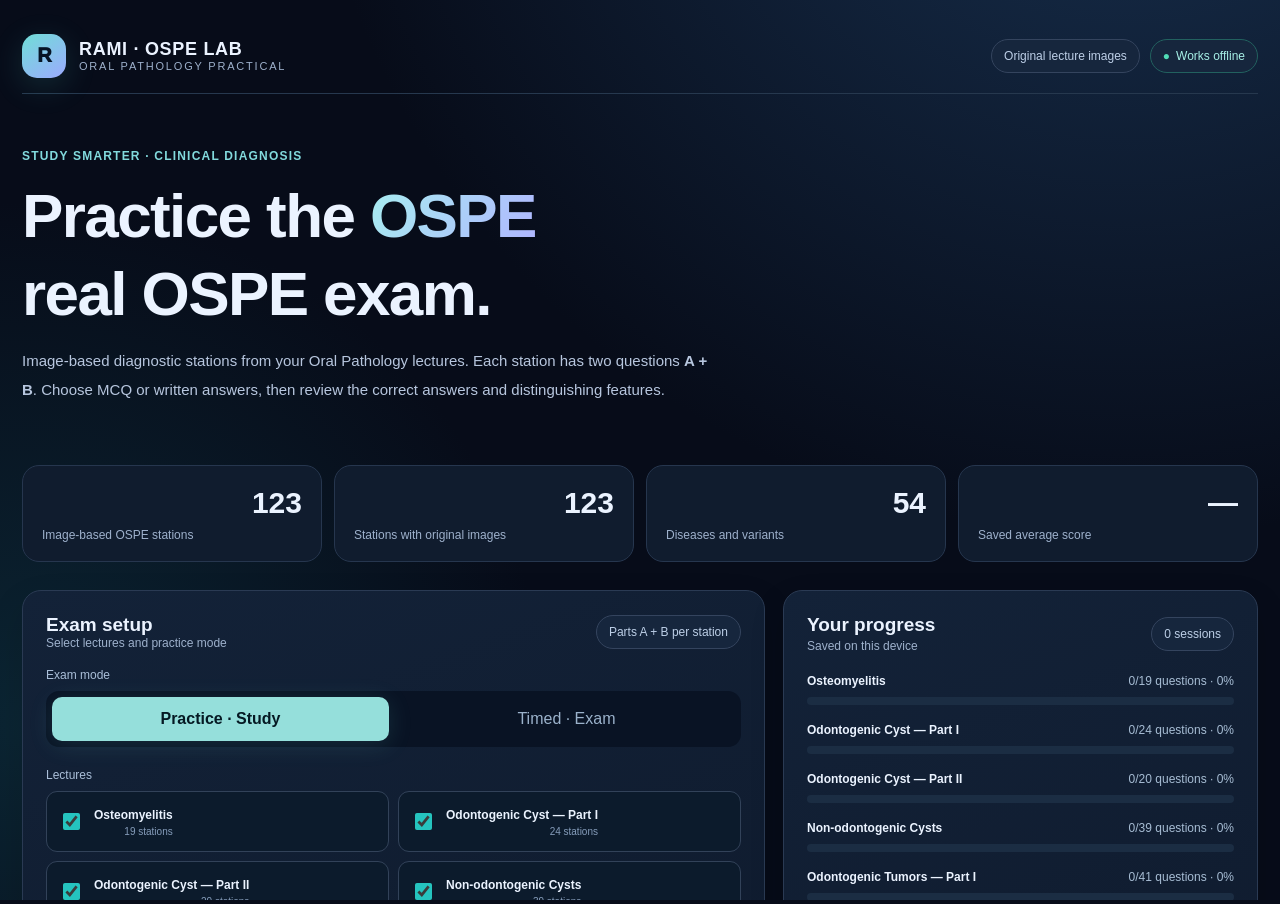
==== commit 34af5c68: "Enable short-answer exam mode on live OSPE homepage" ====
--- a/index.html
+++ b/index.html
@@ -1,86 +1 @@
-<!DOCTYPE html>
-<html lang="en" dir="ltr">
-<head>
-<meta charset="utf-8">
-<meta name="viewport" content="width=device-width, initial-scale=1, viewport-fit=cover">
-<meta name="theme-color" content="#080f21">
-<meta name="apple-mobile-web-app-capable" content="yes">
-<meta name="apple-mobile-web-app-status-bar-style" content="black-translucent">
-<title>RAMI | OSPE Clinical Lab</title>
-<style>
-:root{color-scheme:dark;--bg:#070c19;--pane:#101b2e;--pane2:#121f35;--line:#263752;--text:#ebf3ff;--muted:#9eb1cc;--main:#8bd8ec;--teal:#25c4bf;--gold:#edbd70;--red:#ff7188;--rad:19px}
-*{box-sizing:border-box}html{scroll-behavior:smooth}body{margin:0;background:radial-gradient(circle at 88% -20%,#193353 0,transparent 40%),radial-gradient(circle at 2% 50%,#0b2533 0,transparent 36%),var(--bg);color:var(--text);font-family:-apple-system,BlinkMacSystemFont,"Segoe UI",Tahoma,sans-serif;min-height:100vh}button,input,select{font:inherit}button{cursor:pointer}button:disabled{cursor:not-allowed;opacity:.4}a{color:var(--main);text-decoration:none}a:hover{text-decoration:underline}
-.shell{width:min(1330px,100%);margin:auto;padding:18px 22px 80px}.top{display:flex;align-items:center;justify-content:space-between;gap:16px;min-height:76px;border-bottom:1px solid #26384e}.brand{display:flex;align-items:center;gap:13px}.logo{height:44px;width:44px;border-radius:15px;background:linear-gradient(145deg,#70ded7,#9caafe);color:#061426;display:grid;place-items:center;font-weight:1000;letter-spacing:-1px;font-size:20px;box-shadow:0 8px 32px #51d4cf28}.brandtext strong{display:block;font-size:18px;letter-spacing:.7px}.brandtext small{display:block;color:var(--muted);font-size:11px;letter-spacing:1.8px}.headright{display:flex;align-items:center;gap:10px}.pill{display:inline-flex;align-items:center;gap:6px;font-size:12px;padding:9px 12px;border-radius:999px;background:#16263d;border:1px solid #34445e;color:#bdcfe7}.headright .pill:last-child{color:#a6efe6;border-color:#22615f}.hero{padding:52px 0 24px;max-width:850px}.eyebrow{font-size:12px;letter-spacing:1.2px;font-weight:750;color:#82dadd}.hero h1{font-size:clamp(34px,5vw,62px);letter-spacing:-1.6px;line-height:1.25;margin:13px 0}.hero h1 em{font-style:normal;background:linear-gradient(120deg,#a7eef0,#b0b5ff);background-clip:text;color:transparent}.hero p{color:#b7c6de;font-size:15px;line-height:1.9;max-width:700px}.stats{display:grid;grid-template-columns:repeat(4,minmax(0,1fr));gap:12px;margin:22px 0 28px}.stat{background:#101c2e;border:1px solid #26364e;border-radius:17px;padding:19px}.stat .number{font-size:30px;font-weight:850;line-height:1.2;display:block;direction:ltr;text-align:right}.stat .label{color:var(--muted);font-size:12px;margin-top:7px;display:block}.panels{display:grid;grid-template-columns:1.22fr .78fr;gap:18px}.card{background:linear-gradient(160deg,#132238,#0e192b);border:1px solid #2a3a53;border-radius:var(--rad);padding:23px;box-shadow:0 15px 35px #0002}.card-head{display:flex;gap:12px;align-items:center;justify-content:space-between;margin-bottom:18px}.card-head h2{margin:0;font-size:19px}.section-sub{color:var(--muted);font-size:12px}.formlabel{font-size:12px;color:#aabfd9;margin-bottom:9px;display:block}.mode{display:flex;gap:9px;background:#091324;padding:6px;border-radius:13px;margin-bottom:21px}.mode button{flex:1;padding:13px 7px;border:0;border-radius:10px;color:#9bb2cb;background:transparent;transition:.2s}.mode button.selected{color:#051923;background:#95dfdb;font-weight:800;box-shadow:0 4px 24px #66cccb24}.mode button:not(.selected):hover{background:#1a2c44}.lecturelist{display:grid;grid-template-columns:1fr 1fr;gap:9px}.lect{display:flex;align-items:center;gap:11px;padding:11px 12px;border:1px solid #324259;background:#0c1b2c;border-radius:11px;cursor:pointer;min-height:61px}.lect input{accent-color:var(--teal);width:17px;height:17px}.lect strong{font-size:12px;display:block;line-height:1.5;direction:ltr;text-align:right}.lect small{font-size:10px;color:#869dbb;display:block;margin-top:2px;direction:ltr;text-align:right}.controls{display:flex;gap:11px;flex-wrap:wrap;margin:18px 0}.field{flex:1;min-width:140px}.select{width:100%;appearance:none;background:#091627;color:#edf5ff;border:1px solid #354762;border-radius:11px;padding:12px 13px;height:46px}.btn{border:0;border-radius:12px;padding:13px 20px;font-weight:760;transition:transform .15s,filter .15s}.btn:active{transform:scale(.985)}.primary{background:linear-gradient(115deg,#70d7d3,#95d8f2);color:#08202a}.secondary{background:#1a2d45;color:#d7e7f9;border:1px solid #385171}.soft{background:transparent;color:#b5c9e4;border:1px solid #2c4461}.danger{background:#4d2435;color:#ffd0da;border:1px solid #784054}.actions{display:flex;gap:10px;flex-wrap:wrap}.hint{font-size:11px;color:#879db5;line-height:1.9;margin:15px 0 0}.breakdown{display:flex;flex-direction:column;gap:18px;margin-top:20px}.unit .unitrow{display:flex;justify-content:space-between;gap:10px;font-size:12px}.unit span{color:#a7bdd4}.bar{height:8px;background:#1b2d43;border-radius:99px;margin-top:9px;overflow:hidden}.bar>i{display:block;height:100%;background:linear-gradient(90deg,#32c7c3,#95a4ff);border-radius:99px}.notice{margin:22px 0 10px;color:#9cb7d2;font-size:12px;line-height:1.9}.notice strong{color:#d0dfee}.foot{padding-top:45px;margin-top:28px;color:#70869f;font-size:11px;border-top:1px solid #263951}.hidden{display:none!important}
-.mcq{display:grid;grid-template-columns:1fr 1fr;gap:9px;margin-top:10px}.mcq button{border:1px solid #39516c;background:#091829;color:#e6f2ff;text-align:left;direction:ltr;padding:13px 14px;border-radius:12px;font-size:13px;line-height:1.65;min-height:62px;white-space:normal}.mcq button:hover{border-color:#79cdd8;background:#153047}.mcq button.picked{background:#163d49;border-color:#61ded5;box-shadow:0 0 0 1px #62d0cb}.mcq button.right{background:#0d453a;border-color:#55dca3;color:#c3ffe4}.mcq button.wrong{background:#4e2431;border-color:#ff8894;color:#ffe0e6}.mcq button:disabled{cursor:default;opacity:1}.why{background:#0b2a3c;border-right:3px solid #51d3bd;padding:14px 17px;border-radius:9px;margin-top:16px;color:#e3f8ff}.why p,.answerline p{line-height:1.8;font-size:13px;color:#bfcede}.feedback h3{font-size:20px}.correct-badge{font-weight:800;color:#8cf6bb}.wrong-badge{font-weight:800;color:#ff9ba9}@media(max-width:650px){.mcq{grid-template-columns:1fr}.mcq button{min-height:48px;padding:11px}}
-/* Exam view */
-.exam{max-width:1030px;margin:29px auto 0}.examhead{display:flex;align-items:center;justify-content:space-between;gap:12px;margin-bottom:14px;flex-wrap:wrap}.back{border:none;background:transparent;color:#b9c9df;font-size:13px;padding:7px}.exammeta{display:flex;align-items:center;gap:9px;flex-wrap:wrap}.tag{font-size:11px;background:#112842;color:#98b6d7;border:1px solid #34506c;padding:7px 10px;border-radius:50px}.timer{color:#aaf0d9;font-variant-numeric:tabular-nums}.progressline{height:7px;border-radius:9px;background:#1a2c45;overflow:hidden;margin-bottom:19px}.progressline i{display:block;height:100%;background:linear-gradient(90deg,#2cc2b9,#9cacff);transition:width .3s}.stage{background:#111f33;border:1px solid #2a4260;border-radius:24px;overflow:hidden}.stage-top{padding:22px 27px 0;display:flex;align-items:center;justify-content:space-between;gap:10px}.stagenum{color:#9fb4ce;font-size:12px}.qtype{font-size:11px;color:#b0dfdc;padding:8px 12px;border:1px solid #367171;border-radius:20px}.caselabel{padding:19px 27px 0;color:#81c4c7;letter-spacing:1.2px;font-size:11px;font-weight:900;text-align:left;direction:ltr}.casetext{color:#e4ebf7;font-size:clamp(16px,2vw,19px);line-height:1.94;direction:ltr;text-align:left;margin:10px 27px 20px;white-space:pre-wrap;font-family:Georgia,'Times New Roman',serif}.photo{margin:0 27px 21px;background:#060e18;border:1px solid #34506a;border-radius:15px;min-height:210px;display:flex;align-items:center;justify-content:center;position:relative;overflow:hidden}.photo img{display:block;width:100%;height:auto;max-height:440px;object-fit:contain}.photoflag{position:absolute;left:12px;top:12px;background:#061827c9;color:#e4f8fb;font-size:10px;border:1px solid #2d6577;padding:6px 9px;border-radius:50px}.enlarge{position:absolute;right:12px;bottom:12px;border:1px solid #516880;background:#091726dc;color:#fff;border-radius:9px;padding:9px 13px;font-size:12px}.qa{padding:0 27px 23px;display:grid;gap:12px}.qa-row{border:1px solid #334962;background:#0c1829;border-radius:14px;padding:14px}.qa-title{display:flex;align-items:center;gap:10px;margin-bottom:10px;direction:ltr;text-align:left}.letter{font-size:12px;border:1px solid #70adaf;background:#1d3d4c;color:#b4f5f3;border-radius:7px;padding:5px 9px;font-weight:800}.qa-title span:last-child{font-size:14px;color:#e4eefd}.response{width:100%;background:#111f35;border:1px solid #2c4663;border-radius:10px;color:#eff7ff;min-height:47px;padding:12px 13px;direction:ltr;text-align:left;outline:0;font-size:14px}.response:focus{border-color:#70ceca;box-shadow:0 0 0 3px #70ceca19}.response::placeholder{color:#6f8299}.stage-bottom{display:flex;justify-content:space-between;gap:12px;flex-wrap:wrap;align-items:center;border-top:1px solid #263b55;background:#0b192b;padding:17px 27px}.feedback{margin:0 27px 24px;border:1px solid #36576a;background:#102d3a;border-radius:15px;padding:17px}.feedback h3{font-size:15px;color:#8de1d8;margin:0 0 12px}.answerline{margin-top:10px}.answerline small{color:#90a9be;display:block;margin-bottom:6px}.answerline strong{font-size:14px;line-height:1.8;direction:ltr;display:block;text-align:left}.sourceline{color:#89a0ba;font-size:11px;margin-top:12px;direction:ltr;text-align:left}.markrow{display:flex;gap:10px;flex-wrap:wrap;margin-top:13px}.markrow button{min-width:140px;flex:1;border:1px solid #31516b;background:#14283b;color:#d3e5fb;border-radius:10px;padding:11px}.markrow button.active{background:#1b5554;color:#abfff1;border-color:#34b4a5}.markrow button.no.active{background:#572c3f;color:#ffc3d0;border-color:#ca6c8a}.skip-note{font-size:11px;color:#8299b3}.resulttitle{font-size:30px;line-height:1.3;margin-top:0}.summary-big{font-size:48px;font-weight:850;letter-spacing:-2px;color:#8be4d7;direction:ltr;text-align:right}.resultnote{color:#a8bbd1;line-height:1.9;font-size:13px}.reviewlist{display:flex;flex-direction:column;gap:12px;max-height:540px;overflow-y:auto}.reviewitem{background:#0c1829;border:1px solid #2b415c;border-radius:12px;padding:13px;cursor:pointer}.reviewitem:hover{border-color:#668dab}.reviewitem .row1{display:flex;justify-content:space-between;gap:12px;align-items:center;font-size:12px}.reviewitem p{direction:ltr;text-align:left;color:#c0d3e8;font-size:11px;margin:7px 0 0}.reviewitem i{font-style:normal;color:#91ddc6}.overlay{position:fixed;inset:0;z-index:50;background:#050910e8;display:none;align-items:center;justify-content:center;flex-direction:column;padding:22px}.overlay.show{display:flex}.overlay img{max-width:96vw;max-height:83vh;object-fit:contain;border-radius:10px}.overlay button{margin-top:18px}.toast{position:fixed;bottom:22px;left:50%;transform:translateX(-50%);z-index:45;background:#103638;border:1px solid #248c82;padding:12px 18px;border-radius:12px;box-shadow:0 12px 40px #0007;font-size:12px;display:none}.toast.on{display:block}
-@media(max-width:850px){.panels{grid-template-columns:1fr}.stats{grid-template-columns:repeat(2,minmax(0,1fr))}.hero{padding:37px 0 20px}.headright .pill:first-child{display:none}.shell{padding-inline:15px}}@media(max-width:550px){.lecturelist{grid-template-columns:1fr}.top{min-height:67px}.brandtext strong{font-size:15px}.brandtext small{font-size:9px}.pill{font-size:10px}.hero h1{font-size:33px}.card{padding:16px}.stat{padding:15px}.stat .number{font-size:25px}.stage-top{padding:18px 17px 0}.caselabel{padding:17px 17px 0}.casetext{margin:9px 17px 14px;font-size:16px}.photo{margin:0 14px 16px;min-height:150px}.qa{padding:0 14px 17px}.qa-row{padding:12px}.stage-bottom{padding:14px}.feedback{margin:0 14px 16px}.btn{padding:12px 13px;font-size:13px}}
-</style>
-</head>
-<body>
-<div class="shell">
-<header class="top"><div class="brand"><div class="logo">R</div><div class="brandtext"><strong dir="ltr">RAMI · OSPE LAB</strong><small dir="ltr">ORAL PATHOLOGY PRACTICAL</small></div></div><div class="headright"><span class="pill">Original lecture images</span><span class="pill"><span style="color:#50dbb6">●</span> Works offline</span></div></header>
-<main id="home">
-  <section class="hero"><span class="eyebrow" dir="ltr">STUDY SMARTER · CLINICAL DIAGNOSIS</span><h1>Practice the <em>OSPE</em><br>real OSPE exam.</h1><p>Image-based diagnostic stations from your Oral Pathology lectures. Each station has two questions <b>A + B</b>. Choose MCQ or written answers, then review the correct answers and distinguishing features.</p></section>
-  <section class="stats"><div class="stat"><span class="number" id="s-all">—</span><span class="label">Image-based OSPE stations</span></div><div class="stat"><span class="number" id="s-img">—</span><span class="label">Stations with original images</span></div><div class="stat"><span class="number" id="s-dx">—</span><span class="label">Diseases and variants</span></div><div class="stat"><span class="number" id="s-score">—</span><span class="label">Saved average score</span></div></section>
-  <div class="panels"><section class="card"><div class="card-head"><div><h2>Exam setup</h2><div class="section-sub">Select lectures and practice mode</div></div><span class="pill">Parts A + B per station</span></div>
-  <span class="formlabel">Exam mode</span><div class="mode"><button id="studyButton" class="selected" onclick="setMode('study')">Practice · Study</button><button id="examButton" onclick="setMode('exam')">Timed · Exam</button></div>
-  <span class="formlabel">Lectures</span><div class="lecturelist" id="lectureList"></div>
-  <div class="controls"><div class="field"><label class="formlabel" for="amount">Number of stations</label><select id="amount" class="select"><option value="10">10 stations · Quick</option><option value="20" selected>20 stations · Short exam</option><option value="50">50 stations · Long exam</option><option value="100">100 stations · Full exam</option><option value="999">All image stations</option></select></div><div class="field"><label class="formlabel" for="kind">Station type</label><select id="kind" class="select"><option value="all">All image stations</option><option value="images">Images only</option><option value="cases">All image stations</option><option value="weak">Previously missed only</option></select></div></div>
-  <div class="actions"><button class="btn primary" id="begin" onclick="begin()">Start exam →</button><button class="btn secondary" onclick="quick100()">Full exam · 100</button></div>
-  <p class="hint">Only image-based stations are included. Study mode gives immediate feedback; Exam mode is timed.</p>
-  </section><section class="card"><div class="card-head"><div><h2>Your progress</h2><span class="section-sub">Saved on this device</span></div><span class="pill" id="historyCount">0 attempts</span></div><div class="breakdown" id="breakdown"></div><hr style="border:0;border-top:1px solid #293e57;margin:24px 0"><div class="card-head"><h2>How to answer</h2></div><div class="unit" style="line-height:2;color:#b6cce3;font-size:13px"><div><b style="color:#83dfd4">01</b> Examine the clinical, radiographic or histopathology image.</div><div><b style="color:#83dfd4">02</b> Answer <b dir="ltr">A: Diagnosis</b> then <b dir="ltr">B: Feature / Treatment</b>.</div><div><b style="color:#83dfd4">03</b> review the model answer.</div><div><b style="color:#83dfd4">04</b> Retry your incorrect stations.</div></div><button class="btn soft" style="margin-top:23px;width:100%" onclick="resetSaved()">Reset progress</button></section></div>
-  <p class="notice"><strong>Sources:</strong> Original images from the supplied lecture PDFs. Written-answer matching is approximate; compare medical synonyms with the model answer.</p>
-</main>
-<main id="examArea" class="exam hidden"><div class="examhead"><button class="back" onclick="exitExam()">← Back to home</button><div class="exammeta"><span class="tag" id="sessionMode">STUDY</span><span class="tag" id="stationNow">1 / 20</span><span class="tag timer" id="timeLabel">00:00</span></div></div><div class="progressline"><i id="progressBar" style="width:0%"></i></div><section class="stage"><div class="stage-top"><div class="stagenum" id="lectureNow"></div><div class="qtype" id="qType"></div></div><div class="caselabel" id="caseLabel">CASE PRESENTATION</div><p class="casetext" id="caseText"></p><div id="photoFrame" class="photo hidden"><img id="qPhoto" alt="Clinical / radiographic / histopathology source image from uploaded lecture"><span class="photoflag" id="photoType">ORIGINAL IMAGE</span><button class="enlarge" onclick="openFull()">Enlarge image</button></div><div class="qa"><div class="qa-row"><div class="qa-title"><span class="letter">A</span><span>What is the diagnosis?</span></div><div class="mcq" id="optionsA" role="group" aria-label="Choose diagnosis"></div></div><div class="qa-row"><div class="qa-title"><span class="letter">B</span><span id="partB">Name a feature</span></div><div class="mcq" id="optionsB" role="group" aria-label="Choose part B answer"></div></div></div>
-<div class="feedback hidden" id="feedback"><h3 id="feedbackTitle">Station feedback</h3><div class="answerline"><small>Part A — Diagnosis</small><strong id="answerA"></strong><p id="gradingA"></p></div><div class="answerline"><small>Part B — Follow-up</small><strong id="answerB"></strong><p id="gradingB"></p></div><div class="why"><strong>Explanation and differential clues</strong><p id="diagnosticReason"></p></div><div class="sourceline" id="answerSource"></div></div>
-<div class="stage-bottom"><span class="skip-note" id="stationState">2 points per station</span><div class="actions"><button id="skipBtn" class="btn soft" onclick="skipQuestion()">Skip</button><button class="btn primary" id="submitButton" onclick="submitOrNext()">Reveal answer</button></div></div></section></main>
-<main id="results" class="exam hidden"><section class="card" style="margin-top:40px"><span class="eyebrow" dir="ltr">SESSION COMPLETE</span><h1 class="resulttitle">Session complete</h1><div class="stats" style="margin-bottom:15px"><div class="stat"><span id="rscore" class="number">0/0</span><span class="label">Station points</span></div><div class="stat"><span id="rpercent" class="number">0%</span><span class="label">Results</span></div><div class="stat"><span id="rwrong" class="number">0</span><span class="label">Stations to review</span></div><div class="stat"><span id="rtime" class="number">00:00</span><span class="label">Session time</span></div></div><p class="resultnote">Results for Parts A and B. Retry missed questions or begin another session.</p><div class="actions" style="margin-bottom:22px"><button class="btn primary" onclick="reviewWrong()">Retry incorrect stations</button><button class="btn secondary" onclick="goHome()">Back to setup</button><button class="btn soft" onclick="startSame()">Restart</button></div><div class="reviewlist" id="reviewList"></div></section></main>
-<footer class="foot"><span dir="ltr">RAMI OSPE Clinical Lab · Offline single-file exam simulator</span></footer></div>
-<div class="overlay" id="lightbox" onclick="closeFull()"><img id="fullImg" alt="Enlarged original histology or radiology photograph"><button class="btn secondary" onclick="closeFull()">Close ×</button></div><div id="toast" class="toast"></div>
-<script id="exam-data" type="application/json">{"meta":{"version":"2.0-auto-grade","diseases":54,"total":123,"imageQuestions":123,"lectures":["Osteomyelitis","Odontogenic Cyst — Part I","Odontogenic Cyst — Part II","Non-odontogenic Cysts","Odontogenic Tumors — Part I","Odontogenic Tumors — Part II"],"feedback":"Image-only OSPE: MCQ and written answers, with immediate correction.","updated":"Image-based stations expanded from latest 95-page source PDF"},"questions":[{"id":"Q003","d":"acute_om","diagnosis":"Acute Suppurative Osteomyelitis","lecture":1,"group":"Suppurative Osteomyelitis","kind":"Image OSPE","case":"","askA":"What is the diagnosis?","askB":"State the management principles.","ansA":"Acute Suppurative Osteomyelitis","ansB":"Drainage, antibiotics, removal of the infectious source and debridement; remove large sequestra if necessary.","img":"osteo_acute_rad.webp","imgType":"Radiographic","source":"Osteomyelitis Practicals pp.3–7","optsA":["Cellulitis (Phlegmon)","Chronic Focal Sclerosing Osteomyelitis (Condensing Osteitis)","Chronic Suppurative Osteomyelitis","Acute Suppurative Osteomyelitis"],"optsB":["Broad-spectrum antibiotics with anaerobic coverage, and elimination of the infection source.","Drainage, antibiotics, removal of the infectious source and debridement; remove large sequestra if necessary.","Remove sequestra, give prolonged antibiotics as appropriate and treat the underlying dental source.","Endodontic treatment or extraction of the affected tooth; the sclerosis may persist as a bone scar."],"clue":"Key features: Drainage, antibiotics, removal of the infectious source and debridement; remove large sequestra if necessary.","contrast":"Chronic Suppurative Osteomyelitis"},{"id":"Q004","d":"acute_om","diagnosis":"Acute Suppurative Osteomyelitis","lecture":1,"group":"Suppurative Osteomyelitis","kind":"Image OSPE","case":"","askA":"What is the diagnosis?","askB":"Why may the initial radiograph be unremarkable?","ansA":"Acute Suppurative Osteomyelitis","ansB":"Bone changes generally become radiographically visible only after 1–2 weeks.","img":"osteo_acute_hist.webp","imgType":"Histopathology","source":"Osteomyelitis Practicals pp.3–7","optsA":["Chronic Focal Sclerosing Osteomyelitis (Condensing Osteitis)","Cellulitis (Phlegmon)","Acute Suppurative Osteomyelitis","Chronic Suppurative Osteomyelitis"],"optsB":["Onion-skin appearance (duplication of cortical layers).","Cotton-wool appearance: diffuse, patchy sclerosis.","Bone changes generally become radiographically visible only after 1–2 weeks.","CT, MRI or MR angiography."],"clue":"Key features: Bone changes generally become radiographically visible only after 1–2 weeks.","contrast":"Chronic Suppurative Osteomyelitis"},{"id":"Q011","d":"condensing","diagnosis":"Chronic Focal Sclerosing Osteomyelitis (Condensing Osteitis)","lecture":1,"group":"Nonsuppurative Osteomyelitis","kind":"Image OSPE","case":"","askA":"What is the diagnosis?","askB":"What is the management?","ansA":"Chronic Focal Sclerosing Osteomyelitis (Condensing Osteitis)","ansB":"Endodontic treatment or extraction of the affected tooth; the sclerosis may persist as a bone scar.","img":"osteo_11_0.webp","imgType":"Histopathology","source":"Osteomyelitis Practicals pp.9–12","optsA":["Chronic Diffuse Sclerosing Osteomyelitis","Chronic Focal Sclerosing Osteomyelitis (Condensing Osteitis)","Radicular (Periapical) Cyst","Cementoblastoma (True Cementoma)"],"optsB":["Drainage, antibiotics, removal of the infectious source and debridement; remove large sequestra if necessary.","Extraction of the involved tooth together with the attached calcified mass.","Remove sequestra, give prolonged antibiotics as appropriate and treat the underlying dental source.","Endodontic treatment or extraction of the affected tooth; the sclerosis may persist as a bone scar."],"clue":"Key features: Endodontic treatment or extraction of the affected tooth; the sclerosis may persist as a bone scar.","contrast":"Cementoblastoma (True Cementoma)"},{"id":"Q015","d":"diffuse_scl","diagnosis":"Chronic Diffuse Sclerosing Osteomyelitis","lecture":1,"group":"Nonsuppurative Osteomyelitis","kind":"Image OSPE","case":"","askA":"What is the diagnosis?","askB":"Name a characteristic histopathologic pattern.","ansA":"Chronic Diffuse Sclerosing Osteomyelitis","ansB":"Mosaic pattern of dense bone with resorption and repair.","img":"osteo_15_0.webp","imgType":"Radiographic","source":"Osteomyelitis Practicals pp.13–17","optsA":["Chronic Diffuse Sclerosing Osteomyelitis","Chronic Osteomyelitis with Proliferative Periostitis (Garré)","Chronic Focal Sclerosing Osteomyelitis (Condensing Osteitis)","Desmoplastic Ameloblastoma"],"optsB":["Mandible, especially the premolar–molar region in children and young adults.","Cemento-enamel junction (CEJ) of the impacted tooth.","Markedly dense, collagenized (desmoplastic) stroma compressing epithelial islands.","Mosaic pattern of dense bone with resorption and repair."],"clue":"Key features: Mosaic pattern of dense bone with resorption and repair.","contrast":"Chronic Focal Sclerosing Osteomyelitis (Condensing Osteitis)"},{"id":"Q016","d":"diffuse_scl","diagnosis":"Chronic Diffuse Sclerosing Osteomyelitis","lecture":1,"group":"Nonsuppurative Osteomyelitis","kind":"Image OSPE","case":"","askA":"What is the diagnosis?","askB":"Name the radiographic pattern.","ansA":"Chronic Diffuse Sclerosing Osteomyelitis","ansB":"Cotton-wool appearance: diffuse, patchy sclerosis.","img":"osteo_16_0.webp","imgType":"Histopathology","source":"Osteomyelitis Practicals pp.13–17","optsA":["Chronic Focal Sclerosing Osteomyelitis (Condensing Osteitis)","Chronic Osteomyelitis with Proliferative Periostitis (Garré)","Desmoplastic Ameloblastoma","Chronic Diffuse Sclerosing Osteomyelitis"],"optsB":["Cotton-wool appearance: diffuse, patchy sclerosis.","Onion-skin appearance (duplication of cortical layers).","Bone changes generally become radiographically visible only after 1–2 weeks.","Anterior jaws with mixed radiolucent/radiopaque appearance."],"clue":"Key features: Cotton-wool appearance: diffuse, patchy sclerosis.","contrast":"Chronic Focal Sclerosing Osteomyelitis (Condensing Osteitis)"},{"id":"Q020","d":"garre","diagnosis":"Chronic Osteomyelitis with Proliferative Periostitis (Garré)","lecture":1,"group":"Nonsuppurative Osteomyelitis","kind":"Image OSPE","case":"","askA":"What is the diagnosis?","askB":"Where is it most common?","ansA":"Chronic Osteomyelitis with Proliferative Periostitis (Garré)","ansB":"Mandible, especially the premolar–molar region in children and young adults.","img":"osteo_garre_rad.webp","imgType":"Radiographic","source":"Osteomyelitis Practicals pp.18–21","optsA":["Chronic Diffuse Sclerosing Osteomyelitis","Chronic Osteomyelitis with Proliferative Periostitis (Garré)","Chronic Focal Sclerosing Osteomyelitis (Condensing Osteitis)","Acute Suppurative Osteomyelitis"],"optsB":["Mosaic pattern of dense bone with resorption and repair.","Cemento-enamel junction (CEJ) of the impacted tooth.","Palisaded basal cells (picket-fence/tombstone pattern) and corrugated parakeratin.","Mandible, especially the premolar–molar region in children and young adults."],"clue":"Key features: Mandible, especially the premolar–molar region in children and young adults.","contrast":"Chronic Diffuse Sclerosing Osteomyelitis"},{"id":"Q021","d":"garre","diagnosis":"Chronic Osteomyelitis with Proliferative Periostitis (Garré)","lecture":1,"group":"Nonsuppurative Osteomyelitis","kind":"Image OSPE","case":"","askA":"What is the diagnosis?","askB":"Name the characteristic radiographic appearance.","ansA":"Chronic Osteomyelitis with Proliferative Periostitis (Garré)","ansB":"Onion-skin appearance (duplication of cortical layers).","img":"osteo_22_0.webp","imgType":"Histopathology","source":"Osteomyelitis Practicals pp.18–21","optsA":["Acute Suppurative Osteomyelitis","Chronic Diffuse Sclerosing Osteomyelitis","Chronic Osteomyelitis with Proliferative Periostitis (Garré)","Chronic Focal Sclerosing Osteomyelitis (Condensing Osteitis)"],"optsB":["Cotton-wool appearance: diffuse, patchy sclerosis.","Bone changes generally become radiographically visible only after 1–2 weeks.","Onion-skin appearance (duplication of cortical layers).","CT, MRI or MR angiography."],"clue":"Key features: Onion-skin appearance (duplication of cortical layers).","contrast":"Chronic Diffuse Sclerosing Osteomyelitis"},{"id":"Q035","d":"dentigerous","diagnosis":"Dentigerous Cyst","lecture":2,"group":"Developmental Odontogenic Cysts","kind":"Image OSPE","case":"","askA":"What is the diagnosis?","askB":"How does its extent differ from a follicular AOT?","ansA":"Dentigerous Cyst","ansB":"It surrounds the crown and attaches at the CEJ; AOT may extend down the root beyond the CEJ.","img":"cyst1_02_0.webp","imgType":"Radiographic","source":"Cyst I Practical pp.2–4; Theory pp.5–7","optsA":["Odontogenic Keratocyst (OKC)","Unicystic Ameloblastoma","Adenomatoid Odontogenic Tumor (AOT)","Dentigerous Cyst"],"optsB":["The affected tooth is non-vital.","It surrounds the crown and attaches at the CEJ; AOT may extend down the root beyond the CEJ.","Diffuse, non-localized inflammatory swelling rather than a circumscribed pus collection.","The root outline remains visible and is not fused to the radiopaque mass."],"clue":"Key features: It surrounds the crown and attaches at the CEJ; AOT may extend down the root beyond the CEJ.","contrast":"Adenomatoid Odontogenic Tumor (AOT)"},{"id":"Q036","d":"dentigerous","diagnosis":"Dentigerous Cyst","lecture":2,"group":"Developmental Odontogenic Cysts","kind":"Image OSPE","case":"","askA":"What is the diagnosis?","askB":"To what landmark does the cyst attach?","ansA":"Dentigerous Cyst","ansB":"Cemento-enamel junction (CEJ) of the impacted tooth.","img":"cyst1_03_1.webp","imgType":"Radiographic","source":"Cyst I Practical pp.2–4; Theory pp.5–7","optsA":["Dentigerous Cyst","Odontogenic Keratocyst (OKC)","Adenomatoid Odontogenic Tumor (AOT)","Unicystic Ameloblastoma"],"optsB":["Mural unicystic ameloblastoma.","Multiple basal cell carcinomas and bifid ribs; calcified falx cerebri and palmar pits also qualify.","Palisaded basal cells (picket-fence/tombstone pattern) and corrugated parakeratin.","Cemento-enamel junction (CEJ) of the impacted tooth."],"clue":"Key features: Cemento-enamel junction (CEJ) of the impacted tooth.","contrast":"Adenomatoid Odontogenic Tumor (AOT)"},{"id":"Q040","d":"eruption","diagnosis":"Eruption Cyst","lecture":2,"group":"Developmental Odontogenic Cysts","kind":"Image OSPE","case":"","askA":"What is the diagnosis?","askB":"What is the usual treatment?","ansA":"Eruption Cyst","ansB":"No treatment; it often ruptures spontaneously.","img":"cyst1_05_0.webp","imgType":"Clinical photograph","source":"Cyst I Practical p.5","optsA":["Eruption Cyst","Dentigerous Cyst","Gingival Cyst of Adult","Gingival Cyst of Newborn"],"optsB":["No treatment.","No treatment; it often ruptures spontaneously.","Drainage, antibiotics, removal of the infectious source and debridement; remove large sequestra if necessary.","Remove sequestra, give prolonged antibiotics as appropriate and treat the underlying dental source."],"clue":"Key features: No treatment; it often ruptures spontaneously.","contrast":"Gingival Cyst of Newborn"},{"id":"Q041","d":"eruption","diagnosis":"Eruption Cyst","lecture":2,"group":"Developmental Odontogenic Cysts","kind":"Image OSPE","case":"","askA":"What is the diagnosis?","askB":"What is the characteristic clinical color?","ansA":"Eruption Cyst","ansB":"Blue to dark red swelling (eruption hematoma).","img":"cyst1_05_1.webp","imgType":"Radiographic","source":"Cyst I Practical p.5","optsA":["Eruption Cyst","Dentigerous Cyst","Gingival Cyst of Adult","Gingival Cyst of Newborn"],"optsB":["Blue to dark red swelling (eruption hematoma).","A fistulous tract with pus drainage, often with recurrent acute exacerbations.","13–60%, related partly to fragile lining and daughter cysts.","Spontaneous regression within a few weeks."],"clue":"Key features: Blue to dark red swelling (eruption hematoma).","contrast":"Gingival Cyst of Newborn"},{"id":"Q045","d":"okc","diagnosis":"Odontogenic Keratocyst (OKC)","lecture":2,"group":"Developmental Odontogenic Cysts","kind":"Image OSPE","case":"","askA":"What is the diagnosis?","askB":"What recurrence range appears in the practical slides?","ansA":"Odontogenic Keratocyst (OKC)","ansB":"13–60%, related partly to fragile lining and daughter cysts.","img":"cyst1_06_0.webp","imgType":"Radiographic","source":"Cyst I Practical pp.6–8","optsA":["Odontogenic Keratocyst (OKC)","Dentigerous Cyst","Conventional Solid/Multicystic Ameloblastoma","Unicystic Ameloblastoma"],"optsB":["13–60%, related partly to fragile lining and daughter cysts.","Blue to dark red swelling (eruption hematoma).","Spontaneous regression within a few weeks.","A fistulous tract with pus drainage, often with recurrent acute exacerbations."],"clue":"Key features: 13–60%, related partly to fragile lining and daughter cysts.","contrast":"Dentigerous Cyst"},{"id":"Q046","d":"okc","diagnosis":"Odontogenic Keratocyst (OKC)","lecture":2,"group":"Developmental Odontogenic Cysts","kind":"Image OSPE","case":"","askA":"What is the diagnosis?","askB":"Identify the hallmark histopathologic arrangement.","ansA":"Odontogenic Keratocyst (OKC)","ansB":"Palisaded basal cells (picket-fence/tombstone pattern) and corrugated parakeratin.","img":"cyst1_07_0.webp","imgType":"Histopathology","source":"Cyst I Practical pp.6–8","optsA":["Unicystic Ameloblastoma","Dentigerous Cyst","Conventional Solid/Multicystic Ameloblastoma","Odontogenic Keratocyst (OKC)"],"optsB":["Mural unicystic ameloblastoma.","Palisaded basal cells (picket-fence/tombstone pattern) and corrugated parakeratin.","Cemento-enamel junction (CEJ) of the impacted tooth.","Multiple basal cell carcinomas and bifid ribs; calcified falx cerebri and palmar pits also qualify."],"clue":"Key features: Palisaded basal cells (picket-fence/tombstone pattern) and corrugated parakeratin.","contrast":"Dentigerous Cyst"},{"id":"Q050","d":"gorlin","diagnosis":"Gorlin Syndrome (Nevoid Basal Cell Carcinoma Syndrome)","lecture":2,"group":"Developmental Odontogenic Cysts","kind":"Image OSPE","case":"","askA":"What is the diagnosis?","askB":"What type of jaw cyst is particularly associated with this syndrome?","ansA":"Gorlin Syndrome (Nevoid Basal Cell Carcinoma Syndrome)","ansB":"Multiple odontogenic keratocysts (OKCs).","img":"cyst1_10_1.webp","imgType":"Radiographic","source":"Cyst I Practical pp.9–10","optsA":["Odontogenic Keratocyst (OKC)","Glandular Odontogenic Cyst (GOC)","Calcifying Odontogenic Cyst (Gorlin Cyst)","Gorlin Syndrome (Nevoid Basal Cell Carcinoma Syndrome)"],"optsB":["Cemento-enamel junction (CEJ) of the impacted tooth.","Multiple odontogenic keratocysts (OKCs).","Palisaded basal cells (picket-fence/tombstone pattern) and corrugated parakeratin.","The adjacent tooth is vital."],"clue":"Key features: Multiple odontogenic keratocysts (OKCs).","contrast":"Odontogenic Keratocyst (OKC)"},{"id":"Q051","d":"gorlin","diagnosis":"Gorlin Syndrome (Nevoid Basal Cell Carcinoma Syndrome)","lecture":2,"group":"Developmental Odontogenic Cysts","kind":"Image OSPE","case":"","askA":"What is the diagnosis?","askB":"Mention TWO characteristic associated findings.","ansA":"Gorlin Syndrome (Nevoid Basal Cell Carcinoma Syndrome)","ansB":"Multiple basal cell carcinomas and bifid ribs; calcified falx cerebri and palmar pits also qualify.","img":"cyst1_10_2.webp","imgType":"Radiographic","source":"Cyst I Practical pp.9–10","optsA":["Calcifying Odontogenic Cyst (Gorlin Cyst)","Odontogenic Keratocyst (OKC)","Gorlin Syndrome (Nevoid Basal Cell Carcinoma Syndrome)","Glandular Odontogenic Cyst (GOC)"],"optsB":["Cemento-enamel junction (CEJ) of the impacted tooth.","The adjacent tooth is vital.","Palisaded basal cells (picket-fence/tombstone pattern) and corrugated parakeratin.","Multiple basal cell carcinomas and bifid ribs; calcified falx cerebri and palmar pits also qualify."],"clue":"Key features: Multiple basal cell carcinomas and bifid ribs; calcified falx cerebri and palmar pits also qualify.","contrast":"Odontogenic Keratocyst (OKC)"},{"id":"Q054","d":"lateral_perio","diagnosis":"Lateral Periodontal Cyst","lecture":2,"group":"Developmental Odontogenic Cysts","kind":"Image OSPE","case":"","askA":"What is the diagnosis?","askB":"What is the name of its multilocular variant?","ansA":"Lateral Periodontal Cyst","ansB":"Botryoid odontogenic cyst.","img":"cyst1_11_1.webp","imgType":"Radiographic","source":"Cyst I Practical p.11","optsA":["Radicular (Periapical) Cyst","Gingival Cyst of Adult","Lateral Radicular Cyst","Lateral Periodontal Cyst"],"optsB":["Vital.","Botryoid odontogenic cyst.","Non-vital (necrotic pulp).","Mandibular canine–premolar gingiva."],"clue":"Key features: Botryoid odontogenic cyst.","contrast":"Lateral Radicular Cyst"},{"id":"Q055","d":"lateral_perio","diagnosis":"Lateral Periodontal Cyst","lecture":2,"group":"Developmental Odontogenic Cysts","kind":"Image OSPE","case":"","askA":"What is the diagnosis?","askB":"Which tooth vitality response is expected?","ansA":"Lateral Periodontal Cyst","ansB":"The adjacent tooth is vital.","img":"cyst1_11_2.webp","imgType":"Histopathology","source":"Cyst I Practical p.11","optsA":["Lateral Periodontal Cyst","Lateral Radicular Cyst","Radicular (Periapical) Cyst","Gingival Cyst of Adult"],"optsB":["Vital.","Mandibular canine–premolar gingiva.","Non-vital (necrotic pulp).","The adjacent tooth is vital."],"clue":"Key features: The adjacent tooth is vital.","contrast":"Lateral Radicular Cyst"},{"id":"Q059","d":"gingival_newborn","diagnosis":"Gingival Cyst of Newborn","lecture":3,"group":"Developmental Odontogenic Cysts","kind":"Image OSPE","case":"","askA":"What is the diagnosis?","askB":"What treatment is required?","ansA":"Gingival Cyst of Newborn","ansB":"No treatment.","img":"cyst2_01_2.webp","imgType":"Clinical photograph","source":"Cyst II Practical p.1","optsA":["Eruption Cyst","Bohn’s Nodules","Epstein’s Pearls","Gingival Cyst of Newborn"],"optsB":["None; spontaneous healing.","No treatment.","No treatment; self-healing.","No treatment; it often ruptures spontaneously."],"clue":"Key features: No treatment.","contrast":"Epstein’s Pearls"},{"id":"Q060","d":"gingival_newborn","diagnosis":"Gingival Cyst of Newborn","lecture":3,"group":"Developmental Odontogenic Cysts","kind":"Image OSPE","case":"","askA":"What is the diagnosis?","askB":"What is the usual clinical course?","ansA":"Gingival Cyst of Newborn","ansB":"Spontaneous regression within a few weeks.","img":"cyst2_01_1.webp","imgType":"Histopathology","source":"Cyst II Practical p.1","optsA":["Epstein’s Pearls","Eruption Cyst","Gingival Cyst of Newborn","Bohn’s Nodules"],"optsB":["Blue to dark red swelling (eruption hematoma).","A fistulous tract with pus drainage, often with recurrent acute exacerbations.","13–60%, related partly to fragile lining and daughter cysts.","Spontaneous regression within a few weeks."],"clue":"Key features: Spontaneous regression within a few weeks.","contrast":"Epstein’s Pearls"},{"id":"Q063","d":"gingival_adult","diagnosis":"Gingival Cyst of Adult","lecture":3,"group":"Developmental Odontogenic Cysts","kind":"Image OSPE","case":"","askA":"What is the diagnosis?","askB":"Which area is especially characteristic?","ansA":"Gingival Cyst of Adult","ansB":"Mandibular canine–premolar gingiva.","img":"cyst2_02_0.webp","imgType":"Clinical photograph","source":"Cyst II Practical p.2","optsA":["Oral Lymphoepithelial Cyst","Gingival Cyst of Adult","Eruption Cyst","Lateral Periodontal Cyst"],"optsB":["Botryoid odontogenic cyst.","The adjacent tooth is vital.","Floor of mouth, lateral/ventral tongue or soft palate (not alveolar mucosa).","Mandibular canine–premolar gingiva."],"clue":"Key features: Mandibular canine–premolar gingiva.","contrast":"Lateral Periodontal Cyst"},{"id":"Q064","d":"gingival_adult","diagnosis":"Gingival Cyst of Adult","lecture":3,"group":"Developmental Odontogenic Cysts","kind":"Image OSPE","case":"","askA":"What is the diagnosis?","askB":"Are adjacent teeth ordinarily vital or non-vital?","ansA":"Gingival Cyst of Adult","ansB":"Vital.","img":"cyst2_02_1.webp","imgType":"Histopathology","source":"Cyst II Practical p.2","optsA":["Gingival Cyst of Adult","Eruption Cyst","Oral Lymphoepithelial Cyst","Lateral Periodontal Cyst"],"optsB":["Vital.","Floor of mouth, lateral/ventral tongue or soft palate (not alveolar mucosa).","Botryoid odontogenic cyst.","The adjacent tooth is vital."],"clue":"Key features: Vital.","contrast":"Lateral Periodontal Cyst"},{"id":"Q067","d":"goc","diagnosis":"Glandular Odontogenic Cyst (GOC)","lecture":3,"group":"Developmental Odontogenic Cysts","kind":"Image OSPE","case":"","askA":"What is the diagnosis?","askB":"What treatment is listed in the practical material?","ansA":"Glandular Odontogenic Cyst (GOC)","ansB":"Enucleation or curettage; careful follow-up is important because recurrence may occur.","img":"cyst2_03_0.webp","imgType":"Histopathology","source":"Cyst II Practical p.3","optsA":["Odontogenic Keratocyst (OKC)","Calcifying Odontogenic Cyst (Gorlin Cyst)","Glandular Odontogenic Cyst (GOC)","Conventional Solid/Multicystic Ameloblastoma"],"optsB":["Enucleation or curettage; careful follow-up is important because recurrence may occur.","Drainage, antibiotics, removal of the infectious source and debridement; remove large sequestra if necessary.","No treatment.","Marginal resection; tumor resection with appropriate surrounding bone margin."],"clue":"Key features: Enucleation or curettage; careful follow-up is important because recurrence may occur.","contrast":"Odontogenic Keratocyst (OKC)"},{"id":"Q068","d":"goc","diagnosis":"Glandular Odontogenic Cyst (GOC)","lecture":3,"group":"Developmental Odontogenic Cysts","kind":"Image OSPE","case":"","askA":"What is the diagnosis?","askB":"Name TWO diagnostic microscopic components.","ansA":"Glandular Odontogenic Cyst (GOC)","ansB":"Goblet/ciliated cells and PAS-positive intraepithelial microcysts.","img":"cyst2_03_1.webp","imgType":"Clinical photograph","source":"Cyst II Practical p.3","optsA":["Glandular Odontogenic Cyst (GOC)","Conventional Solid/Multicystic Ameloblastoma","Calcifying Odontogenic Cyst (Gorlin Cyst)","Odontogenic Keratocyst (OKC)"],"optsB":["Ghost cells.","Goblet/ciliated cells and PAS-positive intraepithelial microcysts.","Well-demarcated lymphoid aggregate, often with germinal centers.","Neurovascular bundle: nerves and blood vessels."],"clue":"Key features: Goblet/ciliated cells and PAS-positive intraepithelial microcysts.","contrast":"Odontogenic Keratocyst (OKC)"},{"id":"Q072","d":"coc","diagnosis":"Calcifying Odontogenic Cyst (Gorlin Cyst)","lecture":3,"group":"Developmental Odontogenic Cysts","kind":"Image OSPE","case":"","askA":"What is the diagnosis?","askB":"What is the classic radiographic descriptor?","ansA":"Calcifying Odontogenic Cyst (Gorlin Cyst)","ansB":"Salt-and-pepper calcifications within a well-defined radiolucency.","img":"cyst2_04_1.webp","imgType":"Radiographic","source":"Cyst II Practical pp.4–5","optsA":["Calcifying Odontogenic Cyst (Gorlin Cyst)","Calcifying Epithelial Odontogenic Tumor (CEOT/Pindborg)","Complex Odontoma","Adenomatoid Odontogenic Tumor (AOT)"],"optsB":["A round/oval radiolucency in an edentulous extraction site.","Extension along the root beyond the CEJ, often with fine snowflake calcifications.","Disorganized radiopaque mass without individual tooth-like denticles.","Salt-and-pepper calcifications within a well-defined radiolucency."],"clue":"Key features: Salt-and-pepper calcifications within a well-defined radiolucency.","contrast":"Adenomatoid Odontogenic Tumor (AOT)"},{"id":"Q073","d":"coc","diagnosis":"Calcifying Odontogenic Cyst (Gorlin Cyst)","lecture":3,"group":"Developmental Odontogenic Cysts","kind":"Image OSPE","case":"","askA":"What is the diagnosis?","askB":"Name the microscopic cells that establish the diagnosis.","ansA":"Calcifying Odontogenic Cyst (Gorlin Cyst)","ansB":"Ghost cells.","img":"cyst2_04_histo.webp","imgType":"Histopathology","source":"Cyst II Practical pp.4–5","optsA":["Calcifying Epithelial Odontogenic Tumor (CEOT/Pindborg)","Calcifying Odontogenic Cyst (Gorlin Cyst)","Complex Odontoma","Adenomatoid Odontogenic Tumor (AOT)"],"optsB":["Well-demarcated lymphoid aggregate, often with germinal centers.","Goblet/ciliated cells and PAS-positive intraepithelial microcysts.","Neurovascular bundle: nerves and blood vessels.","Ghost cells."],"clue":"Key features: Ghost cells.","contrast":"Adenomatoid Odontogenic Tumor (AOT)"},{"id":"Q077","d":"radicular","diagnosis":"Radicular (Periapical) Cyst","lecture":3,"group":"Inflammatory Odontogenic Cysts","kind":"Image OSPE","case":"","askA":"What is the diagnosis?","askB":"Name a characteristic histopathologic inclusion.","ansA":"Radicular (Periapical) Cyst","ansB":"Rushton bodies (hyaline bodies) or cholesterol clefts.","img":"cyst2_06_0.webp","imgType":"Radiographic","source":"Cyst II Practical pp.5–6","optsA":["Lateral Periodontal Cyst","Residual Cyst","Lateral Radicular Cyst","Radicular (Periapical) Cyst"],"optsB":["Rushton bodies (hyaline bodies) or cholesterol clefts.","Adjacent to a lateral/accessory root canal.","Previous extraction of the tooth associated with the original inflammatory cyst.","The adjacent tooth is vital."],"clue":"Key features: Rushton bodies (hyaline bodies) or cholesterol clefts.","contrast":"Lateral Radicular Cyst"},{"id":"Q078","d":"radicular","diagnosis":"Radicular (Periapical) Cyst","lecture":3,"group":"Inflammatory Odontogenic Cysts","kind":"Image OSPE","case":"","askA":"What is the diagnosis?","askB":"What is the expected tooth vitality?","ansA":"Radicular (Periapical) Cyst","ansB":"Non-vital (necrotic pulp).","img":"cyst2_06_1.webp","imgType":"Histopathology","source":"Cyst II Practical pp.5–6","optsA":["Lateral Radicular Cyst","Lateral Periodontal Cyst","Residual Cyst","Radicular (Periapical) Cyst"],"optsB":["Previous extraction of the tooth associated with the original inflammatory cyst.","Adjacent to a lateral/accessory root canal.","Non-vital (necrotic pulp).","The adjacent tooth is vital."],"clue":"Key features: Non-vital (necrotic pulp).","contrast":"Lateral Radicular Cyst"},{"id":"Q085","d":"residual","diagnosis":"Residual Cyst","lecture":3,"group":"Inflammatory Odontogenic Cysts","kind":"Image OSPE","case":"","askA":"What is the diagnosis?","askB":"What radiographic location is typical?","ansA":"Residual Cyst","ansB":"A round/oval radiolucency in an edentulous extraction site.","img":"cyst2_07_1.webp","imgType":"Radiographic","source":"Cyst II Practical p.7","optsA":["Residual Cyst","Radicular (Periapical) Cyst","Stafne Bone Defect (Static Bone Cyst)","Simple Bone Cyst (Traumatic Bone Cyst)"],"optsB":["Bone changes generally become radiographically visible only after 1–2 weeks.","A round/oval radiolucency in an edentulous extraction site.","Posterior mandible below the mandibular/inferior alveolar canal.","Salt-and-pepper calcifications within a well-defined radiolucency."],"clue":"Key features: A round/oval radiolucency in an edentulous extraction site.","contrast":"Radicular (Periapical) Cyst"},{"id":"Q088","d":"paradental","diagnosis":"Paradental Cyst","lecture":3,"group":"Inflammatory Odontogenic Cysts","kind":"Image OSPE","case":"","askA":"What is the diagnosis?","askB":"How does it differ from radicular cyst?","ansA":"Paradental Cyst","ansB":"The involved third molar is vital rather than non-vital.","img":"cyst2_08_0.webp","imgType":"Radiographic","source":"Cyst II Practical p.8","optsA":["Lateral Radicular Cyst","Lateral Periodontal Cyst","Paradental Cyst","Dentigerous Cyst"],"optsB":["The root outline remains visible and is not fused to the radiopaque mass.","The affected tooth is non-vital.","The involved third molar is vital rather than non-vital.","It surrounds the crown and attaches at the CEJ; AOT may extend down the root beyond the CEJ."],"clue":"Key features: The involved third molar is vital rather than non-vital.","contrast":"Lateral Periodontal Cyst"},{"id":"Q091","d":"epstein","diagnosis":"Epstein’s Pearls","lecture":4,"group":"Soft-Tissue / Nonodontogenic Cysts","kind":"Image OSPE","case":"","askA":"What is the diagnosis?","askB":"What treatment is required?","ansA":"Epstein’s Pearls","ansB":"None; spontaneous healing.","img":"non_01_0.webp","imgType":"Clinical photograph","source":"Nonodontogenic Practical p.1","optsA":["Epstein’s Pearls","Oral Lymphoepithelial Cyst","Gingival Cyst of Newborn","Bohn’s Nodules"],"optsB":["No treatment.","Complete surgical excision; recurrence is rare.","None; spontaneous healing.","No treatment; self-healing."],"clue":"Key features: None; spontaneous healing.","contrast":"Bohn’s Nodules"},{"id":"Q094","d":"bohn","diagnosis":"Bohn’s Nodules","lecture":4,"group":"Soft-Tissue / Nonodontogenic Cysts","kind":"Image OSPE","case":"","askA":"What is the diagnosis?","askB":"What is the management?","ansA":"Bohn’s Nodules","ansB":"No treatment; self-healing.","img":"non_01_2.webp","imgType":"Clinical photograph","source":"Nonodontogenic Practical p.1","optsA":["Oral Lymphoepithelial Cyst","Epstein’s Pearls","Bohn’s Nodules","Gingival Cyst of Newborn"],"optsB":["No treatment; self-healing.","None; spontaneous healing.","Complete surgical excision; recurrence is rare.","No treatment."],"clue":"Key features: No treatment; self-healing.","contrast":"Epstein’s Pearls"},{"id":"Q097","d":"nasolabial","diagnosis":"Nasolabial Cyst","lecture":4,"group":"Soft-Tissue / Nonodontogenic Cysts","kind":"Image OSPE","case":"","askA":"What is the diagnosis?","askB":"What is recommended treatment and prognosis?","ansA":"Nasolabial Cyst","ansB":"Complete surgical excision; recurrence is rare.","img":"non_02_0.webp","imgType":"Clinical photograph","source":"Nonodontogenic Practical p.2","optsA":["Nasopalatine Duct Cyst","Oral Lymphoepithelial Cyst","Dermoid Cyst","Nasolabial Cyst"],"optsB":["No treatment; self-healing.","Surgical removal via intraoral or extraoral approach according to site.","None; spontaneous healing.","Complete surgical excision; recurrence is rare."],"clue":"Key features: Complete surgical excision; recurrence is rare.","contrast":"Nasopalatine Duct Cyst"},{"id":"Q098","d":"nasolabial","diagnosis":"Nasolabial Cyst","lecture":4,"group":"Soft-Tissue / Nonodontogenic Cysts","kind":"Image OSPE","case":"","askA":"What is the diagnosis?","askB":"What is its classic clinical location?","ansA":"Nasolabial Cyst","ansB":"Upper lip/nasolabial fold lateral to the midline, often elevating the nasal ala.","img":"non_02_2.webp","imgType":"Histopathology","source":"Nonodontogenic Practical p.2","optsA":["Oral Lymphoepithelial Cyst","Nasopalatine Duct Cyst","Nasolabial Cyst","Dermoid Cyst"],"optsB":["Mass rises/moves with swallowing or protrusion of the tongue.","Sebaceous glands and hair follicles (sweat glands also acceptable).","A fistulous tract with pus drainage, often with recurrent acute exacerbations.","Upper lip/nasolabial fold lateral to the midline, often elevating the nasal ala."],"clue":"Key features: Upper lip/nasolabial fold lateral to the midline, often elevating the nasal ala.","contrast":"Nasopalatine Duct Cyst"},{"id":"Q102","d":"nasopalatine","diagnosis":"Nasopalatine Duct Cyst","lecture":4,"group":"Nonodontogenic Jaw Cysts","kind":"Image OSPE","case":"","askA":"What is the diagnosis?","askB":"What is the key diagnostic histologic finding in the wall?","ansA":"Nasopalatine Duct Cyst","ansB":"Neurovascular bundle: nerves and blood vessels.","img":"non_03_2.webp","imgType":"Radiographic","source":"Nonodontogenic Practical pp.3–4","optsA":["Nasolabial Cyst","Glandular Odontogenic Cyst (GOC)","Nasopalatine Duct Cyst","Radicular (Periapical) Cyst"],"optsB":["Ghost cells.","Well-demarcated lymphoid aggregate, often with germinal centers.","Goblet/ciliated cells and PAS-positive intraepithelial microcysts.","Neurovascular bundle: nerves and blood vessels."],"clue":"Key features: Neurovascular bundle: nerves and blood vessels.","contrast":"Radicular (Periapical) Cyst"},{"id":"Q103","d":"nasopalatine","diagnosis":"Nasopalatine Duct Cyst","lecture":4,"group":"Nonodontogenic Jaw Cysts","kind":"Image OSPE","case":"","askA":"What is the diagnosis?","askB":"What characteristic radiographic shape may occur?","ansA":"Nasopalatine Duct Cyst","ansB":"Heart-shaped midline anterior maxillary radiolucency.","img":"non_04_2.webp","imgType":"Histopathology","source":"Nonodontogenic Practical pp.3–4","optsA":["Radicular (Periapical) Cyst","Glandular Odontogenic Cyst (GOC)","Nasolabial Cyst","Nasopalatine Duct Cyst"],"optsB":["Heart-shaped midline anterior maxillary radiolucency.","Posterior mandible below the mandibular/inferior alveolar canal.","Cotton-wool appearance: diffuse, patchy sclerosis.","Bone changes generally become radiographically visible only after 1–2 weeks."],"clue":"Key features: Heart-shaped midline anterior maxillary radiolucency.","contrast":"Radicular (Periapical) Cyst"},{"id":"Q107","d":"stafne","diagnosis":"Stafne Bone Defect (Static Bone Cyst)","lecture":4,"group":"Nonodontogenic Jaw Cysts","kind":"Image OSPE","case":"","askA":"What is the diagnosis?","askB":"What treatment is required for a typical lesion?","ansA":"Stafne Bone Defect (Static Bone Cyst)","ansB":"No treatment.","img":"non_04_0.webp","imgType":"Radiographic","source":"Nonodontogenic Practical p.4","optsA":["Residual Cyst","Stafne Bone Defect (Static Bone Cyst)","Nasopalatine Duct Cyst","Simple Bone Cyst (Traumatic Bone Cyst)"],"optsB":["Surgical exploration with curettage; rapid new bone healing and uncommon recurrence.","None; spontaneous healing.","No treatment; self-healing.","No treatment."],"clue":"Key features: No treatment.","contrast":"Simple Bone Cyst (Traumatic Bone Cyst)"},{"id":"Q111","d":"simple_bone","diagnosis":"Simple Bone Cyst (Traumatic Bone Cyst)","lecture":4,"group":"Nonodontogenic Jaw Cysts","kind":"Image OSPE","case":"","askA":"What is the diagnosis?","askB":"What is the recommended management and typical outcome?","ansA":"Simple Bone Cyst (Traumatic Bone Cyst)","ansB":"Surgical exploration with curettage; rapid new bone healing and uncommon recurrence.","img":"non_05_0.webp","imgType":"Radiographic","source":"Nonodontogenic Practical pp.5–6","optsA":["Aneurysmal Bone Cyst","Simple Bone Cyst (Traumatic Bone Cyst)","Stafne Bone Defect (Static Bone Cyst)","Odontogenic Keratocyst (OKC)"],"optsB":["No treatment.","Blood-soaked sponge appearance.","Curettage or enucleation, sometimes supplemented with cryosurgery.","Surgical exploration with curettage; rapid new bone healing and uncommon recurrence."],"clue":"Key features: Surgical exploration with curettage; rapid new bone healing and uncommon recurrence.","contrast":"Stafne Bone Defect (Static Bone Cyst)"},{"id":"Q112","d":"simple_bone","diagnosis":"Simple Bone Cyst (Traumatic Bone Cyst)","lecture":4,"group":"Nonodontogenic Jaw Cysts","kind":"Image OSPE","case":"","askA":"What is the diagnosis?","askB":"What finding makes it a pseudocyst?","ansA":"Simple Bone Cyst (Traumatic Bone Cyst)","ansB":"There is no epithelial lining.","img":"non_06_2.webp","imgType":"Histopathology","source":"Nonodontogenic Practical pp.5–6","optsA":["Aneurysmal Bone Cyst","Odontogenic Keratocyst (OKC)","Simple Bone Cyst (Traumatic Bone Cyst)","Stafne Bone Defect (Static Bone Cyst)"],"optsB":["There is no epithelial lining.","Palisaded basal cells (picket-fence/tombstone pattern) and corrugated parakeratin.","Sistrunk procedure including the central hyoid segment and duct tract.","Along the median palatal raphe."],"clue":"Key features: There is no epithelial lining.","contrast":"Stafne Bone Defect (Static Bone Cyst)"},{"id":"Q116","d":"abc","diagnosis":"Aneurysmal Bone Cyst","lecture":4,"group":"Nonodontogenic Jaw Cysts","kind":"Image OSPE","case":"","askA":"What is the diagnosis?","askB":"What treatment is listed?","ansA":"Aneurysmal Bone Cyst","ansB":"Curettage or enucleation, sometimes supplemented with cryosurgery.","img":"non_07_0.webp","imgType":"Radiographic","source":"Nonodontogenic Practical pp.7–8","optsA":["Aneurysmal Bone Cyst","Odontogenic Myxoma","Simple Bone Cyst (Traumatic Bone Cyst)","Conventional Solid/Multicystic Ameloblastoma"],"optsB":["Surgical exploration with curettage; rapid new bone healing and uncommon recurrence.","Marginal resection; tumor resection with appropriate surrounding bone margin.","None; spontaneous healing.","Curettage or enucleation, sometimes supplemented with cryosurgery."],"clue":"Key features: Curettage or enucleation, sometimes supplemented with cryosurgery.","contrast":"Conventional Solid/Multicystic Ameloblastoma"},{"id":"Q117","d":"abc","diagnosis":"Aneurysmal Bone Cyst","lecture":4,"group":"Nonodontogenic Jaw Cysts","kind":"Image OSPE","case":"","askA":"What is the diagnosis?","askB":"What is the signature appearance at surgery?","ansA":"Aneurysmal Bone Cyst","ansB":"Blood-soaked sponge appearance.","img":"non_08_0.webp","imgType":"Histopathology","source":"Nonodontogenic Practical pp.7–8","optsA":["Odontogenic Myxoma","Conventional Solid/Multicystic Ameloblastoma","Simple Bone Cyst (Traumatic Bone Cyst)","Aneurysmal Bone Cyst"],"optsB":["None; spontaneous healing.","Marginal resection; tumor resection with appropriate surrounding bone margin.","Surgical exploration with curettage; rapid new bone healing and uncommon recurrence.","Blood-soaked sponge appearance."],"clue":"Key features: Blood-soaked sponge appearance.","contrast":"Conventional Solid/Multicystic Ameloblastoma"},{"id":"Q121","d":"dermoid","diagnosis":"Dermoid Cyst","lecture":4,"group":"Soft-Tissue / Nonodontogenic Cysts","kind":"Image OSPE","case":"","askA":"What is the diagnosis?","askB":"How is it treated?","ansA":"Dermoid Cyst","ansB":"Surgical removal via intraoral or extraoral approach according to site.","img":"non_09_2.webp","imgType":"Clinical photograph","source":"Nonodontogenic Practical p.9","optsA":["Oral Lymphoepithelial Cyst","Thyroglossal Duct Cyst","Dermoid Cyst","Nasolabial Cyst"],"optsB":["No treatment; self-healing.","None; spontaneous healing.","Complete surgical excision; recurrence is rare.","Surgical removal via intraoral or extraoral approach according to site."],"clue":"Key features: Surgical removal via intraoral or extraoral approach according to site.","contrast":"Oral Lymphoepithelial Cyst"},{"id":"Q122","d":"dermoid","diagnosis":"Dermoid Cyst","lecture":4,"group":"Soft-Tissue / Nonodontogenic Cysts","kind":"Image OSPE","case":"","askA":"What is the diagnosis?","askB":"Name TWO histopathologic skin appendages in the wall.","ansA":"Dermoid Cyst","ansB":"Sebaceous glands and hair follicles (sweat glands also acceptable).","img":"non_09_0.webp","imgType":"Histopathology","source":"Nonodontogenic Practical p.9","optsA":["Oral Lymphoepithelial Cyst","Nasolabial Cyst","Thyroglossal Duct Cyst","Dermoid Cyst"],"optsB":["Sebaceous glands and hair follicles (sweat glands also acceptable).","Upper lip/nasolabial fold lateral to the midline, often elevating the nasal ala.","Mass rises/moves with swallowing or protrusion of the tongue.","A fistulous tract with pus drainage, often with recurrent acute exacerbations."],"clue":"Key features: Sebaceous glands and hair follicles (sweat glands also acceptable).","contrast":"Oral Lymphoepithelial Cyst"},{"id":"Q126","d":"thyroglossal","diagnosis":"Thyroglossal Duct Cyst","lecture":4,"group":"Neck / Nonodontogenic Cysts","kind":"Image OSPE","case":"","askA":"What is the diagnosis?","askB":"What operation is recommended?","ansA":"Thyroglossal Duct Cyst","ansB":"Sistrunk procedure including the central hyoid segment and duct tract.","img":"non_10_0.webp","imgType":"Clinical photograph","source":"Nonodontogenic Practical p.10","optsA":["Thyroglossal Duct Cyst","Branchial Cleft Cyst","Dermoid Cyst","Oral Lymphoepithelial Cyst"],"optsB":["Along the median palatal raphe.","Upper lateral neck along anterior border of sternocleidomastoid muscle.","Sistrunk procedure including the central hyoid segment and duct tract.","Floor of mouth, lateral/ventral tongue or soft palate (not alveolar mucosa)."],"clue":"Key features: Sistrunk procedure including the central hyoid segment and duct tract.","contrast":"Branchial Cleft Cyst"},{"id":"Q127","d":"thyroglossal","diagnosis":"Thyroglossal Duct Cyst","lecture":4,"group":"Neck / Nonodontogenic Cysts","kind":"Image OSPE","case":"","askA":"What is the diagnosis?","askB":"What examination maneuver is characteristic?","ansA":"Thyroglossal Duct Cyst","ansB":"Mass rises/moves with swallowing or protrusion of the tongue.","img":"non_10_1.webp","imgType":"Histopathology","source":"Nonodontogenic Practical p.10","optsA":["Branchial Cleft Cyst","Oral Lymphoepithelial Cyst","Dermoid Cyst","Thyroglossal Duct Cyst"],"optsB":["A fistulous tract with pus drainage, often with recurrent acute exacerbations.","Upper lip/nasolabial fold lateral to the midline, often elevating the nasal ala.","Mass rises/moves with swallowing or protrusion of the tongue.","Sebaceous glands and hair follicles (sweat glands also acceptable)."],"clue":"Key features: Mass rises/moves with swallowing or protrusion of the tongue.","contrast":"Branchial Cleft Cyst"},{"id":"Q131","d":"branchial","diagnosis":"Branchial Cleft Cyst","lecture":4,"group":"Neck / Nonodontogenic Cysts","kind":"Image OSPE","case":"","askA":"What is the diagnosis?","askB":"What treatment and prognosis are listed?","ansA":"Branchial Cleft Cyst","ansB":"Surgical excision; recurrence is not expected.","img":"non_11_2.webp","imgType":"Clinical photograph","source":"Nonodontogenic Practical p.11","optsA":["Branchial Cleft Cyst","Oral Lymphoepithelial Cyst","Thyroglossal Duct Cyst","Dermoid Cyst"],"optsB":["Surgical excision; recurrence is not expected.","No treatment; self-healing.","Surgical removal via intraoral or extraoral approach according to site.","None; spontaneous healing."],"clue":"Key features: Surgical excision; recurrence is not expected.","contrast":"Thyroglossal Duct Cyst"},{"id":"Q132","d":"branchial","diagnosis":"Branchial Cleft Cyst","lecture":4,"group":"Neck / Nonodontogenic Cysts","kind":"Image OSPE","case":"","askA":"What is the diagnosis?","askB":"What anatomic landmark defines the usual site?","ansA":"Branchial Cleft Cyst","ansB":"Upper lateral neck along anterior border of sternocleidomastoid muscle.","img":"non_11_0.webp","imgType":"Histopathology","source":"Nonodontogenic Practical p.11","optsA":["Dermoid Cyst","Thyroglossal Duct Cyst","Branchial Cleft Cyst","Oral Lymphoepithelial Cyst"],"optsB":["Sistrunk procedure including the central hyoid segment and duct tract.","Along the median palatal raphe.","Upper lateral neck along anterior border of sternocleidomastoid muscle.","Floor of mouth, lateral/ventral tongue or soft palate (not alveolar mucosa)."],"clue":"Key features: Upper lateral neck along anterior border of sternocleidomastoid muscle.","contrast":"Thyroglossal Duct Cyst"},{"id":"Q135","d":"oral_lymph","diagnosis":"Oral Lymphoepithelial Cyst","lecture":4,"group":"Soft-Tissue / Nonodontogenic Cysts","kind":"Image OSPE","case":"","askA":"What is the diagnosis?","askB":"Name a preferred location.","ansA":"Oral Lymphoepithelial Cyst","ansB":"Floor of mouth, lateral/ventral tongue or soft palate (not alveolar mucosa).","img":"non_12_0.webp","imgType":"Clinical photograph","source":"Nonodontogenic Practical p.12","optsA":["Branchial Cleft Cyst","Dermoid Cyst","Oral Lymphoepithelial Cyst","Gingival Cyst of Adult"],"optsB":["Mandibular canine–premolar gingiva.","Floor of mouth, lateral/ventral tongue or soft palate (not alveolar mucosa).","Upper lateral neck along anterior border of sternocleidomastoid muscle.","Vital."],"clue":"Key features: Floor of mouth, lateral/ventral tongue or soft palate (not alveolar mucosa).","contrast":"Dermoid Cyst"},{"id":"Q136","d":"oral_lymph","diagnosis":"Oral Lymphoepithelial Cyst","lecture":4,"group":"Soft-Tissue / Nonodontogenic Cysts","kind":"Image OSPE","case":"","askA":"What is the diagnosis?","askB":"What histopathologic tissue surrounds the cyst?","ansA":"Oral Lymphoepithelial Cyst","ansB":"Well-demarcated lymphoid aggregate, often with germinal centers.","img":"non_12_2.webp","imgType":"Histopathology","source":"Nonodontogenic Practical p.12","optsA":["Gingival Cyst of Adult","Dermoid Cyst","Oral Lymphoepithelial Cyst","Branchial Cleft Cyst"],"optsB":["Goblet/ciliated cells and PAS-positive intraepithelial microcysts.","Neurovascular bundle: nerves and blood vessels.","Well-demarcated lymphoid aggregate, often with germinal centers.","Ghost cells."],"clue":"Key features: Well-demarcated lymphoid aggregate, often with germinal centers.","contrast":"Dermoid Cyst"},{"id":"Q139","d":"amel_conventional","diagnosis":"Conventional Solid/Multicystic Ameloblastoma","lecture":5,"group":"Epithelial Odontogenic Tumors","kind":"Image OSPE","case":"","askA":"What is the diagnosis?","askB":"What is the typical surgical approach?","ansA":"Conventional Solid/Multicystic Ameloblastoma","ansB":"Marginal resection; tumor resection with appropriate surrounding bone margin.","img":"tum1_12_0.webp","imgType":"Radiographic","source":"Tumors I pp.7–20,34","optsA":["Conventional Solid/Multicystic Ameloblastoma","Odontogenic Myxoma","Aneurysmal Bone Cyst","Odontogenic Keratocyst (OKC)"],"optsB":["Marginal resection; tumor resection with appropriate surrounding bone margin.","Blood-soaked sponge appearance.","Curettage or enucleation, sometimes supplemented with cryosurgery.","Enucleation; its capsule allows easy removal."],"clue":"Key features: Marginal resection; tumor resection with appropriate surrounding bone margin.","contrast":"Odontogenic Keratocyst (OKC)"},{"id":"Q140","d":"amel_conventional","diagnosis":"Conventional Solid/Multicystic Ameloblastoma","lecture":5,"group":"Epithelial Odontogenic Tumors","kind":"Image OSPE","case":"","askA":"What is the diagnosis?","askB":"Give TWO common radiographic descriptors.","ansA":"Conventional Solid/Multicystic Ameloblastoma","ansB":"Soap-bubble (large locules) and honeycomb (small locules).","img":"tum1_14_0.webp","imgType":"Radiographic","source":"Tumors I pp.7–20,34","optsA":["Odontogenic Myxoma","Conventional Solid/Multicystic Ameloblastoma","Aneurysmal Bone Cyst","Odontogenic Keratocyst (OKC)"],"optsB":["Soap-bubble (large locules) and honeycomb (small locules).","Extension along the root beyond the CEJ, often with fine snowflake calcifications.","Anterior jaws with mixed radiolucent/radiopaque appearance.","Stepladder pattern: residual trabeculae at right angles."],"clue":"Key features: Soap-bubble (large locules) and honeycomb (small locules).","contrast":"Odontogenic Keratocyst (OKC)"},{"id":"Q144","d":"amel_follicular","diagnosis":"Follicular Ameloblastoma","lecture":5,"group":"Ameloblastoma Histologic Variants","kind":"Image OSPE","case":"","askA":"What is the diagnosis?","askB":"What is the broader tumor family?","ansA":"Follicular Ameloblastoma","ansB":"Ameloblastoma (a benign but locally invasive epithelial odontogenic tumor).","img":"tum1_20_0.webp","imgType":"Histopathology","source":"Tumors I p.20","optsA":["Plexiform Ameloblastoma","Acanthomatous Ameloblastoma","Follicular Ameloblastoma","Basal Cell Ameloblastoma"],"optsB":["Ameloblastoma.","Ameloblastoma (a benign but locally invasive epithelial odontogenic tumor).","Least common histopathologic subtype of ameloblastoma.","Central squamous metaplasia with keratinization in ameloblastoma islands."],"clue":"Key features: Ameloblastoma (a benign but locally invasive epithelial odontogenic tumor).","contrast":"Plexiform Ameloblastoma"},{"id":"Q147","d":"amel_plexiform","diagnosis":"Plexiform Ameloblastoma","lecture":5,"group":"Ameloblastoma Histologic Variants","kind":"Image OSPE","case":"","askA":"What is the diagnosis?","askB":"Which parent diagnosis does this belong to?","ansA":"Plexiform Ameloblastoma","ansB":"Ameloblastoma.","img":"tum1_21_0.webp","imgType":"Histopathology","source":"Tumors I p.21","optsA":["Desmoplastic Ameloblastoma","Follicular Ameloblastoma","Mural Unicystic Ameloblastoma","Plexiform Ameloblastoma"],"optsB":["Markedly dense, collagenized (desmoplastic) stroma compressing epithelial islands.","Ameloblastoma (a benign but locally invasive epithelial odontogenic tumor).","Ameloblastoma.","Central squamous metaplasia with keratinization in ameloblastoma islands."],"clue":"Key features: Ameloblastoma.","contrast":"Follicular Ameloblastoma"},{"id":"Q150","d":"amel_acanth","diagnosis":"Acanthomatous Ameloblastoma","lecture":5,"group":"Ameloblastoma Histologic Variants","kind":"Image OSPE","case":"","askA":"What is the diagnosis?","askB":"Which epithelial odontogenic tumor contains this variant?","ansA":"Acanthomatous Ameloblastoma","ansB":"Ameloblastoma.","img":"tum1_22_0.webp","imgType":"Histopathology","source":"Tumors I p.22","optsA":["Follicular Ameloblastoma","Basal Cell Ameloblastoma","Acanthomatous Ameloblastoma","Granular Cell Ameloblastoma"],"optsB":["Uniform basaloid epithelial cells.","Abundant eosinophilic granular cytoplasm in tumor cells.","Ameloblastoma.","Discrete islands/follicles of odontogenic epithelium in fibrous stroma."],"clue":"Key features: Ameloblastoma.","contrast":"Follicular Ameloblastoma"},{"id":"Q153","d":"amel_granular","diagnosis":"Granular Cell Ameloblastoma","lecture":5,"group":"Ameloblastoma Histologic Variants","kind":"Image OSPE","case":"","askA":"What is the diagnosis?","askB":"Name the parent tumor.","ansA":"Granular Cell Ameloblastoma","ansB":"Ameloblastoma.","img":"tum1_23_0.webp","imgType":"Histopathology","source":"Tumors I p.23","optsA":["Acanthomatous Ameloblastoma","Granular Cell Ameloblastoma","Follicular Ameloblastoma","Basal Cell Ameloblastoma"],"optsB":["Ameloblastoma.","Ameloblastoma (a benign but locally invasive epithelial odontogenic tumor).","Least common histopathologic subtype of ameloblastoma.","Central squamous metaplasia with keratinization in ameloblastoma islands."],"clue":"Key features: Ameloblastoma.","contrast":"Acanthomatous Ameloblastoma"},{"id":"Q156","d":"amel_desmo","diagnosis":"Desmoplastic Ameloblastoma","lecture":5,"group":"Ameloblastoma Histologic Variants","kind":"Image OSPE","case":"","askA":"What is the diagnosis?","askB":"What is the characteristic clinicoradiographic difference?","ansA":"Desmoplastic Ameloblastoma","ansB":"Anterior jaws with mixed radiolucent/radiopaque appearance.","img":"tum1_24_0.webp","imgType":"Histopathology","source":"Tumors I pp.16,24","optsA":["Calcifying Epithelial Odontogenic Tumor (CEOT/Pindborg)","Conventional Solid/Multicystic Ameloblastoma","Odontogenic Myxoma","Desmoplastic Ameloblastoma"],"optsB":["Stepladder pattern: residual trabeculae at right angles.","Soap-bubble (large locules) and honeycomb (small locules).","Extension along the root beyond the CEJ, often with fine snowflake calcifications.","Anterior jaws with mixed radiolucent/radiopaque appearance."],"clue":"Key features: Anterior jaws with mixed radiolucent/radiopaque appearance.","contrast":"Conventional Solid/Multicystic Ameloblastoma"},{"id":"Q157","d":"amel_desmo","diagnosis":"Desmoplastic Ameloblastoma","lecture":5,"group":"Ameloblastoma Histologic Variants","kind":"Image OSPE","case":"","askA":"What is the diagnosis?","askB":"What is the hallmark stromal finding?","ansA":"Desmoplastic Ameloblastoma","ansB":"Markedly dense, collagenized (desmoplastic) stroma compressing epithelial islands.","img":"tum1_16_0.webp","imgType":"Radiographic","source":"Tumors I pp.16,24","optsA":["Calcifying Epithelial Odontogenic Tumor (CEOT/Pindborg)","Odontogenic Myxoma","Conventional Solid/Multicystic Ameloblastoma","Desmoplastic Ameloblastoma"],"optsB":["Markedly dense, collagenized (desmoplastic) stroma compressing epithelial islands.","It is not encapsulated and may infiltrate bone; follow-up at least 5 years.","Liesegang rings around amyloid-like material.","Ameloblastoma (a benign but locally invasive epithelial odontogenic tumor)."],"clue":"Key features: Markedly dense, collagenized (desmoplastic) stroma compressing epithelial islands.","contrast":"Conventional Solid/Multicystic Ameloblastoma"},{"id":"Q160","d":"amel_basal","diagnosis":"Basal Cell Ameloblastoma","lecture":5,"group":"Ameloblastoma Histologic Variants","kind":"Image OSPE","case":"","askA":"What is the diagnosis?","askB":"How frequent is this subtype according to the lecture?","ansA":"Basal Cell Ameloblastoma","ansB":"Least common histopathologic subtype of ameloblastoma.","img":"tum1_25_0.webp","imgType":"Histopathology","source":"Tumors I p.25","optsA":["Follicular Ameloblastoma","Basal Cell Ameloblastoma","Acanthomatous Ameloblastoma","Squamous Odontogenic Tumor (SOT)"],"optsB":["Least common histopathologic subtype of ameloblastoma.","Ameloblastoma (a benign but locally invasive epithelial odontogenic tumor).","Ameloblastoma.","Central squamous metaplasia with keratinization in ameloblastoma islands."],"clue":"Key features: Least common histopathologic subtype of ameloblastoma.","contrast":"Follicular Ameloblastoma"},{"id":"Q163","d":"amel_unicystic","diagnosis":"Unicystic Ameloblastoma","lecture":5,"group":"Epithelial Odontogenic Tumors","kind":"Image OSPE","case":"","askA":"What is the diagnosis?","askB":"Which pattern infiltrates the cyst wall?","ansA":"Unicystic Ameloblastoma","ansB":"Mural unicystic ameloblastoma.","img":"tum1_27_0.webp","imgType":"Radiographic","source":"Tumors I pp.26–31","optsA":["Odontogenic Keratocyst (OKC)","Unicystic Ameloblastoma","Conventional Solid/Multicystic Ameloblastoma","Dentigerous Cyst"],"optsB":["Ameloblastoma (a benign but locally invasive epithelial odontogenic tumor).","Cemento-enamel junction (CEJ) of the impacted tooth.","Palisaded basal cells (picket-fence/tombstone pattern) and corrugated parakeratin.","Mural unicystic ameloblastoma."],"clue":"Key features: Mural unicystic ameloblastoma.","contrast":"Dentigerous Cyst"},{"id":"Q164","d":"amel_unicystic","diagnosis":"Unicystic Ameloblastoma","lecture":5,"group":"Epithelial Odontogenic Tumors","kind":"Image OSPE","case":"","askA":"What is the diagnosis?","askB":"Name its three histologic patterns.","ansA":"Unicystic Ameloblastoma","ansB":"Luminal, intraluminal and mural.","img":"tum1_29_0.webp","imgType":"Histopathology","source":"Tumors I pp.26–31","optsA":["Dentigerous Cyst","Unicystic Ameloblastoma","Odontogenic Keratocyst (OKC)","Conventional Solid/Multicystic Ameloblastoma"],"optsB":["Luminal, intraluminal and mural.","Discrete islands/follicles of odontogenic epithelium in fibrous stroma.","Ameloblastoma.","Long anastomosing cords/sheets of odontogenic epithelium rather than discrete islands."],"clue":"Key features: Luminal, intraluminal and mural.","contrast":"Dentigerous Cyst"},{"id":"Q168","d":"amel_luminal","diagnosis":"Luminal Unicystic Ameloblastoma","lecture":5,"group":"Unicystic Ameloblastoma Types","kind":"Image OSPE","case":"","askA":"What is the diagnosis?","askB":"Which pattern is distinguished by invasion into the fibrous wall?","ansA":"Luminal Unicystic Ameloblastoma","ansB":"Mural type, not luminal.","img":"tum1_29_0.webp","imgType":"Histopathology","source":"Tumors I p.29","optsA":["Intraluminal Unicystic Ameloblastoma","Dentigerous Cyst","Luminal Unicystic Ameloblastoma","Mural Unicystic Ameloblastoma"],"optsB":["Mural type, not luminal.","Mural invasion represents deeper tumor spread into the wall.","It surrounds the crown and attaches at the CEJ; AOT may extend down the root beyond the CEJ.","No infiltration of the fibrous cyst wall is described."],"clue":"Key features: Mural type, not luminal.","contrast":"Intraluminal Unicystic Ameloblastoma"},{"id":"Q171","d":"amel_intralum","diagnosis":"Intraluminal Unicystic Ameloblastoma","lecture":5,"group":"Unicystic Ameloblastoma Types","kind":"Image OSPE","case":"","askA":"What is the diagnosis?","askB":"What separates it from mural type?","ansA":"Intraluminal Unicystic Ameloblastoma","ansB":"No infiltration of the fibrous cyst wall is described.","img":"tum1_30_0.webp","imgType":"Histopathology","source":"Tumors I p.30","optsA":["Intraluminal Unicystic Ameloblastoma","Unicystic Ameloblastoma","Luminal Unicystic Ameloblastoma","Mural Unicystic Ameloblastoma"],"optsB":["Mural invasion represents deeper tumor spread into the wall.","Mural type, not luminal.","Ameloblastic carcinoma has histologic cytologic malignancy; metastasizing ameloblastoma can retain benign-appearing histology.","No infiltration of the fibrous cyst wall is described."],"clue":"Key features: No infiltration of the fibrous cyst wall is described.","contrast":"Luminal Unicystic Ameloblastoma"},{"id":"Q174","d":"amel_mural","diagnosis":"Mural Unicystic Ameloblastoma","lecture":5,"group":"Unicystic Ameloblastoma Types","kind":"Image OSPE","case":"","askA":"What is the diagnosis?","askB":"Why must this be distinguished from luminal type?","ansA":"Mural Unicystic Ameloblastoma","ansB":"Mural invasion represents deeper tumor spread into the wall.","img":"tum1_31_0.webp","imgType":"Histopathology","source":"Tumors I p.31","optsA":["Intraluminal Unicystic Ameloblastoma","Mural Unicystic Ameloblastoma","Conventional Solid/Multicystic Ameloblastoma","Luminal Unicystic Ameloblastoma"],"optsB":["Mural invasion represents deeper tumor spread into the wall.","Ameloblastic carcinoma has histologic cytologic malignancy; metastasizing ameloblastoma can retain benign-appearing histology.","Mural type, not luminal.","No infiltration of the fibrous cyst wall is described."],"clue":"Key features: Mural invasion represents deeper tumor spread into the wall.","contrast":"Luminal Unicystic Ameloblastoma"},{"id":"Q177","d":"amel_peripheral","diagnosis":"Peripheral Ameloblastoma","lecture":5,"group":"Epithelial Odontogenic Tumors","kind":"Image OSPE","case":"","askA":"What is the diagnosis?","askB":"What is the approximate proportion among ameloblastomas?","ansA":"Peripheral Ameloblastoma","ansB":"1–4%.","img":"tum1_32_0.webp","imgType":"Clinical photograph","source":"Tumors I pp.32–33","optsA":["Squamous Odontogenic Tumor (SOT)","Gingival Cyst of Adult","Peripheral Ameloblastoma","Lateral Periodontal Cyst"],"optsB":["The adjacent tooth is vital.","Vital.","Botryoid odontogenic cyst.","1–4%."],"clue":"Key features: 1–4%.","contrast":"Gingival Cyst of Adult"},{"id":"Q178","d":"amel_peripheral","diagnosis":"Peripheral Ameloblastoma","lecture":5,"group":"Epithelial Odontogenic Tumors","kind":"Image OSPE","case":"","askA":"What is the diagnosis?","askB":"Which tissue compartment contains the tumor?","ansA":"Peripheral Ameloblastoma","ansB":"Gingival/alveolar soft tissue (lamina propria).","img":"tum1_32_1.webp","imgType":"Histopathology","source":"Tumors I pp.32–33","optsA":["Gingival Cyst of Adult","Peripheral Ameloblastoma","Lateral Periodontal Cyst","Squamous Odontogenic Tumor (SOT)"],"optsB":["Gingival/alveolar soft tissue (lamina propria).","Discrete islands/follicles of odontogenic epithelium in fibrous stroma.","Long anastomosing cords/sheets of odontogenic epithelium rather than discrete islands.","Ameloblastoma."],"clue":"Key features: Gingival/alveolar soft tissue (lamina propria).","contrast":"Gingival Cyst of Adult"},{"id":"Q181","d":"malig_amel","diagnosis":"Malignant Ameloblastoma (Metastasizing Ameloblastoma)","lecture":5,"group":"Malignant Odontogenic Tumors","kind":"Image OSPE","case":"","askA":"What is the diagnosis?","askB":"Which metastatic site is most common in the source?","ansA":"Malignant Ameloblastoma (Metastasizing Ameloblastoma)","ansB":"Lungs (about 80% of metastases).","img":"tum1_37_0.webp","imgType":"Gross specimen","source":"Tumors I pp.35–37","optsA":["Malignant Ameloblastoma (Metastasizing Ameloblastoma)","Calcifying Epithelial Odontogenic Tumor (CEOT/Pindborg)","Conventional Solid/Multicystic Ameloblastoma","Ameloblastic Carcinoma"],"optsB":["Ameloblastoma.","Lungs (about 80% of metastases).","Ameloblastoma (a benign but locally invasive epithelial odontogenic tumor).","Liesegang rings around amyloid-like material."],"clue":"Key features: Lungs (about 80% of metastases).","contrast":"Ameloblastic Carcinoma"},{"id":"Q185","d":"amel_carc","diagnosis":"Ameloblastic Carcinoma","lecture":5,"group":"Malignant Odontogenic Tumors","kind":"Image OSPE","case":"","askA":"What is the diagnosis?","askB":"How does this differ from malignant/metastasizing ameloblastoma?","ansA":"Ameloblastic Carcinoma","ansB":"Ameloblastic carcinoma has histologic cytologic malignancy; metastasizing ameloblastoma can retain benign-appearing histology.","img":"tum1_40_0.webp","imgType":"Histopathology","source":"Tumors I pp.38–42","optsA":["Conventional Solid/Multicystic Ameloblastoma","Ameloblastic Carcinoma","Malignant Ameloblastoma (Metastasizing Ameloblastoma)","Squamous Odontogenic Tumor (SOT)"],"optsB":["Mural invasion represents deeper tumor spread into the wall.","Ameloblastic carcinoma has histologic cytologic malignancy; metastasizing ameloblastoma can retain benign-appearing histology.","No infiltration of the fibrous cyst wall is described.","Mural type, not luminal."],"clue":"Key features: Ameloblastic carcinoma has histologic cytologic malignancy; metastasizing ameloblastoma can retain benign-appearing histology.","contrast":"Malignant Ameloblastoma (Metastasizing Ameloblastoma)"},{"id":"Q186","d":"amel_carc","diagnosis":"Ameloblastic Carcinoma","lecture":5,"group":"Malignant Odontogenic Tumors","kind":"Image OSPE","case":"","askA":"What is the diagnosis?","askB":"Name TWO malignant histologic criteria.","ansA":"Ameloblastic Carcinoma","ansB":"Nuclear pleomorphism and high mitotic activity (necrosis/perineural invasion also qualify).","img":"tum1_41_0.webp","imgType":"Histopathology","source":"Tumors I pp.38–42","optsA":["Conventional Solid/Multicystic Ameloblastoma","Ameloblastic Carcinoma","Squamous Odontogenic Tumor (SOT)","Malignant Ameloblastoma (Metastasizing Ameloblastoma)"],"optsB":["Discrete islands/follicles of odontogenic epithelium in fibrous stroma.","Long anastomosing cords/sheets of odontogenic epithelium rather than discrete islands.","True distant/regional metastases despite conventional ameloblastoma-like histology.","Nuclear pleomorphism and high mitotic activity (necrosis/perineural invasion also qualify)."],"clue":"Key features: Nuclear pleomorphism and high mitotic activity (necrosis/perineural invasion also qualify).","contrast":"Malignant Ameloblastoma (Metastasizing Ameloblastoma)"},{"id":"Q190","d":"ceot","diagnosis":"Calcifying Epithelial Odontogenic Tumor (CEOT/Pindborg)","lecture":5,"group":"Epithelial Odontogenic Tumors","kind":"Image OSPE","case":"","askA":"What is the diagnosis?","askB":"What recurrence rate does the lecture give?","ansA":"Calcifying Epithelial Odontogenic Tumor (CEOT/Pindborg)","ansB":"Approximately 15%; treatment is conservative local resection with a narrow bone margin.","img":"tum1_47_0.webp","imgType":"Clinical photograph","source":"Tumors I pp.43–52","optsA":["Desmoplastic Ameloblastoma","Calcifying Odontogenic Cyst (Gorlin Cyst)","Adenomatoid Odontogenic Tumor (AOT)","Calcifying Epithelial Odontogenic Tumor (CEOT/Pindborg)"],"optsB":["Drainage, antibiotics, removal of the infectious source and debridement; remove large sequestra if necessary.","Approximately 15%; treatment is conservative local resection with a narrow bone margin.","A fistulous tract with pus drainage, often with recurrent acute exacerbations.","Bone changes generally become radiographically visible only after 1–2 weeks."],"clue":"Key features: Approximately 15%; treatment is conservative local resection with a narrow bone margin.","contrast":"Adenomatoid Odontogenic Tumor (AOT)"},{"id":"Q191","d":"ceot","diagnosis":"Calcifying Epithelial Odontogenic Tumor (CEOT/Pindborg)","lecture":5,"group":"Epithelial Odontogenic Tumors","kind":"Image OSPE","case":"","askA":"What is the diagnosis?","askB":"Name the histopathologic calcification pattern.","ansA":"Calcifying Epithelial Odontogenic Tumor (CEOT/Pindborg)","ansB":"Liesegang rings around amyloid-like material.","img":"tum1_50_0.webp","imgType":"Histopathology","source":"Tumors I pp.43–52","optsA":["Calcifying Odontogenic Cyst (Gorlin Cyst)","Calcifying Epithelial Odontogenic Tumor (CEOT/Pindborg)","Adenomatoid Odontogenic Tumor (AOT)","Desmoplastic Ameloblastoma"],"optsB":["Liesegang rings around amyloid-like material.","Ameloblastoma (a benign but locally invasive epithelial odontogenic tumor).","Markedly dense, collagenized (desmoplastic) stroma compressing epithelial islands.","Ameloblastoma."],"clue":"Key features: Liesegang rings around amyloid-like material.","contrast":"Adenomatoid Odontogenic Tumor (AOT)"},{"id":"Q195","d":"aot","diagnosis":"Adenomatoid Odontogenic Tumor (AOT)","lecture":5,"group":"Epithelial Odontogenic Tumors","kind":"Image OSPE","case":"","askA":"What is the diagnosis?","askB":"What is the typical treatment?","ansA":"Adenomatoid Odontogenic Tumor (AOT)","ansB":"Enucleation; its capsule allows easy removal.","img":"tum1_55_0.webp","imgType":"Radiographic","source":"Tumors I pp.53–58","optsA":["Calcifying Epithelial Odontogenic Tumor (CEOT/Pindborg)","Adenomatoid Odontogenic Tumor (AOT)","Dentigerous Cyst","Calcifying Odontogenic Cyst (Gorlin Cyst)"],"optsB":["Enucleation; its capsule allows easy removal.","Drainage, antibiotics, removal of the infectious source and debridement; remove large sequestra if necessary.","Marginal resection; tumor resection with appropriate surrounding bone margin.","Conservative local excision or curettage."],"clue":"Key features: Enucleation; its capsule allows easy removal.","contrast":"Dentigerous Cyst"},{"id":"Q196","d":"aot","diagnosis":"Adenomatoid Odontogenic Tumor (AOT)","lecture":5,"group":"Epithelial Odontogenic Tumors","kind":"Image OSPE","case":"","askA":"What is the diagnosis?","askB":"What differentiates the follicular radiograph from dentigerous cyst?","ansA":"Adenomatoid Odontogenic Tumor (AOT)","ansB":"Extension along the root beyond the CEJ, often with fine snowflake calcifications.","img":"tum1_57_0.webp","imgType":"Histopathology","source":"Tumors I pp.53–58","optsA":["Dentigerous Cyst","Adenomatoid Odontogenic Tumor (AOT)","Calcifying Odontogenic Cyst (Gorlin Cyst)","Calcifying Epithelial Odontogenic Tumor (CEOT/Pindborg)"],"optsB":["Extension along the root beyond the CEJ, often with fine snowflake calcifications.","Soap-bubble (large locules) and honeycomb (small locules).","Anterior jaws with mixed radiolucent/radiopaque appearance.","Salt-and-pepper calcifications within a well-defined radiolucency."],"clue":"Key features: Extension along the root beyond the CEJ, often with fine snowflake calcifications.","contrast":"Dentigerous Cyst"},{"id":"Q200","d":"sot","diagnosis":"Squamous Odontogenic Tumor (SOT)","lecture":5,"group":"Epithelial Odontogenic Tumors","kind":"Image OSPE","case":"","askA":"What is the diagnosis?","askB":"What is the recommended treatment?","ansA":"Squamous Odontogenic Tumor (SOT)","ansB":"Conservative local excision or curettage.","img":"tum1_60_0.webp","imgType":"Radiographic","source":"Tumors I pp.59–63","optsA":["Lateral Radicular Cyst","Lateral Periodontal Cyst","Peripheral Ameloblastoma","Squamous Odontogenic Tumor (SOT)"],"optsB":["Enucleation; its capsule allows easy removal.","Marginal resection; tumor resection with appropriate surrounding bone margin.","Drainage, antibiotics, removal of the infectious source and debridement; remove large sequestra if necessary.","Conservative local excision or curettage."],"clue":"Key features: Conservative local excision or curettage.","contrast":"Lateral Periodontal Cyst"},{"id":"Q201","d":"sot","diagnosis":"Squamous Odontogenic Tumor (SOT)","lecture":5,"group":"Epithelial Odontogenic Tumors","kind":"Image OSPE","case":"","askA":"What is the diagnosis?","askB":"What is the characteristic radiographic shape?","ansA":"Squamous Odontogenic Tumor (SOT)","ansB":"Triangular radiolucency lateral to the tooth root.","img":"tum1_61_0.webp","imgType":"Histopathology","source":"Tumors I pp.59–63","optsA":["Peripheral Ameloblastoma","Lateral Periodontal Cyst","Lateral Radicular Cyst","Squamous Odontogenic Tumor (SOT)"],"optsB":["Extension along the root beyond the CEJ, often with fine snowflake calcifications.","Soap-bubble (large locules) and honeycomb (small locules).","Anterior jaws with mixed radiolucent/radiopaque appearance.","Triangular radiolucency lateral to the tooth root."],"clue":"Key features: Triangular radiolucency lateral to the tooth root.","contrast":"Lateral Periodontal Cyst"},{"id":"Q204","d":"amel_fibroma","diagnosis":"Ameloblastic Fibroma","lecture":6,"group":"Mixed Odontogenic Tumors","kind":"Image OSPE","case":"","askA":"What is the diagnosis?","askB":"What first-line treatment is described?","ansA":"Ameloblastic Fibroma","ansB":"Conservative initial therapy; more aggressive excision for recurrent lesions.","img":"tum2_08_0.webp","imgType":"Radiographic","source":"Tumors II pp.6–10","optsA":["Dentigerous Cyst","Unicystic Ameloblastoma","Odontogenic Keratocyst (OKC)","Ameloblastic Fibroma"],"optsB":["Extraction of the involved tooth together with the attached calcified mass.","Conservative initial therapy; more aggressive excision for recurrent lesions.","Simple local excision; prognosis is excellent.","Drainage, antibiotics, removal of the infectious source and debridement; remove large sequestra if necessary."],"clue":"Key features: Conservative initial therapy; more aggressive excision for recurrent lesions.","contrast":"Unicystic Ameloblastoma"},{"id":"Q205","d":"amel_fibroma","diagnosis":"Ameloblastic Fibroma","lecture":6,"group":"Mixed Odontogenic Tumors","kind":"Image OSPE","case":"","askA":"What is the diagnosis?","askB":"What is the defining tumor composition?","ansA":"Ameloblastic Fibroma","ansB":"Both odontogenic epithelium and mesenchyme are neoplastic.","img":"tum2_09_0.webp","imgType":"Histopathology","source":"Tumors II pp.6–10","optsA":["Ameloblastic Fibroma","Unicystic Ameloblastoma","Dentigerous Cyst","Odontogenic Keratocyst (OKC)"],"optsB":["Both odontogenic epithelium and mesenchyme are neoplastic.","Mural unicystic ameloblastoma.","Cemento-enamel junction (CEJ) of the impacted tooth.","Palisaded basal cells (picket-fence/tombstone pattern) and corrugated parakeratin."],"clue":"Key features: Both odontogenic epithelium and mesenchyme are neoplastic.","contrast":"Unicystic Ameloblastoma"},{"id":"Q209","d":"odontoma_compound","diagnosis":"Compound Odontoma","lecture":6,"group":"Mixed Odontogenic Tumors","kind":"Image OSPE","case":"","askA":"What is the diagnosis?","askB":"What is the recommended treatment and prognosis?","ansA":"Compound Odontoma","ansB":"Simple local excision; prognosis is excellent.","img":"tum2_14_1.webp","imgType":"Radiographic","source":"Tumors II pp.11–18","optsA":["Adenomatoid Odontogenic Tumor (AOT)","Calcifying Odontogenic Cyst (Gorlin Cyst)","Complex Odontoma","Compound Odontoma"],"optsB":["Conservative initial therapy; more aggressive excision for recurrent lesions.","Enucleation; its capsule allows easy removal.","Simple local excision; prognosis is excellent.","Extraction of the involved tooth together with the attached calcified mass."],"clue":"Key features: Simple local excision; prognosis is excellent.","contrast":"Complex Odontoma"},{"id":"Q213","d":"odontoma_complex","diagnosis":"Complex Odontoma","lecture":6,"group":"Mixed Odontogenic Tumors","kind":"Image OSPE","case":"","askA":"What is the diagnosis?","askB":"How is it treated?","ansA":"Complex Odontoma","ansB":"Simple local excision; prognosis is excellent.","img":"tum2_15_0.webp","imgType":"Radiographic","source":"Tumors II pp.14–18","optsA":["Compound Odontoma","Calcifying Epithelial Odontogenic Tumor (CEOT/Pindborg)","Cementoblastoma (True Cementoma)","Complex Odontoma"],"optsB":["Extraction of the involved tooth together with the attached calcified mass.","Drainage, antibiotics, removal of the infectious source and debridement; remove large sequestra if necessary.","Simple local excision; prognosis is excellent.","Conservative initial therapy; more aggressive excision for recurrent lesions."],"clue":"Key features: Simple local excision; prognosis is excellent.","contrast":"Compound Odontoma"},{"id":"Q217","d":"myxoma","diagnosis":"Odontogenic Myxoma","lecture":6,"group":"Ectomesenchymal Odontogenic Tumors","kind":"Image OSPE","case":"","askA":"What is the diagnosis?","askB":"Why is prolonged follow-up important, and for how long?","ansA":"Odontogenic Myxoma","ansB":"It is not encapsulated and may infiltrate bone; follow-up at least 5 years.","img":"tum2_23_0.webp","imgType":"Radiographic","source":"Tumors II pp.20–25","optsA":["Odontogenic Myxoma","Glandular Odontogenic Cyst (GOC)","Conventional Solid/Multicystic Ameloblastoma","Aneurysmal Bone Cyst"],"optsB":["Mosaic pattern of dense bone with resorption and repair.","It is not encapsulated and may infiltrate bone; follow-up at least 5 years.","Both odontogenic epithelium and mesenchyme are neoplastic.","Mandible, especially the premolar–molar region in children and young adults."],"clue":"Key features: It is not encapsulated and may infiltrate bone; follow-up at least 5 years.","contrast":"Conventional Solid/Multicystic Ameloblastoma"},{"id":"Q218","d":"myxoma","diagnosis":"Odontogenic Myxoma","lecture":6,"group":"Ectomesenchymal Odontogenic Tumors","kind":"Image OSPE","case":"","askA":"What is the diagnosis?","askB":"Name its distinctive radiographic arrangement.","ansA":"Odontogenic Myxoma","ansB":"Stepladder pattern: residual trabeculae at right angles.","img":"tum2_22_0.webp","imgType":"Radiographic","source":"Tumors II pp.20–25","optsA":["Conventional Solid/Multicystic Ameloblastoma","Odontogenic Myxoma","Aneurysmal Bone Cyst","Glandular Odontogenic Cyst (GOC)"],"optsB":["Multiple miniature tooth-like structures (denticles).","Soap-bubble (large locules) and honeycomb (small locules).","Disorganized radiopaque mass without individual tooth-like denticles.","Stepladder pattern: residual trabeculae at right angles."],"clue":"Key features: Stepladder pattern: residual trabeculae at right angles.","contrast":"Conventional Solid/Multicystic Ameloblastoma"},{"id":"Q222","d":"cementoblastoma","diagnosis":"Cementoblastoma (True Cementoma)","lecture":6,"group":"Ectomesenchymal Odontogenic Tumors","kind":"Image OSPE","case":"","askA":"What is the diagnosis?","askB":"What is the usual treatment?","ansA":"Cementoblastoma (True Cementoma)","ansB":"Extraction of the involved tooth together with the attached calcified mass.","img":"tum2_28_0.webp","imgType":"Radiographic","source":"Tumors II pp.26–30","optsA":["Cementoblastoma (True Cementoma)","Chronic Focal Sclerosing Osteomyelitis (Condensing Osteitis)","Complex Odontoma","Calcifying Epithelial Odontogenic Tumor (CEOT/Pindborg)"],"optsB":["Extraction of the involved tooth together with the attached calcified mass.","Conservative initial therapy; more aggressive excision for recurrent lesions.","Endodontic treatment or extraction of the affected tooth; the sclerosis may persist as a bone scar.","Simple local excision; prognosis is excellent."],"clue":"Key features: Extraction of the involved tooth together with the attached calcified mass.","contrast":"Chronic Focal Sclerosing Osteomyelitis (Condensing Osteitis)"},{"id":"Q223","d":"cementoblastoma","diagnosis":"Cementoblastoma (True Cementoma)","lecture":6,"group":"Ectomesenchymal Odontogenic Tumors","kind":"Image OSPE","case":"","askA":"What is the diagnosis?","askB":"What distinguishes it from condensing osteitis?","ansA":"Cementoblastoma (True Cementoma)","ansB":"The opaque mass is fused to the root, obscuring the root outline; the tooth often remains vital.","img":"tum2_29_0.webp","imgType":"Histopathology","source":"Tumors II pp.26–30","optsA":["Complex Odontoma","Chronic Focal Sclerosing Osteomyelitis (Condensing Osteitis)","Calcifying Epithelial Odontogenic Tumor (CEOT/Pindborg)","Cementoblastoma (True Cementoma)"],"optsB":["Diffuse, non-localized inflammatory swelling rather than a circumscribed pus collection.","The root outline remains visible and is not fused to the radiopaque mass.","The opaque mass is fused to the root, obscuring the root outline; the tooth often remains vital.","It surrounds the crown and attaches at the CEJ; AOT may extend down the root beyond the CEJ."],"clue":"Key features: The opaque mass is fused to the root, obscuring the root outline; the tooth often remains vital.","contrast":"Chronic Focal Sclerosing Osteomyelitis (Condensing Osteitis)"},{"id":"NEW0010","d":"acute_om","diagnosis":"Acute Suppurative Osteomyelitis","lecture":1,"group":"Suppurative Osteomyelitis","kind":"Image OSPE","case":"","askA":"What is the diagnosis?","askB":"Why may the initial radiograph be unremarkable?","ansA":"Acute Suppurative Osteomyelitis","ansB":"Bone changes generally become radiographically visible only after 1–2 weeks.","img":"new_midterm_page_1.webp","imgType":"","source":"Midterm OSPE summary, page 1","optsA":["Chronic Focal Sclerosing Osteomyelitis (Condensing Osteitis)","Chronic Suppurative Osteomyelitis","Cellulitis (Phlegmon)","Acute Suppurative Osteomyelitis"],"optsB":["CT, MRI or MR angiography.","Onion-skin appearance (duplication of cortical layers).","Cotton-wool appearance: diffuse, patchy sclerosis.","Bone changes generally become radiographically visible only after 1–2 weeks."],"clue":"Key features: Bone changes generally become radiographically visible only after 1–2 weeks.","contrast":"Chronic Suppurative Osteomyelitis"},{"id":"NEW0011","d":"acute_om","diagnosis":"Acute Suppurative Osteomyelitis","lecture":1,"group":"Suppurative Osteomyelitis","kind":"Image OSPE","case":"","askA":"What is the diagnosis?","askB":"State the management principles.","ansA":"Acute Suppurative Osteomyelitis","ansB":"Drainage, antibiotics, removal of the infectious source and debridement; remove large sequestra if necessary.","img":"new_midterm_page_1.webp","imgType":"","source":"Midterm OSPE summary, page 1","optsA":["Chronic Focal Sclerosing Osteomyelitis (Condensing Osteitis)","Chronic Suppurative Osteomyelitis","Acute Suppurative Osteomyelitis","Cellulitis (Phlegmon)"],"optsB":["Endodontic treatment or extraction of the affected tooth; the sclerosis may persist as a bone scar.","Drainage, antibiotics, removal of the infectious source and debridement; remove large sequestra if necessary.","Remove sequestra, give prolonged antibiotics as appropriate and treat the underlying dental source.","Broad-spectrum antibiotics with anaerobic coverage, and elimination of the infection source."],"clue":"Key features: Drainage, antibiotics, removal of the infectious source and debridement; remove large sequestra if necessary.","contrast":"Chronic Suppurative Osteomyelitis"},{"id":"NEW0020","d":"acute_om","diagnosis":"Acute Suppurative Osteomyelitis","lecture":1,"group":"Suppurative Osteomyelitis","kind":"Image OSPE","case":"","askA":"What is the diagnosis?","askB":"Why may the initial radiograph be unremarkable?","ansA":"Acute Suppurative Osteomyelitis","ansB":"Bone changes generally become radiographically visible only after 1–2 weeks.","img":"new_midterm_page_2.webp","imgType":"","source":"Midterm OSPE summary, page 2","optsA":["Chronic Focal Sclerosing Osteomyelitis (Condensing Osteitis)","Chronic Suppurative Osteomyelitis","Cellulitis (Phlegmon)","Acute Suppurative Osteomyelitis"],"optsB":["CT, MRI or MR angiography.","Onion-skin appearance (duplication of cortical layers).","Cotton-wool appearance: diffuse, patchy sclerosis.","Bone changes generally become radiographically visible only after 1–2 weeks."],"clue":"Key features: Bone changes generally become radiographically visible only after 1–2 weeks.","contrast":"Chronic Suppurative Osteomyelitis"},{"id":"NEW0021","d":"acute_om","diagnosis":"Acute Suppurative Osteomyelitis","lecture":1,"group":"Suppurative Osteomyelitis","kind":"Image OSPE","case":"","askA":"What is the diagnosis?","askB":"State the management principles.","ansA":"Acute Suppurative Osteomyelitis","ansB":"Drainage, antibiotics, removal of the infectious source and debridement; remove large sequestra if necessary.","img":"new_midterm_page_2.webp","imgType":"","source":"Midterm OSPE summary, page 2","optsA":["Chronic Focal Sclerosing Osteomyelitis (Condensing Osteitis)","Chronic Suppurative Osteomyelitis","Acute Suppurative Osteomyelitis","Cellulitis (Phlegmon)"],"optsB":["Endodontic treatment or extraction of the affected tooth; the sclerosis may persist as a bone scar.","Drainage, antibiotics, removal of the infectious source and debridement; remove large sequestra if necessary.","Remove sequestra, give prolonged antibiotics as appropriate and treat the underlying dental source.","Broad-spectrum antibiotics with anaerobic coverage, and elimination of the infection source."],"clue":"Key features: Drainage, antibiotics, removal of the infectious source and debridement; remove large sequestra if necessary.","contrast":"Chronic Suppurative Osteomyelitis"},{"id":"NEW0040","d":"chronic_supp_om","diagnosis":"Chronic Suppurative Osteomyelitis","lecture":1,"group":"Suppurative Osteomyelitis","kind":"Image OSPE","case":"","askA":"What is the diagnosis?","askB":"What is a characteristic clinical sign?","ansA":"Chronic Suppurative Osteomyelitis","ansB":"A fistulous tract with pus drainage, often with recurrent acute exacerbations.","img":"new_midterm_page_4.webp","imgType":"","source":"Midterm OSPE summary, page 4","optsA":["Acute Suppurative Osteomyelitis","Chronic Suppurative Osteomyelitis","Chronic Osteomyelitis with Proliferative Periostitis (Garré)","Chronic Diffuse Sclerosing Osteomyelitis"],"optsB":["13–60%, related partly to fragile lining and daughter cysts.","Spontaneous regression within a few weeks.","Blue to dark red swelling (eruption hematoma).","A fistulous tract with pus drainage, often with recurrent acute exacerbations."],"clue":"Key features: A fistulous tract with pus drainage, often with recurrent acute exacerbations.","contrast":"Acute Suppurative Osteomyelitis"},{"id":"NEW0041","d":"chronic_supp_om","diagnosis":"Chronic Suppurative Osteomyelitis","lecture":1,"group":"Suppurative Osteomyelitis","kind":"Image OSPE","case":"","askA":"What is the diagnosis?","askB":"What treatment is indicated?","ansA":"Chronic Suppurative Osteomyelitis","ansB":"Remove sequestra, give prolonged antibiotics as appropriate and treat the underlying dental source.","img":"new_midterm_page_4.webp","imgType":"","source":"Midterm OSPE summary, page 4","optsA":["Chronic Suppurative Osteomyelitis","Chronic Diffuse Sclerosing Osteomyelitis","Chronic Osteomyelitis with Proliferative Periostitis (Garré)","Acute Suppurative Osteomyelitis"],"optsB":["Drainage, antibiotics, removal of the infectious source and debridement; remove large sequestra if necessary.","Endodontic treatment or extraction of the affected tooth; the sclerosis may persist as a bone scar.","Broad-spectrum antibiotics with anaerobic coverage, and elimination of the infection source.","Remove sequestra, give prolonged antibiotics as appropriate and treat the underlying dental source."],"clue":"Key features: Remove sequestra, give prolonged antibiotics as appropriate and treat the underlying dental source.","contrast":"Acute Suppurative Osteomyelitis"},{"id":"NEW0050","d":"condensing","diagnosis":"Chronic Focal Sclerosing Osteomyelitis (Condensing Osteitis)","lecture":1,"group":"Nonsuppurative Osteomyelitis","kind":"Image OSPE","case":"","askA":"What is the diagnosis?","askB":"What differentiates this lesion from cementoblastoma?","ansA":"Chronic Focal Sclerosing Osteomyelitis (Condensing Osteitis)","ansB":"The root outline remains visible and is not fused to the radiopaque mass.","img":"new_midterm_page_5.webp","imgType":"","source":"Midterm OSPE summary, page 5","optsA":["Chronic Focal Sclerosing Osteomyelitis (Condensing Osteitis)","Cementoblastoma (True Cementoma)","Radicular (Periapical) Cyst","Chronic Diffuse Sclerosing Osteomyelitis"],"optsB":["The root outline remains visible and is not fused to the radiopaque mass.","The opaque mass is fused to the root, obscuring the root outline; the tooth often remains vital.","It surrounds the crown and attaches at the CEJ; AOT may extend down the root beyond the CEJ.","Diffuse, non-localized inflammatory swelling rather than a circumscribed pus collection."],"clue":"Key features: The root outline remains visible and is not fused to the radiopaque mass.","contrast":"Cementoblastoma (True Cementoma)"},{"id":"NEW0051","d":"condensing","diagnosis":"Chronic Focal Sclerosing Osteomyelitis (Condensing Osteitis)","lecture":1,"group":"Nonsuppurative Osteomyelitis","kind":"Image OSPE","case":"","askA":"What is the diagnosis?","askB":"What is the management?","ansA":"Chronic Focal Sclerosing Osteomyelitis (Condensing Osteitis)","ansB":"Endodontic treatment or extraction of the affected tooth; the sclerosis may persist as a bone scar.","img":"new_midterm_page_5.webp","imgType":"","source":"Midterm OSPE summary, page 5","optsA":["Chronic Focal Sclerosing Osteomyelitis (Condensing Osteitis)","Radicular (Periapical) Cyst","Chronic Diffuse Sclerosing Osteomyelitis","Cementoblastoma (True Cementoma)"],"optsB":["Extraction of the involved tooth together with the attached calcified mass.","Drainage, antibiotics, removal of the infectious source and debridement; remove large sequestra if necessary.","Remove sequestra, give prolonged antibiotics as appropriate and treat the underlying dental source.","Endodontic treatment or extraction of the affected tooth; the sclerosis may persist as a bone scar."],"clue":"Key features: Endodontic treatment or extraction of the affected tooth; the sclerosis may persist as a bone scar.","contrast":"Cementoblastoma (True Cementoma)"},{"id":"NEW0060","d":"diffuse_scl","diagnosis":"Chronic Diffuse Sclerosing Osteomyelitis","lecture":1,"group":"Nonsuppurative Osteomyelitis","kind":"Image OSPE","case":"","askA":"What is the diagnosis?","askB":"Name the radiographic pattern.","ansA":"Chronic Diffuse Sclerosing Osteomyelitis","ansB":"Cotton-wool appearance: diffuse, patchy sclerosis.","img":"new_midterm_page_6.webp","imgType":"","source":"Midterm OSPE summary, page 6","optsA":["Desmoplastic Ameloblastoma","Chronic Diffuse Sclerosing Osteomyelitis","Chronic Osteomyelitis with Proliferative Periostitis (Garré)","Chronic Focal Sclerosing Osteomyelitis (Condensing Osteitis)"],"optsB":["Bone changes generally become radiographically visible only after 1–2 weeks.","Onion-skin appearance (duplication of cortical layers).","Anterior jaws with mixed radiolucent/radiopaque appearance.","Cotton-wool appearance: diffuse, patchy sclerosis."],"clue":"Key features: Cotton-wool appearance: diffuse, patchy sclerosis.","contrast":"Chronic Focal Sclerosing Osteomyelitis (Condensing Osteitis)"},{"id":"NEW0061","d":"diffuse_scl","diagnosis":"Chronic Diffuse Sclerosing Osteomyelitis","lecture":1,"group":"Nonsuppurative Osteomyelitis","kind":"Image OSPE","case":"","askA":"What is the diagnosis?","askB":"Name a characteristic histopathologic pattern.","ansA":"Chronic Diffuse Sclerosing Osteomyelitis","ansB":"Mosaic pattern of dense bone with resorption and repair.","img":"new_midterm_page_6.webp","imgType":"","source":"Midterm OSPE summary, page 6","optsA":["Chronic Diffuse Sclerosing Osteomyelitis","Chronic Focal Sclerosing Osteomyelitis (Condensing Osteitis)","Desmoplastic Ameloblastoma","Chronic Osteomyelitis with Proliferative Periostitis (Garré)"],"optsB":["Mosaic pattern of dense bone with resorption and repair.","Markedly dense, collagenized (desmoplastic) stroma compressing epithelial islands.","Mandible, especially the premolar–molar region in children and young adults.","Cemento-enamel junction (CEJ) of the impacted tooth."],"clue":"Key features: Mosaic pattern of dense bone with resorption and repair.","contrast":"Chronic Focal Sclerosing Osteomyelitis (Condensing Osteitis)"},{"id":"NEW0070","d":"garre","diagnosis":"Chronic Osteomyelitis with Proliferative Periostitis (Garré)","lecture":1,"group":"Nonsuppurative Osteomyelitis","kind":"Image OSPE","case":"","askA":"What is the diagnosis?","askB":"Name the characteristic radiographic appearance.","ansA":"Chronic Osteomyelitis with Proliferative Periostitis (Garré)","ansB":"Onion-skin appearance (duplication of cortical layers).","img":"new_midterm_page_7.webp","imgType":"","source":"Midterm OSPE summary, page 7","optsA":["Acute Suppurative Osteomyelitis","Chronic Osteomyelitis with Proliferative Periostitis (Garré)","Chronic Diffuse Sclerosing Osteomyelitis","Chronic Focal Sclerosing Osteomyelitis (Condensing Osteitis)"],"optsB":["CT, MRI or MR angiography.","Cotton-wool appearance: diffuse, patchy sclerosis.","Bone changes generally become radiographically visible only after 1–2 weeks.","Onion-skin appearance (duplication of cortical layers)."],"clue":"Key features: Onion-skin appearance (duplication of cortical layers).","contrast":"Chronic Diffuse Sclerosing Osteomyelitis"},{"id":"NEW0071","d":"garre","diagnosis":"Chronic Osteomyelitis with Proliferative Periostitis (Garré)","lecture":1,"group":"Nonsuppurative Osteomyelitis","kind":"Image OSPE","case":"","askA":"What is the diagnosis?","askB":"Where is it most common?","ansA":"Chronic Osteomyelitis with Proliferative Periostitis (Garré)","ansB":"Mandible, especially the premolar–molar region in children and young adults.","img":"new_midterm_page_7.webp","imgType":"","source":"Midterm OSPE summary, page 7","optsA":["Chronic Diffuse Sclerosing Osteomyelitis","Acute Suppurative Osteomyelitis","Chronic Focal Sclerosing Osteomyelitis (Condensing Osteitis)","Chronic Osteomyelitis with Proliferative Periostitis (Garré)"],"optsB":["Cemento-enamel junction (CEJ) of the impacted tooth.","Mandible, especially the premolar–molar region in children and young adults.","Mosaic pattern of dense bone with resorption and repair.","Palisaded basal cells (picket-fence/tombstone pattern) and corrugated parakeratin."],"clue":"Key features: Mandible, especially the premolar–molar region in children and young adults.","contrast":"Chronic Diffuse Sclerosing Osteomyelitis"},{"id":"NEW0090","d":"dentigerous","diagnosis":"Dentigerous Cyst","lecture":2,"group":"Developmental Odontogenic Cysts","kind":"Image OSPE","case":"","askA":"What is the diagnosis?","askB":"To what landmark does the cyst attach?","ansA":"Dentigerous Cyst","ansB":"Cemento-enamel junction (CEJ) of the impacted tooth.","img":"new_midterm_page_9.webp","imgType":"","source":"Midterm OSPE summary, page 9","optsA":["Adenomatoid Odontogenic Tumor (AOT)","Dentigerous Cyst","Unicystic Ameloblastoma","Odontogenic Keratocyst (OKC)"],"optsB":["Palisaded basal cells (picket-fence/tombstone pattern) and corrugated parakeratin.","Cemento-enamel junction (CEJ) of the impacted tooth.","Multiple basal cell carcinomas and bifid ribs; calcified falx cerebri and palmar pits also qualify.","Mural unicystic ameloblastoma."],"clue":"Key features: Cemento-enamel junction (CEJ) of the impacted tooth.","contrast":"Adenomatoid Odontogenic Tumor (AOT)"},{"id":"NEW0091","d":"dentigerous","diagnosis":"Dentigerous Cyst","lecture":2,"group":"Developmental Odontogenic Cysts","kind":"Image OSPE","case":"","askA":"What is the diagnosis?","askB":"How does its extent differ from a follicular AOT?","ansA":"Dentigerous Cyst","ansB":"It surrounds the crown and attaches at the CEJ; AOT may extend down the root beyond the CEJ.","img":"new_midterm_page_9.webp","imgType":"","source":"Midterm OSPE summary, page 9","optsA":["Unicystic Ameloblastoma","Odontogenic Keratocyst (OKC)","Dentigerous Cyst","Adenomatoid Odontogenic Tumor (AOT)"],"optsB":["The root outline remains visible and is not fused to the radiopaque mass.","Diffuse, non-localized inflammatory swelling rather than a circumscribed pus collection.","It surrounds the crown and attaches at the CEJ; AOT may extend down the root beyond the CEJ.","The affected tooth is non-vital."],"clue":"Key features: It surrounds the crown and attaches at the CEJ; AOT may extend down the root beyond the CEJ.","contrast":"Adenomatoid Odontogenic Tumor (AOT)"},{"id":"NEW0100","d":"eruption","diagnosis":"Eruption Cyst","lecture":2,"group":"Developmental Odontogenic Cysts","kind":"Image OSPE","case":"","askA":"What is the diagnosis?","askB":"What is the characteristic clinical color?","ansA":"Eruption Cyst","ansB":"Blue to dark red swelling (eruption hematoma).","img":"new_midterm_page_10.webp","imgType":"","source":"Midterm OSPE summary, page 10","optsA":["Dentigerous Cyst","Gingival Cyst of Newborn","Eruption Cyst","Gingival Cyst of Adult"],"optsB":["Blue to dark red swelling (eruption hematoma).","13–60%, related partly to fragile lining and daughter cysts.","A fistulous tract with pus drainage, often with recurrent acute exacerbations.","Spontaneous regression within a few weeks."],"clue":"Key features: Blue to dark red swelling (eruption hematoma).","contrast":"Gingival Cyst of Newborn"},{"id":"NEW0101","d":"eruption","diagnosis":"Eruption Cyst","lecture":2,"group":"Developmental Odontogenic Cysts","kind":"Image OSPE","case":"","askA":"What is the diagnosis?","askB":"What is the usual treatment?","ansA":"Eruption Cyst","ansB":"No treatment; it often ruptures spontaneously.","img":"new_midterm_page_10.webp","imgType":"","source":"Midterm OSPE summary, page 10","optsA":["Gingival Cyst of Adult","Gingival Cyst of Newborn","Eruption Cyst","Dentigerous Cyst"],"optsB":["No treatment; it often ruptures spontaneously.","No treatment.","Drainage, antibiotics, removal of the infectious source and debridement; remove large sequestra if necessary.","Remove sequestra, give prolonged antibiotics as appropriate and treat the underlying dental source."],"clue":"Key features: No treatment; it often ruptures spontaneously.","contrast":"Gingival Cyst of Newborn"},{"id":"NEW0110","d":"okc","diagnosis":"Odontogenic Keratocyst (OKC)","lecture":2,"group":"Developmental Odontogenic Cysts","kind":"Image OSPE","case":"","askA":"What is the diagnosis?","askB":"Identify the hallmark histopathologic arrangement.","ansA":"Odontogenic Keratocyst (OKC)","ansB":"Palisaded basal cells (picket-fence/tombstone pattern) and corrugated parakeratin.","img":"new_midterm_page_11.webp","imgType":"","source":"Midterm OSPE summary, page 11","optsA":["Dentigerous Cyst","Unicystic Ameloblastoma","Conventional Solid/Multicystic Ameloblastoma","Odontogenic Keratocyst (OKC)"],"optsB":["Mural unicystic ameloblastoma.","Multiple basal cell carcinomas and bifid ribs; calcified falx cerebri and palmar pits also qualify.","Cemento-enamel junction (CEJ) of the impacted tooth.","Palisaded basal cells (picket-fence/tombstone pattern) and corrugated parakeratin."],"clue":"Key features: Palisaded basal cells (picket-fence/tombstone pattern) and corrugated parakeratin.","contrast":"Dentigerous Cyst"},{"id":"NEW0111","d":"okc","diagnosis":"Odontogenic Keratocyst (OKC)","lecture":2,"group":"Developmental Odontogenic Cysts","kind":"Image OSPE","case":"","askA":"What is the diagnosis?","askB":"What recurrence range appears in the practical slides?","ansA":"Odontogenic Keratocyst (OKC)","ansB":"13–60%, related partly to fragile lining and daughter cysts.","img":"new_midterm_page_11.webp","imgType":"","source":"Midterm OSPE summary, page 11","optsA":["Odontogenic Keratocyst (OKC)","Conventional Solid/Multicystic Ameloblastoma","Unicystic Ameloblastoma","Dentigerous Cyst"],"optsB":["Blue to dark red swelling (eruption hematoma).","A fistulous tract with pus drainage, often with recurrent acute exacerbations.","Spontaneous regression within a few weeks.","13–60%, related partly to fragile lining and daughter cysts."],"clue":"Key features: 13–60%, related partly to fragile lining and daughter cysts.","contrast":"Dentigerous Cyst"},{"id":"NEW0130","d":"lateral_perio","diagnosis":"Lateral Periodontal Cyst","lecture":2,"group":"Developmental Odontogenic Cysts","kind":"Image OSPE","case":"","askA":"What is the diagnosis?","askB":"Which tooth vitality response is expected?","ansA":"Lateral Periodontal Cyst","ansB":"The adjacent tooth is vital.","img":"new_midterm_page_13.webp","imgType":"","source":"Midterm OSPE summary, page 13","optsA":["Gingival Cyst of Adult","Radicular (Periapical) Cyst","Lateral Radicular Cyst","Lateral Periodontal Cyst"],"optsB":["The adjacent tooth is vital.","Non-vital (necrotic pulp).","Vital.","Mandibular canine–premolar gingiva."],"clue":"Key features: The adjacent tooth is vital.","contrast":"Lateral Radicular Cyst"},{"id":"NEW0131","d":"lateral_perio","diagnosis":"Lateral Periodontal Cyst","lecture":2,"group":"Developmental Odontogenic Cysts","kind":"Image OSPE","case":"","askA":"What is the diagnosis?","askB":"What is the name of its multilocular variant?","ansA":"Lateral Periodontal Cyst","ansB":"Botryoid odontogenic cyst.","img":"new_midterm_page_13.webp","imgType":"","source":"Midterm OSPE summary, page 13","optsA":["Radicular (Periapical) Cyst","Lateral Periodontal Cyst","Gingival Cyst of Adult","Lateral Radicular Cyst"],"optsB":["Vital.","Botryoid odontogenic cyst.","Mandibular canine–premolar gingiva.","Non-vital (necrotic pulp)."],"clue":"Key features: Botryoid odontogenic cyst.","contrast":"Lateral Radicular Cyst"},{"id":"NEW0150","d":"goc","diagnosis":"Glandular Odontogenic Cyst (GOC)","lecture":3,"group":"Developmental Odontogenic Cysts","kind":"Image OSPE","case":"","askA":"What is the diagnosis?","askB":"Name TWO diagnostic microscopic components.","ansA":"Glandular Odontogenic Cyst (GOC)","ansB":"Goblet/ciliated cells and PAS-positive intraepithelial microcysts.","img":"new_midterm_page_15.webp","imgType":"","source":"Midterm OSPE summary, page 15","optsA":["Odontogenic Keratocyst (OKC)","Calcifying Odontogenic Cyst (Gorlin Cyst)","Glandular Odontogenic Cyst (GOC)","Conventional Solid/Multicystic Ameloblastoma"],"optsB":["Ghost cells.","Well-demarcated lymphoid aggregate, often with germinal centers.","Goblet/ciliated cells and PAS-positive intraepithelial microcysts.","Neurovascular bundle: nerves and blood vessels."],"clue":"Key features: Goblet/ciliated cells and PAS-positive intraepithelial microcysts.","contrast":"Odontogenic Keratocyst (OKC)"},{"id":"NEW0151","d":"goc","diagnosis":"Glandular Odontogenic Cyst (GOC)","lecture":3,"group":"Developmental Odontogenic Cysts","kind":"Image OSPE","case":"","askA":"What is the diagnosis?","askB":"What treatment is listed in the practical material?","ansA":"Glandular Odontogenic Cyst (GOC)","ansB":"Enucleation or curettage; careful follow-up is important because recurrence may occur.","img":"new_midterm_page_15.webp","imgType":"","source":"Midterm OSPE summary, page 15","optsA":["Conventional Solid/Multicystic Ameloblastoma","Glandular Odontogenic Cyst (GOC)","Odontogenic Keratocyst (OKC)","Calcifying Odontogenic Cyst (Gorlin Cyst)"],"optsB":["Drainage, antibiotics, removal of the infectious source and debridement; remove large sequestra if necessary.","Marginal resection; tumor resection with appropriate surrounding bone margin.","No treatment.","Enucleation or curettage; careful follow-up is important because recurrence may occur."],"clue":"Key features: Enucleation or curettage; careful follow-up is important because recurrence may occur.","contrast":"Odontogenic Keratocyst (OKC)"},{"id":"NEW0160","d":"radicular","diagnosis":"Radicular (Periapical) Cyst","lecture":3,"group":"Inflammatory Odontogenic Cysts","kind":"Image OSPE","case":"","askA":"What is the diagnosis?","askB":"What is the expected tooth vitality?","ansA":"Radicular (Periapical) Cyst","ansB":"Non-vital (necrotic pulp).","img":"new_midterm_page_16.webp","imgType":"","source":"Midterm OSPE summary, page 16","optsA":["Residual Cyst","Radicular (Periapical) Cyst","Lateral Radicular Cyst","Lateral Periodontal Cyst"],"optsB":["Adjacent to a lateral/accessory root canal.","Previous extraction of the tooth associated with the original inflammatory cyst.","The adjacent tooth is vital.","Non-vital (necrotic pulp)."],"clue":"Key features: Non-vital (necrotic pulp).","contrast":"Lateral Radicular Cyst"},{"id":"NEW0161","d":"radicular","diagnosis":"Radicular (Periapical) Cyst","lecture":3,"group":"Inflammatory Odontogenic Cysts","kind":"Image OSPE","case":"","askA":"What is the diagnosis?","askB":"Name a characteristic histopathologic inclusion.","ansA":"Radicular (Periapical) Cyst","ansB":"Rushton bodies (hyaline bodies) or cholesterol clefts.","img":"new_midterm_page_16.webp","imgType":"","source":"Midterm OSPE summary, page 16","optsA":["Radicular (Periapical) Cyst","Lateral Periodontal Cyst","Residual Cyst","Lateral Radicular Cyst"],"optsB":["The adjacent tooth is vital.","Previous extraction of the tooth associated with the original inflammatory cyst.","Rushton bodies (hyaline bodies) or cholesterol clefts.","Adjacent to a lateral/accessory root canal."],"clue":"Key features: Rushton bodies (hyaline bodies) or cholesterol clefts.","contrast":"Lateral Radicular Cyst"},{"id":"NEW0180","d":"nasopalatine","diagnosis":"Nasopalatine Duct Cyst","lecture":4,"group":"Nonodontogenic Jaw Cysts","kind":"Image OSPE","case":"","askA":"What is the diagnosis?","askB":"What characteristic radiographic shape may occur?","ansA":"Nasopalatine Duct Cyst","ansB":"Heart-shaped midline anterior maxillary radiolucency.","img":"new_midterm_page_18.webp","imgType":"","source":"Midterm OSPE summary, page 18","optsA":["Radicular (Periapical) Cyst","Glandular Odontogenic Cyst (GOC)","Nasolabial Cyst","Nasopalatine Duct Cyst"],"optsB":["Cotton-wool appearance: diffuse, patchy sclerosis.","Bone changes generally become radiographically visible only after 1–2 weeks.","Heart-shaped midline anterior maxillary radiolucency.","Posterior mandible below the mandibular/inferior alveolar canal."],"clue":"Key features: Heart-shaped midline anterior maxillary radiolucency.","contrast":"Radicular (Periapical) Cyst"},{"id":"NEW0181","d":"nasopalatine","diagnosis":"Nasopalatine Duct Cyst","lecture":4,"group":"Nonodontogenic Jaw Cysts","kind":"Image OSPE","case":"","askA":"What is the diagnosis?","askB":"What is the key diagnostic histologic finding in the wall?","ansA":"Nasopalatine Duct Cyst","ansB":"Neurovascular bundle: nerves and blood vessels.","img":"new_midterm_page_18.webp","imgType":"","source":"Midterm OSPE summary, page 18","optsA":["Nasolabial Cyst","Glandular Odontogenic Cyst (GOC)","Radicular (Periapical) Cyst","Nasopalatine Duct Cyst"],"optsB":["Neurovascular bundle: nerves and blood vessels.","Ghost cells.","Goblet/ciliated cells and PAS-positive intraepithelial microcysts.","Well-demarcated lymphoid aggregate, often with germinal centers."],"clue":"Key features: Neurovascular bundle: nerves and blood vessels.","contrast":"Radicular (Periapical) Cyst"},{"id":"NEW0200","d":"dermoid","diagnosis":"Dermoid Cyst","lecture":4,"group":"Soft-Tissue / Nonodontogenic Cysts","kind":"Image OSPE","case":"","askA":"What is the diagnosis?","askB":"Name TWO histopathologic skin appendages in the wall.","ansA":"Dermoid Cyst","ansB":"Sebaceous glands and hair follicles (sweat glands also acceptable).","img":"new_midterm_page_20.webp","imgType":"","source":"Midterm OSPE summary, page 20","optsA":["Nasolabial Cyst","Oral Lymphoepithelial Cyst","Thyroglossal Duct Cyst","Dermoid Cyst"],"optsB":["A fistulous tract with pus drainage, often with recurrent acute exacerbations.","Sebaceous glands and hair follicles (sweat glands also acceptable).","Upper lip/nasolabial fold lateral to the midline, often elevating the nasal ala.","Mass rises/moves with swallowing or protrusion of the tongue."],"clue":"Key features: Sebaceous glands and hair follicles (sweat glands also acceptable).","contrast":"Oral Lymphoepithelial Cyst"},{"id":"NEW0201","d":"dermoid","diagnosis":"Dermoid Cyst","lecture":4,"group":"Soft-Tissue / Nonodontogenic Cysts","kind":"Image OSPE","case":"","askA":"What is the diagnosis?","askB":"How is it treated?","ansA":"Dermoid Cyst","ansB":"Surgical removal via intraoral or extraoral approach according to site.","img":"new_midterm_page_20.webp","imgType":"","source":"Midterm OSPE summary, page 20","optsA":["Nasolabial Cyst","Thyroglossal Duct Cyst","Dermoid Cyst","Oral Lymphoepithelial Cyst"],"optsB":["No treatment; self-healing.","Complete surgical excision; recurrence is rare.","None; spontaneous healing.","Surgical removal via intraoral or extraoral approach according to site."],"clue":"Key features: Surgical removal via intraoral or extraoral approach according to site.","contrast":"Oral Lymphoepithelial Cyst"},{"id":"NEW0210","d":"branchial","diagnosis":"Branchial Cleft Cyst","lecture":4,"group":"Neck / Nonodontogenic Cysts","kind":"Image OSPE","case":"","askA":"What is the diagnosis?","askB":"What anatomic landmark defines the usual site?","ansA":"Branchial Cleft Cyst","ansB":"Upper lateral neck along anterior border of sternocleidomastoid muscle.","img":"new_midterm_page_21.webp","imgType":"","source":"Midterm OSPE summary, page 21","optsA":["Thyroglossal Duct Cyst","Branchial Cleft Cyst","Dermoid Cyst","Oral Lymphoepithelial Cyst"],"optsB":["Along the median palatal raphe.","Sistrunk procedure including the central hyoid segment and duct tract.","Upper lateral neck along anterior border of sternocleidomastoid muscle.","Floor of mouth, lateral/ventral tongue or soft palate (not alveolar mucosa)."],"clue":"Key features: Upper lateral neck along anterior border of sternocleidomastoid muscle.","contrast":"Thyroglossal Duct Cyst"},{"id":"NEW0211","d":"branchial","diagnosis":"Branchial Cleft Cyst","lecture":4,"group":"Neck / Nonodontogenic Cysts","kind":"Image OSPE","case":"","askA":"What is the diagnosis?","askB":"What treatment and prognosis are listed?","ansA":"Branchial Cleft Cyst","ansB":"Surgical excision; recurrence is not expected.","img":"new_midterm_page_21.webp","imgType":"","source":"Midterm OSPE summary, page 21","optsA":["Dermoid Cyst","Branchial Cleft Cyst","Thyroglossal Duct Cyst","Oral Lymphoepithelial Cyst"],"optsB":["Surgical excision; recurrence is not expected.","None; spontaneous healing.","No treatment; self-healing.","Surgical removal via intraoral or extraoral approach according to site."],"clue":"Key features: Surgical excision; recurrence is not expected.","contrast":"Thyroglossal Duct Cyst"},{"id":"NEW0220","d":"amel_conventional","diagnosis":"Conventional Solid/Multicystic Ameloblastoma","lecture":5,"group":"Epithelial Odontogenic Tumors","kind":"Image OSPE","case":"","askA":"What is the diagnosis?","askB":"Give TWO common radiographic descriptors.","ansA":"Conventional Solid/Multicystic Ameloblastoma","ansB":"Soap-bubble (large locules) and honeycomb (small locules).","img":"new_midterm_page_22.webp","imgType":"","source":"Midterm OSPE summary, page 22","optsA":["Odontogenic Myxoma","Conventional Solid/Multicystic Ameloblastoma","Odontogenic Keratocyst (OKC)","Aneurysmal Bone Cyst"],"optsB":["Soap-bubble (large locules) and honeycomb (small locules).","Anterior jaws with mixed radiolucent/radiopaque appearance.","Extension along the root beyond the CEJ, often with fine snowflake calcifications.","Stepladder pattern: residual trabeculae at right angles."],"clue":"Key features: Soap-bubble (large locules) and honeycomb (small locules).","contrast":"Odontogenic Keratocyst (OKC)"},{"id":"NEW0221","d":"amel_conventional","diagnosis":"Conventional Solid/Multicystic Ameloblastoma","lecture":5,"group":"Epithelial Odontogenic Tumors","kind":"Image OSPE","case":"","askA":"What is the diagnosis?","askB":"What is the typical surgical approach?","ansA":"Conventional Solid/Multicystic Ameloblastoma","ansB":"Marginal resection; tumor resection with appropriate surrounding bone margin.","img":"new_midterm_page_22.webp","imgType":"","source":"Midterm OSPE summary, page 22","optsA":["Odontogenic Keratocyst (OKC)","Conventional Solid/Multicystic Ameloblastoma","Odontogenic Myxoma","Aneurysmal Bone Cyst"],"optsB":["Curettage or enucleation, sometimes supplemented with cryosurgery.","Enucleation; its capsule allows easy removal.","Marginal resection; tumor resection with appropriate surrounding bone margin.","Blood-soaked sponge appearance."],"clue":"Key features: Marginal resection; tumor resection with appropriate surrounding bone margin.","contrast":"Odontogenic Keratocyst (OKC)"},{"id":"NEW0230","d":"amel_unicystic","diagnosis":"Unicystic Ameloblastoma","lecture":5,"group":"Epithelial Odontogenic Tumors","kind":"Image OSPE","case":"","askA":"What is the diagnosis?","askB":"Name its three histologic patterns.","ansA":"Unicystic Ameloblastoma","ansB":"Luminal, intraluminal and mural.","img":"new_midterm_page_23.webp","imgType":"","source":"Midterm OSPE summary, page 23","optsA":["Unicystic Ameloblastoma","Odontogenic Keratocyst (OKC)","Conventional Solid/Multicystic Ameloblastoma","Dentigerous Cyst"],"optsB":["Discrete islands/follicles of odontogenic epithelium in fibrous stroma.","Ameloblastoma.","Long anastomosing cords/sheets of odontogenic epithelium rather than discrete islands.","Luminal, intraluminal and mural."],"clue":"Key features: Luminal, intraluminal and mural.","contrast":"Dentigerous Cyst"},{"id":"NEW0231","d":"amel_unicystic","diagnosis":"Unicystic Ameloblastoma","lecture":5,"group":"Epithelial Odontogenic Tumors","kind":"Image OSPE","case":"","askA":"What is the diagnosis?","askB":"Which pattern infiltrates the cyst wall?","ansA":"Unicystic Ameloblastoma","ansB":"Mural unicystic ameloblastoma.","img":"new_midterm_page_23.webp","imgType":"","source":"Midterm OSPE summary, page 23","optsA":["Conventional Solid/Multicystic Ameloblastoma","Dentigerous Cyst","Odontogenic Keratocyst (OKC)","Unicystic Ameloblastoma"],"optsB":["Palisaded basal cells (picket-fence/tombstone pattern) and corrugated parakeratin.","Ameloblastoma (a benign but locally invasive epithelial odontogenic tumor).","Cemento-enamel junction (CEJ) of the impacted tooth.","Mural unicystic ameloblastoma."],"clue":"Key features: Mural unicystic ameloblastoma.","contrast":"Dentigerous Cyst"},{"id":"NEW0240","d":"amel_peripheral","diagnosis":"Peripheral Ameloblastoma","lecture":5,"group":"Epithelial Odontogenic Tumors","kind":"Image OSPE","case":"","askA":"What is the diagnosis?","askB":"Which tissue compartment contains the tumor?","ansA":"Peripheral Ameloblastoma","ansB":"Gingival/alveolar soft tissue (lamina propria).","img":"new_midterm_page_24.webp","imgType":"","source":"Midterm OSPE summary, page 24","optsA":["Peripheral Ameloblastoma","Gingival Cyst of Adult","Squamous Odontogenic Tumor (SOT)","Lateral Periodontal Cyst"],"optsB":["Ameloblastoma.","Gingival/alveolar soft tissue (lamina propria).","Discrete islands/follicles of odontogenic epithelium in fibrous stroma.","Long anastomosing cords/sheets of odontogenic epithelium rather than discrete islands."],"clue":"Key features: Gingival/alveolar soft tissue (lamina propria).","contrast":"Gingival Cyst of Adult"},{"id":"NEW0241","d":"amel_peripheral","diagnosis":"Peripheral Ameloblastoma","lecture":5,"group":"Epithelial Odontogenic Tumors","kind":"Image OSPE","case":"","askA":"What is the diagnosis?","askB":"What is the approximate proportion among ameloblastomas?","ansA":"Peripheral Ameloblastoma","ansB":"1–4%.","img":"new_midterm_page_24.webp","imgType":"","source":"Midterm OSPE summary, page 24","optsA":["Peripheral Ameloblastoma","Squamous Odontogenic Tumor (SOT)","Lateral Periodontal Cyst","Gingival Cyst of Adult"],"optsB":["Vital.","Botryoid odontogenic cyst.","The adjacent tooth is vital.","1–4%."],"clue":"Key features: 1–4%.","contrast":"Gingival Cyst of Adult"},{"id":"NEW0250","d":"aot","diagnosis":"Adenomatoid Odontogenic Tumor (AOT)","lecture":5,"group":"Epithelial Odontogenic Tumors","kind":"Image OSPE","case":"","askA":"What is the diagnosis?","askB":"What differentiates the follicular radiograph from dentigerous cyst?","ansA":"Adenomatoid Odontogenic Tumor (AOT)","ansB":"Extension along the root beyond the CEJ, often with fine snowflake calcifications.","img":"new_midterm_page_25.webp","imgType":"","source":"Midterm OSPE summary, page 25","optsA":["Calcifying Odontogenic Cyst (Gorlin Cyst)","Adenomatoid Odontogenic Tumor (AOT)","Dentigerous Cyst","Calcifying Epithelial Odontogenic Tumor (CEOT/Pindborg)"],"optsB":["Extension along the root beyond the CEJ, often with fine snowflake calcifications.","Anterior jaws with mixed radiolucent/radiopaque appearance.","Salt-and-pepper calcifications within a well-defined radiolucency.","Soap-bubble (large locules) and honeycomb (small locules)."],"clue":"Key features: Extension along the root beyond the CEJ, often with fine snowflake calcifications.","contrast":"Dentigerous Cyst"},{"id":"NEW0251","d":"aot","diagnosis":"Adenomatoid Odontogenic Tumor (AOT)","lecture":5,"group":"Epithelial Odontogenic Tumors","kind":"Image OSPE","case":"","askA":"What is the diagnosis?","askB":"What is the typical treatment?","ansA":"Adenomatoid Odontogenic Tumor (AOT)","ansB":"Enucleation; its capsule allows easy removal.","img":"new_midterm_page_25.webp","imgType":"","source":"Midterm OSPE summary, page 25","optsA":["Adenomatoid Odontogenic Tumor (AOT)","Dentigerous Cyst","Calcifying Epithelial Odontogenic Tumor (CEOT/Pindborg)","Calcifying Odontogenic Cyst (Gorlin Cyst)"],"optsB":["Conservative local excision or curettage.","Enucleation; its capsule allows easy removal.","Drainage, antibiotics, removal of the infectious source and debridement; remove large sequestra if necessary.","Marginal resection; tumor resection with appropriate surrounding bone margin."],"clue":"Key features: Enucleation; its capsule allows easy removal.","contrast":"Dentigerous Cyst"},{"id":"NEW0260","d":"ceot","diagnosis":"Calcifying Epithelial Odontogenic Tumor (CEOT/Pindborg)","lecture":5,"group":"Epithelial Odontogenic Tumors","kind":"Image OSPE","case":"","askA":"What is the diagnosis?","askB":"Name the histopathologic calcification pattern.","ansA":"Calcifying Epithelial Odontogenic Tumor (CEOT/Pindborg)","ansB":"Liesegang rings around amyloid-like material.","img":"new_midterm_page_26.webp","imgType":"","source":"Midterm OSPE summary, page 26","optsA":["Desmoplastic Ameloblastoma","Calcifying Odontogenic Cyst (Gorlin Cyst)","Calcifying Epithelial Odontogenic Tumor (CEOT/Pindborg)","Adenomatoid Odontogenic Tumor (AOT)"],"optsB":["Ameloblastoma.","Ameloblastoma (a benign but locally invasive epithelial odontogenic tumor).","Liesegang rings around amyloid-like material.","Markedly dense, collagenized (desmoplastic) stroma compressing epithelial islands."],"clue":"Key features: Liesegang rings around amyloid-like material.","contrast":"Adenomatoid Odontogenic Tumor (AOT)"},{"id":"NEW0261","d":"ceot","diagnosis":"Calcifying Epithelial Odontogenic Tumor (CEOT/Pindborg)","lecture":5,"group":"Epithelial Odontogenic Tumors","kind":"Image OSPE","case":"","askA":"What is the diagnosis?","askB":"What recurrence rate does the lecture give?","ansA":"Calcifying Epithelial Odontogenic Tumor (CEOT/Pindborg)","ansB":"Approximately 15%; treatment is conservative local resection with a narrow bone margin.","img":"new_midterm_page_26.webp","imgType":"","source":"Midterm OSPE summary, page 26","optsA":["Adenomatoid Odontogenic Tumor (AOT)","Desmoplastic Ameloblastoma","Calcifying Epithelial Odontogenic Tumor (CEOT/Pindborg)","Calcifying Odontogenic Cyst (Gorlin Cyst)"],"optsB":["Bone changes generally become radiographically visible only after 1–2 weeks.","Approximately 15%; treatment is conservative local resection with a narrow bone margin.","Drainage, antibiotics, removal of the infectious source and debridement; remove large sequestra if necessary.","A fistulous tract with pus drainage, often with recurrent acute exacerbations."],"clue":"Key features: Approximately 15%; treatment is conservative local resection with a narrow bone margin.","contrast":"Adenomatoid Odontogenic Tumor (AOT)"},{"id":"NEW0280","d":"amel_fibroma","diagnosis":"Ameloblastic Fibroma","lecture":6,"group":"Mixed Odontogenic Tumors","kind":"Image OSPE","case":"","askA":"What is the diagnosis?","askB":"What is the defining tumor composition?","ansA":"Ameloblastic Fibroma","ansB":"Both odontogenic epithelium and mesenchyme are neoplastic.","img":"new_midterm_page_28.webp","imgType":"","source":"Midterm OSPE summary, page 28","optsA":["Ameloblastic Fibroma","Unicystic Ameloblastoma","Dentigerous Cyst","Odontogenic Keratocyst (OKC)"],"optsB":["Cemento-enamel junction (CEJ) of the impacted tooth.","Palisaded basal cells (picket-fence/tombstone pattern) and corrugated parakeratin.","Mural unicystic ameloblastoma.","Both odontogenic epithelium and mesenchyme are neoplastic."],"clue":"Key features: Both odontogenic epithelium and mesenchyme are neoplastic.","contrast":"Unicystic Ameloblastoma"},{"id":"NEW0281","d":"amel_fibroma","diagnosis":"Ameloblastic Fibroma","lecture":6,"group":"Mixed Odontogenic Tumors","kind":"Image OSPE","case":"","askA":"What is the diagnosis?","askB":"What first-line treatment is described?","ansA":"Ameloblastic Fibroma","ansB":"Conservative initial therapy; more aggressive excision for recurrent lesions.","img":"new_midterm_page_28.webp","imgType":"","source":"Midterm OSPE summary, page 28","optsA":["Dentigerous Cyst","Ameloblastic Fibroma","Odontogenic Keratocyst (OKC)","Unicystic Ameloblastoma"],"optsB":["Simple local excision; prognosis is excellent.","Drainage, antibiotics, removal of the infectious source and debridement; remove large sequestra if necessary.","Conservative initial therapy; more aggressive excision for recurrent lesions.","Extraction of the involved tooth together with the attached calcified mass."],"clue":"Key features: Conservative initial therapy; more aggressive excision for recurrent lesions.","contrast":"Unicystic Ameloblastoma"},{"id":"ADD0290","d":"odontoma_compound","diagnosis":"Compound Odontoma","lecture":6,"group":"Mixed Odontogenic Tumors","kind":"Image OSPE","case":"","askA":"What is the diagnosis?","askB":"What is the recommended treatment and prognosis?","ansA":"Compound Odontoma","ansB":"Simple local excision; prognosis is excellent.","img":"added_source_29.webp","imgType":"Radiographic","source":"Midterm OSPE summary, page 29","optsA":["Adenomatoid Odontogenic Tumor (AOT)","Calcifying Odontogenic Cyst (Gorlin Cyst)","Complex Odontoma","Compound Odontoma"],"optsB":["Conservative initial therapy; more aggressive excision for recurrent lesions.","Enucleation; its capsule allows easy removal.","Simple local excision; prognosis is excellent.","Extraction of the involved tooth together with the attached calcified mass."],"clue":"Key features: Simple local excision; prognosis is excellent.","contrast":"Complex Odontoma"},{"id":"ADD0291","d":"odontoma_complex","diagnosis":"Complex Odontoma","lecture":6,"group":"Mixed Odontogenic Tumors","kind":"Image OSPE","case":"","askA":"What is the diagnosis?","askB":"How is it treated?","ansA":"Complex Odontoma","ansB":"Simple local excision; prognosis is excellent.","img":"added_source_29.webp","imgType":"Radiographic","source":"Midterm OSPE summary, page 29","optsA":["Compound Odontoma","Calcifying Epithelial Odontogenic Tumor (CEOT/Pindborg)","Cementoblastoma (True Cementoma)","Complex Odontoma"],"optsB":["Extraction of the involved tooth together with the attached calcified mass.","Drainage, antibiotics, removal of the infectious source and debridement; remove large sequestra if necessary.","Simple local excision; prognosis is excellent.","Conservative initial therapy; more aggressive excision for recurrent lesions."],"clue":"Key features: Simple local excision; prognosis is excellent.","contrast":"Compound Odontoma"},{"id":"ADD0300","d":"myxoma","diagnosis":"Odontogenic Myxoma","lecture":6,"group":"Ectomesenchymal Odontogenic Tumors","kind":"Image OSPE","case":"","askA":"What is the diagnosis?","askB":"Why is prolonged follow-up important, and for how long?","ansA":"Odontogenic Myxoma","ansB":"It is not encapsulated and may infiltrate bone; follow-up at least 5 years.","img":"added_source_30.webp","imgType":"Radiographic","source":"Midterm OSPE summary, page 30","optsA":["Odontogenic Myxoma","Glandular Odontogenic Cyst (GOC)","Conventional Solid/Multicystic Ameloblastoma","Aneurysmal Bone Cyst"],"optsB":["Mosaic pattern of dense bone with resorption and repair.","It is not encapsulated and may infiltrate bone; follow-up at least 5 years.","Both odontogenic epithelium and mesenchyme are neoplastic.","Mandible, especially the premolar–molar region in children and young adults."],"clue":"Key features: It is not encapsulated and may infiltrate bone; follow-up at least 5 years.","contrast":"Conventional Solid/Multicystic Ameloblastoma"},{"id":"ADD0301","d":"myxoma","diagnosis":"Odontogenic Myxoma","lecture":6,"group":"Ectomesenchymal Odontogenic Tumors","kind":"Image OSPE","case":"","askA":"What is the diagnosis?","askB":"Name its distinctive radiographic arrangement.","ansA":"Odontogenic Myxoma","ansB":"Stepladder pattern: residual trabeculae at right angles.","img":"added_source_30.webp","imgType":"Radiographic","source":"Midterm OSPE summary, page 30","optsA":["Conventional Solid/Multicystic Ameloblastoma","Odontogenic Myxoma","Aneurysmal Bone Cyst","Glandular Odontogenic Cyst (GOC)"],"optsB":["Multiple miniature tooth-like structures (denticles).","Soap-bubble (large locules) and honeycomb (small locules).","Disorganized radiopaque mass without individual tooth-like denticles.","Stepladder pattern: residual trabeculae at right angles."],"clue":"Key features: Stepladder pattern: residual trabeculae at right angles.","contrast":"Conventional Solid/Multicystic Ameloblastoma"},{"id":"ADD0310","d":"cementoblastoma","diagnosis":"Cementoblastoma (True Cementoma)","lecture":6,"group":"Ectomesenchymal Odontogenic Tumors","kind":"Image OSPE","case":"","askA":"What is the diagnosis?","askB":"What is the usual treatment?","ansA":"Cementoblastoma (True Cementoma)","ansB":"Extraction of the involved tooth together with the attached calcified mass.","img":"added_source_31.webp","imgType":"Radiographic","source":"Midterm OSPE summary, page 31","optsA":["Cementoblastoma (True Cementoma)","Chronic Focal Sclerosing Osteomyelitis (Condensing Osteitis)","Complex Odontoma","Calcifying Epithelial Odontogenic Tumor (CEOT/Pindborg)"],"optsB":["Extraction of the involved tooth together with the attached calcified mass.","Conservative initial therapy; more aggressive excision for recurrent lesions.","Endodontic treatment or extraction of the affected tooth; the sclerosis may persist as a bone scar.","Simple local excision; prognosis is excellent."],"clue":"Key features: Extraction of the involved tooth together with the attached calcified mass.","contrast":"Chronic Focal Sclerosing Osteomyelitis (Condensing Osteitis)"},{"id":"ADD0311","d":"cementoblastoma","diagnosis":"Cementoblastoma (True Cementoma)","lecture":6,"group":"Ectomesenchymal Odontogenic Tumors","kind":"Image OSPE","case":"","askA":"What is the diagnosis?","askB":"What distinguishes it from condensing osteitis?","ansA":"Cementoblastoma (True Cementoma)","ansB":"The opaque mass is fused to the root, obscuring the root outline; the tooth often remains vital.","img":"added_source_31.webp","imgType":"Radiographic","source":"Midterm OSPE summary, page 31","optsA":["Complex Odontoma","Chronic Focal Sclerosing Osteomyelitis (Condensing Osteitis)","Calcifying Epithelial Odontogenic Tumor (CEOT/Pindborg)","Cementoblastoma (True Cementoma)"],"optsB":["Diffuse, non-localized inflammatory swelling rather than a circumscribed pus collection.","The root outline remains visible and is not fused to the radiopaque mass.","The opaque mass is fused to the root, obscuring the root outline; the tooth often remains vital.","It surrounds the crown and attaches at the CEJ; AOT may extend down the root beyond the CEJ."],"clue":"Key features: The opaque mass is fused to the root, obscuring the root outline; the tooth often remains vital.","contrast":"Chronic Focal Sclerosing Osteomyelitis (Condensing Osteitis)"},{"id":"ADD0320","d":"amel_carc","diagnosis":"Ameloblastic Carcinoma","lecture":5,"group":"Malignant Odontogenic Tumors","kind":"Image OSPE","case":"","askA":"What is the diagnosis?","askB":"How does this differ from malignant/metastasizing ameloblastoma?","ansA":"Ameloblastic Carcinoma","ansB":"Ameloblastic carcinoma has histologic cytologic malignancy; metastasizing ameloblastoma can retain benign-appearing histology.","img":"added_source_32.webp","imgType":"Histopathological","source":"Midterm OSPE summary, page 32","optsA":["Conventional Solid/Multicystic Ameloblastoma","Ameloblastic Carcinoma","Malignant Ameloblastoma (Metastasizing Ameloblastoma)","Squamous Odontogenic Tumor (SOT)"],"optsB":["Mural invasion represents deeper tumor spread into the wall.","Ameloblastic carcinoma has histologic cytologic malignancy; metastasizing ameloblastoma can retain benign-appearing histology.","No infiltration of the fibrous cyst wall is described.","Mural type, not luminal."],"clue":"Key features: Ameloblastic carcinoma has histologic cytologic malignancy; metastasizing ameloblastoma can retain benign-appearing histology.","contrast":"Malignant Ameloblastoma (Metastasizing Ameloblastoma)"},{"id":"ADD0321","d":"amel_carc","diagnosis":"Ameloblastic Carcinoma","lecture":5,"group":"Malignant Odontogenic Tumors","kind":"Image OSPE","case":"","askA":"What is the diagnosis?","askB":"Name TWO malignant histologic criteria.","ansA":"Ameloblastic Carcinoma","ansB":"Nuclear pleomorphism and high mitotic activity (necrosis/perineural invasion also qualify).","img":"added_source_32.webp","imgType":"Histopathological","source":"Midterm OSPE summary, page 32","optsA":["Conventional Solid/Multicystic Ameloblastoma","Ameloblastic Carcinoma","Squamous Odontogenic Tumor (SOT)","Malignant Ameloblastoma (Metastasizing Ameloblastoma)"],"optsB":["Discrete islands/follicles of odontogenic epithelium in fibrous stroma.","Long anastomosing cords/sheets of odontogenic epithelium rather than discrete islands.","True distant/regional metastases despite conventional ameloblastoma-like histology.","Nuclear pleomorphism and high mitotic activity (necrosis/perineural invasion also qualify)."],"clue":"Key features: Nuclear pleomorphism and high mitotic activity (necrosis/perineural invasion also qualify).","contrast":"Malignant Ameloblastoma (Metastasizing Ameloblastoma)"},{"id":"ADD0350","d":"dentigerous","diagnosis":"Dentigerous Cyst","lecture":2,"group":"Developmental Odontogenic Cysts","kind":"Image OSPE","case":"","askA":"What is the diagnosis?","askB":"How does its extent differ from a follicular AOT?","ansA":"Dentigerous Cyst","ansB":"It surrounds the crown and attaches at the CEJ; AOT may extend down the root beyond the CEJ.","img":"added_source_35.webp","imgType":"Histopathological","source":"Midterm OSPE summary, page 35","optsA":["Odontogenic Keratocyst (OKC)","Unicystic Ameloblastoma","Adenomatoid Odontogenic Tumor (AOT)","Dentigerous Cyst"],"optsB":["The affected tooth is non-vital.","It surrounds the crown and attaches at the CEJ; AOT may extend down the root beyond the CEJ.","Diffuse, non-localized inflammatory swelling rather than a circumscribed pus collection.","The root outline remains visible and is not fused to the radiopaque mass."],"clue":"Key features: It surrounds the crown and attaches at the CEJ; AOT may extend down the root beyond the CEJ.","contrast":"Adenomatoid Odontogenic Tumor (AOT)"},{"id":"ADD0351","d":"dentigerous","diagnosis":"Dentigerous Cyst","lecture":2,"group":"Developmental Odontogenic Cysts","kind":"Image OSPE","case":"","askA":"What is the diagnosis?","askB":"To what landmark does the cyst attach?","ansA":"Dentigerous Cyst","ansB":"Cemento-enamel junction (CEJ) of the impacted tooth.","img":"added_source_35.webp","imgType":"Histopathological","source":"Midterm OSPE summary, page 35","optsA":["Dentigerous Cyst","Odontogenic Keratocyst (OKC)","Adenomatoid Odontogenic Tumor (AOT)","Unicystic Ameloblastoma"],"optsB":["Mural unicystic ameloblastoma.","Multiple basal cell carcinomas and bifid ribs; calcified falx cerebri and palmar pits also qualify.","Palisaded basal cells (picket-fence/tombstone pattern) and corrugated parakeratin.","Cemento-enamel junction (CEJ) of the impacted tooth."],"clue":"Key features: Cemento-enamel junction (CEJ) of the impacted tooth.","contrast":"Adenomatoid Odontogenic Tumor (AOT)"},{"id":"ADD0380","d":"coc","diagnosis":"Calcifying Odontogenic Cyst (Gorlin Cyst)","lecture":3,"group":"Developmental Odontogenic Cysts","kind":"Image OSPE","case":"","askA":"What is the diagnosis?","askB":"What is the classic radiographic descriptor?","ansA":"Calcifying Odontogenic Cyst (Gorlin Cyst)","ansB":"Salt-and-pepper calcifications within a well-defined radiolucency.","img":"added_source_38.webp","imgType":"Histopathological","source":"Midterm OSPE summary, page 38","optsA":["Calcifying Odontogenic Cyst (Gorlin Cyst)","Calcifying Epithelial Odontogenic Tumor (CEOT/Pindborg)","Complex Odontoma","Adenomatoid Odontogenic Tumor (AOT)"],"optsB":["A round/oval radiolucency in an edentulous extraction site.","Extension along the root beyond the CEJ, often with fine snowflake calcifications.","Disorganized radiopaque mass without individual tooth-like denticles.","Salt-and-pepper calcifications within a well-defined radiolucency."],"clue":"Key features: Salt-and-pepper calcifications within a well-defined radiolucency.","contrast":"Adenomatoid Odontogenic Tumor (AOT)"},{"id":"ADD0381","d":"coc","diagnosis":"Calcifying Odontogenic Cyst (Gorlin Cyst)","lecture":3,"group":"Developmental Odontogenic Cysts","kind":"Image OSPE","case":"","askA":"What is the diagnosis?","askB":"Name the microscopic cells that establish the diagnosis.","ansA":"Calcifying Odontogenic Cyst (Gorlin Cyst)","ansB":"Ghost cells.","img":"added_source_38.webp","imgType":"Histopathological","source":"Midterm OSPE summary, page 38","optsA":["Calcifying Epithelial Odontogenic Tumor (CEOT/Pindborg)","Calcifying Odontogenic Cyst (Gorlin Cyst)","Complex Odontoma","Adenomatoid Odontogenic Tumor (AOT)"],"optsB":["Well-demarcated lymphoid aggregate, often with germinal centers.","Goblet/ciliated cells and PAS-positive intraepithelial microcysts.","Neurovascular bundle: nerves and blood vessels.","Ghost cells."],"clue":"Key features: Ghost cells.","contrast":"Adenomatoid Odontogenic Tumor (AOT)"},{"id":"ADD0410","d":"okc","diagnosis":"Odontogenic Keratocyst (OKC)","lecture":2,"group":"Developmental Odontogenic Cysts","kind":"Image OSPE","case":"","askA":"What is the diagnosis?","askB":"What recurrence range appears in the practical slides?","ansA":"Odontogenic Keratocyst (OKC)","ansB":"13–60%, related partly to fragile lining and daughter cysts.","img":"added_source_41.webp","imgType":"Histopathological","source":"Midterm OSPE summary, page 41","optsA":["Odontogenic Keratocyst (OKC)","Dentigerous Cyst","Conventional Solid/Multicystic Ameloblastoma","Unicystic Ameloblastoma"],"optsB":["13–60%, related partly to fragile lining and daughter cysts.","Blue to dark red swelling (eruption hematoma).","Spontaneous regression within a few weeks.","A fistulous tract with pus drainage, often with recurrent acute exacerbations."],"clue":"Key features: 13–60%, related partly to fragile lining and daughter cysts.","contrast":"Dentigerous Cyst"},{"id":"ADD0411","d":"okc","diagnosis":"Odontogenic Keratocyst (OKC)","lecture":2,"group":"Developmental Odontogenic Cysts","kind":"Image OSPE","case":"","askA":"What is the diagnosis?","askB":"Identify the hallmark histopathologic arrangement.","ansA":"Odontogenic Keratocyst (OKC)","ansB":"Palisaded basal cells (picket-fence/tombstone pattern) and corrugated parakeratin.","img":"added_source_41.webp","imgType":"Histopathological","source":"Midterm OSPE summary, page 41","optsA":["Unicystic Ameloblastoma","Dentigerous Cyst","Conventional Solid/Multicystic Ameloblastoma","Odontogenic Keratocyst (OKC)"],"optsB":["Mural unicystic ameloblastoma.","Palisaded basal cells (picket-fence/tombstone pattern) and corrugated parakeratin.","Cemento-enamel junction (CEJ) of the impacted tooth.","Multiple basal cell carcinomas and bifid ribs; calcified falx cerebri and palmar pits also qualify."],"clue":"Key features: Palisaded basal cells (picket-fence/tombstone pattern) and corrugated parakeratin.","contrast":"Dentigerous Cyst"},{"id":"ADD0460","d":"radicular","diagnosis":"Radicular (Periapical) Cyst","lecture":3,"group":"Inflammatory Odontogenic Cysts","kind":"Image OSPE","case":"","askA":"What is the diagnosis?","askB":"Name a characteristic histopathologic inclusion.","ansA":"Radicular (Periapical) Cyst","ansB":"Rushton bodies (hyaline bodies) or cholesterol clefts.","img":"added_source_46.webp","imgType":"Histopathological","source":"Midterm OSPE summary, page 46","optsA":["Lateral Periodontal Cyst","Residual Cyst","Lateral Radicular Cyst","Radicular (Periapical) Cyst"],"optsB":["Rushton bodies (hyaline bodies) or cholesterol clefts.","Adjacent to a lateral/accessory root canal.","Previous extraction of the tooth associated with the original inflammatory cyst.","The adjacent tooth is vital."],"clue":"Key features: Rushton bodies (hyaline bodies) or cholesterol clefts.","contrast":"Lateral Radicular Cyst"},{"id":"ADD0461","d":"radicular","diagnosis":"Radicular (Periapical) Cyst","lecture":3,"group":"Inflammatory Odontogenic Cysts","kind":"Image OSPE","case":"","askA":"What is the diagnosis?","askB":"What is the expected tooth vitality?","ansA":"Radicular (Periapical) Cyst","ansB":"Non-vital (necrotic pulp).","img":"added_source_46.webp","imgType":"Histopathological","source":"Midterm OSPE summary, page 46","optsA":["Lateral Radicular Cyst","Lateral Periodontal Cyst","Residual Cyst","Radicular (Periapical) Cyst"],"optsB":["Previous extraction of the tooth associated with the original inflammatory cyst.","Adjacent to a lateral/accessory root canal.","Non-vital (necrotic pulp).","The adjacent tooth is vital."],"clue":"Key features: Non-vital (necrotic pulp).","contrast":"Lateral Radicular Cyst"},{"id":"ADD0490","d":"lateral_perio","diagnosis":"Lateral Periodontal Cyst","lecture":2,"group":"Developmental Odontogenic Cysts","kind":"Image OSPE","case":"","askA":"What is the diagnosis?","askB":"What is the name of its multilocular variant?","ansA":"Lateral Periodontal Cyst","ansB":"Botryoid odontogenic cyst.","img":"added_source_49.webp","imgType":"Histopathological","source":"Midterm OSPE summary, page 49","optsA":["Radicular (Periapical) Cyst","Gingival Cyst of Adult","Lateral Radicular Cyst","Lateral Periodontal Cyst"],"optsB":["Vital.","Botryoid odontogenic cyst.","Non-vital (necrotic pulp).","Mandibular canine–premolar gingiva."],"clue":"Key features: Botryoid odontogenic cyst.","contrast":"Lateral Radicular Cyst"},{"id":"ADD0491","d":"lateral_perio","diagnosis":"Lateral Periodontal Cyst","lecture":2,"group":"Developmental Odontogenic Cysts","kind":"Image OSPE","case":"","askA":"What is the diagnosis?","askB":"Which tooth vitality response is expected?","ansA":"Lateral Periodontal Cyst","ansB":"The adjacent tooth is vital.","img":"added_source_49.webp","imgType":"Histopathological","source":"Midterm OSPE summary, page 49","optsA":["Lateral Periodontal Cyst","Lateral Radicular Cyst","Radicular (Periapical) Cyst","Gingival Cyst of Adult"],"optsB":["Vital.","Mandibular canine–premolar gingiva.","Non-vital (necrotic pulp).","The adjacent tooth is vital."],"clue":"Key features: The adjacent tooth is vital.","contrast":"Lateral Radicular Cyst"},{"id":"ADD0530","d":"nasopalatine","diagnosis":"Nasopalatine Duct Cyst","lecture":4,"group":"Nonodontogenic Jaw Cysts","kind":"Image OSPE","case":"","askA":"What is the diagnosis?","askB":"What is the key diagnostic histologic finding in the wall?","ansA":"Nasopalatine Duct Cyst","ansB":"Neurovascular bundle: nerves and blood vessels.","img":"added_source_53.webp","imgType":"Histopathological","source":"Midterm OSPE summary, page 53","optsA":["Nasolabial Cyst","Glandular Odontogenic Cyst (GOC)","Nasopalatine Duct Cyst","Radicular (Periapical) Cyst"],"optsB":["Ghost cells.","Well-demarcated lymphoid aggregate, often with germinal centers.","Goblet/ciliated cells and PAS-positive intraepithelial microcysts.","Neurovascular bundle: nerves and blood vessels."],"clue":"Key features: Neurovascular bundle: nerves and blood vessels.","contrast":"Radicular (Periapical) Cyst"},{"id":"ADD0531","d":"nasopalatine","diagnosis":"Nasopalatine Duct Cyst","lecture":4,"group":"Nonodontogenic Jaw Cysts","kind":"Image OSPE","case":"","askA":"What is the diagnosis?","askB":"What characteristic radiographic shape may occur?","ansA":"Nasopalatine Duct Cyst","ansB":"Heart-shaped midline anterior maxillary radiolucency.","img":"added_source_53.webp","imgType":"Histopathological","source":"Midterm OSPE summary, page 53","optsA":["Radicular (Periapical) Cyst","Glandular Odontogenic Cyst (GOC)","Nasolabial Cyst","Nasopalatine Duct Cyst"],"optsB":["Heart-shaped midline anterior maxillary radiolucency.","Posterior mandible below the mandibular/inferior alveolar canal.","Cotton-wool appearance: diffuse, patchy sclerosis.","Bone changes generally become radiographically visible only after 1–2 weeks."],"clue":"Key features: Heart-shaped midline anterior maxillary radiolucency.","contrast":"Radicular (Periapical) Cyst"},{"id":"ADD0560","d":"simple_bone","diagnosis":"Simple Bone Cyst (Traumatic Bone Cyst)","lecture":4,"group":"Nonodontogenic Jaw Cysts","kind":"Image OSPE","case":"","askA":"What is the diagnosis?","askB":"What is the recommended management and typical outcome?","ansA":"Simple Bone Cyst (Traumatic Bone Cyst)","ansB":"Surgical exploration with curettage; rapid new bone healing and uncommon recurrence.","img":"added_source_56.webp","imgType":"Histopathological","source":"Midterm OSPE summary, page 56","optsA":["Aneurysmal Bone Cyst","Simple Bone Cyst (Traumatic Bone Cyst)","Stafne Bone Defect (Static Bone Cyst)","Odontogenic Keratocyst (OKC)"],"optsB":["No treatment.","Blood-soaked sponge appearance.","Curettage or enucleation, sometimes supplemented with cryosurgery.","Surgical exploration with curettage; rapid new bone healing and uncommon recurrence."],"clue":"Key features: Surgical exploration with curettage; rapid new bone healing and uncommon recurrence.","contrast":"Stafne Bone Defect (Static Bone Cyst)"},{"id":"ADD0561","d":"simple_bone","diagnosis":"Simple Bone Cyst (Traumatic Bone Cyst)","lecture":4,"group":"Nonodontogenic Jaw Cysts","kind":"Image OSPE","case":"","askA":"What is the diagnosis?","askB":"What finding makes it a pseudocyst?","ansA":"Simple Bone Cyst (Traumatic Bone Cyst)","ansB":"There is no epithelial lining.","img":"added_source_56.webp","imgType":"Histopathological","source":"Midterm OSPE summary, page 56","optsA":["Aneurysmal Bone Cyst","Odontogenic Keratocyst (OKC)","Simple Bone Cyst (Traumatic Bone Cyst)","Stafne Bone Defect (Static Bone Cyst)"],"optsB":["There is no epithelial lining.","Palisaded basal cells (picket-fence/tombstone pattern) and corrugated parakeratin.","Sistrunk procedure including the central hyoid segment and duct tract.","Along the median palatal raphe."],"clue":"Key features: There is no epithelial lining.","contrast":"Stafne Bone Defect (Static Bone Cyst)"},{"id":"ADD0590","d":"dermoid","diagnosis":"Dermoid Cyst","lecture":4,"group":"Soft-Tissue / Nonodontogenic Cysts","kind":"Image OSPE","case":"","askA":"What is the diagnosis?","askB":"How is it treated?","ansA":"Dermoid Cyst","ansB":"Surgical removal via intraoral or extraoral approach according to site.","img":"added_source_59.webp","imgType":"Histopathological","source":"Midterm OSPE summary, page 59","optsA":["Oral Lymphoepithelial Cyst","Thyroglossal Duct Cyst","Dermoid Cyst","Nasolabial Cyst"],"optsB":["No treatment; self-healing.","None; spontaneous healing.","Complete surgical excision; recurrence is rare.","Surgical removal via intraoral or extraoral approach according to site."],"clue":"Key features: Surgical removal via intraoral or extraoral approach according to site.","contrast":"Oral Lymphoepithelial Cyst"},{"id":"ADD0591","d":"dermoid","diagnosis":"Dermoid Cyst","lecture":4,"group":"Soft-Tissue / Nonodontogenic Cysts","kind":"Image OSPE","case":"","askA":"What is the diagnosis?","askB":"Name TWO histopathologic skin appendages in the wall.","ansA":"Dermoid Cyst","ansB":"Sebaceous glands and hair follicles (sweat glands also acceptable).","img":"added_source_59.webp","imgType":"Histopathological","source":"Midterm OSPE summary, page 59","optsA":["Oral Lymphoepithelial Cyst","Nasolabial Cyst","Thyroglossal Duct Cyst","Dermoid Cyst"],"optsB":["Sebaceous glands and hair follicles (sweat glands also acceptable).","Upper lip/nasolabial fold lateral to the midline, often elevating the nasal ala.","Mass rises/moves with swallowing or protrusion of the tongue.","A fistulous tract with pus drainage, often with recurrent acute exacerbations."],"clue":"Key features: Sebaceous glands and hair follicles (sweat glands also acceptable).","contrast":"Oral Lymphoepithelial Cyst"},{"id":"ADD0620","d":"nasolabial","diagnosis":"Nasolabial Cyst","lecture":4,"group":"Soft-Tissue / Nonodontogenic Cysts","kind":"Image OSPE","case":"","askA":"What is the diagnosis?","askB":"What is recommended treatment and prognosis?","ansA":"Nasolabial Cyst","ansB":"Complete surgical excision; recurrence is rare.","img":"added_source_62.webp","imgType":"Histopathological","source":"Midterm OSPE summary, page 62","optsA":["Nasopalatine Duct Cyst","Oral Lymphoepithelial Cyst","Dermoid Cyst","Nasolabial Cyst"],"optsB":["No treatment; self-healing.","Surgical removal via intraoral or extraoral approach according to site.","None; spontaneous healing.","Complete surgical excision; recurrence is rare."],"clue":"Key features: Complete surgical excision; recurrence is rare.","contrast":"Nasopalatine Duct Cyst"},{"id":"ADD0621","d":"nasolabial","diagnosis":"Nasolabial Cyst","lecture":4,"group":"Soft-Tissue / Nonodontogenic Cysts","kind":"Image OSPE","case":"","askA":"What is the diagnosis?","askB":"What is its classic clinical location?","ansA":"Nasolabial Cyst","ansB":"Upper lip/nasolabial fold lateral to the midline, often elevating the nasal ala.","img":"added_source_62.webp","imgType":"Histopathological","source":"Midterm OSPE summary, page 62","optsA":["Oral Lymphoepithelial Cyst","Nasopalatine Duct Cyst","Nasolabial Cyst","Dermoid Cyst"],"optsB":["Mass rises/moves with swallowing or protrusion of the tongue.","Sebaceous glands and hair follicles (sweat glands also acceptable).","A fistulous tract with pus drainage, often with recurrent acute exacerbations.","Upper lip/nasolabial fold lateral to the midline, often elevating the nasal ala."],"clue":"Key features: Upper lip/nasolabial fold lateral to the midline, often elevating the nasal ala.","contrast":"Nasopalatine Duct Cyst"},{"id":"ADD0650","d":"abc","diagnosis":"Aneurysmal Bone Cyst","lecture":4,"group":"Nonodontogenic Jaw Cysts","kind":"Image OSPE","case":"","askA":"What is the diagnosis?","askB":"What treatment is listed?","ansA":"Aneurysmal Bone Cyst","ansB":"Curettage or enucleation, sometimes supplemented with cryosurgery.","img":"added_source_65.webp","imgType":"Histopathological","source":"Midterm OSPE summary, page 65","optsA":["Aneurysmal Bone Cyst","Odontogenic Myxoma","Simple Bone Cyst (Traumatic Bone Cyst)","Conventional Solid/Multicystic Ameloblastoma"],"optsB":["Surgical exploration with curettage; rapid new bone healing and uncommon recurrence.","Marginal resection; tumor resection with appropriate surrounding bone margin.","None; spontaneous healing.","Curettage or enucleation, sometimes supplemented with cryosurgery."],"clue":"Key features: Curettage or enucleation, sometimes supplemented with cryosurgery.","contrast":"Conventional Solid/Multicystic Ameloblastoma"},{"id":"ADD0651","d":"abc","diagnosis":"Aneurysmal Bone Cyst","lecture":4,"group":"Nonodontogenic Jaw Cysts","kind":"Image OSPE","case":"","askA":"What is the diagnosis?","askB":"What is the signature appearance at surgery?","ansA":"Aneurysmal Bone Cyst","ansB":"Blood-soaked sponge appearance.","img":"added_source_65.webp","imgType":"Histopathological","source":"Midterm OSPE summary, page 65","optsA":["Odontogenic Myxoma","Conventional Solid/Multicystic Ameloblastoma","Simple Bone Cyst (Traumatic Bone Cyst)","Aneurysmal Bone Cyst"],"optsB":["None; spontaneous healing.","Marginal resection; tumor resection with appropriate surrounding bone margin.","Surgical exploration with curettage; rapid new bone healing and uncommon recurrence.","Blood-soaked sponge appearance."],"clue":"Key features: Blood-soaked sponge appearance.","contrast":"Conventional Solid/Multicystic Ameloblastoma"},{"id":"ADD0680","d":"thyroglossal","diagnosis":"Thyroglossal Duct Cyst","lecture":4,"group":"Neck / Nonodontogenic Cysts","kind":"Image OSPE","case":"","askA":"What is the diagnosis?","askB":"What operation is recommended?","ansA":"Thyroglossal Duct Cyst","ansB":"Sistrunk procedure including the central hyoid segment and duct tract.","img":"added_source_68.webp","imgType":"Histopathological","source":"Midterm OSPE summary, page 68","optsA":["Thyroglossal Duct Cyst","Branchial Cleft Cyst","Dermoid Cyst","Oral Lymphoepithelial Cyst"],"optsB":["Along the median palatal raphe.","Upper lateral neck along anterior border of sternocleidomastoid muscle.","Sistrunk procedure including the central hyoid segment and duct tract.","Floor of mouth, lateral/ventral tongue or soft palate (not alveolar mucosa)."],"clue":"Key features: Sistrunk procedure including the central hyoid segment and duct tract.","contrast":"Branchial Cleft Cyst"},{"id":"ADD0681","d":"thyroglossal","diagnosis":"Thyroglossal Duct Cyst","lecture":4,"group":"Neck / Nonodontogenic Cysts","kind":"Image OSPE","case":"","askA":"What is the diagnosis?","askB":"What examination maneuver is characteristic?","ansA":"Thyroglossal Duct Cyst","ansB":"Mass rises/moves with swallowing or protrusion of the tongue.","img":"added_source_68.webp","imgType":"Histopathological","source":"Midterm OSPE summary, page 68","optsA":["Branchial Cleft Cyst","Oral Lymphoepithelial Cyst","Dermoid Cyst","Thyroglossal Duct Cyst"],"optsB":["A fistulous tract with pus drainage, often with recurrent acute exacerbations.","Upper lip/nasolabial fold lateral to the midline, often elevating the nasal ala.","Mass rises/moves with swallowing or protrusion of the tongue.","Sebaceous glands and hair follicles (sweat glands also acceptable)."],"clue":"Key features: Mass rises/moves with swallowing or protrusion of the tongue.","contrast":"Branchial Cleft Cyst"},{"id":"ADD0730","d":"oral_lymph","diagnosis":"Oral Lymphoepithelial Cyst","lecture":4,"group":"Soft-Tissue / Nonodontogenic Cysts","kind":"Image OSPE","case":"","askA":"What is the diagnosis?","askB":"Name a preferred location.","ansA":"Oral Lymphoepithelial Cyst","ansB":"Floor of mouth, lateral/ventral tongue or soft palate (not alveolar mucosa).","img":"added_source_73.webp","imgType":"Histopathological","source":"Midterm OSPE summary, page 73","optsA":["Branchial Cleft Cyst","Dermoid Cyst","Oral Lymphoepithelial Cyst","Gingival Cyst of Adult"],"optsB":["Mandibular canine–premolar gingiva.","Floor of mouth, lateral/ventral tongue or soft palate (not alveolar mucosa).","Upper lateral neck along anterior border of sternocleidomastoid muscle.","Vital."],"clue":"Key features: Floor of mouth, lateral/ventral tongue or soft palate (not alveolar mucosa).","contrast":"Dermoid Cyst"},{"id":"ADD0731","d":"oral_lymph","diagnosis":"Oral Lymphoepithelial Cyst","lecture":4,"group":"Soft-Tissue / Nonodontogenic Cysts","kind":"Image OSPE","case":"","askA":"What is the diagnosis?","askB":"What histopathologic tissue surrounds the cyst?","ansA":"Oral Lymphoepithelial Cyst","ansB":"Well-demarcated lymphoid aggregate, often with germinal centers.","img":"added_source_73.webp","imgType":"Histopathological","source":"Midterm OSPE summary, page 73","optsA":["Gingival Cyst of Adult","Dermoid Cyst","Oral Lymphoepithelial Cyst","Branchial Cleft Cyst"],"optsB":["Goblet/ciliated cells and PAS-positive intraepithelial microcysts.","Neurovascular bundle: nerves and blood vessels.","Well-demarcated lymphoid aggregate, often with germinal centers.","Ghost cells."],"clue":"Key features: Well-demarcated lymphoid aggregate, often with germinal centers.","contrast":"Dermoid Cyst"},{"id":"ADD0770","d":"amel_carc","diagnosis":"Ameloblastic Carcinoma","lecture":5,"group":"Malignant Odontogenic Tumors","kind":"Image OSPE","case":"","askA":"What is the diagnosis?","askB":"How does this differ from malignant/metastasizing ameloblastoma?","ansA":"Ameloblastic Carcinoma","ansB":"Ameloblastic carcinoma has histologic cytologic malignancy; metastasizing ameloblastoma can retain benign-appearing histology.","img":"added_source_77.webp","imgType":"Radiographic","source":"Midterm OSPE summary, page 77","optsA":["Conventional Solid/Multicystic Ameloblastoma","Ameloblastic Carcinoma","Malignant Ameloblastoma (Metastasizing Ameloblastoma)","Squamous Odontogenic Tumor (SOT)"],"optsB":["Mural invasion represents deeper tumor spread into the wall.","Ameloblastic carcinoma has histologic cytologic malignancy; metastasizing ameloblastoma can retain benign-appearing histology.","No infiltration of the fibrous cyst wall is described.","Mural type, not luminal."],"clue":"Key features: Ameloblastic carcinoma has histologic cytologic malignancy; metastasizing ameloblastoma can retain benign-appearing histology.","contrast":"Malignant Ameloblastoma (Metastasizing Ameloblastoma)"},{"id":"ADD0771","d":"amel_carc","diagnosis":"Ameloblastic Carcinoma","lecture":5,"group":"Malignant Odontogenic Tumors","kind":"Image OSPE","case":"","askA":"What is the diagnosis?","askB":"Name TWO malignant histologic criteria.","ansA":"Ameloblastic Carcinoma","ansB":"Nuclear pleomorphism and high mitotic activity (necrosis/perineural invasion also qualify).","img":"added_source_77.webp","imgType":"Radiographic","source":"Midterm OSPE summary, page 77","optsA":["Conventional Solid/Multicystic Ameloblastoma","Ameloblastic Carcinoma","Squamous Odontogenic Tumor (SOT)","Malignant Ameloblastoma (Metastasizing Ameloblastoma)"],"optsB":["Discrete islands/follicles of odontogenic epithelium in fibrous stroma.","Long anastomosing cords/sheets of odontogenic epithelium rather than discrete islands.","True distant/regional metastases despite conventional ameloblastoma-like histology.","Nuclear pleomorphism and high mitotic activity (necrosis/perineural invasion also qualify)."],"clue":"Key features: Nuclear pleomorphism and high mitotic activity (necrosis/perineural invasion also qualify).","contrast":"Malignant Ameloblastoma (Metastasizing Ameloblastoma)"},{"id":"ADD0780","d":"amel_carc","diagnosis":"Ameloblastic Carcinoma","lecture":5,"group":"Malignant Odontogenic Tumors","kind":"Image OSPE","case":"","askA":"What is the diagnosis?","askB":"How does this differ from malignant/metastasizing ameloblastoma?","ansA":"Ameloblastic Carcinoma","ansB":"Ameloblastic carcinoma has histologic cytologic malignancy; metastasizing ameloblastoma can retain benign-appearing histology.","img":"added_source_78.webp","imgType":"Histopathological","source":"Midterm OSPE summary, page 78","optsA":["Conventional Solid/Multicystic Ameloblastoma","Ameloblastic Carcinoma","Malignant Ameloblastoma (Metastasizing Ameloblastoma)","Squamous Odontogenic Tumor (SOT)"],"optsB":["Mural invasion represents deeper tumor spread into the wall.","Ameloblastic carcinoma has histologic cytologic malignancy; metastasizing ameloblastoma can retain benign-appearing histology.","No infiltration of the fibrous cyst wall is described.","Mural type, not luminal."],"clue":"Key features: Ameloblastic carcinoma has histologic cytologic malignancy; metastasizing ameloblastoma can retain benign-appearing histology.","contrast":"Malignant Ameloblastoma (Metastasizing Ameloblastoma)"},{"id":"ADD0781","d":"amel_carc","diagnosis":"Ameloblastic Carcinoma","lecture":5,"group":"Malignant Odontogenic Tumors","kind":"Image OSPE","case":"","askA":"What is the diagnosis?","askB":"Name TWO malignant histologic criteria.","ansA":"Ameloblastic Carcinoma","ansB":"Nuclear pleomorphism and high mitotic activity (necrosis/perineural invasion also qualify).","img":"added_source_78.webp","imgType":"Histopathological","source":"Midterm OSPE summary, page 78","optsA":["Conventional Solid/Multicystic Ameloblastoma","Ameloblastic Carcinoma","Squamous Odontogenic Tumor (SOT)","Malignant Ameloblastoma (Metastasizing Ameloblastoma)"],"optsB":["Discrete islands/follicles of odontogenic epithelium in fibrous stroma.","Long anastomosing cords/sheets of odontogenic epithelium rather than discrete islands.","True distant/regional metastases despite conventional ameloblastoma-like histology.","Nuclear pleomorphism and high mitotic activity (necrosis/perineural invasion also qualify)."],"clue":"Key features: Nuclear pleomorphism and high mitotic activity (necrosis/perineural invasion also qualify).","contrast":"Malignant Ameloblastoma (Metastasizing Ameloblastoma)"},{"id":"ADD0810","d":"amel_fibroma","diagnosis":"Ameloblastic Fibroma","lecture":6,"group":"Mixed Odontogenic Tumors","kind":"Image OSPE","case":"","askA":"What is the diagnosis?","askB":"What first-line treatment is described?","ansA":"Ameloblastic Fibroma","ansB":"Conservative initial therapy; more aggressive excision for recurrent lesions.","img":"added_source_81.webp","imgType":"Radiographic","source":"Midterm OSPE summary, page 81","optsA":["Dentigerous Cyst","Unicystic Ameloblastoma","Odontogenic Keratocyst (OKC)","Ameloblastic Fibroma"],"optsB":["Extraction of the involved tooth together with the attached calcified mass.","Conservative initial therapy; more aggressive excision for recurrent lesions.","Simple local excision; prognosis is excellent.","Drainage, antibiotics, removal of the infectious source and debridement; remove large sequestra if necessary."],"clue":"Key features: Conservative initial therapy; more aggressive excision for recurrent lesions.","contrast":"Unicystic Ameloblastoma"},{"id":"ADD0811","d":"amel_fibroma","diagnosis":"Ameloblastic Fibroma","lecture":6,"group":"Mixed Odontogenic Tumors","kind":"Image OSPE","case":"","askA":"What is the diagnosis?","askB":"What is the defining tumor composition?","ansA":"Ameloblastic Fibroma","ansB":"Both odontogenic epithelium and mesenchyme are neoplastic.","img":"added_source_81.webp","imgType":"Radiographic","source":"Midterm OSPE summary, page 81","optsA":["Ameloblastic Fibroma","Unicystic Ameloblastoma","Dentigerous Cyst","Odontogenic Keratocyst (OKC)"],"optsB":["Both odontogenic epithelium and mesenchyme are neoplastic.","Mural unicystic ameloblastoma.","Cemento-enamel junction (CEJ) of the impacted tooth.","Palisaded basal cells (picket-fence/tombstone pattern) and corrugated parakeratin."],"clue":"Key features: Both odontogenic epithelium and mesenchyme are neoplastic.","contrast":"Unicystic Ameloblastoma"},{"id":"ADD0820","d":"amel_fibroma","diagnosis":"Ameloblastic Fibroma","lecture":6,"group":"Mixed Odontogenic Tumors","kind":"Image OSPE","case":"","askA":"What is the diagnosis?","askB":"What first-line treatment is described?","ansA":"Ameloblastic Fibroma","ansB":"Conservative initial therapy; more aggressive excision for recurrent lesions.","img":"added_source_82.webp","imgType":"Histopathological","source":"Midterm OSPE summary, page 82","optsA":["Dentigerous Cyst","Unicystic Ameloblastoma","Odontogenic Keratocyst (OKC)","Ameloblastic Fibroma"],"optsB":["Extraction of the involved tooth together with the attached calcified mass.","Conservative initial therapy; more aggressive excision for recurrent lesions.","Simple local excision; prognosis is excellent.","Drainage, antibiotics, removal of the infectious source and debridement; remove large sequestra if necessary."],"clue":"Key features: Conservative initial therapy; more aggressive excision for recurrent lesions.","contrast":"Unicystic Ameloblastoma"},{"id":"ADD0821","d":"amel_fibroma","diagnosis":"Ameloblastic Fibroma","lecture":6,"group":"Mixed Odontogenic Tumors","kind":"Image OSPE","case":"","askA":"What is the diagnosis?","askB":"What is the defining tumor composition?","ansA":"Ameloblastic Fibroma","ansB":"Both odontogenic epithelium and mesenchyme are neoplastic.","img":"added_source_82.webp","imgType":"Histopathological","source":"Midterm OSPE summary, page 82","optsA":["Ameloblastic Fibroma","Unicystic Ameloblastoma","Dentigerous Cyst","Odontogenic Keratocyst (OKC)"],"optsB":["Both odontogenic epithelium and mesenchyme are neoplastic.","Mural unicystic ameloblastoma.","Cemento-enamel junction (CEJ) of the impacted tooth.","Palisaded basal cells (picket-fence/tombstone pattern) and corrugated parakeratin."],"clue":"Key features: Both odontogenic epithelium and mesenchyme are neoplastic.","contrast":"Unicystic Ameloblastoma"},{"id":"ADD0850","d":"cementoblastoma","diagnosis":"Cementoblastoma (True Cementoma)","lecture":6,"group":"Ectomesenchymal Odontogenic Tumors","kind":"Image OSPE","case":"","askA":"What is the diagnosis?","askB":"What is the usual treatment?","ansA":"Cementoblastoma (True Cementoma)","ansB":"Extraction of the involved tooth together with the attached calcified mass.","img":"added_source_85.webp","imgType":"Radiographic","source":"Midterm OSPE summary, page 85","optsA":["Cementoblastoma (True Cementoma)","Chronic Focal Sclerosing Osteomyelitis (Condensing Osteitis)","Complex Odontoma","Calcifying Epithelial Odontogenic Tumor (CEOT/Pindborg)"],"optsB":["Extraction of the involved tooth together with the attached calcified mass.","Conservative initial therapy; more aggressive excision for recurrent lesions.","Endodontic treatment or extraction of the affected tooth; the sclerosis may persist as a bone scar.","Simple local excision; prognosis is excellent."],"clue":"Key features: Extraction of the involved tooth together with the attached calcified mass.","contrast":"Chronic Focal Sclerosing Osteomyelitis (Condensing Osteitis)"},{"id":"ADD0851","d":"cementoblastoma","diagnosis":"Cementoblastoma (True Cementoma)","lecture":6,"group":"Ectomesenchymal Odontogenic Tumors","kind":"Image OSPE","case":"","askA":"What is the diagnosis?","askB":"What distinguishes it from condensing osteitis?","ansA":"Cementoblastoma (True Cementoma)","ansB":"The opaque mass is fused to the root, obscuring the root outline; the tooth often remains vital.","img":"added_source_85.webp","imgType":"Radiographic","source":"Midterm OSPE summary, page 85","optsA":["Complex Odontoma","Chronic Focal Sclerosing Osteomyelitis (Condensing Osteitis)","Calcifying Epithelial Odontogenic Tumor (CEOT/Pindborg)","Cementoblastoma (True Cementoma)"],"optsB":["Diffuse, non-localized inflammatory swelling rather than a circumscribed pus collection.","The root outline remains visible and is not fused to the radiopaque mass.","The opaque mass is fused to the root, obscuring the root outline; the tooth often remains vital.","It surrounds the crown and attaches at the CEJ; AOT may extend down the root beyond the CEJ."],"clue":"Key features: The opaque mass is fused to the root, obscuring the root outline; the tooth often remains vital.","contrast":"Chronic Focal Sclerosing Osteomyelitis (Condensing Osteitis)"},{"id":"ADD0880","d":"myxoma","diagnosis":"Odontogenic Myxoma","lecture":6,"group":"Ectomesenchymal Odontogenic Tumors","kind":"Image OSPE","case":"","askA":"What is the diagnosis?","askB":"Why is prolonged follow-up important, and for how long?","ansA":"Odontogenic Myxoma","ansB":"It is not encapsulated and may infiltrate bone; follow-up at least 5 years.","img":"added_source_88.webp","imgType":"Radiographic","source":"Midterm OSPE summary, page 88","optsA":["Odontogenic Myxoma","Glandular Odontogenic Cyst (GOC)","Conventional Solid/Multicystic Ameloblastoma","Aneurysmal Bone Cyst"],"optsB":["Mosaic pattern of dense bone with resorption and repair.","It is not encapsulated and may infiltrate bone; follow-up at least 5 years.","Both odontogenic epithelium and mesenchyme are neoplastic.","Mandible, especially the premolar–molar region in children and young adults."],"clue":"Key features: It is not encapsulated and may infiltrate bone; follow-up at least 5 years.","contrast":"Conventional Solid/Multicystic Ameloblastoma"},{"id":"ADD0881","d":"myxoma","diagnosis":"Odontogenic Myxoma","lecture":6,"group":"Ectomesenchymal Odontogenic Tumors","kind":"Image OSPE","case":"","askA":"What is the diagnosis?","askB":"Name its distinctive radiographic arrangement.","ansA":"Odontogenic Myxoma","ansB":"Stepladder pattern: residual trabeculae at right angles.","img":"added_source_88.webp","imgType":"Radiographic","source":"Midterm OSPE summary, page 88","optsA":["Conventional Solid/Multicystic Ameloblastoma","Odontogenic Myxoma","Aneurysmal Bone Cyst","Glandular Odontogenic Cyst (GOC)"],"optsB":["Multiple miniature tooth-like structures (denticles).","Soap-bubble (large locules) and honeycomb (small locules).","Disorganized radiopaque mass without individual tooth-like denticles.","Stepladder pattern: residual trabeculae at right angles."],"clue":"Key features: Stepladder pattern: residual trabeculae at right angles.","contrast":"Conventional Solid/Multicystic Ameloblastoma"},{"id":"ADD0890","d":"myxoma","diagnosis":"Odontogenic Myxoma","lecture":6,"group":"Ectomesenchymal Odontogenic Tumors","kind":"Image OSPE","case":"","askA":"What is the diagnosis?","askB":"Why is prolonged follow-up important, and for how long?","ansA":"Odontogenic Myxoma","ansB":"It is not encapsulated and may infiltrate bone; follow-up at least 5 years.","img":"added_source_89.webp","imgType":"Histopathological","source":"Midterm OSPE summary, page 89","optsA":["Odontogenic Myxoma","Glandular Odontogenic Cyst (GOC)","Conventional Solid/Multicystic Ameloblastoma","Aneurysmal Bone Cyst"],"optsB":["Mosaic pattern of dense bone with resorption and repair.","It is not encapsulated and may infiltrate bone; follow-up at least 5 years.","Both odontogenic epithelium and mesenchyme are neoplastic.","Mandible, especially the premolar–molar region in children and young adults."],"clue":"Key features: It is not encapsulated and may infiltrate bone; follow-up at least 5 years.","contrast":"Conventional Solid/Multicystic Ameloblastoma"},{"id":"ADD0891","d":"myxoma","diagnosis":"Odontogenic Myxoma","lecture":6,"group":"Ectomesenchymal Odontogenic Tumors","kind":"Image OSPE","case":"","askA":"What is the diagnosis?","askB":"Name its distinctive radiographic arrangement.","ansA":"Odontogenic Myxoma","ansB":"Stepladder pattern: residual trabeculae at right angles.","img":"added_source_89.webp","imgType":"Histopathological","source":"Midterm OSPE summary, page 89","optsA":["Conventional Solid/Multicystic Ameloblastoma","Odontogenic Myxoma","Aneurysmal Bone Cyst","Glandular Odontogenic Cyst (GOC)"],"optsB":["Multiple miniature tooth-like structures (denticles).","Soap-bubble (large locules) and honeycomb (small locules).","Disorganized radiopaque mass without individual tooth-like denticles.","Stepladder pattern: residual trabeculae at right angles."],"clue":"Key features: Stepladder pattern: residual trabeculae at right angles.","contrast":"Conventional Solid/Multicystic Ameloblastoma"},{"id":"ADD0920","d":"odontoma_compound","diagnosis":"Compound Odontoma","lecture":6,"group":"Mixed Odontogenic Tumors","kind":"Image OSPE","case":"","askA":"What is the diagnosis?","askB":"What is the recommended treatment and prognosis?","ansA":"Compound Odontoma","ansB":"Simple local excision; prognosis is excellent.","img":"added_source_92.webp","imgType":"Radiographic","source":"Midterm OSPE summary, page 92","optsA":["Adenomatoid Odontogenic Tumor (AOT)","Calcifying Odontogenic Cyst (Gorlin Cyst)","Complex Odontoma","Compound Odontoma"],"optsB":["Conservative initial therapy; more aggressive excision for recurrent lesions.","Enucleation; its capsule allows easy removal.","Simple local excision; prognosis is excellent.","Extraction of the involved tooth together with the attached calcified mass."],"clue":"Key features: Simple local excision; prognosis is excellent.","contrast":"Complex Odontoma"},{"id":"ADD0921","d":"odontoma_complex","diagnosis":"Complex Odontoma","lecture":6,"group":"Mixed Odontogenic Tumors","kind":"Image OSPE","case":"","askA":"What is the diagnosis?","askB":"How is it treated?","ansA":"Complex Odontoma","ansB":"Simple local excision; prognosis is excellent.","img":"added_source_92.webp","imgType":"Radiographic","source":"Midterm OSPE summary, page 92","optsA":["Compound Odontoma","Calcifying Epithelial Odontogenic Tumor (CEOT/Pindborg)","Cementoblastoma (True Cementoma)","Complex Odontoma"],"optsB":["Extraction of the involved tooth together with the attached calcified mass.","Drainage, antibiotics, removal of the infectious source and debridement; remove large sequestra if necessary.","Simple local excision; prognosis is excellent.","Conservative initial therapy; more aggressive excision for recurrent lesions."],"clue":"Key features: Simple local excision; prognosis is excellent.","contrast":"Compound Odontoma"},{"id":"ADD0930","d":"odontoma_compound","diagnosis":"Compound Odontoma","lecture":6,"group":"Mixed Odontogenic Tumors","kind":"Image OSPE","case":"","askA":"What is the diagnosis?","askB":"What is the recommended treatment and prognosis?","ansA":"Compound Odontoma","ansB":"Simple local excision; prognosis is excellent.","img":"added_source_93.webp","imgType":"Histopathological","source":"Midterm OSPE summary, page 93","optsA":["Adenomatoid Odontogenic Tumor (AOT)","Calcifying Odontogenic Cyst (Gorlin Cyst)","Complex Odontoma","Compound Odontoma"],"optsB":["Conservative initial therapy; more aggressive excision for recurrent lesions.","Enucleation; its capsule allows easy removal.","Simple local excision; prognosis is excellent.","Extraction of the involved tooth together with the attached calcified mass."],"clue":"Key features: Simple local excision; prognosis is excellent.","contrast":"Complex Odontoma"},{"id":"ADD0931","d":"odontoma_complex","diagnosis":"Complex Odontoma","lecture":6,"group":"Mixed Odontogenic Tumors","kind":"Image OSPE","case":"","askA":"What is the diagnosis?","askB":"How is it treated?","ansA":"Complex Odontoma","ansB":"Simple local excision; prognosis is excellent.","img":"added_source_93.webp","imgType":"Histopathological","source":"Midterm OSPE summary, page 93","optsA":["Compound Odontoma","Calcifying Epithelial Odontogenic Tumor (CEOT/Pindborg)","Cementoblastoma (True Cementoma)","Complex Odontoma"],"optsB":["Extraction of the involved tooth together with the attached calcified mass.","Drainage, antibiotics, removal of the infectious source and debridement; remove large sequestra if necessary.","Simple local excision; prognosis is excellent.","Conservative initial therapy; more aggressive excision for recurrent lesions."],"clue":"Key features: Simple local excision; prognosis is excellent.","contrast":"Compound Odontoma"}],"images":{"osteo_acute_rad.webp":"[data-uri]","osteo_acute_hist.webp":"[data-uri]","osteo_11_0.webp":"[data-uri]","osteo_15_0.webp":"[data-uri]","osteo_16_0.webp":"[data-uri]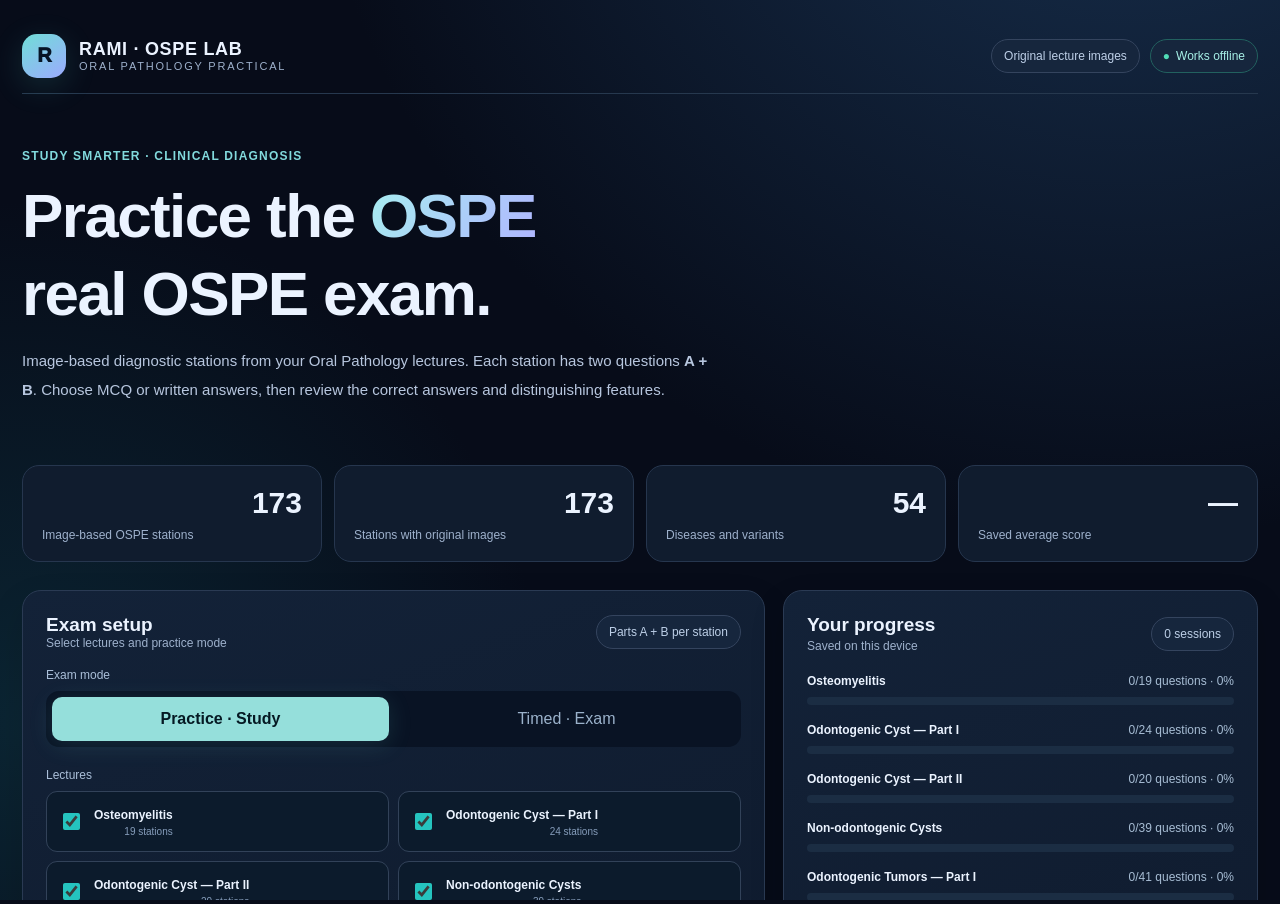
==== commit e878028e: "Activate reviewed diagnostic photo cropping throughout 173-station OSPE" ====
--- a/index.html
+++ b/index.html
@@ -1 +1 @@
-<!doctype html><html lang="en"><head><meta charset="utf-8"><meta name="viewport" content="width=device-width,initial-scale=1"><title>RAMI OSPE Clinical Lab</title><style>html,body{margin:0;width:100%;height:100%;background:#070c19}iframe{width:100%;height:100%;border:0}</style></head><body><iframe id="ospe" title="RAMI OSPE Clinical Lab" src="./RAMI_OSPE_Image_Only_Expanded.html"></iframe><script>document.getElementById('ospe').addEventListener('load',function(){try{const d=this.contentDocument;if(d.getElementById('ramiMcq'))return;const s=d.createElement('script');s.src='./ospe-short-answer.js?v=2';d.body.appendChild(s);}catch(e){console.error(e)}});</script></body></html>+<!doctype html><html lang="en"><head><meta charset="utf-8"><meta name="viewport" content="width=device-width,initial-scale=1"><title>RAMI OSPE Clinical Lab</title><style>html,body{margin:0;width:100%;height:100%;background:#070c19}iframe{width:100%;height:100%;border:0}</style></head><body><iframe id="ospe" title="RAMI OSPE Clinical Lab" src="./RAMI_OSPE_Image_Only_Expanded.html"></iframe><script>document.getElementById('ospe').addEventListener('load',function(){try{const d=this.contentDocument;if(d.getElementById('ramiMcq'))return;const s=d.createElement('script');s.src='./ospe-short-answer.js?v=2';s.onload=function(){const fix=d.createElement('script');fix.src='./ospe-image-fixes.js?v=1';d.body.appendChild(fix)};d.body.appendChild(s);}catch(e){console.error(e)}});</script></body></html>
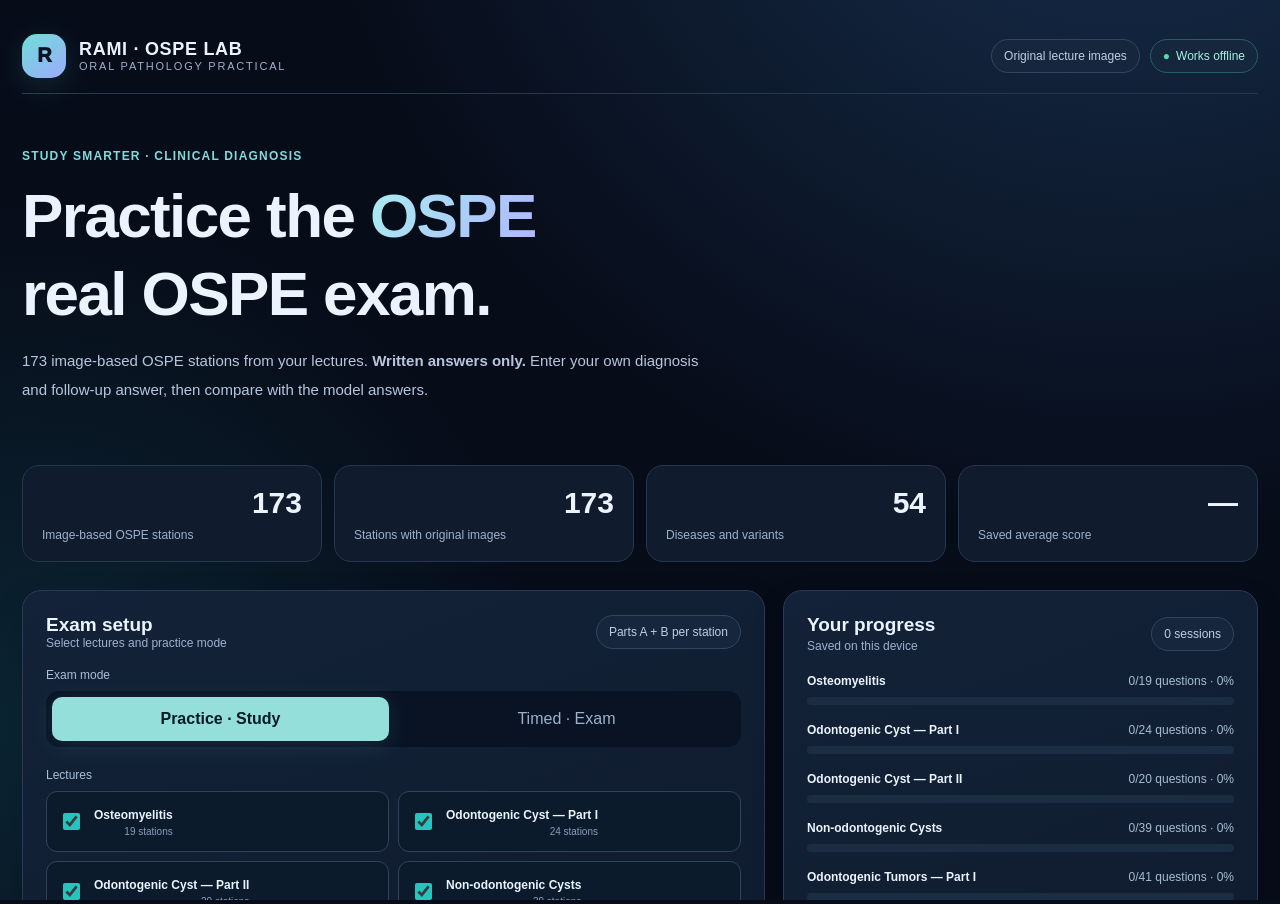
==== commit 9005bbff: "Publish written-only OSPE and non-destructive original lecture images" ====
--- a/index.html
+++ b/index.html
@@ -1 +1 @@
-<!doctype html><html lang="en"><head><meta charset="utf-8"><meta name="viewport" content="width=device-width,initial-scale=1"><title>RAMI OSPE Clinical Lab</title><style>html,body{margin:0;width:100%;height:100%;background:#070c19}iframe{width:100%;height:100%;border:0}</style></head><body><iframe id="ospe" title="RAMI OSPE Clinical Lab" src="./RAMI_OSPE_Image_Only_Expanded.html"></iframe><script>document.getElementById('ospe').addEventListener('load',function(){try{const d=this.contentDocument;if(d.getElementById('ramiMcq'))return;const s=d.createElement('script');s.src='./ospe-short-answer.js?v=2';s.onload=function(){const fix=d.createElement('script');fix.src='./ospe-image-fixes.js?v=1';d.body.appendChild(fix)};d.body.appendChild(s);}catch(e){console.error(e)}});</script></body></html>+<!doctype html><html lang="en"><head><meta charset="utf-8"><meta name="viewport" content="width=device-width,initial-scale=1"><title>RAMI OSPE Clinical Lab</title><style>html,body{margin:0;width:100%;height:100%;background:#070c19}iframe{width:100%;height:100%;border:0}</style></head><body><iframe id="ospe" title="RAMI OSPE Clinical Lab" src="./RAMI_OSPE_Image_Only_Expanded.html"></iframe><script>document.getElementById('ospe').addEventListener('load',function(){try{const d=this.contentDocument;if(d.getElementById('ramiMcq'))return;const s=d.createElement('script');s.src='./ospe-short-answer.js?v=written-only-1';s.onload=function(){const fix=d.createElement('script');fix.src='./ospe-image-fixes.js?v=no-tight-crop-2';d.body.appendChild(fix)};d.body.appendChild(s);}catch(e){console.error(e)}});</script></body></html>
